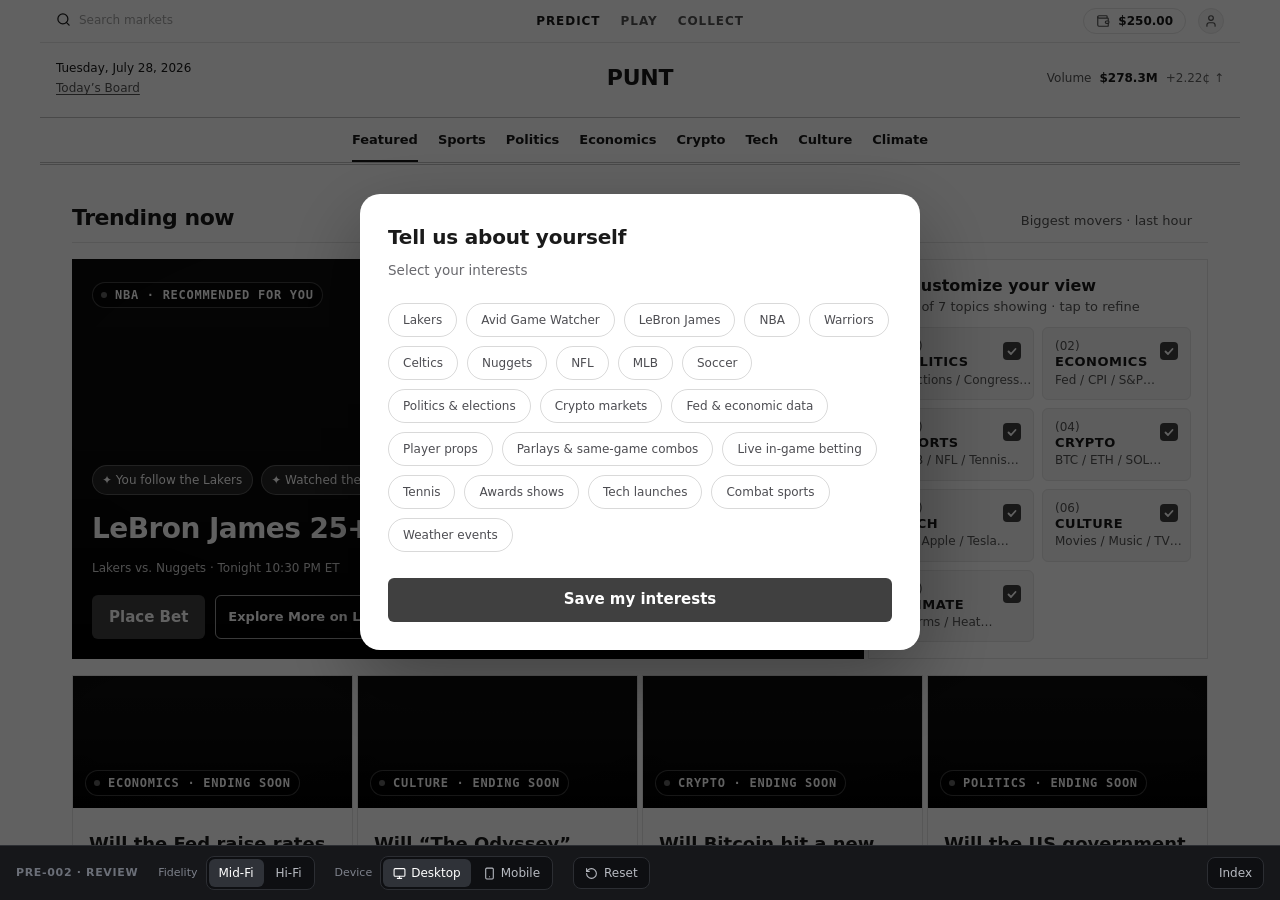
==== pre-002-discovery.html @ 113faf9f "Link the Index button to punt-prototypes-index.vercel.app Opens in the same tab (plain anchor, no ta" ====
<!doctype html>
<html lang="en" data-punt-theme="midfi">
<head>
<meta charset="utf-8">
<meta name="viewport" content="width=device-width, initial-scale=1.0">
<title>Punt Predict — Discovery (PRE-002)</title>
<link rel="stylesheet" href="./assets/discovery.css">
<style>
/* ---- PRE-002 additions on top of the real punt-explorations design system ----
   Only for content this POC swaps into the hero slot; everything else on the
   page uses the linked stylesheet's classes untouched. */
.pre-whychips{display:flex;flex-wrap:wrap;gap:8px;margin:2px 0}
.pre-chip{display:inline-flex;align-items:center;gap:6px;font-family:var(--punt-type-caption-font);font-size:var(--punt-type-caption-size);color:#fff;background:#ffffff1f;border:1px solid #ffffff3d;border-radius:var(--punt-radius-full);padding:5px 10px 5px 9px;white-space:nowrap}
.pre-heroctas{display:flex;gap:10px;margin-top:4px;flex-wrap:wrap}
.pre-ranknav{display:flex;align-items:center;gap:10px;flex:0 0 auto}
.pre-arrow{width:32px;height:32px;padding:0;border-radius:50%;justify-content:center;flex:0 0 auto}
.pre-rankdots{display:flex;gap:6px;align-items:center}
.pre-rankdots i{width:7px;height:7px;border-radius:50%;background:#ffffff59;transition:opacity .2s,transform .2s;display:block}
.pre-rankdots i.on{background:#fff;transform:scale(1.2)}
.pre-toast{position:fixed;left:50%;top:18px;transform:translateX(-50%) translateY(-10px);background:#16171a;color:#fff;font-size:12.5px;font-weight:500;padding:10px 16px;border-radius:999px;box-shadow:0 10px 30px rgba(0,0,0,.4);opacity:0;pointer-events:none;transition:.25s;z-index:1200;white-space:nowrap}
.pre-toast.show{opacity:1;transform:translateX(-50%)}

/* onboarding modal */
.pre-onboard-backdrop{position:fixed;inset:0;background:rgba(0,0,0,.62);z-index:2000;display:flex;align-items:center;justify-content:center;padding:20px 20px 76px;opacity:1;transition:opacity .2s ease}
.pre-onboard-backdrop[hidden]{display:none}
._bar_lmoli_6{z-index:2100}
.pre-onboard{background:#fff;color:#1a1a1a;border-radius:20px;max-width:560px;width:100%;max-height:86vh;overflow-y:auto;padding:28px;box-shadow:0 30px 80px rgba(0,0,0,.35);font-family:system-ui,-apple-system,"Segoe UI",sans-serif}
.pre-onboard-head{display:flex;align-items:center;gap:10px}
.pre-onboard-head h2{font-size:20px;font-weight:700;margin:0;letter-spacing:-.01em}
.pre-onboard-sub{color:#68686d;font-size:13.5px;margin:8px 0 22px}
.pre-onboard-tags{display:flex;flex-wrap:wrap;gap:9px;margin-bottom:26px}
.pre-tag{display:inline-flex;align-items:center;font-family:var(--punt-type-caption-font);font-size:var(--punt-type-caption-size);color:#4d4d52;background:transparent;border:1px solid #00000026;border-radius:var(--punt-radius-full);padding:7px 14px;cursor:pointer;transition:.15s;white-space:nowrap}
.pre-tag:hover{border-color:#00000047;color:#1a1a1a}
.pre-tag[aria-pressed="true"]{color:#fff;background:#1a1a1a;border-color:#1a1a1a}
.pre-onboard button.pre-onboard-cta{width:100%}
:root[data-punt-theme="hifi"] .pre-onboard{background:#16171a;color:#fff;box-shadow:0 30px 80px rgba(0,0,0,.55)}
:root[data-punt-theme="hifi"] .pre-onboard-sub{color:#ffffffa8}
:root[data-punt-theme="hifi"] .pre-tag{color:#ffffffb0;border-color:#ffffff30}
:root[data-punt-theme="hifi"] .pre-tag:hover{border-color:#ffffff5c;color:#fff}
:root[data-punt-theme="hifi"] .pre-tag[aria-pressed="true"]{color:#fff;background:#ffffff1f;border-color:#ffffff3d}
.pre-wordmark{font-family:Inter,-apple-system,system-ui,sans-serif;font-size:22px;font-weight:800;letter-spacing:-.22px;text-transform:uppercase;color:var(--punt-text-primary);line-height:1.45}
a._action_lmoli_79{text-decoration:none}
</style>
</head>
<body>
<div id="root"><div class="_appRoot_lazny_6"><div class="_stage_lazny_16" data-device="desktop"><div class="_frame_lazny_32" data-device="desktop"><div class="_viewport_lazny_59"><div class="_header_lazny_132"><header class="_bar_xk1yx_8"><div class="_utility_xk1yx_25"><button type="button" class="_pmark_xk1yx_37" aria-label="Punt — home"><svg class="_pmarkIcon_xk1yx_49" viewBox="0 0 33 50" role="img" aria-label="Punt" xmlns="http://www.w3.org/2000/svg"><path fill-rule="evenodd" clip-rule="evenodd" fill="currentColor" d="M20.9295 6.09855e-07C21.0402 -0.000160341 21.1185 0.0315406 21.2141 0.0907373C22.1173 0.651046 23.0156 1.25142 23.9143 1.81814L31.4762 6.61122C31.5067 7.10429 31.4916 7.65831 31.4916 8.15871L31.4926 22.8074C31.4936 23.5739 31.5322 24.4627 31.439 25.2143C31.4182 25.3827 30.114 26.2218 29.8975 26.37L27.0634 28.2856L21.3635 32.1745C20.9624 31.9421 20.5584 31.6675 20.1628 31.42L17.8589 29.9905C17.4922 29.7628 17.135 29.5198 16.7592 29.3083C16.7904 29.7628 16.7576 30.639 16.757 31.1364L16.7541 34.9385L16.7596 39.2202C16.7612 39.9827 16.7889 40.8905 16.7483 41.6376C18.1316 41.4486 18.6882 41.1519 19.3922 39.8762C19.4177 39.8859 19.442 39.8953 19.4652 39.9048C19.6116 39.7786 19.76 39.6401 19.8983 39.5072C20.6225 38.8114 21.2725 38.0569 21.9287 37.2989C21.9893 37.2289 22.0482 37.1548 22.1055 37.0824C22.7581 36.2493 23.364 35.3807 23.9204 34.4805C24.0014 34.3478 24.0636 34.2084 24.1433 34.074C24.5126 33.4611 24.8618 32.8362 25.1903 32.2004C25.4035 31.7831 25.5784 31.3711 25.781 30.9539C25.867 31.1247 25.9582 31.292 26.0443 31.4633C26.174 31.7213 26.2897 31.9939 26.4238 32.2488C27.25 33.8438 28.2143 35.3633 29.3059 36.7899C29.4014 36.9156 29.5056 37.0416 29.5984 37.1656C29.6226 37.2014 29.8318 37.454 29.858 37.4677C29.9152 37.5602 30.0272 37.6757 30.1047 37.7568C30.1762 37.8559 30.2545 37.9535 30.337 38.0439C30.8181 38.5711 31.2902 39.1016 31.8212 39.5803C31.9505 39.6967 32.1054 39.8327 32.2173 39.9629C32.1227 40.1041 31.8587 40.3171 31.7202 40.4439C31.58 40.5745 31.4431 40.7086 31.3093 40.8456C29.2331 42.9569 27.6353 45.2865 26.3094 47.9268C26.1373 48.2693 25.9767 48.6524 25.7866 48.9808C25.7098 48.7945 25.6176 48.6393 25.5384 48.4613C25.2852 47.8929 25.0001 47.3784 24.6993 46.8343L24.1244 45.8167C23.4918 44.7015 22.7274 43.573 21.9123 42.582C21.2613 41.8045 20.5629 41.0678 19.8212 40.3762C19.7648 40.5462 19.7082 40.7156 19.6467 40.8863C18.7973 43.2426 16.7769 45.8298 14.0796 45.9483C12.9239 45.9991 11.8709 45.5492 10.8983 44.953C10.0063 46.3455 8.87122 47.2574 7.49717 48.1194C6.59512 48.6751 5.57583 49.027 4.5821 49.3685L4.38984 48.8818C4.93883 48.47 5.27903 48.2659 5.69792 47.7004C5.96508 47.3421 6.15314 46.931 6.24954 46.4945C6.44758 45.6179 6.38908 44.2247 6.41059 43.3035C6.4199 42.9005 6.44089 42.3976 6.40548 42.0004C6.38515 41.8468 6.25479 41.749 6.13872 41.666C4.45607 40.462 2.21735 39.5411 0.648798 41.4599C0.552534 41.5774 0.573386 41.6235 0.415482 41.6646C0.272529 41.6302 0.126953 41.515 0 41.4296C0.402236 40.1063 1.20959 38.7167 2.18731 37.7376C3.30222 36.5991 4.82906 35.9586 6.4224 35.9602C6.3723 34.6247 6.41086 33.0324 6.41099 31.6785L6.40692 23.297C6.21203 23.261 5.99826 23.203 5.8056 23.1642C4.34066 22.8678 2.78273 23.3785 2.40856 24.9651C2.36148 25.1643 2.39269 25.4097 2.29236 25.5755C2.18535 25.637 2.04423 25.6304 1.91688 25.6382C1.73983 25.234 1.68239 24.7572 1.64671 24.3208C1.39058 21.1813 3.28674 18.8413 6.422 18.5731C6.40784 17.3557 6.4039 16.138 6.41059 14.9202C6.40574 13.4132 6.40915 11.906 6.42056 10.3989C6.56705 10.1359 8.52 8.80058 8.90597 8.52594L18.1498 1.9536C18.9877 1.35732 20.0743 0.532917 20.9295 6.09855e-07ZM12.3319 26.6562C12.2516 26.7022 12.1294 26.7664 12.0555 26.8147C11.9926 27.8657 12.0289 29.1761 12.0301 30.2532L12.0293 37.9894C12.0292 38.3123 12.0414 38.82 12.0117 39.1274C13.3003 39.8469 14.332 40.8081 15.7794 41.4152C15.8682 41.4387 15.9024 41.4657 15.9719 41.4402C16.0073 41.0412 15.9835 40.3899 15.9819 39.9691L15.9793 28.8058C15.4615 28.529 12.6559 26.6607 12.3319 26.6562ZM25.8341 15.3643C25.5592 15.5479 25.2762 15.7267 24.9936 15.8983C23.385 16.8758 21.8093 17.9144 20.2053 18.8968C19.557 19.2916 18.9141 19.6955 18.277 20.1084C17.7929 20.4159 17.2029 20.7787 16.7545 21.1287C16.7638 21.5113 16.6863 22.6478 16.7919 22.8832C16.9849 23.0575 17.3663 23.278 17.5994 23.4227C18.219 23.8027 18.8352 24.1887 19.4478 24.5808C19.6383 24.7024 19.9924 24.9018 20.1431 25.0262C20.8799 25.4786 25.1339 28.245 25.5563 28.3254C25.6491 28.2911 25.7662 28.226 25.8138 28.1337C25.9751 27.8208 25.8695 16.8122 25.8682 15.4233L25.8341 15.3643ZM14.2734 5.71087C13.0776 6.55142 12.389 6.96941 12.0968 8.52244C11.9974 9.05106 12.0233 9.83833 12.0239 10.391L12.028 12.9914L12.0296 20.7848C12.0296 22.1259 12.078 23.822 12.0077 25.1283C12.0433 25.1778 12.0203 25.1654 12.0711 25.1744C12.8854 24.5904 13.7123 24.0242 14.551 23.476C14.9521 23.2116 15.6427 22.7792 16.0131 22.5072C15.958 22.0305 15.9795 21.2823 15.9795 20.7818L15.9822 8.29058L15.978 5.61565C15.977 5.42437 15.9934 4.69835 15.9744 4.55016L15.9281 4.53663L14.2734 5.71087ZM16.9224 3.84702C16.877 3.91872 16.7853 4.05438 16.7809 4.13411C16.7544 4.60599 16.7558 5.09722 16.7534 5.56916L16.7499 8.35311C16.7495 11.5119 16.7869 14.7386 16.7444 17.8904C18.296 16.9571 19.8244 15.9553 21.3759 15.0191C21.6975 14.825 22.0215 14.625 22.3344 14.4171C22.6356 14.2432 25.7044 12.3499 25.8512 12.0572C25.9217 11.9165 25.8872 9.82649 25.8695 9.47717C25.3047 9.05979 17.1242 3.88578 16.9224 3.84702Z"></path></svg></button><div class="_search_xk1yx_57"><svg xmlns="http://www.w3.org/2000/svg" width="15" height="15" viewBox="0 0 24 24" fill="none" stroke="currentColor" stroke-width="2" stroke-linecap="round" stroke-linejoin="round" class="lucide lucide-search _searchIcon_xk1yx_70" aria-hidden="true"><path d="m21 21-4.34-4.34"></path><circle cx="11" cy="11" r="8"></circle></svg><input class="_searchInput_xk1yx_75" placeholder="Search markets" aria-label="Search markets" type="search" value=""></div><nav class="_editions_xk1yx_90" aria-label="Boards"><button type="button" class="_edition_xk1yx_90" data-on="true" aria-current="page">Predict</button><button type="button" class="_edition_xk1yx_90">Play</button><button type="button" class="_edition_xk1yx_90">Collect</button></nav><div class="_account_xk1yx_122"><button type="button" class="_wallet_xk1yx_132" aria-label="Wallet, $250.00"><svg xmlns="http://www.w3.org/2000/svg" width="14" height="14" viewBox="0 0 24 24" fill="none" stroke="currentColor" stroke-width="2" stroke-linecap="round" stroke-linejoin="round" class="lucide lucide-wallet _walletIcon_xk1yx_155" aria-hidden="true"><path d="M19 7V4a1 1 0 0 0-1-1H5a2 2 0 0 0 0 4h15a1 1 0 0 1 1 1v4h-3a2 2 0 0 0 0 4h3a1 1 0 0 0 1-1v-2a1 1 0 0 0-1-1"></path><path d="M3 5v14a2 2 0 0 0 2 2h15a1 1 0 0 0 1-1v-4"></path></svg><span class="_balance_xk1yx_160">$250.00</span></button><button type="button" class="_avatar_xk1yx_169" aria-label="Account"><svg xmlns="http://www.w3.org/2000/svg" width="14" height="14" viewBox="0 0 24 24" fill="none" stroke="currentColor" stroke-width="2" stroke-linecap="round" stroke-linejoin="round" class="lucide lucide-user" aria-hidden="true"><path d="M19 21v-2a4 4 0 0 0-4-4H9a4 4 0 0 0-4 4v2"></path><circle cx="12" cy="7" r="4"></circle></svg></button></div></div><div class="_flag_xk1yx_197"><div class="_dateline_xk1yx_205"><time>Tuesday, July 28, 2026</time><span class="_datelineSub_xk1yx_214">Today’s Board</span></div><button type="button" class="_logoButton_xk1yx_223" aria-label="Punt — home"><span class="pre-wordmark">PUNT</span></button><div class="_quote_xk1yx_242"><span class="_quoteLabel_xk1yx_252">Volume</span><span class="_quoteValue_xk1yx_255">$278.3M</span><span class="_quoteMove_xk1yx_259" data-dir="up">+2.22¢ ↑</span></div></div></header><nav class="_nav_1gdg0_6" aria-label="Browse markets by category"><div class="_row_1gdg0_13" role="tablist"><button type="button" role="tab" aria-selected="true" class="_chip_1gdg0_27" data-on="true">Featured</button><button type="button" role="tab" aria-selected="false" class="_chip_1gdg0_27">Sports</button><button type="button" role="tab" aria-selected="false" class="_chip_1gdg0_27">Politics</button><button type="button" role="tab" aria-selected="false" class="_chip_1gdg0_27">Economics</button><button type="button" role="tab" aria-selected="false" class="_chip_1gdg0_27">Crypto</button><button type="button" role="tab" aria-selected="false" class="_chip_1gdg0_27">Tech</button><button type="button" role="tab" aria-selected="false" class="_chip_1gdg0_27">Culture</button><button type="button" role="tab" aria-selected="false" class="_chip_1gdg0_27">Climate</button></div></nav></div><main class="_content_lazny_84"><div style="opacity: 1; transform: none;"><div class="_feedWrap_19tfx_717"><div class="_bands_19tfx_90"><section class="_band_19tfx_90" aria-label="Trending now"><header class="_bandHead_19tfx_105" data-kind="trending"><h2 class="_bandTitle_19tfx_133" data-kind="trending">Trending now</h2><span class="_bandNote_19tfx_173">Biggest movers · last hour</span></header><div class="_carousel_14ss8_4"><div class="_track_14ss8_17"><div class="_slide_14ss8_35"><div class="_root_1py48_2 _inverse_1py48_21 _padNone_1py48_28 _interactive_1py48_42 _tile_s34ji_6 _hero_s34ji_4" role="button" tabindex="0" aria-label="Will OpenAI release its next flagship model before October?" data-size="feature"><span class="_cover_s34ji_64" aria-hidden="true" style="--cover: url(/adaptive-discovery/covers/openai-flagship-oct.jpg);"></span><span class="_scrim_s34ji_105" aria-hidden="true"></span><div class="_heroInner_s34ji_200"><div class="_top_s34ji_123"><span class="_tag_2lkff_5" data-invert="true" data-status="ending" id="base-ui-_r_3_" data-base-ui-tooltip-trigger=""><span class="_tagDot_2lkff_25" aria-hidden="true"></span>Tech · Ending soon</span></div><div class="_bottom_s34ji_209"><p class="_q_s34ji_131">Will OpenAI release its next flagship model before October?</p><p class="_meta_s34ji_143" data-invert="true"><span>$3M vol</span></p><div class="_outWrap_s34ji_175"><div class="_outcomes_2lkff_82" data-invert="true"><div class="_outcome_2lkff_82" data-lead="down" role="button" tabindex="0" aria-label="Buy Yes at 47¢"><span class="_outHead_2lkff_115"><span class="_outName_2lkff_122">Yes</span><span class="_outVals_2lkff_132"><span class="_outMult_2lkff_138">2.13×</span><span class="_outPct_2lkff_143">47%</span></span></span><span class="_track_2lkff_150" aria-hidden="true"><span class="_fill_2lkff_158" style="width: 47%;"></span></span></div><div class="_outcome_2lkff_82" data-lead="up" role="button" tabindex="0" aria-label="Buy No at 53¢"><span class="_outHead_2lkff_115"><span class="_outName_2lkff_122">No</span><span class="_outVals_2lkff_132"><span class="_outMult_2lkff_138">1.89×</span><span class="_outPct_2lkff_143">53%</span></span></span><span class="_track_2lkff_150" aria-hidden="true"><span class="_fill_2lkff_158" style="width: 53%;"></span></span></div></div></div><button class="_button_1fbs5_1 _secondary_1fbs5_57 _sm_1fbs5_31 _trade_2lkff_208 _tradeOnImage_2lkff_214" type="button" aria-label="Trade this market">Trade</button></div></div></div></div><div class="_slide_14ss8_35"><div class="_root_1py48_2 _inverse_1py48_21 _padNone_1py48_28 _interactive_1py48_42 _tile_s34ji_6 _hero_s34ji_4" role="button" tabindex="0" aria-label="Will the Fed raise rates at its July 2026 meeting?" data-size="feature"><span class="_cover_s34ji_64" aria-hidden="true" style="--cover: url(/adaptive-discovery/covers/fed-jul-hike.jpg);"></span><span class="_scrim_s34ji_105" aria-hidden="true"></span><div class="_heroInner_s34ji_200"><div class="_top_s34ji_123"><span class="_tag_2lkff_5" data-invert="true" data-status="ending" id="base-ui-_r_5_" data-base-ui-tooltip-trigger=""><span class="_tagDot_2lkff_25" aria-hidden="true"></span>Economics · Ending soon</span></div><div class="_bottom_s34ji_209"><p class="_q_s34ji_131">Will the Fed raise rates at its July 2026 meeting?</p><p class="_meta_s34ji_143" data-invert="true"><span>$16.2M vol</span><span class="_metaSep_s34ji_163" aria-hidden="true">·</span><span class="_metaEvent_s34ji_158"><svg xmlns="http://www.w3.org/2000/svg" width="11" height="11" viewBox="0 0 24 24" fill="none" stroke="currentColor" stroke-width="2" stroke-linecap="round" stroke-linejoin="round" class="lucide lucide-layers" aria-hidden="true"><path d="M12.83 2.18a2 2 0 0 0-1.66 0L2.6 6.08a1 1 0 0 0 0 1.83l8.58 3.91a2 2 0 0 0 1.66 0l8.58-3.9a1 1 0 0 0 0-1.83z"></path><path d="M2 12a1 1 0 0 0 .58.91l8.6 3.91a2 2 0 0 0 1.65 0l8.58-3.9A1 1 0 0 0 22 12"></path><path d="M2 17a1 1 0 0 0 .58.91l8.6 3.91a2 2 0 0 0 1.65 0l8.58-3.9A1 1 0 0 0 22 17"></path></svg>2 markets</span></p><div class="_outWrap_s34ji_175"><div class="_outcomes_2lkff_82" data-invert="true"><div class="_outcome_2lkff_82" data-lead="down" role="button" tabindex="0" aria-label="Buy Yes at 36¢"><span class="_outHead_2lkff_115"><span class="_outName_2lkff_122">Yes</span><span class="_outVals_2lkff_132"><span class="_outMult_2lkff_138">2.78×</span><span class="_outPct_2lkff_143">36%</span></span></span><span class="_track_2lkff_150" aria-hidden="true"><span class="_fill_2lkff_158" style="width: 36%;"></span></span></div><div class="_outcome_2lkff_82" data-lead="up" role="button" tabindex="0" aria-label="Buy No at 64¢"><span class="_outHead_2lkff_115"><span class="_outName_2lkff_122">No</span><span class="_outVals_2lkff_132"><span class="_outMult_2lkff_138">1.56×</span><span class="_outPct_2lkff_143">64%</span></span></span><span class="_track_2lkff_150" aria-hidden="true"><span class="_fill_2lkff_158" style="width: 64%;"></span></span></div></div></div><button class="_button_1fbs5_1 _secondary_1fbs5_57 _sm_1fbs5_31 _trade_2lkff_208 _tradeOnImage_2lkff_214" type="button" aria-label="Trade this market">Trade</button></div></div></div></div><div class="_slide_14ss8_35"><div class="_root_1py48_2 _inverse_1py48_21 _padNone_1py48_28 _interactive_1py48_42 _tile_s34ji_6 _hero_s34ji_4" role="button" tabindex="0" aria-label="Will “The Odyssey” gross over $500M worldwide by Labor Day?" data-size="feature"><span class="_cover_s34ji_64" aria-hidden="true" style="--cover: url(/adaptive-discovery/covers/odyssey-box-office.jpg);"></span><span class="_scrim_s34ji_105" aria-hidden="true"></span><div class="_heroInner_s34ji_200"><div class="_top_s34ji_123"><span class="_tag_2lkff_5" data-invert="true" data-status="ending" id="base-ui-_r_7_" data-base-ui-tooltip-trigger=""><span class="_tagDot_2lkff_25" aria-hidden="true"></span>Culture · Ending soon</span></div><div class="_bottom_s34ji_209"><p class="_q_s34ji_131">Will “The Odyssey” gross over $500M worldwide by Labor Day?</p><p class="_meta_s34ji_143" data-invert="true"><span>$1.8M vol</span></p><div class="_outWrap_s34ji_175"><div class="_outcomes_2lkff_82" data-invert="true"><div class="_outcome_2lkff_82" data-lead="up" role="button" tabindex="0" aria-label="Buy Yes at 62¢"><span class="_outHead_2lkff_115"><span class="_outName_2lkff_122">Yes</span><span class="_outVals_2lkff_132"><span class="_outMult_2lkff_138">1.61×</span><span class="_outPct_2lkff_143">62%</span></span></span><span class="_track_2lkff_150" aria-hidden="true"><span class="_fill_2lkff_158" style="width: 62%;"></span></span></div><div class="_outcome_2lkff_82" data-lead="down" role="button" tabindex="0" aria-label="Buy No at 38¢"><span class="_outHead_2lkff_115"><span class="_outName_2lkff_122">No</span><span class="_outVals_2lkff_132"><span class="_outMult_2lkff_138">2.63×</span><span class="_outPct_2lkff_143">38%</span></span></span><span class="_track_2lkff_150" aria-hidden="true"><span class="_fill_2lkff_158" style="width: 38%;"></span></span></div></div></div><button class="_button_1fbs5_1 _secondary_1fbs5_57 _sm_1fbs5_31 _trade_2lkff_208 _tradeOnImage_2lkff_214" type="button" aria-label="Trade this market">Trade</button></div></div></div></div><div class="_slide_14ss8_35"><div class="_root_1py48_2 _inverse_1py48_21 _padNone_1py48_28 _interactive_1py48_42 _tile_s34ji_6 _hero_s34ji_4" role="button" tabindex="0" aria-label="Will Bitcoin hit a new all-time high in August 2026?" data-size="feature"><span class="_cover_s34ji_64" aria-hidden="true" style="--cover: url(/adaptive-discovery/covers/btc-ath-aug.jpg);"></span><span class="_scrim_s34ji_105" aria-hidden="true"></span><div class="_heroInner_s34ji_200"><div class="_top_s34ji_123"><span class="_tag_2lkff_5" data-invert="true" data-status="ending" id="base-ui-_r_9_" data-base-ui-tooltip-trigger=""><span class="_tagDot_2lkff_25" aria-hidden="true"></span>Crypto · Ending soon</span></div><div class="_bottom_s34ji_209"><p class="_q_s34ji_131">Will Bitcoin hit a new all-time high in August 2026?</p><p class="_meta_s34ji_143" data-invert="true"><span>$6.7M vol</span><span class="_metaSep_s34ji_163" aria-hidden="true">·</span><span class="_metaEvent_s34ji_158"><svg xmlns="http://www.w3.org/2000/svg" width="11" height="11" viewBox="0 0 24 24" fill="none" stroke="currentColor" stroke-width="2" stroke-linecap="round" stroke-linejoin="round" class="lucide lucide-layers" aria-hidden="true"><path d="M12.83 2.18a2 2 0 0 0-1.66 0L2.6 6.08a1 1 0 0 0 0 1.83l8.58 3.91a2 2 0 0 0 1.66 0l8.58-3.9a1 1 0 0 0 0-1.83z"></path><path d="M2 12a1 1 0 0 0 .58.91l8.6 3.91a2 2 0 0 0 1.65 0l8.58-3.9A1 1 0 0 0 22 12"></path><path d="M2 17a1 1 0 0 0 .58.91l8.6 3.91a2 2 0 0 0 1.65 0l8.58-3.9A1 1 0 0 0 22 17"></path></svg>3 markets</span></p><div class="_outWrap_s34ji_175"><div class="_outcomes_2lkff_82" data-invert="true"><div class="_outcome_2lkff_82" data-lead="down" role="button" tabindex="0" aria-label="Buy Yes at 37¢"><span class="_outHead_2lkff_115"><span class="_outName_2lkff_122">Yes</span><span class="_outVals_2lkff_132"><span class="_outMult_2lkff_138">2.70×</span><span class="_outPct_2lkff_143">37%</span></span></span><span class="_track_2lkff_150" aria-hidden="true"><span class="_fill_2lkff_158" style="width: 37%;"></span></span></div><div class="_outcome_2lkff_82" data-lead="up" role="button" tabindex="0" aria-label="Buy No at 63¢"><span class="_outHead_2lkff_115"><span class="_outName_2lkff_122">No</span><span class="_outVals_2lkff_132"><span class="_outMult_2lkff_138">1.59×</span><span class="_outPct_2lkff_143">63%</span></span></span><span class="_track_2lkff_150" aria-hidden="true"><span class="_fill_2lkff_158" style="width: 63%;"></span></span></div></div></div><button class="_button_1fbs5_1 _secondary_1fbs5_57 _sm_1fbs5_31 _trade_2lkff_208 _tradeOnImage_2lkff_214" type="button" aria-label="Trade this market">Trade</button></div></div></div></div><div class="_slide_14ss8_35"><div class="_root_1py48_2 _inverse_1py48_21 _padNone_1py48_28 _interactive_1py48_42 _tile_s34ji_6 _hero_s34ji_4" role="button" tabindex="0" aria-label="Will the US government shut down before October 2026?" data-size="feature"><span class="_cover_s34ji_64" aria-hidden="true" style="--cover: url(/adaptive-discovery/covers/shutdown-2026.jpg);"></span><span class="_scrim_s34ji_105" aria-hidden="true"></span><div class="_heroInner_s34ji_200"><div class="_top_s34ji_123"><span class="_tag_2lkff_5" data-invert="true" data-status="ending" id="base-ui-_r_b_" data-base-ui-tooltip-trigger=""><span class="_tagDot_2lkff_25" aria-hidden="true"></span>Politics · Ending soon</span></div><div class="_bottom_s34ji_209"><p class="_q_s34ji_131">Will the US government shut down before October 2026?</p><p class="_meta_s34ji_143" data-invert="true"><span>$5.6M vol</span></p><div class="_outWrap_s34ji_175"><div class="_outcomes_2lkff_82" data-invert="true"><div class="_outcome_2lkff_82" data-lead="down" role="button" tabindex="0" aria-label="Buy Yes at 39¢"><span class="_outHead_2lkff_115"><span class="_outName_2lkff_122">Yes</span><span class="_outVals_2lkff_132"><span class="_outMult_2lkff_138">2.56×</span><span class="_outPct_2lkff_143">39%</span></span></span><span class="_track_2lkff_150" aria-hidden="true"><span class="_fill_2lkff_158" style="width: 39%;"></span></span></div><div class="_outcome_2lkff_82" data-lead="up" role="button" tabindex="0" aria-label="Buy No at 61¢"><span class="_outHead_2lkff_115"><span class="_outName_2lkff_122">No</span><span class="_outVals_2lkff_132"><span class="_outMult_2lkff_138">1.64×</span><span class="_outPct_2lkff_143">61%</span></span></span><span class="_track_2lkff_150" aria-hidden="true"><span class="_fill_2lkff_158" style="width: 61%;"></span></span></div></div></div><button class="_button_1fbs5_1 _secondary_1fbs5_57 _sm_1fbs5_31 _trade_2lkff_208 _tradeOnImage_2lkff_214" type="button" aria-label="Trade this market">Trade</button></div></div></div></div></div><div class="_dots_14ss8_42" aria-hidden="true"><button type="button" class="_dot_14ss8_42" data-on="true" aria-label="Go to trending card 1"></button><button type="button" class="_dot_14ss8_42" aria-label="Go to trending card 2"></button><button type="button" class="_dot_14ss8_42" aria-label="Go to trending card 3"></button><button type="button" class="_dot_14ss8_42" aria-label="Go to trending card 4"></button><button type="button" class="_dot_14ss8_42" aria-label="Go to trending card 5"></button></div></div><div class="_trendingTop_19tfx_298"><div class="_trendingHero_19tfx_303" id="heroSlot"></div><div class="_tunerSlot_19tfx_308"><aside class="_card_zsbvw_5" aria-label="Customize your view"><header class="_head_zsbvw_17"><svg xmlns="http://www.w3.org/2000/svg" width="16" height="16" viewBox="0 0 24 24" fill="none" stroke="currentColor" stroke-width="2" stroke-linecap="round" stroke-linejoin="round" class="lucide lucide-sliders-horizontal" aria-hidden="true"><path d="M10 5H3"></path><path d="M12 19H3"></path><path d="M14 3v4"></path><path d="M16 17v4"></path><path d="M21 12h-9"></path><path d="M21 19h-5"></path><path d="M21 5h-7"></path><path d="M8 10v4"></path><path d="M8 12H3"></path></svg><div class="_headText_zsbvw_23"><p class="_title_zsbvw_29">Customize your view</p><p class="_sub_zsbvw_37">7 of 7 topics showing · tap to refine</p></div></header><div class="_grid_zsbvw_47" role="group" aria-label="Topics on your board"><div class="_tile_zsbvw_57" data-on="true"><button type="button" class="_tileMain_zsbvw_74" aria-label="Refine Politics topics"><span class="_num_zsbvw_105">(01)</span><span class="_name_zsbvw_112">Politics</span><span class="_eg_zsbvw_124">Elections / Congress…</span></button><button type="button" class="_checkBtn_zsbvw_88" role="checkbox" aria-checked="true" aria-label="Toggle Politics"><span class="_check_zsbvw_88" data-state="on" aria-hidden="true"><svg viewBox="0 0 12 12" width="12" height="12"><path d="M2.5 6.5l2.5 2.5 4.5-5" fill="none" stroke="currentColor" stroke-width="1.8" stroke-linecap="round" stroke-linejoin="round"></path></svg></span></button></div><div class="_tile_zsbvw_57" data-on="true"><button type="button" class="_tileMain_zsbvw_74" aria-label="Refine Economics topics"><span class="_num_zsbvw_105">(02)</span><span class="_name_zsbvw_112">Economics</span><span class="_eg_zsbvw_124">Fed / CPI / S&amp;P…</span></button><button type="button" class="_checkBtn_zsbvw_88" role="checkbox" aria-checked="true" aria-label="Toggle Economics"><span class="_check_zsbvw_88" data-state="on" aria-hidden="true"><svg viewBox="0 0 12 12" width="12" height="12"><path d="M2.5 6.5l2.5 2.5 4.5-5" fill="none" stroke="currentColor" stroke-width="1.8" stroke-linecap="round" stroke-linejoin="round"></path></svg></span></button></div><div class="_tile_zsbvw_57" data-on="true"><button type="button" class="_tileMain_zsbvw_74" aria-label="Refine Sports topics"><span class="_num_zsbvw_105">(03)</span><span class="_name_zsbvw_112">Sports</span><span class="_eg_zsbvw_124">MLB / NFL / Tennis…</span></button><button type="button" class="_checkBtn_zsbvw_88" role="checkbox" aria-checked="true" aria-label="Toggle Sports"><span class="_check_zsbvw_88" data-state="on" aria-hidden="true"><svg viewBox="0 0 12 12" width="12" height="12"><path d="M2.5 6.5l2.5 2.5 4.5-5" fill="none" stroke="currentColor" stroke-width="1.8" stroke-linecap="round" stroke-linejoin="round"></path></svg></span></button></div><div class="_tile_zsbvw_57" data-on="true"><button type="button" class="_tileMain_zsbvw_74" aria-label="Refine Crypto topics"><span class="_num_zsbvw_105">(04)</span><span class="_name_zsbvw_112">Crypto</span><span class="_eg_zsbvw_124">BTC / ETH / SOL…</span></button><button type="button" class="_checkBtn_zsbvw_88" role="checkbox" aria-checked="true" aria-label="Toggle Crypto"><span class="_check_zsbvw_88" data-state="on" aria-hidden="true"><svg viewBox="0 0 12 12" width="12" height="12"><path d="M2.5 6.5l2.5 2.5 4.5-5" fill="none" stroke="currentColor" stroke-width="1.8" stroke-linecap="round" stroke-linejoin="round"></path></svg></span></button></div><div class="_tile_zsbvw_57" data-on="true"><button type="button" class="_tileMain_zsbvw_74" aria-label="Refine Tech topics"><span class="_num_zsbvw_105">(05)</span><span class="_name_zsbvw_112">Tech</span><span class="_eg_zsbvw_124">AI / Apple / Tesla…</span></button><button type="button" class="_checkBtn_zsbvw_88" role="checkbox" aria-checked="true" aria-label="Toggle Tech"><span class="_check_zsbvw_88" data-state="on" aria-hidden="true"><svg viewBox="0 0 12 12" width="12" height="12"><path d="M2.5 6.5l2.5 2.5 4.5-5" fill="none" stroke="currentColor" stroke-width="1.8" stroke-linecap="round" stroke-linejoin="round"></path></svg></span></button></div><div class="_tile_zsbvw_57" data-on="true"><button type="button" class="_tileMain_zsbvw_74" aria-label="Refine Culture topics"><span class="_num_zsbvw_105">(06)</span><span class="_name_zsbvw_112">Culture</span><span class="_eg_zsbvw_124">Movies / Music / TV…</span></button><button type="button" class="_checkBtn_zsbvw_88" role="checkbox" aria-checked="true" aria-label="Toggle Culture"><span class="_check_zsbvw_88" data-state="on" aria-hidden="true"><svg viewBox="0 0 12 12" width="12" height="12"><path d="M2.5 6.5l2.5 2.5 4.5-5" fill="none" stroke="currentColor" stroke-width="1.8" stroke-linecap="round" stroke-linejoin="round"></path></svg></span></button></div><div class="_tile_zsbvw_57" data-on="true"><button type="button" class="_tileMain_zsbvw_74" aria-label="Refine Climate topics"><span class="_num_zsbvw_105">(07)</span><span class="_name_zsbvw_112">Climate</span><span class="_eg_zsbvw_124">Storms / Heat…</span></button><button type="button" class="_checkBtn_zsbvw_88" role="checkbox" aria-checked="true" aria-label="Toggle Climate"><span class="_check_zsbvw_88" data-state="on" aria-hidden="true"><svg viewBox="0 0 12 12" width="12" height="12"><path d="M2.5 6.5l2.5 2.5 4.5-5" fill="none" stroke="currentColor" stroke-width="1.8" stroke-linecap="round" stroke-linejoin="round"></path></svg></span></button></div></div><div class="_dots_zsbvw_167" aria-hidden="true"><span class="_dot_zsbvw_167" data-on="true"></span><span class="_dot_zsbvw_167"></span><span class="_dot_zsbvw_167"></span><span class="_dot_zsbvw_167"></span><span class="_dot_zsbvw_167"></span><span class="_dot_zsbvw_167"></span><span class="_dot_zsbvw_167"></span></div></aside></div></div><div class="_shelfGrid_19tfx_187 _trendingMovers_19tfx_328"><div class="_root_1py48_2 _default_1py48_12 _padNone_1py48_28 _interactive_1py48_42 _tile_s34ji_6 _standard_s34ji_4" role="button" tabindex="0" aria-label="Will the Fed raise rates at its July 2026 meeting?" data-size="cell"><div class="_imgTop_s34ji_74"><span class="_cover_s34ji_64" aria-hidden="true" style="--cover: url(/adaptive-discovery/covers/fed-jul-hike.jpg);"></span><span class="_scrim_s34ji_105" aria-hidden="true"></span><div class="_imgTag_s34ji_241"><span class="_tag_2lkff_5" data-invert="true" data-status="ending" id="base-ui-_r_f_" data-base-ui-tooltip-trigger=""><span class="_tagDot_2lkff_25" aria-hidden="true"></span>Economics · Ending soon</span></div></div><div class="_body_s34ji_250"><p class="_q_s34ji_131">Will the Fed raise rates at its July 2026 meeting?</p><p class="_meta_s34ji_143"><span>$16.2M vol</span><span class="_metaSep_s34ji_163" aria-hidden="true">·</span><span class="_metaEvent_s34ji_158"><svg xmlns="http://www.w3.org/2000/svg" width="11" height="11" viewBox="0 0 24 24" fill="none" stroke="currentColor" stroke-width="2" stroke-linecap="round" stroke-linejoin="round" class="lucide lucide-layers" aria-hidden="true"><path d="M12.83 2.18a2 2 0 0 0-1.66 0L2.6 6.08a1 1 0 0 0 0 1.83l8.58 3.91a2 2 0 0 0 1.66 0l8.58-3.9a1 1 0 0 0 0-1.83z"></path><path d="M2 12a1 1 0 0 0 .58.91l8.6 3.91a2 2 0 0 0 1.65 0l8.58-3.9A1 1 0 0 0 22 12"></path><path d="M2 17a1 1 0 0 0 .58.91l8.6 3.91a2 2 0 0 0 1.65 0l8.58-3.9A1 1 0 0 0 22 17"></path></svg>2 markets</span></p><div class="_outWrap_s34ji_175"><div class="_outcomes_2lkff_82" data-dense="true"><div class="_outcome_2lkff_82" data-lead="down" role="button" tabindex="0" aria-label="Buy Yes at 36¢"><span class="_outHead_2lkff_115"><span class="_outName_2lkff_122">Yes</span><span class="_outVals_2lkff_132"><span class="_outMult_2lkff_138">2.78×</span><span class="_outPct_2lkff_143">36%</span></span></span><span class="_track_2lkff_150" aria-hidden="true"><span class="_fill_2lkff_158" style="width: 36%;"></span></span></div><div class="_outcome_2lkff_82" data-lead="up" role="button" tabindex="0" aria-label="Buy No at 64¢"><span class="_outHead_2lkff_115"><span class="_outName_2lkff_122">No</span><span class="_outVals_2lkff_132"><span class="_outMult_2lkff_138">1.56×</span><span class="_outPct_2lkff_143">64%</span></span></span><span class="_track_2lkff_150" aria-hidden="true"><span class="_fill_2lkff_158" style="width: 64%;"></span></span></div></div></div><button class="_button_1fbs5_1 _secondary_1fbs5_57 _sm_1fbs5_31 _trade_2lkff_208" type="button" aria-label="Trade this market">Trade</button></div></div><div class="_root_1py48_2 _default_1py48_12 _padNone_1py48_28 _interactive_1py48_42 _tile_s34ji_6 _standard_s34ji_4" role="button" tabindex="0" aria-label="Will “The Odyssey” gross over $500M worldwide by Labor Day?" data-size="cell"><div class="_imgTop_s34ji_74"><span class="_cover_s34ji_64" aria-hidden="true" style="--cover: url(/adaptive-discovery/covers/odyssey-box-office.jpg);"></span><span class="_scrim_s34ji_105" aria-hidden="true"></span><div class="_imgTag_s34ji_241"><span class="_tag_2lkff_5" data-invert="true" data-status="ending" id="base-ui-_r_h_" data-base-ui-tooltip-trigger=""><span class="_tagDot_2lkff_25" aria-hidden="true"></span>Culture · Ending soon</span></div></div><div class="_body_s34ji_250"><p class="_q_s34ji_131">Will “The Odyssey” gross over $500M worldwide by Labor Day?</p><p class="_meta_s34ji_143"><span>$1.8M vol</span></p><div class="_outWrap_s34ji_175"><div class="_outcomes_2lkff_82" data-dense="true"><div class="_outcome_2lkff_82" data-lead="up" role="button" tabindex="0" aria-label="Buy Yes at 62¢"><span class="_outHead_2lkff_115"><span class="_outName_2lkff_122">Yes</span><span class="_outVals_2lkff_132"><span class="_outMult_2lkff_138">1.61×</span><span class="_outPct_2lkff_143">62%</span></span></span><span class="_track_2lkff_150" aria-hidden="true"><span class="_fill_2lkff_158" style="width: 62%;"></span></span></div><div class="_outcome_2lkff_82" data-lead="down" role="button" tabindex="0" aria-label="Buy No at 38¢"><span class="_outHead_2lkff_115"><span class="_outName_2lkff_122">No</span><span class="_outVals_2lkff_132"><span class="_outMult_2lkff_138">2.63×</span><span class="_outPct_2lkff_143">38%</span></span></span><span class="_track_2lkff_150" aria-hidden="true"><span class="_fill_2lkff_158" style="width: 38%;"></span></span></div></div></div><button class="_button_1fbs5_1 _secondary_1fbs5_57 _sm_1fbs5_31 _trade_2lkff_208" type="button" aria-label="Trade this market">Trade</button></div></div><div class="_root_1py48_2 _default_1py48_12 _padNone_1py48_28 _interactive_1py48_42 _tile_s34ji_6 _standard_s34ji_4" role="button" tabindex="0" aria-label="Will Bitcoin hit a new all-time high in August 2026?" data-size="cell"><div class="_imgTop_s34ji_74"><span class="_cover_s34ji_64" aria-hidden="true" style="--cover: url(/adaptive-discovery/covers/btc-ath-aug.jpg);"></span><span class="_scrim_s34ji_105" aria-hidden="true"></span><div class="_imgTag_s34ji_241"><span class="_tag_2lkff_5" data-invert="true" data-status="ending" id="base-ui-_r_j_" data-base-ui-tooltip-trigger=""><span class="_tagDot_2lkff_25" aria-hidden="true"></span>Crypto · Ending soon</span></div></div><div class="_body_s34ji_250"><p class="_q_s34ji_131">Will Bitcoin hit a new all-time high in August 2026?</p><p class="_meta_s34ji_143"><span>$6.7M vol</span><span class="_metaSep_s34ji_163" aria-hidden="true">·</span><span class="_metaEvent_s34ji_158"><svg xmlns="http://www.w3.org/2000/svg" width="11" height="11" viewBox="0 0 24 24" fill="none" stroke="currentColor" stroke-width="2" stroke-linecap="round" stroke-linejoin="round" class="lucide lucide-layers" aria-hidden="true"><path d="M12.83 2.18a2 2 0 0 0-1.66 0L2.6 6.08a1 1 0 0 0 0 1.83l8.58 3.91a2 2 0 0 0 1.66 0l8.58-3.9a1 1 0 0 0 0-1.83z"></path><path d="M2 12a1 1 0 0 0 .58.91l8.6 3.91a2 2 0 0 0 1.65 0l8.58-3.9A1 1 0 0 0 22 12"></path><path d="M2 17a1 1 0 0 0 .58.91l8.6 3.91a2 2 0 0 0 1.65 0l8.58-3.9A1 1 0 0 0 22 17"></path></svg>3 markets</span></p><div class="_outWrap_s34ji_175"><div class="_outcomes_2lkff_82" data-dense="true"><div class="_outcome_2lkff_82" data-lead="down" role="button" tabindex="0" aria-label="Buy Yes at 37¢"><span class="_outHead_2lkff_115"><span class="_outName_2lkff_122">Yes</span><span class="_outVals_2lkff_132"><span class="_outMult_2lkff_138">2.70×</span><span class="_outPct_2lkff_143">37%</span></span></span><span class="_track_2lkff_150" aria-hidden="true"><span class="_fill_2lkff_158" style="width: 37%;"></span></span></div><div class="_outcome_2lkff_82" data-lead="up" role="button" tabindex="0" aria-label="Buy No at 63¢"><span class="_outHead_2lkff_115"><span class="_outName_2lkff_122">No</span><span class="_outVals_2lkff_132"><span class="_outMult_2lkff_138">1.59×</span><span class="_outPct_2lkff_143">63%</span></span></span><span class="_track_2lkff_150" aria-hidden="true"><span class="_fill_2lkff_158" style="width: 63%;"></span></span></div></div></div><button class="_button_1fbs5_1 _secondary_1fbs5_57 _sm_1fbs5_31 _trade_2lkff_208" type="button" aria-label="Trade this market">Trade</button></div></div><div class="_root_1py48_2 _default_1py48_12 _padNone_1py48_28 _interactive_1py48_42 _tile_s34ji_6 _standard_s34ji_4" role="button" tabindex="0" aria-label="Will the US government shut down before October 2026?" data-size="cell"><div class="_imgTop_s34ji_74"><span class="_cover_s34ji_64" aria-hidden="true" style="--cover: url(/adaptive-discovery/covers/shutdown-2026.jpg);"></span><span class="_scrim_s34ji_105" aria-hidden="true"></span><div class="_imgTag_s34ji_241"><span class="_tag_2lkff_5" data-invert="true" data-status="ending" id="base-ui-_r_l_" data-base-ui-tooltip-trigger=""><span class="_tagDot_2lkff_25" aria-hidden="true"></span>Politics · Ending soon</span></div></div><div class="_body_s34ji_250"><p class="_q_s34ji_131">Will the US government shut down before October 2026?</p><p class="_meta_s34ji_143"><span>$5.6M vol</span></p><div class="_outWrap_s34ji_175"><div class="_outcomes_2lkff_82" data-dense="true"><div class="_outcome_2lkff_82" data-lead="down" role="button" tabindex="0" aria-label="Buy Yes at 39¢"><span class="_outHead_2lkff_115"><span class="_outName_2lkff_122">Yes</span><span class="_outVals_2lkff_132"><span class="_outMult_2lkff_138">2.56×</span><span class="_outPct_2lkff_143">39%</span></span></span><span class="_track_2lkff_150" aria-hidden="true"><span class="_fill_2lkff_158" style="width: 39%;"></span></span></div><div class="_outcome_2lkff_82" data-lead="up" role="button" tabindex="0" aria-label="Buy No at 61¢"><span class="_outHead_2lkff_115"><span class="_outName_2lkff_122">No</span><span class="_outVals_2lkff_132"><span class="_outMult_2lkff_138">1.64×</span><span class="_outPct_2lkff_143">61%</span></span></span><span class="_track_2lkff_150" aria-hidden="true"><span class="_fill_2lkff_158" style="width: 61%;"></span></span></div></div></div><button class="_button_1fbs5_1 _secondary_1fbs5_57 _sm_1fbs5_31 _trade_2lkff_208" type="button" aria-label="Trade this market">Trade</button></div></div></div></section><section class="_band_19tfx_90" aria-label="Sports"><header class="_bandHead_19tfx_105"><h2 class="_bandTitle_19tfx_133">Sports</h2><span class="_bandNote_19tfx_173">12 markets · 17.2K trading</span><button type="button" class="_seeMore_19tfx_260">See more<svg xmlns="http://www.w3.org/2000/svg" width="15" height="15" viewBox="0 0 24 24" fill="none" stroke="currentColor" stroke-width="2" stroke-linecap="round" stroke-linejoin="round" class="lucide lucide-arrow-right" aria-hidden="true"><path d="M5 12h14"></path><path d="m12 5 7 7-7 7"></path></svg></button></header><div class="_shelfMobile_19tfx_248"><div class="_root_1py48_2 _inverse_1py48_21 _padNone_1py48_28 _interactive_1py48_42 _tile_s34ji_6 _hero_s34ji_4" role="button" tabindex="0" aria-label="Will the Los Angeles Dodgers win the 2026 World Series?" data-size="feature"><span class="_cover_s34ji_64" aria-hidden="true" style="--cover: url(/adaptive-discovery/covers/dodgers-ws-2026.jpg);"></span><span class="_scrim_s34ji_105" aria-hidden="true"></span><div class="_heroInner_s34ji_200"><div class="_top_s34ji_123"><span class="_tag_2lkff_5" data-invert="true" data-status="live"><span class="_tagDot_2lkff_25" aria-hidden="true"></span>Sports · Live</span></div><div class="_bottom_s34ji_209"><p class="_q_s34ji_131">Will the Los Angeles Dodgers win the 2026 World Series?</p><p class="_meta_s34ji_143" data-invert="true"><span>$9.2M vol</span><span class="_metaSep_s34ji_163" aria-hidden="true">·</span><span class="_metaEvent_s34ji_158"><svg xmlns="http://www.w3.org/2000/svg" width="11" height="11" viewBox="0 0 24 24" fill="none" stroke="currentColor" stroke-width="2" stroke-linecap="round" stroke-linejoin="round" class="lucide lucide-layers" aria-hidden="true"><path d="M12.83 2.18a2 2 0 0 0-1.66 0L2.6 6.08a1 1 0 0 0 0 1.83l8.58 3.91a2 2 0 0 0 1.66 0l8.58-3.9a1 1 0 0 0 0-1.83z"></path><path d="M2 12a1 1 0 0 0 .58.91l8.6 3.91a2 2 0 0 0 1.65 0l8.58-3.9A1 1 0 0 0 22 12"></path><path d="M2 17a1 1 0 0 0 .58.91l8.6 3.91a2 2 0 0 0 1.65 0l8.58-3.9A1 1 0 0 0 22 17"></path></svg>4 markets</span></p><div class="_outWrap_s34ji_175"><div class="_outcomes_2lkff_82" data-invert="true"><div class="_outcome_2lkff_82" data-lead="down" role="button" tabindex="0" aria-label="Buy Yes at 34¢"><span class="_outHead_2lkff_115"><span class="_outName_2lkff_122">Yes</span><span class="_outVals_2lkff_132"><span class="_outMult_2lkff_138">2.94×</span><span class="_outPct_2lkff_143">34%</span></span></span><span class="_track_2lkff_150" aria-hidden="true"><span class="_fill_2lkff_158" style="width: 34%;"></span></span></div><div class="_outcome_2lkff_82" data-lead="up" role="button" tabindex="0" aria-label="Buy No at 66¢"><span class="_outHead_2lkff_115"><span class="_outName_2lkff_122">No</span><span class="_outVals_2lkff_132"><span class="_outMult_2lkff_138">1.52×</span><span class="_outPct_2lkff_143">66%</span></span></span><span class="_track_2lkff_150" aria-hidden="true"><span class="_fill_2lkff_158" style="width: 66%;"></span></span></div></div></div><button class="_button_1fbs5_1 _secondary_1fbs5_57 _sm_1fbs5_31 _trade_2lkff_208 _tradeOnImage_2lkff_214" type="button" aria-label="Trade this market">Trade</button></div></div></div><div class="_root_1py48_2 _default_1py48_12 _padNone_1py48_28 _interactive_1py48_42 _tile_s34ji_6 _standard_s34ji_4" role="button" tabindex="0" aria-label="Will the New York Yankees win the 2026 World Series?" data-size="tall"><div class="_imgTop_s34ji_74"><span class="_cover_s34ji_64" aria-hidden="true" style="--cover: url(/adaptive-discovery/covers/yankees-ws-2026.jpg);"></span><span class="_scrim_s34ji_105" aria-hidden="true"></span><div class="_imgTag_s34ji_241"><span class="_tag_2lkff_5" data-invert="true" data-status="live"><span class="_tagDot_2lkff_25" aria-hidden="true"></span>Sports · Live</span></div></div><div class="_body_s34ji_250"><p class="_q_s34ji_131">Will the New York Yankees win the 2026 World Series?</p><p class="_meta_s34ji_143"><span>$5.1M vol</span><span class="_metaSep_s34ji_163" aria-hidden="true">·</span><span class="_metaEvent_s34ji_158"><svg xmlns="http://www.w3.org/2000/svg" width="11" height="11" viewBox="0 0 24 24" fill="none" stroke="currentColor" stroke-width="2" stroke-linecap="round" stroke-linejoin="round" class="lucide lucide-layers" aria-hidden="true"><path d="M12.83 2.18a2 2 0 0 0-1.66 0L2.6 6.08a1 1 0 0 0 0 1.83l8.58 3.91a2 2 0 0 0 1.66 0l8.58-3.9a1 1 0 0 0 0-1.83z"></path><path d="M2 12a1 1 0 0 0 .58.91l8.6 3.91a2 2 0 0 0 1.65 0l8.58-3.9A1 1 0 0 0 22 12"></path><path d="M2 17a1 1 0 0 0 .58.91l8.6 3.91a2 2 0 0 0 1.65 0l8.58-3.9A1 1 0 0 0 22 17"></path></svg>4 markets</span></p><div class="_outWrap_s34ji_175"><div class="_outcomes_2lkff_82" data-dense="true"><div class="_outcome_2lkff_82" data-lead="down" role="button" tabindex="0" aria-label="Buy Yes at 22¢"><span class="_outHead_2lkff_115"><span class="_outName_2lkff_122">Yes</span><span class="_outVals_2lkff_132"><span class="_outMult_2lkff_138">4.55×</span><span class="_outPct_2lkff_143">22%</span></span></span><span class="_track_2lkff_150" aria-hidden="true"><span class="_fill_2lkff_158" style="width: 22%;"></span></span></div><div class="_outcome_2lkff_82" data-lead="up" role="button" tabindex="0" aria-label="Buy No at 78¢"><span class="_outHead_2lkff_115"><span class="_outName_2lkff_122">No</span><span class="_outVals_2lkff_132"><span class="_outMult_2lkff_138">1.28×</span><span class="_outPct_2lkff_143">78%</span></span></span><span class="_track_2lkff_150" aria-hidden="true"><span class="_fill_2lkff_158" style="width: 78%;"></span></span></div></div></div><button class="_button_1fbs5_1 _secondary_1fbs5_57 _sm_1fbs5_31 _trade_2lkff_208" type="button" aria-label="Trade this market">Trade</button></div></div><div class="_root_1py48_2 _default_1py48_12 _padNone_1py48_28 _interactive_1py48_42 _tile_s34ji_6 _standard_s34ji_4" role="button" tabindex="0" aria-label="Will the Philadelphia Phillies win the 2026 World Series?" data-size="tall"><div class="_imgTop_s34ji_74"><span class="_cover_s34ji_64" aria-hidden="true" style="--cover: url(/adaptive-discovery/covers/phillies-ws-2026.jpg);"></span><span class="_scrim_s34ji_105" aria-hidden="true"></span><div class="_imgTag_s34ji_241"><span class="_tag_2lkff_5" data-invert="true" data-status="live"><span class="_tagDot_2lkff_25" aria-hidden="true"></span>Sports · Live</span></div></div><div class="_body_s34ji_250"><p class="_q_s34ji_131">Will the Philadelphia Phillies win the 2026 World Series?</p><p class="_meta_s34ji_143"><span>$3.9M vol</span><span class="_metaSep_s34ji_163" aria-hidden="true">·</span><span class="_metaEvent_s34ji_158"><svg xmlns="http://www.w3.org/2000/svg" width="11" height="11" viewBox="0 0 24 24" fill="none" stroke="currentColor" stroke-width="2" stroke-linecap="round" stroke-linejoin="round" class="lucide lucide-layers" aria-hidden="true"><path d="M12.83 2.18a2 2 0 0 0-1.66 0L2.6 6.08a1 1 0 0 0 0 1.83l8.58 3.91a2 2 0 0 0 1.66 0l8.58-3.9a1 1 0 0 0 0-1.83z"></path><path d="M2 12a1 1 0 0 0 .58.91l8.6 3.91a2 2 0 0 0 1.65 0l8.58-3.9A1 1 0 0 0 22 12"></path><path d="M2 17a1 1 0 0 0 .58.91l8.6 3.91a2 2 0 0 0 1.65 0l8.58-3.9A1 1 0 0 0 22 17"></path></svg>4 markets</span></p><div class="_outWrap_s34ji_175"><div class="_outcomes_2lkff_82" data-dense="true"><div class="_outcome_2lkff_82" data-lead="down" role="button" tabindex="0" aria-label="Buy Yes at 18¢"><span class="_outHead_2lkff_115"><span class="_outName_2lkff_122">Yes</span><span class="_outVals_2lkff_132"><span class="_outMult_2lkff_138">5.56×</span><span class="_outPct_2lkff_143">18%</span></span></span><span class="_track_2lkff_150" aria-hidden="true"><span class="_fill_2lkff_158" style="width: 18%;"></span></span></div><div class="_outcome_2lkff_82" data-lead="up" role="button" tabindex="0" aria-label="Buy No at 82¢"><span class="_outHead_2lkff_115"><span class="_outName_2lkff_122">No</span><span class="_outVals_2lkff_132"><span class="_outMult_2lkff_138">1.22×</span><span class="_outPct_2lkff_143">82%</span></span></span><span class="_track_2lkff_150" aria-hidden="true"><span class="_fill_2lkff_158" style="width: 82%;"></span></span></div></div></div><button class="_button_1fbs5_1 _secondary_1fbs5_57 _sm_1fbs5_31 _trade_2lkff_208" type="button" aria-label="Trade this market">Trade</button></div></div><div class="_root_1py48_2 _default_1py48_12 _padMd_1py48_34 _interactive_1py48_42 _tile_s34ji_6 _text_s34ji_4 _sm_s34ji_352" role="button" tabindex="0" aria-label="Will Carlos Alcaraz win the 2026 US Open?" data-size="sm"><div class="_top_s34ji_123"><span class="_tag_2lkff_5" data-status="soon" id="base-ui-_r_n_" data-base-ui-tooltip-trigger=""><span class="_tagDot_2lkff_25" aria-hidden="true"></span>Sports · Coming soon</span></div><p class="_q_s34ji_131">Will Carlos Alcaraz win the 2026 US Open?</p><div class="_outWrap_s34ji_175"><div class="_outcomes_2lkff_82" data-dense="true"><div class="_outcome_2lkff_82" data-lead="down" role="button" tabindex="0" aria-label="Buy Yes at 41¢"><span class="_outHead_2lkff_115"><span class="_outName_2lkff_122">Yes</span><span class="_outVals_2lkff_132"><span class="_outMult_2lkff_138">2.44×</span><span class="_outPct_2lkff_143">41%</span></span></span><span class="_track_2lkff_150" aria-hidden="true"><span class="_fill_2lkff_158" style="width: 41%;"></span></span></div><div class="_outcome_2lkff_82" data-lead="up" role="button" tabindex="0" aria-label="Buy No at 59¢"><span class="_outHead_2lkff_115"><span class="_outName_2lkff_122">No</span><span class="_outVals_2lkff_132"><span class="_outMult_2lkff_138">1.69×</span><span class="_outPct_2lkff_143">59%</span></span></span><span class="_track_2lkff_150" aria-hidden="true"><span class="_fill_2lkff_158" style="width: 59%;"></span></span></div></div></div><button class="_button_1fbs5_1 _secondary_1fbs5_57 _sm_1fbs5_31 _trade_2lkff_208" type="button" aria-label="Trade this market">Trade</button></div><div class="_root_1py48_2 _default_1py48_12 _padMd_1py48_34 _interactive_1py48_42 _tile_s34ji_6 _text_s34ji_4 _sm_s34ji_352" role="button" tabindex="0" aria-label="Will the Kansas City Chiefs reach Super Bowl LXI?" data-size="sm"><div class="_top_s34ji_123"><span class="_tag_2lkff_5" data-status="soon" id="base-ui-_r_p_" data-base-ui-tooltip-trigger=""><span class="_tagDot_2lkff_25" aria-hidden="true"></span>Sports · Coming soon</span></div><p class="_q_s34ji_131">Will the Kansas City Chiefs reach Super Bowl LXI?</p><div class="_outWrap_s34ji_175"><div class="_outcomes_2lkff_82" data-dense="true"><div class="_outcome_2lkff_82" data-lead="down" role="button" tabindex="0" aria-label="Buy Yes at 28¢"><span class="_outHead_2lkff_115"><span class="_outName_2lkff_122">Yes</span><span class="_outVals_2lkff_132"><span class="_outMult_2lkff_138">3.57×</span><span class="_outPct_2lkff_143">28%</span></span></span><span class="_track_2lkff_150" aria-hidden="true"><span class="_fill_2lkff_158" style="width: 28%;"></span></span></div><div class="_outcome_2lkff_82" data-lead="up" role="button" tabindex="0" aria-label="Buy No at 72¢"><span class="_outHead_2lkff_115"><span class="_outName_2lkff_122">No</span><span class="_outVals_2lkff_132"><span class="_outMult_2lkff_138">1.39×</span><span class="_outPct_2lkff_143">72%</span></span></span><span class="_track_2lkff_150" aria-hidden="true"><span class="_fill_2lkff_158" style="width: 72%;"></span></span></div></div></div><button class="_button_1fbs5_1 _secondary_1fbs5_57 _sm_1fbs5_31 _trade_2lkff_208" type="button" aria-label="Trade this market">Trade</button></div></div><div class="_shelfBento_19tfx_210"><div class="_root_1py48_2 _inverse_1py48_21 _padNone_1py48_28 _interactive_1py48_42 _tile_s34ji_6 _hero_s34ji_4" role="button" tabindex="0" aria-label="Will the Los Angeles Dodgers win the 2026 World Series?" data-size="feature"><span class="_cover_s34ji_64" aria-hidden="true" style="--cover: url(/adaptive-discovery/covers/dodgers-ws-2026.jpg);"></span><span class="_scrim_s34ji_105" aria-hidden="true"></span><div class="_heroInner_s34ji_200"><div class="_top_s34ji_123"><span class="_tag_2lkff_5" data-invert="true" data-status="live"><span class="_tagDot_2lkff_25" aria-hidden="true"></span>Sports · Live</span></div><div class="_bottom_s34ji_209"><p class="_q_s34ji_131">Will the Los Angeles Dodgers win the 2026 World Series?</p><p class="_meta_s34ji_143" data-invert="true"><span>$9.2M vol</span><span class="_metaSep_s34ji_163" aria-hidden="true">·</span><span class="_metaEvent_s34ji_158"><svg xmlns="http://www.w3.org/2000/svg" width="11" height="11" viewBox="0 0 24 24" fill="none" stroke="currentColor" stroke-width="2" stroke-linecap="round" stroke-linejoin="round" class="lucide lucide-layers" aria-hidden="true"><path d="M12.83 2.18a2 2 0 0 0-1.66 0L2.6 6.08a1 1 0 0 0 0 1.83l8.58 3.91a2 2 0 0 0 1.66 0l8.58-3.9a1 1 0 0 0 0-1.83z"></path><path d="M2 12a1 1 0 0 0 .58.91l8.6 3.91a2 2 0 0 0 1.65 0l8.58-3.9A1 1 0 0 0 22 12"></path><path d="M2 17a1 1 0 0 0 .58.91l8.6 3.91a2 2 0 0 0 1.65 0l8.58-3.9A1 1 0 0 0 22 17"></path></svg>4 markets</span></p><div class="_outWrap_s34ji_175"><div class="_outcomes_2lkff_82" data-invert="true"><div class="_outcome_2lkff_82" data-lead="down" role="button" tabindex="0" aria-label="Buy Yes at 34¢"><span class="_outHead_2lkff_115"><span class="_outName_2lkff_122">Yes</span><span class="_outVals_2lkff_132"><span class="_outMult_2lkff_138">2.94×</span><span class="_outPct_2lkff_143">34%</span></span></span><span class="_track_2lkff_150" aria-hidden="true"><span class="_fill_2lkff_158" style="width: 34%;"></span></span></div><div class="_outcome_2lkff_82" data-lead="up" role="button" tabindex="0" aria-label="Buy No at 66¢"><span class="_outHead_2lkff_115"><span class="_outName_2lkff_122">No</span><span class="_outVals_2lkff_132"><span class="_outMult_2lkff_138">1.52×</span><span class="_outPct_2lkff_143">66%</span></span></span><span class="_track_2lkff_150" aria-hidden="true"><span class="_fill_2lkff_158" style="width: 66%;"></span></span></div></div></div><button class="_button_1fbs5_1 _secondary_1fbs5_57 _sm_1fbs5_31 _trade_2lkff_208 _tradeOnImage_2lkff_214" type="button" aria-label="Trade this market">Trade</button></div></div></div><div class="_root_1py48_2 _default_1py48_12 _padNone_1py48_28 _interactive_1py48_42 _tile_s34ji_6 _standard_s34ji_4" role="button" tabindex="0" aria-label="Will the New York Yankees win the 2026 World Series?" data-size="tall"><div class="_imgTop_s34ji_74"><span class="_cover_s34ji_64" aria-hidden="true" style="--cover: url(/adaptive-discovery/covers/yankees-ws-2026.jpg);"></span><span class="_scrim_s34ji_105" aria-hidden="true"></span><div class="_imgTag_s34ji_241"><span class="_tag_2lkff_5" data-invert="true" data-status="live"><span class="_tagDot_2lkff_25" aria-hidden="true"></span>Sports · Live</span></div></div><div class="_body_s34ji_250"><p class="_q_s34ji_131">Will the New York Yankees win the 2026 World Series?</p><p class="_meta_s34ji_143"><span>$5.1M vol</span><span class="_metaSep_s34ji_163" aria-hidden="true">·</span><span class="_metaEvent_s34ji_158"><svg xmlns="http://www.w3.org/2000/svg" width="11" height="11" viewBox="0 0 24 24" fill="none" stroke="currentColor" stroke-width="2" stroke-linecap="round" stroke-linejoin="round" class="lucide lucide-layers" aria-hidden="true"><path d="M12.83 2.18a2 2 0 0 0-1.66 0L2.6 6.08a1 1 0 0 0 0 1.83l8.58 3.91a2 2 0 0 0 1.66 0l8.58-3.9a1 1 0 0 0 0-1.83z"></path><path d="M2 12a1 1 0 0 0 .58.91l8.6 3.91a2 2 0 0 0 1.65 0l8.58-3.9A1 1 0 0 0 22 12"></path><path d="M2 17a1 1 0 0 0 .58.91l8.6 3.91a2 2 0 0 0 1.65 0l8.58-3.9A1 1 0 0 0 22 17"></path></svg>4 markets</span></p><div class="_outWrap_s34ji_175"><div class="_outcomes_2lkff_82" data-dense="true"><div class="_outcome_2lkff_82" data-lead="down" role="button" tabindex="0" aria-label="Buy Yes at 22¢"><span class="_outHead_2lkff_115"><span class="_outName_2lkff_122">Yes</span><span class="_outVals_2lkff_132"><span class="_outMult_2lkff_138">4.55×</span><span class="_outPct_2lkff_143">22%</span></span></span><span class="_track_2lkff_150" aria-hidden="true"><span class="_fill_2lkff_158" style="width: 22%;"></span></span></div><div class="_outcome_2lkff_82" data-lead="up" role="button" tabindex="0" aria-label="Buy No at 78¢"><span class="_outHead_2lkff_115"><span class="_outName_2lkff_122">No</span><span class="_outVals_2lkff_132"><span class="_outMult_2lkff_138">1.28×</span><span class="_outPct_2lkff_143">78%</span></span></span><span class="_track_2lkff_150" aria-hidden="true"><span class="_fill_2lkff_158" style="width: 78%;"></span></span></div></div></div><button class="_button_1fbs5_1 _secondary_1fbs5_57 _sm_1fbs5_31 _trade_2lkff_208" type="button" aria-label="Trade this market">Trade</button></div></div><div class="_root_1py48_2 _default_1py48_12 _padNone_1py48_28 _interactive_1py48_42 _tile_s34ji_6 _standard_s34ji_4" role="button" tabindex="0" aria-label="Will the Philadelphia Phillies win the 2026 World Series?" data-size="tall"><div class="_imgTop_s34ji_74"><span class="_cover_s34ji_64" aria-hidden="true" style="--cover: url(/adaptive-discovery/covers/phillies-ws-2026.jpg);"></span><span class="_scrim_s34ji_105" aria-hidden="true"></span><div class="_imgTag_s34ji_241"><span class="_tag_2lkff_5" data-invert="true" data-status="live"><span class="_tagDot_2lkff_25" aria-hidden="true"></span>Sports · Live</span></div></div><div class="_body_s34ji_250"><p class="_q_s34ji_131">Will the Philadelphia Phillies win the 2026 World Series?</p><p class="_meta_s34ji_143"><span>$3.9M vol</span><span class="_metaSep_s34ji_163" aria-hidden="true">·</span><span class="_metaEvent_s34ji_158"><svg xmlns="http://www.w3.org/2000/svg" width="11" height="11" viewBox="0 0 24 24" fill="none" stroke="currentColor" stroke-width="2" stroke-linecap="round" stroke-linejoin="round" class="lucide lucide-layers" aria-hidden="true"><path d="M12.83 2.18a2 2 0 0 0-1.66 0L2.6 6.08a1 1 0 0 0 0 1.83l8.58 3.91a2 2 0 0 0 1.66 0l8.58-3.9a1 1 0 0 0 0-1.83z"></path><path d="M2 12a1 1 0 0 0 .58.91l8.6 3.91a2 2 0 0 0 1.65 0l8.58-3.9A1 1 0 0 0 22 12"></path><path d="M2 17a1 1 0 0 0 .58.91l8.6 3.91a2 2 0 0 0 1.65 0l8.58-3.9A1 1 0 0 0 22 17"></path></svg>4 markets</span></p><div class="_outWrap_s34ji_175"><div class="_outcomes_2lkff_82" data-dense="true"><div class="_outcome_2lkff_82" data-lead="down" role="button" tabindex="0" aria-label="Buy Yes at 18¢"><span class="_outHead_2lkff_115"><span class="_outName_2lkff_122">Yes</span><span class="_outVals_2lkff_132"><span class="_outMult_2lkff_138">5.56×</span><span class="_outPct_2lkff_143">18%</span></span></span><span class="_track_2lkff_150" aria-hidden="true"><span class="_fill_2lkff_158" style="width: 18%;"></span></span></div><div class="_outcome_2lkff_82" data-lead="up" role="button" tabindex="0" aria-label="Buy No at 82¢"><span class="_outHead_2lkff_115"><span class="_outName_2lkff_122">No</span><span class="_outVals_2lkff_132"><span class="_outMult_2lkff_138">1.22×</span><span class="_outPct_2lkff_143">82%</span></span></span><span class="_track_2lkff_150" aria-hidden="true"><span class="_fill_2lkff_158" style="width: 82%;"></span></span></div></div></div><button class="_button_1fbs5_1 _secondary_1fbs5_57 _sm_1fbs5_31 _trade_2lkff_208" type="button" aria-label="Trade this market">Trade</button></div></div><div class="_root_1py48_2 _default_1py48_12 _padNone_1py48_28 _interactive_1py48_42 _tile_s34ji_6 _banner_s34ji_58" role="button" tabindex="0" aria-label="Will Carlos Alcaraz win the 2026 US Open?" data-size="banner"><div class="_bannerImg_s34ji_74"><span class="_cover_s34ji_64" aria-hidden="true" style="--cover: url(/adaptive-discovery/covers/usopen-alcaraz-2026.jpg);"></span><span class="_scrim_s34ji_105" aria-hidden="true"></span><div class="_imgTag_s34ji_241"><span class="_tag_2lkff_5" data-invert="true" data-status="soon" id="base-ui-_r_r_" data-base-ui-tooltip-trigger=""><span class="_tagDot_2lkff_25" aria-hidden="true"></span>Sports · Coming soon</span></div></div><div class="_body_s34ji_250"><p class="_q_s34ji_131">Will Carlos Alcaraz win the 2026 US Open?</p><p class="_meta_s34ji_143"><span>$4.1M vol</span><span class="_metaSep_s34ji_163" aria-hidden="true">·</span><span class="_metaEvent_s34ji_158"><svg xmlns="http://www.w3.org/2000/svg" width="11" height="11" viewBox="0 0 24 24" fill="none" stroke="currentColor" stroke-width="2" stroke-linecap="round" stroke-linejoin="round" class="lucide lucide-layers" aria-hidden="true"><path d="M12.83 2.18a2 2 0 0 0-1.66 0L2.6 6.08a1 1 0 0 0 0 1.83l8.58 3.91a2 2 0 0 0 1.66 0l8.58-3.9a1 1 0 0 0 0-1.83z"></path><path d="M2 12a1 1 0 0 0 .58.91l8.6 3.91a2 2 0 0 0 1.65 0l8.58-3.9A1 1 0 0 0 22 12"></path><path d="M2 17a1 1 0 0 0 .58.91l8.6 3.91a2 2 0 0 0 1.65 0l8.58-3.9A1 1 0 0 0 22 17"></path></svg>3 markets</span></p><div class="_outWrap_s34ji_175"><div class="_outcomes_2lkff_82"><div class="_outcome_2lkff_82" data-lead="down" role="button" tabindex="0" aria-label="Buy Yes at 41¢"><span class="_outHead_2lkff_115"><span class="_outName_2lkff_122">Yes</span><span class="_outVals_2lkff_132"><span class="_outMult_2lkff_138">2.44×</span><span class="_outPct_2lkff_143">41%</span></span></span><span class="_track_2lkff_150" aria-hidden="true"><span class="_fill_2lkff_158" style="width: 41%;"></span></span></div><div class="_outcome_2lkff_82" data-lead="up" role="button" tabindex="0" aria-label="Buy No at 59¢"><span class="_outHead_2lkff_115"><span class="_outName_2lkff_122">No</span><span class="_outVals_2lkff_132"><span class="_outMult_2lkff_138">1.69×</span><span class="_outPct_2lkff_143">59%</span></span></span><span class="_track_2lkff_150" aria-hidden="true"><span class="_fill_2lkff_158" style="width: 59%;"></span></span></div></div></div><button class="_button_1fbs5_1 _secondary_1fbs5_57 _sm_1fbs5_31 _trade_2lkff_208" type="button" aria-label="Trade this market">Trade</button></div></div><div class="_root_1py48_2 _default_1py48_12 _padNone_1py48_28 _interactive_1py48_42 _tile_s34ji_6 _standard_s34ji_4" role="button" tabindex="0" aria-label="Will the Kansas City Chiefs reach Super Bowl LXI?" data-size="tall"><div class="_imgTop_s34ji_74"><span class="_cover_s34ji_64" aria-hidden="true" style="--cover: url(/adaptive-discovery/covers/chiefs-sb-2027.jpg);"></span><span class="_scrim_s34ji_105" aria-hidden="true"></span><div class="_imgTag_s34ji_241"><span class="_tag_2lkff_5" data-invert="true" data-status="soon" id="base-ui-_r_t_" data-base-ui-tooltip-trigger=""><span class="_tagDot_2lkff_25" aria-hidden="true"></span>Sports · Coming soon</span></div></div><div class="_body_s34ji_250"><p class="_q_s34ji_131">Will the Kansas City Chiefs reach Super Bowl LXI?</p><p class="_meta_s34ji_143"><span>$3.5M vol</span></p><div class="_outWrap_s34ji_175"><div class="_outcomes_2lkff_82" data-dense="true"><div class="_outcome_2lkff_82" data-lead="down" role="button" tabindex="0" aria-label="Buy Yes at 28¢"><span class="_outHead_2lkff_115"><span class="_outName_2lkff_122">Yes</span><span class="_outVals_2lkff_132"><span class="_outMult_2lkff_138">3.57×</span><span class="_outPct_2lkff_143">28%</span></span></span><span class="_track_2lkff_150" aria-hidden="true"><span class="_fill_2lkff_158" style="width: 28%;"></span></span></div><div class="_outcome_2lkff_82" data-lead="up" role="button" tabindex="0" aria-label="Buy No at 72¢"><span class="_outHead_2lkff_115"><span class="_outName_2lkff_122">No</span><span class="_outVals_2lkff_132"><span class="_outMult_2lkff_138">1.39×</span><span class="_outPct_2lkff_143">72%</span></span></span><span class="_track_2lkff_150" aria-hidden="true"><span class="_fill_2lkff_158" style="width: 72%;"></span></span></div></div></div><button class="_button_1fbs5_1 _secondary_1fbs5_57 _sm_1fbs5_31 _trade_2lkff_208" type="button" aria-label="Trade this market">Trade</button></div></div><div class="_root_1py48_2 _default_1py48_12 _padNone_1py48_28 _interactive_1py48_42 _tile_s34ji_6 _standard_s34ji_4" role="button" tabindex="0" aria-label="Will the Buffalo Bills reach Super Bowl LXI?" data-size="tall"><div class="_imgTop_s34ji_74"><span class="_cover_s34ji_64" aria-hidden="true" style="--cover: url(/adaptive-discovery/covers/bills-sb-2027.jpg);"></span><span class="_scrim_s34ji_105" aria-hidden="true"></span><div class="_imgTag_s34ji_241"><span class="_tag_2lkff_5" data-invert="true" data-status="soon" id="base-ui-_r_v_" data-base-ui-tooltip-trigger=""><span class="_tagDot_2lkff_25" aria-hidden="true"></span>Sports · Coming soon</span></div></div><div class="_body_s34ji_250"><p class="_q_s34ji_131">Will the Buffalo Bills reach Super Bowl LXI?</p><p class="_meta_s34ji_143"><span>$3M vol</span></p><div class="_outWrap_s34ji_175"><div class="_outcomes_2lkff_82" data-dense="true"><div class="_outcome_2lkff_82" data-lead="down" role="button" tabindex="0" aria-label="Buy Yes at 24¢"><span class="_outHead_2lkff_115"><span class="_outName_2lkff_122">Yes</span><span class="_outVals_2lkff_132"><span class="_outMult_2lkff_138">4.17×</span><span class="_outPct_2lkff_143">24%</span></span></span><span class="_track_2lkff_150" aria-hidden="true"><span class="_fill_2lkff_158" style="width: 24%;"></span></span></div><div class="_outcome_2lkff_82" data-lead="up" role="button" tabindex="0" aria-label="Buy No at 76¢"><span class="_outHead_2lkff_115"><span class="_outName_2lkff_122">No</span><span class="_outVals_2lkff_132"><span class="_outMult_2lkff_138">1.32×</span><span class="_outPct_2lkff_143">76%</span></span></span><span class="_track_2lkff_150" aria-hidden="true"><span class="_fill_2lkff_158" style="width: 76%;"></span></span></div></div></div><button class="_button_1fbs5_1 _secondary_1fbs5_57 _sm_1fbs5_31 _trade_2lkff_208" type="button" aria-label="Trade this market">Trade</button></div></div><div class="_root_1py48_2 _default_1py48_12 _padNone_1py48_28 _interactive_1py48_42 _tile_s34ji_6 _banner_s34ji_58" role="button" tabindex="0" aria-label="Will the New York Mets win the 2026 World Series?" data-size="banner"><div class="_bannerImg_s34ji_74"><span class="_cover_s34ji_64" aria-hidden="true" style="--cover: url(/adaptive-discovery/covers/mets-ws-2026.jpg);"></span><span class="_scrim_s34ji_105" aria-hidden="true"></span><div class="_imgTag_s34ji_241"><span class="_tag_2lkff_5" data-invert="true" data-status="live"><span class="_tagDot_2lkff_25" aria-hidden="true"></span>Sports · Live</span></div></div><div class="_body_s34ji_250"><p class="_q_s34ji_131">Will the New York Mets win the 2026 World Series?</p><p class="_meta_s34ji_143"><span>$3.4M vol</span><span class="_metaSep_s34ji_163" aria-hidden="true">·</span><span class="_metaEvent_s34ji_158"><svg xmlns="http://www.w3.org/2000/svg" width="11" height="11" viewBox="0 0 24 24" fill="none" stroke="currentColor" stroke-width="2" stroke-linecap="round" stroke-linejoin="round" class="lucide lucide-layers" aria-hidden="true"><path d="M12.83 2.18a2 2 0 0 0-1.66 0L2.6 6.08a1 1 0 0 0 0 1.83l8.58 3.91a2 2 0 0 0 1.66 0l8.58-3.9a1 1 0 0 0 0-1.83z"></path><path d="M2 12a1 1 0 0 0 .58.91l8.6 3.91a2 2 0 0 0 1.65 0l8.58-3.9A1 1 0 0 0 22 12"></path><path d="M2 17a1 1 0 0 0 .58.91l8.6 3.91a2 2 0 0 0 1.65 0l8.58-3.9A1 1 0 0 0 22 17"></path></svg>4 markets</span></p><div class="_outWrap_s34ji_175"><div class="_outcomes_2lkff_82"><div class="_outcome_2lkff_82" data-lead="down" role="button" tabindex="0" aria-label="Buy Yes at 12¢"><span class="_outHead_2lkff_115"><span class="_outName_2lkff_122">Yes</span><span class="_outVals_2lkff_132"><span class="_outMult_2lkff_138">8.33×</span><span class="_outPct_2lkff_143">12%</span></span></span><span class="_track_2lkff_150" aria-hidden="true"><span class="_fill_2lkff_158" style="width: 12%;"></span></span></div><div class="_outcome_2lkff_82" data-lead="up" role="button" tabindex="0" aria-label="Buy No at 88¢"><span class="_outHead_2lkff_115"><span class="_outName_2lkff_122">No</span><span class="_outVals_2lkff_132"><span class="_outMult_2lkff_138">1.14×</span><span class="_outPct_2lkff_143">88%</span></span></span><span class="_track_2lkff_150" aria-hidden="true"><span class="_fill_2lkff_158" style="width: 88%;"></span></span></div></div></div><button class="_button_1fbs5_1 _secondary_1fbs5_57 _sm_1fbs5_31 _trade_2lkff_208" type="button" aria-label="Trade this market">Trade</button></div></div><div class="_root_1py48_2 _default_1py48_12 _padNone_1py48_28 _interactive_1py48_42 _tile_s34ji_6 _standard_s34ji_4" role="button" tabindex="0" aria-label="Will Max Verstappen win the 2026 F1 World Championship?" data-size="tall"><div class="_imgTop_s34ji_74"><span class="_cover_s34ji_64" aria-hidden="true" style="--cover: url(/adaptive-discovery/covers/verstappen-f1-2026.jpg);"></span><span class="_scrim_s34ji_105" aria-hidden="true"></span><div class="_imgTag_s34ji_241"><span class="_tag_2lkff_5" data-invert="true" data-status="live"><span class="_tagDot_2lkff_25" aria-hidden="true"></span>Sports · Live</span></div></div><div class="_body_s34ji_250"><p class="_q_s34ji_131">Will Max Verstappen win the 2026 F1 World Championship?</p><p class="_meta_s34ji_143"><span>$2.8M vol</span></p><div class="_outWrap_s34ji_175"><div class="_outcomes_2lkff_82" data-dense="true"><div class="_outcome_2lkff_82" data-lead="down" role="button" tabindex="0" aria-label="Buy Yes at 44¢"><span class="_outHead_2lkff_115"><span class="_outName_2lkff_122">Yes</span><span class="_outVals_2lkff_132"><span class="_outMult_2lkff_138">2.27×</span><span class="_outPct_2lkff_143">44%</span></span></span><span class="_track_2lkff_150" aria-hidden="true"><span class="_fill_2lkff_158" style="width: 44%;"></span></span></div><div class="_outcome_2lkff_82" data-lead="up" role="button" tabindex="0" aria-label="Buy No at 56¢"><span class="_outHead_2lkff_115"><span class="_outName_2lkff_122">No</span><span class="_outVals_2lkff_132"><span class="_outMult_2lkff_138">1.79×</span><span class="_outPct_2lkff_143">56%</span></span></span><span class="_track_2lkff_150" aria-hidden="true"><span class="_fill_2lkff_158" style="width: 56%;"></span></span></div></div></div><button class="_button_1fbs5_1 _secondary_1fbs5_57 _sm_1fbs5_31 _trade_2lkff_208" type="button" aria-label="Trade this market">Trade</button></div></div><div class="_root_1py48_2 _default_1py48_12 _padNone_1py48_28 _interactive_1py48_42 _tile_s34ji_6 _standard_s34ji_4" role="button" tabindex="0" aria-label="Will Novak Djokovic win the 2026 US Open?" data-size="tall"><div class="_imgTop_s34ji_74"><span class="_cover_s34ji_64" aria-hidden="true" style="--cover: url(/adaptive-discovery/covers/djokovic-usopen-2026.jpg);"></span><span class="_scrim_s34ji_105" aria-hidden="true"></span><div class="_imgTag_s34ji_241"><span class="_tag_2lkff_5" data-invert="true" data-status="soon" id="base-ui-_r_11_" data-base-ui-tooltip-trigger=""><span class="_tagDot_2lkff_25" aria-hidden="true"></span>Sports · Coming soon</span></div></div><div class="_body_s34ji_250"><p class="_q_s34ji_131">Will Novak Djokovic win the 2026 US Open?</p><p class="_meta_s34ji_143"><span>$2.7M vol</span><span class="_metaSep_s34ji_163" aria-hidden="true">·</span><span class="_metaEvent_s34ji_158"><svg xmlns="http://www.w3.org/2000/svg" width="11" height="11" viewBox="0 0 24 24" fill="none" stroke="currentColor" stroke-width="2" stroke-linecap="round" stroke-linejoin="round" class="lucide lucide-layers" aria-hidden="true"><path d="M12.83 2.18a2 2 0 0 0-1.66 0L2.6 6.08a1 1 0 0 0 0 1.83l8.58 3.91a2 2 0 0 0 1.66 0l8.58-3.9a1 1 0 0 0 0-1.83z"></path><path d="M2 12a1 1 0 0 0 .58.91l8.6 3.91a2 2 0 0 0 1.65 0l8.58-3.9A1 1 0 0 0 22 12"></path><path d="M2 17a1 1 0 0 0 .58.91l8.6 3.91a2 2 0 0 0 1.65 0l8.58-3.9A1 1 0 0 0 22 17"></path></svg>3 markets</span></p><div class="_outWrap_s34ji_175"><div class="_outcomes_2lkff_82" data-dense="true"><div class="_outcome_2lkff_82" data-lead="down" role="button" tabindex="0" aria-label="Buy Yes at 15¢"><span class="_outHead_2lkff_115"><span class="_outName_2lkff_122">Yes</span><span class="_outVals_2lkff_132"><span class="_outMult_2lkff_138">6.67×</span><span class="_outPct_2lkff_143">15%</span></span></span><span class="_track_2lkff_150" aria-hidden="true"><span class="_fill_2lkff_158" style="width: 15%;"></span></span></div><div class="_outcome_2lkff_82" data-lead="up" role="button" tabindex="0" aria-label="Buy No at 85¢"><span class="_outHead_2lkff_115"><span class="_outName_2lkff_122">No</span><span class="_outVals_2lkff_132"><span class="_outMult_2lkff_138">1.18×</span><span class="_outPct_2lkff_143">85%</span></span></span><span class="_track_2lkff_150" aria-hidden="true"><span class="_fill_2lkff_158" style="width: 85%;"></span></span></div></div></div><button class="_button_1fbs5_1 _secondary_1fbs5_57 _sm_1fbs5_31 _trade_2lkff_208" type="button" aria-label="Trade this market">Trade</button></div></div><div class="_root_1py48_2 _elevated_1py48_15 _padMd_1py48_34 _interactive_1py48_42 _tile_s34ji_6 _compact_s34ji_4" role="button" tabindex="0" aria-label="Will Iga Świątek win the 2026 US Open?" data-size="wide"><div class="_top_s34ji_123"><span class="_tag_2lkff_5" data-status="soon" id="base-ui-_r_13_" data-base-ui-tooltip-trigger=""><span class="_tagDot_2lkff_25" aria-hidden="true"></span>Sports · Coming soon</span></div><div class="_compactRow_s34ji_395"><div class="_compactLead_s34ji_167"><p class="_q_s34ji_131">Will Iga Świątek win the 2026 US Open?</p><p class="_meta_s34ji_143"><span>$2.6M vol</span><span class="_metaSep_s34ji_163" aria-hidden="true">·</span><span class="_metaEvent_s34ji_158"><svg xmlns="http://www.w3.org/2000/svg" width="11" height="11" viewBox="0 0 24 24" fill="none" stroke="currentColor" stroke-width="2" stroke-linecap="round" stroke-linejoin="round" class="lucide lucide-layers" aria-hidden="true"><path d="M12.83 2.18a2 2 0 0 0-1.66 0L2.6 6.08a1 1 0 0 0 0 1.83l8.58 3.91a2 2 0 0 0 1.66 0l8.58-3.9a1 1 0 0 0 0-1.83z"></path><path d="M2 12a1 1 0 0 0 .58.91l8.6 3.91a2 2 0 0 0 1.65 0l8.58-3.9A1 1 0 0 0 22 12"></path><path d="M2 17a1 1 0 0 0 .58.91l8.6 3.91a2 2 0 0 0 1.65 0l8.58-3.9A1 1 0 0 0 22 17"></path></svg>3 markets</span></p></div><div class="_outWrap_s34ji_175"><div class="_outcomes_2lkff_82" data-dense="true"><div class="_outcome_2lkff_82" data-lead="down" role="button" tabindex="0" aria-label="Buy Yes at 24¢"><span class="_outHead_2lkff_115"><span class="_outName_2lkff_122">Yes</span><span class="_outVals_2lkff_132"><span class="_outMult_2lkff_138">4.17×</span><span class="_outPct_2lkff_143">24%</span></span></span><span class="_track_2lkff_150" aria-hidden="true"><span class="_fill_2lkff_158" style="width: 24%;"></span></span></div><div class="_outcome_2lkff_82" data-lead="up" role="button" tabindex="0" aria-label="Buy No at 76¢"><span class="_outHead_2lkff_115"><span class="_outName_2lkff_122">No</span><span class="_outVals_2lkff_132"><span class="_outMult_2lkff_138">1.32×</span><span class="_outPct_2lkff_143">76%</span></span></span><span class="_track_2lkff_150" aria-hidden="true"><span class="_fill_2lkff_158" style="width: 76%;"></span></span></div></div></div></div><button class="_button_1fbs5_1 _secondary_1fbs5_57 _sm_1fbs5_31 _trade_2lkff_208" type="button" aria-label="Trade this market">Trade</button></div></div></section><section class="_band_19tfx_90" aria-label="Politics"><header class="_bandHead_19tfx_105"><h2 class="_bandTitle_19tfx_133">Politics</h2><span class="_bandNote_19tfx_173">10 markets · 19.4K trading</span><button type="button" class="_seeMore_19tfx_260">See more<svg xmlns="http://www.w3.org/2000/svg" width="15" height="15" viewBox="0 0 24 24" fill="none" stroke="currentColor" stroke-width="2" stroke-linecap="round" stroke-linejoin="round" class="lucide lucide-arrow-right" aria-hidden="true"><path d="M5 12h14"></path><path d="m12 5 7 7-7 7"></path></svg></button></header><div class="_shelfMobile_19tfx_248"><div class="_root_1py48_2 _inverse_1py48_21 _padNone_1py48_28 _interactive_1py48_42 _tile_s34ji_6 _hero_s34ji_4" role="button" tabindex="0" aria-label="Will Democrats win control of the House in the 2026 midterms?" data-size="feature"><span class="_cover_s34ji_64" aria-hidden="true" style="--cover: url(/adaptive-discovery/covers/house-2026-dem.jpg);"></span><span class="_scrim_s34ji_105" aria-hidden="true"></span><div class="_heroInner_s34ji_200"><div class="_top_s34ji_123"><span class="_tag_2lkff_5" data-invert="true" data-status="live"><span class="_tagDot_2lkff_25" aria-hidden="true"></span>Politics · Live</span></div><div class="_bottom_s34ji_209"><p class="_q_s34ji_131">Will Democrats win control of the House in the 2026 midterms?</p><p class="_meta_s34ji_143" data-invert="true"><span>$28.4M vol</span><span class="_metaSep_s34ji_163" aria-hidden="true">·</span><span class="_metaEvent_s34ji_158"><svg xmlns="http://www.w3.org/2000/svg" width="11" height="11" viewBox="0 0 24 24" fill="none" stroke="currentColor" stroke-width="2" stroke-linecap="round" stroke-linejoin="round" class="lucide lucide-layers" aria-hidden="true"><path d="M12.83 2.18a2 2 0 0 0-1.66 0L2.6 6.08a1 1 0 0 0 0 1.83l8.58 3.91a2 2 0 0 0 1.66 0l8.58-3.9a1 1 0 0 0 0-1.83z"></path><path d="M2 12a1 1 0 0 0 .58.91l8.6 3.91a2 2 0 0 0 1.65 0l8.58-3.9A1 1 0 0 0 22 12"></path><path d="M2 17a1 1 0 0 0 .58.91l8.6 3.91a2 2 0 0 0 1.65 0l8.58-3.9A1 1 0 0 0 22 17"></path></svg>5 markets</span></p><div class="_outWrap_s34ji_175"><div class="_outcomes_2lkff_82" data-invert="true"><div class="_outcome_2lkff_82" data-lead="up" role="button" tabindex="0" aria-label="Buy Yes at 53¢"><span class="_outHead_2lkff_115"><span class="_outName_2lkff_122">Yes</span><span class="_outVals_2lkff_132"><span class="_outMult_2lkff_138">1.89×</span><span class="_outPct_2lkff_143">53%</span></span></span><span class="_track_2lkff_150" aria-hidden="true"><span class="_fill_2lkff_158" style="width: 53%;"></span></span></div><div class="_outcome_2lkff_82" data-lead="down" role="button" tabindex="0" aria-label="Buy No at 47¢"><span class="_outHead_2lkff_115"><span class="_outName_2lkff_122">No</span><span class="_outVals_2lkff_132"><span class="_outMult_2lkff_138">2.13×</span><span class="_outPct_2lkff_143">47%</span></span></span><span class="_track_2lkff_150" aria-hidden="true"><span class="_fill_2lkff_158" style="width: 47%;"></span></span></div></div></div><button class="_button_1fbs5_1 _secondary_1fbs5_57 _sm_1fbs5_31 _trade_2lkff_208 _tradeOnImage_2lkff_214" type="button" aria-label="Trade this market">Trade</button></div></div></div><div class="_root_1py48_2 _default_1py48_12 _padNone_1py48_28 _interactive_1py48_42 _tile_s34ji_6 _standard_s34ji_4" role="button" tabindex="0" aria-label="Will Democrats win control of the Senate in the 2026 midterms?" data-size="tall"><div class="_imgTop_s34ji_74"><span class="_cover_s34ji_64" aria-hidden="true" style="--cover: url(/adaptive-discovery/covers/senate-2026-dem.jpg);"></span><span class="_scrim_s34ji_105" aria-hidden="true"></span><div class="_imgTag_s34ji_241"><span class="_tag_2lkff_5" data-invert="true" data-status="live"><span class="_tagDot_2lkff_25" aria-hidden="true"></span>Politics · Live</span></div></div><div class="_body_s34ji_250"><p class="_q_s34ji_131">Will Democrats win control of the Senate in the 2026 midterms?</p><p class="_meta_s34ji_143"><span>$14.9M vol</span><span class="_metaSep_s34ji_163" aria-hidden="true">·</span><span class="_metaEvent_s34ji_158"><svg xmlns="http://www.w3.org/2000/svg" width="11" height="11" viewBox="0 0 24 24" fill="none" stroke="currentColor" stroke-width="2" stroke-linecap="round" stroke-linejoin="round" class="lucide lucide-layers" aria-hidden="true"><path d="M12.83 2.18a2 2 0 0 0-1.66 0L2.6 6.08a1 1 0 0 0 0 1.83l8.58 3.91a2 2 0 0 0 1.66 0l8.58-3.9a1 1 0 0 0 0-1.83z"></path><path d="M2 12a1 1 0 0 0 .58.91l8.6 3.91a2 2 0 0 0 1.65 0l8.58-3.9A1 1 0 0 0 22 12"></path><path d="M2 17a1 1 0 0 0 .58.91l8.6 3.91a2 2 0 0 0 1.65 0l8.58-3.9A1 1 0 0 0 22 17"></path></svg>5 markets</span></p><div class="_outWrap_s34ji_175"><div class="_outcomes_2lkff_82" data-dense="true"><div class="_outcome_2lkff_82" data-lead="down" role="button" tabindex="0" aria-label="Buy Yes at 44¢"><span class="_outHead_2lkff_115"><span class="_outName_2lkff_122">Yes</span><span class="_outVals_2lkff_132"><span class="_outMult_2lkff_138">2.27×</span><span class="_outPct_2lkff_143">44%</span></span></span><span class="_track_2lkff_150" aria-hidden="true"><span class="_fill_2lkff_158" style="width: 44%;"></span></span></div><div class="_outcome_2lkff_82" data-lead="up" role="button" tabindex="0" aria-label="Buy No at 56¢"><span class="_outHead_2lkff_115"><span class="_outName_2lkff_122">No</span><span class="_outVals_2lkff_132"><span class="_outMult_2lkff_138">1.79×</span><span class="_outPct_2lkff_143">56%</span></span></span><span class="_track_2lkff_150" aria-hidden="true"><span class="_fill_2lkff_158" style="width: 56%;"></span></span></div></div></div><button class="_button_1fbs5_1 _secondary_1fbs5_57 _sm_1fbs5_31 _trade_2lkff_208" type="button" aria-label="Trade this market">Trade</button></div></div><div class="_root_1py48_2 _default_1py48_12 _padNone_1py48_28 _interactive_1py48_42 _tile_s34ji_6 _standard_s34ji_4" role="button" tabindex="0" aria-label="Will the President’s net approval be positive on Election Day?" data-size="tall"><div class="_imgTop_s34ji_74"><span class="_cover_s34ji_64" aria-hidden="true" style="--cover: url(/adaptive-discovery/covers/potus-approval-eday.jpg);"></span><span class="_scrim_s34ji_105" aria-hidden="true"></span><div class="_imgTag_s34ji_241"><span class="_tag_2lkff_5" data-invert="true" data-status="live"><span class="_tagDot_2lkff_25" aria-hidden="true"></span>Politics · Live</span></div></div><div class="_body_s34ji_250"><p class="_q_s34ji_131">Will the President’s net approval be positive on Election Day?</p><p class="_meta_s34ji_143"><span>$6.9M vol</span><span class="_metaSep_s34ji_163" aria-hidden="true">·</span><span class="_metaEvent_s34ji_158"><svg xmlns="http://www.w3.org/2000/svg" width="11" height="11" viewBox="0 0 24 24" fill="none" stroke="currentColor" stroke-width="2" stroke-linecap="round" stroke-linejoin="round" class="lucide lucide-layers" aria-hidden="true"><path d="M12.83 2.18a2 2 0 0 0-1.66 0L2.6 6.08a1 1 0 0 0 0 1.83l8.58 3.91a2 2 0 0 0 1.66 0l8.58-3.9a1 1 0 0 0 0-1.83z"></path><path d="M2 12a1 1 0 0 0 .58.91l8.6 3.91a2 2 0 0 0 1.65 0l8.58-3.9A1 1 0 0 0 22 12"></path><path d="M2 17a1 1 0 0 0 .58.91l8.6 3.91a2 2 0 0 0 1.65 0l8.58-3.9A1 1 0 0 0 22 17"></path></svg>5 markets</span></p><div class="_outWrap_s34ji_175"><div class="_outcomes_2lkff_82" data-dense="true"><div class="_outcome_2lkff_82" data-lead="down" role="button" tabindex="0" aria-label="Buy Yes at 45¢"><span class="_outHead_2lkff_115"><span class="_outName_2lkff_122">Yes</span><span class="_outVals_2lkff_132"><span class="_outMult_2lkff_138">2.22×</span><span class="_outPct_2lkff_143">45%</span></span></span><span class="_track_2lkff_150" aria-hidden="true"><span class="_fill_2lkff_158" style="width: 45%;"></span></span></div><div class="_outcome_2lkff_82" data-lead="up" role="button" tabindex="0" aria-label="Buy No at 55¢"><span class="_outHead_2lkff_115"><span class="_outName_2lkff_122">No</span><span class="_outVals_2lkff_132"><span class="_outMult_2lkff_138">1.82×</span><span class="_outPct_2lkff_143">55%</span></span></span><span class="_track_2lkff_150" aria-hidden="true"><span class="_fill_2lkff_158" style="width: 55%;"></span></span></div></div></div><button class="_button_1fbs5_1 _secondary_1fbs5_57 _sm_1fbs5_31 _trade_2lkff_208" type="button" aria-label="Trade this market">Trade</button></div></div><div class="_root_1py48_2 _muted_1py48_18 _padMd_1py48_34 _interactive_1py48_42 _tile_s34ji_6 _text_s34ji_4 _sm_s34ji_352" role="button" tabindex="0" aria-label="Will the US government shut down before October 2026?" data-size="sm"><div class="_top_s34ji_123"><span class="_tag_2lkff_5" data-status="ending" id="base-ui-_r_15_" data-base-ui-tooltip-trigger=""><span class="_tagDot_2lkff_25" aria-hidden="true"></span>Politics · Ending soon</span></div><p class="_q_s34ji_131">Will the US government shut down before October 2026?</p><div class="_outWrap_s34ji_175"><div class="_outcomes_2lkff_82" data-dense="true"><div class="_outcome_2lkff_82" data-lead="down" role="button" tabindex="0" aria-label="Buy Yes at 39¢"><span class="_outHead_2lkff_115"><span class="_outName_2lkff_122">Yes</span><span class="_outVals_2lkff_132"><span class="_outMult_2lkff_138">2.56×</span><span class="_outPct_2lkff_143">39%</span></span></span><span class="_track_2lkff_150" aria-hidden="true"><span class="_fill_2lkff_158" style="width: 39%;"></span></span></div><div class="_outcome_2lkff_82" data-lead="up" role="button" tabindex="0" aria-label="Buy No at 61¢"><span class="_outHead_2lkff_115"><span class="_outName_2lkff_122">No</span><span class="_outVals_2lkff_132"><span class="_outMult_2lkff_138">1.64×</span><span class="_outPct_2lkff_143">61%</span></span></span><span class="_track_2lkff_150" aria-hidden="true"><span class="_fill_2lkff_158" style="width: 61%;"></span></span></div></div></div><button class="_button_1fbs5_1 _secondary_1fbs5_57 _sm_1fbs5_31 _trade_2lkff_208" type="button" aria-label="Trade this market">Trade</button></div><div class="_root_1py48_2 _default_1py48_12 _padMd_1py48_34 _interactive_1py48_42 _tile_s34ji_6 _text_s34ji_4 _sm_s34ji_352" role="button" tabindex="0" aria-label="Will Democrats lead the generic congressional ballot on Election Day?" data-size="sm"><div class="_top_s34ji_123"><span class="_tag_2lkff_5" data-status="live"><span class="_tagDot_2lkff_25" aria-hidden="true"></span>Politics · Live</span></div><p class="_q_s34ji_131">Will Democrats lead the generic congressional ballot on Election Day?</p><div class="_outWrap_s34ji_175"><div class="_outcomes_2lkff_82" data-dense="true"><div class="_outcome_2lkff_82" data-lead="up" role="button" tabindex="0" aria-label="Buy Yes at 57¢"><span class="_outHead_2lkff_115"><span class="_outName_2lkff_122">Yes</span><span class="_outVals_2lkff_132"><span class="_outMult_2lkff_138">1.75×</span><span class="_outPct_2lkff_143">57%</span></span></span><span class="_track_2lkff_150" aria-hidden="true"><span class="_fill_2lkff_158" style="width: 57%;"></span></span></div><div class="_outcome_2lkff_82" data-lead="down" role="button" tabindex="0" aria-label="Buy No at 43¢"><span class="_outHead_2lkff_115"><span class="_outName_2lkff_122">No</span><span class="_outVals_2lkff_132"><span class="_outMult_2lkff_138">2.33×</span><span class="_outPct_2lkff_143">43%</span></span></span><span class="_track_2lkff_150" aria-hidden="true"><span class="_fill_2lkff_158" style="width: 43%;"></span></span></div></div></div><button class="_button_1fbs5_1 _secondary_1fbs5_57 _sm_1fbs5_31 _trade_2lkff_208" type="button" aria-label="Trade this market">Trade</button></div></div><div class="_shelfBento_19tfx_210"><div class="_root_1py48_2 _inverse_1py48_21 _padNone_1py48_28 _interactive_1py48_42 _tile_s34ji_6 _hero_s34ji_4" role="button" tabindex="0" aria-label="Will Democrats win control of the House in the 2026 midterms?" data-size="feature"><span class="_cover_s34ji_64" aria-hidden="true" style="--cover: url(/adaptive-discovery/covers/house-2026-dem.jpg);"></span><span class="_scrim_s34ji_105" aria-hidden="true"></span><div class="_heroInner_s34ji_200"><div class="_top_s34ji_123"><span class="_tag_2lkff_5" data-invert="true" data-status="live"><span class="_tagDot_2lkff_25" aria-hidden="true"></span>Politics · Live</span></div><div class="_bottom_s34ji_209"><p class="_q_s34ji_131">Will Democrats win control of the House in the 2026 midterms?</p><p class="_meta_s34ji_143" data-invert="true"><span>$28.4M vol</span><span class="_metaSep_s34ji_163" aria-hidden="true">·</span><span class="_metaEvent_s34ji_158"><svg xmlns="http://www.w3.org/2000/svg" width="11" height="11" viewBox="0 0 24 24" fill="none" stroke="currentColor" stroke-width="2" stroke-linecap="round" stroke-linejoin="round" class="lucide lucide-layers" aria-hidden="true"><path d="M12.83 2.18a2 2 0 0 0-1.66 0L2.6 6.08a1 1 0 0 0 0 1.83l8.58 3.91a2 2 0 0 0 1.66 0l8.58-3.9a1 1 0 0 0 0-1.83z"></path><path d="M2 12a1 1 0 0 0 .58.91l8.6 3.91a2 2 0 0 0 1.65 0l8.58-3.9A1 1 0 0 0 22 12"></path><path d="M2 17a1 1 0 0 0 .58.91l8.6 3.91a2 2 0 0 0 1.65 0l8.58-3.9A1 1 0 0 0 22 17"></path></svg>5 markets</span></p><div class="_outWrap_s34ji_175"><div class="_outcomes_2lkff_82" data-invert="true"><div class="_outcome_2lkff_82" data-lead="up" role="button" tabindex="0" aria-label="Buy Yes at 53¢"><span class="_outHead_2lkff_115"><span class="_outName_2lkff_122">Yes</span><span class="_outVals_2lkff_132"><span class="_outMult_2lkff_138">1.89×</span><span class="_outPct_2lkff_143">53%</span></span></span><span class="_track_2lkff_150" aria-hidden="true"><span class="_fill_2lkff_158" style="width: 53%;"></span></span></div><div class="_outcome_2lkff_82" data-lead="down" role="button" tabindex="0" aria-label="Buy No at 47¢"><span class="_outHead_2lkff_115"><span class="_outName_2lkff_122">No</span><span class="_outVals_2lkff_132"><span class="_outMult_2lkff_138">2.13×</span><span class="_outPct_2lkff_143">47%</span></span></span><span class="_track_2lkff_150" aria-hidden="true"><span class="_fill_2lkff_158" style="width: 47%;"></span></span></div></div></div><button class="_button_1fbs5_1 _secondary_1fbs5_57 _sm_1fbs5_31 _trade_2lkff_208 _tradeOnImage_2lkff_214" type="button" aria-label="Trade this market">Trade</button></div></div></div><div class="_root_1py48_2 _default_1py48_12 _padNone_1py48_28 _interactive_1py48_42 _tile_s34ji_6 _standard_s34ji_4" role="button" tabindex="0" aria-label="Will Democrats win control of the Senate in the 2026 midterms?" data-size="tall"><div class="_imgTop_s34ji_74"><span class="_cover_s34ji_64" aria-hidden="true" style="--cover: url(/adaptive-discovery/covers/senate-2026-dem.jpg);"></span><span class="_scrim_s34ji_105" aria-hidden="true"></span><div class="_imgTag_s34ji_241"><span class="_tag_2lkff_5" data-invert="true" data-status="live"><span class="_tagDot_2lkff_25" aria-hidden="true"></span>Politics · Live</span></div></div><div class="_body_s34ji_250"><p class="_q_s34ji_131">Will Democrats win control of the Senate in the 2026 midterms?</p><p class="_meta_s34ji_143"><span>$14.9M vol</span><span class="_metaSep_s34ji_163" aria-hidden="true">·</span><span class="_metaEvent_s34ji_158"><svg xmlns="http://www.w3.org/2000/svg" width="11" height="11" viewBox="0 0 24 24" fill="none" stroke="currentColor" stroke-width="2" stroke-linecap="round" stroke-linejoin="round" class="lucide lucide-layers" aria-hidden="true"><path d="M12.83 2.18a2 2 0 0 0-1.66 0L2.6 6.08a1 1 0 0 0 0 1.83l8.58 3.91a2 2 0 0 0 1.66 0l8.58-3.9a1 1 0 0 0 0-1.83z"></path><path d="M2 12a1 1 0 0 0 .58.91l8.6 3.91a2 2 0 0 0 1.65 0l8.58-3.9A1 1 0 0 0 22 12"></path><path d="M2 17a1 1 0 0 0 .58.91l8.6 3.91a2 2 0 0 0 1.65 0l8.58-3.9A1 1 0 0 0 22 17"></path></svg>5 markets</span></p><div class="_outWrap_s34ji_175"><div class="_outcomes_2lkff_82" data-dense="true"><div class="_outcome_2lkff_82" data-lead="down" role="button" tabindex="0" aria-label="Buy Yes at 44¢"><span class="_outHead_2lkff_115"><span class="_outName_2lkff_122">Yes</span><span class="_outVals_2lkff_132"><span class="_outMult_2lkff_138">2.27×</span><span class="_outPct_2lkff_143">44%</span></span></span><span class="_track_2lkff_150" aria-hidden="true"><span class="_fill_2lkff_158" style="width: 44%;"></span></span></div><div class="_outcome_2lkff_82" data-lead="up" role="button" tabindex="0" aria-label="Buy No at 56¢"><span class="_outHead_2lkff_115"><span class="_outName_2lkff_122">No</span><span class="_outVals_2lkff_132"><span class="_outMult_2lkff_138">1.79×</span><span class="_outPct_2lkff_143">56%</span></span></span><span class="_track_2lkff_150" aria-hidden="true"><span class="_fill_2lkff_158" style="width: 56%;"></span></span></div></div></div><button class="_button_1fbs5_1 _secondary_1fbs5_57 _sm_1fbs5_31 _trade_2lkff_208" type="button" aria-label="Trade this market">Trade</button></div></div><div class="_root_1py48_2 _default_1py48_12 _padNone_1py48_28 _interactive_1py48_42 _tile_s34ji_6 _standard_s34ji_4" role="button" tabindex="0" aria-label="Will the President’s net approval be positive on Election Day?" data-size="tall"><div class="_imgTop_s34ji_74"><span class="_cover_s34ji_64" aria-hidden="true" style="--cover: url(/adaptive-discovery/covers/potus-approval-eday.jpg);"></span><span class="_scrim_s34ji_105" aria-hidden="true"></span><div class="_imgTag_s34ji_241"><span class="_tag_2lkff_5" data-invert="true" data-status="live"><span class="_tagDot_2lkff_25" aria-hidden="true"></span>Politics · Live</span></div></div><div class="_body_s34ji_250"><p class="_q_s34ji_131">Will the President’s net approval be positive on Election Day?</p><p class="_meta_s34ji_143"><span>$6.9M vol</span><span class="_metaSep_s34ji_163" aria-hidden="true">·</span><span class="_metaEvent_s34ji_158"><svg xmlns="http://www.w3.org/2000/svg" width="11" height="11" viewBox="0 0 24 24" fill="none" stroke="currentColor" stroke-width="2" stroke-linecap="round" stroke-linejoin="round" class="lucide lucide-layers" aria-hidden="true"><path d="M12.83 2.18a2 2 0 0 0-1.66 0L2.6 6.08a1 1 0 0 0 0 1.83l8.58 3.91a2 2 0 0 0 1.66 0l8.58-3.9a1 1 0 0 0 0-1.83z"></path><path d="M2 12a1 1 0 0 0 .58.91l8.6 3.91a2 2 0 0 0 1.65 0l8.58-3.9A1 1 0 0 0 22 12"></path><path d="M2 17a1 1 0 0 0 .58.91l8.6 3.91a2 2 0 0 0 1.65 0l8.58-3.9A1 1 0 0 0 22 17"></path></svg>5 markets</span></p><div class="_outWrap_s34ji_175"><div class="_outcomes_2lkff_82" data-dense="true"><div class="_outcome_2lkff_82" data-lead="down" role="button" tabindex="0" aria-label="Buy Yes at 45¢"><span class="_outHead_2lkff_115"><span class="_outName_2lkff_122">Yes</span><span class="_outVals_2lkff_132"><span class="_outMult_2lkff_138">2.22×</span><span class="_outPct_2lkff_143">45%</span></span></span><span class="_track_2lkff_150" aria-hidden="true"><span class="_fill_2lkff_158" style="width: 45%;"></span></span></div><div class="_outcome_2lkff_82" data-lead="up" role="button" tabindex="0" aria-label="Buy No at 55¢"><span class="_outHead_2lkff_115"><span class="_outName_2lkff_122">No</span><span class="_outVals_2lkff_132"><span class="_outMult_2lkff_138">1.82×</span><span class="_outPct_2lkff_143">55%</span></span></span><span class="_track_2lkff_150" aria-hidden="true"><span class="_fill_2lkff_158" style="width: 55%;"></span></span></div></div></div><button class="_button_1fbs5_1 _secondary_1fbs5_57 _sm_1fbs5_31 _trade_2lkff_208" type="button" aria-label="Trade this market">Trade</button></div></div><div class="_root_1py48_2 _default_1py48_12 _padNone_1py48_28 _interactive_1py48_42 _tile_s34ji_6 _banner_s34ji_58" role="button" tabindex="0" aria-label="Will the US government shut down before October 2026?" data-size="banner"><div class="_bannerImg_s34ji_74"><span class="_cover_s34ji_64" aria-hidden="true" style="--cover: url(/adaptive-discovery/covers/shutdown-2026.jpg);"></span><span class="_scrim_s34ji_105" aria-hidden="true"></span><div class="_imgTag_s34ji_241"><span class="_tag_2lkff_5" data-invert="true" data-status="ending" id="base-ui-_r_17_" data-base-ui-tooltip-trigger=""><span class="_tagDot_2lkff_25" aria-hidden="true"></span>Politics · Ending soon</span></div></div><div class="_body_s34ji_250"><p class="_q_s34ji_131">Will the US government shut down before October 2026?</p><p class="_meta_s34ji_143"><span>$5.6M vol</span></p><div class="_outWrap_s34ji_175"><div class="_outcomes_2lkff_82"><div class="_outcome_2lkff_82" data-lead="down" role="button" tabindex="0" aria-label="Buy Yes at 39¢"><span class="_outHead_2lkff_115"><span class="_outName_2lkff_122">Yes</span><span class="_outVals_2lkff_132"><span class="_outMult_2lkff_138">2.56×</span><span class="_outPct_2lkff_143">39%</span></span></span><span class="_track_2lkff_150" aria-hidden="true"><span class="_fill_2lkff_158" style="width: 39%;"></span></span></div><div class="_outcome_2lkff_82" data-lead="up" role="button" tabindex="0" aria-label="Buy No at 61¢"><span class="_outHead_2lkff_115"><span class="_outName_2lkff_122">No</span><span class="_outVals_2lkff_132"><span class="_outMult_2lkff_138">1.64×</span><span class="_outPct_2lkff_143">61%</span></span></span><span class="_track_2lkff_150" aria-hidden="true"><span class="_fill_2lkff_158" style="width: 61%;"></span></span></div></div></div><button class="_button_1fbs5_1 _secondary_1fbs5_57 _sm_1fbs5_31 _trade_2lkff_208" type="button" aria-label="Trade this market">Trade</button></div></div><div class="_root_1py48_2 _default_1py48_12 _padNone_1py48_28 _interactive_1py48_42 _tile_s34ji_6 _standard_s34ji_4" role="button" tabindex="0" aria-label="Will Democrats lead the generic congressional ballot on Election Day?" data-size="tall"><div class="_imgTop_s34ji_74"><span class="_cover_s34ji_64" aria-hidden="true" style="--cover: url(/adaptive-discovery/covers/generic-ballot-eday.jpg);"></span><span class="_scrim_s34ji_105" aria-hidden="true"></span><div class="_imgTag_s34ji_241"><span class="_tag_2lkff_5" data-invert="true" data-status="live"><span class="_tagDot_2lkff_25" aria-hidden="true"></span>Politics · Live</span></div></div><div class="_body_s34ji_250"><p class="_q_s34ji_131">Will Democrats lead the generic congressional ballot on Election Day?</p><p class="_meta_s34ji_143"><span>$3.8M vol</span><span class="_metaSep_s34ji_163" aria-hidden="true">·</span><span class="_metaEvent_s34ji_158"><svg xmlns="http://www.w3.org/2000/svg" width="11" height="11" viewBox="0 0 24 24" fill="none" stroke="currentColor" stroke-width="2" stroke-linecap="round" stroke-linejoin="round" class="lucide lucide-layers" aria-hidden="true"><path d="M12.83 2.18a2 2 0 0 0-1.66 0L2.6 6.08a1 1 0 0 0 0 1.83l8.58 3.91a2 2 0 0 0 1.66 0l8.58-3.9a1 1 0 0 0 0-1.83z"></path><path d="M2 12a1 1 0 0 0 .58.91l8.6 3.91a2 2 0 0 0 1.65 0l8.58-3.9A1 1 0 0 0 22 12"></path><path d="M2 17a1 1 0 0 0 .58.91l8.6 3.91a2 2 0 0 0 1.65 0l8.58-3.9A1 1 0 0 0 22 17"></path></svg>5 markets</span></p><div class="_outWrap_s34ji_175"><div class="_outcomes_2lkff_82" data-dense="true"><div class="_outcome_2lkff_82" data-lead="up" role="button" tabindex="0" aria-label="Buy Yes at 57¢"><span class="_outHead_2lkff_115"><span class="_outName_2lkff_122">Yes</span><span class="_outVals_2lkff_132"><span class="_outMult_2lkff_138">1.75×</span><span class="_outPct_2lkff_143">57%</span></span></span><span class="_track_2lkff_150" aria-hidden="true"><span class="_fill_2lkff_158" style="width: 57%;"></span></span></div><div class="_outcome_2lkff_82" data-lead="down" role="button" tabindex="0" aria-label="Buy No at 43¢"><span class="_outHead_2lkff_115"><span class="_outName_2lkff_122">No</span><span class="_outVals_2lkff_132"><span class="_outMult_2lkff_138">2.33×</span><span class="_outPct_2lkff_143">43%</span></span></span><span class="_track_2lkff_150" aria-hidden="true"><span class="_fill_2lkff_158" style="width: 43%;"></span></span></div></div></div><button class="_button_1fbs5_1 _secondary_1fbs5_57 _sm_1fbs5_31 _trade_2lkff_208" type="button" aria-label="Trade this market">Trade</button></div></div><div class="_root_1py48_2 _default_1py48_12 _padNone_1py48_28 _interactive_1py48_42 _tile_s34ji_6 _standard_s34ji_4" role="button" tabindex="0" aria-label="Will Republicans win a majority of governorships in the 2026 elections?" data-size="tall"><div class="_imgTop_s34ji_74"><span class="_cover_s34ji_64" aria-hidden="true" style="--cover: url(/adaptive-discovery/covers/gov-2026-races.jpg);"></span><span class="_scrim_s34ji_105" aria-hidden="true"></span><div class="_imgTag_s34ji_241"><span class="_tag_2lkff_5" data-invert="true" data-status="live"><span class="_tagDot_2lkff_25" aria-hidden="true"></span>Politics · Live</span></div></div><div class="_body_s34ji_250"><p class="_q_s34ji_131">Will Republicans win a majority of governorships in the 2026 elections?</p><p class="_meta_s34ji_143"><span>$4.2M vol</span></p><div class="_outWrap_s34ji_175"><div class="_outcomes_2lkff_82" data-dense="true"><div class="_outcome_2lkff_82" data-lead="up" role="button" tabindex="0" aria-label="Buy Yes at 55¢"><span class="_outHead_2lkff_115"><span class="_outName_2lkff_122">Yes</span><span class="_outVals_2lkff_132"><span class="_outMult_2lkff_138">1.82×</span><span class="_outPct_2lkff_143">55%</span></span></span><span class="_track_2lkff_150" aria-hidden="true"><span class="_fill_2lkff_158" style="width: 55%;"></span></span></div><div class="_outcome_2lkff_82" data-lead="down" role="button" tabindex="0" aria-label="Buy No at 45¢"><span class="_outHead_2lkff_115"><span class="_outName_2lkff_122">No</span><span class="_outVals_2lkff_132"><span class="_outMult_2lkff_138">2.22×</span><span class="_outPct_2lkff_143">45%</span></span></span><span class="_track_2lkff_150" aria-hidden="true"><span class="_fill_2lkff_158" style="width: 45%;"></span></span></div></div></div><button class="_button_1fbs5_1 _secondary_1fbs5_57 _sm_1fbs5_31 _trade_2lkff_208" type="button" aria-label="Trade this market">Trade</button></div></div><div class="_root_1py48_2 _default_1py48_12 _padNone_1py48_28 _interactive_1py48_42 _tile_s34ji_6 _banner_s34ji_58" role="button" tabindex="0" aria-label="Will any 2026 government shutdown last longer than two weeks?" data-size="banner"><div class="_bannerImg_s34ji_74"><span class="_cover_s34ji_64" aria-hidden="true" style="--cover: url(/adaptive-discovery/covers/shutdown-long-2026.jpg);"></span><span class="_scrim_s34ji_105" aria-hidden="true"></span><div class="_imgTag_s34ji_241"><span class="_tag_2lkff_5" data-invert="true" data-status="live"><span class="_tagDot_2lkff_25" aria-hidden="true"></span>Politics · Live</span></div></div><div class="_body_s34ji_250"><p class="_q_s34ji_131">Will any 2026 government shutdown last longer than two weeks?</p><p class="_meta_s34ji_143"><span>$2.6M vol</span></p><div class="_outWrap_s34ji_175"><div class="_outcomes_2lkff_82"><div class="_outcome_2lkff_82" data-lead="down" role="button" tabindex="0" aria-label="Buy Yes at 22¢"><span class="_outHead_2lkff_115"><span class="_outName_2lkff_122">Yes</span><span class="_outVals_2lkff_132"><span class="_outMult_2lkff_138">4.55×</span><span class="_outPct_2lkff_143">22%</span></span></span><span class="_track_2lkff_150" aria-hidden="true"><span class="_fill_2lkff_158" style="width: 22%;"></span></span></div><div class="_outcome_2lkff_82" data-lead="up" role="button" tabindex="0" aria-label="Buy No at 78¢"><span class="_outHead_2lkff_115"><span class="_outName_2lkff_122">No</span><span class="_outVals_2lkff_132"><span class="_outMult_2lkff_138">1.28×</span><span class="_outPct_2lkff_143">78%</span></span></span><span class="_track_2lkff_150" aria-hidden="true"><span class="_fill_2lkff_158" style="width: 78%;"></span></span></div></div></div><button class="_button_1fbs5_1 _secondary_1fbs5_57 _sm_1fbs5_31 _trade_2lkff_208" type="button" aria-label="Trade this market">Trade</button></div></div><div class="_root_1py48_2 _default_1py48_12 _padNone_1py48_28 _interactive_1py48_42 _tile_s34ji_6 _standard_s34ji_4" role="button" tabindex="0" aria-label="Will the Supreme Court rule on presidential tariff powers before July 2027?" data-size="tall"><div class="_imgTop_s34ji_74"><span class="_cover_s34ji_64" aria-hidden="true" style="--cover: url(/adaptive-discovery/covers/scotus-tariffs-2026.jpg);"></span><span class="_scrim_s34ji_105" aria-hidden="true"></span><div class="_imgTag_s34ji_241"><span class="_tag_2lkff_5" data-invert="true" data-status="live"><span class="_tagDot_2lkff_25" aria-hidden="true"></span>Politics · Live</span></div></div><div class="_body_s34ji_250"><p class="_q_s34ji_131">Will the Supreme Court rule on presidential tariff powers before July 2027?</p><p class="_meta_s34ji_143"><span>$3.1M vol</span></p><div class="_outWrap_s34ji_175"><div class="_outcomes_2lkff_82" data-dense="true"><div class="_outcome_2lkff_82" data-lead="down" role="button" tabindex="0" aria-label="Buy Yes at 48¢"><span class="_outHead_2lkff_115"><span class="_outName_2lkff_122">Yes</span><span class="_outVals_2lkff_132"><span class="_outMult_2lkff_138">2.08×</span><span class="_outPct_2lkff_143">48%</span></span></span><span class="_track_2lkff_150" aria-hidden="true"><span class="_fill_2lkff_158" style="width: 48%;"></span></span></div><div class="_outcome_2lkff_82" data-lead="up" role="button" tabindex="0" aria-label="Buy No at 52¢"><span class="_outHead_2lkff_115"><span class="_outName_2lkff_122">No</span><span class="_outVals_2lkff_132"><span class="_outMult_2lkff_138">1.92×</span><span class="_outPct_2lkff_143">52%</span></span></span><span class="_track_2lkff_150" aria-hidden="true"><span class="_fill_2lkff_158" style="width: 52%;"></span></span></div></div></div><button class="_button_1fbs5_1 _secondary_1fbs5_57 _sm_1fbs5_31 _trade_2lkff_208" type="button" aria-label="Trade this market">Trade</button></div></div><div class="_root_1py48_2 _default_1py48_12 _padNone_1py48_28 _interactive_1py48_42 _tile_s34ji_6 _standard_s34ji_4" role="button" tabindex="0" aria-label="Will more than 40 million early ballots be cast in the 2026 midterms?" data-size="tall"><div class="_imgTop_s34ji_74"><span class="_cover_s34ji_64" aria-hidden="true" style="--cover: url(/adaptive-discovery/covers/early-vote-40m-2026.jpg);"></span><span class="_scrim_s34ji_105" aria-hidden="true"></span><div class="_imgTag_s34ji_241"><span class="_tag_2lkff_5" data-invert="true" data-status="live"><span class="_tagDot_2lkff_25" aria-hidden="true"></span>Politics · Live</span></div></div><div class="_body_s34ji_250"><p class="_q_s34ji_131">Will more than 40 million early ballots be cast in the 2026 midterms?</p><p class="_meta_s34ji_143"><span>$2.1M vol</span><span class="_metaSep_s34ji_163" aria-hidden="true">·</span><span class="_metaEvent_s34ji_158"><svg xmlns="http://www.w3.org/2000/svg" width="11" height="11" viewBox="0 0 24 24" fill="none" stroke="currentColor" stroke-width="2" stroke-linecap="round" stroke-linejoin="round" class="lucide lucide-layers" aria-hidden="true"><path d="M12.83 2.18a2 2 0 0 0-1.66 0L2.6 6.08a1 1 0 0 0 0 1.83l8.58 3.91a2 2 0 0 0 1.66 0l8.58-3.9a1 1 0 0 0 0-1.83z"></path><path d="M2 12a1 1 0 0 0 .58.91l8.6 3.91a2 2 0 0 0 1.65 0l8.58-3.9A1 1 0 0 0 22 12"></path><path d="M2 17a1 1 0 0 0 .58.91l8.6 3.91a2 2 0 0 0 1.65 0l8.58-3.9A1 1 0 0 0 22 17"></path></svg>5 markets</span></p><div class="_outWrap_s34ji_175"><div class="_outcomes_2lkff_82" data-dense="true"><div class="_outcome_2lkff_82" data-lead="up" role="button" tabindex="0" aria-label="Buy Yes at 63¢"><span class="_outHead_2lkff_115"><span class="_outName_2lkff_122">Yes</span><span class="_outVals_2lkff_132"><span class="_outMult_2lkff_138">1.59×</span><span class="_outPct_2lkff_143">63%</span></span></span><span class="_track_2lkff_150" aria-hidden="true"><span class="_fill_2lkff_158" style="width: 63%;"></span></span></div><div class="_outcome_2lkff_82" data-lead="down" role="button" tabindex="0" aria-label="Buy No at 37¢"><span class="_outHead_2lkff_115"><span class="_outName_2lkff_122">No</span><span class="_outVals_2lkff_132"><span class="_outMult_2lkff_138">2.70×</span><span class="_outPct_2lkff_143">37%</span></span></span><span class="_track_2lkff_150" aria-hidden="true"><span class="_fill_2lkff_158" style="width: 37%;"></span></span></div></div></div><button class="_button_1fbs5_1 _secondary_1fbs5_57 _sm_1fbs5_31 _trade_2lkff_208" type="button" aria-label="Trade this market">Trade</button></div></div><div class="_root_1py48_2 _elevated_1py48_15 _padMd_1py48_34 _interactive_1py48_42 _tile_s34ji_6 _compact_s34ji_4" role="button" tabindex="0" aria-label="Will Congress pass major immigration legislation before 2027?" data-size="wide"><div class="_top_s34ji_123"><span class="_tag_2lkff_5" data-status="live"><span class="_tagDot_2lkff_25" aria-hidden="true"></span>Politics · Live</span></div><div class="_compactRow_s34ji_395"><div class="_compactLead_s34ji_167"><p class="_q_s34ji_131">Will Congress pass major immigration legislation before 2027?</p><p class="_meta_s34ji_143"><span>$1.9M vol</span></p></div><div class="_outWrap_s34ji_175"><div class="_outcomes_2lkff_82" data-dense="true"><div class="_outcome_2lkff_82" data-lead="down" role="button" tabindex="0" aria-label="Buy Yes at 17¢"><span class="_outHead_2lkff_115"><span class="_outName_2lkff_122">Yes</span><span class="_outVals_2lkff_132"><span class="_outMult_2lkff_138">5.88×</span><span class="_outPct_2lkff_143">17%</span></span></span><span class="_track_2lkff_150" aria-hidden="true"><span class="_fill_2lkff_158" style="width: 17%;"></span></span></div><div class="_outcome_2lkff_82" data-lead="up" role="button" tabindex="0" aria-label="Buy No at 83¢"><span class="_outHead_2lkff_115"><span class="_outName_2lkff_122">No</span><span class="_outVals_2lkff_132"><span class="_outMult_2lkff_138">1.20×</span><span class="_outPct_2lkff_143">83%</span></span></span><span class="_track_2lkff_150" aria-hidden="true"><span class="_fill_2lkff_158" style="width: 83%;"></span></span></div></div></div></div><button class="_button_1fbs5_1 _secondary_1fbs5_57 _sm_1fbs5_31 _trade_2lkff_208" type="button" aria-label="Trade this market">Trade</button></div></div></section><section class="_band_19tfx_90" aria-label="Economics"><header class="_bandHead_19tfx_105"><h2 class="_bandTitle_19tfx_133">Economics</h2><span class="_bandNote_19tfx_173">10 markets · 17.7K trading</span><button type="button" class="_seeMore_19tfx_260">See more<svg xmlns="http://www.w3.org/2000/svg" width="15" height="15" viewBox="0 0 24 24" fill="none" stroke="currentColor" stroke-width="2" stroke-linecap="round" stroke-linejoin="round" class="lucide lucide-arrow-right" aria-hidden="true"><path d="M5 12h14"></path><path d="m12 5 7 7-7 7"></path></svg></button></header><div class="_shelfMobile_19tfx_248"><div class="_root_1py48_2 _inverse_1py48_21 _padNone_1py48_28 _interactive_1py48_42 _tile_s34ji_6 _hero_s34ji_4" role="button" tabindex="0" aria-label="Will the Fed raise rates at its July 2026 meeting?" data-size="feature"><span class="_cover_s34ji_64" aria-hidden="true" style="--cover: url(/adaptive-discovery/covers/fed-jul-hike.jpg);"></span><span class="_scrim_s34ji_105" aria-hidden="true"></span><div class="_heroInner_s34ji_200"><div class="_top_s34ji_123"><span class="_tag_2lkff_5" data-invert="true" data-status="ending" id="base-ui-_r_19_" data-base-ui-tooltip-trigger=""><span class="_tagDot_2lkff_25" aria-hidden="true"></span>Economics · Ending soon</span></div><div class="_bottom_s34ji_209"><p class="_q_s34ji_131">Will the Fed raise rates at its July 2026 meeting?</p><p class="_meta_s34ji_143" data-invert="true"><span>$16.2M vol</span><span class="_metaSep_s34ji_163" aria-hidden="true">·</span><span class="_metaEvent_s34ji_158"><svg xmlns="http://www.w3.org/2000/svg" width="11" height="11" viewBox="0 0 24 24" fill="none" stroke="currentColor" stroke-width="2" stroke-linecap="round" stroke-linejoin="round" class="lucide lucide-layers" aria-hidden="true"><path d="M12.83 2.18a2 2 0 0 0-1.66 0L2.6 6.08a1 1 0 0 0 0 1.83l8.58 3.91a2 2 0 0 0 1.66 0l8.58-3.9a1 1 0 0 0 0-1.83z"></path><path d="M2 12a1 1 0 0 0 .58.91l8.6 3.91a2 2 0 0 0 1.65 0l8.58-3.9A1 1 0 0 0 22 12"></path><path d="M2 17a1 1 0 0 0 .58.91l8.6 3.91a2 2 0 0 0 1.65 0l8.58-3.9A1 1 0 0 0 22 17"></path></svg>2 markets</span></p><div class="_outWrap_s34ji_175"><div class="_outcomes_2lkff_82" data-invert="true"><div class="_outcome_2lkff_82" data-lead="down" role="button" tabindex="0" aria-label="Buy Yes at 36¢"><span class="_outHead_2lkff_115"><span class="_outName_2lkff_122">Yes</span><span class="_outVals_2lkff_132"><span class="_outMult_2lkff_138">2.78×</span><span class="_outPct_2lkff_143">36%</span></span></span><span class="_track_2lkff_150" aria-hidden="true"><span class="_fill_2lkff_158" style="width: 36%;"></span></span></div><div class="_outcome_2lkff_82" data-lead="up" role="button" tabindex="0" aria-label="Buy No at 64¢"><span class="_outHead_2lkff_115"><span class="_outName_2lkff_122">No</span><span class="_outVals_2lkff_132"><span class="_outMult_2lkff_138">1.56×</span><span class="_outPct_2lkff_143">64%</span></span></span><span class="_track_2lkff_150" aria-hidden="true"><span class="_fill_2lkff_158" style="width: 64%;"></span></span></div></div></div><button class="_button_1fbs5_1 _secondary_1fbs5_57 _sm_1fbs5_31 _trade_2lkff_208 _tradeOnImage_2lkff_214" type="button" aria-label="Trade this market">Trade</button></div></div></div><div class="_root_1py48_2 _default_1py48_12 _padNone_1py48_28 _interactive_1py48_42 _tile_s34ji_6 _standard_s34ji_4" role="button" tabindex="0" aria-label="Will the S&amp;P 500 close above 7,000 in 2026?" data-size="tall"><div class="_imgTop_s34ji_74"><span class="_cover_s34ji_64" aria-hidden="true" style="--cover: url(/adaptive-discovery/covers/sp500-7000-2026.jpg);"></span><span class="_scrim_s34ji_105" aria-hidden="true"></span><div class="_imgTag_s34ji_241"><span class="_tag_2lkff_5" data-invert="true" data-status="live"><span class="_tagDot_2lkff_25" aria-hidden="true"></span>Economics · Live</span></div></div><div class="_body_s34ji_250"><p class="_q_s34ji_131">Will the S&amp;P 500 close above 7,000 in 2026?</p><p class="_meta_s34ji_143"><span>$7.8M vol</span></p><div class="_outWrap_s34ji_175"><div class="_outcomes_2lkff_82" data-dense="true"><div class="_outcome_2lkff_82" data-lead="up" role="button" tabindex="0" aria-label="Buy Yes at 52¢"><span class="_outHead_2lkff_115"><span class="_outName_2lkff_122">Yes</span><span class="_outVals_2lkff_132"><span class="_outMult_2lkff_138">1.92×</span><span class="_outPct_2lkff_143">52%</span></span></span><span class="_track_2lkff_150" aria-hidden="true"><span class="_fill_2lkff_158" style="width: 52%;"></span></span></div><div class="_outcome_2lkff_82" data-lead="down" role="button" tabindex="0" aria-label="Buy No at 48¢"><span class="_outHead_2lkff_115"><span class="_outName_2lkff_122">No</span><span class="_outVals_2lkff_132"><span class="_outMult_2lkff_138">2.08×</span><span class="_outPct_2lkff_143">48%</span></span></span><span class="_track_2lkff_150" aria-hidden="true"><span class="_fill_2lkff_158" style="width: 48%;"></span></span></div></div></div><button class="_button_1fbs5_1 _secondary_1fbs5_57 _sm_1fbs5_31 _trade_2lkff_208" type="button" aria-label="Trade this market">Trade</button></div></div><div class="_root_1py48_2 _default_1py48_12 _padNone_1py48_28 _interactive_1py48_42 _tile_s34ji_6 _standard_s34ji_4" role="button" tabindex="0" aria-label="Will the Fed raise rates at least once in 2026?" data-size="tall"><div class="_imgTop_s34ji_74"><span class="_cover_s34ji_64" aria-hidden="true" style="--cover: url(/adaptive-discovery/covers/fed-hike-2026.jpg);"></span><span class="_scrim_s34ji_105" aria-hidden="true"></span><div class="_imgTag_s34ji_241"><span class="_tag_2lkff_5" data-invert="true" data-status="live"><span class="_tagDot_2lkff_25" aria-hidden="true"></span>Economics · Live</span></div></div><div class="_body_s34ji_250"><p class="_q_s34ji_131">Will the Fed raise rates at least once in 2026?</p><p class="_meta_s34ji_143"><span>$9.7M vol</span></p><div class="_outWrap_s34ji_175"><div class="_outcomes_2lkff_82" data-dense="true"><div class="_outcome_2lkff_82" data-lead="up" role="button" tabindex="0" aria-label="Buy Yes at 54¢"><span class="_outHead_2lkff_115"><span class="_outName_2lkff_122">Yes</span><span class="_outVals_2lkff_132"><span class="_outMult_2lkff_138">1.85×</span><span class="_outPct_2lkff_143">54%</span></span></span><span class="_track_2lkff_150" aria-hidden="true"><span class="_fill_2lkff_158" style="width: 54%;"></span></span></div><div class="_outcome_2lkff_82" data-lead="down" role="button" tabindex="0" aria-label="Buy No at 46¢"><span class="_outHead_2lkff_115"><span class="_outName_2lkff_122">No</span><span class="_outVals_2lkff_132"><span class="_outMult_2lkff_138">2.17×</span><span class="_outPct_2lkff_143">46%</span></span></span><span class="_track_2lkff_150" aria-hidden="true"><span class="_fill_2lkff_158" style="width: 46%;"></span></span></div></div></div><button class="_button_1fbs5_1 _secondary_1fbs5_57 _sm_1fbs5_31 _trade_2lkff_208" type="button" aria-label="Trade this market">Trade</button></div></div><div class="_root_1py48_2 _muted_1py48_18 _padMd_1py48_34 _interactive_1py48_42 _tile_s34ji_6 _text_s34ji_4 _sm_s34ji_352" role="button" tabindex="0" aria-label="Will US Q3 2026 GDP growth exceed 2% annualized?" data-size="sm"><div class="_top_s34ji_123"><span class="_tag_2lkff_5" data-status="live"><span class="_tagDot_2lkff_25" aria-hidden="true"></span>Economics · Live</span></div><p class="_q_s34ji_131">Will US Q3 2026 GDP growth exceed 2% annualized?</p><div class="_outWrap_s34ji_175"><div class="_outcomes_2lkff_82" data-dense="true"><div class="_outcome_2lkff_82" data-lead="down" role="button" tabindex="0" aria-label="Buy Yes at 49¢"><span class="_outHead_2lkff_115"><span class="_outName_2lkff_122">Yes</span><span class="_outVals_2lkff_132"><span class="_outMult_2lkff_138">2.04×</span><span class="_outPct_2lkff_143">49%</span></span></span><span class="_track_2lkff_150" aria-hidden="true"><span class="_fill_2lkff_158" style="width: 49%;"></span></span></div><div class="_outcome_2lkff_82" data-lead="up" role="button" tabindex="0" aria-label="Buy No at 51¢"><span class="_outHead_2lkff_115"><span class="_outName_2lkff_122">No</span><span class="_outVals_2lkff_132"><span class="_outMult_2lkff_138">1.96×</span><span class="_outPct_2lkff_143">51%</span></span></span><span class="_track_2lkff_150" aria-hidden="true"><span class="_fill_2lkff_158" style="width: 51%;"></span></span></div></div></div><button class="_button_1fbs5_1 _secondary_1fbs5_57 _sm_1fbs5_31 _trade_2lkff_208" type="button" aria-label="Trade this market">Trade</button></div><div class="_root_1py48_2 _default_1py48_12 _padMd_1py48_34 _interactive_1py48_42 _tile_s34ji_6 _text_s34ji_4 _sm_s34ji_352" role="button" tabindex="0" aria-label="Will gold close above $4,000 an ounce before 2027?" data-size="sm"><div class="_top_s34ji_123"><span class="_tag_2lkff_5" data-status="live"><span class="_tagDot_2lkff_25" aria-hidden="true"></span>Economics · Live</span></div><p class="_q_s34ji_131">Will gold close above $4,000 an ounce before 2027?</p><div class="_outWrap_s34ji_175"><div class="_outcomes_2lkff_82" data-dense="true"><div class="_outcome_2lkff_82" data-lead="up" role="button" tabindex="0" aria-label="Buy Yes at 57¢"><span class="_outHead_2lkff_115"><span class="_outName_2lkff_122">Yes</span><span class="_outVals_2lkff_132"><span class="_outMult_2lkff_138">1.75×</span><span class="_outPct_2lkff_143">57%</span></span></span><span class="_track_2lkff_150" aria-hidden="true"><span class="_fill_2lkff_158" style="width: 57%;"></span></span></div><div class="_outcome_2lkff_82" data-lead="down" role="button" tabindex="0" aria-label="Buy No at 43¢"><span class="_outHead_2lkff_115"><span class="_outName_2lkff_122">No</span><span class="_outVals_2lkff_132"><span class="_outMult_2lkff_138">2.33×</span><span class="_outPct_2lkff_143">43%</span></span></span><span class="_track_2lkff_150" aria-hidden="true"><span class="_fill_2lkff_158" style="width: 43%;"></span></span></div></div></div><button class="_button_1fbs5_1 _secondary_1fbs5_57 _sm_1fbs5_31 _trade_2lkff_208" type="button" aria-label="Trade this market">Trade</button></div></div><div class="_shelfBento_19tfx_210"><div class="_root_1py48_2 _inverse_1py48_21 _padNone_1py48_28 _interactive_1py48_42 _tile_s34ji_6 _hero_s34ji_4" role="button" tabindex="0" aria-label="Will the Fed raise rates at its July 2026 meeting?" data-size="feature"><span class="_cover_s34ji_64" aria-hidden="true" style="--cover: url(/adaptive-discovery/covers/fed-jul-hike.jpg);"></span><span class="_scrim_s34ji_105" aria-hidden="true"></span><div class="_heroInner_s34ji_200"><div class="_top_s34ji_123"><span class="_tag_2lkff_5" data-invert="true" data-status="ending" id="base-ui-_r_1b_" data-base-ui-tooltip-trigger=""><span class="_tagDot_2lkff_25" aria-hidden="true"></span>Economics · Ending soon</span></div><div class="_bottom_s34ji_209"><p class="_q_s34ji_131">Will the Fed raise rates at its July 2026 meeting?</p><p class="_meta_s34ji_143" data-invert="true"><span>$16.2M vol</span><span class="_metaSep_s34ji_163" aria-hidden="true">·</span><span class="_metaEvent_s34ji_158"><svg xmlns="http://www.w3.org/2000/svg" width="11" height="11" viewBox="0 0 24 24" fill="none" stroke="currentColor" stroke-width="2" stroke-linecap="round" stroke-linejoin="round" class="lucide lucide-layers" aria-hidden="true"><path d="M12.83 2.18a2 2 0 0 0-1.66 0L2.6 6.08a1 1 0 0 0 0 1.83l8.58 3.91a2 2 0 0 0 1.66 0l8.58-3.9a1 1 0 0 0 0-1.83z"></path><path d="M2 12a1 1 0 0 0 .58.91l8.6 3.91a2 2 0 0 0 1.65 0l8.58-3.9A1 1 0 0 0 22 12"></path><path d="M2 17a1 1 0 0 0 .58.91l8.6 3.91a2 2 0 0 0 1.65 0l8.58-3.9A1 1 0 0 0 22 17"></path></svg>2 markets</span></p><div class="_outWrap_s34ji_175"><div class="_outcomes_2lkff_82" data-invert="true"><div class="_outcome_2lkff_82" data-lead="down" role="button" tabindex="0" aria-label="Buy Yes at 36¢"><span class="_outHead_2lkff_115"><span class="_outName_2lkff_122">Yes</span><span class="_outVals_2lkff_132"><span class="_outMult_2lkff_138">2.78×</span><span class="_outPct_2lkff_143">36%</span></span></span><span class="_track_2lkff_150" aria-hidden="true"><span class="_fill_2lkff_158" style="width: 36%;"></span></span></div><div class="_outcome_2lkff_82" data-lead="up" role="button" tabindex="0" aria-label="Buy No at 64¢"><span class="_outHead_2lkff_115"><span class="_outName_2lkff_122">No</span><span class="_outVals_2lkff_132"><span class="_outMult_2lkff_138">1.56×</span><span class="_outPct_2lkff_143">64%</span></span></span><span class="_track_2lkff_150" aria-hidden="true"><span class="_fill_2lkff_158" style="width: 64%;"></span></span></div></div></div><button class="_button_1fbs5_1 _secondary_1fbs5_57 _sm_1fbs5_31 _trade_2lkff_208 _tradeOnImage_2lkff_214" type="button" aria-label="Trade this market">Trade</button></div></div></div><div class="_root_1py48_2 _default_1py48_12 _padNone_1py48_28 _interactive_1py48_42 _tile_s34ji_6 _standard_s34ji_4" role="button" tabindex="0" aria-label="Will the S&amp;P 500 close above 7,000 in 2026?" data-size="tall"><div class="_imgTop_s34ji_74"><span class="_cover_s34ji_64" aria-hidden="true" style="--cover: url(/adaptive-discovery/covers/sp500-7000-2026.jpg);"></span><span class="_scrim_s34ji_105" aria-hidden="true"></span><div class="_imgTag_s34ji_241"><span class="_tag_2lkff_5" data-invert="true" data-status="live"><span class="_tagDot_2lkff_25" aria-hidden="true"></span>Economics · Live</span></div></div><div class="_body_s34ji_250"><p class="_q_s34ji_131">Will the S&amp;P 500 close above 7,000 in 2026?</p><p class="_meta_s34ji_143"><span>$7.8M vol</span></p><div class="_outWrap_s34ji_175"><div class="_outcomes_2lkff_82" data-dense="true"><div class="_outcome_2lkff_82" data-lead="up" role="button" tabindex="0" aria-label="Buy Yes at 52¢"><span class="_outHead_2lkff_115"><span class="_outName_2lkff_122">Yes</span><span class="_outVals_2lkff_132"><span class="_outMult_2lkff_138">1.92×</span><span class="_outPct_2lkff_143">52%</span></span></span><span class="_track_2lkff_150" aria-hidden="true"><span class="_fill_2lkff_158" style="width: 52%;"></span></span></div><div class="_outcome_2lkff_82" data-lead="down" role="button" tabindex="0" aria-label="Buy No at 48¢"><span class="_outHead_2lkff_115"><span class="_outName_2lkff_122">No</span><span class="_outVals_2lkff_132"><span class="_outMult_2lkff_138">2.08×</span><span class="_outPct_2lkff_143">48%</span></span></span><span class="_track_2lkff_150" aria-hidden="true"><span class="_fill_2lkff_158" style="width: 48%;"></span></span></div></div></div><button class="_button_1fbs5_1 _secondary_1fbs5_57 _sm_1fbs5_31 _trade_2lkff_208" type="button" aria-label="Trade this market">Trade</button></div></div><div class="_root_1py48_2 _default_1py48_12 _padNone_1py48_28 _interactive_1py48_42 _tile_s34ji_6 _standard_s34ji_4" role="button" tabindex="0" aria-label="Will the Fed raise rates at least once in 2026?" data-size="tall"><div class="_imgTop_s34ji_74"><span class="_cover_s34ji_64" aria-hidden="true" style="--cover: url(/adaptive-discovery/covers/fed-hike-2026.jpg);"></span><span class="_scrim_s34ji_105" aria-hidden="true"></span><div class="_imgTag_s34ji_241"><span class="_tag_2lkff_5" data-invert="true" data-status="live"><span class="_tagDot_2lkff_25" aria-hidden="true"></span>Economics · Live</span></div></div><div class="_body_s34ji_250"><p class="_q_s34ji_131">Will the Fed raise rates at least once in 2026?</p><p class="_meta_s34ji_143"><span>$9.7M vol</span></p><div class="_outWrap_s34ji_175"><div class="_outcomes_2lkff_82" data-dense="true"><div class="_outcome_2lkff_82" data-lead="up" role="button" tabindex="0" aria-label="Buy Yes at 54¢"><span class="_outHead_2lkff_115"><span class="_outName_2lkff_122">Yes</span><span class="_outVals_2lkff_132"><span class="_outMult_2lkff_138">1.85×</span><span class="_outPct_2lkff_143">54%</span></span></span><span class="_track_2lkff_150" aria-hidden="true"><span class="_fill_2lkff_158" style="width: 54%;"></span></span></div><div class="_outcome_2lkff_82" data-lead="down" role="button" tabindex="0" aria-label="Buy No at 46¢"><span class="_outHead_2lkff_115"><span class="_outName_2lkff_122">No</span><span class="_outVals_2lkff_132"><span class="_outMult_2lkff_138">2.17×</span><span class="_outPct_2lkff_143">46%</span></span></span><span class="_track_2lkff_150" aria-hidden="true"><span class="_fill_2lkff_158" style="width: 46%;"></span></span></div></div></div><button class="_button_1fbs5_1 _secondary_1fbs5_57 _sm_1fbs5_31 _trade_2lkff_208" type="button" aria-label="Trade this market">Trade</button></div></div><div class="_root_1py48_2 _default_1py48_12 _padNone_1py48_28 _interactive_1py48_42 _tile_s34ji_6 _banner_s34ji_58" role="button" tabindex="0" aria-label="Will US Q3 2026 GDP growth exceed 2% annualized?" data-size="banner"><div class="_bannerImg_s34ji_74"><span class="_cover_s34ji_64" aria-hidden="true" style="--cover: url(/adaptive-discovery/covers/gdp-q3-2026.jpg);"></span><span class="_scrim_s34ji_105" aria-hidden="true"></span><div class="_imgTag_s34ji_241"><span class="_tag_2lkff_5" data-invert="true" data-status="live"><span class="_tagDot_2lkff_25" aria-hidden="true"></span>Economics · Live</span></div></div><div class="_body_s34ji_250"><p class="_q_s34ji_131">Will US Q3 2026 GDP growth exceed 2% annualized?</p><p class="_meta_s34ji_143"><span>$5.4M vol</span></p><div class="_outWrap_s34ji_175"><div class="_outcomes_2lkff_82"><div class="_outcome_2lkff_82" data-lead="down" role="button" tabindex="0" aria-label="Buy Yes at 49¢"><span class="_outHead_2lkff_115"><span class="_outName_2lkff_122">Yes</span><span class="_outVals_2lkff_132"><span class="_outMult_2lkff_138">2.04×</span><span class="_outPct_2lkff_143">49%</span></span></span><span class="_track_2lkff_150" aria-hidden="true"><span class="_fill_2lkff_158" style="width: 49%;"></span></span></div><div class="_outcome_2lkff_82" data-lead="up" role="button" tabindex="0" aria-label="Buy No at 51¢"><span class="_outHead_2lkff_115"><span class="_outName_2lkff_122">No</span><span class="_outVals_2lkff_132"><span class="_outMult_2lkff_138">1.96×</span><span class="_outPct_2lkff_143">51%</span></span></span><span class="_track_2lkff_150" aria-hidden="true"><span class="_fill_2lkff_158" style="width: 51%;"></span></span></div></div></div><button class="_button_1fbs5_1 _secondary_1fbs5_57 _sm_1fbs5_31 _trade_2lkff_208" type="button" aria-label="Trade this market">Trade</button></div></div><div class="_root_1py48_2 _default_1py48_12 _padNone_1py48_28 _interactive_1py48_42 _tile_s34ji_6 _standard_s34ji_4" role="button" tabindex="0" aria-label="Will gold close above $4,000 an ounce before 2027?" data-size="tall"><div class="_imgTop_s34ji_74"><span class="_cover_s34ji_64" aria-hidden="true" style="--cover: url(/adaptive-discovery/covers/gold-4000-2026.jpg);"></span><span class="_scrim_s34ji_105" aria-hidden="true"></span><div class="_imgTag_s34ji_241"><span class="_tag_2lkff_5" data-invert="true" data-status="live"><span class="_tagDot_2lkff_25" aria-hidden="true"></span>Economics · Live</span></div></div><div class="_body_s34ji_250"><p class="_q_s34ji_131">Will gold close above $4,000 an ounce before 2027?</p><p class="_meta_s34ji_143"><span>$4.7M vol</span></p><div class="_outWrap_s34ji_175"><div class="_outcomes_2lkff_82" data-dense="true"><div class="_outcome_2lkff_82" data-lead="up" role="button" tabindex="0" aria-label="Buy Yes at 57¢"><span class="_outHead_2lkff_115"><span class="_outName_2lkff_122">Yes</span><span class="_outVals_2lkff_132"><span class="_outMult_2lkff_138">1.75×</span><span class="_outPct_2lkff_143">57%</span></span></span><span class="_track_2lkff_150" aria-hidden="true"><span class="_fill_2lkff_158" style="width: 57%;"></span></span></div><div class="_outcome_2lkff_82" data-lead="down" role="button" tabindex="0" aria-label="Buy No at 43¢"><span class="_outHead_2lkff_115"><span class="_outName_2lkff_122">No</span><span class="_outVals_2lkff_132"><span class="_outMult_2lkff_138">2.33×</span><span class="_outPct_2lkff_143">43%</span></span></span><span class="_track_2lkff_150" aria-hidden="true"><span class="_fill_2lkff_158" style="width: 43%;"></span></span></div></div></div><button class="_button_1fbs5_1 _secondary_1fbs5_57 _sm_1fbs5_31 _trade_2lkff_208" type="button" aria-label="Trade this market">Trade</button></div></div><div class="_root_1py48_2 _default_1py48_12 _padNone_1py48_28 _interactive_1py48_42 _tile_s34ji_6 _standard_s34ji_4" role="button" tabindex="0" aria-label="Will the US 10-year Treasury yield top 5% in 2026?" data-size="tall"><div class="_imgTop_s34ji_74"><span class="_cover_s34ji_64" aria-hidden="true" style="--cover: url(/adaptive-discovery/covers/ust10-5-2026.jpg);"></span><span class="_scrim_s34ji_105" aria-hidden="true"></span><div class="_imgTag_s34ji_241"><span class="_tag_2lkff_5" data-invert="true" data-status="live"><span class="_tagDot_2lkff_25" aria-hidden="true"></span>Economics · Live</span></div></div><div class="_body_s34ji_250"><p class="_q_s34ji_131">Will the US 10-year Treasury yield top 5% in 2026?</p><p class="_meta_s34ji_143"><span>$3.9M vol</span></p><div class="_outWrap_s34ji_175"><div class="_outcomes_2lkff_82" data-dense="true"><div class="_outcome_2lkff_82" data-lead="down" role="button" tabindex="0" aria-label="Buy Yes at 34¢"><span class="_outHead_2lkff_115"><span class="_outName_2lkff_122">Yes</span><span class="_outVals_2lkff_132"><span class="_outMult_2lkff_138">2.94×</span><span class="_outPct_2lkff_143">34%</span></span></span><span class="_track_2lkff_150" aria-hidden="true"><span class="_fill_2lkff_158" style="width: 34%;"></span></span></div><div class="_outcome_2lkff_82" data-lead="up" role="button" tabindex="0" aria-label="Buy No at 66¢"><span class="_outHead_2lkff_115"><span class="_outName_2lkff_122">No</span><span class="_outVals_2lkff_132"><span class="_outMult_2lkff_138">1.52×</span><span class="_outPct_2lkff_143">66%</span></span></span><span class="_track_2lkff_150" aria-hidden="true"><span class="_fill_2lkff_158" style="width: 66%;"></span></span></div></div></div><button class="_button_1fbs5_1 _secondary_1fbs5_57 _sm_1fbs5_31 _trade_2lkff_208" type="button" aria-label="Trade this market">Trade</button></div></div><div class="_root_1py48_2 _default_1py48_12 _padNone_1py48_28 _interactive_1py48_42 _tile_s34ji_6 _banner_s34ji_58" role="button" tabindex="0" aria-label="Will the August 2026 jobs report add more than 150,000 payrolls?" data-size="banner"><div class="_bannerImg_s34ji_74"><span class="_cover_s34ji_64" aria-hidden="true" style="--cover: url(/adaptive-discovery/covers/jobs-aug-2026.jpg);"></span><span class="_scrim_s34ji_105" aria-hidden="true"></span><div class="_imgTag_s34ji_241"><span class="_tag_2lkff_5" data-invert="true" data-status="ending" id="base-ui-_r_1d_" data-base-ui-tooltip-trigger=""><span class="_tagDot_2lkff_25" aria-hidden="true"></span>Economics · Ending soon</span></div></div><div class="_body_s34ji_250"><p class="_q_s34ji_131">Will the August 2026 jobs report add more than 150,000 payrolls?</p><p class="_meta_s34ji_143"><span>$4.1M vol</span></p><div class="_outWrap_s34ji_175"><div class="_outcomes_2lkff_82"><div class="_outcome_2lkff_82" data-lead="up" role="button" tabindex="0" aria-label="Buy Yes at 52¢"><span class="_outHead_2lkff_115"><span class="_outName_2lkff_122">Yes</span><span class="_outVals_2lkff_132"><span class="_outMult_2lkff_138">1.92×</span><span class="_outPct_2lkff_143">52%</span></span></span><span class="_track_2lkff_150" aria-hidden="true"><span class="_fill_2lkff_158" style="width: 52%;"></span></span></div><div class="_outcome_2lkff_82" data-lead="down" role="button" tabindex="0" aria-label="Buy No at 48¢"><span class="_outHead_2lkff_115"><span class="_outName_2lkff_122">No</span><span class="_outVals_2lkff_132"><span class="_outMult_2lkff_138">2.08×</span><span class="_outPct_2lkff_143">48%</span></span></span><span class="_track_2lkff_150" aria-hidden="true"><span class="_fill_2lkff_158" style="width: 48%;"></span></span></div></div></div><button class="_button_1fbs5_1 _secondary_1fbs5_57 _sm_1fbs5_31 _trade_2lkff_208" type="button" aria-label="Trade this market">Trade</button></div></div><div class="_root_1py48_2 _default_1py48_12 _padNone_1py48_28 _interactive_1py48_42 _tile_s34ji_6 _standard_s34ji_4" role="button" tabindex="0" aria-label="Will WTI crude oil close above $90 a barrel in 2026?" data-size="tall"><div class="_imgTop_s34ji_74"><span class="_cover_s34ji_64" aria-hidden="true" style="--cover: url(/adaptive-discovery/covers/wti-90-2026.jpg);"></span><span class="_scrim_s34ji_105" aria-hidden="true"></span><div class="_imgTag_s34ji_241"><span class="_tag_2lkff_5" data-invert="true" data-status="live"><span class="_tagDot_2lkff_25" aria-hidden="true"></span>Economics · Live</span></div></div><div class="_body_s34ji_250"><p class="_q_s34ji_131">Will WTI crude oil close above $90 a barrel in 2026?</p><p class="_meta_s34ji_143"><span>$3.3M vol</span></p><div class="_outWrap_s34ji_175"><div class="_outcomes_2lkff_82" data-dense="true"><div class="_outcome_2lkff_82" data-lead="down" role="button" tabindex="0" aria-label="Buy Yes at 28¢"><span class="_outHead_2lkff_115"><span class="_outName_2lkff_122">Yes</span><span class="_outVals_2lkff_132"><span class="_outMult_2lkff_138">3.57×</span><span class="_outPct_2lkff_143">28%</span></span></span><span class="_track_2lkff_150" aria-hidden="true"><span class="_fill_2lkff_158" style="width: 28%;"></span></span></div><div class="_outcome_2lkff_82" data-lead="up" role="button" tabindex="0" aria-label="Buy No at 72¢"><span class="_outHead_2lkff_115"><span class="_outName_2lkff_122">No</span><span class="_outVals_2lkff_132"><span class="_outMult_2lkff_138">1.39×</span><span class="_outPct_2lkff_143">72%</span></span></span><span class="_track_2lkff_150" aria-hidden="true"><span class="_fill_2lkff_158" style="width: 72%;"></span></span></div></div></div><button class="_button_1fbs5_1 _secondary_1fbs5_57 _sm_1fbs5_31 _trade_2lkff_208" type="button" aria-label="Trade this market">Trade</button></div></div><div class="_root_1py48_2 _default_1py48_12 _padNone_1py48_28 _interactive_1py48_42 _tile_s34ji_6 _standard_s34ji_4" role="button" tabindex="0" aria-label="Will the euro fall to parity with the US dollar in 2026?" data-size="tall"><div class="_imgTop_s34ji_74"><span class="_cover_s34ji_64" aria-hidden="true" style="--cover: url(/adaptive-discovery/covers/eur-parity-2026.jpg);"></span><span class="_scrim_s34ji_105" aria-hidden="true"></span><div class="_imgTag_s34ji_241"><span class="_tag_2lkff_5" data-invert="true" data-status="live"><span class="_tagDot_2lkff_25" aria-hidden="true"></span>Economics · Live</span></div></div><div class="_body_s34ji_250"><p class="_q_s34ji_131">Will the euro fall to parity with the US dollar in 2026?</p><p class="_meta_s34ji_143"><span>$2.4M vol</span></p><div class="_outWrap_s34ji_175"><div class="_outcomes_2lkff_82" data-dense="true"><div class="_outcome_2lkff_82" data-lead="down" role="button" tabindex="0" aria-label="Buy Yes at 26¢"><span class="_outHead_2lkff_115"><span class="_outName_2lkff_122">Yes</span><span class="_outVals_2lkff_132"><span class="_outMult_2lkff_138">3.85×</span><span class="_outPct_2lkff_143">26%</span></span></span><span class="_track_2lkff_150" aria-hidden="true"><span class="_fill_2lkff_158" style="width: 26%;"></span></span></div><div class="_outcome_2lkff_82" data-lead="up" role="button" tabindex="0" aria-label="Buy No at 74¢"><span class="_outHead_2lkff_115"><span class="_outName_2lkff_122">No</span><span class="_outVals_2lkff_132"><span class="_outMult_2lkff_138">1.35×</span><span class="_outPct_2lkff_143">74%</span></span></span><span class="_track_2lkff_150" aria-hidden="true"><span class="_fill_2lkff_158" style="width: 74%;"></span></span></div></div></div><button class="_button_1fbs5_1 _secondary_1fbs5_57 _sm_1fbs5_31 _trade_2lkff_208" type="button" aria-label="Trade this market">Trade</button></div></div><div class="_root_1py48_2 _elevated_1py48_15 _padMd_1py48_34 _interactive_1py48_42 _tile_s34ji_6 _compact_s34ji_4" role="button" tabindex="0" aria-label="Will July 2026 CPI inflation come in above 3%?" data-size="wide"><div class="_top_s34ji_123"><span class="_tag_2lkff_5" data-status="ending" id="base-ui-_r_1f_" data-base-ui-tooltip-trigger=""><span class="_tagDot_2lkff_25" aria-hidden="true"></span>Economics · Ending soon</span></div><div class="_compactRow_s34ji_395"><div class="_compactLead_s34ji_167"><p class="_q_s34ji_131">Will July 2026 CPI inflation come in above 3%?</p><p class="_meta_s34ji_143"><span>$3.3M vol</span></p></div><div class="_outWrap_s34ji_175"><div class="_outcomes_2lkff_82" data-dense="true"><div class="_outcome_2lkff_82" data-lead="up" role="button" tabindex="0" aria-label="Buy Yes at 58¢"><span class="_outHead_2lkff_115"><span class="_outName_2lkff_122">Yes</span><span class="_outVals_2lkff_132"><span class="_outMult_2lkff_138">1.72×</span><span class="_outPct_2lkff_143">58%</span></span></span><span class="_track_2lkff_150" aria-hidden="true"><span class="_fill_2lkff_158" style="width: 58%;"></span></span></div><div class="_outcome_2lkff_82" data-lead="down" role="button" tabindex="0" aria-label="Buy No at 42¢"><span class="_outHead_2lkff_115"><span class="_outName_2lkff_122">No</span><span class="_outVals_2lkff_132"><span class="_outMult_2lkff_138">2.38×</span><span class="_outPct_2lkff_143">42%</span></span></span><span class="_track_2lkff_150" aria-hidden="true"><span class="_fill_2lkff_158" style="width: 42%;"></span></span></div></div></div></div><button class="_button_1fbs5_1 _secondary_1fbs5_57 _sm_1fbs5_31 _trade_2lkff_208" type="button" aria-label="Trade this market">Trade</button></div></div></section><div class="_autoLoad_19tfx_801" role="status" aria-live="polite">Loading more topics…</div></div></div></div></main><nav class="_nav_1vjpo_4" aria-label="Sections"><button type="button" class="_tab_1vjpo_25" data-on="true" aria-current="page"><svg xmlns="http://www.w3.org/2000/svg" width="20" height="20" viewBox="0 0 24 24" fill="none" stroke="currentColor" stroke-width="2" stroke-linecap="round" stroke-linejoin="round" class="lucide lucide-trending-up" aria-hidden="true"><path d="M16 7h6v6"></path><path d="m22 7-8.5 8.5-5-5L2 17"></path></svg><span class="_label_1vjpo_48">Predict</span></button><button type="button" class="_tab_1vjpo_25"><svg xmlns="http://www.w3.org/2000/svg" width="20" height="20" viewBox="0 0 24 24" fill="none" stroke="currentColor" stroke-width="2" stroke-linecap="round" stroke-linejoin="round" class="lucide lucide-dices" aria-hidden="true"><rect width="12" height="12" x="2" y="10" rx="2" ry="2"></rect><path d="m17.92 14 3.5-3.5a2.24 2.24 0 0 0 0-3l-5-4.92a2.24 2.24 0 0 0-3 0L10 6"></path><path d="M6 18h.01"></path><path d="M10 14h.01"></path><path d="M15 6h.01"></path><path d="M18 9h.01"></path></svg><span class="_label_1vjpo_48">Play</span></button><button type="button" class="_tab_1vjpo_25"><svg xmlns="http://www.w3.org/2000/svg" width="20" height="20" viewBox="0 0 24 24" fill="none" stroke="currentColor" stroke-width="2" stroke-linecap="round" stroke-linejoin="round" class="lucide lucide-trophy" aria-hidden="true"><path d="M10 14.66v1.626a2 2 0 0 1-.976 1.696A5 5 0 0 0 7 21.978"></path><path d="M14 14.66v1.626a2 2 0 0 0 .976 1.696A5 5 0 0 1 17 21.978"></path><path d="M18 9h1.5a1 1 0 0 0 0-5H18"></path><path d="M4 22h16"></path><path d="M6 9a6 6 0 0 0 12 0V3a1 1 0 0 0-1-1H7a1 1 0 0 0-1 1z"></path><path d="M6 9H4.5a1 1 0 0 1 0-5H6"></path></svg><span class="_label_1vjpo_48">Collect</span></button></nav></div></div></div><div class="_bar_lmoli_6"><button type="button" class="_toggle_lmoli_162" aria-label="Show review controls" aria-expanded="false"><svg xmlns="http://www.w3.org/2000/svg" width="16" height="16" viewBox="0 0 24 24" fill="none" stroke="currentColor" stroke-width="2" stroke-linecap="round" stroke-linejoin="round" class="lucide lucide-sliders-horizontal" aria-hidden="true"><path d="M10 5H3"></path><path d="M12 19H3"></path><path d="M14 3v4"></path><path d="M16 17v4"></path><path d="M21 12h-9"></path><path d="M21 19h-5"></path><path d="M21 5h-7"></path><path d="M8 10v4"></path><path d="M8 12H3"></path></svg></button><div class="_controls_lmoli_165"><span class="_brand_lmoli_23">PRE-002 · review</span><div class="_group_lmoli_32" role="group" aria-label="Fidelity"><span class="_groupLabel_lmoli_38">Fidelity</span><div class="_segmented_lmoli_44"><button type="button" class="_seg_lmoli_44" aria-pressed="true" data-on="true">Mid-Fi</button><button type="button" class="_seg_lmoli_44" aria-pressed="false">Hi-Fi</button></div></div><div class="_group_lmoli_32" role="group" aria-label="Device"><span class="_groupLabel_lmoli_38">Device</span><div class="_segmented_lmoli_44"><button type="button" class="_seg_lmoli_44" aria-pressed="true" data-on="true"><svg xmlns="http://www.w3.org/2000/svg" width="13" height="13" viewBox="0 0 24 24" fill="none" stroke="currentColor" stroke-width="2" stroke-linecap="round" stroke-linejoin="round" class="lucide lucide-monitor" aria-hidden="true"><rect width="20" height="14" x="2" y="3" rx="2"></rect><line x1="8" x2="16" y1="21" y2="21"></line><line x1="12" x2="12" y1="17" y2="21"></line></svg>Desktop</button><button type="button" class="_seg_lmoli_44" aria-pressed="false"><svg xmlns="http://www.w3.org/2000/svg" width="13" height="13" viewBox="0 0 24 24" fill="none" stroke="currentColor" stroke-width="2" stroke-linecap="round" stroke-linejoin="round" class="lucide lucide-smartphone" aria-hidden="true"><rect width="14" height="20" x="5" y="2" rx="2" ry="2"></rect><path d="M12 18h.01"></path></svg>Mobile</button></div></div><button type="button" class="_action_lmoli_79"><svg xmlns="http://www.w3.org/2000/svg" width="13" height="13" viewBox="0 0 24 24" fill="none" stroke="currentColor" stroke-width="2" stroke-linecap="round" stroke-linejoin="round" class="lucide lucide-rotate-ccw" aria-hidden="true"><path d="M3 12a9 9 0 1 0 9-9 9.75 9.75 0 0 0-6.74 2.74L3 8"></path><path d="M3 3v5h5"></path></svg>Reset</button><div class="_flagsWrap_lmoli_106"><a class="_action_lmoli_79" href="https://punt-prototypes-index.vercel.app">Index</a></div></div></div></div></div><div class="pre-onboard-backdrop" id="onboardBackdrop">
  <div class="pre-onboard" role="dialog" aria-modal="true" aria-labelledby="onboardTitle">
    <div class="pre-onboard-head">
      <h2 id="onboardTitle">Tell us about yourself</h2>
    </div>
    <p class="pre-onboard-sub">Select your interests</p>
    <div class="pre-onboard-tags" id="onboardTags"></div>
    <button type="button" class="_button_1fbs5_1 _primary_1fbs5_49 _md_1fbs5_35 pre-onboard-cta" id="onboardSave">Save my interests</button>
  </div>
</div>
<div class="pre-toast" id="preToast"></div>
<script>
(function(){
"use strict";

/* ---------- concept data ---------- */
const MATCH={id:"lbj", cat:"NBA", title:"LeBron James 25+ points",
  sub:"Lakers vs. Nuggets · Tonight 10:30 PM ET", odds:"−115",
  why:["You follow the Lakers","Watched their last 3 games","Checked LeBron props twice"]};

const V2_ORDER=[
  {id:"lbj", cat:"NBA", title:"LeBron James 25+ points", sub:"Lakers vs. Nuggets · Tonight 10:30 PM ET", odds:"−115",
    why:["You follow the Lakers","Watched their last 3 games","Checked LeBron props twice"], topic:"LeBron James"},
  {id:"lal_ml", cat:"NBA", title:"Lakers to beat the Nuggets", sub:"Tonight 10:30 PM ET", odds:"+120",
    why:["You follow the Lakers","Watched their last 3 games"], topic:"Lakers"},
  {id:"tot", cat:"NBA", title:"Lakers–Nuggets over 228.5", sub:"Tonight 10:30 PM ET", odds:"−110",
    why:["You follow the Lakers","You watch the NBA"], topic:"NBA"}
];

/* ---------- state ---------- */
const S={model:"v2", v2i:0, placed:null};

/* ---------- hero renderers ---------- */
function heroTag(text){
  return `<span class="_tag_2lkff_5" data-invert="true" data-status="live"><span class="_tagDot_2lkff_25" aria-hidden="true"></span>${text}</span>`;
}
function heroCard(inner){
  return `<div class="_root_1py48_2 _inverse_1py48_21 _padNone_1py48_28 _tile_s34ji_6 _hero_s34ji_4" data-size="feature">
    <span class="_cover_s34ji_64" aria-hidden="true" style="--cover:url(/adaptive-discovery/covers/nba-lakers-nuggets.jpg)"></span>
    <span class="_scrim_s34ji_105" aria-hidden="true"></span>
    <div class="_heroInner_s34ji_200">${inner}</div>
  </div>`;
}
function ctaRow(m,topic){
  return `<div class="pre-heroctas">
    <button type="button" class="_button_1fbs5_1 _primary_1fbs5_49 _md_1fbs5_35" data-a="place" data-id="${m.id}">Place Bet</button>
    <button type="button" class="_button_1fbs5_1 _secondary_1fbs5_57 _sm_1fbs5_31 _tradeOnImage_2lkff_214" data-a="explore" data-topic="${topic}">Explore More on ${topic}</button>
  </div>`;
}
function renderV1(){
  const m=MATCH;
  return heroCard(`
    <div class="_top_s34ji_123">${heroTag(m.cat+" · Recommended for you")}</div>
    <div class="_bottom_s34ji_209">
      <p class="_q_s34ji_131">${m.title}</p>
      <p class="_meta_s34ji_143" data-invert="true"><span>${m.sub}</span></p>
      <div class="pre-whychips">${m.why.map(w=>`<span class="pre-chip">✦ ${w}</span>`).join("")}</div>
      ${ctaRow(m,"LeBron James")}
    </div>`);
}
function renderV2(){
  const i=S.v2i, total=V2_ORDER.length, m=V2_ORDER[i];
  const dots=V2_ORDER.map((_,k)=>`<i class="${k===i?'on':''}"></i>`).join("");
  const ranknav=`<div class="pre-ranknav">
    <button type="button" class="_button_1fbs5_1 _secondary_1fbs5_57 _tradeOnImage_2lkff_214 pre-arrow" data-a="prev" aria-label="Previous pick" ${i===0?"disabled":""}>‹</button>
    <div class="pre-rankdots" aria-hidden="true">${dots}</div>
    <button type="button" class="_button_1fbs5_1 _secondary_1fbs5_57 _tradeOnImage_2lkff_214 pre-arrow" data-a="next" aria-label="Next pick" ${i===total-1?"disabled":""}>›</button>
  </div>`;
  return heroCard(`
    <div class="_top_s34ji_123">${heroTag(m.cat+" · Recommended for you")}${ranknav}</div>
    <div class="_bottom_s34ji_209">
      <div class="pre-whychips">${m.why.map(w=>`<span class="pre-chip">✦ ${w}</span>`).join("")}</div>
      <p class="_q_s34ji_131">${m.title}</p>
      <p class="_meta_s34ji_143" data-invert="true"><span>${m.sub}</span></p>
      ${ctaRow(m,m.topic)}
    </div>`);
}
function paintHero(){
  const slot=document.getElementById("heroSlot");
  if(!slot) return;
  slot.innerHTML = S.model==="v1" ? renderV1() : renderV2();
}

/* ---------- toast ---------- */
let toastT;
function toast(msg){
  const t=document.getElementById("preToast"); if(!t) return;
  t.textContent=msg; t.classList.add("show");
  clearTimeout(toastT); toastT=setTimeout(()=>t.classList.remove("show"),1700);
}

/* ---------- hero interactions ---------- */
document.addEventListener("click",e=>{
  const t=e.target.closest("[data-a]"); if(!t) return;
  if(!t.closest("#heroSlot")) return;
  const a=t.dataset.a;
  if(a==="place"){
    toast("Bet placed · $10");
    S.model="v2"; S.v2i=0;
  }else if(a==="explore"){
    toast("Would open "+t.dataset.topic+"'s page");
  }else if(a==="next"&&S.v2i<V2_ORDER.length-1){
    S.v2i++;
  }else if(a==="prev"&&S.v2i>0){
    S.v2i--;
  }
  paintHero();
});

/* ---------- review bar wiring ---------- */
const reviewBar=document.querySelector("._bar_lmoli_6");

function setSegOn(container,activeBtn){
  if(!container) return;
  container.querySelectorAll("button").forEach(b=>{
    const on=b===activeBtn;
    if(on) b.setAttribute("data-on","true"); else b.removeAttribute("data-on");
    b.setAttribute("aria-pressed", on?"true":"false");
  });
}
function segFor(label){
  return reviewBar.querySelector('[aria-label="'+label+'"] ._segmented_lmoli_44');
}


// Fidelity — Mid-Fi / Hi-Fi theme, purely a CSS attribute swap on <html>
const fidelitySeg=segFor("Fidelity");
if(fidelitySeg){
  fidelitySeg.addEventListener("click",e=>{
    const b=e.target.closest("button"); if(!b) return;
    setSegOn(fidelitySeg,b);
    document.documentElement.setAttribute("data-punt-theme", b.textContent.trim()==="Hi-Fi"?"hifi":"midfi");
  });
}

// Device — desktop/mobile frame simulation, same attribute pattern as the real app
const deviceSeg=segFor("Device");
const stageEl=document.querySelector("._stage_lazny_16");
const frameEl=document.querySelector("._frame_lazny_32");
if(deviceSeg){
  deviceSeg.addEventListener("click",e=>{
    const b=e.target.closest("button"); if(!b) return;
    setSegOn(deviceSeg,b);
    const dv=b.textContent.trim()==="Mobile"?"mobile":"desktop";
    if(stageEl) stageEl.setAttribute("data-device",dv);
    if(frameEl) frameEl.setAttribute("data-device",dv);
  });
}


// Reset — the first _action_lmoli_79 button; Index (second) is a non-interactive placeholder for now
const actionBtns=reviewBar.querySelectorAll("._action_lmoli_79");
const resetBtn=actionBtns[0];
if(resetBtn){
  resetBtn.addEventListener("click",()=>{
    S.model="v2"; S.v2i=0; S.placed=null;
    paintHero();
    if(onboardTags){
      onboardTags.querySelectorAll(".pre-tag").forEach(b=>b.setAttribute("aria-pressed","false"));
    }
    if(onboardBackdrop){
      onboardBackdrop.removeAttribute("hidden");
    }
    toast("Learning reset");
  });
}
// mobile collapse toggle for the whole review bar
const rbToggle=document.querySelector("._toggle_lmoli_162");
if(rbToggle){
  rbToggle.addEventListener("click",()=>{
    const open=reviewBar.hasAttribute("data-open");
    if(open) reviewBar.removeAttribute("data-open"); else reviewBar.setAttribute("data-open","");
    rbToggle.setAttribute("aria-expanded", open?"false":"true");
  });
}

/* ---------- onboarding modal ---------- */
const INTEREST_TAGS=[
  "Lakers","Avid Game Watcher","LeBron James","NBA",
  "Warriors","Celtics","Nuggets","NFL","MLB","Soccer",
  "Politics & elections","Crypto markets","Fed & economic data","Player props",
  "Parlays & same-game combos","Live in-game betting","Tennis","Awards shows","Tech launches",
  "Combat sports","Weather events"
];
const onboardTags=document.getElementById("onboardTags");
if(onboardTags){
  onboardTags.innerHTML=INTEREST_TAGS.map((t,idx)=>
    `<button type="button" class="pre-tag" data-idx="${idx}" aria-pressed="false">${t}</button>`
  ).join("");
  onboardTags.addEventListener("click",e=>{
    const b=e.target.closest(".pre-tag"); if(!b) return;
    const on=b.getAttribute("aria-pressed")==="true";
    b.setAttribute("aria-pressed", on?"false":"true");
  });
}
const onboardBackdrop=document.getElementById("onboardBackdrop");
const onboardSave=document.getElementById("onboardSave");
if(onboardSave&&onboardBackdrop){
  onboardSave.addEventListener("click",()=>{
    onboardBackdrop.setAttribute("hidden","");
  });
}

paintHero();
})();
</script>
</body>
</html>
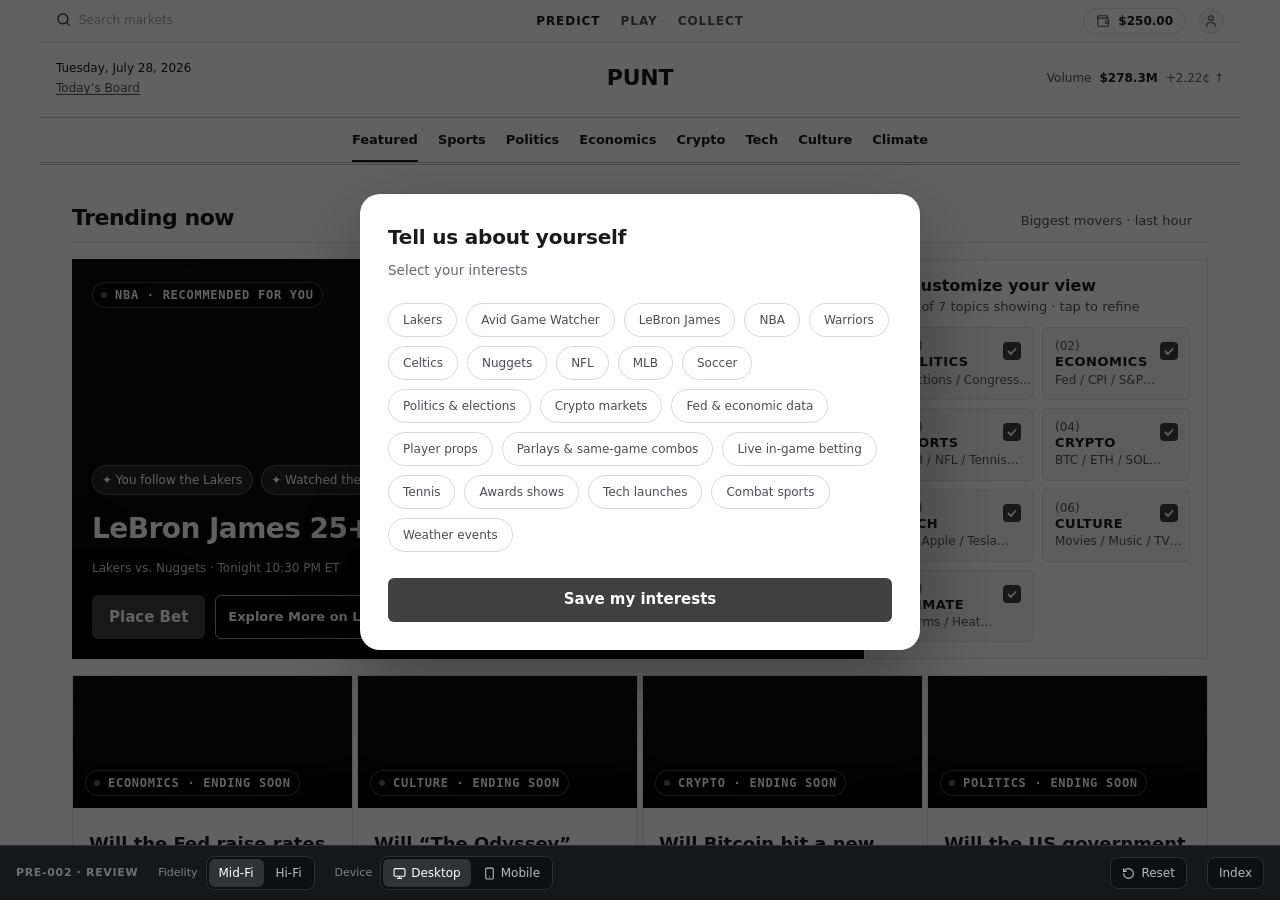
==== commit 4de7ff64: "Move Reset button next to Index at the far right of the review bar" ====
--- a/pre-002-discovery.html
+++ b/pre-002-discovery.html
@@ -40,10 +40,12 @@
 :root[data-punt-theme="hifi"] .pre-tag[aria-pressed="true"]{color:#fff;background:#ffffff1f;border-color:#ffffff3d}
 .pre-wordmark{font-family:Inter,-apple-system,system-ui,sans-serif;font-size:22px;font-weight:800;letter-spacing:-.22px;text-transform:uppercase;color:var(--punt-text-primary);line-height:1.45}
 a._action_lmoli_79{text-decoration:none}
+.pre-reset{margin-left:auto}
+._flagsWrap_lmoli_106{margin-left:0}
 </style>
 </head>
 <body>
-<div id="root"><div class="_appRoot_lazny_6"><div class="_stage_lazny_16" data-device="desktop"><div class="_frame_lazny_32" data-device="desktop"><div class="_viewport_lazny_59"><div class="_header_lazny_132"><header class="_bar_xk1yx_8"><div class="_utility_xk1yx_25"><button type="button" class="_pmark_xk1yx_37" aria-label="Punt — home"><svg class="_pmarkIcon_xk1yx_49" viewBox="0 0 33 50" role="img" aria-label="Punt" xmlns="http://www.w3.org/2000/svg"><path fill-rule="evenodd" clip-rule="evenodd" fill="currentColor" d="M20.9295 6.09855e-07C21.0402 -0.000160341 21.1185 0.0315406 21.2141 0.0907373C22.1173 0.651046 23.0156 1.25142 23.9143 1.81814L31.4762 6.61122C31.5067 7.10429 31.4916 7.65831 31.4916 8.15871L31.4926 22.8074C31.4936 23.5739 31.5322 24.4627 31.439 25.2143C31.4182 25.3827 30.114 26.2218 29.8975 26.37L27.0634 28.2856L21.3635 32.1745C20.9624 31.9421 20.5584 31.6675 20.1628 31.42L17.8589 29.9905C17.4922 29.7628 17.135 29.5198 16.7592 29.3083C16.7904 29.7628 16.7576 30.639 16.757 31.1364L16.7541 34.9385L16.7596 39.2202C16.7612 39.9827 16.7889 40.8905 16.7483 41.6376C18.1316 41.4486 18.6882 41.1519 19.3922 39.8762C19.4177 39.8859 19.442 39.8953 19.4652 39.9048C19.6116 39.7786 19.76 39.6401 19.8983 39.5072C20.6225 38.8114 21.2725 38.0569 21.9287 37.2989C21.9893 37.2289 22.0482 37.1548 22.1055 37.0824C22.7581 36.2493 23.364 35.3807 23.9204 34.4805C24.0014 34.3478 24.0636 34.2084 24.1433 34.074C24.5126 33.4611 24.8618 32.8362 25.1903 32.2004C25.4035 31.7831 25.5784 31.3711 25.781 30.9539C25.867 31.1247 25.9582 31.292 26.0443 31.4633C26.174 31.7213 26.2897 31.9939 26.4238 32.2488C27.25 33.8438 28.2143 35.3633 29.3059 36.7899C29.4014 36.9156 29.5056 37.0416 29.5984 37.1656C29.6226 37.2014 29.8318 37.454 29.858 37.4677C29.9152 37.5602 30.0272 37.6757 30.1047 37.7568C30.1762 37.8559 30.2545 37.9535 30.337 38.0439C30.8181 38.5711 31.2902 39.1016 31.8212 39.5803C31.9505 39.6967 32.1054 39.8327 32.2173 39.9629C32.1227 40.1041 31.8587 40.3171 31.7202 40.4439C31.58 40.5745 31.4431 40.7086 31.3093 40.8456C29.2331 42.9569 27.6353 45.2865 26.3094 47.9268C26.1373 48.2693 25.9767 48.6524 25.7866 48.9808C25.7098 48.7945 25.6176 48.6393 25.5384 48.4613C25.2852 47.8929 25.0001 47.3784 24.6993 46.8343L24.1244 45.8167C23.4918 44.7015 22.7274 43.573 21.9123 42.582C21.2613 41.8045 20.5629 41.0678 19.8212 40.3762C19.7648 40.5462 19.7082 40.7156 19.6467 40.8863C18.7973 43.2426 16.7769 45.8298 14.0796 45.9483C12.9239 45.9991 11.8709 45.5492 10.8983 44.953C10.0063 46.3455 8.87122 47.2574 7.49717 48.1194C6.59512 48.6751 5.57583 49.027 4.5821 49.3685L4.38984 48.8818C4.93883 48.47 5.27903 48.2659 5.69792 47.7004C5.96508 47.3421 6.15314 46.931 6.24954 46.4945C6.44758 45.6179 6.38908 44.2247 6.41059 43.3035C6.4199 42.9005 6.44089 42.3976 6.40548 42.0004C6.38515 41.8468 6.25479 41.749 6.13872 41.666C4.45607 40.462 2.21735 39.5411 0.648798 41.4599C0.552534 41.5774 0.573386 41.6235 0.415482 41.6646C0.272529 41.6302 0.126953 41.515 0 41.4296C0.402236 40.1063 1.20959 38.7167 2.18731 37.7376C3.30222 36.5991 4.82906 35.9586 6.4224 35.9602C6.3723 34.6247 6.41086 33.0324 6.41099 31.6785L6.40692 23.297C6.21203 23.261 5.99826 23.203 5.8056 23.1642C4.34066 22.8678 2.78273 23.3785 2.40856 24.9651C2.36148 25.1643 2.39269 25.4097 2.29236 25.5755C2.18535 25.637 2.04423 25.6304 1.91688 25.6382C1.73983 25.234 1.68239 24.7572 1.64671 24.3208C1.39058 21.1813 3.28674 18.8413 6.422 18.5731C6.40784 17.3557 6.4039 16.138 6.41059 14.9202C6.40574 13.4132 6.40915 11.906 6.42056 10.3989C6.56705 10.1359 8.52 8.80058 8.90597 8.52594L18.1498 1.9536C18.9877 1.35732 20.0743 0.532917 20.9295 6.09855e-07ZM12.3319 26.6562C12.2516 26.7022 12.1294 26.7664 12.0555 26.8147C11.9926 27.8657 12.0289 29.1761 12.0301 30.2532L12.0293 37.9894C12.0292 38.3123 12.0414 38.82 12.0117 39.1274C13.3003 39.8469 14.332 40.8081 15.7794 41.4152C15.8682 41.4387 15.9024 41.4657 15.9719 41.4402C16.0073 41.0412 15.9835 40.3899 15.9819 39.9691L15.9793 28.8058C15.4615 28.529 12.6559 26.6607 12.3319 26.6562ZM25.8341 15.3643C25.5592 15.5479 25.2762 15.7267 24.9936 15.8983C23.385 16.8758 21.8093 17.9144 20.2053 18.8968C19.557 19.2916 18.9141 19.6955 18.277 20.1084C17.7929 20.4159 17.2029 20.7787 16.7545 21.1287C16.7638 21.5113 16.6863 22.6478 16.7919 22.8832C16.9849 23.0575 17.3663 23.278 17.5994 23.4227C18.219 23.8027 18.8352 24.1887 19.4478 24.5808C19.6383 24.7024 19.9924 24.9018 20.1431 25.0262C20.8799 25.4786 25.1339 28.245 25.5563 28.3254C25.6491 28.2911 25.7662 28.226 25.8138 28.1337C25.9751 27.8208 25.8695 16.8122 25.8682 15.4233L25.8341 15.3643ZM14.2734 5.71087C13.0776 6.55142 12.389 6.96941 12.0968 8.52244C11.9974 9.05106 12.0233 9.83833 12.0239 10.391L12.028 12.9914L12.0296 20.7848C12.0296 22.1259 12.078 23.822 12.0077 25.1283C12.0433 25.1778 12.0203 25.1654 12.0711 25.1744C12.8854 24.5904 13.7123 24.0242 14.551 23.476C14.9521 23.2116 15.6427 22.7792 16.0131 22.5072C15.958 22.0305 15.9795 21.2823 15.9795 20.7818L15.9822 8.29058L15.978 5.61565C15.977 5.42437 15.9934 4.69835 15.9744 4.55016L15.9281 4.53663L14.2734 5.71087ZM16.9224 3.84702C16.877 3.91872 16.7853 4.05438 16.7809 4.13411C16.7544 4.60599 16.7558 5.09722 16.7534 5.56916L16.7499 8.35311C16.7495 11.5119 16.7869 14.7386 16.7444 17.8904C18.296 16.9571 19.8244 15.9553 21.3759 15.0191C21.6975 14.825 22.0215 14.625 22.3344 14.4171C22.6356 14.2432 25.7044 12.3499 25.8512 12.0572C25.9217 11.9165 25.8872 9.82649 25.8695 9.47717C25.3047 9.05979 17.1242 3.88578 16.9224 3.84702Z"></path></svg></button><div class="_search_xk1yx_57"><svg xmlns="http://www.w3.org/2000/svg" width="15" height="15" viewBox="0 0 24 24" fill="none" stroke="currentColor" stroke-width="2" stroke-linecap="round" stroke-linejoin="round" class="lucide lucide-search _searchIcon_xk1yx_70" aria-hidden="true"><path d="m21 21-4.34-4.34"></path><circle cx="11" cy="11" r="8"></circle></svg><input class="_searchInput_xk1yx_75" placeholder="Search markets" aria-label="Search markets" type="search" value=""></div><nav class="_editions_xk1yx_90" aria-label="Boards"><button type="button" class="_edition_xk1yx_90" data-on="true" aria-current="page">Predict</button><button type="button" class="_edition_xk1yx_90">Play</button><button type="button" class="_edition_xk1yx_90">Collect</button></nav><div class="_account_xk1yx_122"><button type="button" class="_wallet_xk1yx_132" aria-label="Wallet, $250.00"><svg xmlns="http://www.w3.org/2000/svg" width="14" height="14" viewBox="0 0 24 24" fill="none" stroke="currentColor" stroke-width="2" stroke-linecap="round" stroke-linejoin="round" class="lucide lucide-wallet _walletIcon_xk1yx_155" aria-hidden="true"><path d="M19 7V4a1 1 0 0 0-1-1H5a2 2 0 0 0 0 4h15a1 1 0 0 1 1 1v4h-3a2 2 0 0 0 0 4h3a1 1 0 0 0 1-1v-2a1 1 0 0 0-1-1"></path><path d="M3 5v14a2 2 0 0 0 2 2h15a1 1 0 0 0 1-1v-4"></path></svg><span class="_balance_xk1yx_160">$250.00</span></button><button type="button" class="_avatar_xk1yx_169" aria-label="Account"><svg xmlns="http://www.w3.org/2000/svg" width="14" height="14" viewBox="0 0 24 24" fill="none" stroke="currentColor" stroke-width="2" stroke-linecap="round" stroke-linejoin="round" class="lucide lucide-user" aria-hidden="true"><path d="M19 21v-2a4 4 0 0 0-4-4H9a4 4 0 0 0-4 4v2"></path><circle cx="12" cy="7" r="4"></circle></svg></button></div></div><div class="_flag_xk1yx_197"><div class="_dateline_xk1yx_205"><time>Tuesday, July 28, 2026</time><span class="_datelineSub_xk1yx_214">Today’s Board</span></div><button type="button" class="_logoButton_xk1yx_223" aria-label="Punt — home"><span class="pre-wordmark">PUNT</span></button><div class="_quote_xk1yx_242"><span class="_quoteLabel_xk1yx_252">Volume</span><span class="_quoteValue_xk1yx_255">$278.3M</span><span class="_quoteMove_xk1yx_259" data-dir="up">+2.22¢ ↑</span></div></div></header><nav class="_nav_1gdg0_6" aria-label="Browse markets by category"><div class="_row_1gdg0_13" role="tablist"><button type="button" role="tab" aria-selected="true" class="_chip_1gdg0_27" data-on="true">Featured</button><button type="button" role="tab" aria-selected="false" class="_chip_1gdg0_27">Sports</button><button type="button" role="tab" aria-selected="false" class="_chip_1gdg0_27">Politics</button><button type="button" role="tab" aria-selected="false" class="_chip_1gdg0_27">Economics</button><button type="button" role="tab" aria-selected="false" class="_chip_1gdg0_27">Crypto</button><button type="button" role="tab" aria-selected="false" class="_chip_1gdg0_27">Tech</button><button type="button" role="tab" aria-selected="false" class="_chip_1gdg0_27">Culture</button><button type="button" role="tab" aria-selected="false" class="_chip_1gdg0_27">Climate</button></div></nav></div><main class="_content_lazny_84"><div style="opacity: 1; transform: none;"><div class="_feedWrap_19tfx_717"><div class="_bands_19tfx_90"><section class="_band_19tfx_90" aria-label="Trending now"><header class="_bandHead_19tfx_105" data-kind="trending"><h2 class="_bandTitle_19tfx_133" data-kind="trending">Trending now</h2><span class="_bandNote_19tfx_173">Biggest movers · last hour</span></header><div class="_carousel_14ss8_4"><div class="_track_14ss8_17"><div class="_slide_14ss8_35"><div class="_root_1py48_2 _inverse_1py48_21 _padNone_1py48_28 _interactive_1py48_42 _tile_s34ji_6 _hero_s34ji_4" role="button" tabindex="0" aria-label="Will OpenAI release its next flagship model before October?" data-size="feature"><span class="_cover_s34ji_64" aria-hidden="true" style="--cover: url(/adaptive-discovery/covers/openai-flagship-oct.jpg);"></span><span class="_scrim_s34ji_105" aria-hidden="true"></span><div class="_heroInner_s34ji_200"><div class="_top_s34ji_123"><span class="_tag_2lkff_5" data-invert="true" data-status="ending" id="base-ui-_r_3_" data-base-ui-tooltip-trigger=""><span class="_tagDot_2lkff_25" aria-hidden="true"></span>Tech · Ending soon</span></div><div class="_bottom_s34ji_209"><p class="_q_s34ji_131">Will OpenAI release its next flagship model before October?</p><p class="_meta_s34ji_143" data-invert="true"><span>$3M vol</span></p><div class="_outWrap_s34ji_175"><div class="_outcomes_2lkff_82" data-invert="true"><div class="_outcome_2lkff_82" data-lead="down" role="button" tabindex="0" aria-label="Buy Yes at 47¢"><span class="_outHead_2lkff_115"><span class="_outName_2lkff_122">Yes</span><span class="_outVals_2lkff_132"><span class="_outMult_2lkff_138">2.13×</span><span class="_outPct_2lkff_143">47%</span></span></span><span class="_track_2lkff_150" aria-hidden="true"><span class="_fill_2lkff_158" style="width: 47%;"></span></span></div><div class="_outcome_2lkff_82" data-lead="up" role="button" tabindex="0" aria-label="Buy No at 53¢"><span class="_outHead_2lkff_115"><span class="_outName_2lkff_122">No</span><span class="_outVals_2lkff_132"><span class="_outMult_2lkff_138">1.89×</span><span class="_outPct_2lkff_143">53%</span></span></span><span class="_track_2lkff_150" aria-hidden="true"><span class="_fill_2lkff_158" style="width: 53%;"></span></span></div></div></div><button class="_button_1fbs5_1 _secondary_1fbs5_57 _sm_1fbs5_31 _trade_2lkff_208 _tradeOnImage_2lkff_214" type="button" aria-label="Trade this market">Trade</button></div></div></div></div><div class="_slide_14ss8_35"><div class="_root_1py48_2 _inverse_1py48_21 _padNone_1py48_28 _interactive_1py48_42 _tile_s34ji_6 _hero_s34ji_4" role="button" tabindex="0" aria-label="Will the Fed raise rates at its July 2026 meeting?" data-size="feature"><span class="_cover_s34ji_64" aria-hidden="true" style="--cover: url(/adaptive-discovery/covers/fed-jul-hike.jpg);"></span><span class="_scrim_s34ji_105" aria-hidden="true"></span><div class="_heroInner_s34ji_200"><div class="_top_s34ji_123"><span class="_tag_2lkff_5" data-invert="true" data-status="ending" id="base-ui-_r_5_" data-base-ui-tooltip-trigger=""><span class="_tagDot_2lkff_25" aria-hidden="true"></span>Economics · Ending soon</span></div><div class="_bottom_s34ji_209"><p class="_q_s34ji_131">Will the Fed raise rates at its July 2026 meeting?</p><p class="_meta_s34ji_143" data-invert="true"><span>$16.2M vol</span><span class="_metaSep_s34ji_163" aria-hidden="true">·</span><span class="_metaEvent_s34ji_158"><svg xmlns="http://www.w3.org/2000/svg" width="11" height="11" viewBox="0 0 24 24" fill="none" stroke="currentColor" stroke-width="2" stroke-linecap="round" stroke-linejoin="round" class="lucide lucide-layers" aria-hidden="true"><path d="M12.83 2.18a2 2 0 0 0-1.66 0L2.6 6.08a1 1 0 0 0 0 1.83l8.58 3.91a2 2 0 0 0 1.66 0l8.58-3.9a1 1 0 0 0 0-1.83z"></path><path d="M2 12a1 1 0 0 0 .58.91l8.6 3.91a2 2 0 0 0 1.65 0l8.58-3.9A1 1 0 0 0 22 12"></path><path d="M2 17a1 1 0 0 0 .58.91l8.6 3.91a2 2 0 0 0 1.65 0l8.58-3.9A1 1 0 0 0 22 17"></path></svg>2 markets</span></p><div class="_outWrap_s34ji_175"><div class="_outcomes_2lkff_82" data-invert="true"><div class="_outcome_2lkff_82" data-lead="down" role="button" tabindex="0" aria-label="Buy Yes at 36¢"><span class="_outHead_2lkff_115"><span class="_outName_2lkff_122">Yes</span><span class="_outVals_2lkff_132"><span class="_outMult_2lkff_138">2.78×</span><span class="_outPct_2lkff_143">36%</span></span></span><span class="_track_2lkff_150" aria-hidden="true"><span class="_fill_2lkff_158" style="width: 36%;"></span></span></div><div class="_outcome_2lkff_82" data-lead="up" role="button" tabindex="0" aria-label="Buy No at 64¢"><span class="_outHead_2lkff_115"><span class="_outName_2lkff_122">No</span><span class="_outVals_2lkff_132"><span class="_outMult_2lkff_138">1.56×</span><span class="_outPct_2lkff_143">64%</span></span></span><span class="_track_2lkff_150" aria-hidden="true"><span class="_fill_2lkff_158" style="width: 64%;"></span></span></div></div></div><button class="_button_1fbs5_1 _secondary_1fbs5_57 _sm_1fbs5_31 _trade_2lkff_208 _tradeOnImage_2lkff_214" type="button" aria-label="Trade this market">Trade</button></div></div></div></div><div class="_slide_14ss8_35"><div class="_root_1py48_2 _inverse_1py48_21 _padNone_1py48_28 _interactive_1py48_42 _tile_s34ji_6 _hero_s34ji_4" role="button" tabindex="0" aria-label="Will “The Odyssey” gross over $500M worldwide by Labor Day?" data-size="feature"><span class="_cover_s34ji_64" aria-hidden="true" style="--cover: url(/adaptive-discovery/covers/odyssey-box-office.jpg);"></span><span class="_scrim_s34ji_105" aria-hidden="true"></span><div class="_heroInner_s34ji_200"><div class="_top_s34ji_123"><span class="_tag_2lkff_5" data-invert="true" data-status="ending" id="base-ui-_r_7_" data-base-ui-tooltip-trigger=""><span class="_tagDot_2lkff_25" aria-hidden="true"></span>Culture · Ending soon</span></div><div class="_bottom_s34ji_209"><p class="_q_s34ji_131">Will “The Odyssey” gross over $500M worldwide by Labor Day?</p><p class="_meta_s34ji_143" data-invert="true"><span>$1.8M vol</span></p><div class="_outWrap_s34ji_175"><div class="_outcomes_2lkff_82" data-invert="true"><div class="_outcome_2lkff_82" data-lead="up" role="button" tabindex="0" aria-label="Buy Yes at 62¢"><span class="_outHead_2lkff_115"><span class="_outName_2lkff_122">Yes</span><span class="_outVals_2lkff_132"><span class="_outMult_2lkff_138">1.61×</span><span class="_outPct_2lkff_143">62%</span></span></span><span class="_track_2lkff_150" aria-hidden="true"><span class="_fill_2lkff_158" style="width: 62%;"></span></span></div><div class="_outcome_2lkff_82" data-lead="down" role="button" tabindex="0" aria-label="Buy No at 38¢"><span class="_outHead_2lkff_115"><span class="_outName_2lkff_122">No</span><span class="_outVals_2lkff_132"><span class="_outMult_2lkff_138">2.63×</span><span class="_outPct_2lkff_143">38%</span></span></span><span class="_track_2lkff_150" aria-hidden="true"><span class="_fill_2lkff_158" style="width: 38%;"></span></span></div></div></div><button class="_button_1fbs5_1 _secondary_1fbs5_57 _sm_1fbs5_31 _trade_2lkff_208 _tradeOnImage_2lkff_214" type="button" aria-label="Trade this market">Trade</button></div></div></div></div><div class="_slide_14ss8_35"><div class="_root_1py48_2 _inverse_1py48_21 _padNone_1py48_28 _interactive_1py48_42 _tile_s34ji_6 _hero_s34ji_4" role="button" tabindex="0" aria-label="Will Bitcoin hit a new all-time high in August 2026?" data-size="feature"><span class="_cover_s34ji_64" aria-hidden="true" style="--cover: url(/adaptive-discovery/covers/btc-ath-aug.jpg);"></span><span class="_scrim_s34ji_105" aria-hidden="true"></span><div class="_heroInner_s34ji_200"><div class="_top_s34ji_123"><span class="_tag_2lkff_5" data-invert="true" data-status="ending" id="base-ui-_r_9_" data-base-ui-tooltip-trigger=""><span class="_tagDot_2lkff_25" aria-hidden="true"></span>Crypto · Ending soon</span></div><div class="_bottom_s34ji_209"><p class="_q_s34ji_131">Will Bitcoin hit a new all-time high in August 2026?</p><p class="_meta_s34ji_143" data-invert="true"><span>$6.7M vol</span><span class="_metaSep_s34ji_163" aria-hidden="true">·</span><span class="_metaEvent_s34ji_158"><svg xmlns="http://www.w3.org/2000/svg" width="11" height="11" viewBox="0 0 24 24" fill="none" stroke="currentColor" stroke-width="2" stroke-linecap="round" stroke-linejoin="round" class="lucide lucide-layers" aria-hidden="true"><path d="M12.83 2.18a2 2 0 0 0-1.66 0L2.6 6.08a1 1 0 0 0 0 1.83l8.58 3.91a2 2 0 0 0 1.66 0l8.58-3.9a1 1 0 0 0 0-1.83z"></path><path d="M2 12a1 1 0 0 0 .58.91l8.6 3.91a2 2 0 0 0 1.65 0l8.58-3.9A1 1 0 0 0 22 12"></path><path d="M2 17a1 1 0 0 0 .58.91l8.6 3.91a2 2 0 0 0 1.65 0l8.58-3.9A1 1 0 0 0 22 17"></path></svg>3 markets</span></p><div class="_outWrap_s34ji_175"><div class="_outcomes_2lkff_82" data-invert="true"><div class="_outcome_2lkff_82" data-lead="down" role="button" tabindex="0" aria-label="Buy Yes at 37¢"><span class="_outHead_2lkff_115"><span class="_outName_2lkff_122">Yes</span><span class="_outVals_2lkff_132"><span class="_outMult_2lkff_138">2.70×</span><span class="_outPct_2lkff_143">37%</span></span></span><span class="_track_2lkff_150" aria-hidden="true"><span class="_fill_2lkff_158" style="width: 37%;"></span></span></div><div class="_outcome_2lkff_82" data-lead="up" role="button" tabindex="0" aria-label="Buy No at 63¢"><span class="_outHead_2lkff_115"><span class="_outName_2lkff_122">No</span><span class="_outVals_2lkff_132"><span class="_outMult_2lkff_138">1.59×</span><span class="_outPct_2lkff_143">63%</span></span></span><span class="_track_2lkff_150" aria-hidden="true"><span class="_fill_2lkff_158" style="width: 63%;"></span></span></div></div></div><button class="_button_1fbs5_1 _secondary_1fbs5_57 _sm_1fbs5_31 _trade_2lkff_208 _tradeOnImage_2lkff_214" type="button" aria-label="Trade this market">Trade</button></div></div></div></div><div class="_slide_14ss8_35"><div class="_root_1py48_2 _inverse_1py48_21 _padNone_1py48_28 _interactive_1py48_42 _tile_s34ji_6 _hero_s34ji_4" role="button" tabindex="0" aria-label="Will the US government shut down before October 2026?" data-size="feature"><span class="_cover_s34ji_64" aria-hidden="true" style="--cover: url(/adaptive-discovery/covers/shutdown-2026.jpg);"></span><span class="_scrim_s34ji_105" aria-hidden="true"></span><div class="_heroInner_s34ji_200"><div class="_top_s34ji_123"><span class="_tag_2lkff_5" data-invert="true" data-status="ending" id="base-ui-_r_b_" data-base-ui-tooltip-trigger=""><span class="_tagDot_2lkff_25" aria-hidden="true"></span>Politics · Ending soon</span></div><div class="_bottom_s34ji_209"><p class="_q_s34ji_131">Will the US government shut down before October 2026?</p><p class="_meta_s34ji_143" data-invert="true"><span>$5.6M vol</span></p><div class="_outWrap_s34ji_175"><div class="_outcomes_2lkff_82" data-invert="true"><div class="_outcome_2lkff_82" data-lead="down" role="button" tabindex="0" aria-label="Buy Yes at 39¢"><span class="_outHead_2lkff_115"><span class="_outName_2lkff_122">Yes</span><span class="_outVals_2lkff_132"><span class="_outMult_2lkff_138">2.56×</span><span class="_outPct_2lkff_143">39%</span></span></span><span class="_track_2lkff_150" aria-hidden="true"><span class="_fill_2lkff_158" style="width: 39%;"></span></span></div><div class="_outcome_2lkff_82" data-lead="up" role="button" tabindex="0" aria-label="Buy No at 61¢"><span class="_outHead_2lkff_115"><span class="_outName_2lkff_122">No</span><span class="_outVals_2lkff_132"><span class="_outMult_2lkff_138">1.64×</span><span class="_outPct_2lkff_143">61%</span></span></span><span class="_track_2lkff_150" aria-hidden="true"><span class="_fill_2lkff_158" style="width: 61%;"></span></span></div></div></div><button class="_button_1fbs5_1 _secondary_1fbs5_57 _sm_1fbs5_31 _trade_2lkff_208 _tradeOnImage_2lkff_214" type="button" aria-label="Trade this market">Trade</button></div></div></div></div></div><div class="_dots_14ss8_42" aria-hidden="true"><button type="button" class="_dot_14ss8_42" data-on="true" aria-label="Go to trending card 1"></button><button type="button" class="_dot_14ss8_42" aria-label="Go to trending card 2"></button><button type="button" class="_dot_14ss8_42" aria-label="Go to trending card 3"></button><button type="button" class="_dot_14ss8_42" aria-label="Go to trending card 4"></button><button type="button" class="_dot_14ss8_42" aria-label="Go to trending card 5"></button></div></div><div class="_trendingTop_19tfx_298"><div class="_trendingHero_19tfx_303" id="heroSlot"></div><div class="_tunerSlot_19tfx_308"><aside class="_card_zsbvw_5" aria-label="Customize your view"><header class="_head_zsbvw_17"><svg xmlns="http://www.w3.org/2000/svg" width="16" height="16" viewBox="0 0 24 24" fill="none" stroke="currentColor" stroke-width="2" stroke-linecap="round" stroke-linejoin="round" class="lucide lucide-sliders-horizontal" aria-hidden="true"><path d="M10 5H3"></path><path d="M12 19H3"></path><path d="M14 3v4"></path><path d="M16 17v4"></path><path d="M21 12h-9"></path><path d="M21 19h-5"></path><path d="M21 5h-7"></path><path d="M8 10v4"></path><path d="M8 12H3"></path></svg><div class="_headText_zsbvw_23"><p class="_title_zsbvw_29">Customize your view</p><p class="_sub_zsbvw_37">7 of 7 topics showing · tap to refine</p></div></header><div class="_grid_zsbvw_47" role="group" aria-label="Topics on your board"><div class="_tile_zsbvw_57" data-on="true"><button type="button" class="_tileMain_zsbvw_74" aria-label="Refine Politics topics"><span class="_num_zsbvw_105">(01)</span><span class="_name_zsbvw_112">Politics</span><span class="_eg_zsbvw_124">Elections / Congress…</span></button><button type="button" class="_checkBtn_zsbvw_88" role="checkbox" aria-checked="true" aria-label="Toggle Politics"><span class="_check_zsbvw_88" data-state="on" aria-hidden="true"><svg viewBox="0 0 12 12" width="12" height="12"><path d="M2.5 6.5l2.5 2.5 4.5-5" fill="none" stroke="currentColor" stroke-width="1.8" stroke-linecap="round" stroke-linejoin="round"></path></svg></span></button></div><div class="_tile_zsbvw_57" data-on="true"><button type="button" class="_tileMain_zsbvw_74" aria-label="Refine Economics topics"><span class="_num_zsbvw_105">(02)</span><span class="_name_zsbvw_112">Economics</span><span class="_eg_zsbvw_124">Fed / CPI / S&amp;P…</span></button><button type="button" class="_checkBtn_zsbvw_88" role="checkbox" aria-checked="true" aria-label="Toggle Economics"><span class="_check_zsbvw_88" data-state="on" aria-hidden="true"><svg viewBox="0 0 12 12" width="12" height="12"><path d="M2.5 6.5l2.5 2.5 4.5-5" fill="none" stroke="currentColor" stroke-width="1.8" stroke-linecap="round" stroke-linejoin="round"></path></svg></span></button></div><div class="_tile_zsbvw_57" data-on="true"><button type="button" class="_tileMain_zsbvw_74" aria-label="Refine Sports topics"><span class="_num_zsbvw_105">(03)</span><span class="_name_zsbvw_112">Sports</span><span class="_eg_zsbvw_124">MLB / NFL / Tennis…</span></button><button type="button" class="_checkBtn_zsbvw_88" role="checkbox" aria-checked="true" aria-label="Toggle Sports"><span class="_check_zsbvw_88" data-state="on" aria-hidden="true"><svg viewBox="0 0 12 12" width="12" height="12"><path d="M2.5 6.5l2.5 2.5 4.5-5" fill="none" stroke="currentColor" stroke-width="1.8" stroke-linecap="round" stroke-linejoin="round"></path></svg></span></button></div><div class="_tile_zsbvw_57" data-on="true"><button type="button" class="_tileMain_zsbvw_74" aria-label="Refine Crypto topics"><span class="_num_zsbvw_105">(04)</span><span class="_name_zsbvw_112">Crypto</span><span class="_eg_zsbvw_124">BTC / ETH / SOL…</span></button><button type="button" class="_checkBtn_zsbvw_88" role="checkbox" aria-checked="true" aria-label="Toggle Crypto"><span class="_check_zsbvw_88" data-state="on" aria-hidden="true"><svg viewBox="0 0 12 12" width="12" height="12"><path d="M2.5 6.5l2.5 2.5 4.5-5" fill="none" stroke="currentColor" stroke-width="1.8" stroke-linecap="round" stroke-linejoin="round"></path></svg></span></button></div><div class="_tile_zsbvw_57" data-on="true"><button type="button" class="_tileMain_zsbvw_74" aria-label="Refine Tech topics"><span class="_num_zsbvw_105">(05)</span><span class="_name_zsbvw_112">Tech</span><span class="_eg_zsbvw_124">AI / Apple / Tesla…</span></button><button type="button" class="_checkBtn_zsbvw_88" role="checkbox" aria-checked="true" aria-label="Toggle Tech"><span class="_check_zsbvw_88" data-state="on" aria-hidden="true"><svg viewBox="0 0 12 12" width="12" height="12"><path d="M2.5 6.5l2.5 2.5 4.5-5" fill="none" stroke="currentColor" stroke-width="1.8" stroke-linecap="round" stroke-linejoin="round"></path></svg></span></button></div><div class="_tile_zsbvw_57" data-on="true"><button type="button" class="_tileMain_zsbvw_74" aria-label="Refine Culture topics"><span class="_num_zsbvw_105">(06)</span><span class="_name_zsbvw_112">Culture</span><span class="_eg_zsbvw_124">Movies / Music / TV…</span></button><button type="button" class="_checkBtn_zsbvw_88" role="checkbox" aria-checked="true" aria-label="Toggle Culture"><span class="_check_zsbvw_88" data-state="on" aria-hidden="true"><svg viewBox="0 0 12 12" width="12" height="12"><path d="M2.5 6.5l2.5 2.5 4.5-5" fill="none" stroke="currentColor" stroke-width="1.8" stroke-linecap="round" stroke-linejoin="round"></path></svg></span></button></div><div class="_tile_zsbvw_57" data-on="true"><button type="button" class="_tileMain_zsbvw_74" aria-label="Refine Climate topics"><span class="_num_zsbvw_105">(07)</span><span class="_name_zsbvw_112">Climate</span><span class="_eg_zsbvw_124">Storms / Heat…</span></button><button type="button" class="_checkBtn_zsbvw_88" role="checkbox" aria-checked="true" aria-label="Toggle Climate"><span class="_check_zsbvw_88" data-state="on" aria-hidden="true"><svg viewBox="0 0 12 12" width="12" height="12"><path d="M2.5 6.5l2.5 2.5 4.5-5" fill="none" stroke="currentColor" stroke-width="1.8" stroke-linecap="round" stroke-linejoin="round"></path></svg></span></button></div></div><div class="_dots_zsbvw_167" aria-hidden="true"><span class="_dot_zsbvw_167" data-on="true"></span><span class="_dot_zsbvw_167"></span><span class="_dot_zsbvw_167"></span><span class="_dot_zsbvw_167"></span><span class="_dot_zsbvw_167"></span><span class="_dot_zsbvw_167"></span><span class="_dot_zsbvw_167"></span></div></aside></div></div><div class="_shelfGrid_19tfx_187 _trendingMovers_19tfx_328"><div class="_root_1py48_2 _default_1py48_12 _padNone_1py48_28 _interactive_1py48_42 _tile_s34ji_6 _standard_s34ji_4" role="button" tabindex="0" aria-label="Will the Fed raise rates at its July 2026 meeting?" data-size="cell"><div class="_imgTop_s34ji_74"><span class="_cover_s34ji_64" aria-hidden="true" style="--cover: url(/adaptive-discovery/covers/fed-jul-hike.jpg);"></span><span class="_scrim_s34ji_105" aria-hidden="true"></span><div class="_imgTag_s34ji_241"><span class="_tag_2lkff_5" data-invert="true" data-status="ending" id="base-ui-_r_f_" data-base-ui-tooltip-trigger=""><span class="_tagDot_2lkff_25" aria-hidden="true"></span>Economics · Ending soon</span></div></div><div class="_body_s34ji_250"><p class="_q_s34ji_131">Will the Fed raise rates at its July 2026 meeting?</p><p class="_meta_s34ji_143"><span>$16.2M vol</span><span class="_metaSep_s34ji_163" aria-hidden="true">·</span><span class="_metaEvent_s34ji_158"><svg xmlns="http://www.w3.org/2000/svg" width="11" height="11" viewBox="0 0 24 24" fill="none" stroke="currentColor" stroke-width="2" stroke-linecap="round" stroke-linejoin="round" class="lucide lucide-layers" aria-hidden="true"><path d="M12.83 2.18a2 2 0 0 0-1.66 0L2.6 6.08a1 1 0 0 0 0 1.83l8.58 3.91a2 2 0 0 0 1.66 0l8.58-3.9a1 1 0 0 0 0-1.83z"></path><path d="M2 12a1 1 0 0 0 .58.91l8.6 3.91a2 2 0 0 0 1.65 0l8.58-3.9A1 1 0 0 0 22 12"></path><path d="M2 17a1 1 0 0 0 .58.91l8.6 3.91a2 2 0 0 0 1.65 0l8.58-3.9A1 1 0 0 0 22 17"></path></svg>2 markets</span></p><div class="_outWrap_s34ji_175"><div class="_outcomes_2lkff_82" data-dense="true"><div class="_outcome_2lkff_82" data-lead="down" role="button" tabindex="0" aria-label="Buy Yes at 36¢"><span class="_outHead_2lkff_115"><span class="_outName_2lkff_122">Yes</span><span class="_outVals_2lkff_132"><span class="_outMult_2lkff_138">2.78×</span><span class="_outPct_2lkff_143">36%</span></span></span><span class="_track_2lkff_150" aria-hidden="true"><span class="_fill_2lkff_158" style="width: 36%;"></span></span></div><div class="_outcome_2lkff_82" data-lead="up" role="button" tabindex="0" aria-label="Buy No at 64¢"><span class="_outHead_2lkff_115"><span class="_outName_2lkff_122">No</span><span class="_outVals_2lkff_132"><span class="_outMult_2lkff_138">1.56×</span><span class="_outPct_2lkff_143">64%</span></span></span><span class="_track_2lkff_150" aria-hidden="true"><span class="_fill_2lkff_158" style="width: 64%;"></span></span></div></div></div><button class="_button_1fbs5_1 _secondary_1fbs5_57 _sm_1fbs5_31 _trade_2lkff_208" type="button" aria-label="Trade this market">Trade</button></div></div><div class="_root_1py48_2 _default_1py48_12 _padNone_1py48_28 _interactive_1py48_42 _tile_s34ji_6 _standard_s34ji_4" role="button" tabindex="0" aria-label="Will “The Odyssey” gross over $500M worldwide by Labor Day?" data-size="cell"><div class="_imgTop_s34ji_74"><span class="_cover_s34ji_64" aria-hidden="true" style="--cover: url(/adaptive-discovery/covers/odyssey-box-office.jpg);"></span><span class="_scrim_s34ji_105" aria-hidden="true"></span><div class="_imgTag_s34ji_241"><span class="_tag_2lkff_5" data-invert="true" data-status="ending" id="base-ui-_r_h_" data-base-ui-tooltip-trigger=""><span class="_tagDot_2lkff_25" aria-hidden="true"></span>Culture · Ending soon</span></div></div><div class="_body_s34ji_250"><p class="_q_s34ji_131">Will “The Odyssey” gross over $500M worldwide by Labor Day?</p><p class="_meta_s34ji_143"><span>$1.8M vol</span></p><div class="_outWrap_s34ji_175"><div class="_outcomes_2lkff_82" data-dense="true"><div class="_outcome_2lkff_82" data-lead="up" role="button" tabindex="0" aria-label="Buy Yes at 62¢"><span class="_outHead_2lkff_115"><span class="_outName_2lkff_122">Yes</span><span class="_outVals_2lkff_132"><span class="_outMult_2lkff_138">1.61×</span><span class="_outPct_2lkff_143">62%</span></span></span><span class="_track_2lkff_150" aria-hidden="true"><span class="_fill_2lkff_158" style="width: 62%;"></span></span></div><div class="_outcome_2lkff_82" data-lead="down" role="button" tabindex="0" aria-label="Buy No at 38¢"><span class="_outHead_2lkff_115"><span class="_outName_2lkff_122">No</span><span class="_outVals_2lkff_132"><span class="_outMult_2lkff_138">2.63×</span><span class="_outPct_2lkff_143">38%</span></span></span><span class="_track_2lkff_150" aria-hidden="true"><span class="_fill_2lkff_158" style="width: 38%;"></span></span></div></div></div><button class="_button_1fbs5_1 _secondary_1fbs5_57 _sm_1fbs5_31 _trade_2lkff_208" type="button" aria-label="Trade this market">Trade</button></div></div><div class="_root_1py48_2 _default_1py48_12 _padNone_1py48_28 _interactive_1py48_42 _tile_s34ji_6 _standard_s34ji_4" role="button" tabindex="0" aria-label="Will Bitcoin hit a new all-time high in August 2026?" data-size="cell"><div class="_imgTop_s34ji_74"><span class="_cover_s34ji_64" aria-hidden="true" style="--cover: url(/adaptive-discovery/covers/btc-ath-aug.jpg);"></span><span class="_scrim_s34ji_105" aria-hidden="true"></span><div class="_imgTag_s34ji_241"><span class="_tag_2lkff_5" data-invert="true" data-status="ending" id="base-ui-_r_j_" data-base-ui-tooltip-trigger=""><span class="_tagDot_2lkff_25" aria-hidden="true"></span>Crypto · Ending soon</span></div></div><div class="_body_s34ji_250"><p class="_q_s34ji_131">Will Bitcoin hit a new all-time high in August 2026?</p><p class="_meta_s34ji_143"><span>$6.7M vol</span><span class="_metaSep_s34ji_163" aria-hidden="true">·</span><span class="_metaEvent_s34ji_158"><svg xmlns="http://www.w3.org/2000/svg" width="11" height="11" viewBox="0 0 24 24" fill="none" stroke="currentColor" stroke-width="2" stroke-linecap="round" stroke-linejoin="round" class="lucide lucide-layers" aria-hidden="true"><path d="M12.83 2.18a2 2 0 0 0-1.66 0L2.6 6.08a1 1 0 0 0 0 1.83l8.58 3.91a2 2 0 0 0 1.66 0l8.58-3.9a1 1 0 0 0 0-1.83z"></path><path d="M2 12a1 1 0 0 0 .58.91l8.6 3.91a2 2 0 0 0 1.65 0l8.58-3.9A1 1 0 0 0 22 12"></path><path d="M2 17a1 1 0 0 0 .58.91l8.6 3.91a2 2 0 0 0 1.65 0l8.58-3.9A1 1 0 0 0 22 17"></path></svg>3 markets</span></p><div class="_outWrap_s34ji_175"><div class="_outcomes_2lkff_82" data-dense="true"><div class="_outcome_2lkff_82" data-lead="down" role="button" tabindex="0" aria-label="Buy Yes at 37¢"><span class="_outHead_2lkff_115"><span class="_outName_2lkff_122">Yes</span><span class="_outVals_2lkff_132"><span class="_outMult_2lkff_138">2.70×</span><span class="_outPct_2lkff_143">37%</span></span></span><span class="_track_2lkff_150" aria-hidden="true"><span class="_fill_2lkff_158" style="width: 37%;"></span></span></div><div class="_outcome_2lkff_82" data-lead="up" role="button" tabindex="0" aria-label="Buy No at 63¢"><span class="_outHead_2lkff_115"><span class="_outName_2lkff_122">No</span><span class="_outVals_2lkff_132"><span class="_outMult_2lkff_138">1.59×</span><span class="_outPct_2lkff_143">63%</span></span></span><span class="_track_2lkff_150" aria-hidden="true"><span class="_fill_2lkff_158" style="width: 63%;"></span></span></div></div></div><button class="_button_1fbs5_1 _secondary_1fbs5_57 _sm_1fbs5_31 _trade_2lkff_208" type="button" aria-label="Trade this market">Trade</button></div></div><div class="_root_1py48_2 _default_1py48_12 _padNone_1py48_28 _interactive_1py48_42 _tile_s34ji_6 _standard_s34ji_4" role="button" tabindex="0" aria-label="Will the US government shut down before October 2026?" data-size="cell"><div class="_imgTop_s34ji_74"><span class="_cover_s34ji_64" aria-hidden="true" style="--cover: url(/adaptive-discovery/covers/shutdown-2026.jpg);"></span><span class="_scrim_s34ji_105" aria-hidden="true"></span><div class="_imgTag_s34ji_241"><span class="_tag_2lkff_5" data-invert="true" data-status="ending" id="base-ui-_r_l_" data-base-ui-tooltip-trigger=""><span class="_tagDot_2lkff_25" aria-hidden="true"></span>Politics · Ending soon</span></div></div><div class="_body_s34ji_250"><p class="_q_s34ji_131">Will the US government shut down before October 2026?</p><p class="_meta_s34ji_143"><span>$5.6M vol</span></p><div class="_outWrap_s34ji_175"><div class="_outcomes_2lkff_82" data-dense="true"><div class="_outcome_2lkff_82" data-lead="down" role="button" tabindex="0" aria-label="Buy Yes at 39¢"><span class="_outHead_2lkff_115"><span class="_outName_2lkff_122">Yes</span><span class="_outVals_2lkff_132"><span class="_outMult_2lkff_138">2.56×</span><span class="_outPct_2lkff_143">39%</span></span></span><span class="_track_2lkff_150" aria-hidden="true"><span class="_fill_2lkff_158" style="width: 39%;"></span></span></div><div class="_outcome_2lkff_82" data-lead="up" role="button" tabindex="0" aria-label="Buy No at 61¢"><span class="_outHead_2lkff_115"><span class="_outName_2lkff_122">No</span><span class="_outVals_2lkff_132"><span class="_outMult_2lkff_138">1.64×</span><span class="_outPct_2lkff_143">61%</span></span></span><span class="_track_2lkff_150" aria-hidden="true"><span class="_fill_2lkff_158" style="width: 61%;"></span></span></div></div></div><button class="_button_1fbs5_1 _secondary_1fbs5_57 _sm_1fbs5_31 _trade_2lkff_208" type="button" aria-label="Trade this market">Trade</button></div></div></div></section><section class="_band_19tfx_90" aria-label="Sports"><header class="_bandHead_19tfx_105"><h2 class="_bandTitle_19tfx_133">Sports</h2><span class="_bandNote_19tfx_173">12 markets · 17.2K trading</span><button type="button" class="_seeMore_19tfx_260">See more<svg xmlns="http://www.w3.org/2000/svg" width="15" height="15" viewBox="0 0 24 24" fill="none" stroke="currentColor" stroke-width="2" stroke-linecap="round" stroke-linejoin="round" class="lucide lucide-arrow-right" aria-hidden="true"><path d="M5 12h14"></path><path d="m12 5 7 7-7 7"></path></svg></button></header><div class="_shelfMobile_19tfx_248"><div class="_root_1py48_2 _inverse_1py48_21 _padNone_1py48_28 _interactive_1py48_42 _tile_s34ji_6 _hero_s34ji_4" role="button" tabindex="0" aria-label="Will the Los Angeles Dodgers win the 2026 World Series?" data-size="feature"><span class="_cover_s34ji_64" aria-hidden="true" style="--cover: url(/adaptive-discovery/covers/dodgers-ws-2026.jpg);"></span><span class="_scrim_s34ji_105" aria-hidden="true"></span><div class="_heroInner_s34ji_200"><div class="_top_s34ji_123"><span class="_tag_2lkff_5" data-invert="true" data-status="live"><span class="_tagDot_2lkff_25" aria-hidden="true"></span>Sports · Live</span></div><div class="_bottom_s34ji_209"><p class="_q_s34ji_131">Will the Los Angeles Dodgers win the 2026 World Series?</p><p class="_meta_s34ji_143" data-invert="true"><span>$9.2M vol</span><span class="_metaSep_s34ji_163" aria-hidden="true">·</span><span class="_metaEvent_s34ji_158"><svg xmlns="http://www.w3.org/2000/svg" width="11" height="11" viewBox="0 0 24 24" fill="none" stroke="currentColor" stroke-width="2" stroke-linecap="round" stroke-linejoin="round" class="lucide lucide-layers" aria-hidden="true"><path d="M12.83 2.18a2 2 0 0 0-1.66 0L2.6 6.08a1 1 0 0 0 0 1.83l8.58 3.91a2 2 0 0 0 1.66 0l8.58-3.9a1 1 0 0 0 0-1.83z"></path><path d="M2 12a1 1 0 0 0 .58.91l8.6 3.91a2 2 0 0 0 1.65 0l8.58-3.9A1 1 0 0 0 22 12"></path><path d="M2 17a1 1 0 0 0 .58.91l8.6 3.91a2 2 0 0 0 1.65 0l8.58-3.9A1 1 0 0 0 22 17"></path></svg>4 markets</span></p><div class="_outWrap_s34ji_175"><div class="_outcomes_2lkff_82" data-invert="true"><div class="_outcome_2lkff_82" data-lead="down" role="button" tabindex="0" aria-label="Buy Yes at 34¢"><span class="_outHead_2lkff_115"><span class="_outName_2lkff_122">Yes</span><span class="_outVals_2lkff_132"><span class="_outMult_2lkff_138">2.94×</span><span class="_outPct_2lkff_143">34%</span></span></span><span class="_track_2lkff_150" aria-hidden="true"><span class="_fill_2lkff_158" style="width: 34%;"></span></span></div><div class="_outcome_2lkff_82" data-lead="up" role="button" tabindex="0" aria-label="Buy No at 66¢"><span class="_outHead_2lkff_115"><span class="_outName_2lkff_122">No</span><span class="_outVals_2lkff_132"><span class="_outMult_2lkff_138">1.52×</span><span class="_outPct_2lkff_143">66%</span></span></span><span class="_track_2lkff_150" aria-hidden="true"><span class="_fill_2lkff_158" style="width: 66%;"></span></span></div></div></div><button class="_button_1fbs5_1 _secondary_1fbs5_57 _sm_1fbs5_31 _trade_2lkff_208 _tradeOnImage_2lkff_214" type="button" aria-label="Trade this market">Trade</button></div></div></div><div class="_root_1py48_2 _default_1py48_12 _padNone_1py48_28 _interactive_1py48_42 _tile_s34ji_6 _standard_s34ji_4" role="button" tabindex="0" aria-label="Will the New York Yankees win the 2026 World Series?" data-size="tall"><div class="_imgTop_s34ji_74"><span class="_cover_s34ji_64" aria-hidden="true" style="--cover: url(/adaptive-discovery/covers/yankees-ws-2026.jpg);"></span><span class="_scrim_s34ji_105" aria-hidden="true"></span><div class="_imgTag_s34ji_241"><span class="_tag_2lkff_5" data-invert="true" data-status="live"><span class="_tagDot_2lkff_25" aria-hidden="true"></span>Sports · Live</span></div></div><div class="_body_s34ji_250"><p class="_q_s34ji_131">Will the New York Yankees win the 2026 World Series?</p><p class="_meta_s34ji_143"><span>$5.1M vol</span><span class="_metaSep_s34ji_163" aria-hidden="true">·</span><span class="_metaEvent_s34ji_158"><svg xmlns="http://www.w3.org/2000/svg" width="11" height="11" viewBox="0 0 24 24" fill="none" stroke="currentColor" stroke-width="2" stroke-linecap="round" stroke-linejoin="round" class="lucide lucide-layers" aria-hidden="true"><path d="M12.83 2.18a2 2 0 0 0-1.66 0L2.6 6.08a1 1 0 0 0 0 1.83l8.58 3.91a2 2 0 0 0 1.66 0l8.58-3.9a1 1 0 0 0 0-1.83z"></path><path d="M2 12a1 1 0 0 0 .58.91l8.6 3.91a2 2 0 0 0 1.65 0l8.58-3.9A1 1 0 0 0 22 12"></path><path d="M2 17a1 1 0 0 0 .58.91l8.6 3.91a2 2 0 0 0 1.65 0l8.58-3.9A1 1 0 0 0 22 17"></path></svg>4 markets</span></p><div class="_outWrap_s34ji_175"><div class="_outcomes_2lkff_82" data-dense="true"><div class="_outcome_2lkff_82" data-lead="down" role="button" tabindex="0" aria-label="Buy Yes at 22¢"><span class="_outHead_2lkff_115"><span class="_outName_2lkff_122">Yes</span><span class="_outVals_2lkff_132"><span class="_outMult_2lkff_138">4.55×</span><span class="_outPct_2lkff_143">22%</span></span></span><span class="_track_2lkff_150" aria-hidden="true"><span class="_fill_2lkff_158" style="width: 22%;"></span></span></div><div class="_outcome_2lkff_82" data-lead="up" role="button" tabindex="0" aria-label="Buy No at 78¢"><span class="_outHead_2lkff_115"><span class="_outName_2lkff_122">No</span><span class="_outVals_2lkff_132"><span class="_outMult_2lkff_138">1.28×</span><span class="_outPct_2lkff_143">78%</span></span></span><span class="_track_2lkff_150" aria-hidden="true"><span class="_fill_2lkff_158" style="width: 78%;"></span></span></div></div></div><button class="_button_1fbs5_1 _secondary_1fbs5_57 _sm_1fbs5_31 _trade_2lkff_208" type="button" aria-label="Trade this market">Trade</button></div></div><div class="_root_1py48_2 _default_1py48_12 _padNone_1py48_28 _interactive_1py48_42 _tile_s34ji_6 _standard_s34ji_4" role="button" tabindex="0" aria-label="Will the Philadelphia Phillies win the 2026 World Series?" data-size="tall"><div class="_imgTop_s34ji_74"><span class="_cover_s34ji_64" aria-hidden="true" style="--cover: url(/adaptive-discovery/covers/phillies-ws-2026.jpg);"></span><span class="_scrim_s34ji_105" aria-hidden="true"></span><div class="_imgTag_s34ji_241"><span class="_tag_2lkff_5" data-invert="true" data-status="live"><span class="_tagDot_2lkff_25" aria-hidden="true"></span>Sports · Live</span></div></div><div class="_body_s34ji_250"><p class="_q_s34ji_131">Will the Philadelphia Phillies win the 2026 World Series?</p><p class="_meta_s34ji_143"><span>$3.9M vol</span><span class="_metaSep_s34ji_163" aria-hidden="true">·</span><span class="_metaEvent_s34ji_158"><svg xmlns="http://www.w3.org/2000/svg" width="11" height="11" viewBox="0 0 24 24" fill="none" stroke="currentColor" stroke-width="2" stroke-linecap="round" stroke-linejoin="round" class="lucide lucide-layers" aria-hidden="true"><path d="M12.83 2.18a2 2 0 0 0-1.66 0L2.6 6.08a1 1 0 0 0 0 1.83l8.58 3.91a2 2 0 0 0 1.66 0l8.58-3.9a1 1 0 0 0 0-1.83z"></path><path d="M2 12a1 1 0 0 0 .58.91l8.6 3.91a2 2 0 0 0 1.65 0l8.58-3.9A1 1 0 0 0 22 12"></path><path d="M2 17a1 1 0 0 0 .58.91l8.6 3.91a2 2 0 0 0 1.65 0l8.58-3.9A1 1 0 0 0 22 17"></path></svg>4 markets</span></p><div class="_outWrap_s34ji_175"><div class="_outcomes_2lkff_82" data-dense="true"><div class="_outcome_2lkff_82" data-lead="down" role="button" tabindex="0" aria-label="Buy Yes at 18¢"><span class="_outHead_2lkff_115"><span class="_outName_2lkff_122">Yes</span><span class="_outVals_2lkff_132"><span class="_outMult_2lkff_138">5.56×</span><span class="_outPct_2lkff_143">18%</span></span></span><span class="_track_2lkff_150" aria-hidden="true"><span class="_fill_2lkff_158" style="width: 18%;"></span></span></div><div class="_outcome_2lkff_82" data-lead="up" role="button" tabindex="0" aria-label="Buy No at 82¢"><span class="_outHead_2lkff_115"><span class="_outName_2lkff_122">No</span><span class="_outVals_2lkff_132"><span class="_outMult_2lkff_138">1.22×</span><span class="_outPct_2lkff_143">82%</span></span></span><span class="_track_2lkff_150" aria-hidden="true"><span class="_fill_2lkff_158" style="width: 82%;"></span></span></div></div></div><button class="_button_1fbs5_1 _secondary_1fbs5_57 _sm_1fbs5_31 _trade_2lkff_208" type="button" aria-label="Trade this market">Trade</button></div></div><div class="_root_1py48_2 _default_1py48_12 _padMd_1py48_34 _interactive_1py48_42 _tile_s34ji_6 _text_s34ji_4 _sm_s34ji_352" role="button" tabindex="0" aria-label="Will Carlos Alcaraz win the 2026 US Open?" data-size="sm"><div class="_top_s34ji_123"><span class="_tag_2lkff_5" data-status="soon" id="base-ui-_r_n_" data-base-ui-tooltip-trigger=""><span class="_tagDot_2lkff_25" aria-hidden="true"></span>Sports · Coming soon</span></div><p class="_q_s34ji_131">Will Carlos Alcaraz win the 2026 US Open?</p><div class="_outWrap_s34ji_175"><div class="_outcomes_2lkff_82" data-dense="true"><div class="_outcome_2lkff_82" data-lead="down" role="button" tabindex="0" aria-label="Buy Yes at 41¢"><span class="_outHead_2lkff_115"><span class="_outName_2lkff_122">Yes</span><span class="_outVals_2lkff_132"><span class="_outMult_2lkff_138">2.44×</span><span class="_outPct_2lkff_143">41%</span></span></span><span class="_track_2lkff_150" aria-hidden="true"><span class="_fill_2lkff_158" style="width: 41%;"></span></span></div><div class="_outcome_2lkff_82" data-lead="up" role="button" tabindex="0" aria-label="Buy No at 59¢"><span class="_outHead_2lkff_115"><span class="_outName_2lkff_122">No</span><span class="_outVals_2lkff_132"><span class="_outMult_2lkff_138">1.69×</span><span class="_outPct_2lkff_143">59%</span></span></span><span class="_track_2lkff_150" aria-hidden="true"><span class="_fill_2lkff_158" style="width: 59%;"></span></span></div></div></div><button class="_button_1fbs5_1 _secondary_1fbs5_57 _sm_1fbs5_31 _trade_2lkff_208" type="button" aria-label="Trade this market">Trade</button></div><div class="_root_1py48_2 _default_1py48_12 _padMd_1py48_34 _interactive_1py48_42 _tile_s34ji_6 _text_s34ji_4 _sm_s34ji_352" role="button" tabindex="0" aria-label="Will the Kansas City Chiefs reach Super Bowl LXI?" data-size="sm"><div class="_top_s34ji_123"><span class="_tag_2lkff_5" data-status="soon" id="base-ui-_r_p_" data-base-ui-tooltip-trigger=""><span class="_tagDot_2lkff_25" aria-hidden="true"></span>Sports · Coming soon</span></div><p class="_q_s34ji_131">Will the Kansas City Chiefs reach Super Bowl LXI?</p><div class="_outWrap_s34ji_175"><div class="_outcomes_2lkff_82" data-dense="true"><div class="_outcome_2lkff_82" data-lead="down" role="button" tabindex="0" aria-label="Buy Yes at 28¢"><span class="_outHead_2lkff_115"><span class="_outName_2lkff_122">Yes</span><span class="_outVals_2lkff_132"><span class="_outMult_2lkff_138">3.57×</span><span class="_outPct_2lkff_143">28%</span></span></span><span class="_track_2lkff_150" aria-hidden="true"><span class="_fill_2lkff_158" style="width: 28%;"></span></span></div><div class="_outcome_2lkff_82" data-lead="up" role="button" tabindex="0" aria-label="Buy No at 72¢"><span class="_outHead_2lkff_115"><span class="_outName_2lkff_122">No</span><span class="_outVals_2lkff_132"><span class="_outMult_2lkff_138">1.39×</span><span class="_outPct_2lkff_143">72%</span></span></span><span class="_track_2lkff_150" aria-hidden="true"><span class="_fill_2lkff_158" style="width: 72%;"></span></span></div></div></div><button class="_button_1fbs5_1 _secondary_1fbs5_57 _sm_1fbs5_31 _trade_2lkff_208" type="button" aria-label="Trade this market">Trade</button></div></div><div class="_shelfBento_19tfx_210"><div class="_root_1py48_2 _inverse_1py48_21 _padNone_1py48_28 _interactive_1py48_42 _tile_s34ji_6 _hero_s34ji_4" role="button" tabindex="0" aria-label="Will the Los Angeles Dodgers win the 2026 World Series?" data-size="feature"><span class="_cover_s34ji_64" aria-hidden="true" style="--cover: url(/adaptive-discovery/covers/dodgers-ws-2026.jpg);"></span><span class="_scrim_s34ji_105" aria-hidden="true"></span><div class="_heroInner_s34ji_200"><div class="_top_s34ji_123"><span class="_tag_2lkff_5" data-invert="true" data-status="live"><span class="_tagDot_2lkff_25" aria-hidden="true"></span>Sports · Live</span></div><div class="_bottom_s34ji_209"><p class="_q_s34ji_131">Will the Los Angeles Dodgers win the 2026 World Series?</p><p class="_meta_s34ji_143" data-invert="true"><span>$9.2M vol</span><span class="_metaSep_s34ji_163" aria-hidden="true">·</span><span class="_metaEvent_s34ji_158"><svg xmlns="http://www.w3.org/2000/svg" width="11" height="11" viewBox="0 0 24 24" fill="none" stroke="currentColor" stroke-width="2" stroke-linecap="round" stroke-linejoin="round" class="lucide lucide-layers" aria-hidden="true"><path d="M12.83 2.18a2 2 0 0 0-1.66 0L2.6 6.08a1 1 0 0 0 0 1.83l8.58 3.91a2 2 0 0 0 1.66 0l8.58-3.9a1 1 0 0 0 0-1.83z"></path><path d="M2 12a1 1 0 0 0 .58.91l8.6 3.91a2 2 0 0 0 1.65 0l8.58-3.9A1 1 0 0 0 22 12"></path><path d="M2 17a1 1 0 0 0 .58.91l8.6 3.91a2 2 0 0 0 1.65 0l8.58-3.9A1 1 0 0 0 22 17"></path></svg>4 markets</span></p><div class="_outWrap_s34ji_175"><div class="_outcomes_2lkff_82" data-invert="true"><div class="_outcome_2lkff_82" data-lead="down" role="button" tabindex="0" aria-label="Buy Yes at 34¢"><span class="_outHead_2lkff_115"><span class="_outName_2lkff_122">Yes</span><span class="_outVals_2lkff_132"><span class="_outMult_2lkff_138">2.94×</span><span class="_outPct_2lkff_143">34%</span></span></span><span class="_track_2lkff_150" aria-hidden="true"><span class="_fill_2lkff_158" style="width: 34%;"></span></span></div><div class="_outcome_2lkff_82" data-lead="up" role="button" tabindex="0" aria-label="Buy No at 66¢"><span class="_outHead_2lkff_115"><span class="_outName_2lkff_122">No</span><span class="_outVals_2lkff_132"><span class="_outMult_2lkff_138">1.52×</span><span class="_outPct_2lkff_143">66%</span></span></span><span class="_track_2lkff_150" aria-hidden="true"><span class="_fill_2lkff_158" style="width: 66%;"></span></span></div></div></div><button class="_button_1fbs5_1 _secondary_1fbs5_57 _sm_1fbs5_31 _trade_2lkff_208 _tradeOnImage_2lkff_214" type="button" aria-label="Trade this market">Trade</button></div></div></div><div class="_root_1py48_2 _default_1py48_12 _padNone_1py48_28 _interactive_1py48_42 _tile_s34ji_6 _standard_s34ji_4" role="button" tabindex="0" aria-label="Will the New York Yankees win the 2026 World Series?" data-size="tall"><div class="_imgTop_s34ji_74"><span class="_cover_s34ji_64" aria-hidden="true" style="--cover: url(/adaptive-discovery/covers/yankees-ws-2026.jpg);"></span><span class="_scrim_s34ji_105" aria-hidden="true"></span><div class="_imgTag_s34ji_241"><span class="_tag_2lkff_5" data-invert="true" data-status="live"><span class="_tagDot_2lkff_25" aria-hidden="true"></span>Sports · Live</span></div></div><div class="_body_s34ji_250"><p class="_q_s34ji_131">Will the New York Yankees win the 2026 World Series?</p><p class="_meta_s34ji_143"><span>$5.1M vol</span><span class="_metaSep_s34ji_163" aria-hidden="true">·</span><span class="_metaEvent_s34ji_158"><svg xmlns="http://www.w3.org/2000/svg" width="11" height="11" viewBox="0 0 24 24" fill="none" stroke="currentColor" stroke-width="2" stroke-linecap="round" stroke-linejoin="round" class="lucide lucide-layers" aria-hidden="true"><path d="M12.83 2.18a2 2 0 0 0-1.66 0L2.6 6.08a1 1 0 0 0 0 1.83l8.58 3.91a2 2 0 0 0 1.66 0l8.58-3.9a1 1 0 0 0 0-1.83z"></path><path d="M2 12a1 1 0 0 0 .58.91l8.6 3.91a2 2 0 0 0 1.65 0l8.58-3.9A1 1 0 0 0 22 12"></path><path d="M2 17a1 1 0 0 0 .58.91l8.6 3.91a2 2 0 0 0 1.65 0l8.58-3.9A1 1 0 0 0 22 17"></path></svg>4 markets</span></p><div class="_outWrap_s34ji_175"><div class="_outcomes_2lkff_82" data-dense="true"><div class="_outcome_2lkff_82" data-lead="down" role="button" tabindex="0" aria-label="Buy Yes at 22¢"><span class="_outHead_2lkff_115"><span class="_outName_2lkff_122">Yes</span><span class="_outVals_2lkff_132"><span class="_outMult_2lkff_138">4.55×</span><span class="_outPct_2lkff_143">22%</span></span></span><span class="_track_2lkff_150" aria-hidden="true"><span class="_fill_2lkff_158" style="width: 22%;"></span></span></div><div class="_outcome_2lkff_82" data-lead="up" role="button" tabindex="0" aria-label="Buy No at 78¢"><span class="_outHead_2lkff_115"><span class="_outName_2lkff_122">No</span><span class="_outVals_2lkff_132"><span class="_outMult_2lkff_138">1.28×</span><span class="_outPct_2lkff_143">78%</span></span></span><span class="_track_2lkff_150" aria-hidden="true"><span class="_fill_2lkff_158" style="width: 78%;"></span></span></div></div></div><button class="_button_1fbs5_1 _secondary_1fbs5_57 _sm_1fbs5_31 _trade_2lkff_208" type="button" aria-label="Trade this market">Trade</button></div></div><div class="_root_1py48_2 _default_1py48_12 _padNone_1py48_28 _interactive_1py48_42 _tile_s34ji_6 _standard_s34ji_4" role="button" tabindex="0" aria-label="Will the Philadelphia Phillies win the 2026 World Series?" data-size="tall"><div class="_imgTop_s34ji_74"><span class="_cover_s34ji_64" aria-hidden="true" style="--cover: url(/adaptive-discovery/covers/phillies-ws-2026.jpg);"></span><span class="_scrim_s34ji_105" aria-hidden="true"></span><div class="_imgTag_s34ji_241"><span class="_tag_2lkff_5" data-invert="true" data-status="live"><span class="_tagDot_2lkff_25" aria-hidden="true"></span>Sports · Live</span></div></div><div class="_body_s34ji_250"><p class="_q_s34ji_131">Will the Philadelphia Phillies win the 2026 World Series?</p><p class="_meta_s34ji_143"><span>$3.9M vol</span><span class="_metaSep_s34ji_163" aria-hidden="true">·</span><span class="_metaEvent_s34ji_158"><svg xmlns="http://www.w3.org/2000/svg" width="11" height="11" viewBox="0 0 24 24" fill="none" stroke="currentColor" stroke-width="2" stroke-linecap="round" stroke-linejoin="round" class="lucide lucide-layers" aria-hidden="true"><path d="M12.83 2.18a2 2 0 0 0-1.66 0L2.6 6.08a1 1 0 0 0 0 1.83l8.58 3.91a2 2 0 0 0 1.66 0l8.58-3.9a1 1 0 0 0 0-1.83z"></path><path d="M2 12a1 1 0 0 0 .58.91l8.6 3.91a2 2 0 0 0 1.65 0l8.58-3.9A1 1 0 0 0 22 12"></path><path d="M2 17a1 1 0 0 0 .58.91l8.6 3.91a2 2 0 0 0 1.65 0l8.58-3.9A1 1 0 0 0 22 17"></path></svg>4 markets</span></p><div class="_outWrap_s34ji_175"><div class="_outcomes_2lkff_82" data-dense="true"><div class="_outcome_2lkff_82" data-lead="down" role="button" tabindex="0" aria-label="Buy Yes at 18¢"><span class="_outHead_2lkff_115"><span class="_outName_2lkff_122">Yes</span><span class="_outVals_2lkff_132"><span class="_outMult_2lkff_138">5.56×</span><span class="_outPct_2lkff_143">18%</span></span></span><span class="_track_2lkff_150" aria-hidden="true"><span class="_fill_2lkff_158" style="width: 18%;"></span></span></div><div class="_outcome_2lkff_82" data-lead="up" role="button" tabindex="0" aria-label="Buy No at 82¢"><span class="_outHead_2lkff_115"><span class="_outName_2lkff_122">No</span><span class="_outVals_2lkff_132"><span class="_outMult_2lkff_138">1.22×</span><span class="_outPct_2lkff_143">82%</span></span></span><span class="_track_2lkff_150" aria-hidden="true"><span class="_fill_2lkff_158" style="width: 82%;"></span></span></div></div></div><button class="_button_1fbs5_1 _secondary_1fbs5_57 _sm_1fbs5_31 _trade_2lkff_208" type="button" aria-label="Trade this market">Trade</button></div></div><div class="_root_1py48_2 _default_1py48_12 _padNone_1py48_28 _interactive_1py48_42 _tile_s34ji_6 _banner_s34ji_58" role="button" tabindex="0" aria-label="Will Carlos Alcaraz win the 2026 US Open?" data-size="banner"><div class="_bannerImg_s34ji_74"><span class="_cover_s34ji_64" aria-hidden="true" style="--cover: url(/adaptive-discovery/covers/usopen-alcaraz-2026.jpg);"></span><span class="_scrim_s34ji_105" aria-hidden="true"></span><div class="_imgTag_s34ji_241"><span class="_tag_2lkff_5" data-invert="true" data-status="soon" id="base-ui-_r_r_" data-base-ui-tooltip-trigger=""><span class="_tagDot_2lkff_25" aria-hidden="true"></span>Sports · Coming soon</span></div></div><div class="_body_s34ji_250"><p class="_q_s34ji_131">Will Carlos Alcaraz win the 2026 US Open?</p><p class="_meta_s34ji_143"><span>$4.1M vol</span><span class="_metaSep_s34ji_163" aria-hidden="true">·</span><span class="_metaEvent_s34ji_158"><svg xmlns="http://www.w3.org/2000/svg" width="11" height="11" viewBox="0 0 24 24" fill="none" stroke="currentColor" stroke-width="2" stroke-linecap="round" stroke-linejoin="round" class="lucide lucide-layers" aria-hidden="true"><path d="M12.83 2.18a2 2 0 0 0-1.66 0L2.6 6.08a1 1 0 0 0 0 1.83l8.58 3.91a2 2 0 0 0 1.66 0l8.58-3.9a1 1 0 0 0 0-1.83z"></path><path d="M2 12a1 1 0 0 0 .58.91l8.6 3.91a2 2 0 0 0 1.65 0l8.58-3.9A1 1 0 0 0 22 12"></path><path d="M2 17a1 1 0 0 0 .58.91l8.6 3.91a2 2 0 0 0 1.65 0l8.58-3.9A1 1 0 0 0 22 17"></path></svg>3 markets</span></p><div class="_outWrap_s34ji_175"><div class="_outcomes_2lkff_82"><div class="_outcome_2lkff_82" data-lead="down" role="button" tabindex="0" aria-label="Buy Yes at 41¢"><span class="_outHead_2lkff_115"><span class="_outName_2lkff_122">Yes</span><span class="_outVals_2lkff_132"><span class="_outMult_2lkff_138">2.44×</span><span class="_outPct_2lkff_143">41%</span></span></span><span class="_track_2lkff_150" aria-hidden="true"><span class="_fill_2lkff_158" style="width: 41%;"></span></span></div><div class="_outcome_2lkff_82" data-lead="up" role="button" tabindex="0" aria-label="Buy No at 59¢"><span class="_outHead_2lkff_115"><span class="_outName_2lkff_122">No</span><span class="_outVals_2lkff_132"><span class="_outMult_2lkff_138">1.69×</span><span class="_outPct_2lkff_143">59%</span></span></span><span class="_track_2lkff_150" aria-hidden="true"><span class="_fill_2lkff_158" style="width: 59%;"></span></span></div></div></div><button class="_button_1fbs5_1 _secondary_1fbs5_57 _sm_1fbs5_31 _trade_2lkff_208" type="button" aria-label="Trade this market">Trade</button></div></div><div class="_root_1py48_2 _default_1py48_12 _padNone_1py48_28 _interactive_1py48_42 _tile_s34ji_6 _standard_s34ji_4" role="button" tabindex="0" aria-label="Will the Kansas City Chiefs reach Super Bowl LXI?" data-size="tall"><div class="_imgTop_s34ji_74"><span class="_cover_s34ji_64" aria-hidden="true" style="--cover: url(/adaptive-discovery/covers/chiefs-sb-2027.jpg);"></span><span class="_scrim_s34ji_105" aria-hidden="true"></span><div class="_imgTag_s34ji_241"><span class="_tag_2lkff_5" data-invert="true" data-status="soon" id="base-ui-_r_t_" data-base-ui-tooltip-trigger=""><span class="_tagDot_2lkff_25" aria-hidden="true"></span>Sports · Coming soon</span></div></div><div class="_body_s34ji_250"><p class="_q_s34ji_131">Will the Kansas City Chiefs reach Super Bowl LXI?</p><p class="_meta_s34ji_143"><span>$3.5M vol</span></p><div class="_outWrap_s34ji_175"><div class="_outcomes_2lkff_82" data-dense="true"><div class="_outcome_2lkff_82" data-lead="down" role="button" tabindex="0" aria-label="Buy Yes at 28¢"><span class="_outHead_2lkff_115"><span class="_outName_2lkff_122">Yes</span><span class="_outVals_2lkff_132"><span class="_outMult_2lkff_138">3.57×</span><span class="_outPct_2lkff_143">28%</span></span></span><span class="_track_2lkff_150" aria-hidden="true"><span class="_fill_2lkff_158" style="width: 28%;"></span></span></div><div class="_outcome_2lkff_82" data-lead="up" role="button" tabindex="0" aria-label="Buy No at 72¢"><span class="_outHead_2lkff_115"><span class="_outName_2lkff_122">No</span><span class="_outVals_2lkff_132"><span class="_outMult_2lkff_138">1.39×</span><span class="_outPct_2lkff_143">72%</span></span></span><span class="_track_2lkff_150" aria-hidden="true"><span class="_fill_2lkff_158" style="width: 72%;"></span></span></div></div></div><button class="_button_1fbs5_1 _secondary_1fbs5_57 _sm_1fbs5_31 _trade_2lkff_208" type="button" aria-label="Trade this market">Trade</button></div></div><div class="_root_1py48_2 _default_1py48_12 _padNone_1py48_28 _interactive_1py48_42 _tile_s34ji_6 _standard_s34ji_4" role="button" tabindex="0" aria-label="Will the Buffalo Bills reach Super Bowl LXI?" data-size="tall"><div class="_imgTop_s34ji_74"><span class="_cover_s34ji_64" aria-hidden="true" style="--cover: url(/adaptive-discovery/covers/bills-sb-2027.jpg);"></span><span class="_scrim_s34ji_105" aria-hidden="true"></span><div class="_imgTag_s34ji_241"><span class="_tag_2lkff_5" data-invert="true" data-status="soon" id="base-ui-_r_v_" data-base-ui-tooltip-trigger=""><span class="_tagDot_2lkff_25" aria-hidden="true"></span>Sports · Coming soon</span></div></div><div class="_body_s34ji_250"><p class="_q_s34ji_131">Will the Buffalo Bills reach Super Bowl LXI?</p><p class="_meta_s34ji_143"><span>$3M vol</span></p><div class="_outWrap_s34ji_175"><div class="_outcomes_2lkff_82" data-dense="true"><div class="_outcome_2lkff_82" data-lead="down" role="button" tabindex="0" aria-label="Buy Yes at 24¢"><span class="_outHead_2lkff_115"><span class="_outName_2lkff_122">Yes</span><span class="_outVals_2lkff_132"><span class="_outMult_2lkff_138">4.17×</span><span class="_outPct_2lkff_143">24%</span></span></span><span class="_track_2lkff_150" aria-hidden="true"><span class="_fill_2lkff_158" style="width: 24%;"></span></span></div><div class="_outcome_2lkff_82" data-lead="up" role="button" tabindex="0" aria-label="Buy No at 76¢"><span class="_outHead_2lkff_115"><span class="_outName_2lkff_122">No</span><span class="_outVals_2lkff_132"><span class="_outMult_2lkff_138">1.32×</span><span class="_outPct_2lkff_143">76%</span></span></span><span class="_track_2lkff_150" aria-hidden="true"><span class="_fill_2lkff_158" style="width: 76%;"></span></span></div></div></div><button class="_button_1fbs5_1 _secondary_1fbs5_57 _sm_1fbs5_31 _trade_2lkff_208" type="button" aria-label="Trade this market">Trade</button></div></div><div class="_root_1py48_2 _default_1py48_12 _padNone_1py48_28 _interactive_1py48_42 _tile_s34ji_6 _banner_s34ji_58" role="button" tabindex="0" aria-label="Will the New York Mets win the 2026 World Series?" data-size="banner"><div class="_bannerImg_s34ji_74"><span class="_cover_s34ji_64" aria-hidden="true" style="--cover: url(/adaptive-discovery/covers/mets-ws-2026.jpg);"></span><span class="_scrim_s34ji_105" aria-hidden="true"></span><div class="_imgTag_s34ji_241"><span class="_tag_2lkff_5" data-invert="true" data-status="live"><span class="_tagDot_2lkff_25" aria-hidden="true"></span>Sports · Live</span></div></div><div class="_body_s34ji_250"><p class="_q_s34ji_131">Will the New York Mets win the 2026 World Series?</p><p class="_meta_s34ji_143"><span>$3.4M vol</span><span class="_metaSep_s34ji_163" aria-hidden="true">·</span><span class="_metaEvent_s34ji_158"><svg xmlns="http://www.w3.org/2000/svg" width="11" height="11" viewBox="0 0 24 24" fill="none" stroke="currentColor" stroke-width="2" stroke-linecap="round" stroke-linejoin="round" class="lucide lucide-layers" aria-hidden="true"><path d="M12.83 2.18a2 2 0 0 0-1.66 0L2.6 6.08a1 1 0 0 0 0 1.83l8.58 3.91a2 2 0 0 0 1.66 0l8.58-3.9a1 1 0 0 0 0-1.83z"></path><path d="M2 12a1 1 0 0 0 .58.91l8.6 3.91a2 2 0 0 0 1.65 0l8.58-3.9A1 1 0 0 0 22 12"></path><path d="M2 17a1 1 0 0 0 .58.91l8.6 3.91a2 2 0 0 0 1.65 0l8.58-3.9A1 1 0 0 0 22 17"></path></svg>4 markets</span></p><div class="_outWrap_s34ji_175"><div class="_outcomes_2lkff_82"><div class="_outcome_2lkff_82" data-lead="down" role="button" tabindex="0" aria-label="Buy Yes at 12¢"><span class="_outHead_2lkff_115"><span class="_outName_2lkff_122">Yes</span><span class="_outVals_2lkff_132"><span class="_outMult_2lkff_138">8.33×</span><span class="_outPct_2lkff_143">12%</span></span></span><span class="_track_2lkff_150" aria-hidden="true"><span class="_fill_2lkff_158" style="width: 12%;"></span></span></div><div class="_outcome_2lkff_82" data-lead="up" role="button" tabindex="0" aria-label="Buy No at 88¢"><span class="_outHead_2lkff_115"><span class="_outName_2lkff_122">No</span><span class="_outVals_2lkff_132"><span class="_outMult_2lkff_138">1.14×</span><span class="_outPct_2lkff_143">88%</span></span></span><span class="_track_2lkff_150" aria-hidden="true"><span class="_fill_2lkff_158" style="width: 88%;"></span></span></div></div></div><button class="_button_1fbs5_1 _secondary_1fbs5_57 _sm_1fbs5_31 _trade_2lkff_208" type="button" aria-label="Trade this market">Trade</button></div></div><div class="_root_1py48_2 _default_1py48_12 _padNone_1py48_28 _interactive_1py48_42 _tile_s34ji_6 _standard_s34ji_4" role="button" tabindex="0" aria-label="Will Max Verstappen win the 2026 F1 World Championship?" data-size="tall"><div class="_imgTop_s34ji_74"><span class="_cover_s34ji_64" aria-hidden="true" style="--cover: url(/adaptive-discovery/covers/verstappen-f1-2026.jpg);"></span><span class="_scrim_s34ji_105" aria-hidden="true"></span><div class="_imgTag_s34ji_241"><span class="_tag_2lkff_5" data-invert="true" data-status="live"><span class="_tagDot_2lkff_25" aria-hidden="true"></span>Sports · Live</span></div></div><div class="_body_s34ji_250"><p class="_q_s34ji_131">Will Max Verstappen win the 2026 F1 World Championship?</p><p class="_meta_s34ji_143"><span>$2.8M vol</span></p><div class="_outWrap_s34ji_175"><div class="_outcomes_2lkff_82" data-dense="true"><div class="_outcome_2lkff_82" data-lead="down" role="button" tabindex="0" aria-label="Buy Yes at 44¢"><span class="_outHead_2lkff_115"><span class="_outName_2lkff_122">Yes</span><span class="_outVals_2lkff_132"><span class="_outMult_2lkff_138">2.27×</span><span class="_outPct_2lkff_143">44%</span></span></span><span class="_track_2lkff_150" aria-hidden="true"><span class="_fill_2lkff_158" style="width: 44%;"></span></span></div><div class="_outcome_2lkff_82" data-lead="up" role="button" tabindex="0" aria-label="Buy No at 56¢"><span class="_outHead_2lkff_115"><span class="_outName_2lkff_122">No</span><span class="_outVals_2lkff_132"><span class="_outMult_2lkff_138">1.79×</span><span class="_outPct_2lkff_143">56%</span></span></span><span class="_track_2lkff_150" aria-hidden="true"><span class="_fill_2lkff_158" style="width: 56%;"></span></span></div></div></div><button class="_button_1fbs5_1 _secondary_1fbs5_57 _sm_1fbs5_31 _trade_2lkff_208" type="button" aria-label="Trade this market">Trade</button></div></div><div class="_root_1py48_2 _default_1py48_12 _padNone_1py48_28 _interactive_1py48_42 _tile_s34ji_6 _standard_s34ji_4" role="button" tabindex="0" aria-label="Will Novak Djokovic win the 2026 US Open?" data-size="tall"><div class="_imgTop_s34ji_74"><span class="_cover_s34ji_64" aria-hidden="true" style="--cover: url(/adaptive-discovery/covers/djokovic-usopen-2026.jpg);"></span><span class="_scrim_s34ji_105" aria-hidden="true"></span><div class="_imgTag_s34ji_241"><span class="_tag_2lkff_5" data-invert="true" data-status="soon" id="base-ui-_r_11_" data-base-ui-tooltip-trigger=""><span class="_tagDot_2lkff_25" aria-hidden="true"></span>Sports · Coming soon</span></div></div><div class="_body_s34ji_250"><p class="_q_s34ji_131">Will Novak Djokovic win the 2026 US Open?</p><p class="_meta_s34ji_143"><span>$2.7M vol</span><span class="_metaSep_s34ji_163" aria-hidden="true">·</span><span class="_metaEvent_s34ji_158"><svg xmlns="http://www.w3.org/2000/svg" width="11" height="11" viewBox="0 0 24 24" fill="none" stroke="currentColor" stroke-width="2" stroke-linecap="round" stroke-linejoin="round" class="lucide lucide-layers" aria-hidden="true"><path d="M12.83 2.18a2 2 0 0 0-1.66 0L2.6 6.08a1 1 0 0 0 0 1.83l8.58 3.91a2 2 0 0 0 1.66 0l8.58-3.9a1 1 0 0 0 0-1.83z"></path><path d="M2 12a1 1 0 0 0 .58.91l8.6 3.91a2 2 0 0 0 1.65 0l8.58-3.9A1 1 0 0 0 22 12"></path><path d="M2 17a1 1 0 0 0 .58.91l8.6 3.91a2 2 0 0 0 1.65 0l8.58-3.9A1 1 0 0 0 22 17"></path></svg>3 markets</span></p><div class="_outWrap_s34ji_175"><div class="_outcomes_2lkff_82" data-dense="true"><div class="_outcome_2lkff_82" data-lead="down" role="button" tabindex="0" aria-label="Buy Yes at 15¢"><span class="_outHead_2lkff_115"><span class="_outName_2lkff_122">Yes</span><span class="_outVals_2lkff_132"><span class="_outMult_2lkff_138">6.67×</span><span class="_outPct_2lkff_143">15%</span></span></span><span class="_track_2lkff_150" aria-hidden="true"><span class="_fill_2lkff_158" style="width: 15%;"></span></span></div><div class="_outcome_2lkff_82" data-lead="up" role="button" tabindex="0" aria-label="Buy No at 85¢"><span class="_outHead_2lkff_115"><span class="_outName_2lkff_122">No</span><span class="_outVals_2lkff_132"><span class="_outMult_2lkff_138">1.18×</span><span class="_outPct_2lkff_143">85%</span></span></span><span class="_track_2lkff_150" aria-hidden="true"><span class="_fill_2lkff_158" style="width: 85%;"></span></span></div></div></div><button class="_button_1fbs5_1 _secondary_1fbs5_57 _sm_1fbs5_31 _trade_2lkff_208" type="button" aria-label="Trade this market">Trade</button></div></div><div class="_root_1py48_2 _elevated_1py48_15 _padMd_1py48_34 _interactive_1py48_42 _tile_s34ji_6 _compact_s34ji_4" role="button" tabindex="0" aria-label="Will Iga Świątek win the 2026 US Open?" data-size="wide"><div class="_top_s34ji_123"><span class="_tag_2lkff_5" data-status="soon" id="base-ui-_r_13_" data-base-ui-tooltip-trigger=""><span class="_tagDot_2lkff_25" aria-hidden="true"></span>Sports · Coming soon</span></div><div class="_compactRow_s34ji_395"><div class="_compactLead_s34ji_167"><p class="_q_s34ji_131">Will Iga Świątek win the 2026 US Open?</p><p class="_meta_s34ji_143"><span>$2.6M vol</span><span class="_metaSep_s34ji_163" aria-hidden="true">·</span><span class="_metaEvent_s34ji_158"><svg xmlns="http://www.w3.org/2000/svg" width="11" height="11" viewBox="0 0 24 24" fill="none" stroke="currentColor" stroke-width="2" stroke-linecap="round" stroke-linejoin="round" class="lucide lucide-layers" aria-hidden="true"><path d="M12.83 2.18a2 2 0 0 0-1.66 0L2.6 6.08a1 1 0 0 0 0 1.83l8.58 3.91a2 2 0 0 0 1.66 0l8.58-3.9a1 1 0 0 0 0-1.83z"></path><path d="M2 12a1 1 0 0 0 .58.91l8.6 3.91a2 2 0 0 0 1.65 0l8.58-3.9A1 1 0 0 0 22 12"></path><path d="M2 17a1 1 0 0 0 .58.91l8.6 3.91a2 2 0 0 0 1.65 0l8.58-3.9A1 1 0 0 0 22 17"></path></svg>3 markets</span></p></div><div class="_outWrap_s34ji_175"><div class="_outcomes_2lkff_82" data-dense="true"><div class="_outcome_2lkff_82" data-lead="down" role="button" tabindex="0" aria-label="Buy Yes at 24¢"><span class="_outHead_2lkff_115"><span class="_outName_2lkff_122">Yes</span><span class="_outVals_2lkff_132"><span class="_outMult_2lkff_138">4.17×</span><span class="_outPct_2lkff_143">24%</span></span></span><span class="_track_2lkff_150" aria-hidden="true"><span class="_fill_2lkff_158" style="width: 24%;"></span></span></div><div class="_outcome_2lkff_82" data-lead="up" role="button" tabindex="0" aria-label="Buy No at 76¢"><span class="_outHead_2lkff_115"><span class="_outName_2lkff_122">No</span><span class="_outVals_2lkff_132"><span class="_outMult_2lkff_138">1.32×</span><span class="_outPct_2lkff_143">76%</span></span></span><span class="_track_2lkff_150" aria-hidden="true"><span class="_fill_2lkff_158" style="width: 76%;"></span></span></div></div></div></div><button class="_button_1fbs5_1 _secondary_1fbs5_57 _sm_1fbs5_31 _trade_2lkff_208" type="button" aria-label="Trade this market">Trade</button></div></div></section><section class="_band_19tfx_90" aria-label="Politics"><header class="_bandHead_19tfx_105"><h2 class="_bandTitle_19tfx_133">Politics</h2><span class="_bandNote_19tfx_173">10 markets · 19.4K trading</span><button type="button" class="_seeMore_19tfx_260">See more<svg xmlns="http://www.w3.org/2000/svg" width="15" height="15" viewBox="0 0 24 24" fill="none" stroke="currentColor" stroke-width="2" stroke-linecap="round" stroke-linejoin="round" class="lucide lucide-arrow-right" aria-hidden="true"><path d="M5 12h14"></path><path d="m12 5 7 7-7 7"></path></svg></button></header><div class="_shelfMobile_19tfx_248"><div class="_root_1py48_2 _inverse_1py48_21 _padNone_1py48_28 _interactive_1py48_42 _tile_s34ji_6 _hero_s34ji_4" role="button" tabindex="0" aria-label="Will Democrats win control of the House in the 2026 midterms?" data-size="feature"><span class="_cover_s34ji_64" aria-hidden="true" style="--cover: url(/adaptive-discovery/covers/house-2026-dem.jpg);"></span><span class="_scrim_s34ji_105" aria-hidden="true"></span><div class="_heroInner_s34ji_200"><div class="_top_s34ji_123"><span class="_tag_2lkff_5" data-invert="true" data-status="live"><span class="_tagDot_2lkff_25" aria-hidden="true"></span>Politics · Live</span></div><div class="_bottom_s34ji_209"><p class="_q_s34ji_131">Will Democrats win control of the House in the 2026 midterms?</p><p class="_meta_s34ji_143" data-invert="true"><span>$28.4M vol</span><span class="_metaSep_s34ji_163" aria-hidden="true">·</span><span class="_metaEvent_s34ji_158"><svg xmlns="http://www.w3.org/2000/svg" width="11" height="11" viewBox="0 0 24 24" fill="none" stroke="currentColor" stroke-width="2" stroke-linecap="round" stroke-linejoin="round" class="lucide lucide-layers" aria-hidden="true"><path d="M12.83 2.18a2 2 0 0 0-1.66 0L2.6 6.08a1 1 0 0 0 0 1.83l8.58 3.91a2 2 0 0 0 1.66 0l8.58-3.9a1 1 0 0 0 0-1.83z"></path><path d="M2 12a1 1 0 0 0 .58.91l8.6 3.91a2 2 0 0 0 1.65 0l8.58-3.9A1 1 0 0 0 22 12"></path><path d="M2 17a1 1 0 0 0 .58.91l8.6 3.91a2 2 0 0 0 1.65 0l8.58-3.9A1 1 0 0 0 22 17"></path></svg>5 markets</span></p><div class="_outWrap_s34ji_175"><div class="_outcomes_2lkff_82" data-invert="true"><div class="_outcome_2lkff_82" data-lead="up" role="button" tabindex="0" aria-label="Buy Yes at 53¢"><span class="_outHead_2lkff_115"><span class="_outName_2lkff_122">Yes</span><span class="_outVals_2lkff_132"><span class="_outMult_2lkff_138">1.89×</span><span class="_outPct_2lkff_143">53%</span></span></span><span class="_track_2lkff_150" aria-hidden="true"><span class="_fill_2lkff_158" style="width: 53%;"></span></span></div><div class="_outcome_2lkff_82" data-lead="down" role="button" tabindex="0" aria-label="Buy No at 47¢"><span class="_outHead_2lkff_115"><span class="_outName_2lkff_122">No</span><span class="_outVals_2lkff_132"><span class="_outMult_2lkff_138">2.13×</span><span class="_outPct_2lkff_143">47%</span></span></span><span class="_track_2lkff_150" aria-hidden="true"><span class="_fill_2lkff_158" style="width: 47%;"></span></span></div></div></div><button class="_button_1fbs5_1 _secondary_1fbs5_57 _sm_1fbs5_31 _trade_2lkff_208 _tradeOnImage_2lkff_214" type="button" aria-label="Trade this market">Trade</button></div></div></div><div class="_root_1py48_2 _default_1py48_12 _padNone_1py48_28 _interactive_1py48_42 _tile_s34ji_6 _standard_s34ji_4" role="button" tabindex="0" aria-label="Will Democrats win control of the Senate in the 2026 midterms?" data-size="tall"><div class="_imgTop_s34ji_74"><span class="_cover_s34ji_64" aria-hidden="true" style="--cover: url(/adaptive-discovery/covers/senate-2026-dem.jpg);"></span><span class="_scrim_s34ji_105" aria-hidden="true"></span><div class="_imgTag_s34ji_241"><span class="_tag_2lkff_5" data-invert="true" data-status="live"><span class="_tagDot_2lkff_25" aria-hidden="true"></span>Politics · Live</span></div></div><div class="_body_s34ji_250"><p class="_q_s34ji_131">Will Democrats win control of the Senate in the 2026 midterms?</p><p class="_meta_s34ji_143"><span>$14.9M vol</span><span class="_metaSep_s34ji_163" aria-hidden="true">·</span><span class="_metaEvent_s34ji_158"><svg xmlns="http://www.w3.org/2000/svg" width="11" height="11" viewBox="0 0 24 24" fill="none" stroke="currentColor" stroke-width="2" stroke-linecap="round" stroke-linejoin="round" class="lucide lucide-layers" aria-hidden="true"><path d="M12.83 2.18a2 2 0 0 0-1.66 0L2.6 6.08a1 1 0 0 0 0 1.83l8.58 3.91a2 2 0 0 0 1.66 0l8.58-3.9a1 1 0 0 0 0-1.83z"></path><path d="M2 12a1 1 0 0 0 .58.91l8.6 3.91a2 2 0 0 0 1.65 0l8.58-3.9A1 1 0 0 0 22 12"></path><path d="M2 17a1 1 0 0 0 .58.91l8.6 3.91a2 2 0 0 0 1.65 0l8.58-3.9A1 1 0 0 0 22 17"></path></svg>5 markets</span></p><div class="_outWrap_s34ji_175"><div class="_outcomes_2lkff_82" data-dense="true"><div class="_outcome_2lkff_82" data-lead="down" role="button" tabindex="0" aria-label="Buy Yes at 44¢"><span class="_outHead_2lkff_115"><span class="_outName_2lkff_122">Yes</span><span class="_outVals_2lkff_132"><span class="_outMult_2lkff_138">2.27×</span><span class="_outPct_2lkff_143">44%</span></span></span><span class="_track_2lkff_150" aria-hidden="true"><span class="_fill_2lkff_158" style="width: 44%;"></span></span></div><div class="_outcome_2lkff_82" data-lead="up" role="button" tabindex="0" aria-label="Buy No at 56¢"><span class="_outHead_2lkff_115"><span class="_outName_2lkff_122">No</span><span class="_outVals_2lkff_132"><span class="_outMult_2lkff_138">1.79×</span><span class="_outPct_2lkff_143">56%</span></span></span><span class="_track_2lkff_150" aria-hidden="true"><span class="_fill_2lkff_158" style="width: 56%;"></span></span></div></div></div><button class="_button_1fbs5_1 _secondary_1fbs5_57 _sm_1fbs5_31 _trade_2lkff_208" type="button" aria-label="Trade this market">Trade</button></div></div><div class="_root_1py48_2 _default_1py48_12 _padNone_1py48_28 _interactive_1py48_42 _tile_s34ji_6 _standard_s34ji_4" role="button" tabindex="0" aria-label="Will the President’s net approval be positive on Election Day?" data-size="tall"><div class="_imgTop_s34ji_74"><span class="_cover_s34ji_64" aria-hidden="true" style="--cover: url(/adaptive-discovery/covers/potus-approval-eday.jpg);"></span><span class="_scrim_s34ji_105" aria-hidden="true"></span><div class="_imgTag_s34ji_241"><span class="_tag_2lkff_5" data-invert="true" data-status="live"><span class="_tagDot_2lkff_25" aria-hidden="true"></span>Politics · Live</span></div></div><div class="_body_s34ji_250"><p class="_q_s34ji_131">Will the President’s net approval be positive on Election Day?</p><p class="_meta_s34ji_143"><span>$6.9M vol</span><span class="_metaSep_s34ji_163" aria-hidden="true">·</span><span class="_metaEvent_s34ji_158"><svg xmlns="http://www.w3.org/2000/svg" width="11" height="11" viewBox="0 0 24 24" fill="none" stroke="currentColor" stroke-width="2" stroke-linecap="round" stroke-linejoin="round" class="lucide lucide-layers" aria-hidden="true"><path d="M12.83 2.18a2 2 0 0 0-1.66 0L2.6 6.08a1 1 0 0 0 0 1.83l8.58 3.91a2 2 0 0 0 1.66 0l8.58-3.9a1 1 0 0 0 0-1.83z"></path><path d="M2 12a1 1 0 0 0 .58.91l8.6 3.91a2 2 0 0 0 1.65 0l8.58-3.9A1 1 0 0 0 22 12"></path><path d="M2 17a1 1 0 0 0 .58.91l8.6 3.91a2 2 0 0 0 1.65 0l8.58-3.9A1 1 0 0 0 22 17"></path></svg>5 markets</span></p><div class="_outWrap_s34ji_175"><div class="_outcomes_2lkff_82" data-dense="true"><div class="_outcome_2lkff_82" data-lead="down" role="button" tabindex="0" aria-label="Buy Yes at 45¢"><span class="_outHead_2lkff_115"><span class="_outName_2lkff_122">Yes</span><span class="_outVals_2lkff_132"><span class="_outMult_2lkff_138">2.22×</span><span class="_outPct_2lkff_143">45%</span></span></span><span class="_track_2lkff_150" aria-hidden="true"><span class="_fill_2lkff_158" style="width: 45%;"></span></span></div><div class="_outcome_2lkff_82" data-lead="up" role="button" tabindex="0" aria-label="Buy No at 55¢"><span class="_outHead_2lkff_115"><span class="_outName_2lkff_122">No</span><span class="_outVals_2lkff_132"><span class="_outMult_2lkff_138">1.82×</span><span class="_outPct_2lkff_143">55%</span></span></span><span class="_track_2lkff_150" aria-hidden="true"><span class="_fill_2lkff_158" style="width: 55%;"></span></span></div></div></div><button class="_button_1fbs5_1 _secondary_1fbs5_57 _sm_1fbs5_31 _trade_2lkff_208" type="button" aria-label="Trade this market">Trade</button></div></div><div class="_root_1py48_2 _muted_1py48_18 _padMd_1py48_34 _interactive_1py48_42 _tile_s34ji_6 _text_s34ji_4 _sm_s34ji_352" role="button" tabindex="0" aria-label="Will the US government shut down before October 2026?" data-size="sm"><div class="_top_s34ji_123"><span class="_tag_2lkff_5" data-status="ending" id="base-ui-_r_15_" data-base-ui-tooltip-trigger=""><span class="_tagDot_2lkff_25" aria-hidden="true"></span>Politics · Ending soon</span></div><p class="_q_s34ji_131">Will the US government shut down before October 2026?</p><div class="_outWrap_s34ji_175"><div class="_outcomes_2lkff_82" data-dense="true"><div class="_outcome_2lkff_82" data-lead="down" role="button" tabindex="0" aria-label="Buy Yes at 39¢"><span class="_outHead_2lkff_115"><span class="_outName_2lkff_122">Yes</span><span class="_outVals_2lkff_132"><span class="_outMult_2lkff_138">2.56×</span><span class="_outPct_2lkff_143">39%</span></span></span><span class="_track_2lkff_150" aria-hidden="true"><span class="_fill_2lkff_158" style="width: 39%;"></span></span></div><div class="_outcome_2lkff_82" data-lead="up" role="button" tabindex="0" aria-label="Buy No at 61¢"><span class="_outHead_2lkff_115"><span class="_outName_2lkff_122">No</span><span class="_outVals_2lkff_132"><span class="_outMult_2lkff_138">1.64×</span><span class="_outPct_2lkff_143">61%</span></span></span><span class="_track_2lkff_150" aria-hidden="true"><span class="_fill_2lkff_158" style="width: 61%;"></span></span></div></div></div><button class="_button_1fbs5_1 _secondary_1fbs5_57 _sm_1fbs5_31 _trade_2lkff_208" type="button" aria-label="Trade this market">Trade</button></div><div class="_root_1py48_2 _default_1py48_12 _padMd_1py48_34 _interactive_1py48_42 _tile_s34ji_6 _text_s34ji_4 _sm_s34ji_352" role="button" tabindex="0" aria-label="Will Democrats lead the generic congressional ballot on Election Day?" data-size="sm"><div class="_top_s34ji_123"><span class="_tag_2lkff_5" data-status="live"><span class="_tagDot_2lkff_25" aria-hidden="true"></span>Politics · Live</span></div><p class="_q_s34ji_131">Will Democrats lead the generic congressional ballot on Election Day?</p><div class="_outWrap_s34ji_175"><div class="_outcomes_2lkff_82" data-dense="true"><div class="_outcome_2lkff_82" data-lead="up" role="button" tabindex="0" aria-label="Buy Yes at 57¢"><span class="_outHead_2lkff_115"><span class="_outName_2lkff_122">Yes</span><span class="_outVals_2lkff_132"><span class="_outMult_2lkff_138">1.75×</span><span class="_outPct_2lkff_143">57%</span></span></span><span class="_track_2lkff_150" aria-hidden="true"><span class="_fill_2lkff_158" style="width: 57%;"></span></span></div><div class="_outcome_2lkff_82" data-lead="down" role="button" tabindex="0" aria-label="Buy No at 43¢"><span class="_outHead_2lkff_115"><span class="_outName_2lkff_122">No</span><span class="_outVals_2lkff_132"><span class="_outMult_2lkff_138">2.33×</span><span class="_outPct_2lkff_143">43%</span></span></span><span class="_track_2lkff_150" aria-hidden="true"><span class="_fill_2lkff_158" style="width: 43%;"></span></span></div></div></div><button class="_button_1fbs5_1 _secondary_1fbs5_57 _sm_1fbs5_31 _trade_2lkff_208" type="button" aria-label="Trade this market">Trade</button></div></div><div class="_shelfBento_19tfx_210"><div class="_root_1py48_2 _inverse_1py48_21 _padNone_1py48_28 _interactive_1py48_42 _tile_s34ji_6 _hero_s34ji_4" role="button" tabindex="0" aria-label="Will Democrats win control of the House in the 2026 midterms?" data-size="feature"><span class="_cover_s34ji_64" aria-hidden="true" style="--cover: url(/adaptive-discovery/covers/house-2026-dem.jpg);"></span><span class="_scrim_s34ji_105" aria-hidden="true"></span><div class="_heroInner_s34ji_200"><div class="_top_s34ji_123"><span class="_tag_2lkff_5" data-invert="true" data-status="live"><span class="_tagDot_2lkff_25" aria-hidden="true"></span>Politics · Live</span></div><div class="_bottom_s34ji_209"><p class="_q_s34ji_131">Will Democrats win control of the House in the 2026 midterms?</p><p class="_meta_s34ji_143" data-invert="true"><span>$28.4M vol</span><span class="_metaSep_s34ji_163" aria-hidden="true">·</span><span class="_metaEvent_s34ji_158"><svg xmlns="http://www.w3.org/2000/svg" width="11" height="11" viewBox="0 0 24 24" fill="none" stroke="currentColor" stroke-width="2" stroke-linecap="round" stroke-linejoin="round" class="lucide lucide-layers" aria-hidden="true"><path d="M12.83 2.18a2 2 0 0 0-1.66 0L2.6 6.08a1 1 0 0 0 0 1.83l8.58 3.91a2 2 0 0 0 1.66 0l8.58-3.9a1 1 0 0 0 0-1.83z"></path><path d="M2 12a1 1 0 0 0 .58.91l8.6 3.91a2 2 0 0 0 1.65 0l8.58-3.9A1 1 0 0 0 22 12"></path><path d="M2 17a1 1 0 0 0 .58.91l8.6 3.91a2 2 0 0 0 1.65 0l8.58-3.9A1 1 0 0 0 22 17"></path></svg>5 markets</span></p><div class="_outWrap_s34ji_175"><div class="_outcomes_2lkff_82" data-invert="true"><div class="_outcome_2lkff_82" data-lead="up" role="button" tabindex="0" aria-label="Buy Yes at 53¢"><span class="_outHead_2lkff_115"><span class="_outName_2lkff_122">Yes</span><span class="_outVals_2lkff_132"><span class="_outMult_2lkff_138">1.89×</span><span class="_outPct_2lkff_143">53%</span></span></span><span class="_track_2lkff_150" aria-hidden="true"><span class="_fill_2lkff_158" style="width: 53%;"></span></span></div><div class="_outcome_2lkff_82" data-lead="down" role="button" tabindex="0" aria-label="Buy No at 47¢"><span class="_outHead_2lkff_115"><span class="_outName_2lkff_122">No</span><span class="_outVals_2lkff_132"><span class="_outMult_2lkff_138">2.13×</span><span class="_outPct_2lkff_143">47%</span></span></span><span class="_track_2lkff_150" aria-hidden="true"><span class="_fill_2lkff_158" style="width: 47%;"></span></span></div></div></div><button class="_button_1fbs5_1 _secondary_1fbs5_57 _sm_1fbs5_31 _trade_2lkff_208 _tradeOnImage_2lkff_214" type="button" aria-label="Trade this market">Trade</button></div></div></div><div class="_root_1py48_2 _default_1py48_12 _padNone_1py48_28 _interactive_1py48_42 _tile_s34ji_6 _standard_s34ji_4" role="button" tabindex="0" aria-label="Will Democrats win control of the Senate in the 2026 midterms?" data-size="tall"><div class="_imgTop_s34ji_74"><span class="_cover_s34ji_64" aria-hidden="true" style="--cover: url(/adaptive-discovery/covers/senate-2026-dem.jpg);"></span><span class="_scrim_s34ji_105" aria-hidden="true"></span><div class="_imgTag_s34ji_241"><span class="_tag_2lkff_5" data-invert="true" data-status="live"><span class="_tagDot_2lkff_25" aria-hidden="true"></span>Politics · Live</span></div></div><div class="_body_s34ji_250"><p class="_q_s34ji_131">Will Democrats win control of the Senate in the 2026 midterms?</p><p class="_meta_s34ji_143"><span>$14.9M vol</span><span class="_metaSep_s34ji_163" aria-hidden="true">·</span><span class="_metaEvent_s34ji_158"><svg xmlns="http://www.w3.org/2000/svg" width="11" height="11" viewBox="0 0 24 24" fill="none" stroke="currentColor" stroke-width="2" stroke-linecap="round" stroke-linejoin="round" class="lucide lucide-layers" aria-hidden="true"><path d="M12.83 2.18a2 2 0 0 0-1.66 0L2.6 6.08a1 1 0 0 0 0 1.83l8.58 3.91a2 2 0 0 0 1.66 0l8.58-3.9a1 1 0 0 0 0-1.83z"></path><path d="M2 12a1 1 0 0 0 .58.91l8.6 3.91a2 2 0 0 0 1.65 0l8.58-3.9A1 1 0 0 0 22 12"></path><path d="M2 17a1 1 0 0 0 .58.91l8.6 3.91a2 2 0 0 0 1.65 0l8.58-3.9A1 1 0 0 0 22 17"></path></svg>5 markets</span></p><div class="_outWrap_s34ji_175"><div class="_outcomes_2lkff_82" data-dense="true"><div class="_outcome_2lkff_82" data-lead="down" role="button" tabindex="0" aria-label="Buy Yes at 44¢"><span class="_outHead_2lkff_115"><span class="_outName_2lkff_122">Yes</span><span class="_outVals_2lkff_132"><span class="_outMult_2lkff_138">2.27×</span><span class="_outPct_2lkff_143">44%</span></span></span><span class="_track_2lkff_150" aria-hidden="true"><span class="_fill_2lkff_158" style="width: 44%;"></span></span></div><div class="_outcome_2lkff_82" data-lead="up" role="button" tabindex="0" aria-label="Buy No at 56¢"><span class="_outHead_2lkff_115"><span class="_outName_2lkff_122">No</span><span class="_outVals_2lkff_132"><span class="_outMult_2lkff_138">1.79×</span><span class="_outPct_2lkff_143">56%</span></span></span><span class="_track_2lkff_150" aria-hidden="true"><span class="_fill_2lkff_158" style="width: 56%;"></span></span></div></div></div><button class="_button_1fbs5_1 _secondary_1fbs5_57 _sm_1fbs5_31 _trade_2lkff_208" type="button" aria-label="Trade this market">Trade</button></div></div><div class="_root_1py48_2 _default_1py48_12 _padNone_1py48_28 _interactive_1py48_42 _tile_s34ji_6 _standard_s34ji_4" role="button" tabindex="0" aria-label="Will the President’s net approval be positive on Election Day?" data-size="tall"><div class="_imgTop_s34ji_74"><span class="_cover_s34ji_64" aria-hidden="true" style="--cover: url(/adaptive-discovery/covers/potus-approval-eday.jpg);"></span><span class="_scrim_s34ji_105" aria-hidden="true"></span><div class="_imgTag_s34ji_241"><span class="_tag_2lkff_5" data-invert="true" data-status="live"><span class="_tagDot_2lkff_25" aria-hidden="true"></span>Politics · Live</span></div></div><div class="_body_s34ji_250"><p class="_q_s34ji_131">Will the President’s net approval be positive on Election Day?</p><p class="_meta_s34ji_143"><span>$6.9M vol</span><span class="_metaSep_s34ji_163" aria-hidden="true">·</span><span class="_metaEvent_s34ji_158"><svg xmlns="http://www.w3.org/2000/svg" width="11" height="11" viewBox="0 0 24 24" fill="none" stroke="currentColor" stroke-width="2" stroke-linecap="round" stroke-linejoin="round" class="lucide lucide-layers" aria-hidden="true"><path d="M12.83 2.18a2 2 0 0 0-1.66 0L2.6 6.08a1 1 0 0 0 0 1.83l8.58 3.91a2 2 0 0 0 1.66 0l8.58-3.9a1 1 0 0 0 0-1.83z"></path><path d="M2 12a1 1 0 0 0 .58.91l8.6 3.91a2 2 0 0 0 1.65 0l8.58-3.9A1 1 0 0 0 22 12"></path><path d="M2 17a1 1 0 0 0 .58.91l8.6 3.91a2 2 0 0 0 1.65 0l8.58-3.9A1 1 0 0 0 22 17"></path></svg>5 markets</span></p><div class="_outWrap_s34ji_175"><div class="_outcomes_2lkff_82" data-dense="true"><div class="_outcome_2lkff_82" data-lead="down" role="button" tabindex="0" aria-label="Buy Yes at 45¢"><span class="_outHead_2lkff_115"><span class="_outName_2lkff_122">Yes</span><span class="_outVals_2lkff_132"><span class="_outMult_2lkff_138">2.22×</span><span class="_outPct_2lkff_143">45%</span></span></span><span class="_track_2lkff_150" aria-hidden="true"><span class="_fill_2lkff_158" style="width: 45%;"></span></span></div><div class="_outcome_2lkff_82" data-lead="up" role="button" tabindex="0" aria-label="Buy No at 55¢"><span class="_outHead_2lkff_115"><span class="_outName_2lkff_122">No</span><span class="_outVals_2lkff_132"><span class="_outMult_2lkff_138">1.82×</span><span class="_outPct_2lkff_143">55%</span></span></span><span class="_track_2lkff_150" aria-hidden="true"><span class="_fill_2lkff_158" style="width: 55%;"></span></span></div></div></div><button class="_button_1fbs5_1 _secondary_1fbs5_57 _sm_1fbs5_31 _trade_2lkff_208" type="button" aria-label="Trade this market">Trade</button></div></div><div class="_root_1py48_2 _default_1py48_12 _padNone_1py48_28 _interactive_1py48_42 _tile_s34ji_6 _banner_s34ji_58" role="button" tabindex="0" aria-label="Will the US government shut down before October 2026?" data-size="banner"><div class="_bannerImg_s34ji_74"><span class="_cover_s34ji_64" aria-hidden="true" style="--cover: url(/adaptive-discovery/covers/shutdown-2026.jpg);"></span><span class="_scrim_s34ji_105" aria-hidden="true"></span><div class="_imgTag_s34ji_241"><span class="_tag_2lkff_5" data-invert="true" data-status="ending" id="base-ui-_r_17_" data-base-ui-tooltip-trigger=""><span class="_tagDot_2lkff_25" aria-hidden="true"></span>Politics · Ending soon</span></div></div><div class="_body_s34ji_250"><p class="_q_s34ji_131">Will the US government shut down before October 2026?</p><p class="_meta_s34ji_143"><span>$5.6M vol</span></p><div class="_outWrap_s34ji_175"><div class="_outcomes_2lkff_82"><div class="_outcome_2lkff_82" data-lead="down" role="button" tabindex="0" aria-label="Buy Yes at 39¢"><span class="_outHead_2lkff_115"><span class="_outName_2lkff_122">Yes</span><span class="_outVals_2lkff_132"><span class="_outMult_2lkff_138">2.56×</span><span class="_outPct_2lkff_143">39%</span></span></span><span class="_track_2lkff_150" aria-hidden="true"><span class="_fill_2lkff_158" style="width: 39%;"></span></span></div><div class="_outcome_2lkff_82" data-lead="up" role="button" tabindex="0" aria-label="Buy No at 61¢"><span class="_outHead_2lkff_115"><span class="_outName_2lkff_122">No</span><span class="_outVals_2lkff_132"><span class="_outMult_2lkff_138">1.64×</span><span class="_outPct_2lkff_143">61%</span></span></span><span class="_track_2lkff_150" aria-hidden="true"><span class="_fill_2lkff_158" style="width: 61%;"></span></span></div></div></div><button class="_button_1fbs5_1 _secondary_1fbs5_57 _sm_1fbs5_31 _trade_2lkff_208" type="button" aria-label="Trade this market">Trade</button></div></div><div class="_root_1py48_2 _default_1py48_12 _padNone_1py48_28 _interactive_1py48_42 _tile_s34ji_6 _standard_s34ji_4" role="button" tabindex="0" aria-label="Will Democrats lead the generic congressional ballot on Election Day?" data-size="tall"><div class="_imgTop_s34ji_74"><span class="_cover_s34ji_64" aria-hidden="true" style="--cover: url(/adaptive-discovery/covers/generic-ballot-eday.jpg);"></span><span class="_scrim_s34ji_105" aria-hidden="true"></span><div class="_imgTag_s34ji_241"><span class="_tag_2lkff_5" data-invert="true" data-status="live"><span class="_tagDot_2lkff_25" aria-hidden="true"></span>Politics · Live</span></div></div><div class="_body_s34ji_250"><p class="_q_s34ji_131">Will Democrats lead the generic congressional ballot on Election Day?</p><p class="_meta_s34ji_143"><span>$3.8M vol</span><span class="_metaSep_s34ji_163" aria-hidden="true">·</span><span class="_metaEvent_s34ji_158"><svg xmlns="http://www.w3.org/2000/svg" width="11" height="11" viewBox="0 0 24 24" fill="none" stroke="currentColor" stroke-width="2" stroke-linecap="round" stroke-linejoin="round" class="lucide lucide-layers" aria-hidden="true"><path d="M12.83 2.18a2 2 0 0 0-1.66 0L2.6 6.08a1 1 0 0 0 0 1.83l8.58 3.91a2 2 0 0 0 1.66 0l8.58-3.9a1 1 0 0 0 0-1.83z"></path><path d="M2 12a1 1 0 0 0 .58.91l8.6 3.91a2 2 0 0 0 1.65 0l8.58-3.9A1 1 0 0 0 22 12"></path><path d="M2 17a1 1 0 0 0 .58.91l8.6 3.91a2 2 0 0 0 1.65 0l8.58-3.9A1 1 0 0 0 22 17"></path></svg>5 markets</span></p><div class="_outWrap_s34ji_175"><div class="_outcomes_2lkff_82" data-dense="true"><div class="_outcome_2lkff_82" data-lead="up" role="button" tabindex="0" aria-label="Buy Yes at 57¢"><span class="_outHead_2lkff_115"><span class="_outName_2lkff_122">Yes</span><span class="_outVals_2lkff_132"><span class="_outMult_2lkff_138">1.75×</span><span class="_outPct_2lkff_143">57%</span></span></span><span class="_track_2lkff_150" aria-hidden="true"><span class="_fill_2lkff_158" style="width: 57%;"></span></span></div><div class="_outcome_2lkff_82" data-lead="down" role="button" tabindex="0" aria-label="Buy No at 43¢"><span class="_outHead_2lkff_115"><span class="_outName_2lkff_122">No</span><span class="_outVals_2lkff_132"><span class="_outMult_2lkff_138">2.33×</span><span class="_outPct_2lkff_143">43%</span></span></span><span class="_track_2lkff_150" aria-hidden="true"><span class="_fill_2lkff_158" style="width: 43%;"></span></span></div></div></div><button class="_button_1fbs5_1 _secondary_1fbs5_57 _sm_1fbs5_31 _trade_2lkff_208" type="button" aria-label="Trade this market">Trade</button></div></div><div class="_root_1py48_2 _default_1py48_12 _padNone_1py48_28 _interactive_1py48_42 _tile_s34ji_6 _standard_s34ji_4" role="button" tabindex="0" aria-label="Will Republicans win a majority of governorships in the 2026 elections?" data-size="tall"><div class="_imgTop_s34ji_74"><span class="_cover_s34ji_64" aria-hidden="true" style="--cover: url(/adaptive-discovery/covers/gov-2026-races.jpg);"></span><span class="_scrim_s34ji_105" aria-hidden="true"></span><div class="_imgTag_s34ji_241"><span class="_tag_2lkff_5" data-invert="true" data-status="live"><span class="_tagDot_2lkff_25" aria-hidden="true"></span>Politics · Live</span></div></div><div class="_body_s34ji_250"><p class="_q_s34ji_131">Will Republicans win a majority of governorships in the 2026 elections?</p><p class="_meta_s34ji_143"><span>$4.2M vol</span></p><div class="_outWrap_s34ji_175"><div class="_outcomes_2lkff_82" data-dense="true"><div class="_outcome_2lkff_82" data-lead="up" role="button" tabindex="0" aria-label="Buy Yes at 55¢"><span class="_outHead_2lkff_115"><span class="_outName_2lkff_122">Yes</span><span class="_outVals_2lkff_132"><span class="_outMult_2lkff_138">1.82×</span><span class="_outPct_2lkff_143">55%</span></span></span><span class="_track_2lkff_150" aria-hidden="true"><span class="_fill_2lkff_158" style="width: 55%;"></span></span></div><div class="_outcome_2lkff_82" data-lead="down" role="button" tabindex="0" aria-label="Buy No at 45¢"><span class="_outHead_2lkff_115"><span class="_outName_2lkff_122">No</span><span class="_outVals_2lkff_132"><span class="_outMult_2lkff_138">2.22×</span><span class="_outPct_2lkff_143">45%</span></span></span><span class="_track_2lkff_150" aria-hidden="true"><span class="_fill_2lkff_158" style="width: 45%;"></span></span></div></div></div><button class="_button_1fbs5_1 _secondary_1fbs5_57 _sm_1fbs5_31 _trade_2lkff_208" type="button" aria-label="Trade this market">Trade</button></div></div><div class="_root_1py48_2 _default_1py48_12 _padNone_1py48_28 _interactive_1py48_42 _tile_s34ji_6 _banner_s34ji_58" role="button" tabindex="0" aria-label="Will any 2026 government shutdown last longer than two weeks?" data-size="banner"><div class="_bannerImg_s34ji_74"><span class="_cover_s34ji_64" aria-hidden="true" style="--cover: url(/adaptive-discovery/covers/shutdown-long-2026.jpg);"></span><span class="_scrim_s34ji_105" aria-hidden="true"></span><div class="_imgTag_s34ji_241"><span class="_tag_2lkff_5" data-invert="true" data-status="live"><span class="_tagDot_2lkff_25" aria-hidden="true"></span>Politics · Live</span></div></div><div class="_body_s34ji_250"><p class="_q_s34ji_131">Will any 2026 government shutdown last longer than two weeks?</p><p class="_meta_s34ji_143"><span>$2.6M vol</span></p><div class="_outWrap_s34ji_175"><div class="_outcomes_2lkff_82"><div class="_outcome_2lkff_82" data-lead="down" role="button" tabindex="0" aria-label="Buy Yes at 22¢"><span class="_outHead_2lkff_115"><span class="_outName_2lkff_122">Yes</span><span class="_outVals_2lkff_132"><span class="_outMult_2lkff_138">4.55×</span><span class="_outPct_2lkff_143">22%</span></span></span><span class="_track_2lkff_150" aria-hidden="true"><span class="_fill_2lkff_158" style="width: 22%;"></span></span></div><div class="_outcome_2lkff_82" data-lead="up" role="button" tabindex="0" aria-label="Buy No at 78¢"><span class="_outHead_2lkff_115"><span class="_outName_2lkff_122">No</span><span class="_outVals_2lkff_132"><span class="_outMult_2lkff_138">1.28×</span><span class="_outPct_2lkff_143">78%</span></span></span><span class="_track_2lkff_150" aria-hidden="true"><span class="_fill_2lkff_158" style="width: 78%;"></span></span></div></div></div><button class="_button_1fbs5_1 _secondary_1fbs5_57 _sm_1fbs5_31 _trade_2lkff_208" type="button" aria-label="Trade this market">Trade</button></div></div><div class="_root_1py48_2 _default_1py48_12 _padNone_1py48_28 _interactive_1py48_42 _tile_s34ji_6 _standard_s34ji_4" role="button" tabindex="0" aria-label="Will the Supreme Court rule on presidential tariff powers before July 2027?" data-size="tall"><div class="_imgTop_s34ji_74"><span class="_cover_s34ji_64" aria-hidden="true" style="--cover: url(/adaptive-discovery/covers/scotus-tariffs-2026.jpg);"></span><span class="_scrim_s34ji_105" aria-hidden="true"></span><div class="_imgTag_s34ji_241"><span class="_tag_2lkff_5" data-invert="true" data-status="live"><span class="_tagDot_2lkff_25" aria-hidden="true"></span>Politics · Live</span></div></div><div class="_body_s34ji_250"><p class="_q_s34ji_131">Will the Supreme Court rule on presidential tariff powers before July 2027?</p><p class="_meta_s34ji_143"><span>$3.1M vol</span></p><div class="_outWrap_s34ji_175"><div class="_outcomes_2lkff_82" data-dense="true"><div class="_outcome_2lkff_82" data-lead="down" role="button" tabindex="0" aria-label="Buy Yes at 48¢"><span class="_outHead_2lkff_115"><span class="_outName_2lkff_122">Yes</span><span class="_outVals_2lkff_132"><span class="_outMult_2lkff_138">2.08×</span><span class="_outPct_2lkff_143">48%</span></span></span><span class="_track_2lkff_150" aria-hidden="true"><span class="_fill_2lkff_158" style="width: 48%;"></span></span></div><div class="_outcome_2lkff_82" data-lead="up" role="button" tabindex="0" aria-label="Buy No at 52¢"><span class="_outHead_2lkff_115"><span class="_outName_2lkff_122">No</span><span class="_outVals_2lkff_132"><span class="_outMult_2lkff_138">1.92×</span><span class="_outPct_2lkff_143">52%</span></span></span><span class="_track_2lkff_150" aria-hidden="true"><span class="_fill_2lkff_158" style="width: 52%;"></span></span></div></div></div><button class="_button_1fbs5_1 _secondary_1fbs5_57 _sm_1fbs5_31 _trade_2lkff_208" type="button" aria-label="Trade this market">Trade</button></div></div><div class="_root_1py48_2 _default_1py48_12 _padNone_1py48_28 _interactive_1py48_42 _tile_s34ji_6 _standard_s34ji_4" role="button" tabindex="0" aria-label="Will more than 40 million early ballots be cast in the 2026 midterms?" data-size="tall"><div class="_imgTop_s34ji_74"><span class="_cover_s34ji_64" aria-hidden="true" style="--cover: url(/adaptive-discovery/covers/early-vote-40m-2026.jpg);"></span><span class="_scrim_s34ji_105" aria-hidden="true"></span><div class="_imgTag_s34ji_241"><span class="_tag_2lkff_5" data-invert="true" data-status="live"><span class="_tagDot_2lkff_25" aria-hidden="true"></span>Politics · Live</span></div></div><div class="_body_s34ji_250"><p class="_q_s34ji_131">Will more than 40 million early ballots be cast in the 2026 midterms?</p><p class="_meta_s34ji_143"><span>$2.1M vol</span><span class="_metaSep_s34ji_163" aria-hidden="true">·</span><span class="_metaEvent_s34ji_158"><svg xmlns="http://www.w3.org/2000/svg" width="11" height="11" viewBox="0 0 24 24" fill="none" stroke="currentColor" stroke-width="2" stroke-linecap="round" stroke-linejoin="round" class="lucide lucide-layers" aria-hidden="true"><path d="M12.83 2.18a2 2 0 0 0-1.66 0L2.6 6.08a1 1 0 0 0 0 1.83l8.58 3.91a2 2 0 0 0 1.66 0l8.58-3.9a1 1 0 0 0 0-1.83z"></path><path d="M2 12a1 1 0 0 0 .58.91l8.6 3.91a2 2 0 0 0 1.65 0l8.58-3.9A1 1 0 0 0 22 12"></path><path d="M2 17a1 1 0 0 0 .58.91l8.6 3.91a2 2 0 0 0 1.65 0l8.58-3.9A1 1 0 0 0 22 17"></path></svg>5 markets</span></p><div class="_outWrap_s34ji_175"><div class="_outcomes_2lkff_82" data-dense="true"><div class="_outcome_2lkff_82" data-lead="up" role="button" tabindex="0" aria-label="Buy Yes at 63¢"><span class="_outHead_2lkff_115"><span class="_outName_2lkff_122">Yes</span><span class="_outVals_2lkff_132"><span class="_outMult_2lkff_138">1.59×</span><span class="_outPct_2lkff_143">63%</span></span></span><span class="_track_2lkff_150" aria-hidden="true"><span class="_fill_2lkff_158" style="width: 63%;"></span></span></div><div class="_outcome_2lkff_82" data-lead="down" role="button" tabindex="0" aria-label="Buy No at 37¢"><span class="_outHead_2lkff_115"><span class="_outName_2lkff_122">No</span><span class="_outVals_2lkff_132"><span class="_outMult_2lkff_138">2.70×</span><span class="_outPct_2lkff_143">37%</span></span></span><span class="_track_2lkff_150" aria-hidden="true"><span class="_fill_2lkff_158" style="width: 37%;"></span></span></div></div></div><button class="_button_1fbs5_1 _secondary_1fbs5_57 _sm_1fbs5_31 _trade_2lkff_208" type="button" aria-label="Trade this market">Trade</button></div></div><div class="_root_1py48_2 _elevated_1py48_15 _padMd_1py48_34 _interactive_1py48_42 _tile_s34ji_6 _compact_s34ji_4" role="button" tabindex="0" aria-label="Will Congress pass major immigration legislation before 2027?" data-size="wide"><div class="_top_s34ji_123"><span class="_tag_2lkff_5" data-status="live"><span class="_tagDot_2lkff_25" aria-hidden="true"></span>Politics · Live</span></div><div class="_compactRow_s34ji_395"><div class="_compactLead_s34ji_167"><p class="_q_s34ji_131">Will Congress pass major immigration legislation before 2027?</p><p class="_meta_s34ji_143"><span>$1.9M vol</span></p></div><div class="_outWrap_s34ji_175"><div class="_outcomes_2lkff_82" data-dense="true"><div class="_outcome_2lkff_82" data-lead="down" role="button" tabindex="0" aria-label="Buy Yes at 17¢"><span class="_outHead_2lkff_115"><span class="_outName_2lkff_122">Yes</span><span class="_outVals_2lkff_132"><span class="_outMult_2lkff_138">5.88×</span><span class="_outPct_2lkff_143">17%</span></span></span><span class="_track_2lkff_150" aria-hidden="true"><span class="_fill_2lkff_158" style="width: 17%;"></span></span></div><div class="_outcome_2lkff_82" data-lead="up" role="button" tabindex="0" aria-label="Buy No at 83¢"><span class="_outHead_2lkff_115"><span class="_outName_2lkff_122">No</span><span class="_outVals_2lkff_132"><span class="_outMult_2lkff_138">1.20×</span><span class="_outPct_2lkff_143">83%</span></span></span><span class="_track_2lkff_150" aria-hidden="true"><span class="_fill_2lkff_158" style="width: 83%;"></span></span></div></div></div></div><button class="_button_1fbs5_1 _secondary_1fbs5_57 _sm_1fbs5_31 _trade_2lkff_208" type="button" aria-label="Trade this market">Trade</button></div></div></section><section class="_band_19tfx_90" aria-label="Economics"><header class="_bandHead_19tfx_105"><h2 class="_bandTitle_19tfx_133">Economics</h2><span class="_bandNote_19tfx_173">10 markets · 17.7K trading</span><button type="button" class="_seeMore_19tfx_260">See more<svg xmlns="http://www.w3.org/2000/svg" width="15" height="15" viewBox="0 0 24 24" fill="none" stroke="currentColor" stroke-width="2" stroke-linecap="round" stroke-linejoin="round" class="lucide lucide-arrow-right" aria-hidden="true"><path d="M5 12h14"></path><path d="m12 5 7 7-7 7"></path></svg></button></header><div class="_shelfMobile_19tfx_248"><div class="_root_1py48_2 _inverse_1py48_21 _padNone_1py48_28 _interactive_1py48_42 _tile_s34ji_6 _hero_s34ji_4" role="button" tabindex="0" aria-label="Will the Fed raise rates at its July 2026 meeting?" data-size="feature"><span class="_cover_s34ji_64" aria-hidden="true" style="--cover: url(/adaptive-discovery/covers/fed-jul-hike.jpg);"></span><span class="_scrim_s34ji_105" aria-hidden="true"></span><div class="_heroInner_s34ji_200"><div class="_top_s34ji_123"><span class="_tag_2lkff_5" data-invert="true" data-status="ending" id="base-ui-_r_19_" data-base-ui-tooltip-trigger=""><span class="_tagDot_2lkff_25" aria-hidden="true"></span>Economics · Ending soon</span></div><div class="_bottom_s34ji_209"><p class="_q_s34ji_131">Will the Fed raise rates at its July 2026 meeting?</p><p class="_meta_s34ji_143" data-invert="true"><span>$16.2M vol</span><span class="_metaSep_s34ji_163" aria-hidden="true">·</span><span class="_metaEvent_s34ji_158"><svg xmlns="http://www.w3.org/2000/svg" width="11" height="11" viewBox="0 0 24 24" fill="none" stroke="currentColor" stroke-width="2" stroke-linecap="round" stroke-linejoin="round" class="lucide lucide-layers" aria-hidden="true"><path d="M12.83 2.18a2 2 0 0 0-1.66 0L2.6 6.08a1 1 0 0 0 0 1.83l8.58 3.91a2 2 0 0 0 1.66 0l8.58-3.9a1 1 0 0 0 0-1.83z"></path><path d="M2 12a1 1 0 0 0 .58.91l8.6 3.91a2 2 0 0 0 1.65 0l8.58-3.9A1 1 0 0 0 22 12"></path><path d="M2 17a1 1 0 0 0 .58.91l8.6 3.91a2 2 0 0 0 1.65 0l8.58-3.9A1 1 0 0 0 22 17"></path></svg>2 markets</span></p><div class="_outWrap_s34ji_175"><div class="_outcomes_2lkff_82" data-invert="true"><div class="_outcome_2lkff_82" data-lead="down" role="button" tabindex="0" aria-label="Buy Yes at 36¢"><span class="_outHead_2lkff_115"><span class="_outName_2lkff_122">Yes</span><span class="_outVals_2lkff_132"><span class="_outMult_2lkff_138">2.78×</span><span class="_outPct_2lkff_143">36%</span></span></span><span class="_track_2lkff_150" aria-hidden="true"><span class="_fill_2lkff_158" style="width: 36%;"></span></span></div><div class="_outcome_2lkff_82" data-lead="up" role="button" tabindex="0" aria-label="Buy No at 64¢"><span class="_outHead_2lkff_115"><span class="_outName_2lkff_122">No</span><span class="_outVals_2lkff_132"><span class="_outMult_2lkff_138">1.56×</span><span class="_outPct_2lkff_143">64%</span></span></span><span class="_track_2lkff_150" aria-hidden="true"><span class="_fill_2lkff_158" style="width: 64%;"></span></span></div></div></div><button class="_button_1fbs5_1 _secondary_1fbs5_57 _sm_1fbs5_31 _trade_2lkff_208 _tradeOnImage_2lkff_214" type="button" aria-label="Trade this market">Trade</button></div></div></div><div class="_root_1py48_2 _default_1py48_12 _padNone_1py48_28 _interactive_1py48_42 _tile_s34ji_6 _standard_s34ji_4" role="button" tabindex="0" aria-label="Will the S&amp;P 500 close above 7,000 in 2026?" data-size="tall"><div class="_imgTop_s34ji_74"><span class="_cover_s34ji_64" aria-hidden="true" style="--cover: url(/adaptive-discovery/covers/sp500-7000-2026.jpg);"></span><span class="_scrim_s34ji_105" aria-hidden="true"></span><div class="_imgTag_s34ji_241"><span class="_tag_2lkff_5" data-invert="true" data-status="live"><span class="_tagDot_2lkff_25" aria-hidden="true"></span>Economics · Live</span></div></div><div class="_body_s34ji_250"><p class="_q_s34ji_131">Will the S&amp;P 500 close above 7,000 in 2026?</p><p class="_meta_s34ji_143"><span>$7.8M vol</span></p><div class="_outWrap_s34ji_175"><div class="_outcomes_2lkff_82" data-dense="true"><div class="_outcome_2lkff_82" data-lead="up" role="button" tabindex="0" aria-label="Buy Yes at 52¢"><span class="_outHead_2lkff_115"><span class="_outName_2lkff_122">Yes</span><span class="_outVals_2lkff_132"><span class="_outMult_2lkff_138">1.92×</span><span class="_outPct_2lkff_143">52%</span></span></span><span class="_track_2lkff_150" aria-hidden="true"><span class="_fill_2lkff_158" style="width: 52%;"></span></span></div><div class="_outcome_2lkff_82" data-lead="down" role="button" tabindex="0" aria-label="Buy No at 48¢"><span class="_outHead_2lkff_115"><span class="_outName_2lkff_122">No</span><span class="_outVals_2lkff_132"><span class="_outMult_2lkff_138">2.08×</span><span class="_outPct_2lkff_143">48%</span></span></span><span class="_track_2lkff_150" aria-hidden="true"><span class="_fill_2lkff_158" style="width: 48%;"></span></span></div></div></div><button class="_button_1fbs5_1 _secondary_1fbs5_57 _sm_1fbs5_31 _trade_2lkff_208" type="button" aria-label="Trade this market">Trade</button></div></div><div class="_root_1py48_2 _default_1py48_12 _padNone_1py48_28 _interactive_1py48_42 _tile_s34ji_6 _standard_s34ji_4" role="button" tabindex="0" aria-label="Will the Fed raise rates at least once in 2026?" data-size="tall"><div class="_imgTop_s34ji_74"><span class="_cover_s34ji_64" aria-hidden="true" style="--cover: url(/adaptive-discovery/covers/fed-hike-2026.jpg);"></span><span class="_scrim_s34ji_105" aria-hidden="true"></span><div class="_imgTag_s34ji_241"><span class="_tag_2lkff_5" data-invert="true" data-status="live"><span class="_tagDot_2lkff_25" aria-hidden="true"></span>Economics · Live</span></div></div><div class="_body_s34ji_250"><p class="_q_s34ji_131">Will the Fed raise rates at least once in 2026?</p><p class="_meta_s34ji_143"><span>$9.7M vol</span></p><div class="_outWrap_s34ji_175"><div class="_outcomes_2lkff_82" data-dense="true"><div class="_outcome_2lkff_82" data-lead="up" role="button" tabindex="0" aria-label="Buy Yes at 54¢"><span class="_outHead_2lkff_115"><span class="_outName_2lkff_122">Yes</span><span class="_outVals_2lkff_132"><span class="_outMult_2lkff_138">1.85×</span><span class="_outPct_2lkff_143">54%</span></span></span><span class="_track_2lkff_150" aria-hidden="true"><span class="_fill_2lkff_158" style="width: 54%;"></span></span></div><div class="_outcome_2lkff_82" data-lead="down" role="button" tabindex="0" aria-label="Buy No at 46¢"><span class="_outHead_2lkff_115"><span class="_outName_2lkff_122">No</span><span class="_outVals_2lkff_132"><span class="_outMult_2lkff_138">2.17×</span><span class="_outPct_2lkff_143">46%</span></span></span><span class="_track_2lkff_150" aria-hidden="true"><span class="_fill_2lkff_158" style="width: 46%;"></span></span></div></div></div><button class="_button_1fbs5_1 _secondary_1fbs5_57 _sm_1fbs5_31 _trade_2lkff_208" type="button" aria-label="Trade this market">Trade</button></div></div><div class="_root_1py48_2 _muted_1py48_18 _padMd_1py48_34 _interactive_1py48_42 _tile_s34ji_6 _text_s34ji_4 _sm_s34ji_352" role="button" tabindex="0" aria-label="Will US Q3 2026 GDP growth exceed 2% annualized?" data-size="sm"><div class="_top_s34ji_123"><span class="_tag_2lkff_5" data-status="live"><span class="_tagDot_2lkff_25" aria-hidden="true"></span>Economics · Live</span></div><p class="_q_s34ji_131">Will US Q3 2026 GDP growth exceed 2% annualized?</p><div class="_outWrap_s34ji_175"><div class="_outcomes_2lkff_82" data-dense="true"><div class="_outcome_2lkff_82" data-lead="down" role="button" tabindex="0" aria-label="Buy Yes at 49¢"><span class="_outHead_2lkff_115"><span class="_outName_2lkff_122">Yes</span><span class="_outVals_2lkff_132"><span class="_outMult_2lkff_138">2.04×</span><span class="_outPct_2lkff_143">49%</span></span></span><span class="_track_2lkff_150" aria-hidden="true"><span class="_fill_2lkff_158" style="width: 49%;"></span></span></div><div class="_outcome_2lkff_82" data-lead="up" role="button" tabindex="0" aria-label="Buy No at 51¢"><span class="_outHead_2lkff_115"><span class="_outName_2lkff_122">No</span><span class="_outVals_2lkff_132"><span class="_outMult_2lkff_138">1.96×</span><span class="_outPct_2lkff_143">51%</span></span></span><span class="_track_2lkff_150" aria-hidden="true"><span class="_fill_2lkff_158" style="width: 51%;"></span></span></div></div></div><button class="_button_1fbs5_1 _secondary_1fbs5_57 _sm_1fbs5_31 _trade_2lkff_208" type="button" aria-label="Trade this market">Trade</button></div><div class="_root_1py48_2 _default_1py48_12 _padMd_1py48_34 _interactive_1py48_42 _tile_s34ji_6 _text_s34ji_4 _sm_s34ji_352" role="button" tabindex="0" aria-label="Will gold close above $4,000 an ounce before 2027?" data-size="sm"><div class="_top_s34ji_123"><span class="_tag_2lkff_5" data-status="live"><span class="_tagDot_2lkff_25" aria-hidden="true"></span>Economics · Live</span></div><p class="_q_s34ji_131">Will gold close above $4,000 an ounce before 2027?</p><div class="_outWrap_s34ji_175"><div class="_outcomes_2lkff_82" data-dense="true"><div class="_outcome_2lkff_82" data-lead="up" role="button" tabindex="0" aria-label="Buy Yes at 57¢"><span class="_outHead_2lkff_115"><span class="_outName_2lkff_122">Yes</span><span class="_outVals_2lkff_132"><span class="_outMult_2lkff_138">1.75×</span><span class="_outPct_2lkff_143">57%</span></span></span><span class="_track_2lkff_150" aria-hidden="true"><span class="_fill_2lkff_158" style="width: 57%;"></span></span></div><div class="_outcome_2lkff_82" data-lead="down" role="button" tabindex="0" aria-label="Buy No at 43¢"><span class="_outHead_2lkff_115"><span class="_outName_2lkff_122">No</span><span class="_outVals_2lkff_132"><span class="_outMult_2lkff_138">2.33×</span><span class="_outPct_2lkff_143">43%</span></span></span><span class="_track_2lkff_150" aria-hidden="true"><span class="_fill_2lkff_158" style="width: 43%;"></span></span></div></div></div><button class="_button_1fbs5_1 _secondary_1fbs5_57 _sm_1fbs5_31 _trade_2lkff_208" type="button" aria-label="Trade this market">Trade</button></div></div><div class="_shelfBento_19tfx_210"><div class="_root_1py48_2 _inverse_1py48_21 _padNone_1py48_28 _interactive_1py48_42 _tile_s34ji_6 _hero_s34ji_4" role="button" tabindex="0" aria-label="Will the Fed raise rates at its July 2026 meeting?" data-size="feature"><span class="_cover_s34ji_64" aria-hidden="true" style="--cover: url(/adaptive-discovery/covers/fed-jul-hike.jpg);"></span><span class="_scrim_s34ji_105" aria-hidden="true"></span><div class="_heroInner_s34ji_200"><div class="_top_s34ji_123"><span class="_tag_2lkff_5" data-invert="true" data-status="ending" id="base-ui-_r_1b_" data-base-ui-tooltip-trigger=""><span class="_tagDot_2lkff_25" aria-hidden="true"></span>Economics · Ending soon</span></div><div class="_bottom_s34ji_209"><p class="_q_s34ji_131">Will the Fed raise rates at its July 2026 meeting?</p><p class="_meta_s34ji_143" data-invert="true"><span>$16.2M vol</span><span class="_metaSep_s34ji_163" aria-hidden="true">·</span><span class="_metaEvent_s34ji_158"><svg xmlns="http://www.w3.org/2000/svg" width="11" height="11" viewBox="0 0 24 24" fill="none" stroke="currentColor" stroke-width="2" stroke-linecap="round" stroke-linejoin="round" class="lucide lucide-layers" aria-hidden="true"><path d="M12.83 2.18a2 2 0 0 0-1.66 0L2.6 6.08a1 1 0 0 0 0 1.83l8.58 3.91a2 2 0 0 0 1.66 0l8.58-3.9a1 1 0 0 0 0-1.83z"></path><path d="M2 12a1 1 0 0 0 .58.91l8.6 3.91a2 2 0 0 0 1.65 0l8.58-3.9A1 1 0 0 0 22 12"></path><path d="M2 17a1 1 0 0 0 .58.91l8.6 3.91a2 2 0 0 0 1.65 0l8.58-3.9A1 1 0 0 0 22 17"></path></svg>2 markets</span></p><div class="_outWrap_s34ji_175"><div class="_outcomes_2lkff_82" data-invert="true"><div class="_outcome_2lkff_82" data-lead="down" role="button" tabindex="0" aria-label="Buy Yes at 36¢"><span class="_outHead_2lkff_115"><span class="_outName_2lkff_122">Yes</span><span class="_outVals_2lkff_132"><span class="_outMult_2lkff_138">2.78×</span><span class="_outPct_2lkff_143">36%</span></span></span><span class="_track_2lkff_150" aria-hidden="true"><span class="_fill_2lkff_158" style="width: 36%;"></span></span></div><div class="_outcome_2lkff_82" data-lead="up" role="button" tabindex="0" aria-label="Buy No at 64¢"><span class="_outHead_2lkff_115"><span class="_outName_2lkff_122">No</span><span class="_outVals_2lkff_132"><span class="_outMult_2lkff_138">1.56×</span><span class="_outPct_2lkff_143">64%</span></span></span><span class="_track_2lkff_150" aria-hidden="true"><span class="_fill_2lkff_158" style="width: 64%;"></span></span></div></div></div><button class="_button_1fbs5_1 _secondary_1fbs5_57 _sm_1fbs5_31 _trade_2lkff_208 _tradeOnImage_2lkff_214" type="button" aria-label="Trade this market">Trade</button></div></div></div><div class="_root_1py48_2 _default_1py48_12 _padNone_1py48_28 _interactive_1py48_42 _tile_s34ji_6 _standard_s34ji_4" role="button" tabindex="0" aria-label="Will the S&amp;P 500 close above 7,000 in 2026?" data-size="tall"><div class="_imgTop_s34ji_74"><span class="_cover_s34ji_64" aria-hidden="true" style="--cover: url(/adaptive-discovery/covers/sp500-7000-2026.jpg);"></span><span class="_scrim_s34ji_105" aria-hidden="true"></span><div class="_imgTag_s34ji_241"><span class="_tag_2lkff_5" data-invert="true" data-status="live"><span class="_tagDot_2lkff_25" aria-hidden="true"></span>Economics · Live</span></div></div><div class="_body_s34ji_250"><p class="_q_s34ji_131">Will the S&amp;P 500 close above 7,000 in 2026?</p><p class="_meta_s34ji_143"><span>$7.8M vol</span></p><div class="_outWrap_s34ji_175"><div class="_outcomes_2lkff_82" data-dense="true"><div class="_outcome_2lkff_82" data-lead="up" role="button" tabindex="0" aria-label="Buy Yes at 52¢"><span class="_outHead_2lkff_115"><span class="_outName_2lkff_122">Yes</span><span class="_outVals_2lkff_132"><span class="_outMult_2lkff_138">1.92×</span><span class="_outPct_2lkff_143">52%</span></span></span><span class="_track_2lkff_150" aria-hidden="true"><span class="_fill_2lkff_158" style="width: 52%;"></span></span></div><div class="_outcome_2lkff_82" data-lead="down" role="button" tabindex="0" aria-label="Buy No at 48¢"><span class="_outHead_2lkff_115"><span class="_outName_2lkff_122">No</span><span class="_outVals_2lkff_132"><span class="_outMult_2lkff_138">2.08×</span><span class="_outPct_2lkff_143">48%</span></span></span><span class="_track_2lkff_150" aria-hidden="true"><span class="_fill_2lkff_158" style="width: 48%;"></span></span></div></div></div><button class="_button_1fbs5_1 _secondary_1fbs5_57 _sm_1fbs5_31 _trade_2lkff_208" type="button" aria-label="Trade this market">Trade</button></div></div><div class="_root_1py48_2 _default_1py48_12 _padNone_1py48_28 _interactive_1py48_42 _tile_s34ji_6 _standard_s34ji_4" role="button" tabindex="0" aria-label="Will the Fed raise rates at least once in 2026?" data-size="tall"><div class="_imgTop_s34ji_74"><span class="_cover_s34ji_64" aria-hidden="true" style="--cover: url(/adaptive-discovery/covers/fed-hike-2026.jpg);"></span><span class="_scrim_s34ji_105" aria-hidden="true"></span><div class="_imgTag_s34ji_241"><span class="_tag_2lkff_5" data-invert="true" data-status="live"><span class="_tagDot_2lkff_25" aria-hidden="true"></span>Economics · Live</span></div></div><div class="_body_s34ji_250"><p class="_q_s34ji_131">Will the Fed raise rates at least once in 2026?</p><p class="_meta_s34ji_143"><span>$9.7M vol</span></p><div class="_outWrap_s34ji_175"><div class="_outcomes_2lkff_82" data-dense="true"><div class="_outcome_2lkff_82" data-lead="up" role="button" tabindex="0" aria-label="Buy Yes at 54¢"><span class="_outHead_2lkff_115"><span class="_outName_2lkff_122">Yes</span><span class="_outVals_2lkff_132"><span class="_outMult_2lkff_138">1.85×</span><span class="_outPct_2lkff_143">54%</span></span></span><span class="_track_2lkff_150" aria-hidden="true"><span class="_fill_2lkff_158" style="width: 54%;"></span></span></div><div class="_outcome_2lkff_82" data-lead="down" role="button" tabindex="0" aria-label="Buy No at 46¢"><span class="_outHead_2lkff_115"><span class="_outName_2lkff_122">No</span><span class="_outVals_2lkff_132"><span class="_outMult_2lkff_138">2.17×</span><span class="_outPct_2lkff_143">46%</span></span></span><span class="_track_2lkff_150" aria-hidden="true"><span class="_fill_2lkff_158" style="width: 46%;"></span></span></div></div></div><button class="_button_1fbs5_1 _secondary_1fbs5_57 _sm_1fbs5_31 _trade_2lkff_208" type="button" aria-label="Trade this market">Trade</button></div></div><div class="_root_1py48_2 _default_1py48_12 _padNone_1py48_28 _interactive_1py48_42 _tile_s34ji_6 _banner_s34ji_58" role="button" tabindex="0" aria-label="Will US Q3 2026 GDP growth exceed 2% annualized?" data-size="banner"><div class="_bannerImg_s34ji_74"><span class="_cover_s34ji_64" aria-hidden="true" style="--cover: url(/adaptive-discovery/covers/gdp-q3-2026.jpg);"></span><span class="_scrim_s34ji_105" aria-hidden="true"></span><div class="_imgTag_s34ji_241"><span class="_tag_2lkff_5" data-invert="true" data-status="live"><span class="_tagDot_2lkff_25" aria-hidden="true"></span>Economics · Live</span></div></div><div class="_body_s34ji_250"><p class="_q_s34ji_131">Will US Q3 2026 GDP growth exceed 2% annualized?</p><p class="_meta_s34ji_143"><span>$5.4M vol</span></p><div class="_outWrap_s34ji_175"><div class="_outcomes_2lkff_82"><div class="_outcome_2lkff_82" data-lead="down" role="button" tabindex="0" aria-label="Buy Yes at 49¢"><span class="_outHead_2lkff_115"><span class="_outName_2lkff_122">Yes</span><span class="_outVals_2lkff_132"><span class="_outMult_2lkff_138">2.04×</span><span class="_outPct_2lkff_143">49%</span></span></span><span class="_track_2lkff_150" aria-hidden="true"><span class="_fill_2lkff_158" style="width: 49%;"></span></span></div><div class="_outcome_2lkff_82" data-lead="up" role="button" tabindex="0" aria-label="Buy No at 51¢"><span class="_outHead_2lkff_115"><span class="_outName_2lkff_122">No</span><span class="_outVals_2lkff_132"><span class="_outMult_2lkff_138">1.96×</span><span class="_outPct_2lkff_143">51%</span></span></span><span class="_track_2lkff_150" aria-hidden="true"><span class="_fill_2lkff_158" style="width: 51%;"></span></span></div></div></div><button class="_button_1fbs5_1 _secondary_1fbs5_57 _sm_1fbs5_31 _trade_2lkff_208" type="button" aria-label="Trade this market">Trade</button></div></div><div class="_root_1py48_2 _default_1py48_12 _padNone_1py48_28 _interactive_1py48_42 _tile_s34ji_6 _standard_s34ji_4" role="button" tabindex="0" aria-label="Will gold close above $4,000 an ounce before 2027?" data-size="tall"><div class="_imgTop_s34ji_74"><span class="_cover_s34ji_64" aria-hidden="true" style="--cover: url(/adaptive-discovery/covers/gold-4000-2026.jpg);"></span><span class="_scrim_s34ji_105" aria-hidden="true"></span><div class="_imgTag_s34ji_241"><span class="_tag_2lkff_5" data-invert="true" data-status="live"><span class="_tagDot_2lkff_25" aria-hidden="true"></span>Economics · Live</span></div></div><div class="_body_s34ji_250"><p class="_q_s34ji_131">Will gold close above $4,000 an ounce before 2027?</p><p class="_meta_s34ji_143"><span>$4.7M vol</span></p><div class="_outWrap_s34ji_175"><div class="_outcomes_2lkff_82" data-dense="true"><div class="_outcome_2lkff_82" data-lead="up" role="button" tabindex="0" aria-label="Buy Yes at 57¢"><span class="_outHead_2lkff_115"><span class="_outName_2lkff_122">Yes</span><span class="_outVals_2lkff_132"><span class="_outMult_2lkff_138">1.75×</span><span class="_outPct_2lkff_143">57%</span></span></span><span class="_track_2lkff_150" aria-hidden="true"><span class="_fill_2lkff_158" style="width: 57%;"></span></span></div><div class="_outcome_2lkff_82" data-lead="down" role="button" tabindex="0" aria-label="Buy No at 43¢"><span class="_outHead_2lkff_115"><span class="_outName_2lkff_122">No</span><span class="_outVals_2lkff_132"><span class="_outMult_2lkff_138">2.33×</span><span class="_outPct_2lkff_143">43%</span></span></span><span class="_track_2lkff_150" aria-hidden="true"><span class="_fill_2lkff_158" style="width: 43%;"></span></span></div></div></div><button class="_button_1fbs5_1 _secondary_1fbs5_57 _sm_1fbs5_31 _trade_2lkff_208" type="button" aria-label="Trade this market">Trade</button></div></div><div class="_root_1py48_2 _default_1py48_12 _padNone_1py48_28 _interactive_1py48_42 _tile_s34ji_6 _standard_s34ji_4" role="button" tabindex="0" aria-label="Will the US 10-year Treasury yield top 5% in 2026?" data-size="tall"><div class="_imgTop_s34ji_74"><span class="_cover_s34ji_64" aria-hidden="true" style="--cover: url(/adaptive-discovery/covers/ust10-5-2026.jpg);"></span><span class="_scrim_s34ji_105" aria-hidden="true"></span><div class="_imgTag_s34ji_241"><span class="_tag_2lkff_5" data-invert="true" data-status="live"><span class="_tagDot_2lkff_25" aria-hidden="true"></span>Economics · Live</span></div></div><div class="_body_s34ji_250"><p class="_q_s34ji_131">Will the US 10-year Treasury yield top 5% in 2026?</p><p class="_meta_s34ji_143"><span>$3.9M vol</span></p><div class="_outWrap_s34ji_175"><div class="_outcomes_2lkff_82" data-dense="true"><div class="_outcome_2lkff_82" data-lead="down" role="button" tabindex="0" aria-label="Buy Yes at 34¢"><span class="_outHead_2lkff_115"><span class="_outName_2lkff_122">Yes</span><span class="_outVals_2lkff_132"><span class="_outMult_2lkff_138">2.94×</span><span class="_outPct_2lkff_143">34%</span></span></span><span class="_track_2lkff_150" aria-hidden="true"><span class="_fill_2lkff_158" style="width: 34%;"></span></span></div><div class="_outcome_2lkff_82" data-lead="up" role="button" tabindex="0" aria-label="Buy No at 66¢"><span class="_outHead_2lkff_115"><span class="_outName_2lkff_122">No</span><span class="_outVals_2lkff_132"><span class="_outMult_2lkff_138">1.52×</span><span class="_outPct_2lkff_143">66%</span></span></span><span class="_track_2lkff_150" aria-hidden="true"><span class="_fill_2lkff_158" style="width: 66%;"></span></span></div></div></div><button class="_button_1fbs5_1 _secondary_1fbs5_57 _sm_1fbs5_31 _trade_2lkff_208" type="button" aria-label="Trade this market">Trade</button></div></div><div class="_root_1py48_2 _default_1py48_12 _padNone_1py48_28 _interactive_1py48_42 _tile_s34ji_6 _banner_s34ji_58" role="button" tabindex="0" aria-label="Will the August 2026 jobs report add more than 150,000 payrolls?" data-size="banner"><div class="_bannerImg_s34ji_74"><span class="_cover_s34ji_64" aria-hidden="true" style="--cover: url(/adaptive-discovery/covers/jobs-aug-2026.jpg);"></span><span class="_scrim_s34ji_105" aria-hidden="true"></span><div class="_imgTag_s34ji_241"><span class="_tag_2lkff_5" data-invert="true" data-status="ending" id="base-ui-_r_1d_" data-base-ui-tooltip-trigger=""><span class="_tagDot_2lkff_25" aria-hidden="true"></span>Economics · Ending soon</span></div></div><div class="_body_s34ji_250"><p class="_q_s34ji_131">Will the August 2026 jobs report add more than 150,000 payrolls?</p><p class="_meta_s34ji_143"><span>$4.1M vol</span></p><div class="_outWrap_s34ji_175"><div class="_outcomes_2lkff_82"><div class="_outcome_2lkff_82" data-lead="up" role="button" tabindex="0" aria-label="Buy Yes at 52¢"><span class="_outHead_2lkff_115"><span class="_outName_2lkff_122">Yes</span><span class="_outVals_2lkff_132"><span class="_outMult_2lkff_138">1.92×</span><span class="_outPct_2lkff_143">52%</span></span></span><span class="_track_2lkff_150" aria-hidden="true"><span class="_fill_2lkff_158" style="width: 52%;"></span></span></div><div class="_outcome_2lkff_82" data-lead="down" role="button" tabindex="0" aria-label="Buy No at 48¢"><span class="_outHead_2lkff_115"><span class="_outName_2lkff_122">No</span><span class="_outVals_2lkff_132"><span class="_outMult_2lkff_138">2.08×</span><span class="_outPct_2lkff_143">48%</span></span></span><span class="_track_2lkff_150" aria-hidden="true"><span class="_fill_2lkff_158" style="width: 48%;"></span></span></div></div></div><button class="_button_1fbs5_1 _secondary_1fbs5_57 _sm_1fbs5_31 _trade_2lkff_208" type="button" aria-label="Trade this market">Trade</button></div></div><div class="_root_1py48_2 _default_1py48_12 _padNone_1py48_28 _interactive_1py48_42 _tile_s34ji_6 _standard_s34ji_4" role="button" tabindex="0" aria-label="Will WTI crude oil close above $90 a barrel in 2026?" data-size="tall"><div class="_imgTop_s34ji_74"><span class="_cover_s34ji_64" aria-hidden="true" style="--cover: url(/adaptive-discovery/covers/wti-90-2026.jpg);"></span><span class="_scrim_s34ji_105" aria-hidden="true"></span><div class="_imgTag_s34ji_241"><span class="_tag_2lkff_5" data-invert="true" data-status="live"><span class="_tagDot_2lkff_25" aria-hidden="true"></span>Economics · Live</span></div></div><div class="_body_s34ji_250"><p class="_q_s34ji_131">Will WTI crude oil close above $90 a barrel in 2026?</p><p class="_meta_s34ji_143"><span>$3.3M vol</span></p><div class="_outWrap_s34ji_175"><div class="_outcomes_2lkff_82" data-dense="true"><div class="_outcome_2lkff_82" data-lead="down" role="button" tabindex="0" aria-label="Buy Yes at 28¢"><span class="_outHead_2lkff_115"><span class="_outName_2lkff_122">Yes</span><span class="_outVals_2lkff_132"><span class="_outMult_2lkff_138">3.57×</span><span class="_outPct_2lkff_143">28%</span></span></span><span class="_track_2lkff_150" aria-hidden="true"><span class="_fill_2lkff_158" style="width: 28%;"></span></span></div><div class="_outcome_2lkff_82" data-lead="up" role="button" tabindex="0" aria-label="Buy No at 72¢"><span class="_outHead_2lkff_115"><span class="_outName_2lkff_122">No</span><span class="_outVals_2lkff_132"><span class="_outMult_2lkff_138">1.39×</span><span class="_outPct_2lkff_143">72%</span></span></span><span class="_track_2lkff_150" aria-hidden="true"><span class="_fill_2lkff_158" style="width: 72%;"></span></span></div></div></div><button class="_button_1fbs5_1 _secondary_1fbs5_57 _sm_1fbs5_31 _trade_2lkff_208" type="button" aria-label="Trade this market">Trade</button></div></div><div class="_root_1py48_2 _default_1py48_12 _padNone_1py48_28 _interactive_1py48_42 _tile_s34ji_6 _standard_s34ji_4" role="button" tabindex="0" aria-label="Will the euro fall to parity with the US dollar in 2026?" data-size="tall"><div class="_imgTop_s34ji_74"><span class="_cover_s34ji_64" aria-hidden="true" style="--cover: url(/adaptive-discovery/covers/eur-parity-2026.jpg);"></span><span class="_scrim_s34ji_105" aria-hidden="true"></span><div class="_imgTag_s34ji_241"><span class="_tag_2lkff_5" data-invert="true" data-status="live"><span class="_tagDot_2lkff_25" aria-hidden="true"></span>Economics · Live</span></div></div><div class="_body_s34ji_250"><p class="_q_s34ji_131">Will the euro fall to parity with the US dollar in 2026?</p><p class="_meta_s34ji_143"><span>$2.4M vol</span></p><div class="_outWrap_s34ji_175"><div class="_outcomes_2lkff_82" data-dense="true"><div class="_outcome_2lkff_82" data-lead="down" role="button" tabindex="0" aria-label="Buy Yes at 26¢"><span class="_outHead_2lkff_115"><span class="_outName_2lkff_122">Yes</span><span class="_outVals_2lkff_132"><span class="_outMult_2lkff_138">3.85×</span><span class="_outPct_2lkff_143">26%</span></span></span><span class="_track_2lkff_150" aria-hidden="true"><span class="_fill_2lkff_158" style="width: 26%;"></span></span></div><div class="_outcome_2lkff_82" data-lead="up" role="button" tabindex="0" aria-label="Buy No at 74¢"><span class="_outHead_2lkff_115"><span class="_outName_2lkff_122">No</span><span class="_outVals_2lkff_132"><span class="_outMult_2lkff_138">1.35×</span><span class="_outPct_2lkff_143">74%</span></span></span><span class="_track_2lkff_150" aria-hidden="true"><span class="_fill_2lkff_158" style="width: 74%;"></span></span></div></div></div><button class="_button_1fbs5_1 _secondary_1fbs5_57 _sm_1fbs5_31 _trade_2lkff_208" type="button" aria-label="Trade this market">Trade</button></div></div><div class="_root_1py48_2 _elevated_1py48_15 _padMd_1py48_34 _interactive_1py48_42 _tile_s34ji_6 _compact_s34ji_4" role="button" tabindex="0" aria-label="Will July 2026 CPI inflation come in above 3%?" data-size="wide"><div class="_top_s34ji_123"><span class="_tag_2lkff_5" data-status="ending" id="base-ui-_r_1f_" data-base-ui-tooltip-trigger=""><span class="_tagDot_2lkff_25" aria-hidden="true"></span>Economics · Ending soon</span></div><div class="_compactRow_s34ji_395"><div class="_compactLead_s34ji_167"><p class="_q_s34ji_131">Will July 2026 CPI inflation come in above 3%?</p><p class="_meta_s34ji_143"><span>$3.3M vol</span></p></div><div class="_outWrap_s34ji_175"><div class="_outcomes_2lkff_82" data-dense="true"><div class="_outcome_2lkff_82" data-lead="up" role="button" tabindex="0" aria-label="Buy Yes at 58¢"><span class="_outHead_2lkff_115"><span class="_outName_2lkff_122">Yes</span><span class="_outVals_2lkff_132"><span class="_outMult_2lkff_138">1.72×</span><span class="_outPct_2lkff_143">58%</span></span></span><span class="_track_2lkff_150" aria-hidden="true"><span class="_fill_2lkff_158" style="width: 58%;"></span></span></div><div class="_outcome_2lkff_82" data-lead="down" role="button" tabindex="0" aria-label="Buy No at 42¢"><span class="_outHead_2lkff_115"><span class="_outName_2lkff_122">No</span><span class="_outVals_2lkff_132"><span class="_outMult_2lkff_138">2.38×</span><span class="_outPct_2lkff_143">42%</span></span></span><span class="_track_2lkff_150" aria-hidden="true"><span class="_fill_2lkff_158" style="width: 42%;"></span></span></div></div></div></div><button class="_button_1fbs5_1 _secondary_1fbs5_57 _sm_1fbs5_31 _trade_2lkff_208" type="button" aria-label="Trade this market">Trade</button></div></div></section><div class="_autoLoad_19tfx_801" role="status" aria-live="polite">Loading more topics…</div></div></div></div></main><nav class="_nav_1vjpo_4" aria-label="Sections"><button type="button" class="_tab_1vjpo_25" data-on="true" aria-current="page"><svg xmlns="http://www.w3.org/2000/svg" width="20" height="20" viewBox="0 0 24 24" fill="none" stroke="currentColor" stroke-width="2" stroke-linecap="round" stroke-linejoin="round" class="lucide lucide-trending-up" aria-hidden="true"><path d="M16 7h6v6"></path><path d="m22 7-8.5 8.5-5-5L2 17"></path></svg><span class="_label_1vjpo_48">Predict</span></button><button type="button" class="_tab_1vjpo_25"><svg xmlns="http://www.w3.org/2000/svg" width="20" height="20" viewBox="0 0 24 24" fill="none" stroke="currentColor" stroke-width="2" stroke-linecap="round" stroke-linejoin="round" class="lucide lucide-dices" aria-hidden="true"><rect width="12" height="12" x="2" y="10" rx="2" ry="2"></rect><path d="m17.92 14 3.5-3.5a2.24 2.24 0 0 0 0-3l-5-4.92a2.24 2.24 0 0 0-3 0L10 6"></path><path d="M6 18h.01"></path><path d="M10 14h.01"></path><path d="M15 6h.01"></path><path d="M18 9h.01"></path></svg><span class="_label_1vjpo_48">Play</span></button><button type="button" class="_tab_1vjpo_25"><svg xmlns="http://www.w3.org/2000/svg" width="20" height="20" viewBox="0 0 24 24" fill="none" stroke="currentColor" stroke-width="2" stroke-linecap="round" stroke-linejoin="round" class="lucide lucide-trophy" aria-hidden="true"><path d="M10 14.66v1.626a2 2 0 0 1-.976 1.696A5 5 0 0 0 7 21.978"></path><path d="M14 14.66v1.626a2 2 0 0 0 .976 1.696A5 5 0 0 1 17 21.978"></path><path d="M18 9h1.5a1 1 0 0 0 0-5H18"></path><path d="M4 22h16"></path><path d="M6 9a6 6 0 0 0 12 0V3a1 1 0 0 0-1-1H7a1 1 0 0 0-1 1z"></path><path d="M6 9H4.5a1 1 0 0 1 0-5H6"></path></svg><span class="_label_1vjpo_48">Collect</span></button></nav></div></div></div><div class="_bar_lmoli_6"><button type="button" class="_toggle_lmoli_162" aria-label="Show review controls" aria-expanded="false"><svg xmlns="http://www.w3.org/2000/svg" width="16" height="16" viewBox="0 0 24 24" fill="none" stroke="currentColor" stroke-width="2" stroke-linecap="round" stroke-linejoin="round" class="lucide lucide-sliders-horizontal" aria-hidden="true"><path d="M10 5H3"></path><path d="M12 19H3"></path><path d="M14 3v4"></path><path d="M16 17v4"></path><path d="M21 12h-9"></path><path d="M21 19h-5"></path><path d="M21 5h-7"></path><path d="M8 10v4"></path><path d="M8 12H3"></path></svg></button><div class="_controls_lmoli_165"><span class="_brand_lmoli_23">PRE-002 · review</span><div class="_group_lmoli_32" role="group" aria-label="Fidelity"><span class="_groupLabel_lmoli_38">Fidelity</span><div class="_segmented_lmoli_44"><button type="button" class="_seg_lmoli_44" aria-pressed="true" data-on="true">Mid-Fi</button><button type="button" class="_seg_lmoli_44" aria-pressed="false">Hi-Fi</button></div></div><div class="_group_lmoli_32" role="group" aria-label="Device"><span class="_groupLabel_lmoli_38">Device</span><div class="_segmented_lmoli_44"><button type="button" class="_seg_lmoli_44" aria-pressed="true" data-on="true"><svg xmlns="http://www.w3.org/2000/svg" width="13" height="13" viewBox="0 0 24 24" fill="none" stroke="currentColor" stroke-width="2" stroke-linecap="round" stroke-linejoin="round" class="lucide lucide-monitor" aria-hidden="true"><rect width="20" height="14" x="2" y="3" rx="2"></rect><line x1="8" x2="16" y1="21" y2="21"></line><line x1="12" x2="12" y1="17" y2="21"></line></svg>Desktop</button><button type="button" class="_seg_lmoli_44" aria-pressed="false"><svg xmlns="http://www.w3.org/2000/svg" width="13" height="13" viewBox="0 0 24 24" fill="none" stroke="currentColor" stroke-width="2" stroke-linecap="round" stroke-linejoin="round" class="lucide lucide-smartphone" aria-hidden="true"><rect width="14" height="20" x="5" y="2" rx="2" ry="2"></rect><path d="M12 18h.01"></path></svg>Mobile</button></div></div><button type="button" class="_action_lmoli_79"><svg xmlns="http://www.w3.org/2000/svg" width="13" height="13" viewBox="0 0 24 24" fill="none" stroke="currentColor" stroke-width="2" stroke-linecap="round" stroke-linejoin="round" class="lucide lucide-rotate-ccw" aria-hidden="true"><path d="M3 12a9 9 0 1 0 9-9 9.75 9.75 0 0 0-6.74 2.74L3 8"></path><path d="M3 3v5h5"></path></svg>Reset</button><div class="_flagsWrap_lmoli_106"><a class="_action_lmoli_79" href="https://punt-prototypes-index.vercel.app">Index</a></div></div></div></div></div><div class="pre-onboard-backdrop" id="onboardBackdrop">
+<div id="root"><div class="_appRoot_lazny_6"><div class="_stage_lazny_16" data-device="desktop"><div class="_frame_lazny_32" data-device="desktop"><div class="_viewport_lazny_59"><div class="_header_lazny_132"><header class="_bar_xk1yx_8"><div class="_utility_xk1yx_25"><button type="button" class="_pmark_xk1yx_37" aria-label="Punt — home"><svg class="_pmarkIcon_xk1yx_49" viewBox="0 0 33 50" role="img" aria-label="Punt" xmlns="http://www.w3.org/2000/svg"><path fill-rule="evenodd" clip-rule="evenodd" fill="currentColor" d="M20.9295 6.09855e-07C21.0402 -0.000160341 21.1185 0.0315406 21.2141 0.0907373C22.1173 0.651046 23.0156 1.25142 23.9143 1.81814L31.4762 6.61122C31.5067 7.10429 31.4916 7.65831 31.4916 8.15871L31.4926 22.8074C31.4936 23.5739 31.5322 24.4627 31.439 25.2143C31.4182 25.3827 30.114 26.2218 29.8975 26.37L27.0634 28.2856L21.3635 32.1745C20.9624 31.9421 20.5584 31.6675 20.1628 31.42L17.8589 29.9905C17.4922 29.7628 17.135 29.5198 16.7592 29.3083C16.7904 29.7628 16.7576 30.639 16.757 31.1364L16.7541 34.9385L16.7596 39.2202C16.7612 39.9827 16.7889 40.8905 16.7483 41.6376C18.1316 41.4486 18.6882 41.1519 19.3922 39.8762C19.4177 39.8859 19.442 39.8953 19.4652 39.9048C19.6116 39.7786 19.76 39.6401 19.8983 39.5072C20.6225 38.8114 21.2725 38.0569 21.9287 37.2989C21.9893 37.2289 22.0482 37.1548 22.1055 37.0824C22.7581 36.2493 23.364 35.3807 23.9204 34.4805C24.0014 34.3478 24.0636 34.2084 24.1433 34.074C24.5126 33.4611 24.8618 32.8362 25.1903 32.2004C25.4035 31.7831 25.5784 31.3711 25.781 30.9539C25.867 31.1247 25.9582 31.292 26.0443 31.4633C26.174 31.7213 26.2897 31.9939 26.4238 32.2488C27.25 33.8438 28.2143 35.3633 29.3059 36.7899C29.4014 36.9156 29.5056 37.0416 29.5984 37.1656C29.6226 37.2014 29.8318 37.454 29.858 37.4677C29.9152 37.5602 30.0272 37.6757 30.1047 37.7568C30.1762 37.8559 30.2545 37.9535 30.337 38.0439C30.8181 38.5711 31.2902 39.1016 31.8212 39.5803C31.9505 39.6967 32.1054 39.8327 32.2173 39.9629C32.1227 40.1041 31.8587 40.3171 31.7202 40.4439C31.58 40.5745 31.4431 40.7086 31.3093 40.8456C29.2331 42.9569 27.6353 45.2865 26.3094 47.9268C26.1373 48.2693 25.9767 48.6524 25.7866 48.9808C25.7098 48.7945 25.6176 48.6393 25.5384 48.4613C25.2852 47.8929 25.0001 47.3784 24.6993 46.8343L24.1244 45.8167C23.4918 44.7015 22.7274 43.573 21.9123 42.582C21.2613 41.8045 20.5629 41.0678 19.8212 40.3762C19.7648 40.5462 19.7082 40.7156 19.6467 40.8863C18.7973 43.2426 16.7769 45.8298 14.0796 45.9483C12.9239 45.9991 11.8709 45.5492 10.8983 44.953C10.0063 46.3455 8.87122 47.2574 7.49717 48.1194C6.59512 48.6751 5.57583 49.027 4.5821 49.3685L4.38984 48.8818C4.93883 48.47 5.27903 48.2659 5.69792 47.7004C5.96508 47.3421 6.15314 46.931 6.24954 46.4945C6.44758 45.6179 6.38908 44.2247 6.41059 43.3035C6.4199 42.9005 6.44089 42.3976 6.40548 42.0004C6.38515 41.8468 6.25479 41.749 6.13872 41.666C4.45607 40.462 2.21735 39.5411 0.648798 41.4599C0.552534 41.5774 0.573386 41.6235 0.415482 41.6646C0.272529 41.6302 0.126953 41.515 0 41.4296C0.402236 40.1063 1.20959 38.7167 2.18731 37.7376C3.30222 36.5991 4.82906 35.9586 6.4224 35.9602C6.3723 34.6247 6.41086 33.0324 6.41099 31.6785L6.40692 23.297C6.21203 23.261 5.99826 23.203 5.8056 23.1642C4.34066 22.8678 2.78273 23.3785 2.40856 24.9651C2.36148 25.1643 2.39269 25.4097 2.29236 25.5755C2.18535 25.637 2.04423 25.6304 1.91688 25.6382C1.73983 25.234 1.68239 24.7572 1.64671 24.3208C1.39058 21.1813 3.28674 18.8413 6.422 18.5731C6.40784 17.3557 6.4039 16.138 6.41059 14.9202C6.40574 13.4132 6.40915 11.906 6.42056 10.3989C6.56705 10.1359 8.52 8.80058 8.90597 8.52594L18.1498 1.9536C18.9877 1.35732 20.0743 0.532917 20.9295 6.09855e-07ZM12.3319 26.6562C12.2516 26.7022 12.1294 26.7664 12.0555 26.8147C11.9926 27.8657 12.0289 29.1761 12.0301 30.2532L12.0293 37.9894C12.0292 38.3123 12.0414 38.82 12.0117 39.1274C13.3003 39.8469 14.332 40.8081 15.7794 41.4152C15.8682 41.4387 15.9024 41.4657 15.9719 41.4402C16.0073 41.0412 15.9835 40.3899 15.9819 39.9691L15.9793 28.8058C15.4615 28.529 12.6559 26.6607 12.3319 26.6562ZM25.8341 15.3643C25.5592 15.5479 25.2762 15.7267 24.9936 15.8983C23.385 16.8758 21.8093 17.9144 20.2053 18.8968C19.557 19.2916 18.9141 19.6955 18.277 20.1084C17.7929 20.4159 17.2029 20.7787 16.7545 21.1287C16.7638 21.5113 16.6863 22.6478 16.7919 22.8832C16.9849 23.0575 17.3663 23.278 17.5994 23.4227C18.219 23.8027 18.8352 24.1887 19.4478 24.5808C19.6383 24.7024 19.9924 24.9018 20.1431 25.0262C20.8799 25.4786 25.1339 28.245 25.5563 28.3254C25.6491 28.2911 25.7662 28.226 25.8138 28.1337C25.9751 27.8208 25.8695 16.8122 25.8682 15.4233L25.8341 15.3643ZM14.2734 5.71087C13.0776 6.55142 12.389 6.96941 12.0968 8.52244C11.9974 9.05106 12.0233 9.83833 12.0239 10.391L12.028 12.9914L12.0296 20.7848C12.0296 22.1259 12.078 23.822 12.0077 25.1283C12.0433 25.1778 12.0203 25.1654 12.0711 25.1744C12.8854 24.5904 13.7123 24.0242 14.551 23.476C14.9521 23.2116 15.6427 22.7792 16.0131 22.5072C15.958 22.0305 15.9795 21.2823 15.9795 20.7818L15.9822 8.29058L15.978 5.61565C15.977 5.42437 15.9934 4.69835 15.9744 4.55016L15.9281 4.53663L14.2734 5.71087ZM16.9224 3.84702C16.877 3.91872 16.7853 4.05438 16.7809 4.13411C16.7544 4.60599 16.7558 5.09722 16.7534 5.56916L16.7499 8.35311C16.7495 11.5119 16.7869 14.7386 16.7444 17.8904C18.296 16.9571 19.8244 15.9553 21.3759 15.0191C21.6975 14.825 22.0215 14.625 22.3344 14.4171C22.6356 14.2432 25.7044 12.3499 25.8512 12.0572C25.9217 11.9165 25.8872 9.82649 25.8695 9.47717C25.3047 9.05979 17.1242 3.88578 16.9224 3.84702Z"></path></svg></button><div class="_search_xk1yx_57"><svg xmlns="http://www.w3.org/2000/svg" width="15" height="15" viewBox="0 0 24 24" fill="none" stroke="currentColor" stroke-width="2" stroke-linecap="round" stroke-linejoin="round" class="lucide lucide-search _searchIcon_xk1yx_70" aria-hidden="true"><path d="m21 21-4.34-4.34"></path><circle cx="11" cy="11" r="8"></circle></svg><input class="_searchInput_xk1yx_75" placeholder="Search markets" aria-label="Search markets" type="search" value=""></div><nav class="_editions_xk1yx_90" aria-label="Boards"><button type="button" class="_edition_xk1yx_90" data-on="true" aria-current="page">Predict</button><button type="button" class="_edition_xk1yx_90">Play</button><button type="button" class="_edition_xk1yx_90">Collect</button></nav><div class="_account_xk1yx_122"><button type="button" class="_wallet_xk1yx_132" aria-label="Wallet, $250.00"><svg xmlns="http://www.w3.org/2000/svg" width="14" height="14" viewBox="0 0 24 24" fill="none" stroke="currentColor" stroke-width="2" stroke-linecap="round" stroke-linejoin="round" class="lucide lucide-wallet _walletIcon_xk1yx_155" aria-hidden="true"><path d="M19 7V4a1 1 0 0 0-1-1H5a2 2 0 0 0 0 4h15a1 1 0 0 1 1 1v4h-3a2 2 0 0 0 0 4h3a1 1 0 0 0 1-1v-2a1 1 0 0 0-1-1"></path><path d="M3 5v14a2 2 0 0 0 2 2h15a1 1 0 0 0 1-1v-4"></path></svg><span class="_balance_xk1yx_160">$250.00</span></button><button type="button" class="_avatar_xk1yx_169" aria-label="Account"><svg xmlns="http://www.w3.org/2000/svg" width="14" height="14" viewBox="0 0 24 24" fill="none" stroke="currentColor" stroke-width="2" stroke-linecap="round" stroke-linejoin="round" class="lucide lucide-user" aria-hidden="true"><path d="M19 21v-2a4 4 0 0 0-4-4H9a4 4 0 0 0-4 4v2"></path><circle cx="12" cy="7" r="4"></circle></svg></button></div></div><div class="_flag_xk1yx_197"><div class="_dateline_xk1yx_205"><time>Tuesday, July 28, 2026</time><span class="_datelineSub_xk1yx_214">Today’s Board</span></div><button type="button" class="_logoButton_xk1yx_223" aria-label="Punt — home"><span class="pre-wordmark">PUNT</span></button><div class="_quote_xk1yx_242"><span class="_quoteLabel_xk1yx_252">Volume</span><span class="_quoteValue_xk1yx_255">$278.3M</span><span class="_quoteMove_xk1yx_259" data-dir="up">+2.22¢ ↑</span></div></div></header><nav class="_nav_1gdg0_6" aria-label="Browse markets by category"><div class="_row_1gdg0_13" role="tablist"><button type="button" role="tab" aria-selected="true" class="_chip_1gdg0_27" data-on="true">Featured</button><button type="button" role="tab" aria-selected="false" class="_chip_1gdg0_27">Sports</button><button type="button" role="tab" aria-selected="false" class="_chip_1gdg0_27">Politics</button><button type="button" role="tab" aria-selected="false" class="_chip_1gdg0_27">Economics</button><button type="button" role="tab" aria-selected="false" class="_chip_1gdg0_27">Crypto</button><button type="button" role="tab" aria-selected="false" class="_chip_1gdg0_27">Tech</button><button type="button" role="tab" aria-selected="false" class="_chip_1gdg0_27">Culture</button><button type="button" role="tab" aria-selected="false" class="_chip_1gdg0_27">Climate</button></div></nav></div><main class="_content_lazny_84"><div style="opacity: 1; transform: none;"><div class="_feedWrap_19tfx_717"><div class="_bands_19tfx_90"><section class="_band_19tfx_90" aria-label="Trending now"><header class="_bandHead_19tfx_105" data-kind="trending"><h2 class="_bandTitle_19tfx_133" data-kind="trending">Trending now</h2><span class="_bandNote_19tfx_173">Biggest movers · last hour</span></header><div class="_carousel_14ss8_4"><div class="_track_14ss8_17"><div class="_slide_14ss8_35"><div class="_root_1py48_2 _inverse_1py48_21 _padNone_1py48_28 _interactive_1py48_42 _tile_s34ji_6 _hero_s34ji_4" role="button" tabindex="0" aria-label="Will OpenAI release its next flagship model before October?" data-size="feature"><span class="_cover_s34ji_64" aria-hidden="true" style="--cover: url(/adaptive-discovery/covers/openai-flagship-oct.jpg);"></span><span class="_scrim_s34ji_105" aria-hidden="true"></span><div class="_heroInner_s34ji_200"><div class="_top_s34ji_123"><span class="_tag_2lkff_5" data-invert="true" data-status="ending" id="base-ui-_r_3_" data-base-ui-tooltip-trigger=""><span class="_tagDot_2lkff_25" aria-hidden="true"></span>Tech · Ending soon</span></div><div class="_bottom_s34ji_209"><p class="_q_s34ji_131">Will OpenAI release its next flagship model before October?</p><p class="_meta_s34ji_143" data-invert="true"><span>$3M vol</span></p><div class="_outWrap_s34ji_175"><div class="_outcomes_2lkff_82" data-invert="true"><div class="_outcome_2lkff_82" data-lead="down" role="button" tabindex="0" aria-label="Buy Yes at 47¢"><span class="_outHead_2lkff_115"><span class="_outName_2lkff_122">Yes</span><span class="_outVals_2lkff_132"><span class="_outMult_2lkff_138">2.13×</span><span class="_outPct_2lkff_143">47%</span></span></span><span class="_track_2lkff_150" aria-hidden="true"><span class="_fill_2lkff_158" style="width: 47%;"></span></span></div><div class="_outcome_2lkff_82" data-lead="up" role="button" tabindex="0" aria-label="Buy No at 53¢"><span class="_outHead_2lkff_115"><span class="_outName_2lkff_122">No</span><span class="_outVals_2lkff_132"><span class="_outMult_2lkff_138">1.89×</span><span class="_outPct_2lkff_143">53%</span></span></span><span class="_track_2lkff_150" aria-hidden="true"><span class="_fill_2lkff_158" style="width: 53%;"></span></span></div></div></div><button class="_button_1fbs5_1 _secondary_1fbs5_57 _sm_1fbs5_31 _trade_2lkff_208 _tradeOnImage_2lkff_214" type="button" aria-label="Trade this market">Trade</button></div></div></div></div><div class="_slide_14ss8_35"><div class="_root_1py48_2 _inverse_1py48_21 _padNone_1py48_28 _interactive_1py48_42 _tile_s34ji_6 _hero_s34ji_4" role="button" tabindex="0" aria-label="Will the Fed raise rates at its July 2026 meeting?" data-size="feature"><span class="_cover_s34ji_64" aria-hidden="true" style="--cover: url(/adaptive-discovery/covers/fed-jul-hike.jpg);"></span><span class="_scrim_s34ji_105" aria-hidden="true"></span><div class="_heroInner_s34ji_200"><div class="_top_s34ji_123"><span class="_tag_2lkff_5" data-invert="true" data-status="ending" id="base-ui-_r_5_" data-base-ui-tooltip-trigger=""><span class="_tagDot_2lkff_25" aria-hidden="true"></span>Economics · Ending soon</span></div><div class="_bottom_s34ji_209"><p class="_q_s34ji_131">Will the Fed raise rates at its July 2026 meeting?</p><p class="_meta_s34ji_143" data-invert="true"><span>$16.2M vol</span><span class="_metaSep_s34ji_163" aria-hidden="true">·</span><span class="_metaEvent_s34ji_158"><svg xmlns="http://www.w3.org/2000/svg" width="11" height="11" viewBox="0 0 24 24" fill="none" stroke="currentColor" stroke-width="2" stroke-linecap="round" stroke-linejoin="round" class="lucide lucide-layers" aria-hidden="true"><path d="M12.83 2.18a2 2 0 0 0-1.66 0L2.6 6.08a1 1 0 0 0 0 1.83l8.58 3.91a2 2 0 0 0 1.66 0l8.58-3.9a1 1 0 0 0 0-1.83z"></path><path d="M2 12a1 1 0 0 0 .58.91l8.6 3.91a2 2 0 0 0 1.65 0l8.58-3.9A1 1 0 0 0 22 12"></path><path d="M2 17a1 1 0 0 0 .58.91l8.6 3.91a2 2 0 0 0 1.65 0l8.58-3.9A1 1 0 0 0 22 17"></path></svg>2 markets</span></p><div class="_outWrap_s34ji_175"><div class="_outcomes_2lkff_82" data-invert="true"><div class="_outcome_2lkff_82" data-lead="down" role="button" tabindex="0" aria-label="Buy Yes at 36¢"><span class="_outHead_2lkff_115"><span class="_outName_2lkff_122">Yes</span><span class="_outVals_2lkff_132"><span class="_outMult_2lkff_138">2.78×</span><span class="_outPct_2lkff_143">36%</span></span></span><span class="_track_2lkff_150" aria-hidden="true"><span class="_fill_2lkff_158" style="width: 36%;"></span></span></div><div class="_outcome_2lkff_82" data-lead="up" role="button" tabindex="0" aria-label="Buy No at 64¢"><span class="_outHead_2lkff_115"><span class="_outName_2lkff_122">No</span><span class="_outVals_2lkff_132"><span class="_outMult_2lkff_138">1.56×</span><span class="_outPct_2lkff_143">64%</span></span></span><span class="_track_2lkff_150" aria-hidden="true"><span class="_fill_2lkff_158" style="width: 64%;"></span></span></div></div></div><button class="_button_1fbs5_1 _secondary_1fbs5_57 _sm_1fbs5_31 _trade_2lkff_208 _tradeOnImage_2lkff_214" type="button" aria-label="Trade this market">Trade</button></div></div></div></div><div class="_slide_14ss8_35"><div class="_root_1py48_2 _inverse_1py48_21 _padNone_1py48_28 _interactive_1py48_42 _tile_s34ji_6 _hero_s34ji_4" role="button" tabindex="0" aria-label="Will “The Odyssey” gross over $500M worldwide by Labor Day?" data-size="feature"><span class="_cover_s34ji_64" aria-hidden="true" style="--cover: url(/adaptive-discovery/covers/odyssey-box-office.jpg);"></span><span class="_scrim_s34ji_105" aria-hidden="true"></span><div class="_heroInner_s34ji_200"><div class="_top_s34ji_123"><span class="_tag_2lkff_5" data-invert="true" data-status="ending" id="base-ui-_r_7_" data-base-ui-tooltip-trigger=""><span class="_tagDot_2lkff_25" aria-hidden="true"></span>Culture · Ending soon</span></div><div class="_bottom_s34ji_209"><p class="_q_s34ji_131">Will “The Odyssey” gross over $500M worldwide by Labor Day?</p><p class="_meta_s34ji_143" data-invert="true"><span>$1.8M vol</span></p><div class="_outWrap_s34ji_175"><div class="_outcomes_2lkff_82" data-invert="true"><div class="_outcome_2lkff_82" data-lead="up" role="button" tabindex="0" aria-label="Buy Yes at 62¢"><span class="_outHead_2lkff_115"><span class="_outName_2lkff_122">Yes</span><span class="_outVals_2lkff_132"><span class="_outMult_2lkff_138">1.61×</span><span class="_outPct_2lkff_143">62%</span></span></span><span class="_track_2lkff_150" aria-hidden="true"><span class="_fill_2lkff_158" style="width: 62%;"></span></span></div><div class="_outcome_2lkff_82" data-lead="down" role="button" tabindex="0" aria-label="Buy No at 38¢"><span class="_outHead_2lkff_115"><span class="_outName_2lkff_122">No</span><span class="_outVals_2lkff_132"><span class="_outMult_2lkff_138">2.63×</span><span class="_outPct_2lkff_143">38%</span></span></span><span class="_track_2lkff_150" aria-hidden="true"><span class="_fill_2lkff_158" style="width: 38%;"></span></span></div></div></div><button class="_button_1fbs5_1 _secondary_1fbs5_57 _sm_1fbs5_31 _trade_2lkff_208 _tradeOnImage_2lkff_214" type="button" aria-label="Trade this market">Trade</button></div></div></div></div><div class="_slide_14ss8_35"><div class="_root_1py48_2 _inverse_1py48_21 _padNone_1py48_28 _interactive_1py48_42 _tile_s34ji_6 _hero_s34ji_4" role="button" tabindex="0" aria-label="Will Bitcoin hit a new all-time high in August 2026?" data-size="feature"><span class="_cover_s34ji_64" aria-hidden="true" style="--cover: url(/adaptive-discovery/covers/btc-ath-aug.jpg);"></span><span class="_scrim_s34ji_105" aria-hidden="true"></span><div class="_heroInner_s34ji_200"><div class="_top_s34ji_123"><span class="_tag_2lkff_5" data-invert="true" data-status="ending" id="base-ui-_r_9_" data-base-ui-tooltip-trigger=""><span class="_tagDot_2lkff_25" aria-hidden="true"></span>Crypto · Ending soon</span></div><div class="_bottom_s34ji_209"><p class="_q_s34ji_131">Will Bitcoin hit a new all-time high in August 2026?</p><p class="_meta_s34ji_143" data-invert="true"><span>$6.7M vol</span><span class="_metaSep_s34ji_163" aria-hidden="true">·</span><span class="_metaEvent_s34ji_158"><svg xmlns="http://www.w3.org/2000/svg" width="11" height="11" viewBox="0 0 24 24" fill="none" stroke="currentColor" stroke-width="2" stroke-linecap="round" stroke-linejoin="round" class="lucide lucide-layers" aria-hidden="true"><path d="M12.83 2.18a2 2 0 0 0-1.66 0L2.6 6.08a1 1 0 0 0 0 1.83l8.58 3.91a2 2 0 0 0 1.66 0l8.58-3.9a1 1 0 0 0 0-1.83z"></path><path d="M2 12a1 1 0 0 0 .58.91l8.6 3.91a2 2 0 0 0 1.65 0l8.58-3.9A1 1 0 0 0 22 12"></path><path d="M2 17a1 1 0 0 0 .58.91l8.6 3.91a2 2 0 0 0 1.65 0l8.58-3.9A1 1 0 0 0 22 17"></path></svg>3 markets</span></p><div class="_outWrap_s34ji_175"><div class="_outcomes_2lkff_82" data-invert="true"><div class="_outcome_2lkff_82" data-lead="down" role="button" tabindex="0" aria-label="Buy Yes at 37¢"><span class="_outHead_2lkff_115"><span class="_outName_2lkff_122">Yes</span><span class="_outVals_2lkff_132"><span class="_outMult_2lkff_138">2.70×</span><span class="_outPct_2lkff_143">37%</span></span></span><span class="_track_2lkff_150" aria-hidden="true"><span class="_fill_2lkff_158" style="width: 37%;"></span></span></div><div class="_outcome_2lkff_82" data-lead="up" role="button" tabindex="0" aria-label="Buy No at 63¢"><span class="_outHead_2lkff_115"><span class="_outName_2lkff_122">No</span><span class="_outVals_2lkff_132"><span class="_outMult_2lkff_138">1.59×</span><span class="_outPct_2lkff_143">63%</span></span></span><span class="_track_2lkff_150" aria-hidden="true"><span class="_fill_2lkff_158" style="width: 63%;"></span></span></div></div></div><button class="_button_1fbs5_1 _secondary_1fbs5_57 _sm_1fbs5_31 _trade_2lkff_208 _tradeOnImage_2lkff_214" type="button" aria-label="Trade this market">Trade</button></div></div></div></div><div class="_slide_14ss8_35"><div class="_root_1py48_2 _inverse_1py48_21 _padNone_1py48_28 _interactive_1py48_42 _tile_s34ji_6 _hero_s34ji_4" role="button" tabindex="0" aria-label="Will the US government shut down before October 2026?" data-size="feature"><span class="_cover_s34ji_64" aria-hidden="true" style="--cover: url(/adaptive-discovery/covers/shutdown-2026.jpg);"></span><span class="_scrim_s34ji_105" aria-hidden="true"></span><div class="_heroInner_s34ji_200"><div class="_top_s34ji_123"><span class="_tag_2lkff_5" data-invert="true" data-status="ending" id="base-ui-_r_b_" data-base-ui-tooltip-trigger=""><span class="_tagDot_2lkff_25" aria-hidden="true"></span>Politics · Ending soon</span></div><div class="_bottom_s34ji_209"><p class="_q_s34ji_131">Will the US government shut down before October 2026?</p><p class="_meta_s34ji_143" data-invert="true"><span>$5.6M vol</span></p><div class="_outWrap_s34ji_175"><div class="_outcomes_2lkff_82" data-invert="true"><div class="_outcome_2lkff_82" data-lead="down" role="button" tabindex="0" aria-label="Buy Yes at 39¢"><span class="_outHead_2lkff_115"><span class="_outName_2lkff_122">Yes</span><span class="_outVals_2lkff_132"><span class="_outMult_2lkff_138">2.56×</span><span class="_outPct_2lkff_143">39%</span></span></span><span class="_track_2lkff_150" aria-hidden="true"><span class="_fill_2lkff_158" style="width: 39%;"></span></span></div><div class="_outcome_2lkff_82" data-lead="up" role="button" tabindex="0" aria-label="Buy No at 61¢"><span class="_outHead_2lkff_115"><span class="_outName_2lkff_122">No</span><span class="_outVals_2lkff_132"><span class="_outMult_2lkff_138">1.64×</span><span class="_outPct_2lkff_143">61%</span></span></span><span class="_track_2lkff_150" aria-hidden="true"><span class="_fill_2lkff_158" style="width: 61%;"></span></span></div></div></div><button class="_button_1fbs5_1 _secondary_1fbs5_57 _sm_1fbs5_31 _trade_2lkff_208 _tradeOnImage_2lkff_214" type="button" aria-label="Trade this market">Trade</button></div></div></div></div></div><div class="_dots_14ss8_42" aria-hidden="true"><button type="button" class="_dot_14ss8_42" data-on="true" aria-label="Go to trending card 1"></button><button type="button" class="_dot_14ss8_42" aria-label="Go to trending card 2"></button><button type="button" class="_dot_14ss8_42" aria-label="Go to trending card 3"></button><button type="button" class="_dot_14ss8_42" aria-label="Go to trending card 4"></button><button type="button" class="_dot_14ss8_42" aria-label="Go to trending card 5"></button></div></div><div class="_trendingTop_19tfx_298"><div class="_trendingHero_19tfx_303" id="heroSlot"></div><div class="_tunerSlot_19tfx_308"><aside class="_card_zsbvw_5" aria-label="Customize your view"><header class="_head_zsbvw_17"><svg xmlns="http://www.w3.org/2000/svg" width="16" height="16" viewBox="0 0 24 24" fill="none" stroke="currentColor" stroke-width="2" stroke-linecap="round" stroke-linejoin="round" class="lucide lucide-sliders-horizontal" aria-hidden="true"><path d="M10 5H3"></path><path d="M12 19H3"></path><path d="M14 3v4"></path><path d="M16 17v4"></path><path d="M21 12h-9"></path><path d="M21 19h-5"></path><path d="M21 5h-7"></path><path d="M8 10v4"></path><path d="M8 12H3"></path></svg><div class="_headText_zsbvw_23"><p class="_title_zsbvw_29">Customize your view</p><p class="_sub_zsbvw_37">7 of 7 topics showing · tap to refine</p></div></header><div class="_grid_zsbvw_47" role="group" aria-label="Topics on your board"><div class="_tile_zsbvw_57" data-on="true"><button type="button" class="_tileMain_zsbvw_74" aria-label="Refine Politics topics"><span class="_num_zsbvw_105">(01)</span><span class="_name_zsbvw_112">Politics</span><span class="_eg_zsbvw_124">Elections / Congress…</span></button><button type="button" class="_checkBtn_zsbvw_88" role="checkbox" aria-checked="true" aria-label="Toggle Politics"><span class="_check_zsbvw_88" data-state="on" aria-hidden="true"><svg viewBox="0 0 12 12" width="12" height="12"><path d="M2.5 6.5l2.5 2.5 4.5-5" fill="none" stroke="currentColor" stroke-width="1.8" stroke-linecap="round" stroke-linejoin="round"></path></svg></span></button></div><div class="_tile_zsbvw_57" data-on="true"><button type="button" class="_tileMain_zsbvw_74" aria-label="Refine Economics topics"><span class="_num_zsbvw_105">(02)</span><span class="_name_zsbvw_112">Economics</span><span class="_eg_zsbvw_124">Fed / CPI / S&amp;P…</span></button><button type="button" class="_checkBtn_zsbvw_88" role="checkbox" aria-checked="true" aria-label="Toggle Economics"><span class="_check_zsbvw_88" data-state="on" aria-hidden="true"><svg viewBox="0 0 12 12" width="12" height="12"><path d="M2.5 6.5l2.5 2.5 4.5-5" fill="none" stroke="currentColor" stroke-width="1.8" stroke-linecap="round" stroke-linejoin="round"></path></svg></span></button></div><div class="_tile_zsbvw_57" data-on="true"><button type="button" class="_tileMain_zsbvw_74" aria-label="Refine Sports topics"><span class="_num_zsbvw_105">(03)</span><span class="_name_zsbvw_112">Sports</span><span class="_eg_zsbvw_124">MLB / NFL / Tennis…</span></button><button type="button" class="_checkBtn_zsbvw_88" role="checkbox" aria-checked="true" aria-label="Toggle Sports"><span class="_check_zsbvw_88" data-state="on" aria-hidden="true"><svg viewBox="0 0 12 12" width="12" height="12"><path d="M2.5 6.5l2.5 2.5 4.5-5" fill="none" stroke="currentColor" stroke-width="1.8" stroke-linecap="round" stroke-linejoin="round"></path></svg></span></button></div><div class="_tile_zsbvw_57" data-on="true"><button type="button" class="_tileMain_zsbvw_74" aria-label="Refine Crypto topics"><span class="_num_zsbvw_105">(04)</span><span class="_name_zsbvw_112">Crypto</span><span class="_eg_zsbvw_124">BTC / ETH / SOL…</span></button><button type="button" class="_checkBtn_zsbvw_88" role="checkbox" aria-checked="true" aria-label="Toggle Crypto"><span class="_check_zsbvw_88" data-state="on" aria-hidden="true"><svg viewBox="0 0 12 12" width="12" height="12"><path d="M2.5 6.5l2.5 2.5 4.5-5" fill="none" stroke="currentColor" stroke-width="1.8" stroke-linecap="round" stroke-linejoin="round"></path></svg></span></button></div><div class="_tile_zsbvw_57" data-on="true"><button type="button" class="_tileMain_zsbvw_74" aria-label="Refine Tech topics"><span class="_num_zsbvw_105">(05)</span><span class="_name_zsbvw_112">Tech</span><span class="_eg_zsbvw_124">AI / Apple / Tesla…</span></button><button type="button" class="_checkBtn_zsbvw_88" role="checkbox" aria-checked="true" aria-label="Toggle Tech"><span class="_check_zsbvw_88" data-state="on" aria-hidden="true"><svg viewBox="0 0 12 12" width="12" height="12"><path d="M2.5 6.5l2.5 2.5 4.5-5" fill="none" stroke="currentColor" stroke-width="1.8" stroke-linecap="round" stroke-linejoin="round"></path></svg></span></button></div><div class="_tile_zsbvw_57" data-on="true"><button type="button" class="_tileMain_zsbvw_74" aria-label="Refine Culture topics"><span class="_num_zsbvw_105">(06)</span><span class="_name_zsbvw_112">Culture</span><span class="_eg_zsbvw_124">Movies / Music / TV…</span></button><button type="button" class="_checkBtn_zsbvw_88" role="checkbox" aria-checked="true" aria-label="Toggle Culture"><span class="_check_zsbvw_88" data-state="on" aria-hidden="true"><svg viewBox="0 0 12 12" width="12" height="12"><path d="M2.5 6.5l2.5 2.5 4.5-5" fill="none" stroke="currentColor" stroke-width="1.8" stroke-linecap="round" stroke-linejoin="round"></path></svg></span></button></div><div class="_tile_zsbvw_57" data-on="true"><button type="button" class="_tileMain_zsbvw_74" aria-label="Refine Climate topics"><span class="_num_zsbvw_105">(07)</span><span class="_name_zsbvw_112">Climate</span><span class="_eg_zsbvw_124">Storms / Heat…</span></button><button type="button" class="_checkBtn_zsbvw_88" role="checkbox" aria-checked="true" aria-label="Toggle Climate"><span class="_check_zsbvw_88" data-state="on" aria-hidden="true"><svg viewBox="0 0 12 12" width="12" height="12"><path d="M2.5 6.5l2.5 2.5 4.5-5" fill="none" stroke="currentColor" stroke-width="1.8" stroke-linecap="round" stroke-linejoin="round"></path></svg></span></button></div></div><div class="_dots_zsbvw_167" aria-hidden="true"><span class="_dot_zsbvw_167" data-on="true"></span><span class="_dot_zsbvw_167"></span><span class="_dot_zsbvw_167"></span><span class="_dot_zsbvw_167"></span><span class="_dot_zsbvw_167"></span><span class="_dot_zsbvw_167"></span><span class="_dot_zsbvw_167"></span></div></aside></div></div><div class="_shelfGrid_19tfx_187 _trendingMovers_19tfx_328"><div class="_root_1py48_2 _default_1py48_12 _padNone_1py48_28 _interactive_1py48_42 _tile_s34ji_6 _standard_s34ji_4" role="button" tabindex="0" aria-label="Will the Fed raise rates at its July 2026 meeting?" data-size="cell"><div class="_imgTop_s34ji_74"><span class="_cover_s34ji_64" aria-hidden="true" style="--cover: url(/adaptive-discovery/covers/fed-jul-hike.jpg);"></span><span class="_scrim_s34ji_105" aria-hidden="true"></span><div class="_imgTag_s34ji_241"><span class="_tag_2lkff_5" data-invert="true" data-status="ending" id="base-ui-_r_f_" data-base-ui-tooltip-trigger=""><span class="_tagDot_2lkff_25" aria-hidden="true"></span>Economics · Ending soon</span></div></div><div class="_body_s34ji_250"><p class="_q_s34ji_131">Will the Fed raise rates at its July 2026 meeting?</p><p class="_meta_s34ji_143"><span>$16.2M vol</span><span class="_metaSep_s34ji_163" aria-hidden="true">·</span><span class="_metaEvent_s34ji_158"><svg xmlns="http://www.w3.org/2000/svg" width="11" height="11" viewBox="0 0 24 24" fill="none" stroke="currentColor" stroke-width="2" stroke-linecap="round" stroke-linejoin="round" class="lucide lucide-layers" aria-hidden="true"><path d="M12.83 2.18a2 2 0 0 0-1.66 0L2.6 6.08a1 1 0 0 0 0 1.83l8.58 3.91a2 2 0 0 0 1.66 0l8.58-3.9a1 1 0 0 0 0-1.83z"></path><path d="M2 12a1 1 0 0 0 .58.91l8.6 3.91a2 2 0 0 0 1.65 0l8.58-3.9A1 1 0 0 0 22 12"></path><path d="M2 17a1 1 0 0 0 .58.91l8.6 3.91a2 2 0 0 0 1.65 0l8.58-3.9A1 1 0 0 0 22 17"></path></svg>2 markets</span></p><div class="_outWrap_s34ji_175"><div class="_outcomes_2lkff_82" data-dense="true"><div class="_outcome_2lkff_82" data-lead="down" role="button" tabindex="0" aria-label="Buy Yes at 36¢"><span class="_outHead_2lkff_115"><span class="_outName_2lkff_122">Yes</span><span class="_outVals_2lkff_132"><span class="_outMult_2lkff_138">2.78×</span><span class="_outPct_2lkff_143">36%</span></span></span><span class="_track_2lkff_150" aria-hidden="true"><span class="_fill_2lkff_158" style="width: 36%;"></span></span></div><div class="_outcome_2lkff_82" data-lead="up" role="button" tabindex="0" aria-label="Buy No at 64¢"><span class="_outHead_2lkff_115"><span class="_outName_2lkff_122">No</span><span class="_outVals_2lkff_132"><span class="_outMult_2lkff_138">1.56×</span><span class="_outPct_2lkff_143">64%</span></span></span><span class="_track_2lkff_150" aria-hidden="true"><span class="_fill_2lkff_158" style="width: 64%;"></span></span></div></div></div><button class="_button_1fbs5_1 _secondary_1fbs5_57 _sm_1fbs5_31 _trade_2lkff_208" type="button" aria-label="Trade this market">Trade</button></div></div><div class="_root_1py48_2 _default_1py48_12 _padNone_1py48_28 _interactive_1py48_42 _tile_s34ji_6 _standard_s34ji_4" role="button" tabindex="0" aria-label="Will “The Odyssey” gross over $500M worldwide by Labor Day?" data-size="cell"><div class="_imgTop_s34ji_74"><span class="_cover_s34ji_64" aria-hidden="true" style="--cover: url(/adaptive-discovery/covers/odyssey-box-office.jpg);"></span><span class="_scrim_s34ji_105" aria-hidden="true"></span><div class="_imgTag_s34ji_241"><span class="_tag_2lkff_5" data-invert="true" data-status="ending" id="base-ui-_r_h_" data-base-ui-tooltip-trigger=""><span class="_tagDot_2lkff_25" aria-hidden="true"></span>Culture · Ending soon</span></div></div><div class="_body_s34ji_250"><p class="_q_s34ji_131">Will “The Odyssey” gross over $500M worldwide by Labor Day?</p><p class="_meta_s34ji_143"><span>$1.8M vol</span></p><div class="_outWrap_s34ji_175"><div class="_outcomes_2lkff_82" data-dense="true"><div class="_outcome_2lkff_82" data-lead="up" role="button" tabindex="0" aria-label="Buy Yes at 62¢"><span class="_outHead_2lkff_115"><span class="_outName_2lkff_122">Yes</span><span class="_outVals_2lkff_132"><span class="_outMult_2lkff_138">1.61×</span><span class="_outPct_2lkff_143">62%</span></span></span><span class="_track_2lkff_150" aria-hidden="true"><span class="_fill_2lkff_158" style="width: 62%;"></span></span></div><div class="_outcome_2lkff_82" data-lead="down" role="button" tabindex="0" aria-label="Buy No at 38¢"><span class="_outHead_2lkff_115"><span class="_outName_2lkff_122">No</span><span class="_outVals_2lkff_132"><span class="_outMult_2lkff_138">2.63×</span><span class="_outPct_2lkff_143">38%</span></span></span><span class="_track_2lkff_150" aria-hidden="true"><span class="_fill_2lkff_158" style="width: 38%;"></span></span></div></div></div><button class="_button_1fbs5_1 _secondary_1fbs5_57 _sm_1fbs5_31 _trade_2lkff_208" type="button" aria-label="Trade this market">Trade</button></div></div><div class="_root_1py48_2 _default_1py48_12 _padNone_1py48_28 _interactive_1py48_42 _tile_s34ji_6 _standard_s34ji_4" role="button" tabindex="0" aria-label="Will Bitcoin hit a new all-time high in August 2026?" data-size="cell"><div class="_imgTop_s34ji_74"><span class="_cover_s34ji_64" aria-hidden="true" style="--cover: url(/adaptive-discovery/covers/btc-ath-aug.jpg);"></span><span class="_scrim_s34ji_105" aria-hidden="true"></span><div class="_imgTag_s34ji_241"><span class="_tag_2lkff_5" data-invert="true" data-status="ending" id="base-ui-_r_j_" data-base-ui-tooltip-trigger=""><span class="_tagDot_2lkff_25" aria-hidden="true"></span>Crypto · Ending soon</span></div></div><div class="_body_s34ji_250"><p class="_q_s34ji_131">Will Bitcoin hit a new all-time high in August 2026?</p><p class="_meta_s34ji_143"><span>$6.7M vol</span><span class="_metaSep_s34ji_163" aria-hidden="true">·</span><span class="_metaEvent_s34ji_158"><svg xmlns="http://www.w3.org/2000/svg" width="11" height="11" viewBox="0 0 24 24" fill="none" stroke="currentColor" stroke-width="2" stroke-linecap="round" stroke-linejoin="round" class="lucide lucide-layers" aria-hidden="true"><path d="M12.83 2.18a2 2 0 0 0-1.66 0L2.6 6.08a1 1 0 0 0 0 1.83l8.58 3.91a2 2 0 0 0 1.66 0l8.58-3.9a1 1 0 0 0 0-1.83z"></path><path d="M2 12a1 1 0 0 0 .58.91l8.6 3.91a2 2 0 0 0 1.65 0l8.58-3.9A1 1 0 0 0 22 12"></path><path d="M2 17a1 1 0 0 0 .58.91l8.6 3.91a2 2 0 0 0 1.65 0l8.58-3.9A1 1 0 0 0 22 17"></path></svg>3 markets</span></p><div class="_outWrap_s34ji_175"><div class="_outcomes_2lkff_82" data-dense="true"><div class="_outcome_2lkff_82" data-lead="down" role="button" tabindex="0" aria-label="Buy Yes at 37¢"><span class="_outHead_2lkff_115"><span class="_outName_2lkff_122">Yes</span><span class="_outVals_2lkff_132"><span class="_outMult_2lkff_138">2.70×</span><span class="_outPct_2lkff_143">37%</span></span></span><span class="_track_2lkff_150" aria-hidden="true"><span class="_fill_2lkff_158" style="width: 37%;"></span></span></div><div class="_outcome_2lkff_82" data-lead="up" role="button" tabindex="0" aria-label="Buy No at 63¢"><span class="_outHead_2lkff_115"><span class="_outName_2lkff_122">No</span><span class="_outVals_2lkff_132"><span class="_outMult_2lkff_138">1.59×</span><span class="_outPct_2lkff_143">63%</span></span></span><span class="_track_2lkff_150" aria-hidden="true"><span class="_fill_2lkff_158" style="width: 63%;"></span></span></div></div></div><button class="_button_1fbs5_1 _secondary_1fbs5_57 _sm_1fbs5_31 _trade_2lkff_208" type="button" aria-label="Trade this market">Trade</button></div></div><div class="_root_1py48_2 _default_1py48_12 _padNone_1py48_28 _interactive_1py48_42 _tile_s34ji_6 _standard_s34ji_4" role="button" tabindex="0" aria-label="Will the US government shut down before October 2026?" data-size="cell"><div class="_imgTop_s34ji_74"><span class="_cover_s34ji_64" aria-hidden="true" style="--cover: url(/adaptive-discovery/covers/shutdown-2026.jpg);"></span><span class="_scrim_s34ji_105" aria-hidden="true"></span><div class="_imgTag_s34ji_241"><span class="_tag_2lkff_5" data-invert="true" data-status="ending" id="base-ui-_r_l_" data-base-ui-tooltip-trigger=""><span class="_tagDot_2lkff_25" aria-hidden="true"></span>Politics · Ending soon</span></div></div><div class="_body_s34ji_250"><p class="_q_s34ji_131">Will the US government shut down before October 2026?</p><p class="_meta_s34ji_143"><span>$5.6M vol</span></p><div class="_outWrap_s34ji_175"><div class="_outcomes_2lkff_82" data-dense="true"><div class="_outcome_2lkff_82" data-lead="down" role="button" tabindex="0" aria-label="Buy Yes at 39¢"><span class="_outHead_2lkff_115"><span class="_outName_2lkff_122">Yes</span><span class="_outVals_2lkff_132"><span class="_outMult_2lkff_138">2.56×</span><span class="_outPct_2lkff_143">39%</span></span></span><span class="_track_2lkff_150" aria-hidden="true"><span class="_fill_2lkff_158" style="width: 39%;"></span></span></div><div class="_outcome_2lkff_82" data-lead="up" role="button" tabindex="0" aria-label="Buy No at 61¢"><span class="_outHead_2lkff_115"><span class="_outName_2lkff_122">No</span><span class="_outVals_2lkff_132"><span class="_outMult_2lkff_138">1.64×</span><span class="_outPct_2lkff_143">61%</span></span></span><span class="_track_2lkff_150" aria-hidden="true"><span class="_fill_2lkff_158" style="width: 61%;"></span></span></div></div></div><button class="_button_1fbs5_1 _secondary_1fbs5_57 _sm_1fbs5_31 _trade_2lkff_208" type="button" aria-label="Trade this market">Trade</button></div></div></div></section><section class="_band_19tfx_90" aria-label="Sports"><header class="_bandHead_19tfx_105"><h2 class="_bandTitle_19tfx_133">Sports</h2><span class="_bandNote_19tfx_173">12 markets · 17.2K trading</span><button type="button" class="_seeMore_19tfx_260">See more<svg xmlns="http://www.w3.org/2000/svg" width="15" height="15" viewBox="0 0 24 24" fill="none" stroke="currentColor" stroke-width="2" stroke-linecap="round" stroke-linejoin="round" class="lucide lucide-arrow-right" aria-hidden="true"><path d="M5 12h14"></path><path d="m12 5 7 7-7 7"></path></svg></button></header><div class="_shelfMobile_19tfx_248"><div class="_root_1py48_2 _inverse_1py48_21 _padNone_1py48_28 _interactive_1py48_42 _tile_s34ji_6 _hero_s34ji_4" role="button" tabindex="0" aria-label="Will the Los Angeles Dodgers win the 2026 World Series?" data-size="feature"><span class="_cover_s34ji_64" aria-hidden="true" style="--cover: url(/adaptive-discovery/covers/dodgers-ws-2026.jpg);"></span><span class="_scrim_s34ji_105" aria-hidden="true"></span><div class="_heroInner_s34ji_200"><div class="_top_s34ji_123"><span class="_tag_2lkff_5" data-invert="true" data-status="live"><span class="_tagDot_2lkff_25" aria-hidden="true"></span>Sports · Live</span></div><div class="_bottom_s34ji_209"><p class="_q_s34ji_131">Will the Los Angeles Dodgers win the 2026 World Series?</p><p class="_meta_s34ji_143" data-invert="true"><span>$9.2M vol</span><span class="_metaSep_s34ji_163" aria-hidden="true">·</span><span class="_metaEvent_s34ji_158"><svg xmlns="http://www.w3.org/2000/svg" width="11" height="11" viewBox="0 0 24 24" fill="none" stroke="currentColor" stroke-width="2" stroke-linecap="round" stroke-linejoin="round" class="lucide lucide-layers" aria-hidden="true"><path d="M12.83 2.18a2 2 0 0 0-1.66 0L2.6 6.08a1 1 0 0 0 0 1.83l8.58 3.91a2 2 0 0 0 1.66 0l8.58-3.9a1 1 0 0 0 0-1.83z"></path><path d="M2 12a1 1 0 0 0 .58.91l8.6 3.91a2 2 0 0 0 1.65 0l8.58-3.9A1 1 0 0 0 22 12"></path><path d="M2 17a1 1 0 0 0 .58.91l8.6 3.91a2 2 0 0 0 1.65 0l8.58-3.9A1 1 0 0 0 22 17"></path></svg>4 markets</span></p><div class="_outWrap_s34ji_175"><div class="_outcomes_2lkff_82" data-invert="true"><div class="_outcome_2lkff_82" data-lead="down" role="button" tabindex="0" aria-label="Buy Yes at 34¢"><span class="_outHead_2lkff_115"><span class="_outName_2lkff_122">Yes</span><span class="_outVals_2lkff_132"><span class="_outMult_2lkff_138">2.94×</span><span class="_outPct_2lkff_143">34%</span></span></span><span class="_track_2lkff_150" aria-hidden="true"><span class="_fill_2lkff_158" style="width: 34%;"></span></span></div><div class="_outcome_2lkff_82" data-lead="up" role="button" tabindex="0" aria-label="Buy No at 66¢"><span class="_outHead_2lkff_115"><span class="_outName_2lkff_122">No</span><span class="_outVals_2lkff_132"><span class="_outMult_2lkff_138">1.52×</span><span class="_outPct_2lkff_143">66%</span></span></span><span class="_track_2lkff_150" aria-hidden="true"><span class="_fill_2lkff_158" style="width: 66%;"></span></span></div></div></div><button class="_button_1fbs5_1 _secondary_1fbs5_57 _sm_1fbs5_31 _trade_2lkff_208 _tradeOnImage_2lkff_214" type="button" aria-label="Trade this market">Trade</button></div></div></div><div class="_root_1py48_2 _default_1py48_12 _padNone_1py48_28 _interactive_1py48_42 _tile_s34ji_6 _standard_s34ji_4" role="button" tabindex="0" aria-label="Will the New York Yankees win the 2026 World Series?" data-size="tall"><div class="_imgTop_s34ji_74"><span class="_cover_s34ji_64" aria-hidden="true" style="--cover: url(/adaptive-discovery/covers/yankees-ws-2026.jpg);"></span><span class="_scrim_s34ji_105" aria-hidden="true"></span><div class="_imgTag_s34ji_241"><span class="_tag_2lkff_5" data-invert="true" data-status="live"><span class="_tagDot_2lkff_25" aria-hidden="true"></span>Sports · Live</span></div></div><div class="_body_s34ji_250"><p class="_q_s34ji_131">Will the New York Yankees win the 2026 World Series?</p><p class="_meta_s34ji_143"><span>$5.1M vol</span><span class="_metaSep_s34ji_163" aria-hidden="true">·</span><span class="_metaEvent_s34ji_158"><svg xmlns="http://www.w3.org/2000/svg" width="11" height="11" viewBox="0 0 24 24" fill="none" stroke="currentColor" stroke-width="2" stroke-linecap="round" stroke-linejoin="round" class="lucide lucide-layers" aria-hidden="true"><path d="M12.83 2.18a2 2 0 0 0-1.66 0L2.6 6.08a1 1 0 0 0 0 1.83l8.58 3.91a2 2 0 0 0 1.66 0l8.58-3.9a1 1 0 0 0 0-1.83z"></path><path d="M2 12a1 1 0 0 0 .58.91l8.6 3.91a2 2 0 0 0 1.65 0l8.58-3.9A1 1 0 0 0 22 12"></path><path d="M2 17a1 1 0 0 0 .58.91l8.6 3.91a2 2 0 0 0 1.65 0l8.58-3.9A1 1 0 0 0 22 17"></path></svg>4 markets</span></p><div class="_outWrap_s34ji_175"><div class="_outcomes_2lkff_82" data-dense="true"><div class="_outcome_2lkff_82" data-lead="down" role="button" tabindex="0" aria-label="Buy Yes at 22¢"><span class="_outHead_2lkff_115"><span class="_outName_2lkff_122">Yes</span><span class="_outVals_2lkff_132"><span class="_outMult_2lkff_138">4.55×</span><span class="_outPct_2lkff_143">22%</span></span></span><span class="_track_2lkff_150" aria-hidden="true"><span class="_fill_2lkff_158" style="width: 22%;"></span></span></div><div class="_outcome_2lkff_82" data-lead="up" role="button" tabindex="0" aria-label="Buy No at 78¢"><span class="_outHead_2lkff_115"><span class="_outName_2lkff_122">No</span><span class="_outVals_2lkff_132"><span class="_outMult_2lkff_138">1.28×</span><span class="_outPct_2lkff_143">78%</span></span></span><span class="_track_2lkff_150" aria-hidden="true"><span class="_fill_2lkff_158" style="width: 78%;"></span></span></div></div></div><button class="_button_1fbs5_1 _secondary_1fbs5_57 _sm_1fbs5_31 _trade_2lkff_208" type="button" aria-label="Trade this market">Trade</button></div></div><div class="_root_1py48_2 _default_1py48_12 _padNone_1py48_28 _interactive_1py48_42 _tile_s34ji_6 _standard_s34ji_4" role="button" tabindex="0" aria-label="Will the Philadelphia Phillies win the 2026 World Series?" data-size="tall"><div class="_imgTop_s34ji_74"><span class="_cover_s34ji_64" aria-hidden="true" style="--cover: url(/adaptive-discovery/covers/phillies-ws-2026.jpg);"></span><span class="_scrim_s34ji_105" aria-hidden="true"></span><div class="_imgTag_s34ji_241"><span class="_tag_2lkff_5" data-invert="true" data-status="live"><span class="_tagDot_2lkff_25" aria-hidden="true"></span>Sports · Live</span></div></div><div class="_body_s34ji_250"><p class="_q_s34ji_131">Will the Philadelphia Phillies win the 2026 World Series?</p><p class="_meta_s34ji_143"><span>$3.9M vol</span><span class="_metaSep_s34ji_163" aria-hidden="true">·</span><span class="_metaEvent_s34ji_158"><svg xmlns="http://www.w3.org/2000/svg" width="11" height="11" viewBox="0 0 24 24" fill="none" stroke="currentColor" stroke-width="2" stroke-linecap="round" stroke-linejoin="round" class="lucide lucide-layers" aria-hidden="true"><path d="M12.83 2.18a2 2 0 0 0-1.66 0L2.6 6.08a1 1 0 0 0 0 1.83l8.58 3.91a2 2 0 0 0 1.66 0l8.58-3.9a1 1 0 0 0 0-1.83z"></path><path d="M2 12a1 1 0 0 0 .58.91l8.6 3.91a2 2 0 0 0 1.65 0l8.58-3.9A1 1 0 0 0 22 12"></path><path d="M2 17a1 1 0 0 0 .58.91l8.6 3.91a2 2 0 0 0 1.65 0l8.58-3.9A1 1 0 0 0 22 17"></path></svg>4 markets</span></p><div class="_outWrap_s34ji_175"><div class="_outcomes_2lkff_82" data-dense="true"><div class="_outcome_2lkff_82" data-lead="down" role="button" tabindex="0" aria-label="Buy Yes at 18¢"><span class="_outHead_2lkff_115"><span class="_outName_2lkff_122">Yes</span><span class="_outVals_2lkff_132"><span class="_outMult_2lkff_138">5.56×</span><span class="_outPct_2lkff_143">18%</span></span></span><span class="_track_2lkff_150" aria-hidden="true"><span class="_fill_2lkff_158" style="width: 18%;"></span></span></div><div class="_outcome_2lkff_82" data-lead="up" role="button" tabindex="0" aria-label="Buy No at 82¢"><span class="_outHead_2lkff_115"><span class="_outName_2lkff_122">No</span><span class="_outVals_2lkff_132"><span class="_outMult_2lkff_138">1.22×</span><span class="_outPct_2lkff_143">82%</span></span></span><span class="_track_2lkff_150" aria-hidden="true"><span class="_fill_2lkff_158" style="width: 82%;"></span></span></div></div></div><button class="_button_1fbs5_1 _secondary_1fbs5_57 _sm_1fbs5_31 _trade_2lkff_208" type="button" aria-label="Trade this market">Trade</button></div></div><div class="_root_1py48_2 _default_1py48_12 _padMd_1py48_34 _interactive_1py48_42 _tile_s34ji_6 _text_s34ji_4 _sm_s34ji_352" role="button" tabindex="0" aria-label="Will Carlos Alcaraz win the 2026 US Open?" data-size="sm"><div class="_top_s34ji_123"><span class="_tag_2lkff_5" data-status="soon" id="base-ui-_r_n_" data-base-ui-tooltip-trigger=""><span class="_tagDot_2lkff_25" aria-hidden="true"></span>Sports · Coming soon</span></div><p class="_q_s34ji_131">Will Carlos Alcaraz win the 2026 US Open?</p><div class="_outWrap_s34ji_175"><div class="_outcomes_2lkff_82" data-dense="true"><div class="_outcome_2lkff_82" data-lead="down" role="button" tabindex="0" aria-label="Buy Yes at 41¢"><span class="_outHead_2lkff_115"><span class="_outName_2lkff_122">Yes</span><span class="_outVals_2lkff_132"><span class="_outMult_2lkff_138">2.44×</span><span class="_outPct_2lkff_143">41%</span></span></span><span class="_track_2lkff_150" aria-hidden="true"><span class="_fill_2lkff_158" style="width: 41%;"></span></span></div><div class="_outcome_2lkff_82" data-lead="up" role="button" tabindex="0" aria-label="Buy No at 59¢"><span class="_outHead_2lkff_115"><span class="_outName_2lkff_122">No</span><span class="_outVals_2lkff_132"><span class="_outMult_2lkff_138">1.69×</span><span class="_outPct_2lkff_143">59%</span></span></span><span class="_track_2lkff_150" aria-hidden="true"><span class="_fill_2lkff_158" style="width: 59%;"></span></span></div></div></div><button class="_button_1fbs5_1 _secondary_1fbs5_57 _sm_1fbs5_31 _trade_2lkff_208" type="button" aria-label="Trade this market">Trade</button></div><div class="_root_1py48_2 _default_1py48_12 _padMd_1py48_34 _interactive_1py48_42 _tile_s34ji_6 _text_s34ji_4 _sm_s34ji_352" role="button" tabindex="0" aria-label="Will the Kansas City Chiefs reach Super Bowl LXI?" data-size="sm"><div class="_top_s34ji_123"><span class="_tag_2lkff_5" data-status="soon" id="base-ui-_r_p_" data-base-ui-tooltip-trigger=""><span class="_tagDot_2lkff_25" aria-hidden="true"></span>Sports · Coming soon</span></div><p class="_q_s34ji_131">Will the Kansas City Chiefs reach Super Bowl LXI?</p><div class="_outWrap_s34ji_175"><div class="_outcomes_2lkff_82" data-dense="true"><div class="_outcome_2lkff_82" data-lead="down" role="button" tabindex="0" aria-label="Buy Yes at 28¢"><span class="_outHead_2lkff_115"><span class="_outName_2lkff_122">Yes</span><span class="_outVals_2lkff_132"><span class="_outMult_2lkff_138">3.57×</span><span class="_outPct_2lkff_143">28%</span></span></span><span class="_track_2lkff_150" aria-hidden="true"><span class="_fill_2lkff_158" style="width: 28%;"></span></span></div><div class="_outcome_2lkff_82" data-lead="up" role="button" tabindex="0" aria-label="Buy No at 72¢"><span class="_outHead_2lkff_115"><span class="_outName_2lkff_122">No</span><span class="_outVals_2lkff_132"><span class="_outMult_2lkff_138">1.39×</span><span class="_outPct_2lkff_143">72%</span></span></span><span class="_track_2lkff_150" aria-hidden="true"><span class="_fill_2lkff_158" style="width: 72%;"></span></span></div></div></div><button class="_button_1fbs5_1 _secondary_1fbs5_57 _sm_1fbs5_31 _trade_2lkff_208" type="button" aria-label="Trade this market">Trade</button></div></div><div class="_shelfBento_19tfx_210"><div class="_root_1py48_2 _inverse_1py48_21 _padNone_1py48_28 _interactive_1py48_42 _tile_s34ji_6 _hero_s34ji_4" role="button" tabindex="0" aria-label="Will the Los Angeles Dodgers win the 2026 World Series?" data-size="feature"><span class="_cover_s34ji_64" aria-hidden="true" style="--cover: url(/adaptive-discovery/covers/dodgers-ws-2026.jpg);"></span><span class="_scrim_s34ji_105" aria-hidden="true"></span><div class="_heroInner_s34ji_200"><div class="_top_s34ji_123"><span class="_tag_2lkff_5" data-invert="true" data-status="live"><span class="_tagDot_2lkff_25" aria-hidden="true"></span>Sports · Live</span></div><div class="_bottom_s34ji_209"><p class="_q_s34ji_131">Will the Los Angeles Dodgers win the 2026 World Series?</p><p class="_meta_s34ji_143" data-invert="true"><span>$9.2M vol</span><span class="_metaSep_s34ji_163" aria-hidden="true">·</span><span class="_metaEvent_s34ji_158"><svg xmlns="http://www.w3.org/2000/svg" width="11" height="11" viewBox="0 0 24 24" fill="none" stroke="currentColor" stroke-width="2" stroke-linecap="round" stroke-linejoin="round" class="lucide lucide-layers" aria-hidden="true"><path d="M12.83 2.18a2 2 0 0 0-1.66 0L2.6 6.08a1 1 0 0 0 0 1.83l8.58 3.91a2 2 0 0 0 1.66 0l8.58-3.9a1 1 0 0 0 0-1.83z"></path><path d="M2 12a1 1 0 0 0 .58.91l8.6 3.91a2 2 0 0 0 1.65 0l8.58-3.9A1 1 0 0 0 22 12"></path><path d="M2 17a1 1 0 0 0 .58.91l8.6 3.91a2 2 0 0 0 1.65 0l8.58-3.9A1 1 0 0 0 22 17"></path></svg>4 markets</span></p><div class="_outWrap_s34ji_175"><div class="_outcomes_2lkff_82" data-invert="true"><div class="_outcome_2lkff_82" data-lead="down" role="button" tabindex="0" aria-label="Buy Yes at 34¢"><span class="_outHead_2lkff_115"><span class="_outName_2lkff_122">Yes</span><span class="_outVals_2lkff_132"><span class="_outMult_2lkff_138">2.94×</span><span class="_outPct_2lkff_143">34%</span></span></span><span class="_track_2lkff_150" aria-hidden="true"><span class="_fill_2lkff_158" style="width: 34%;"></span></span></div><div class="_outcome_2lkff_82" data-lead="up" role="button" tabindex="0" aria-label="Buy No at 66¢"><span class="_outHead_2lkff_115"><span class="_outName_2lkff_122">No</span><span class="_outVals_2lkff_132"><span class="_outMult_2lkff_138">1.52×</span><span class="_outPct_2lkff_143">66%</span></span></span><span class="_track_2lkff_150" aria-hidden="true"><span class="_fill_2lkff_158" style="width: 66%;"></span></span></div></div></div><button class="_button_1fbs5_1 _secondary_1fbs5_57 _sm_1fbs5_31 _trade_2lkff_208 _tradeOnImage_2lkff_214" type="button" aria-label="Trade this market">Trade</button></div></div></div><div class="_root_1py48_2 _default_1py48_12 _padNone_1py48_28 _interactive_1py48_42 _tile_s34ji_6 _standard_s34ji_4" role="button" tabindex="0" aria-label="Will the New York Yankees win the 2026 World Series?" data-size="tall"><div class="_imgTop_s34ji_74"><span class="_cover_s34ji_64" aria-hidden="true" style="--cover: url(/adaptive-discovery/covers/yankees-ws-2026.jpg);"></span><span class="_scrim_s34ji_105" aria-hidden="true"></span><div class="_imgTag_s34ji_241"><span class="_tag_2lkff_5" data-invert="true" data-status="live"><span class="_tagDot_2lkff_25" aria-hidden="true"></span>Sports · Live</span></div></div><div class="_body_s34ji_250"><p class="_q_s34ji_131">Will the New York Yankees win the 2026 World Series?</p><p class="_meta_s34ji_143"><span>$5.1M vol</span><span class="_metaSep_s34ji_163" aria-hidden="true">·</span><span class="_metaEvent_s34ji_158"><svg xmlns="http://www.w3.org/2000/svg" width="11" height="11" viewBox="0 0 24 24" fill="none" stroke="currentColor" stroke-width="2" stroke-linecap="round" stroke-linejoin="round" class="lucide lucide-layers" aria-hidden="true"><path d="M12.83 2.18a2 2 0 0 0-1.66 0L2.6 6.08a1 1 0 0 0 0 1.83l8.58 3.91a2 2 0 0 0 1.66 0l8.58-3.9a1 1 0 0 0 0-1.83z"></path><path d="M2 12a1 1 0 0 0 .58.91l8.6 3.91a2 2 0 0 0 1.65 0l8.58-3.9A1 1 0 0 0 22 12"></path><path d="M2 17a1 1 0 0 0 .58.91l8.6 3.91a2 2 0 0 0 1.65 0l8.58-3.9A1 1 0 0 0 22 17"></path></svg>4 markets</span></p><div class="_outWrap_s34ji_175"><div class="_outcomes_2lkff_82" data-dense="true"><div class="_outcome_2lkff_82" data-lead="down" role="button" tabindex="0" aria-label="Buy Yes at 22¢"><span class="_outHead_2lkff_115"><span class="_outName_2lkff_122">Yes</span><span class="_outVals_2lkff_132"><span class="_outMult_2lkff_138">4.55×</span><span class="_outPct_2lkff_143">22%</span></span></span><span class="_track_2lkff_150" aria-hidden="true"><span class="_fill_2lkff_158" style="width: 22%;"></span></span></div><div class="_outcome_2lkff_82" data-lead="up" role="button" tabindex="0" aria-label="Buy No at 78¢"><span class="_outHead_2lkff_115"><span class="_outName_2lkff_122">No</span><span class="_outVals_2lkff_132"><span class="_outMult_2lkff_138">1.28×</span><span class="_outPct_2lkff_143">78%</span></span></span><span class="_track_2lkff_150" aria-hidden="true"><span class="_fill_2lkff_158" style="width: 78%;"></span></span></div></div></div><button class="_button_1fbs5_1 _secondary_1fbs5_57 _sm_1fbs5_31 _trade_2lkff_208" type="button" aria-label="Trade this market">Trade</button></div></div><div class="_root_1py48_2 _default_1py48_12 _padNone_1py48_28 _interactive_1py48_42 _tile_s34ji_6 _standard_s34ji_4" role="button" tabindex="0" aria-label="Will the Philadelphia Phillies win the 2026 World Series?" data-size="tall"><div class="_imgTop_s34ji_74"><span class="_cover_s34ji_64" aria-hidden="true" style="--cover: url(/adaptive-discovery/covers/phillies-ws-2026.jpg);"></span><span class="_scrim_s34ji_105" aria-hidden="true"></span><div class="_imgTag_s34ji_241"><span class="_tag_2lkff_5" data-invert="true" data-status="live"><span class="_tagDot_2lkff_25" aria-hidden="true"></span>Sports · Live</span></div></div><div class="_body_s34ji_250"><p class="_q_s34ji_131">Will the Philadelphia Phillies win the 2026 World Series?</p><p class="_meta_s34ji_143"><span>$3.9M vol</span><span class="_metaSep_s34ji_163" aria-hidden="true">·</span><span class="_metaEvent_s34ji_158"><svg xmlns="http://www.w3.org/2000/svg" width="11" height="11" viewBox="0 0 24 24" fill="none" stroke="currentColor" stroke-width="2" stroke-linecap="round" stroke-linejoin="round" class="lucide lucide-layers" aria-hidden="true"><path d="M12.83 2.18a2 2 0 0 0-1.66 0L2.6 6.08a1 1 0 0 0 0 1.83l8.58 3.91a2 2 0 0 0 1.66 0l8.58-3.9a1 1 0 0 0 0-1.83z"></path><path d="M2 12a1 1 0 0 0 .58.91l8.6 3.91a2 2 0 0 0 1.65 0l8.58-3.9A1 1 0 0 0 22 12"></path><path d="M2 17a1 1 0 0 0 .58.91l8.6 3.91a2 2 0 0 0 1.65 0l8.58-3.9A1 1 0 0 0 22 17"></path></svg>4 markets</span></p><div class="_outWrap_s34ji_175"><div class="_outcomes_2lkff_82" data-dense="true"><div class="_outcome_2lkff_82" data-lead="down" role="button" tabindex="0" aria-label="Buy Yes at 18¢"><span class="_outHead_2lkff_115"><span class="_outName_2lkff_122">Yes</span><span class="_outVals_2lkff_132"><span class="_outMult_2lkff_138">5.56×</span><span class="_outPct_2lkff_143">18%</span></span></span><span class="_track_2lkff_150" aria-hidden="true"><span class="_fill_2lkff_158" style="width: 18%;"></span></span></div><div class="_outcome_2lkff_82" data-lead="up" role="button" tabindex="0" aria-label="Buy No at 82¢"><span class="_outHead_2lkff_115"><span class="_outName_2lkff_122">No</span><span class="_outVals_2lkff_132"><span class="_outMult_2lkff_138">1.22×</span><span class="_outPct_2lkff_143">82%</span></span></span><span class="_track_2lkff_150" aria-hidden="true"><span class="_fill_2lkff_158" style="width: 82%;"></span></span></div></div></div><button class="_button_1fbs5_1 _secondary_1fbs5_57 _sm_1fbs5_31 _trade_2lkff_208" type="button" aria-label="Trade this market">Trade</button></div></div><div class="_root_1py48_2 _default_1py48_12 _padNone_1py48_28 _interactive_1py48_42 _tile_s34ji_6 _banner_s34ji_58" role="button" tabindex="0" aria-label="Will Carlos Alcaraz win the 2026 US Open?" data-size="banner"><div class="_bannerImg_s34ji_74"><span class="_cover_s34ji_64" aria-hidden="true" style="--cover: url(/adaptive-discovery/covers/usopen-alcaraz-2026.jpg);"></span><span class="_scrim_s34ji_105" aria-hidden="true"></span><div class="_imgTag_s34ji_241"><span class="_tag_2lkff_5" data-invert="true" data-status="soon" id="base-ui-_r_r_" data-base-ui-tooltip-trigger=""><span class="_tagDot_2lkff_25" aria-hidden="true"></span>Sports · Coming soon</span></div></div><div class="_body_s34ji_250"><p class="_q_s34ji_131">Will Carlos Alcaraz win the 2026 US Open?</p><p class="_meta_s34ji_143"><span>$4.1M vol</span><span class="_metaSep_s34ji_163" aria-hidden="true">·</span><span class="_metaEvent_s34ji_158"><svg xmlns="http://www.w3.org/2000/svg" width="11" height="11" viewBox="0 0 24 24" fill="none" stroke="currentColor" stroke-width="2" stroke-linecap="round" stroke-linejoin="round" class="lucide lucide-layers" aria-hidden="true"><path d="M12.83 2.18a2 2 0 0 0-1.66 0L2.6 6.08a1 1 0 0 0 0 1.83l8.58 3.91a2 2 0 0 0 1.66 0l8.58-3.9a1 1 0 0 0 0-1.83z"></path><path d="M2 12a1 1 0 0 0 .58.91l8.6 3.91a2 2 0 0 0 1.65 0l8.58-3.9A1 1 0 0 0 22 12"></path><path d="M2 17a1 1 0 0 0 .58.91l8.6 3.91a2 2 0 0 0 1.65 0l8.58-3.9A1 1 0 0 0 22 17"></path></svg>3 markets</span></p><div class="_outWrap_s34ji_175"><div class="_outcomes_2lkff_82"><div class="_outcome_2lkff_82" data-lead="down" role="button" tabindex="0" aria-label="Buy Yes at 41¢"><span class="_outHead_2lkff_115"><span class="_outName_2lkff_122">Yes</span><span class="_outVals_2lkff_132"><span class="_outMult_2lkff_138">2.44×</span><span class="_outPct_2lkff_143">41%</span></span></span><span class="_track_2lkff_150" aria-hidden="true"><span class="_fill_2lkff_158" style="width: 41%;"></span></span></div><div class="_outcome_2lkff_82" data-lead="up" role="button" tabindex="0" aria-label="Buy No at 59¢"><span class="_outHead_2lkff_115"><span class="_outName_2lkff_122">No</span><span class="_outVals_2lkff_132"><span class="_outMult_2lkff_138">1.69×</span><span class="_outPct_2lkff_143">59%</span></span></span><span class="_track_2lkff_150" aria-hidden="true"><span class="_fill_2lkff_158" style="width: 59%;"></span></span></div></div></div><button class="_button_1fbs5_1 _secondary_1fbs5_57 _sm_1fbs5_31 _trade_2lkff_208" type="button" aria-label="Trade this market">Trade</button></div></div><div class="_root_1py48_2 _default_1py48_12 _padNone_1py48_28 _interactive_1py48_42 _tile_s34ji_6 _standard_s34ji_4" role="button" tabindex="0" aria-label="Will the Kansas City Chiefs reach Super Bowl LXI?" data-size="tall"><div class="_imgTop_s34ji_74"><span class="_cover_s34ji_64" aria-hidden="true" style="--cover: url(/adaptive-discovery/covers/chiefs-sb-2027.jpg);"></span><span class="_scrim_s34ji_105" aria-hidden="true"></span><div class="_imgTag_s34ji_241"><span class="_tag_2lkff_5" data-invert="true" data-status="soon" id="base-ui-_r_t_" data-base-ui-tooltip-trigger=""><span class="_tagDot_2lkff_25" aria-hidden="true"></span>Sports · Coming soon</span></div></div><div class="_body_s34ji_250"><p class="_q_s34ji_131">Will the Kansas City Chiefs reach Super Bowl LXI?</p><p class="_meta_s34ji_143"><span>$3.5M vol</span></p><div class="_outWrap_s34ji_175"><div class="_outcomes_2lkff_82" data-dense="true"><div class="_outcome_2lkff_82" data-lead="down" role="button" tabindex="0" aria-label="Buy Yes at 28¢"><span class="_outHead_2lkff_115"><span class="_outName_2lkff_122">Yes</span><span class="_outVals_2lkff_132"><span class="_outMult_2lkff_138">3.57×</span><span class="_outPct_2lkff_143">28%</span></span></span><span class="_track_2lkff_150" aria-hidden="true"><span class="_fill_2lkff_158" style="width: 28%;"></span></span></div><div class="_outcome_2lkff_82" data-lead="up" role="button" tabindex="0" aria-label="Buy No at 72¢"><span class="_outHead_2lkff_115"><span class="_outName_2lkff_122">No</span><span class="_outVals_2lkff_132"><span class="_outMult_2lkff_138">1.39×</span><span class="_outPct_2lkff_143">72%</span></span></span><span class="_track_2lkff_150" aria-hidden="true"><span class="_fill_2lkff_158" style="width: 72%;"></span></span></div></div></div><button class="_button_1fbs5_1 _secondary_1fbs5_57 _sm_1fbs5_31 _trade_2lkff_208" type="button" aria-label="Trade this market">Trade</button></div></div><div class="_root_1py48_2 _default_1py48_12 _padNone_1py48_28 _interactive_1py48_42 _tile_s34ji_6 _standard_s34ji_4" role="button" tabindex="0" aria-label="Will the Buffalo Bills reach Super Bowl LXI?" data-size="tall"><div class="_imgTop_s34ji_74"><span class="_cover_s34ji_64" aria-hidden="true" style="--cover: url(/adaptive-discovery/covers/bills-sb-2027.jpg);"></span><span class="_scrim_s34ji_105" aria-hidden="true"></span><div class="_imgTag_s34ji_241"><span class="_tag_2lkff_5" data-invert="true" data-status="soon" id="base-ui-_r_v_" data-base-ui-tooltip-trigger=""><span class="_tagDot_2lkff_25" aria-hidden="true"></span>Sports · Coming soon</span></div></div><div class="_body_s34ji_250"><p class="_q_s34ji_131">Will the Buffalo Bills reach Super Bowl LXI?</p><p class="_meta_s34ji_143"><span>$3M vol</span></p><div class="_outWrap_s34ji_175"><div class="_outcomes_2lkff_82" data-dense="true"><div class="_outcome_2lkff_82" data-lead="down" role="button" tabindex="0" aria-label="Buy Yes at 24¢"><span class="_outHead_2lkff_115"><span class="_outName_2lkff_122">Yes</span><span class="_outVals_2lkff_132"><span class="_outMult_2lkff_138">4.17×</span><span class="_outPct_2lkff_143">24%</span></span></span><span class="_track_2lkff_150" aria-hidden="true"><span class="_fill_2lkff_158" style="width: 24%;"></span></span></div><div class="_outcome_2lkff_82" data-lead="up" role="button" tabindex="0" aria-label="Buy No at 76¢"><span class="_outHead_2lkff_115"><span class="_outName_2lkff_122">No</span><span class="_outVals_2lkff_132"><span class="_outMult_2lkff_138">1.32×</span><span class="_outPct_2lkff_143">76%</span></span></span><span class="_track_2lkff_150" aria-hidden="true"><span class="_fill_2lkff_158" style="width: 76%;"></span></span></div></div></div><button class="_button_1fbs5_1 _secondary_1fbs5_57 _sm_1fbs5_31 _trade_2lkff_208" type="button" aria-label="Trade this market">Trade</button></div></div><div class="_root_1py48_2 _default_1py48_12 _padNone_1py48_28 _interactive_1py48_42 _tile_s34ji_6 _banner_s34ji_58" role="button" tabindex="0" aria-label="Will the New York Mets win the 2026 World Series?" data-size="banner"><div class="_bannerImg_s34ji_74"><span class="_cover_s34ji_64" aria-hidden="true" style="--cover: url(/adaptive-discovery/covers/mets-ws-2026.jpg);"></span><span class="_scrim_s34ji_105" aria-hidden="true"></span><div class="_imgTag_s34ji_241"><span class="_tag_2lkff_5" data-invert="true" data-status="live"><span class="_tagDot_2lkff_25" aria-hidden="true"></span>Sports · Live</span></div></div><div class="_body_s34ji_250"><p class="_q_s34ji_131">Will the New York Mets win the 2026 World Series?</p><p class="_meta_s34ji_143"><span>$3.4M vol</span><span class="_metaSep_s34ji_163" aria-hidden="true">·</span><span class="_metaEvent_s34ji_158"><svg xmlns="http://www.w3.org/2000/svg" width="11" height="11" viewBox="0 0 24 24" fill="none" stroke="currentColor" stroke-width="2" stroke-linecap="round" stroke-linejoin="round" class="lucide lucide-layers" aria-hidden="true"><path d="M12.83 2.18a2 2 0 0 0-1.66 0L2.6 6.08a1 1 0 0 0 0 1.83l8.58 3.91a2 2 0 0 0 1.66 0l8.58-3.9a1 1 0 0 0 0-1.83z"></path><path d="M2 12a1 1 0 0 0 .58.91l8.6 3.91a2 2 0 0 0 1.65 0l8.58-3.9A1 1 0 0 0 22 12"></path><path d="M2 17a1 1 0 0 0 .58.91l8.6 3.91a2 2 0 0 0 1.65 0l8.58-3.9A1 1 0 0 0 22 17"></path></svg>4 markets</span></p><div class="_outWrap_s34ji_175"><div class="_outcomes_2lkff_82"><div class="_outcome_2lkff_82" data-lead="down" role="button" tabindex="0" aria-label="Buy Yes at 12¢"><span class="_outHead_2lkff_115"><span class="_outName_2lkff_122">Yes</span><span class="_outVals_2lkff_132"><span class="_outMult_2lkff_138">8.33×</span><span class="_outPct_2lkff_143">12%</span></span></span><span class="_track_2lkff_150" aria-hidden="true"><span class="_fill_2lkff_158" style="width: 12%;"></span></span></div><div class="_outcome_2lkff_82" data-lead="up" role="button" tabindex="0" aria-label="Buy No at 88¢"><span class="_outHead_2lkff_115"><span class="_outName_2lkff_122">No</span><span class="_outVals_2lkff_132"><span class="_outMult_2lkff_138">1.14×</span><span class="_outPct_2lkff_143">88%</span></span></span><span class="_track_2lkff_150" aria-hidden="true"><span class="_fill_2lkff_158" style="width: 88%;"></span></span></div></div></div><button class="_button_1fbs5_1 _secondary_1fbs5_57 _sm_1fbs5_31 _trade_2lkff_208" type="button" aria-label="Trade this market">Trade</button></div></div><div class="_root_1py48_2 _default_1py48_12 _padNone_1py48_28 _interactive_1py48_42 _tile_s34ji_6 _standard_s34ji_4" role="button" tabindex="0" aria-label="Will Max Verstappen win the 2026 F1 World Championship?" data-size="tall"><div class="_imgTop_s34ji_74"><span class="_cover_s34ji_64" aria-hidden="true" style="--cover: url(/adaptive-discovery/covers/verstappen-f1-2026.jpg);"></span><span class="_scrim_s34ji_105" aria-hidden="true"></span><div class="_imgTag_s34ji_241"><span class="_tag_2lkff_5" data-invert="true" data-status="live"><span class="_tagDot_2lkff_25" aria-hidden="true"></span>Sports · Live</span></div></div><div class="_body_s34ji_250"><p class="_q_s34ji_131">Will Max Verstappen win the 2026 F1 World Championship?</p><p class="_meta_s34ji_143"><span>$2.8M vol</span></p><div class="_outWrap_s34ji_175"><div class="_outcomes_2lkff_82" data-dense="true"><div class="_outcome_2lkff_82" data-lead="down" role="button" tabindex="0" aria-label="Buy Yes at 44¢"><span class="_outHead_2lkff_115"><span class="_outName_2lkff_122">Yes</span><span class="_outVals_2lkff_132"><span class="_outMult_2lkff_138">2.27×</span><span class="_outPct_2lkff_143">44%</span></span></span><span class="_track_2lkff_150" aria-hidden="true"><span class="_fill_2lkff_158" style="width: 44%;"></span></span></div><div class="_outcome_2lkff_82" data-lead="up" role="button" tabindex="0" aria-label="Buy No at 56¢"><span class="_outHead_2lkff_115"><span class="_outName_2lkff_122">No</span><span class="_outVals_2lkff_132"><span class="_outMult_2lkff_138">1.79×</span><span class="_outPct_2lkff_143">56%</span></span></span><span class="_track_2lkff_150" aria-hidden="true"><span class="_fill_2lkff_158" style="width: 56%;"></span></span></div></div></div><button class="_button_1fbs5_1 _secondary_1fbs5_57 _sm_1fbs5_31 _trade_2lkff_208" type="button" aria-label="Trade this market">Trade</button></div></div><div class="_root_1py48_2 _default_1py48_12 _padNone_1py48_28 _interactive_1py48_42 _tile_s34ji_6 _standard_s34ji_4" role="button" tabindex="0" aria-label="Will Novak Djokovic win the 2026 US Open?" data-size="tall"><div class="_imgTop_s34ji_74"><span class="_cover_s34ji_64" aria-hidden="true" style="--cover: url(/adaptive-discovery/covers/djokovic-usopen-2026.jpg);"></span><span class="_scrim_s34ji_105" aria-hidden="true"></span><div class="_imgTag_s34ji_241"><span class="_tag_2lkff_5" data-invert="true" data-status="soon" id="base-ui-_r_11_" data-base-ui-tooltip-trigger=""><span class="_tagDot_2lkff_25" aria-hidden="true"></span>Sports · Coming soon</span></div></div><div class="_body_s34ji_250"><p class="_q_s34ji_131">Will Novak Djokovic win the 2026 US Open?</p><p class="_meta_s34ji_143"><span>$2.7M vol</span><span class="_metaSep_s34ji_163" aria-hidden="true">·</span><span class="_metaEvent_s34ji_158"><svg xmlns="http://www.w3.org/2000/svg" width="11" height="11" viewBox="0 0 24 24" fill="none" stroke="currentColor" stroke-width="2" stroke-linecap="round" stroke-linejoin="round" class="lucide lucide-layers" aria-hidden="true"><path d="M12.83 2.18a2 2 0 0 0-1.66 0L2.6 6.08a1 1 0 0 0 0 1.83l8.58 3.91a2 2 0 0 0 1.66 0l8.58-3.9a1 1 0 0 0 0-1.83z"></path><path d="M2 12a1 1 0 0 0 .58.91l8.6 3.91a2 2 0 0 0 1.65 0l8.58-3.9A1 1 0 0 0 22 12"></path><path d="M2 17a1 1 0 0 0 .58.91l8.6 3.91a2 2 0 0 0 1.65 0l8.58-3.9A1 1 0 0 0 22 17"></path></svg>3 markets</span></p><div class="_outWrap_s34ji_175"><div class="_outcomes_2lkff_82" data-dense="true"><div class="_outcome_2lkff_82" data-lead="down" role="button" tabindex="0" aria-label="Buy Yes at 15¢"><span class="_outHead_2lkff_115"><span class="_outName_2lkff_122">Yes</span><span class="_outVals_2lkff_132"><span class="_outMult_2lkff_138">6.67×</span><span class="_outPct_2lkff_143">15%</span></span></span><span class="_track_2lkff_150" aria-hidden="true"><span class="_fill_2lkff_158" style="width: 15%;"></span></span></div><div class="_outcome_2lkff_82" data-lead="up" role="button" tabindex="0" aria-label="Buy No at 85¢"><span class="_outHead_2lkff_115"><span class="_outName_2lkff_122">No</span><span class="_outVals_2lkff_132"><span class="_outMult_2lkff_138">1.18×</span><span class="_outPct_2lkff_143">85%</span></span></span><span class="_track_2lkff_150" aria-hidden="true"><span class="_fill_2lkff_158" style="width: 85%;"></span></span></div></div></div><button class="_button_1fbs5_1 _secondary_1fbs5_57 _sm_1fbs5_31 _trade_2lkff_208" type="button" aria-label="Trade this market">Trade</button></div></div><div class="_root_1py48_2 _elevated_1py48_15 _padMd_1py48_34 _interactive_1py48_42 _tile_s34ji_6 _compact_s34ji_4" role="button" tabindex="0" aria-label="Will Iga Świątek win the 2026 US Open?" data-size="wide"><div class="_top_s34ji_123"><span class="_tag_2lkff_5" data-status="soon" id="base-ui-_r_13_" data-base-ui-tooltip-trigger=""><span class="_tagDot_2lkff_25" aria-hidden="true"></span>Sports · Coming soon</span></div><div class="_compactRow_s34ji_395"><div class="_compactLead_s34ji_167"><p class="_q_s34ji_131">Will Iga Świątek win the 2026 US Open?</p><p class="_meta_s34ji_143"><span>$2.6M vol</span><span class="_metaSep_s34ji_163" aria-hidden="true">·</span><span class="_metaEvent_s34ji_158"><svg xmlns="http://www.w3.org/2000/svg" width="11" height="11" viewBox="0 0 24 24" fill="none" stroke="currentColor" stroke-width="2" stroke-linecap="round" stroke-linejoin="round" class="lucide lucide-layers" aria-hidden="true"><path d="M12.83 2.18a2 2 0 0 0-1.66 0L2.6 6.08a1 1 0 0 0 0 1.83l8.58 3.91a2 2 0 0 0 1.66 0l8.58-3.9a1 1 0 0 0 0-1.83z"></path><path d="M2 12a1 1 0 0 0 .58.91l8.6 3.91a2 2 0 0 0 1.65 0l8.58-3.9A1 1 0 0 0 22 12"></path><path d="M2 17a1 1 0 0 0 .58.91l8.6 3.91a2 2 0 0 0 1.65 0l8.58-3.9A1 1 0 0 0 22 17"></path></svg>3 markets</span></p></div><div class="_outWrap_s34ji_175"><div class="_outcomes_2lkff_82" data-dense="true"><div class="_outcome_2lkff_82" data-lead="down" role="button" tabindex="0" aria-label="Buy Yes at 24¢"><span class="_outHead_2lkff_115"><span class="_outName_2lkff_122">Yes</span><span class="_outVals_2lkff_132"><span class="_outMult_2lkff_138">4.17×</span><span class="_outPct_2lkff_143">24%</span></span></span><span class="_track_2lkff_150" aria-hidden="true"><span class="_fill_2lkff_158" style="width: 24%;"></span></span></div><div class="_outcome_2lkff_82" data-lead="up" role="button" tabindex="0" aria-label="Buy No at 76¢"><span class="_outHead_2lkff_115"><span class="_outName_2lkff_122">No</span><span class="_outVals_2lkff_132"><span class="_outMult_2lkff_138">1.32×</span><span class="_outPct_2lkff_143">76%</span></span></span><span class="_track_2lkff_150" aria-hidden="true"><span class="_fill_2lkff_158" style="width: 76%;"></span></span></div></div></div></div><button class="_button_1fbs5_1 _secondary_1fbs5_57 _sm_1fbs5_31 _trade_2lkff_208" type="button" aria-label="Trade this market">Trade</button></div></div></section><section class="_band_19tfx_90" aria-label="Politics"><header class="_bandHead_19tfx_105"><h2 class="_bandTitle_19tfx_133">Politics</h2><span class="_bandNote_19tfx_173">10 markets · 19.4K trading</span><button type="button" class="_seeMore_19tfx_260">See more<svg xmlns="http://www.w3.org/2000/svg" width="15" height="15" viewBox="0 0 24 24" fill="none" stroke="currentColor" stroke-width="2" stroke-linecap="round" stroke-linejoin="round" class="lucide lucide-arrow-right" aria-hidden="true"><path d="M5 12h14"></path><path d="m12 5 7 7-7 7"></path></svg></button></header><div class="_shelfMobile_19tfx_248"><div class="_root_1py48_2 _inverse_1py48_21 _padNone_1py48_28 _interactive_1py48_42 _tile_s34ji_6 _hero_s34ji_4" role="button" tabindex="0" aria-label="Will Democrats win control of the House in the 2026 midterms?" data-size="feature"><span class="_cover_s34ji_64" aria-hidden="true" style="--cover: url(/adaptive-discovery/covers/house-2026-dem.jpg);"></span><span class="_scrim_s34ji_105" aria-hidden="true"></span><div class="_heroInner_s34ji_200"><div class="_top_s34ji_123"><span class="_tag_2lkff_5" data-invert="true" data-status="live"><span class="_tagDot_2lkff_25" aria-hidden="true"></span>Politics · Live</span></div><div class="_bottom_s34ji_209"><p class="_q_s34ji_131">Will Democrats win control of the House in the 2026 midterms?</p><p class="_meta_s34ji_143" data-invert="true"><span>$28.4M vol</span><span class="_metaSep_s34ji_163" aria-hidden="true">·</span><span class="_metaEvent_s34ji_158"><svg xmlns="http://www.w3.org/2000/svg" width="11" height="11" viewBox="0 0 24 24" fill="none" stroke="currentColor" stroke-width="2" stroke-linecap="round" stroke-linejoin="round" class="lucide lucide-layers" aria-hidden="true"><path d="M12.83 2.18a2 2 0 0 0-1.66 0L2.6 6.08a1 1 0 0 0 0 1.83l8.58 3.91a2 2 0 0 0 1.66 0l8.58-3.9a1 1 0 0 0 0-1.83z"></path><path d="M2 12a1 1 0 0 0 .58.91l8.6 3.91a2 2 0 0 0 1.65 0l8.58-3.9A1 1 0 0 0 22 12"></path><path d="M2 17a1 1 0 0 0 .58.91l8.6 3.91a2 2 0 0 0 1.65 0l8.58-3.9A1 1 0 0 0 22 17"></path></svg>5 markets</span></p><div class="_outWrap_s34ji_175"><div class="_outcomes_2lkff_82" data-invert="true"><div class="_outcome_2lkff_82" data-lead="up" role="button" tabindex="0" aria-label="Buy Yes at 53¢"><span class="_outHead_2lkff_115"><span class="_outName_2lkff_122">Yes</span><span class="_outVals_2lkff_132"><span class="_outMult_2lkff_138">1.89×</span><span class="_outPct_2lkff_143">53%</span></span></span><span class="_track_2lkff_150" aria-hidden="true"><span class="_fill_2lkff_158" style="width: 53%;"></span></span></div><div class="_outcome_2lkff_82" data-lead="down" role="button" tabindex="0" aria-label="Buy No at 47¢"><span class="_outHead_2lkff_115"><span class="_outName_2lkff_122">No</span><span class="_outVals_2lkff_132"><span class="_outMult_2lkff_138">2.13×</span><span class="_outPct_2lkff_143">47%</span></span></span><span class="_track_2lkff_150" aria-hidden="true"><span class="_fill_2lkff_158" style="width: 47%;"></span></span></div></div></div><button class="_button_1fbs5_1 _secondary_1fbs5_57 _sm_1fbs5_31 _trade_2lkff_208 _tradeOnImage_2lkff_214" type="button" aria-label="Trade this market">Trade</button></div></div></div><div class="_root_1py48_2 _default_1py48_12 _padNone_1py48_28 _interactive_1py48_42 _tile_s34ji_6 _standard_s34ji_4" role="button" tabindex="0" aria-label="Will Democrats win control of the Senate in the 2026 midterms?" data-size="tall"><div class="_imgTop_s34ji_74"><span class="_cover_s34ji_64" aria-hidden="true" style="--cover: url(/adaptive-discovery/covers/senate-2026-dem.jpg);"></span><span class="_scrim_s34ji_105" aria-hidden="true"></span><div class="_imgTag_s34ji_241"><span class="_tag_2lkff_5" data-invert="true" data-status="live"><span class="_tagDot_2lkff_25" aria-hidden="true"></span>Politics · Live</span></div></div><div class="_body_s34ji_250"><p class="_q_s34ji_131">Will Democrats win control of the Senate in the 2026 midterms?</p><p class="_meta_s34ji_143"><span>$14.9M vol</span><span class="_metaSep_s34ji_163" aria-hidden="true">·</span><span class="_metaEvent_s34ji_158"><svg xmlns="http://www.w3.org/2000/svg" width="11" height="11" viewBox="0 0 24 24" fill="none" stroke="currentColor" stroke-width="2" stroke-linecap="round" stroke-linejoin="round" class="lucide lucide-layers" aria-hidden="true"><path d="M12.83 2.18a2 2 0 0 0-1.66 0L2.6 6.08a1 1 0 0 0 0 1.83l8.58 3.91a2 2 0 0 0 1.66 0l8.58-3.9a1 1 0 0 0 0-1.83z"></path><path d="M2 12a1 1 0 0 0 .58.91l8.6 3.91a2 2 0 0 0 1.65 0l8.58-3.9A1 1 0 0 0 22 12"></path><path d="M2 17a1 1 0 0 0 .58.91l8.6 3.91a2 2 0 0 0 1.65 0l8.58-3.9A1 1 0 0 0 22 17"></path></svg>5 markets</span></p><div class="_outWrap_s34ji_175"><div class="_outcomes_2lkff_82" data-dense="true"><div class="_outcome_2lkff_82" data-lead="down" role="button" tabindex="0" aria-label="Buy Yes at 44¢"><span class="_outHead_2lkff_115"><span class="_outName_2lkff_122">Yes</span><span class="_outVals_2lkff_132"><span class="_outMult_2lkff_138">2.27×</span><span class="_outPct_2lkff_143">44%</span></span></span><span class="_track_2lkff_150" aria-hidden="true"><span class="_fill_2lkff_158" style="width: 44%;"></span></span></div><div class="_outcome_2lkff_82" data-lead="up" role="button" tabindex="0" aria-label="Buy No at 56¢"><span class="_outHead_2lkff_115"><span class="_outName_2lkff_122">No</span><span class="_outVals_2lkff_132"><span class="_outMult_2lkff_138">1.79×</span><span class="_outPct_2lkff_143">56%</span></span></span><span class="_track_2lkff_150" aria-hidden="true"><span class="_fill_2lkff_158" style="width: 56%;"></span></span></div></div></div><button class="_button_1fbs5_1 _secondary_1fbs5_57 _sm_1fbs5_31 _trade_2lkff_208" type="button" aria-label="Trade this market">Trade</button></div></div><div class="_root_1py48_2 _default_1py48_12 _padNone_1py48_28 _interactive_1py48_42 _tile_s34ji_6 _standard_s34ji_4" role="button" tabindex="0" aria-label="Will the President’s net approval be positive on Election Day?" data-size="tall"><div class="_imgTop_s34ji_74"><span class="_cover_s34ji_64" aria-hidden="true" style="--cover: url(/adaptive-discovery/covers/potus-approval-eday.jpg);"></span><span class="_scrim_s34ji_105" aria-hidden="true"></span><div class="_imgTag_s34ji_241"><span class="_tag_2lkff_5" data-invert="true" data-status="live"><span class="_tagDot_2lkff_25" aria-hidden="true"></span>Politics · Live</span></div></div><div class="_body_s34ji_250"><p class="_q_s34ji_131">Will the President’s net approval be positive on Election Day?</p><p class="_meta_s34ji_143"><span>$6.9M vol</span><span class="_metaSep_s34ji_163" aria-hidden="true">·</span><span class="_metaEvent_s34ji_158"><svg xmlns="http://www.w3.org/2000/svg" width="11" height="11" viewBox="0 0 24 24" fill="none" stroke="currentColor" stroke-width="2" stroke-linecap="round" stroke-linejoin="round" class="lucide lucide-layers" aria-hidden="true"><path d="M12.83 2.18a2 2 0 0 0-1.66 0L2.6 6.08a1 1 0 0 0 0 1.83l8.58 3.91a2 2 0 0 0 1.66 0l8.58-3.9a1 1 0 0 0 0-1.83z"></path><path d="M2 12a1 1 0 0 0 .58.91l8.6 3.91a2 2 0 0 0 1.65 0l8.58-3.9A1 1 0 0 0 22 12"></path><path d="M2 17a1 1 0 0 0 .58.91l8.6 3.91a2 2 0 0 0 1.65 0l8.58-3.9A1 1 0 0 0 22 17"></path></svg>5 markets</span></p><div class="_outWrap_s34ji_175"><div class="_outcomes_2lkff_82" data-dense="true"><div class="_outcome_2lkff_82" data-lead="down" role="button" tabindex="0" aria-label="Buy Yes at 45¢"><span class="_outHead_2lkff_115"><span class="_outName_2lkff_122">Yes</span><span class="_outVals_2lkff_132"><span class="_outMult_2lkff_138">2.22×</span><span class="_outPct_2lkff_143">45%</span></span></span><span class="_track_2lkff_150" aria-hidden="true"><span class="_fill_2lkff_158" style="width: 45%;"></span></span></div><div class="_outcome_2lkff_82" data-lead="up" role="button" tabindex="0" aria-label="Buy No at 55¢"><span class="_outHead_2lkff_115"><span class="_outName_2lkff_122">No</span><span class="_outVals_2lkff_132"><span class="_outMult_2lkff_138">1.82×</span><span class="_outPct_2lkff_143">55%</span></span></span><span class="_track_2lkff_150" aria-hidden="true"><span class="_fill_2lkff_158" style="width: 55%;"></span></span></div></div></div><button class="_button_1fbs5_1 _secondary_1fbs5_57 _sm_1fbs5_31 _trade_2lkff_208" type="button" aria-label="Trade this market">Trade</button></div></div><div class="_root_1py48_2 _muted_1py48_18 _padMd_1py48_34 _interactive_1py48_42 _tile_s34ji_6 _text_s34ji_4 _sm_s34ji_352" role="button" tabindex="0" aria-label="Will the US government shut down before October 2026?" data-size="sm"><div class="_top_s34ji_123"><span class="_tag_2lkff_5" data-status="ending" id="base-ui-_r_15_" data-base-ui-tooltip-trigger=""><span class="_tagDot_2lkff_25" aria-hidden="true"></span>Politics · Ending soon</span></div><p class="_q_s34ji_131">Will the US government shut down before October 2026?</p><div class="_outWrap_s34ji_175"><div class="_outcomes_2lkff_82" data-dense="true"><div class="_outcome_2lkff_82" data-lead="down" role="button" tabindex="0" aria-label="Buy Yes at 39¢"><span class="_outHead_2lkff_115"><span class="_outName_2lkff_122">Yes</span><span class="_outVals_2lkff_132"><span class="_outMult_2lkff_138">2.56×</span><span class="_outPct_2lkff_143">39%</span></span></span><span class="_track_2lkff_150" aria-hidden="true"><span class="_fill_2lkff_158" style="width: 39%;"></span></span></div><div class="_outcome_2lkff_82" data-lead="up" role="button" tabindex="0" aria-label="Buy No at 61¢"><span class="_outHead_2lkff_115"><span class="_outName_2lkff_122">No</span><span class="_outVals_2lkff_132"><span class="_outMult_2lkff_138">1.64×</span><span class="_outPct_2lkff_143">61%</span></span></span><span class="_track_2lkff_150" aria-hidden="true"><span class="_fill_2lkff_158" style="width: 61%;"></span></span></div></div></div><button class="_button_1fbs5_1 _secondary_1fbs5_57 _sm_1fbs5_31 _trade_2lkff_208" type="button" aria-label="Trade this market">Trade</button></div><div class="_root_1py48_2 _default_1py48_12 _padMd_1py48_34 _interactive_1py48_42 _tile_s34ji_6 _text_s34ji_4 _sm_s34ji_352" role="button" tabindex="0" aria-label="Will Democrats lead the generic congressional ballot on Election Day?" data-size="sm"><div class="_top_s34ji_123"><span class="_tag_2lkff_5" data-status="live"><span class="_tagDot_2lkff_25" aria-hidden="true"></span>Politics · Live</span></div><p class="_q_s34ji_131">Will Democrats lead the generic congressional ballot on Election Day?</p><div class="_outWrap_s34ji_175"><div class="_outcomes_2lkff_82" data-dense="true"><div class="_outcome_2lkff_82" data-lead="up" role="button" tabindex="0" aria-label="Buy Yes at 57¢"><span class="_outHead_2lkff_115"><span class="_outName_2lkff_122">Yes</span><span class="_outVals_2lkff_132"><span class="_outMult_2lkff_138">1.75×</span><span class="_outPct_2lkff_143">57%</span></span></span><span class="_track_2lkff_150" aria-hidden="true"><span class="_fill_2lkff_158" style="width: 57%;"></span></span></div><div class="_outcome_2lkff_82" data-lead="down" role="button" tabindex="0" aria-label="Buy No at 43¢"><span class="_outHead_2lkff_115"><span class="_outName_2lkff_122">No</span><span class="_outVals_2lkff_132"><span class="_outMult_2lkff_138">2.33×</span><span class="_outPct_2lkff_143">43%</span></span></span><span class="_track_2lkff_150" aria-hidden="true"><span class="_fill_2lkff_158" style="width: 43%;"></span></span></div></div></div><button class="_button_1fbs5_1 _secondary_1fbs5_57 _sm_1fbs5_31 _trade_2lkff_208" type="button" aria-label="Trade this market">Trade</button></div></div><div class="_shelfBento_19tfx_210"><div class="_root_1py48_2 _inverse_1py48_21 _padNone_1py48_28 _interactive_1py48_42 _tile_s34ji_6 _hero_s34ji_4" role="button" tabindex="0" aria-label="Will Democrats win control of the House in the 2026 midterms?" data-size="feature"><span class="_cover_s34ji_64" aria-hidden="true" style="--cover: url(/adaptive-discovery/covers/house-2026-dem.jpg);"></span><span class="_scrim_s34ji_105" aria-hidden="true"></span><div class="_heroInner_s34ji_200"><div class="_top_s34ji_123"><span class="_tag_2lkff_5" data-invert="true" data-status="live"><span class="_tagDot_2lkff_25" aria-hidden="true"></span>Politics · Live</span></div><div class="_bottom_s34ji_209"><p class="_q_s34ji_131">Will Democrats win control of the House in the 2026 midterms?</p><p class="_meta_s34ji_143" data-invert="true"><span>$28.4M vol</span><span class="_metaSep_s34ji_163" aria-hidden="true">·</span><span class="_metaEvent_s34ji_158"><svg xmlns="http://www.w3.org/2000/svg" width="11" height="11" viewBox="0 0 24 24" fill="none" stroke="currentColor" stroke-width="2" stroke-linecap="round" stroke-linejoin="round" class="lucide lucide-layers" aria-hidden="true"><path d="M12.83 2.18a2 2 0 0 0-1.66 0L2.6 6.08a1 1 0 0 0 0 1.83l8.58 3.91a2 2 0 0 0 1.66 0l8.58-3.9a1 1 0 0 0 0-1.83z"></path><path d="M2 12a1 1 0 0 0 .58.91l8.6 3.91a2 2 0 0 0 1.65 0l8.58-3.9A1 1 0 0 0 22 12"></path><path d="M2 17a1 1 0 0 0 .58.91l8.6 3.91a2 2 0 0 0 1.65 0l8.58-3.9A1 1 0 0 0 22 17"></path></svg>5 markets</span></p><div class="_outWrap_s34ji_175"><div class="_outcomes_2lkff_82" data-invert="true"><div class="_outcome_2lkff_82" data-lead="up" role="button" tabindex="0" aria-label="Buy Yes at 53¢"><span class="_outHead_2lkff_115"><span class="_outName_2lkff_122">Yes</span><span class="_outVals_2lkff_132"><span class="_outMult_2lkff_138">1.89×</span><span class="_outPct_2lkff_143">53%</span></span></span><span class="_track_2lkff_150" aria-hidden="true"><span class="_fill_2lkff_158" style="width: 53%;"></span></span></div><div class="_outcome_2lkff_82" data-lead="down" role="button" tabindex="0" aria-label="Buy No at 47¢"><span class="_outHead_2lkff_115"><span class="_outName_2lkff_122">No</span><span class="_outVals_2lkff_132"><span class="_outMult_2lkff_138">2.13×</span><span class="_outPct_2lkff_143">47%</span></span></span><span class="_track_2lkff_150" aria-hidden="true"><span class="_fill_2lkff_158" style="width: 47%;"></span></span></div></div></div><button class="_button_1fbs5_1 _secondary_1fbs5_57 _sm_1fbs5_31 _trade_2lkff_208 _tradeOnImage_2lkff_214" type="button" aria-label="Trade this market">Trade</button></div></div></div><div class="_root_1py48_2 _default_1py48_12 _padNone_1py48_28 _interactive_1py48_42 _tile_s34ji_6 _standard_s34ji_4" role="button" tabindex="0" aria-label="Will Democrats win control of the Senate in the 2026 midterms?" data-size="tall"><div class="_imgTop_s34ji_74"><span class="_cover_s34ji_64" aria-hidden="true" style="--cover: url(/adaptive-discovery/covers/senate-2026-dem.jpg);"></span><span class="_scrim_s34ji_105" aria-hidden="true"></span><div class="_imgTag_s34ji_241"><span class="_tag_2lkff_5" data-invert="true" data-status="live"><span class="_tagDot_2lkff_25" aria-hidden="true"></span>Politics · Live</span></div></div><div class="_body_s34ji_250"><p class="_q_s34ji_131">Will Democrats win control of the Senate in the 2026 midterms?</p><p class="_meta_s34ji_143"><span>$14.9M vol</span><span class="_metaSep_s34ji_163" aria-hidden="true">·</span><span class="_metaEvent_s34ji_158"><svg xmlns="http://www.w3.org/2000/svg" width="11" height="11" viewBox="0 0 24 24" fill="none" stroke="currentColor" stroke-width="2" stroke-linecap="round" stroke-linejoin="round" class="lucide lucide-layers" aria-hidden="true"><path d="M12.83 2.18a2 2 0 0 0-1.66 0L2.6 6.08a1 1 0 0 0 0 1.83l8.58 3.91a2 2 0 0 0 1.66 0l8.58-3.9a1 1 0 0 0 0-1.83z"></path><path d="M2 12a1 1 0 0 0 .58.91l8.6 3.91a2 2 0 0 0 1.65 0l8.58-3.9A1 1 0 0 0 22 12"></path><path d="M2 17a1 1 0 0 0 .58.91l8.6 3.91a2 2 0 0 0 1.65 0l8.58-3.9A1 1 0 0 0 22 17"></path></svg>5 markets</span></p><div class="_outWrap_s34ji_175"><div class="_outcomes_2lkff_82" data-dense="true"><div class="_outcome_2lkff_82" data-lead="down" role="button" tabindex="0" aria-label="Buy Yes at 44¢"><span class="_outHead_2lkff_115"><span class="_outName_2lkff_122">Yes</span><span class="_outVals_2lkff_132"><span class="_outMult_2lkff_138">2.27×</span><span class="_outPct_2lkff_143">44%</span></span></span><span class="_track_2lkff_150" aria-hidden="true"><span class="_fill_2lkff_158" style="width: 44%;"></span></span></div><div class="_outcome_2lkff_82" data-lead="up" role="button" tabindex="0" aria-label="Buy No at 56¢"><span class="_outHead_2lkff_115"><span class="_outName_2lkff_122">No</span><span class="_outVals_2lkff_132"><span class="_outMult_2lkff_138">1.79×</span><span class="_outPct_2lkff_143">56%</span></span></span><span class="_track_2lkff_150" aria-hidden="true"><span class="_fill_2lkff_158" style="width: 56%;"></span></span></div></div></div><button class="_button_1fbs5_1 _secondary_1fbs5_57 _sm_1fbs5_31 _trade_2lkff_208" type="button" aria-label="Trade this market">Trade</button></div></div><div class="_root_1py48_2 _default_1py48_12 _padNone_1py48_28 _interactive_1py48_42 _tile_s34ji_6 _standard_s34ji_4" role="button" tabindex="0" aria-label="Will the President’s net approval be positive on Election Day?" data-size="tall"><div class="_imgTop_s34ji_74"><span class="_cover_s34ji_64" aria-hidden="true" style="--cover: url(/adaptive-discovery/covers/potus-approval-eday.jpg);"></span><span class="_scrim_s34ji_105" aria-hidden="true"></span><div class="_imgTag_s34ji_241"><span class="_tag_2lkff_5" data-invert="true" data-status="live"><span class="_tagDot_2lkff_25" aria-hidden="true"></span>Politics · Live</span></div></div><div class="_body_s34ji_250"><p class="_q_s34ji_131">Will the President’s net approval be positive on Election Day?</p><p class="_meta_s34ji_143"><span>$6.9M vol</span><span class="_metaSep_s34ji_163" aria-hidden="true">·</span><span class="_metaEvent_s34ji_158"><svg xmlns="http://www.w3.org/2000/svg" width="11" height="11" viewBox="0 0 24 24" fill="none" stroke="currentColor" stroke-width="2" stroke-linecap="round" stroke-linejoin="round" class="lucide lucide-layers" aria-hidden="true"><path d="M12.83 2.18a2 2 0 0 0-1.66 0L2.6 6.08a1 1 0 0 0 0 1.83l8.58 3.91a2 2 0 0 0 1.66 0l8.58-3.9a1 1 0 0 0 0-1.83z"></path><path d="M2 12a1 1 0 0 0 .58.91l8.6 3.91a2 2 0 0 0 1.65 0l8.58-3.9A1 1 0 0 0 22 12"></path><path d="M2 17a1 1 0 0 0 .58.91l8.6 3.91a2 2 0 0 0 1.65 0l8.58-3.9A1 1 0 0 0 22 17"></path></svg>5 markets</span></p><div class="_outWrap_s34ji_175"><div class="_outcomes_2lkff_82" data-dense="true"><div class="_outcome_2lkff_82" data-lead="down" role="button" tabindex="0" aria-label="Buy Yes at 45¢"><span class="_outHead_2lkff_115"><span class="_outName_2lkff_122">Yes</span><span class="_outVals_2lkff_132"><span class="_outMult_2lkff_138">2.22×</span><span class="_outPct_2lkff_143">45%</span></span></span><span class="_track_2lkff_150" aria-hidden="true"><span class="_fill_2lkff_158" style="width: 45%;"></span></span></div><div class="_outcome_2lkff_82" data-lead="up" role="button" tabindex="0" aria-label="Buy No at 55¢"><span class="_outHead_2lkff_115"><span class="_outName_2lkff_122">No</span><span class="_outVals_2lkff_132"><span class="_outMult_2lkff_138">1.82×</span><span class="_outPct_2lkff_143">55%</span></span></span><span class="_track_2lkff_150" aria-hidden="true"><span class="_fill_2lkff_158" style="width: 55%;"></span></span></div></div></div><button class="_button_1fbs5_1 _secondary_1fbs5_57 _sm_1fbs5_31 _trade_2lkff_208" type="button" aria-label="Trade this market">Trade</button></div></div><div class="_root_1py48_2 _default_1py48_12 _padNone_1py48_28 _interactive_1py48_42 _tile_s34ji_6 _banner_s34ji_58" role="button" tabindex="0" aria-label="Will the US government shut down before October 2026?" data-size="banner"><div class="_bannerImg_s34ji_74"><span class="_cover_s34ji_64" aria-hidden="true" style="--cover: url(/adaptive-discovery/covers/shutdown-2026.jpg);"></span><span class="_scrim_s34ji_105" aria-hidden="true"></span><div class="_imgTag_s34ji_241"><span class="_tag_2lkff_5" data-invert="true" data-status="ending" id="base-ui-_r_17_" data-base-ui-tooltip-trigger=""><span class="_tagDot_2lkff_25" aria-hidden="true"></span>Politics · Ending soon</span></div></div><div class="_body_s34ji_250"><p class="_q_s34ji_131">Will the US government shut down before October 2026?</p><p class="_meta_s34ji_143"><span>$5.6M vol</span></p><div class="_outWrap_s34ji_175"><div class="_outcomes_2lkff_82"><div class="_outcome_2lkff_82" data-lead="down" role="button" tabindex="0" aria-label="Buy Yes at 39¢"><span class="_outHead_2lkff_115"><span class="_outName_2lkff_122">Yes</span><span class="_outVals_2lkff_132"><span class="_outMult_2lkff_138">2.56×</span><span class="_outPct_2lkff_143">39%</span></span></span><span class="_track_2lkff_150" aria-hidden="true"><span class="_fill_2lkff_158" style="width: 39%;"></span></span></div><div class="_outcome_2lkff_82" data-lead="up" role="button" tabindex="0" aria-label="Buy No at 61¢"><span class="_outHead_2lkff_115"><span class="_outName_2lkff_122">No</span><span class="_outVals_2lkff_132"><span class="_outMult_2lkff_138">1.64×</span><span class="_outPct_2lkff_143">61%</span></span></span><span class="_track_2lkff_150" aria-hidden="true"><span class="_fill_2lkff_158" style="width: 61%;"></span></span></div></div></div><button class="_button_1fbs5_1 _secondary_1fbs5_57 _sm_1fbs5_31 _trade_2lkff_208" type="button" aria-label="Trade this market">Trade</button></div></div><div class="_root_1py48_2 _default_1py48_12 _padNone_1py48_28 _interactive_1py48_42 _tile_s34ji_6 _standard_s34ji_4" role="button" tabindex="0" aria-label="Will Democrats lead the generic congressional ballot on Election Day?" data-size="tall"><div class="_imgTop_s34ji_74"><span class="_cover_s34ji_64" aria-hidden="true" style="--cover: url(/adaptive-discovery/covers/generic-ballot-eday.jpg);"></span><span class="_scrim_s34ji_105" aria-hidden="true"></span><div class="_imgTag_s34ji_241"><span class="_tag_2lkff_5" data-invert="true" data-status="live"><span class="_tagDot_2lkff_25" aria-hidden="true"></span>Politics · Live</span></div></div><div class="_body_s34ji_250"><p class="_q_s34ji_131">Will Democrats lead the generic congressional ballot on Election Day?</p><p class="_meta_s34ji_143"><span>$3.8M vol</span><span class="_metaSep_s34ji_163" aria-hidden="true">·</span><span class="_metaEvent_s34ji_158"><svg xmlns="http://www.w3.org/2000/svg" width="11" height="11" viewBox="0 0 24 24" fill="none" stroke="currentColor" stroke-width="2" stroke-linecap="round" stroke-linejoin="round" class="lucide lucide-layers" aria-hidden="true"><path d="M12.83 2.18a2 2 0 0 0-1.66 0L2.6 6.08a1 1 0 0 0 0 1.83l8.58 3.91a2 2 0 0 0 1.66 0l8.58-3.9a1 1 0 0 0 0-1.83z"></path><path d="M2 12a1 1 0 0 0 .58.91l8.6 3.91a2 2 0 0 0 1.65 0l8.58-3.9A1 1 0 0 0 22 12"></path><path d="M2 17a1 1 0 0 0 .58.91l8.6 3.91a2 2 0 0 0 1.65 0l8.58-3.9A1 1 0 0 0 22 17"></path></svg>5 markets</span></p><div class="_outWrap_s34ji_175"><div class="_outcomes_2lkff_82" data-dense="true"><div class="_outcome_2lkff_82" data-lead="up" role="button" tabindex="0" aria-label="Buy Yes at 57¢"><span class="_outHead_2lkff_115"><span class="_outName_2lkff_122">Yes</span><span class="_outVals_2lkff_132"><span class="_outMult_2lkff_138">1.75×</span><span class="_outPct_2lkff_143">57%</span></span></span><span class="_track_2lkff_150" aria-hidden="true"><span class="_fill_2lkff_158" style="width: 57%;"></span></span></div><div class="_outcome_2lkff_82" data-lead="down" role="button" tabindex="0" aria-label="Buy No at 43¢"><span class="_outHead_2lkff_115"><span class="_outName_2lkff_122">No</span><span class="_outVals_2lkff_132"><span class="_outMult_2lkff_138">2.33×</span><span class="_outPct_2lkff_143">43%</span></span></span><span class="_track_2lkff_150" aria-hidden="true"><span class="_fill_2lkff_158" style="width: 43%;"></span></span></div></div></div><button class="_button_1fbs5_1 _secondary_1fbs5_57 _sm_1fbs5_31 _trade_2lkff_208" type="button" aria-label="Trade this market">Trade</button></div></div><div class="_root_1py48_2 _default_1py48_12 _padNone_1py48_28 _interactive_1py48_42 _tile_s34ji_6 _standard_s34ji_4" role="button" tabindex="0" aria-label="Will Republicans win a majority of governorships in the 2026 elections?" data-size="tall"><div class="_imgTop_s34ji_74"><span class="_cover_s34ji_64" aria-hidden="true" style="--cover: url(/adaptive-discovery/covers/gov-2026-races.jpg);"></span><span class="_scrim_s34ji_105" aria-hidden="true"></span><div class="_imgTag_s34ji_241"><span class="_tag_2lkff_5" data-invert="true" data-status="live"><span class="_tagDot_2lkff_25" aria-hidden="true"></span>Politics · Live</span></div></div><div class="_body_s34ji_250"><p class="_q_s34ji_131">Will Republicans win a majority of governorships in the 2026 elections?</p><p class="_meta_s34ji_143"><span>$4.2M vol</span></p><div class="_outWrap_s34ji_175"><div class="_outcomes_2lkff_82" data-dense="true"><div class="_outcome_2lkff_82" data-lead="up" role="button" tabindex="0" aria-label="Buy Yes at 55¢"><span class="_outHead_2lkff_115"><span class="_outName_2lkff_122">Yes</span><span class="_outVals_2lkff_132"><span class="_outMult_2lkff_138">1.82×</span><span class="_outPct_2lkff_143">55%</span></span></span><span class="_track_2lkff_150" aria-hidden="true"><span class="_fill_2lkff_158" style="width: 55%;"></span></span></div><div class="_outcome_2lkff_82" data-lead="down" role="button" tabindex="0" aria-label="Buy No at 45¢"><span class="_outHead_2lkff_115"><span class="_outName_2lkff_122">No</span><span class="_outVals_2lkff_132"><span class="_outMult_2lkff_138">2.22×</span><span class="_outPct_2lkff_143">45%</span></span></span><span class="_track_2lkff_150" aria-hidden="true"><span class="_fill_2lkff_158" style="width: 45%;"></span></span></div></div></div><button class="_button_1fbs5_1 _secondary_1fbs5_57 _sm_1fbs5_31 _trade_2lkff_208" type="button" aria-label="Trade this market">Trade</button></div></div><div class="_root_1py48_2 _default_1py48_12 _padNone_1py48_28 _interactive_1py48_42 _tile_s34ji_6 _banner_s34ji_58" role="button" tabindex="0" aria-label="Will any 2026 government shutdown last longer than two weeks?" data-size="banner"><div class="_bannerImg_s34ji_74"><span class="_cover_s34ji_64" aria-hidden="true" style="--cover: url(/adaptive-discovery/covers/shutdown-long-2026.jpg);"></span><span class="_scrim_s34ji_105" aria-hidden="true"></span><div class="_imgTag_s34ji_241"><span class="_tag_2lkff_5" data-invert="true" data-status="live"><span class="_tagDot_2lkff_25" aria-hidden="true"></span>Politics · Live</span></div></div><div class="_body_s34ji_250"><p class="_q_s34ji_131">Will any 2026 government shutdown last longer than two weeks?</p><p class="_meta_s34ji_143"><span>$2.6M vol</span></p><div class="_outWrap_s34ji_175"><div class="_outcomes_2lkff_82"><div class="_outcome_2lkff_82" data-lead="down" role="button" tabindex="0" aria-label="Buy Yes at 22¢"><span class="_outHead_2lkff_115"><span class="_outName_2lkff_122">Yes</span><span class="_outVals_2lkff_132"><span class="_outMult_2lkff_138">4.55×</span><span class="_outPct_2lkff_143">22%</span></span></span><span class="_track_2lkff_150" aria-hidden="true"><span class="_fill_2lkff_158" style="width: 22%;"></span></span></div><div class="_outcome_2lkff_82" data-lead="up" role="button" tabindex="0" aria-label="Buy No at 78¢"><span class="_outHead_2lkff_115"><span class="_outName_2lkff_122">No</span><span class="_outVals_2lkff_132"><span class="_outMult_2lkff_138">1.28×</span><span class="_outPct_2lkff_143">78%</span></span></span><span class="_track_2lkff_150" aria-hidden="true"><span class="_fill_2lkff_158" style="width: 78%;"></span></span></div></div></div><button class="_button_1fbs5_1 _secondary_1fbs5_57 _sm_1fbs5_31 _trade_2lkff_208" type="button" aria-label="Trade this market">Trade</button></div></div><div class="_root_1py48_2 _default_1py48_12 _padNone_1py48_28 _interactive_1py48_42 _tile_s34ji_6 _standard_s34ji_4" role="button" tabindex="0" aria-label="Will the Supreme Court rule on presidential tariff powers before July 2027?" data-size="tall"><div class="_imgTop_s34ji_74"><span class="_cover_s34ji_64" aria-hidden="true" style="--cover: url(/adaptive-discovery/covers/scotus-tariffs-2026.jpg);"></span><span class="_scrim_s34ji_105" aria-hidden="true"></span><div class="_imgTag_s34ji_241"><span class="_tag_2lkff_5" data-invert="true" data-status="live"><span class="_tagDot_2lkff_25" aria-hidden="true"></span>Politics · Live</span></div></div><div class="_body_s34ji_250"><p class="_q_s34ji_131">Will the Supreme Court rule on presidential tariff powers before July 2027?</p><p class="_meta_s34ji_143"><span>$3.1M vol</span></p><div class="_outWrap_s34ji_175"><div class="_outcomes_2lkff_82" data-dense="true"><div class="_outcome_2lkff_82" data-lead="down" role="button" tabindex="0" aria-label="Buy Yes at 48¢"><span class="_outHead_2lkff_115"><span class="_outName_2lkff_122">Yes</span><span class="_outVals_2lkff_132"><span class="_outMult_2lkff_138">2.08×</span><span class="_outPct_2lkff_143">48%</span></span></span><span class="_track_2lkff_150" aria-hidden="true"><span class="_fill_2lkff_158" style="width: 48%;"></span></span></div><div class="_outcome_2lkff_82" data-lead="up" role="button" tabindex="0" aria-label="Buy No at 52¢"><span class="_outHead_2lkff_115"><span class="_outName_2lkff_122">No</span><span class="_outVals_2lkff_132"><span class="_outMult_2lkff_138">1.92×</span><span class="_outPct_2lkff_143">52%</span></span></span><span class="_track_2lkff_150" aria-hidden="true"><span class="_fill_2lkff_158" style="width: 52%;"></span></span></div></div></div><button class="_button_1fbs5_1 _secondary_1fbs5_57 _sm_1fbs5_31 _trade_2lkff_208" type="button" aria-label="Trade this market">Trade</button></div></div><div class="_root_1py48_2 _default_1py48_12 _padNone_1py48_28 _interactive_1py48_42 _tile_s34ji_6 _standard_s34ji_4" role="button" tabindex="0" aria-label="Will more than 40 million early ballots be cast in the 2026 midterms?" data-size="tall"><div class="_imgTop_s34ji_74"><span class="_cover_s34ji_64" aria-hidden="true" style="--cover: url(/adaptive-discovery/covers/early-vote-40m-2026.jpg);"></span><span class="_scrim_s34ji_105" aria-hidden="true"></span><div class="_imgTag_s34ji_241"><span class="_tag_2lkff_5" data-invert="true" data-status="live"><span class="_tagDot_2lkff_25" aria-hidden="true"></span>Politics · Live</span></div></div><div class="_body_s34ji_250"><p class="_q_s34ji_131">Will more than 40 million early ballots be cast in the 2026 midterms?</p><p class="_meta_s34ji_143"><span>$2.1M vol</span><span class="_metaSep_s34ji_163" aria-hidden="true">·</span><span class="_metaEvent_s34ji_158"><svg xmlns="http://www.w3.org/2000/svg" width="11" height="11" viewBox="0 0 24 24" fill="none" stroke="currentColor" stroke-width="2" stroke-linecap="round" stroke-linejoin="round" class="lucide lucide-layers" aria-hidden="true"><path d="M12.83 2.18a2 2 0 0 0-1.66 0L2.6 6.08a1 1 0 0 0 0 1.83l8.58 3.91a2 2 0 0 0 1.66 0l8.58-3.9a1 1 0 0 0 0-1.83z"></path><path d="M2 12a1 1 0 0 0 .58.91l8.6 3.91a2 2 0 0 0 1.65 0l8.58-3.9A1 1 0 0 0 22 12"></path><path d="M2 17a1 1 0 0 0 .58.91l8.6 3.91a2 2 0 0 0 1.65 0l8.58-3.9A1 1 0 0 0 22 17"></path></svg>5 markets</span></p><div class="_outWrap_s34ji_175"><div class="_outcomes_2lkff_82" data-dense="true"><div class="_outcome_2lkff_82" data-lead="up" role="button" tabindex="0" aria-label="Buy Yes at 63¢"><span class="_outHead_2lkff_115"><span class="_outName_2lkff_122">Yes</span><span class="_outVals_2lkff_132"><span class="_outMult_2lkff_138">1.59×</span><span class="_outPct_2lkff_143">63%</span></span></span><span class="_track_2lkff_150" aria-hidden="true"><span class="_fill_2lkff_158" style="width: 63%;"></span></span></div><div class="_outcome_2lkff_82" data-lead="down" role="button" tabindex="0" aria-label="Buy No at 37¢"><span class="_outHead_2lkff_115"><span class="_outName_2lkff_122">No</span><span class="_outVals_2lkff_132"><span class="_outMult_2lkff_138">2.70×</span><span class="_outPct_2lkff_143">37%</span></span></span><span class="_track_2lkff_150" aria-hidden="true"><span class="_fill_2lkff_158" style="width: 37%;"></span></span></div></div></div><button class="_button_1fbs5_1 _secondary_1fbs5_57 _sm_1fbs5_31 _trade_2lkff_208" type="button" aria-label="Trade this market">Trade</button></div></div><div class="_root_1py48_2 _elevated_1py48_15 _padMd_1py48_34 _interactive_1py48_42 _tile_s34ji_6 _compact_s34ji_4" role="button" tabindex="0" aria-label="Will Congress pass major immigration legislation before 2027?" data-size="wide"><div class="_top_s34ji_123"><span class="_tag_2lkff_5" data-status="live"><span class="_tagDot_2lkff_25" aria-hidden="true"></span>Politics · Live</span></div><div class="_compactRow_s34ji_395"><div class="_compactLead_s34ji_167"><p class="_q_s34ji_131">Will Congress pass major immigration legislation before 2027?</p><p class="_meta_s34ji_143"><span>$1.9M vol</span></p></div><div class="_outWrap_s34ji_175"><div class="_outcomes_2lkff_82" data-dense="true"><div class="_outcome_2lkff_82" data-lead="down" role="button" tabindex="0" aria-label="Buy Yes at 17¢"><span class="_outHead_2lkff_115"><span class="_outName_2lkff_122">Yes</span><span class="_outVals_2lkff_132"><span class="_outMult_2lkff_138">5.88×</span><span class="_outPct_2lkff_143">17%</span></span></span><span class="_track_2lkff_150" aria-hidden="true"><span class="_fill_2lkff_158" style="width: 17%;"></span></span></div><div class="_outcome_2lkff_82" data-lead="up" role="button" tabindex="0" aria-label="Buy No at 83¢"><span class="_outHead_2lkff_115"><span class="_outName_2lkff_122">No</span><span class="_outVals_2lkff_132"><span class="_outMult_2lkff_138">1.20×</span><span class="_outPct_2lkff_143">83%</span></span></span><span class="_track_2lkff_150" aria-hidden="true"><span class="_fill_2lkff_158" style="width: 83%;"></span></span></div></div></div></div><button class="_button_1fbs5_1 _secondary_1fbs5_57 _sm_1fbs5_31 _trade_2lkff_208" type="button" aria-label="Trade this market">Trade</button></div></div></section><section class="_band_19tfx_90" aria-label="Economics"><header class="_bandHead_19tfx_105"><h2 class="_bandTitle_19tfx_133">Economics</h2><span class="_bandNote_19tfx_173">10 markets · 17.7K trading</span><button type="button" class="_seeMore_19tfx_260">See more<svg xmlns="http://www.w3.org/2000/svg" width="15" height="15" viewBox="0 0 24 24" fill="none" stroke="currentColor" stroke-width="2" stroke-linecap="round" stroke-linejoin="round" class="lucide lucide-arrow-right" aria-hidden="true"><path d="M5 12h14"></path><path d="m12 5 7 7-7 7"></path></svg></button></header><div class="_shelfMobile_19tfx_248"><div class="_root_1py48_2 _inverse_1py48_21 _padNone_1py48_28 _interactive_1py48_42 _tile_s34ji_6 _hero_s34ji_4" role="button" tabindex="0" aria-label="Will the Fed raise rates at its July 2026 meeting?" data-size="feature"><span class="_cover_s34ji_64" aria-hidden="true" style="--cover: url(/adaptive-discovery/covers/fed-jul-hike.jpg);"></span><span class="_scrim_s34ji_105" aria-hidden="true"></span><div class="_heroInner_s34ji_200"><div class="_top_s34ji_123"><span class="_tag_2lkff_5" data-invert="true" data-status="ending" id="base-ui-_r_19_" data-base-ui-tooltip-trigger=""><span class="_tagDot_2lkff_25" aria-hidden="true"></span>Economics · Ending soon</span></div><div class="_bottom_s34ji_209"><p class="_q_s34ji_131">Will the Fed raise rates at its July 2026 meeting?</p><p class="_meta_s34ji_143" data-invert="true"><span>$16.2M vol</span><span class="_metaSep_s34ji_163" aria-hidden="true">·</span><span class="_metaEvent_s34ji_158"><svg xmlns="http://www.w3.org/2000/svg" width="11" height="11" viewBox="0 0 24 24" fill="none" stroke="currentColor" stroke-width="2" stroke-linecap="round" stroke-linejoin="round" class="lucide lucide-layers" aria-hidden="true"><path d="M12.83 2.18a2 2 0 0 0-1.66 0L2.6 6.08a1 1 0 0 0 0 1.83l8.58 3.91a2 2 0 0 0 1.66 0l8.58-3.9a1 1 0 0 0 0-1.83z"></path><path d="M2 12a1 1 0 0 0 .58.91l8.6 3.91a2 2 0 0 0 1.65 0l8.58-3.9A1 1 0 0 0 22 12"></path><path d="M2 17a1 1 0 0 0 .58.91l8.6 3.91a2 2 0 0 0 1.65 0l8.58-3.9A1 1 0 0 0 22 17"></path></svg>2 markets</span></p><div class="_outWrap_s34ji_175"><div class="_outcomes_2lkff_82" data-invert="true"><div class="_outcome_2lkff_82" data-lead="down" role="button" tabindex="0" aria-label="Buy Yes at 36¢"><span class="_outHead_2lkff_115"><span class="_outName_2lkff_122">Yes</span><span class="_outVals_2lkff_132"><span class="_outMult_2lkff_138">2.78×</span><span class="_outPct_2lkff_143">36%</span></span></span><span class="_track_2lkff_150" aria-hidden="true"><span class="_fill_2lkff_158" style="width: 36%;"></span></span></div><div class="_outcome_2lkff_82" data-lead="up" role="button" tabindex="0" aria-label="Buy No at 64¢"><span class="_outHead_2lkff_115"><span class="_outName_2lkff_122">No</span><span class="_outVals_2lkff_132"><span class="_outMult_2lkff_138">1.56×</span><span class="_outPct_2lkff_143">64%</span></span></span><span class="_track_2lkff_150" aria-hidden="true"><span class="_fill_2lkff_158" style="width: 64%;"></span></span></div></div></div><button class="_button_1fbs5_1 _secondary_1fbs5_57 _sm_1fbs5_31 _trade_2lkff_208 _tradeOnImage_2lkff_214" type="button" aria-label="Trade this market">Trade</button></div></div></div><div class="_root_1py48_2 _default_1py48_12 _padNone_1py48_28 _interactive_1py48_42 _tile_s34ji_6 _standard_s34ji_4" role="button" tabindex="0" aria-label="Will the S&amp;P 500 close above 7,000 in 2026?" data-size="tall"><div class="_imgTop_s34ji_74"><span class="_cover_s34ji_64" aria-hidden="true" style="--cover: url(/adaptive-discovery/covers/sp500-7000-2026.jpg);"></span><span class="_scrim_s34ji_105" aria-hidden="true"></span><div class="_imgTag_s34ji_241"><span class="_tag_2lkff_5" data-invert="true" data-status="live"><span class="_tagDot_2lkff_25" aria-hidden="true"></span>Economics · Live</span></div></div><div class="_body_s34ji_250"><p class="_q_s34ji_131">Will the S&amp;P 500 close above 7,000 in 2026?</p><p class="_meta_s34ji_143"><span>$7.8M vol</span></p><div class="_outWrap_s34ji_175"><div class="_outcomes_2lkff_82" data-dense="true"><div class="_outcome_2lkff_82" data-lead="up" role="button" tabindex="0" aria-label="Buy Yes at 52¢"><span class="_outHead_2lkff_115"><span class="_outName_2lkff_122">Yes</span><span class="_outVals_2lkff_132"><span class="_outMult_2lkff_138">1.92×</span><span class="_outPct_2lkff_143">52%</span></span></span><span class="_track_2lkff_150" aria-hidden="true"><span class="_fill_2lkff_158" style="width: 52%;"></span></span></div><div class="_outcome_2lkff_82" data-lead="down" role="button" tabindex="0" aria-label="Buy No at 48¢"><span class="_outHead_2lkff_115"><span class="_outName_2lkff_122">No</span><span class="_outVals_2lkff_132"><span class="_outMult_2lkff_138">2.08×</span><span class="_outPct_2lkff_143">48%</span></span></span><span class="_track_2lkff_150" aria-hidden="true"><span class="_fill_2lkff_158" style="width: 48%;"></span></span></div></div></div><button class="_button_1fbs5_1 _secondary_1fbs5_57 _sm_1fbs5_31 _trade_2lkff_208" type="button" aria-label="Trade this market">Trade</button></div></div><div class="_root_1py48_2 _default_1py48_12 _padNone_1py48_28 _interactive_1py48_42 _tile_s34ji_6 _standard_s34ji_4" role="button" tabindex="0" aria-label="Will the Fed raise rates at least once in 2026?" data-size="tall"><div class="_imgTop_s34ji_74"><span class="_cover_s34ji_64" aria-hidden="true" style="--cover: url(/adaptive-discovery/covers/fed-hike-2026.jpg);"></span><span class="_scrim_s34ji_105" aria-hidden="true"></span><div class="_imgTag_s34ji_241"><span class="_tag_2lkff_5" data-invert="true" data-status="live"><span class="_tagDot_2lkff_25" aria-hidden="true"></span>Economics · Live</span></div></div><div class="_body_s34ji_250"><p class="_q_s34ji_131">Will the Fed raise rates at least once in 2026?</p><p class="_meta_s34ji_143"><span>$9.7M vol</span></p><div class="_outWrap_s34ji_175"><div class="_outcomes_2lkff_82" data-dense="true"><div class="_outcome_2lkff_82" data-lead="up" role="button" tabindex="0" aria-label="Buy Yes at 54¢"><span class="_outHead_2lkff_115"><span class="_outName_2lkff_122">Yes</span><span class="_outVals_2lkff_132"><span class="_outMult_2lkff_138">1.85×</span><span class="_outPct_2lkff_143">54%</span></span></span><span class="_track_2lkff_150" aria-hidden="true"><span class="_fill_2lkff_158" style="width: 54%;"></span></span></div><div class="_outcome_2lkff_82" data-lead="down" role="button" tabindex="0" aria-label="Buy No at 46¢"><span class="_outHead_2lkff_115"><span class="_outName_2lkff_122">No</span><span class="_outVals_2lkff_132"><span class="_outMult_2lkff_138">2.17×</span><span class="_outPct_2lkff_143">46%</span></span></span><span class="_track_2lkff_150" aria-hidden="true"><span class="_fill_2lkff_158" style="width: 46%;"></span></span></div></div></div><button class="_button_1fbs5_1 _secondary_1fbs5_57 _sm_1fbs5_31 _trade_2lkff_208" type="button" aria-label="Trade this market">Trade</button></div></div><div class="_root_1py48_2 _muted_1py48_18 _padMd_1py48_34 _interactive_1py48_42 _tile_s34ji_6 _text_s34ji_4 _sm_s34ji_352" role="button" tabindex="0" aria-label="Will US Q3 2026 GDP growth exceed 2% annualized?" data-size="sm"><div class="_top_s34ji_123"><span class="_tag_2lkff_5" data-status="live"><span class="_tagDot_2lkff_25" aria-hidden="true"></span>Economics · Live</span></div><p class="_q_s34ji_131">Will US Q3 2026 GDP growth exceed 2% annualized?</p><div class="_outWrap_s34ji_175"><div class="_outcomes_2lkff_82" data-dense="true"><div class="_outcome_2lkff_82" data-lead="down" role="button" tabindex="0" aria-label="Buy Yes at 49¢"><span class="_outHead_2lkff_115"><span class="_outName_2lkff_122">Yes</span><span class="_outVals_2lkff_132"><span class="_outMult_2lkff_138">2.04×</span><span class="_outPct_2lkff_143">49%</span></span></span><span class="_track_2lkff_150" aria-hidden="true"><span class="_fill_2lkff_158" style="width: 49%;"></span></span></div><div class="_outcome_2lkff_82" data-lead="up" role="button" tabindex="0" aria-label="Buy No at 51¢"><span class="_outHead_2lkff_115"><span class="_outName_2lkff_122">No</span><span class="_outVals_2lkff_132"><span class="_outMult_2lkff_138">1.96×</span><span class="_outPct_2lkff_143">51%</span></span></span><span class="_track_2lkff_150" aria-hidden="true"><span class="_fill_2lkff_158" style="width: 51%;"></span></span></div></div></div><button class="_button_1fbs5_1 _secondary_1fbs5_57 _sm_1fbs5_31 _trade_2lkff_208" type="button" aria-label="Trade this market">Trade</button></div><div class="_root_1py48_2 _default_1py48_12 _padMd_1py48_34 _interactive_1py48_42 _tile_s34ji_6 _text_s34ji_4 _sm_s34ji_352" role="button" tabindex="0" aria-label="Will gold close above $4,000 an ounce before 2027?" data-size="sm"><div class="_top_s34ji_123"><span class="_tag_2lkff_5" data-status="live"><span class="_tagDot_2lkff_25" aria-hidden="true"></span>Economics · Live</span></div><p class="_q_s34ji_131">Will gold close above $4,000 an ounce before 2027?</p><div class="_outWrap_s34ji_175"><div class="_outcomes_2lkff_82" data-dense="true"><div class="_outcome_2lkff_82" data-lead="up" role="button" tabindex="0" aria-label="Buy Yes at 57¢"><span class="_outHead_2lkff_115"><span class="_outName_2lkff_122">Yes</span><span class="_outVals_2lkff_132"><span class="_outMult_2lkff_138">1.75×</span><span class="_outPct_2lkff_143">57%</span></span></span><span class="_track_2lkff_150" aria-hidden="true"><span class="_fill_2lkff_158" style="width: 57%;"></span></span></div><div class="_outcome_2lkff_82" data-lead="down" role="button" tabindex="0" aria-label="Buy No at 43¢"><span class="_outHead_2lkff_115"><span class="_outName_2lkff_122">No</span><span class="_outVals_2lkff_132"><span class="_outMult_2lkff_138">2.33×</span><span class="_outPct_2lkff_143">43%</span></span></span><span class="_track_2lkff_150" aria-hidden="true"><span class="_fill_2lkff_158" style="width: 43%;"></span></span></div></div></div><button class="_button_1fbs5_1 _secondary_1fbs5_57 _sm_1fbs5_31 _trade_2lkff_208" type="button" aria-label="Trade this market">Trade</button></div></div><div class="_shelfBento_19tfx_210"><div class="_root_1py48_2 _inverse_1py48_21 _padNone_1py48_28 _interactive_1py48_42 _tile_s34ji_6 _hero_s34ji_4" role="button" tabindex="0" aria-label="Will the Fed raise rates at its July 2026 meeting?" data-size="feature"><span class="_cover_s34ji_64" aria-hidden="true" style="--cover: url(/adaptive-discovery/covers/fed-jul-hike.jpg);"></span><span class="_scrim_s34ji_105" aria-hidden="true"></span><div class="_heroInner_s34ji_200"><div class="_top_s34ji_123"><span class="_tag_2lkff_5" data-invert="true" data-status="ending" id="base-ui-_r_1b_" data-base-ui-tooltip-trigger=""><span class="_tagDot_2lkff_25" aria-hidden="true"></span>Economics · Ending soon</span></div><div class="_bottom_s34ji_209"><p class="_q_s34ji_131">Will the Fed raise rates at its July 2026 meeting?</p><p class="_meta_s34ji_143" data-invert="true"><span>$16.2M vol</span><span class="_metaSep_s34ji_163" aria-hidden="true">·</span><span class="_metaEvent_s34ji_158"><svg xmlns="http://www.w3.org/2000/svg" width="11" height="11" viewBox="0 0 24 24" fill="none" stroke="currentColor" stroke-width="2" stroke-linecap="round" stroke-linejoin="round" class="lucide lucide-layers" aria-hidden="true"><path d="M12.83 2.18a2 2 0 0 0-1.66 0L2.6 6.08a1 1 0 0 0 0 1.83l8.58 3.91a2 2 0 0 0 1.66 0l8.58-3.9a1 1 0 0 0 0-1.83z"></path><path d="M2 12a1 1 0 0 0 .58.91l8.6 3.91a2 2 0 0 0 1.65 0l8.58-3.9A1 1 0 0 0 22 12"></path><path d="M2 17a1 1 0 0 0 .58.91l8.6 3.91a2 2 0 0 0 1.65 0l8.58-3.9A1 1 0 0 0 22 17"></path></svg>2 markets</span></p><div class="_outWrap_s34ji_175"><div class="_outcomes_2lkff_82" data-invert="true"><div class="_outcome_2lkff_82" data-lead="down" role="button" tabindex="0" aria-label="Buy Yes at 36¢"><span class="_outHead_2lkff_115"><span class="_outName_2lkff_122">Yes</span><span class="_outVals_2lkff_132"><span class="_outMult_2lkff_138">2.78×</span><span class="_outPct_2lkff_143">36%</span></span></span><span class="_track_2lkff_150" aria-hidden="true"><span class="_fill_2lkff_158" style="width: 36%;"></span></span></div><div class="_outcome_2lkff_82" data-lead="up" role="button" tabindex="0" aria-label="Buy No at 64¢"><span class="_outHead_2lkff_115"><span class="_outName_2lkff_122">No</span><span class="_outVals_2lkff_132"><span class="_outMult_2lkff_138">1.56×</span><span class="_outPct_2lkff_143">64%</span></span></span><span class="_track_2lkff_150" aria-hidden="true"><span class="_fill_2lkff_158" style="width: 64%;"></span></span></div></div></div><button class="_button_1fbs5_1 _secondary_1fbs5_57 _sm_1fbs5_31 _trade_2lkff_208 _tradeOnImage_2lkff_214" type="button" aria-label="Trade this market">Trade</button></div></div></div><div class="_root_1py48_2 _default_1py48_12 _padNone_1py48_28 _interactive_1py48_42 _tile_s34ji_6 _standard_s34ji_4" role="button" tabindex="0" aria-label="Will the S&amp;P 500 close above 7,000 in 2026?" data-size="tall"><div class="_imgTop_s34ji_74"><span class="_cover_s34ji_64" aria-hidden="true" style="--cover: url(/adaptive-discovery/covers/sp500-7000-2026.jpg);"></span><span class="_scrim_s34ji_105" aria-hidden="true"></span><div class="_imgTag_s34ji_241"><span class="_tag_2lkff_5" data-invert="true" data-status="live"><span class="_tagDot_2lkff_25" aria-hidden="true"></span>Economics · Live</span></div></div><div class="_body_s34ji_250"><p class="_q_s34ji_131">Will the S&amp;P 500 close above 7,000 in 2026?</p><p class="_meta_s34ji_143"><span>$7.8M vol</span></p><div class="_outWrap_s34ji_175"><div class="_outcomes_2lkff_82" data-dense="true"><div class="_outcome_2lkff_82" data-lead="up" role="button" tabindex="0" aria-label="Buy Yes at 52¢"><span class="_outHead_2lkff_115"><span class="_outName_2lkff_122">Yes</span><span class="_outVals_2lkff_132"><span class="_outMult_2lkff_138">1.92×</span><span class="_outPct_2lkff_143">52%</span></span></span><span class="_track_2lkff_150" aria-hidden="true"><span class="_fill_2lkff_158" style="width: 52%;"></span></span></div><div class="_outcome_2lkff_82" data-lead="down" role="button" tabindex="0" aria-label="Buy No at 48¢"><span class="_outHead_2lkff_115"><span class="_outName_2lkff_122">No</span><span class="_outVals_2lkff_132"><span class="_outMult_2lkff_138">2.08×</span><span class="_outPct_2lkff_143">48%</span></span></span><span class="_track_2lkff_150" aria-hidden="true"><span class="_fill_2lkff_158" style="width: 48%;"></span></span></div></div></div><button class="_button_1fbs5_1 _secondary_1fbs5_57 _sm_1fbs5_31 _trade_2lkff_208" type="button" aria-label="Trade this market">Trade</button></div></div><div class="_root_1py48_2 _default_1py48_12 _padNone_1py48_28 _interactive_1py48_42 _tile_s34ji_6 _standard_s34ji_4" role="button" tabindex="0" aria-label="Will the Fed raise rates at least once in 2026?" data-size="tall"><div class="_imgTop_s34ji_74"><span class="_cover_s34ji_64" aria-hidden="true" style="--cover: url(/adaptive-discovery/covers/fed-hike-2026.jpg);"></span><span class="_scrim_s34ji_105" aria-hidden="true"></span><div class="_imgTag_s34ji_241"><span class="_tag_2lkff_5" data-invert="true" data-status="live"><span class="_tagDot_2lkff_25" aria-hidden="true"></span>Economics · Live</span></div></div><div class="_body_s34ji_250"><p class="_q_s34ji_131">Will the Fed raise rates at least once in 2026?</p><p class="_meta_s34ji_143"><span>$9.7M vol</span></p><div class="_outWrap_s34ji_175"><div class="_outcomes_2lkff_82" data-dense="true"><div class="_outcome_2lkff_82" data-lead="up" role="button" tabindex="0" aria-label="Buy Yes at 54¢"><span class="_outHead_2lkff_115"><span class="_outName_2lkff_122">Yes</span><span class="_outVals_2lkff_132"><span class="_outMult_2lkff_138">1.85×</span><span class="_outPct_2lkff_143">54%</span></span></span><span class="_track_2lkff_150" aria-hidden="true"><span class="_fill_2lkff_158" style="width: 54%;"></span></span></div><div class="_outcome_2lkff_82" data-lead="down" role="button" tabindex="0" aria-label="Buy No at 46¢"><span class="_outHead_2lkff_115"><span class="_outName_2lkff_122">No</span><span class="_outVals_2lkff_132"><span class="_outMult_2lkff_138">2.17×</span><span class="_outPct_2lkff_143">46%</span></span></span><span class="_track_2lkff_150" aria-hidden="true"><span class="_fill_2lkff_158" style="width: 46%;"></span></span></div></div></div><button class="_button_1fbs5_1 _secondary_1fbs5_57 _sm_1fbs5_31 _trade_2lkff_208" type="button" aria-label="Trade this market">Trade</button></div></div><div class="_root_1py48_2 _default_1py48_12 _padNone_1py48_28 _interactive_1py48_42 _tile_s34ji_6 _banner_s34ji_58" role="button" tabindex="0" aria-label="Will US Q3 2026 GDP growth exceed 2% annualized?" data-size="banner"><div class="_bannerImg_s34ji_74"><span class="_cover_s34ji_64" aria-hidden="true" style="--cover: url(/adaptive-discovery/covers/gdp-q3-2026.jpg);"></span><span class="_scrim_s34ji_105" aria-hidden="true"></span><div class="_imgTag_s34ji_241"><span class="_tag_2lkff_5" data-invert="true" data-status="live"><span class="_tagDot_2lkff_25" aria-hidden="true"></span>Economics · Live</span></div></div><div class="_body_s34ji_250"><p class="_q_s34ji_131">Will US Q3 2026 GDP growth exceed 2% annualized?</p><p class="_meta_s34ji_143"><span>$5.4M vol</span></p><div class="_outWrap_s34ji_175"><div class="_outcomes_2lkff_82"><div class="_outcome_2lkff_82" data-lead="down" role="button" tabindex="0" aria-label="Buy Yes at 49¢"><span class="_outHead_2lkff_115"><span class="_outName_2lkff_122">Yes</span><span class="_outVals_2lkff_132"><span class="_outMult_2lkff_138">2.04×</span><span class="_outPct_2lkff_143">49%</span></span></span><span class="_track_2lkff_150" aria-hidden="true"><span class="_fill_2lkff_158" style="width: 49%;"></span></span></div><div class="_outcome_2lkff_82" data-lead="up" role="button" tabindex="0" aria-label="Buy No at 51¢"><span class="_outHead_2lkff_115"><span class="_outName_2lkff_122">No</span><span class="_outVals_2lkff_132"><span class="_outMult_2lkff_138">1.96×</span><span class="_outPct_2lkff_143">51%</span></span></span><span class="_track_2lkff_150" aria-hidden="true"><span class="_fill_2lkff_158" style="width: 51%;"></span></span></div></div></div><button class="_button_1fbs5_1 _secondary_1fbs5_57 _sm_1fbs5_31 _trade_2lkff_208" type="button" aria-label="Trade this market">Trade</button></div></div><div class="_root_1py48_2 _default_1py48_12 _padNone_1py48_28 _interactive_1py48_42 _tile_s34ji_6 _standard_s34ji_4" role="button" tabindex="0" aria-label="Will gold close above $4,000 an ounce before 2027?" data-size="tall"><div class="_imgTop_s34ji_74"><span class="_cover_s34ji_64" aria-hidden="true" style="--cover: url(/adaptive-discovery/covers/gold-4000-2026.jpg);"></span><span class="_scrim_s34ji_105" aria-hidden="true"></span><div class="_imgTag_s34ji_241"><span class="_tag_2lkff_5" data-invert="true" data-status="live"><span class="_tagDot_2lkff_25" aria-hidden="true"></span>Economics · Live</span></div></div><div class="_body_s34ji_250"><p class="_q_s34ji_131">Will gold close above $4,000 an ounce before 2027?</p><p class="_meta_s34ji_143"><span>$4.7M vol</span></p><div class="_outWrap_s34ji_175"><div class="_outcomes_2lkff_82" data-dense="true"><div class="_outcome_2lkff_82" data-lead="up" role="button" tabindex="0" aria-label="Buy Yes at 57¢"><span class="_outHead_2lkff_115"><span class="_outName_2lkff_122">Yes</span><span class="_outVals_2lkff_132"><span class="_outMult_2lkff_138">1.75×</span><span class="_outPct_2lkff_143">57%</span></span></span><span class="_track_2lkff_150" aria-hidden="true"><span class="_fill_2lkff_158" style="width: 57%;"></span></span></div><div class="_outcome_2lkff_82" data-lead="down" role="button" tabindex="0" aria-label="Buy No at 43¢"><span class="_outHead_2lkff_115"><span class="_outName_2lkff_122">No</span><span class="_outVals_2lkff_132"><span class="_outMult_2lkff_138">2.33×</span><span class="_outPct_2lkff_143">43%</span></span></span><span class="_track_2lkff_150" aria-hidden="true"><span class="_fill_2lkff_158" style="width: 43%;"></span></span></div></div></div><button class="_button_1fbs5_1 _secondary_1fbs5_57 _sm_1fbs5_31 _trade_2lkff_208" type="button" aria-label="Trade this market">Trade</button></div></div><div class="_root_1py48_2 _default_1py48_12 _padNone_1py48_28 _interactive_1py48_42 _tile_s34ji_6 _standard_s34ji_4" role="button" tabindex="0" aria-label="Will the US 10-year Treasury yield top 5% in 2026?" data-size="tall"><div class="_imgTop_s34ji_74"><span class="_cover_s34ji_64" aria-hidden="true" style="--cover: url(/adaptive-discovery/covers/ust10-5-2026.jpg);"></span><span class="_scrim_s34ji_105" aria-hidden="true"></span><div class="_imgTag_s34ji_241"><span class="_tag_2lkff_5" data-invert="true" data-status="live"><span class="_tagDot_2lkff_25" aria-hidden="true"></span>Economics · Live</span></div></div><div class="_body_s34ji_250"><p class="_q_s34ji_131">Will the US 10-year Treasury yield top 5% in 2026?</p><p class="_meta_s34ji_143"><span>$3.9M vol</span></p><div class="_outWrap_s34ji_175"><div class="_outcomes_2lkff_82" data-dense="true"><div class="_outcome_2lkff_82" data-lead="down" role="button" tabindex="0" aria-label="Buy Yes at 34¢"><span class="_outHead_2lkff_115"><span class="_outName_2lkff_122">Yes</span><span class="_outVals_2lkff_132"><span class="_outMult_2lkff_138">2.94×</span><span class="_outPct_2lkff_143">34%</span></span></span><span class="_track_2lkff_150" aria-hidden="true"><span class="_fill_2lkff_158" style="width: 34%;"></span></span></div><div class="_outcome_2lkff_82" data-lead="up" role="button" tabindex="0" aria-label="Buy No at 66¢"><span class="_outHead_2lkff_115"><span class="_outName_2lkff_122">No</span><span class="_outVals_2lkff_132"><span class="_outMult_2lkff_138">1.52×</span><span class="_outPct_2lkff_143">66%</span></span></span><span class="_track_2lkff_150" aria-hidden="true"><span class="_fill_2lkff_158" style="width: 66%;"></span></span></div></div></div><button class="_button_1fbs5_1 _secondary_1fbs5_57 _sm_1fbs5_31 _trade_2lkff_208" type="button" aria-label="Trade this market">Trade</button></div></div><div class="_root_1py48_2 _default_1py48_12 _padNone_1py48_28 _interactive_1py48_42 _tile_s34ji_6 _banner_s34ji_58" role="button" tabindex="0" aria-label="Will the August 2026 jobs report add more than 150,000 payrolls?" data-size="banner"><div class="_bannerImg_s34ji_74"><span class="_cover_s34ji_64" aria-hidden="true" style="--cover: url(/adaptive-discovery/covers/jobs-aug-2026.jpg);"></span><span class="_scrim_s34ji_105" aria-hidden="true"></span><div class="_imgTag_s34ji_241"><span class="_tag_2lkff_5" data-invert="true" data-status="ending" id="base-ui-_r_1d_" data-base-ui-tooltip-trigger=""><span class="_tagDot_2lkff_25" aria-hidden="true"></span>Economics · Ending soon</span></div></div><div class="_body_s34ji_250"><p class="_q_s34ji_131">Will the August 2026 jobs report add more than 150,000 payrolls?</p><p class="_meta_s34ji_143"><span>$4.1M vol</span></p><div class="_outWrap_s34ji_175"><div class="_outcomes_2lkff_82"><div class="_outcome_2lkff_82" data-lead="up" role="button" tabindex="0" aria-label="Buy Yes at 52¢"><span class="_outHead_2lkff_115"><span class="_outName_2lkff_122">Yes</span><span class="_outVals_2lkff_132"><span class="_outMult_2lkff_138">1.92×</span><span class="_outPct_2lkff_143">52%</span></span></span><span class="_track_2lkff_150" aria-hidden="true"><span class="_fill_2lkff_158" style="width: 52%;"></span></span></div><div class="_outcome_2lkff_82" data-lead="down" role="button" tabindex="0" aria-label="Buy No at 48¢"><span class="_outHead_2lkff_115"><span class="_outName_2lkff_122">No</span><span class="_outVals_2lkff_132"><span class="_outMult_2lkff_138">2.08×</span><span class="_outPct_2lkff_143">48%</span></span></span><span class="_track_2lkff_150" aria-hidden="true"><span class="_fill_2lkff_158" style="width: 48%;"></span></span></div></div></div><button class="_button_1fbs5_1 _secondary_1fbs5_57 _sm_1fbs5_31 _trade_2lkff_208" type="button" aria-label="Trade this market">Trade</button></div></div><div class="_root_1py48_2 _default_1py48_12 _padNone_1py48_28 _interactive_1py48_42 _tile_s34ji_6 _standard_s34ji_4" role="button" tabindex="0" aria-label="Will WTI crude oil close above $90 a barrel in 2026?" data-size="tall"><div class="_imgTop_s34ji_74"><span class="_cover_s34ji_64" aria-hidden="true" style="--cover: url(/adaptive-discovery/covers/wti-90-2026.jpg);"></span><span class="_scrim_s34ji_105" aria-hidden="true"></span><div class="_imgTag_s34ji_241"><span class="_tag_2lkff_5" data-invert="true" data-status="live"><span class="_tagDot_2lkff_25" aria-hidden="true"></span>Economics · Live</span></div></div><div class="_body_s34ji_250"><p class="_q_s34ji_131">Will WTI crude oil close above $90 a barrel in 2026?</p><p class="_meta_s34ji_143"><span>$3.3M vol</span></p><div class="_outWrap_s34ji_175"><div class="_outcomes_2lkff_82" data-dense="true"><div class="_outcome_2lkff_82" data-lead="down" role="button" tabindex="0" aria-label="Buy Yes at 28¢"><span class="_outHead_2lkff_115"><span class="_outName_2lkff_122">Yes</span><span class="_outVals_2lkff_132"><span class="_outMult_2lkff_138">3.57×</span><span class="_outPct_2lkff_143">28%</span></span></span><span class="_track_2lkff_150" aria-hidden="true"><span class="_fill_2lkff_158" style="width: 28%;"></span></span></div><div class="_outcome_2lkff_82" data-lead="up" role="button" tabindex="0" aria-label="Buy No at 72¢"><span class="_outHead_2lkff_115"><span class="_outName_2lkff_122">No</span><span class="_outVals_2lkff_132"><span class="_outMult_2lkff_138">1.39×</span><span class="_outPct_2lkff_143">72%</span></span></span><span class="_track_2lkff_150" aria-hidden="true"><span class="_fill_2lkff_158" style="width: 72%;"></span></span></div></div></div><button class="_button_1fbs5_1 _secondary_1fbs5_57 _sm_1fbs5_31 _trade_2lkff_208" type="button" aria-label="Trade this market">Trade</button></div></div><div class="_root_1py48_2 _default_1py48_12 _padNone_1py48_28 _interactive_1py48_42 _tile_s34ji_6 _standard_s34ji_4" role="button" tabindex="0" aria-label="Will the euro fall to parity with the US dollar in 2026?" data-size="tall"><div class="_imgTop_s34ji_74"><span class="_cover_s34ji_64" aria-hidden="true" style="--cover: url(/adaptive-discovery/covers/eur-parity-2026.jpg);"></span><span class="_scrim_s34ji_105" aria-hidden="true"></span><div class="_imgTag_s34ji_241"><span class="_tag_2lkff_5" data-invert="true" data-status="live"><span class="_tagDot_2lkff_25" aria-hidden="true"></span>Economics · Live</span></div></div><div class="_body_s34ji_250"><p class="_q_s34ji_131">Will the euro fall to parity with the US dollar in 2026?</p><p class="_meta_s34ji_143"><span>$2.4M vol</span></p><div class="_outWrap_s34ji_175"><div class="_outcomes_2lkff_82" data-dense="true"><div class="_outcome_2lkff_82" data-lead="down" role="button" tabindex="0" aria-label="Buy Yes at 26¢"><span class="_outHead_2lkff_115"><span class="_outName_2lkff_122">Yes</span><span class="_outVals_2lkff_132"><span class="_outMult_2lkff_138">3.85×</span><span class="_outPct_2lkff_143">26%</span></span></span><span class="_track_2lkff_150" aria-hidden="true"><span class="_fill_2lkff_158" style="width: 26%;"></span></span></div><div class="_outcome_2lkff_82" data-lead="up" role="button" tabindex="0" aria-label="Buy No at 74¢"><span class="_outHead_2lkff_115"><span class="_outName_2lkff_122">No</span><span class="_outVals_2lkff_132"><span class="_outMult_2lkff_138">1.35×</span><span class="_outPct_2lkff_143">74%</span></span></span><span class="_track_2lkff_150" aria-hidden="true"><span class="_fill_2lkff_158" style="width: 74%;"></span></span></div></div></div><button class="_button_1fbs5_1 _secondary_1fbs5_57 _sm_1fbs5_31 _trade_2lkff_208" type="button" aria-label="Trade this market">Trade</button></div></div><div class="_root_1py48_2 _elevated_1py48_15 _padMd_1py48_34 _interactive_1py48_42 _tile_s34ji_6 _compact_s34ji_4" role="button" tabindex="0" aria-label="Will July 2026 CPI inflation come in above 3%?" data-size="wide"><div class="_top_s34ji_123"><span class="_tag_2lkff_5" data-status="ending" id="base-ui-_r_1f_" data-base-ui-tooltip-trigger=""><span class="_tagDot_2lkff_25" aria-hidden="true"></span>Economics · Ending soon</span></div><div class="_compactRow_s34ji_395"><div class="_compactLead_s34ji_167"><p class="_q_s34ji_131">Will July 2026 CPI inflation come in above 3%?</p><p class="_meta_s34ji_143"><span>$3.3M vol</span></p></div><div class="_outWrap_s34ji_175"><div class="_outcomes_2lkff_82" data-dense="true"><div class="_outcome_2lkff_82" data-lead="up" role="button" tabindex="0" aria-label="Buy Yes at 58¢"><span class="_outHead_2lkff_115"><span class="_outName_2lkff_122">Yes</span><span class="_outVals_2lkff_132"><span class="_outMult_2lkff_138">1.72×</span><span class="_outPct_2lkff_143">58%</span></span></span><span class="_track_2lkff_150" aria-hidden="true"><span class="_fill_2lkff_158" style="width: 58%;"></span></span></div><div class="_outcome_2lkff_82" data-lead="down" role="button" tabindex="0" aria-label="Buy No at 42¢"><span class="_outHead_2lkff_115"><span class="_outName_2lkff_122">No</span><span class="_outVals_2lkff_132"><span class="_outMult_2lkff_138">2.38×</span><span class="_outPct_2lkff_143">42%</span></span></span><span class="_track_2lkff_150" aria-hidden="true"><span class="_fill_2lkff_158" style="width: 42%;"></span></span></div></div></div></div><button class="_button_1fbs5_1 _secondary_1fbs5_57 _sm_1fbs5_31 _trade_2lkff_208" type="button" aria-label="Trade this market">Trade</button></div></div></section><div class="_autoLoad_19tfx_801" role="status" aria-live="polite">Loading more topics…</div></div></div></div></main><nav class="_nav_1vjpo_4" aria-label="Sections"><button type="button" class="_tab_1vjpo_25" data-on="true" aria-current="page"><svg xmlns="http://www.w3.org/2000/svg" width="20" height="20" viewBox="0 0 24 24" fill="none" stroke="currentColor" stroke-width="2" stroke-linecap="round" stroke-linejoin="round" class="lucide lucide-trending-up" aria-hidden="true"><path d="M16 7h6v6"></path><path d="m22 7-8.5 8.5-5-5L2 17"></path></svg><span class="_label_1vjpo_48">Predict</span></button><button type="button" class="_tab_1vjpo_25"><svg xmlns="http://www.w3.org/2000/svg" width="20" height="20" viewBox="0 0 24 24" fill="none" stroke="currentColor" stroke-width="2" stroke-linecap="round" stroke-linejoin="round" class="lucide lucide-dices" aria-hidden="true"><rect width="12" height="12" x="2" y="10" rx="2" ry="2"></rect><path d="m17.92 14 3.5-3.5a2.24 2.24 0 0 0 0-3l-5-4.92a2.24 2.24 0 0 0-3 0L10 6"></path><path d="M6 18h.01"></path><path d="M10 14h.01"></path><path d="M15 6h.01"></path><path d="M18 9h.01"></path></svg><span class="_label_1vjpo_48">Play</span></button><button type="button" class="_tab_1vjpo_25"><svg xmlns="http://www.w3.org/2000/svg" width="20" height="20" viewBox="0 0 24 24" fill="none" stroke="currentColor" stroke-width="2" stroke-linecap="round" stroke-linejoin="round" class="lucide lucide-trophy" aria-hidden="true"><path d="M10 14.66v1.626a2 2 0 0 1-.976 1.696A5 5 0 0 0 7 21.978"></path><path d="M14 14.66v1.626a2 2 0 0 0 .976 1.696A5 5 0 0 1 17 21.978"></path><path d="M18 9h1.5a1 1 0 0 0 0-5H18"></path><path d="M4 22h16"></path><path d="M6 9a6 6 0 0 0 12 0V3a1 1 0 0 0-1-1H7a1 1 0 0 0-1 1z"></path><path d="M6 9H4.5a1 1 0 0 1 0-5H6"></path></svg><span class="_label_1vjpo_48">Collect</span></button></nav></div></div></div><div class="_bar_lmoli_6"><button type="button" class="_toggle_lmoli_162" aria-label="Show review controls" aria-expanded="false"><svg xmlns="http://www.w3.org/2000/svg" width="16" height="16" viewBox="0 0 24 24" fill="none" stroke="currentColor" stroke-width="2" stroke-linecap="round" stroke-linejoin="round" class="lucide lucide-sliders-horizontal" aria-hidden="true"><path d="M10 5H3"></path><path d="M12 19H3"></path><path d="M14 3v4"></path><path d="M16 17v4"></path><path d="M21 12h-9"></path><path d="M21 19h-5"></path><path d="M21 5h-7"></path><path d="M8 10v4"></path><path d="M8 12H3"></path></svg></button><div class="_controls_lmoli_165"><span class="_brand_lmoli_23">PRE-002 · review</span><div class="_group_lmoli_32" role="group" aria-label="Fidelity"><span class="_groupLabel_lmoli_38">Fidelity</span><div class="_segmented_lmoli_44"><button type="button" class="_seg_lmoli_44" aria-pressed="true" data-on="true">Mid-Fi</button><button type="button" class="_seg_lmoli_44" aria-pressed="false">Hi-Fi</button></div></div><div class="_group_lmoli_32" role="group" aria-label="Device"><span class="_groupLabel_lmoli_38">Device</span><div class="_segmented_lmoli_44"><button type="button" class="_seg_lmoli_44" aria-pressed="true" data-on="true"><svg xmlns="http://www.w3.org/2000/svg" width="13" height="13" viewBox="0 0 24 24" fill="none" stroke="currentColor" stroke-width="2" stroke-linecap="round" stroke-linejoin="round" class="lucide lucide-monitor" aria-hidden="true"><rect width="20" height="14" x="2" y="3" rx="2"></rect><line x1="8" x2="16" y1="21" y2="21"></line><line x1="12" x2="12" y1="17" y2="21"></line></svg>Desktop</button><button type="button" class="_seg_lmoli_44" aria-pressed="false"><svg xmlns="http://www.w3.org/2000/svg" width="13" height="13" viewBox="0 0 24 24" fill="none" stroke="currentColor" stroke-width="2" stroke-linecap="round" stroke-linejoin="round" class="lucide lucide-smartphone" aria-hidden="true"><rect width="14" height="20" x="5" y="2" rx="2" ry="2"></rect><path d="M12 18h.01"></path></svg>Mobile</button></div></div><button type="button" class="_action_lmoli_79 pre-reset"><svg xmlns="http://www.w3.org/2000/svg" width="13" height="13" viewBox="0 0 24 24" fill="none" stroke="currentColor" stroke-width="2" stroke-linecap="round" stroke-linejoin="round" class="lucide lucide-rotate-ccw" aria-hidden="true"><path d="M3 12a9 9 0 1 0 9-9 9.75 9.75 0 0 0-6.74 2.74L3 8"></path><path d="M3 3v5h5"></path></svg>Reset</button><div class="_flagsWrap_lmoli_106"><a class="_action_lmoli_79" href="https://punt-prototypes-index.vercel.app">Index</a></div></div></div></div></div><div class="pre-onboard-backdrop" id="onboardBackdrop">
   <div class="pre-onboard" role="dialog" aria-modal="true" aria-labelledby="onboardTitle">
     <div class="pre-onboard-head">
       <h2 id="onboardTitle">Tell us about yourself</h2>
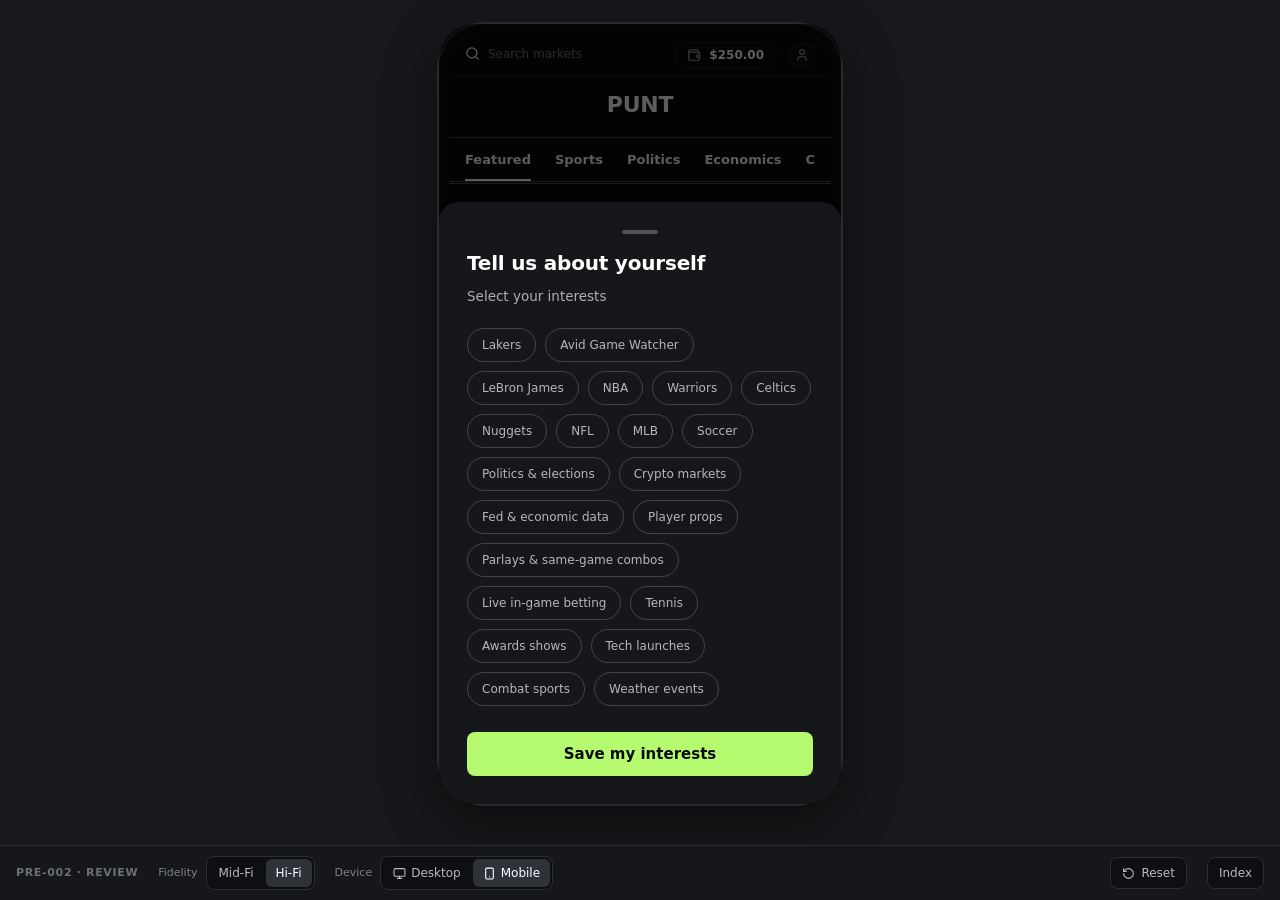
==== commit 32f69fae: "Default review bar to Hi-Fi and Mobile Sets the initial <html data-punt-theme> and device-frame attr" ====
--- a/pre-002-discovery.html
+++ b/pre-002-discovery.html
@@ -1,5 +1,5 @@
 <!doctype html>
-<html lang="en" data-punt-theme="midfi">
+<html lang="en" data-punt-theme="hifi">
 <head>
 <meta charset="utf-8">
 <meta name="viewport" content="width=device-width, initial-scale=1.0">
@@ -42,11 +42,38 @@
 a._action_lmoli_79{text-decoration:none}
 .pre-reset{margin-left:auto}
 ._flagsWrap_lmoli_106{margin-left:0}
+
+/* onboarding lives inside the device frame, not the browser chrome — so in the
+   Mobile simulation it's scoped to the phone mockup instead of the whole page. */
+._frame_lazny_32[data-device="mobile"]{contain:layout}
+._frame_lazny_32[data-device="mobile"] .pre-onboard-backdrop{padding:0;align-items:flex-end;border-radius:var(--frame-screen-radius);overflow:hidden}
+.pre-onboard-grip{display:none}
+._frame_lazny_32[data-device="mobile"] .pre-onboard-grip{display:block;width:36px;height:4px;border-radius:3px;background:currentColor;opacity:.25;margin:0 auto 14px}
+._frame_lazny_32[data-device="mobile"] .pre-onboard{width:100%;max-width:none;max-height:82%;border-radius:20px 20px 0 0;animation:pre-drawer-up .28s cubic-bezier(.2,.7,.2,1)}
+@keyframes pre-drawer-up{from{transform:translateY(100%)}to{transform:translateY(0)}}
+
+/* the real page's narrow-container carousel (generic "OpenAI" market) is a
+   separate sibling of our hero slot that only shows up under 34rem — keep it
+   hidden everywhere so the swapped-in concept hero is the mobile landing too.
+   The same container query also hides our hero slot itself (it expected the
+   carousel to take over on mobile) — force it back on. */
+._carousel_14ss8_4{display:none}
+._trendingHero_19tfx_303{display:grid}
+
+/* pick arrows/dots: top row (beside the tag) on wide cards, bottom-centered
+   on narrow ones — same container query breakpoint the real page already
+   uses for its own mobile layout */
+.pre-ranknav-bottom{display:none}
+@container (width<=34rem){
+  .pre-ranknav-top{display:none}
+  .pre-ranknav-bottom{display:flex; justify-content:center; width:100%; margin-top:4px}
+}
 </style>
 </head>
 <body>
-<div id="root"><div class="_appRoot_lazny_6"><div class="_stage_lazny_16" data-device="desktop"><div class="_frame_lazny_32" data-device="desktop"><div class="_viewport_lazny_59"><div class="_header_lazny_132"><header class="_bar_xk1yx_8"><div class="_utility_xk1yx_25"><button type="button" class="_pmark_xk1yx_37" aria-label="Punt — home"><svg class="_pmarkIcon_xk1yx_49" viewBox="0 0 33 50" role="img" aria-label="Punt" xmlns="http://www.w3.org/2000/svg"><path fill-rule="evenodd" clip-rule="evenodd" fill="currentColor" d="M20.9295 6.09855e-07C21.0402 -0.000160341 21.1185 0.0315406 21.2141 0.0907373C22.1173 0.651046 23.0156 1.25142 23.9143 1.81814L31.4762 6.61122C31.5067 7.10429 31.4916 7.65831 31.4916 8.15871L31.4926 22.8074C31.4936 23.5739 31.5322 24.4627 31.439 25.2143C31.4182 25.3827 30.114 26.2218 29.8975 26.37L27.0634 28.2856L21.3635 32.1745C20.9624 31.9421 20.5584 31.6675 20.1628 31.42L17.8589 29.9905C17.4922 29.7628 17.135 29.5198 16.7592 29.3083C16.7904 29.7628 16.7576 30.639 16.757 31.1364L16.7541 34.9385L16.7596 39.2202C16.7612 39.9827 16.7889 40.8905 16.7483 41.6376C18.1316 41.4486 18.6882 41.1519 19.3922 39.8762C19.4177 39.8859 19.442 39.8953 19.4652 39.9048C19.6116 39.7786 19.76 39.6401 19.8983 39.5072C20.6225 38.8114 21.2725 38.0569 21.9287 37.2989C21.9893 37.2289 22.0482 37.1548 22.1055 37.0824C22.7581 36.2493 23.364 35.3807 23.9204 34.4805C24.0014 34.3478 24.0636 34.2084 24.1433 34.074C24.5126 33.4611 24.8618 32.8362 25.1903 32.2004C25.4035 31.7831 25.5784 31.3711 25.781 30.9539C25.867 31.1247 25.9582 31.292 26.0443 31.4633C26.174 31.7213 26.2897 31.9939 26.4238 32.2488C27.25 33.8438 28.2143 35.3633 29.3059 36.7899C29.4014 36.9156 29.5056 37.0416 29.5984 37.1656C29.6226 37.2014 29.8318 37.454 29.858 37.4677C29.9152 37.5602 30.0272 37.6757 30.1047 37.7568C30.1762 37.8559 30.2545 37.9535 30.337 38.0439C30.8181 38.5711 31.2902 39.1016 31.8212 39.5803C31.9505 39.6967 32.1054 39.8327 32.2173 39.9629C32.1227 40.1041 31.8587 40.3171 31.7202 40.4439C31.58 40.5745 31.4431 40.7086 31.3093 40.8456C29.2331 42.9569 27.6353 45.2865 26.3094 47.9268C26.1373 48.2693 25.9767 48.6524 25.7866 48.9808C25.7098 48.7945 25.6176 48.6393 25.5384 48.4613C25.2852 47.8929 25.0001 47.3784 24.6993 46.8343L24.1244 45.8167C23.4918 44.7015 22.7274 43.573 21.9123 42.582C21.2613 41.8045 20.5629 41.0678 19.8212 40.3762C19.7648 40.5462 19.7082 40.7156 19.6467 40.8863C18.7973 43.2426 16.7769 45.8298 14.0796 45.9483C12.9239 45.9991 11.8709 45.5492 10.8983 44.953C10.0063 46.3455 8.87122 47.2574 7.49717 48.1194C6.59512 48.6751 5.57583 49.027 4.5821 49.3685L4.38984 48.8818C4.93883 48.47 5.27903 48.2659 5.69792 47.7004C5.96508 47.3421 6.15314 46.931 6.24954 46.4945C6.44758 45.6179 6.38908 44.2247 6.41059 43.3035C6.4199 42.9005 6.44089 42.3976 6.40548 42.0004C6.38515 41.8468 6.25479 41.749 6.13872 41.666C4.45607 40.462 2.21735 39.5411 0.648798 41.4599C0.552534 41.5774 0.573386 41.6235 0.415482 41.6646C0.272529 41.6302 0.126953 41.515 0 41.4296C0.402236 40.1063 1.20959 38.7167 2.18731 37.7376C3.30222 36.5991 4.82906 35.9586 6.4224 35.9602C6.3723 34.6247 6.41086 33.0324 6.41099 31.6785L6.40692 23.297C6.21203 23.261 5.99826 23.203 5.8056 23.1642C4.34066 22.8678 2.78273 23.3785 2.40856 24.9651C2.36148 25.1643 2.39269 25.4097 2.29236 25.5755C2.18535 25.637 2.04423 25.6304 1.91688 25.6382C1.73983 25.234 1.68239 24.7572 1.64671 24.3208C1.39058 21.1813 3.28674 18.8413 6.422 18.5731C6.40784 17.3557 6.4039 16.138 6.41059 14.9202C6.40574 13.4132 6.40915 11.906 6.42056 10.3989C6.56705 10.1359 8.52 8.80058 8.90597 8.52594L18.1498 1.9536C18.9877 1.35732 20.0743 0.532917 20.9295 6.09855e-07ZM12.3319 26.6562C12.2516 26.7022 12.1294 26.7664 12.0555 26.8147C11.9926 27.8657 12.0289 29.1761 12.0301 30.2532L12.0293 37.9894C12.0292 38.3123 12.0414 38.82 12.0117 39.1274C13.3003 39.8469 14.332 40.8081 15.7794 41.4152C15.8682 41.4387 15.9024 41.4657 15.9719 41.4402C16.0073 41.0412 15.9835 40.3899 15.9819 39.9691L15.9793 28.8058C15.4615 28.529 12.6559 26.6607 12.3319 26.6562ZM25.8341 15.3643C25.5592 15.5479 25.2762 15.7267 24.9936 15.8983C23.385 16.8758 21.8093 17.9144 20.2053 18.8968C19.557 19.2916 18.9141 19.6955 18.277 20.1084C17.7929 20.4159 17.2029 20.7787 16.7545 21.1287C16.7638 21.5113 16.6863 22.6478 16.7919 22.8832C16.9849 23.0575 17.3663 23.278 17.5994 23.4227C18.219 23.8027 18.8352 24.1887 19.4478 24.5808C19.6383 24.7024 19.9924 24.9018 20.1431 25.0262C20.8799 25.4786 25.1339 28.245 25.5563 28.3254C25.6491 28.2911 25.7662 28.226 25.8138 28.1337C25.9751 27.8208 25.8695 16.8122 25.8682 15.4233L25.8341 15.3643ZM14.2734 5.71087C13.0776 6.55142 12.389 6.96941 12.0968 8.52244C11.9974 9.05106 12.0233 9.83833 12.0239 10.391L12.028 12.9914L12.0296 20.7848C12.0296 22.1259 12.078 23.822 12.0077 25.1283C12.0433 25.1778 12.0203 25.1654 12.0711 25.1744C12.8854 24.5904 13.7123 24.0242 14.551 23.476C14.9521 23.2116 15.6427 22.7792 16.0131 22.5072C15.958 22.0305 15.9795 21.2823 15.9795 20.7818L15.9822 8.29058L15.978 5.61565C15.977 5.42437 15.9934 4.69835 15.9744 4.55016L15.9281 4.53663L14.2734 5.71087ZM16.9224 3.84702C16.877 3.91872 16.7853 4.05438 16.7809 4.13411C16.7544 4.60599 16.7558 5.09722 16.7534 5.56916L16.7499 8.35311C16.7495 11.5119 16.7869 14.7386 16.7444 17.8904C18.296 16.9571 19.8244 15.9553 21.3759 15.0191C21.6975 14.825 22.0215 14.625 22.3344 14.4171C22.6356 14.2432 25.7044 12.3499 25.8512 12.0572C25.9217 11.9165 25.8872 9.82649 25.8695 9.47717C25.3047 9.05979 17.1242 3.88578 16.9224 3.84702Z"></path></svg></button><div class="_search_xk1yx_57"><svg xmlns="http://www.w3.org/2000/svg" width="15" height="15" viewBox="0 0 24 24" fill="none" stroke="currentColor" stroke-width="2" stroke-linecap="round" stroke-linejoin="round" class="lucide lucide-search _searchIcon_xk1yx_70" aria-hidden="true"><path d="m21 21-4.34-4.34"></path><circle cx="11" cy="11" r="8"></circle></svg><input class="_searchInput_xk1yx_75" placeholder="Search markets" aria-label="Search markets" type="search" value=""></div><nav class="_editions_xk1yx_90" aria-label="Boards"><button type="button" class="_edition_xk1yx_90" data-on="true" aria-current="page">Predict</button><button type="button" class="_edition_xk1yx_90">Play</button><button type="button" class="_edition_xk1yx_90">Collect</button></nav><div class="_account_xk1yx_122"><button type="button" class="_wallet_xk1yx_132" aria-label="Wallet, $250.00"><svg xmlns="http://www.w3.org/2000/svg" width="14" height="14" viewBox="0 0 24 24" fill="none" stroke="currentColor" stroke-width="2" stroke-linecap="round" stroke-linejoin="round" class="lucide lucide-wallet _walletIcon_xk1yx_155" aria-hidden="true"><path d="M19 7V4a1 1 0 0 0-1-1H5a2 2 0 0 0 0 4h15a1 1 0 0 1 1 1v4h-3a2 2 0 0 0 0 4h3a1 1 0 0 0 1-1v-2a1 1 0 0 0-1-1"></path><path d="M3 5v14a2 2 0 0 0 2 2h15a1 1 0 0 0 1-1v-4"></path></svg><span class="_balance_xk1yx_160">$250.00</span></button><button type="button" class="_avatar_xk1yx_169" aria-label="Account"><svg xmlns="http://www.w3.org/2000/svg" width="14" height="14" viewBox="0 0 24 24" fill="none" stroke="currentColor" stroke-width="2" stroke-linecap="round" stroke-linejoin="round" class="lucide lucide-user" aria-hidden="true"><path d="M19 21v-2a4 4 0 0 0-4-4H9a4 4 0 0 0-4 4v2"></path><circle cx="12" cy="7" r="4"></circle></svg></button></div></div><div class="_flag_xk1yx_197"><div class="_dateline_xk1yx_205"><time>Tuesday, July 28, 2026</time><span class="_datelineSub_xk1yx_214">Today’s Board</span></div><button type="button" class="_logoButton_xk1yx_223" aria-label="Punt — home"><span class="pre-wordmark">PUNT</span></button><div class="_quote_xk1yx_242"><span class="_quoteLabel_xk1yx_252">Volume</span><span class="_quoteValue_xk1yx_255">$278.3M</span><span class="_quoteMove_xk1yx_259" data-dir="up">+2.22¢ ↑</span></div></div></header><nav class="_nav_1gdg0_6" aria-label="Browse markets by category"><div class="_row_1gdg0_13" role="tablist"><button type="button" role="tab" aria-selected="true" class="_chip_1gdg0_27" data-on="true">Featured</button><button type="button" role="tab" aria-selected="false" class="_chip_1gdg0_27">Sports</button><button type="button" role="tab" aria-selected="false" class="_chip_1gdg0_27">Politics</button><button type="button" role="tab" aria-selected="false" class="_chip_1gdg0_27">Economics</button><button type="button" role="tab" aria-selected="false" class="_chip_1gdg0_27">Crypto</button><button type="button" role="tab" aria-selected="false" class="_chip_1gdg0_27">Tech</button><button type="button" role="tab" aria-selected="false" class="_chip_1gdg0_27">Culture</button><button type="button" role="tab" aria-selected="false" class="_chip_1gdg0_27">Climate</button></div></nav></div><main class="_content_lazny_84"><div style="opacity: 1; transform: none;"><div class="_feedWrap_19tfx_717"><div class="_bands_19tfx_90"><section class="_band_19tfx_90" aria-label="Trending now"><header class="_bandHead_19tfx_105" data-kind="trending"><h2 class="_bandTitle_19tfx_133" data-kind="trending">Trending now</h2><span class="_bandNote_19tfx_173">Biggest movers · last hour</span></header><div class="_carousel_14ss8_4"><div class="_track_14ss8_17"><div class="_slide_14ss8_35"><div class="_root_1py48_2 _inverse_1py48_21 _padNone_1py48_28 _interactive_1py48_42 _tile_s34ji_6 _hero_s34ji_4" role="button" tabindex="0" aria-label="Will OpenAI release its next flagship model before October?" data-size="feature"><span class="_cover_s34ji_64" aria-hidden="true" style="--cover: url(/adaptive-discovery/covers/openai-flagship-oct.jpg);"></span><span class="_scrim_s34ji_105" aria-hidden="true"></span><div class="_heroInner_s34ji_200"><div class="_top_s34ji_123"><span class="_tag_2lkff_5" data-invert="true" data-status="ending" id="base-ui-_r_3_" data-base-ui-tooltip-trigger=""><span class="_tagDot_2lkff_25" aria-hidden="true"></span>Tech · Ending soon</span></div><div class="_bottom_s34ji_209"><p class="_q_s34ji_131">Will OpenAI release its next flagship model before October?</p><p class="_meta_s34ji_143" data-invert="true"><span>$3M vol</span></p><div class="_outWrap_s34ji_175"><div class="_outcomes_2lkff_82" data-invert="true"><div class="_outcome_2lkff_82" data-lead="down" role="button" tabindex="0" aria-label="Buy Yes at 47¢"><span class="_outHead_2lkff_115"><span class="_outName_2lkff_122">Yes</span><span class="_outVals_2lkff_132"><span class="_outMult_2lkff_138">2.13×</span><span class="_outPct_2lkff_143">47%</span></span></span><span class="_track_2lkff_150" aria-hidden="true"><span class="_fill_2lkff_158" style="width: 47%;"></span></span></div><div class="_outcome_2lkff_82" data-lead="up" role="button" tabindex="0" aria-label="Buy No at 53¢"><span class="_outHead_2lkff_115"><span class="_outName_2lkff_122">No</span><span class="_outVals_2lkff_132"><span class="_outMult_2lkff_138">1.89×</span><span class="_outPct_2lkff_143">53%</span></span></span><span class="_track_2lkff_150" aria-hidden="true"><span class="_fill_2lkff_158" style="width: 53%;"></span></span></div></div></div><button class="_button_1fbs5_1 _secondary_1fbs5_57 _sm_1fbs5_31 _trade_2lkff_208 _tradeOnImage_2lkff_214" type="button" aria-label="Trade this market">Trade</button></div></div></div></div><div class="_slide_14ss8_35"><div class="_root_1py48_2 _inverse_1py48_21 _padNone_1py48_28 _interactive_1py48_42 _tile_s34ji_6 _hero_s34ji_4" role="button" tabindex="0" aria-label="Will the Fed raise rates at its July 2026 meeting?" data-size="feature"><span class="_cover_s34ji_64" aria-hidden="true" style="--cover: url(/adaptive-discovery/covers/fed-jul-hike.jpg);"></span><span class="_scrim_s34ji_105" aria-hidden="true"></span><div class="_heroInner_s34ji_200"><div class="_top_s34ji_123"><span class="_tag_2lkff_5" data-invert="true" data-status="ending" id="base-ui-_r_5_" data-base-ui-tooltip-trigger=""><span class="_tagDot_2lkff_25" aria-hidden="true"></span>Economics · Ending soon</span></div><div class="_bottom_s34ji_209"><p class="_q_s34ji_131">Will the Fed raise rates at its July 2026 meeting?</p><p class="_meta_s34ji_143" data-invert="true"><span>$16.2M vol</span><span class="_metaSep_s34ji_163" aria-hidden="true">·</span><span class="_metaEvent_s34ji_158"><svg xmlns="http://www.w3.org/2000/svg" width="11" height="11" viewBox="0 0 24 24" fill="none" stroke="currentColor" stroke-width="2" stroke-linecap="round" stroke-linejoin="round" class="lucide lucide-layers" aria-hidden="true"><path d="M12.83 2.18a2 2 0 0 0-1.66 0L2.6 6.08a1 1 0 0 0 0 1.83l8.58 3.91a2 2 0 0 0 1.66 0l8.58-3.9a1 1 0 0 0 0-1.83z"></path><path d="M2 12a1 1 0 0 0 .58.91l8.6 3.91a2 2 0 0 0 1.65 0l8.58-3.9A1 1 0 0 0 22 12"></path><path d="M2 17a1 1 0 0 0 .58.91l8.6 3.91a2 2 0 0 0 1.65 0l8.58-3.9A1 1 0 0 0 22 17"></path></svg>2 markets</span></p><div class="_outWrap_s34ji_175"><div class="_outcomes_2lkff_82" data-invert="true"><div class="_outcome_2lkff_82" data-lead="down" role="button" tabindex="0" aria-label="Buy Yes at 36¢"><span class="_outHead_2lkff_115"><span class="_outName_2lkff_122">Yes</span><span class="_outVals_2lkff_132"><span class="_outMult_2lkff_138">2.78×</span><span class="_outPct_2lkff_143">36%</span></span></span><span class="_track_2lkff_150" aria-hidden="true"><span class="_fill_2lkff_158" style="width: 36%;"></span></span></div><div class="_outcome_2lkff_82" data-lead="up" role="button" tabindex="0" aria-label="Buy No at 64¢"><span class="_outHead_2lkff_115"><span class="_outName_2lkff_122">No</span><span class="_outVals_2lkff_132"><span class="_outMult_2lkff_138">1.56×</span><span class="_outPct_2lkff_143">64%</span></span></span><span class="_track_2lkff_150" aria-hidden="true"><span class="_fill_2lkff_158" style="width: 64%;"></span></span></div></div></div><button class="_button_1fbs5_1 _secondary_1fbs5_57 _sm_1fbs5_31 _trade_2lkff_208 _tradeOnImage_2lkff_214" type="button" aria-label="Trade this market">Trade</button></div></div></div></div><div class="_slide_14ss8_35"><div class="_root_1py48_2 _inverse_1py48_21 _padNone_1py48_28 _interactive_1py48_42 _tile_s34ji_6 _hero_s34ji_4" role="button" tabindex="0" aria-label="Will “The Odyssey” gross over $500M worldwide by Labor Day?" data-size="feature"><span class="_cover_s34ji_64" aria-hidden="true" style="--cover: url(/adaptive-discovery/covers/odyssey-box-office.jpg);"></span><span class="_scrim_s34ji_105" aria-hidden="true"></span><div class="_heroInner_s34ji_200"><div class="_top_s34ji_123"><span class="_tag_2lkff_5" data-invert="true" data-status="ending" id="base-ui-_r_7_" data-base-ui-tooltip-trigger=""><span class="_tagDot_2lkff_25" aria-hidden="true"></span>Culture · Ending soon</span></div><div class="_bottom_s34ji_209"><p class="_q_s34ji_131">Will “The Odyssey” gross over $500M worldwide by Labor Day?</p><p class="_meta_s34ji_143" data-invert="true"><span>$1.8M vol</span></p><div class="_outWrap_s34ji_175"><div class="_outcomes_2lkff_82" data-invert="true"><div class="_outcome_2lkff_82" data-lead="up" role="button" tabindex="0" aria-label="Buy Yes at 62¢"><span class="_outHead_2lkff_115"><span class="_outName_2lkff_122">Yes</span><span class="_outVals_2lkff_132"><span class="_outMult_2lkff_138">1.61×</span><span class="_outPct_2lkff_143">62%</span></span></span><span class="_track_2lkff_150" aria-hidden="true"><span class="_fill_2lkff_158" style="width: 62%;"></span></span></div><div class="_outcome_2lkff_82" data-lead="down" role="button" tabindex="0" aria-label="Buy No at 38¢"><span class="_outHead_2lkff_115"><span class="_outName_2lkff_122">No</span><span class="_outVals_2lkff_132"><span class="_outMult_2lkff_138">2.63×</span><span class="_outPct_2lkff_143">38%</span></span></span><span class="_track_2lkff_150" aria-hidden="true"><span class="_fill_2lkff_158" style="width: 38%;"></span></span></div></div></div><button class="_button_1fbs5_1 _secondary_1fbs5_57 _sm_1fbs5_31 _trade_2lkff_208 _tradeOnImage_2lkff_214" type="button" aria-label="Trade this market">Trade</button></div></div></div></div><div class="_slide_14ss8_35"><div class="_root_1py48_2 _inverse_1py48_21 _padNone_1py48_28 _interactive_1py48_42 _tile_s34ji_6 _hero_s34ji_4" role="button" tabindex="0" aria-label="Will Bitcoin hit a new all-time high in August 2026?" data-size="feature"><span class="_cover_s34ji_64" aria-hidden="true" style="--cover: url(/adaptive-discovery/covers/btc-ath-aug.jpg);"></span><span class="_scrim_s34ji_105" aria-hidden="true"></span><div class="_heroInner_s34ji_200"><div class="_top_s34ji_123"><span class="_tag_2lkff_5" data-invert="true" data-status="ending" id="base-ui-_r_9_" data-base-ui-tooltip-trigger=""><span class="_tagDot_2lkff_25" aria-hidden="true"></span>Crypto · Ending soon</span></div><div class="_bottom_s34ji_209"><p class="_q_s34ji_131">Will Bitcoin hit a new all-time high in August 2026?</p><p class="_meta_s34ji_143" data-invert="true"><span>$6.7M vol</span><span class="_metaSep_s34ji_163" aria-hidden="true">·</span><span class="_metaEvent_s34ji_158"><svg xmlns="http://www.w3.org/2000/svg" width="11" height="11" viewBox="0 0 24 24" fill="none" stroke="currentColor" stroke-width="2" stroke-linecap="round" stroke-linejoin="round" class="lucide lucide-layers" aria-hidden="true"><path d="M12.83 2.18a2 2 0 0 0-1.66 0L2.6 6.08a1 1 0 0 0 0 1.83l8.58 3.91a2 2 0 0 0 1.66 0l8.58-3.9a1 1 0 0 0 0-1.83z"></path><path d="M2 12a1 1 0 0 0 .58.91l8.6 3.91a2 2 0 0 0 1.65 0l8.58-3.9A1 1 0 0 0 22 12"></path><path d="M2 17a1 1 0 0 0 .58.91l8.6 3.91a2 2 0 0 0 1.65 0l8.58-3.9A1 1 0 0 0 22 17"></path></svg>3 markets</span></p><div class="_outWrap_s34ji_175"><div class="_outcomes_2lkff_82" data-invert="true"><div class="_outcome_2lkff_82" data-lead="down" role="button" tabindex="0" aria-label="Buy Yes at 37¢"><span class="_outHead_2lkff_115"><span class="_outName_2lkff_122">Yes</span><span class="_outVals_2lkff_132"><span class="_outMult_2lkff_138">2.70×</span><span class="_outPct_2lkff_143">37%</span></span></span><span class="_track_2lkff_150" aria-hidden="true"><span class="_fill_2lkff_158" style="width: 37%;"></span></span></div><div class="_outcome_2lkff_82" data-lead="up" role="button" tabindex="0" aria-label="Buy No at 63¢"><span class="_outHead_2lkff_115"><span class="_outName_2lkff_122">No</span><span class="_outVals_2lkff_132"><span class="_outMult_2lkff_138">1.59×</span><span class="_outPct_2lkff_143">63%</span></span></span><span class="_track_2lkff_150" aria-hidden="true"><span class="_fill_2lkff_158" style="width: 63%;"></span></span></div></div></div><button class="_button_1fbs5_1 _secondary_1fbs5_57 _sm_1fbs5_31 _trade_2lkff_208 _tradeOnImage_2lkff_214" type="button" aria-label="Trade this market">Trade</button></div></div></div></div><div class="_slide_14ss8_35"><div class="_root_1py48_2 _inverse_1py48_21 _padNone_1py48_28 _interactive_1py48_42 _tile_s34ji_6 _hero_s34ji_4" role="button" tabindex="0" aria-label="Will the US government shut down before October 2026?" data-size="feature"><span class="_cover_s34ji_64" aria-hidden="true" style="--cover: url(/adaptive-discovery/covers/shutdown-2026.jpg);"></span><span class="_scrim_s34ji_105" aria-hidden="true"></span><div class="_heroInner_s34ji_200"><div class="_top_s34ji_123"><span class="_tag_2lkff_5" data-invert="true" data-status="ending" id="base-ui-_r_b_" data-base-ui-tooltip-trigger=""><span class="_tagDot_2lkff_25" aria-hidden="true"></span>Politics · Ending soon</span></div><div class="_bottom_s34ji_209"><p class="_q_s34ji_131">Will the US government shut down before October 2026?</p><p class="_meta_s34ji_143" data-invert="true"><span>$5.6M vol</span></p><div class="_outWrap_s34ji_175"><div class="_outcomes_2lkff_82" data-invert="true"><div class="_outcome_2lkff_82" data-lead="down" role="button" tabindex="0" aria-label="Buy Yes at 39¢"><span class="_outHead_2lkff_115"><span class="_outName_2lkff_122">Yes</span><span class="_outVals_2lkff_132"><span class="_outMult_2lkff_138">2.56×</span><span class="_outPct_2lkff_143">39%</span></span></span><span class="_track_2lkff_150" aria-hidden="true"><span class="_fill_2lkff_158" style="width: 39%;"></span></span></div><div class="_outcome_2lkff_82" data-lead="up" role="button" tabindex="0" aria-label="Buy No at 61¢"><span class="_outHead_2lkff_115"><span class="_outName_2lkff_122">No</span><span class="_outVals_2lkff_132"><span class="_outMult_2lkff_138">1.64×</span><span class="_outPct_2lkff_143">61%</span></span></span><span class="_track_2lkff_150" aria-hidden="true"><span class="_fill_2lkff_158" style="width: 61%;"></span></span></div></div></div><button class="_button_1fbs5_1 _secondary_1fbs5_57 _sm_1fbs5_31 _trade_2lkff_208 _tradeOnImage_2lkff_214" type="button" aria-label="Trade this market">Trade</button></div></div></div></div></div><div class="_dots_14ss8_42" aria-hidden="true"><button type="button" class="_dot_14ss8_42" data-on="true" aria-label="Go to trending card 1"></button><button type="button" class="_dot_14ss8_42" aria-label="Go to trending card 2"></button><button type="button" class="_dot_14ss8_42" aria-label="Go to trending card 3"></button><button type="button" class="_dot_14ss8_42" aria-label="Go to trending card 4"></button><button type="button" class="_dot_14ss8_42" aria-label="Go to trending card 5"></button></div></div><div class="_trendingTop_19tfx_298"><div class="_trendingHero_19tfx_303" id="heroSlot"></div><div class="_tunerSlot_19tfx_308"><aside class="_card_zsbvw_5" aria-label="Customize your view"><header class="_head_zsbvw_17"><svg xmlns="http://www.w3.org/2000/svg" width="16" height="16" viewBox="0 0 24 24" fill="none" stroke="currentColor" stroke-width="2" stroke-linecap="round" stroke-linejoin="round" class="lucide lucide-sliders-horizontal" aria-hidden="true"><path d="M10 5H3"></path><path d="M12 19H3"></path><path d="M14 3v4"></path><path d="M16 17v4"></path><path d="M21 12h-9"></path><path d="M21 19h-5"></path><path d="M21 5h-7"></path><path d="M8 10v4"></path><path d="M8 12H3"></path></svg><div class="_headText_zsbvw_23"><p class="_title_zsbvw_29">Customize your view</p><p class="_sub_zsbvw_37">7 of 7 topics showing · tap to refine</p></div></header><div class="_grid_zsbvw_47" role="group" aria-label="Topics on your board"><div class="_tile_zsbvw_57" data-on="true"><button type="button" class="_tileMain_zsbvw_74" aria-label="Refine Politics topics"><span class="_num_zsbvw_105">(01)</span><span class="_name_zsbvw_112">Politics</span><span class="_eg_zsbvw_124">Elections / Congress…</span></button><button type="button" class="_checkBtn_zsbvw_88" role="checkbox" aria-checked="true" aria-label="Toggle Politics"><span class="_check_zsbvw_88" data-state="on" aria-hidden="true"><svg viewBox="0 0 12 12" width="12" height="12"><path d="M2.5 6.5l2.5 2.5 4.5-5" fill="none" stroke="currentColor" stroke-width="1.8" stroke-linecap="round" stroke-linejoin="round"></path></svg></span></button></div><div class="_tile_zsbvw_57" data-on="true"><button type="button" class="_tileMain_zsbvw_74" aria-label="Refine Economics topics"><span class="_num_zsbvw_105">(02)</span><span class="_name_zsbvw_112">Economics</span><span class="_eg_zsbvw_124">Fed / CPI / S&amp;P…</span></button><button type="button" class="_checkBtn_zsbvw_88" role="checkbox" aria-checked="true" aria-label="Toggle Economics"><span class="_check_zsbvw_88" data-state="on" aria-hidden="true"><svg viewBox="0 0 12 12" width="12" height="12"><path d="M2.5 6.5l2.5 2.5 4.5-5" fill="none" stroke="currentColor" stroke-width="1.8" stroke-linecap="round" stroke-linejoin="round"></path></svg></span></button></div><div class="_tile_zsbvw_57" data-on="true"><button type="button" class="_tileMain_zsbvw_74" aria-label="Refine Sports topics"><span class="_num_zsbvw_105">(03)</span><span class="_name_zsbvw_112">Sports</span><span class="_eg_zsbvw_124">MLB / NFL / Tennis…</span></button><button type="button" class="_checkBtn_zsbvw_88" role="checkbox" aria-checked="true" aria-label="Toggle Sports"><span class="_check_zsbvw_88" data-state="on" aria-hidden="true"><svg viewBox="0 0 12 12" width="12" height="12"><path d="M2.5 6.5l2.5 2.5 4.5-5" fill="none" stroke="currentColor" stroke-width="1.8" stroke-linecap="round" stroke-linejoin="round"></path></svg></span></button></div><div class="_tile_zsbvw_57" data-on="true"><button type="button" class="_tileMain_zsbvw_74" aria-label="Refine Crypto topics"><span class="_num_zsbvw_105">(04)</span><span class="_name_zsbvw_112">Crypto</span><span class="_eg_zsbvw_124">BTC / ETH / SOL…</span></button><button type="button" class="_checkBtn_zsbvw_88" role="checkbox" aria-checked="true" aria-label="Toggle Crypto"><span class="_check_zsbvw_88" data-state="on" aria-hidden="true"><svg viewBox="0 0 12 12" width="12" height="12"><path d="M2.5 6.5l2.5 2.5 4.5-5" fill="none" stroke="currentColor" stroke-width="1.8" stroke-linecap="round" stroke-linejoin="round"></path></svg></span></button></div><div class="_tile_zsbvw_57" data-on="true"><button type="button" class="_tileMain_zsbvw_74" aria-label="Refine Tech topics"><span class="_num_zsbvw_105">(05)</span><span class="_name_zsbvw_112">Tech</span><span class="_eg_zsbvw_124">AI / Apple / Tesla…</span></button><button type="button" class="_checkBtn_zsbvw_88" role="checkbox" aria-checked="true" aria-label="Toggle Tech"><span class="_check_zsbvw_88" data-state="on" aria-hidden="true"><svg viewBox="0 0 12 12" width="12" height="12"><path d="M2.5 6.5l2.5 2.5 4.5-5" fill="none" stroke="currentColor" stroke-width="1.8" stroke-linecap="round" stroke-linejoin="round"></path></svg></span></button></div><div class="_tile_zsbvw_57" data-on="true"><button type="button" class="_tileMain_zsbvw_74" aria-label="Refine Culture topics"><span class="_num_zsbvw_105">(06)</span><span class="_name_zsbvw_112">Culture</span><span class="_eg_zsbvw_124">Movies / Music / TV…</span></button><button type="button" class="_checkBtn_zsbvw_88" role="checkbox" aria-checked="true" aria-label="Toggle Culture"><span class="_check_zsbvw_88" data-state="on" aria-hidden="true"><svg viewBox="0 0 12 12" width="12" height="12"><path d="M2.5 6.5l2.5 2.5 4.5-5" fill="none" stroke="currentColor" stroke-width="1.8" stroke-linecap="round" stroke-linejoin="round"></path></svg></span></button></div><div class="_tile_zsbvw_57" data-on="true"><button type="button" class="_tileMain_zsbvw_74" aria-label="Refine Climate topics"><span class="_num_zsbvw_105">(07)</span><span class="_name_zsbvw_112">Climate</span><span class="_eg_zsbvw_124">Storms / Heat…</span></button><button type="button" class="_checkBtn_zsbvw_88" role="checkbox" aria-checked="true" aria-label="Toggle Climate"><span class="_check_zsbvw_88" data-state="on" aria-hidden="true"><svg viewBox="0 0 12 12" width="12" height="12"><path d="M2.5 6.5l2.5 2.5 4.5-5" fill="none" stroke="currentColor" stroke-width="1.8" stroke-linecap="round" stroke-linejoin="round"></path></svg></span></button></div></div><div class="_dots_zsbvw_167" aria-hidden="true"><span class="_dot_zsbvw_167" data-on="true"></span><span class="_dot_zsbvw_167"></span><span class="_dot_zsbvw_167"></span><span class="_dot_zsbvw_167"></span><span class="_dot_zsbvw_167"></span><span class="_dot_zsbvw_167"></span><span class="_dot_zsbvw_167"></span></div></aside></div></div><div class="_shelfGrid_19tfx_187 _trendingMovers_19tfx_328"><div class="_root_1py48_2 _default_1py48_12 _padNone_1py48_28 _interactive_1py48_42 _tile_s34ji_6 _standard_s34ji_4" role="button" tabindex="0" aria-label="Will the Fed raise rates at its July 2026 meeting?" data-size="cell"><div class="_imgTop_s34ji_74"><span class="_cover_s34ji_64" aria-hidden="true" style="--cover: url(/adaptive-discovery/covers/fed-jul-hike.jpg);"></span><span class="_scrim_s34ji_105" aria-hidden="true"></span><div class="_imgTag_s34ji_241"><span class="_tag_2lkff_5" data-invert="true" data-status="ending" id="base-ui-_r_f_" data-base-ui-tooltip-trigger=""><span class="_tagDot_2lkff_25" aria-hidden="true"></span>Economics · Ending soon</span></div></div><div class="_body_s34ji_250"><p class="_q_s34ji_131">Will the Fed raise rates at its July 2026 meeting?</p><p class="_meta_s34ji_143"><span>$16.2M vol</span><span class="_metaSep_s34ji_163" aria-hidden="true">·</span><span class="_metaEvent_s34ji_158"><svg xmlns="http://www.w3.org/2000/svg" width="11" height="11" viewBox="0 0 24 24" fill="none" stroke="currentColor" stroke-width="2" stroke-linecap="round" stroke-linejoin="round" class="lucide lucide-layers" aria-hidden="true"><path d="M12.83 2.18a2 2 0 0 0-1.66 0L2.6 6.08a1 1 0 0 0 0 1.83l8.58 3.91a2 2 0 0 0 1.66 0l8.58-3.9a1 1 0 0 0 0-1.83z"></path><path d="M2 12a1 1 0 0 0 .58.91l8.6 3.91a2 2 0 0 0 1.65 0l8.58-3.9A1 1 0 0 0 22 12"></path><path d="M2 17a1 1 0 0 0 .58.91l8.6 3.91a2 2 0 0 0 1.65 0l8.58-3.9A1 1 0 0 0 22 17"></path></svg>2 markets</span></p><div class="_outWrap_s34ji_175"><div class="_outcomes_2lkff_82" data-dense="true"><div class="_outcome_2lkff_82" data-lead="down" role="button" tabindex="0" aria-label="Buy Yes at 36¢"><span class="_outHead_2lkff_115"><span class="_outName_2lkff_122">Yes</span><span class="_outVals_2lkff_132"><span class="_outMult_2lkff_138">2.78×</span><span class="_outPct_2lkff_143">36%</span></span></span><span class="_track_2lkff_150" aria-hidden="true"><span class="_fill_2lkff_158" style="width: 36%;"></span></span></div><div class="_outcome_2lkff_82" data-lead="up" role="button" tabindex="0" aria-label="Buy No at 64¢"><span class="_outHead_2lkff_115"><span class="_outName_2lkff_122">No</span><span class="_outVals_2lkff_132"><span class="_outMult_2lkff_138">1.56×</span><span class="_outPct_2lkff_143">64%</span></span></span><span class="_track_2lkff_150" aria-hidden="true"><span class="_fill_2lkff_158" style="width: 64%;"></span></span></div></div></div><button class="_button_1fbs5_1 _secondary_1fbs5_57 _sm_1fbs5_31 _trade_2lkff_208" type="button" aria-label="Trade this market">Trade</button></div></div><div class="_root_1py48_2 _default_1py48_12 _padNone_1py48_28 _interactive_1py48_42 _tile_s34ji_6 _standard_s34ji_4" role="button" tabindex="0" aria-label="Will “The Odyssey” gross over $500M worldwide by Labor Day?" data-size="cell"><div class="_imgTop_s34ji_74"><span class="_cover_s34ji_64" aria-hidden="true" style="--cover: url(/adaptive-discovery/covers/odyssey-box-office.jpg);"></span><span class="_scrim_s34ji_105" aria-hidden="true"></span><div class="_imgTag_s34ji_241"><span class="_tag_2lkff_5" data-invert="true" data-status="ending" id="base-ui-_r_h_" data-base-ui-tooltip-trigger=""><span class="_tagDot_2lkff_25" aria-hidden="true"></span>Culture · Ending soon</span></div></div><div class="_body_s34ji_250"><p class="_q_s34ji_131">Will “The Odyssey” gross over $500M worldwide by Labor Day?</p><p class="_meta_s34ji_143"><span>$1.8M vol</span></p><div class="_outWrap_s34ji_175"><div class="_outcomes_2lkff_82" data-dense="true"><div class="_outcome_2lkff_82" data-lead="up" role="button" tabindex="0" aria-label="Buy Yes at 62¢"><span class="_outHead_2lkff_115"><span class="_outName_2lkff_122">Yes</span><span class="_outVals_2lkff_132"><span class="_outMult_2lkff_138">1.61×</span><span class="_outPct_2lkff_143">62%</span></span></span><span class="_track_2lkff_150" aria-hidden="true"><span class="_fill_2lkff_158" style="width: 62%;"></span></span></div><div class="_outcome_2lkff_82" data-lead="down" role="button" tabindex="0" aria-label="Buy No at 38¢"><span class="_outHead_2lkff_115"><span class="_outName_2lkff_122">No</span><span class="_outVals_2lkff_132"><span class="_outMult_2lkff_138">2.63×</span><span class="_outPct_2lkff_143">38%</span></span></span><span class="_track_2lkff_150" aria-hidden="true"><span class="_fill_2lkff_158" style="width: 38%;"></span></span></div></div></div><button class="_button_1fbs5_1 _secondary_1fbs5_57 _sm_1fbs5_31 _trade_2lkff_208" type="button" aria-label="Trade this market">Trade</button></div></div><div class="_root_1py48_2 _default_1py48_12 _padNone_1py48_28 _interactive_1py48_42 _tile_s34ji_6 _standard_s34ji_4" role="button" tabindex="0" aria-label="Will Bitcoin hit a new all-time high in August 2026?" data-size="cell"><div class="_imgTop_s34ji_74"><span class="_cover_s34ji_64" aria-hidden="true" style="--cover: url(/adaptive-discovery/covers/btc-ath-aug.jpg);"></span><span class="_scrim_s34ji_105" aria-hidden="true"></span><div class="_imgTag_s34ji_241"><span class="_tag_2lkff_5" data-invert="true" data-status="ending" id="base-ui-_r_j_" data-base-ui-tooltip-trigger=""><span class="_tagDot_2lkff_25" aria-hidden="true"></span>Crypto · Ending soon</span></div></div><div class="_body_s34ji_250"><p class="_q_s34ji_131">Will Bitcoin hit a new all-time high in August 2026?</p><p class="_meta_s34ji_143"><span>$6.7M vol</span><span class="_metaSep_s34ji_163" aria-hidden="true">·</span><span class="_metaEvent_s34ji_158"><svg xmlns="http://www.w3.org/2000/svg" width="11" height="11" viewBox="0 0 24 24" fill="none" stroke="currentColor" stroke-width="2" stroke-linecap="round" stroke-linejoin="round" class="lucide lucide-layers" aria-hidden="true"><path d="M12.83 2.18a2 2 0 0 0-1.66 0L2.6 6.08a1 1 0 0 0 0 1.83l8.58 3.91a2 2 0 0 0 1.66 0l8.58-3.9a1 1 0 0 0 0-1.83z"></path><path d="M2 12a1 1 0 0 0 .58.91l8.6 3.91a2 2 0 0 0 1.65 0l8.58-3.9A1 1 0 0 0 22 12"></path><path d="M2 17a1 1 0 0 0 .58.91l8.6 3.91a2 2 0 0 0 1.65 0l8.58-3.9A1 1 0 0 0 22 17"></path></svg>3 markets</span></p><div class="_outWrap_s34ji_175"><div class="_outcomes_2lkff_82" data-dense="true"><div class="_outcome_2lkff_82" data-lead="down" role="button" tabindex="0" aria-label="Buy Yes at 37¢"><span class="_outHead_2lkff_115"><span class="_outName_2lkff_122">Yes</span><span class="_outVals_2lkff_132"><span class="_outMult_2lkff_138">2.70×</span><span class="_outPct_2lkff_143">37%</span></span></span><span class="_track_2lkff_150" aria-hidden="true"><span class="_fill_2lkff_158" style="width: 37%;"></span></span></div><div class="_outcome_2lkff_82" data-lead="up" role="button" tabindex="0" aria-label="Buy No at 63¢"><span class="_outHead_2lkff_115"><span class="_outName_2lkff_122">No</span><span class="_outVals_2lkff_132"><span class="_outMult_2lkff_138">1.59×</span><span class="_outPct_2lkff_143">63%</span></span></span><span class="_track_2lkff_150" aria-hidden="true"><span class="_fill_2lkff_158" style="width: 63%;"></span></span></div></div></div><button class="_button_1fbs5_1 _secondary_1fbs5_57 _sm_1fbs5_31 _trade_2lkff_208" type="button" aria-label="Trade this market">Trade</button></div></div><div class="_root_1py48_2 _default_1py48_12 _padNone_1py48_28 _interactive_1py48_42 _tile_s34ji_6 _standard_s34ji_4" role="button" tabindex="0" aria-label="Will the US government shut down before October 2026?" data-size="cell"><div class="_imgTop_s34ji_74"><span class="_cover_s34ji_64" aria-hidden="true" style="--cover: url(/adaptive-discovery/covers/shutdown-2026.jpg);"></span><span class="_scrim_s34ji_105" aria-hidden="true"></span><div class="_imgTag_s34ji_241"><span class="_tag_2lkff_5" data-invert="true" data-status="ending" id="base-ui-_r_l_" data-base-ui-tooltip-trigger=""><span class="_tagDot_2lkff_25" aria-hidden="true"></span>Politics · Ending soon</span></div></div><div class="_body_s34ji_250"><p class="_q_s34ji_131">Will the US government shut down before October 2026?</p><p class="_meta_s34ji_143"><span>$5.6M vol</span></p><div class="_outWrap_s34ji_175"><div class="_outcomes_2lkff_82" data-dense="true"><div class="_outcome_2lkff_82" data-lead="down" role="button" tabindex="0" aria-label="Buy Yes at 39¢"><span class="_outHead_2lkff_115"><span class="_outName_2lkff_122">Yes</span><span class="_outVals_2lkff_132"><span class="_outMult_2lkff_138">2.56×</span><span class="_outPct_2lkff_143">39%</span></span></span><span class="_track_2lkff_150" aria-hidden="true"><span class="_fill_2lkff_158" style="width: 39%;"></span></span></div><div class="_outcome_2lkff_82" data-lead="up" role="button" tabindex="0" aria-label="Buy No at 61¢"><span class="_outHead_2lkff_115"><span class="_outName_2lkff_122">No</span><span class="_outVals_2lkff_132"><span class="_outMult_2lkff_138">1.64×</span><span class="_outPct_2lkff_143">61%</span></span></span><span class="_track_2lkff_150" aria-hidden="true"><span class="_fill_2lkff_158" style="width: 61%;"></span></span></div></div></div><button class="_button_1fbs5_1 _secondary_1fbs5_57 _sm_1fbs5_31 _trade_2lkff_208" type="button" aria-label="Trade this market">Trade</button></div></div></div></section><section class="_band_19tfx_90" aria-label="Sports"><header class="_bandHead_19tfx_105"><h2 class="_bandTitle_19tfx_133">Sports</h2><span class="_bandNote_19tfx_173">12 markets · 17.2K trading</span><button type="button" class="_seeMore_19tfx_260">See more<svg xmlns="http://www.w3.org/2000/svg" width="15" height="15" viewBox="0 0 24 24" fill="none" stroke="currentColor" stroke-width="2" stroke-linecap="round" stroke-linejoin="round" class="lucide lucide-arrow-right" aria-hidden="true"><path d="M5 12h14"></path><path d="m12 5 7 7-7 7"></path></svg></button></header><div class="_shelfMobile_19tfx_248"><div class="_root_1py48_2 _inverse_1py48_21 _padNone_1py48_28 _interactive_1py48_42 _tile_s34ji_6 _hero_s34ji_4" role="button" tabindex="0" aria-label="Will the Los Angeles Dodgers win the 2026 World Series?" data-size="feature"><span class="_cover_s34ji_64" aria-hidden="true" style="--cover: url(/adaptive-discovery/covers/dodgers-ws-2026.jpg);"></span><span class="_scrim_s34ji_105" aria-hidden="true"></span><div class="_heroInner_s34ji_200"><div class="_top_s34ji_123"><span class="_tag_2lkff_5" data-invert="true" data-status="live"><span class="_tagDot_2lkff_25" aria-hidden="true"></span>Sports · Live</span></div><div class="_bottom_s34ji_209"><p class="_q_s34ji_131">Will the Los Angeles Dodgers win the 2026 World Series?</p><p class="_meta_s34ji_143" data-invert="true"><span>$9.2M vol</span><span class="_metaSep_s34ji_163" aria-hidden="true">·</span><span class="_metaEvent_s34ji_158"><svg xmlns="http://www.w3.org/2000/svg" width="11" height="11" viewBox="0 0 24 24" fill="none" stroke="currentColor" stroke-width="2" stroke-linecap="round" stroke-linejoin="round" class="lucide lucide-layers" aria-hidden="true"><path d="M12.83 2.18a2 2 0 0 0-1.66 0L2.6 6.08a1 1 0 0 0 0 1.83l8.58 3.91a2 2 0 0 0 1.66 0l8.58-3.9a1 1 0 0 0 0-1.83z"></path><path d="M2 12a1 1 0 0 0 .58.91l8.6 3.91a2 2 0 0 0 1.65 0l8.58-3.9A1 1 0 0 0 22 12"></path><path d="M2 17a1 1 0 0 0 .58.91l8.6 3.91a2 2 0 0 0 1.65 0l8.58-3.9A1 1 0 0 0 22 17"></path></svg>4 markets</span></p><div class="_outWrap_s34ji_175"><div class="_outcomes_2lkff_82" data-invert="true"><div class="_outcome_2lkff_82" data-lead="down" role="button" tabindex="0" aria-label="Buy Yes at 34¢"><span class="_outHead_2lkff_115"><span class="_outName_2lkff_122">Yes</span><span class="_outVals_2lkff_132"><span class="_outMult_2lkff_138">2.94×</span><span class="_outPct_2lkff_143">34%</span></span></span><span class="_track_2lkff_150" aria-hidden="true"><span class="_fill_2lkff_158" style="width: 34%;"></span></span></div><div class="_outcome_2lkff_82" data-lead="up" role="button" tabindex="0" aria-label="Buy No at 66¢"><span class="_outHead_2lkff_115"><span class="_outName_2lkff_122">No</span><span class="_outVals_2lkff_132"><span class="_outMult_2lkff_138">1.52×</span><span class="_outPct_2lkff_143">66%</span></span></span><span class="_track_2lkff_150" aria-hidden="true"><span class="_fill_2lkff_158" style="width: 66%;"></span></span></div></div></div><button class="_button_1fbs5_1 _secondary_1fbs5_57 _sm_1fbs5_31 _trade_2lkff_208 _tradeOnImage_2lkff_214" type="button" aria-label="Trade this market">Trade</button></div></div></div><div class="_root_1py48_2 _default_1py48_12 _padNone_1py48_28 _interactive_1py48_42 _tile_s34ji_6 _standard_s34ji_4" role="button" tabindex="0" aria-label="Will the New York Yankees win the 2026 World Series?" data-size="tall"><div class="_imgTop_s34ji_74"><span class="_cover_s34ji_64" aria-hidden="true" style="--cover: url(/adaptive-discovery/covers/yankees-ws-2026.jpg);"></span><span class="_scrim_s34ji_105" aria-hidden="true"></span><div class="_imgTag_s34ji_241"><span class="_tag_2lkff_5" data-invert="true" data-status="live"><span class="_tagDot_2lkff_25" aria-hidden="true"></span>Sports · Live</span></div></div><div class="_body_s34ji_250"><p class="_q_s34ji_131">Will the New York Yankees win the 2026 World Series?</p><p class="_meta_s34ji_143"><span>$5.1M vol</span><span class="_metaSep_s34ji_163" aria-hidden="true">·</span><span class="_metaEvent_s34ji_158"><svg xmlns="http://www.w3.org/2000/svg" width="11" height="11" viewBox="0 0 24 24" fill="none" stroke="currentColor" stroke-width="2" stroke-linecap="round" stroke-linejoin="round" class="lucide lucide-layers" aria-hidden="true"><path d="M12.83 2.18a2 2 0 0 0-1.66 0L2.6 6.08a1 1 0 0 0 0 1.83l8.58 3.91a2 2 0 0 0 1.66 0l8.58-3.9a1 1 0 0 0 0-1.83z"></path><path d="M2 12a1 1 0 0 0 .58.91l8.6 3.91a2 2 0 0 0 1.65 0l8.58-3.9A1 1 0 0 0 22 12"></path><path d="M2 17a1 1 0 0 0 .58.91l8.6 3.91a2 2 0 0 0 1.65 0l8.58-3.9A1 1 0 0 0 22 17"></path></svg>4 markets</span></p><div class="_outWrap_s34ji_175"><div class="_outcomes_2lkff_82" data-dense="true"><div class="_outcome_2lkff_82" data-lead="down" role="button" tabindex="0" aria-label="Buy Yes at 22¢"><span class="_outHead_2lkff_115"><span class="_outName_2lkff_122">Yes</span><span class="_outVals_2lkff_132"><span class="_outMult_2lkff_138">4.55×</span><span class="_outPct_2lkff_143">22%</span></span></span><span class="_track_2lkff_150" aria-hidden="true"><span class="_fill_2lkff_158" style="width: 22%;"></span></span></div><div class="_outcome_2lkff_82" data-lead="up" role="button" tabindex="0" aria-label="Buy No at 78¢"><span class="_outHead_2lkff_115"><span class="_outName_2lkff_122">No</span><span class="_outVals_2lkff_132"><span class="_outMult_2lkff_138">1.28×</span><span class="_outPct_2lkff_143">78%</span></span></span><span class="_track_2lkff_150" aria-hidden="true"><span class="_fill_2lkff_158" style="width: 78%;"></span></span></div></div></div><button class="_button_1fbs5_1 _secondary_1fbs5_57 _sm_1fbs5_31 _trade_2lkff_208" type="button" aria-label="Trade this market">Trade</button></div></div><div class="_root_1py48_2 _default_1py48_12 _padNone_1py48_28 _interactive_1py48_42 _tile_s34ji_6 _standard_s34ji_4" role="button" tabindex="0" aria-label="Will the Philadelphia Phillies win the 2026 World Series?" data-size="tall"><div class="_imgTop_s34ji_74"><span class="_cover_s34ji_64" aria-hidden="true" style="--cover: url(/adaptive-discovery/covers/phillies-ws-2026.jpg);"></span><span class="_scrim_s34ji_105" aria-hidden="true"></span><div class="_imgTag_s34ji_241"><span class="_tag_2lkff_5" data-invert="true" data-status="live"><span class="_tagDot_2lkff_25" aria-hidden="true"></span>Sports · Live</span></div></div><div class="_body_s34ji_250"><p class="_q_s34ji_131">Will the Philadelphia Phillies win the 2026 World Series?</p><p class="_meta_s34ji_143"><span>$3.9M vol</span><span class="_metaSep_s34ji_163" aria-hidden="true">·</span><span class="_metaEvent_s34ji_158"><svg xmlns="http://www.w3.org/2000/svg" width="11" height="11" viewBox="0 0 24 24" fill="none" stroke="currentColor" stroke-width="2" stroke-linecap="round" stroke-linejoin="round" class="lucide lucide-layers" aria-hidden="true"><path d="M12.83 2.18a2 2 0 0 0-1.66 0L2.6 6.08a1 1 0 0 0 0 1.83l8.58 3.91a2 2 0 0 0 1.66 0l8.58-3.9a1 1 0 0 0 0-1.83z"></path><path d="M2 12a1 1 0 0 0 .58.91l8.6 3.91a2 2 0 0 0 1.65 0l8.58-3.9A1 1 0 0 0 22 12"></path><path d="M2 17a1 1 0 0 0 .58.91l8.6 3.91a2 2 0 0 0 1.65 0l8.58-3.9A1 1 0 0 0 22 17"></path></svg>4 markets</span></p><div class="_outWrap_s34ji_175"><div class="_outcomes_2lkff_82" data-dense="true"><div class="_outcome_2lkff_82" data-lead="down" role="button" tabindex="0" aria-label="Buy Yes at 18¢"><span class="_outHead_2lkff_115"><span class="_outName_2lkff_122">Yes</span><span class="_outVals_2lkff_132"><span class="_outMult_2lkff_138">5.56×</span><span class="_outPct_2lkff_143">18%</span></span></span><span class="_track_2lkff_150" aria-hidden="true"><span class="_fill_2lkff_158" style="width: 18%;"></span></span></div><div class="_outcome_2lkff_82" data-lead="up" role="button" tabindex="0" aria-label="Buy No at 82¢"><span class="_outHead_2lkff_115"><span class="_outName_2lkff_122">No</span><span class="_outVals_2lkff_132"><span class="_outMult_2lkff_138">1.22×</span><span class="_outPct_2lkff_143">82%</span></span></span><span class="_track_2lkff_150" aria-hidden="true"><span class="_fill_2lkff_158" style="width: 82%;"></span></span></div></div></div><button class="_button_1fbs5_1 _secondary_1fbs5_57 _sm_1fbs5_31 _trade_2lkff_208" type="button" aria-label="Trade this market">Trade</button></div></div><div class="_root_1py48_2 _default_1py48_12 _padMd_1py48_34 _interactive_1py48_42 _tile_s34ji_6 _text_s34ji_4 _sm_s34ji_352" role="button" tabindex="0" aria-label="Will Carlos Alcaraz win the 2026 US Open?" data-size="sm"><div class="_top_s34ji_123"><span class="_tag_2lkff_5" data-status="soon" id="base-ui-_r_n_" data-base-ui-tooltip-trigger=""><span class="_tagDot_2lkff_25" aria-hidden="true"></span>Sports · Coming soon</span></div><p class="_q_s34ji_131">Will Carlos Alcaraz win the 2026 US Open?</p><div class="_outWrap_s34ji_175"><div class="_outcomes_2lkff_82" data-dense="true"><div class="_outcome_2lkff_82" data-lead="down" role="button" tabindex="0" aria-label="Buy Yes at 41¢"><span class="_outHead_2lkff_115"><span class="_outName_2lkff_122">Yes</span><span class="_outVals_2lkff_132"><span class="_outMult_2lkff_138">2.44×</span><span class="_outPct_2lkff_143">41%</span></span></span><span class="_track_2lkff_150" aria-hidden="true"><span class="_fill_2lkff_158" style="width: 41%;"></span></span></div><div class="_outcome_2lkff_82" data-lead="up" role="button" tabindex="0" aria-label="Buy No at 59¢"><span class="_outHead_2lkff_115"><span class="_outName_2lkff_122">No</span><span class="_outVals_2lkff_132"><span class="_outMult_2lkff_138">1.69×</span><span class="_outPct_2lkff_143">59%</span></span></span><span class="_track_2lkff_150" aria-hidden="true"><span class="_fill_2lkff_158" style="width: 59%;"></span></span></div></div></div><button class="_button_1fbs5_1 _secondary_1fbs5_57 _sm_1fbs5_31 _trade_2lkff_208" type="button" aria-label="Trade this market">Trade</button></div><div class="_root_1py48_2 _default_1py48_12 _padMd_1py48_34 _interactive_1py48_42 _tile_s34ji_6 _text_s34ji_4 _sm_s34ji_352" role="button" tabindex="0" aria-label="Will the Kansas City Chiefs reach Super Bowl LXI?" data-size="sm"><div class="_top_s34ji_123"><span class="_tag_2lkff_5" data-status="soon" id="base-ui-_r_p_" data-base-ui-tooltip-trigger=""><span class="_tagDot_2lkff_25" aria-hidden="true"></span>Sports · Coming soon</span></div><p class="_q_s34ji_131">Will the Kansas City Chiefs reach Super Bowl LXI?</p><div class="_outWrap_s34ji_175"><div class="_outcomes_2lkff_82" data-dense="true"><div class="_outcome_2lkff_82" data-lead="down" role="button" tabindex="0" aria-label="Buy Yes at 28¢"><span class="_outHead_2lkff_115"><span class="_outName_2lkff_122">Yes</span><span class="_outVals_2lkff_132"><span class="_outMult_2lkff_138">3.57×</span><span class="_outPct_2lkff_143">28%</span></span></span><span class="_track_2lkff_150" aria-hidden="true"><span class="_fill_2lkff_158" style="width: 28%;"></span></span></div><div class="_outcome_2lkff_82" data-lead="up" role="button" tabindex="0" aria-label="Buy No at 72¢"><span class="_outHead_2lkff_115"><span class="_outName_2lkff_122">No</span><span class="_outVals_2lkff_132"><span class="_outMult_2lkff_138">1.39×</span><span class="_outPct_2lkff_143">72%</span></span></span><span class="_track_2lkff_150" aria-hidden="true"><span class="_fill_2lkff_158" style="width: 72%;"></span></span></div></div></div><button class="_button_1fbs5_1 _secondary_1fbs5_57 _sm_1fbs5_31 _trade_2lkff_208" type="button" aria-label="Trade this market">Trade</button></div></div><div class="_shelfBento_19tfx_210"><div class="_root_1py48_2 _inverse_1py48_21 _padNone_1py48_28 _interactive_1py48_42 _tile_s34ji_6 _hero_s34ji_4" role="button" tabindex="0" aria-label="Will the Los Angeles Dodgers win the 2026 World Series?" data-size="feature"><span class="_cover_s34ji_64" aria-hidden="true" style="--cover: url(/adaptive-discovery/covers/dodgers-ws-2026.jpg);"></span><span class="_scrim_s34ji_105" aria-hidden="true"></span><div class="_heroInner_s34ji_200"><div class="_top_s34ji_123"><span class="_tag_2lkff_5" data-invert="true" data-status="live"><span class="_tagDot_2lkff_25" aria-hidden="true"></span>Sports · Live</span></div><div class="_bottom_s34ji_209"><p class="_q_s34ji_131">Will the Los Angeles Dodgers win the 2026 World Series?</p><p class="_meta_s34ji_143" data-invert="true"><span>$9.2M vol</span><span class="_metaSep_s34ji_163" aria-hidden="true">·</span><span class="_metaEvent_s34ji_158"><svg xmlns="http://www.w3.org/2000/svg" width="11" height="11" viewBox="0 0 24 24" fill="none" stroke="currentColor" stroke-width="2" stroke-linecap="round" stroke-linejoin="round" class="lucide lucide-layers" aria-hidden="true"><path d="M12.83 2.18a2 2 0 0 0-1.66 0L2.6 6.08a1 1 0 0 0 0 1.83l8.58 3.91a2 2 0 0 0 1.66 0l8.58-3.9a1 1 0 0 0 0-1.83z"></path><path d="M2 12a1 1 0 0 0 .58.91l8.6 3.91a2 2 0 0 0 1.65 0l8.58-3.9A1 1 0 0 0 22 12"></path><path d="M2 17a1 1 0 0 0 .58.91l8.6 3.91a2 2 0 0 0 1.65 0l8.58-3.9A1 1 0 0 0 22 17"></path></svg>4 markets</span></p><div class="_outWrap_s34ji_175"><div class="_outcomes_2lkff_82" data-invert="true"><div class="_outcome_2lkff_82" data-lead="down" role="button" tabindex="0" aria-label="Buy Yes at 34¢"><span class="_outHead_2lkff_115"><span class="_outName_2lkff_122">Yes</span><span class="_outVals_2lkff_132"><span class="_outMult_2lkff_138">2.94×</span><span class="_outPct_2lkff_143">34%</span></span></span><span class="_track_2lkff_150" aria-hidden="true"><span class="_fill_2lkff_158" style="width: 34%;"></span></span></div><div class="_outcome_2lkff_82" data-lead="up" role="button" tabindex="0" aria-label="Buy No at 66¢"><span class="_outHead_2lkff_115"><span class="_outName_2lkff_122">No</span><span class="_outVals_2lkff_132"><span class="_outMult_2lkff_138">1.52×</span><span class="_outPct_2lkff_143">66%</span></span></span><span class="_track_2lkff_150" aria-hidden="true"><span class="_fill_2lkff_158" style="width: 66%;"></span></span></div></div></div><button class="_button_1fbs5_1 _secondary_1fbs5_57 _sm_1fbs5_31 _trade_2lkff_208 _tradeOnImage_2lkff_214" type="button" aria-label="Trade this market">Trade</button></div></div></div><div class="_root_1py48_2 _default_1py48_12 _padNone_1py48_28 _interactive_1py48_42 _tile_s34ji_6 _standard_s34ji_4" role="button" tabindex="0" aria-label="Will the New York Yankees win the 2026 World Series?" data-size="tall"><div class="_imgTop_s34ji_74"><span class="_cover_s34ji_64" aria-hidden="true" style="--cover: url(/adaptive-discovery/covers/yankees-ws-2026.jpg);"></span><span class="_scrim_s34ji_105" aria-hidden="true"></span><div class="_imgTag_s34ji_241"><span class="_tag_2lkff_5" data-invert="true" data-status="live"><span class="_tagDot_2lkff_25" aria-hidden="true"></span>Sports · Live</span></div></div><div class="_body_s34ji_250"><p class="_q_s34ji_131">Will the New York Yankees win the 2026 World Series?</p><p class="_meta_s34ji_143"><span>$5.1M vol</span><span class="_metaSep_s34ji_163" aria-hidden="true">·</span><span class="_metaEvent_s34ji_158"><svg xmlns="http://www.w3.org/2000/svg" width="11" height="11" viewBox="0 0 24 24" fill="none" stroke="currentColor" stroke-width="2" stroke-linecap="round" stroke-linejoin="round" class="lucide lucide-layers" aria-hidden="true"><path d="M12.83 2.18a2 2 0 0 0-1.66 0L2.6 6.08a1 1 0 0 0 0 1.83l8.58 3.91a2 2 0 0 0 1.66 0l8.58-3.9a1 1 0 0 0 0-1.83z"></path><path d="M2 12a1 1 0 0 0 .58.91l8.6 3.91a2 2 0 0 0 1.65 0l8.58-3.9A1 1 0 0 0 22 12"></path><path d="M2 17a1 1 0 0 0 .58.91l8.6 3.91a2 2 0 0 0 1.65 0l8.58-3.9A1 1 0 0 0 22 17"></path></svg>4 markets</span></p><div class="_outWrap_s34ji_175"><div class="_outcomes_2lkff_82" data-dense="true"><div class="_outcome_2lkff_82" data-lead="down" role="button" tabindex="0" aria-label="Buy Yes at 22¢"><span class="_outHead_2lkff_115"><span class="_outName_2lkff_122">Yes</span><span class="_outVals_2lkff_132"><span class="_outMult_2lkff_138">4.55×</span><span class="_outPct_2lkff_143">22%</span></span></span><span class="_track_2lkff_150" aria-hidden="true"><span class="_fill_2lkff_158" style="width: 22%;"></span></span></div><div class="_outcome_2lkff_82" data-lead="up" role="button" tabindex="0" aria-label="Buy No at 78¢"><span class="_outHead_2lkff_115"><span class="_outName_2lkff_122">No</span><span class="_outVals_2lkff_132"><span class="_outMult_2lkff_138">1.28×</span><span class="_outPct_2lkff_143">78%</span></span></span><span class="_track_2lkff_150" aria-hidden="true"><span class="_fill_2lkff_158" style="width: 78%;"></span></span></div></div></div><button class="_button_1fbs5_1 _secondary_1fbs5_57 _sm_1fbs5_31 _trade_2lkff_208" type="button" aria-label="Trade this market">Trade</button></div></div><div class="_root_1py48_2 _default_1py48_12 _padNone_1py48_28 _interactive_1py48_42 _tile_s34ji_6 _standard_s34ji_4" role="button" tabindex="0" aria-label="Will the Philadelphia Phillies win the 2026 World Series?" data-size="tall"><div class="_imgTop_s34ji_74"><span class="_cover_s34ji_64" aria-hidden="true" style="--cover: url(/adaptive-discovery/covers/phillies-ws-2026.jpg);"></span><span class="_scrim_s34ji_105" aria-hidden="true"></span><div class="_imgTag_s34ji_241"><span class="_tag_2lkff_5" data-invert="true" data-status="live"><span class="_tagDot_2lkff_25" aria-hidden="true"></span>Sports · Live</span></div></div><div class="_body_s34ji_250"><p class="_q_s34ji_131">Will the Philadelphia Phillies win the 2026 World Series?</p><p class="_meta_s34ji_143"><span>$3.9M vol</span><span class="_metaSep_s34ji_163" aria-hidden="true">·</span><span class="_metaEvent_s34ji_158"><svg xmlns="http://www.w3.org/2000/svg" width="11" height="11" viewBox="0 0 24 24" fill="none" stroke="currentColor" stroke-width="2" stroke-linecap="round" stroke-linejoin="round" class="lucide lucide-layers" aria-hidden="true"><path d="M12.83 2.18a2 2 0 0 0-1.66 0L2.6 6.08a1 1 0 0 0 0 1.83l8.58 3.91a2 2 0 0 0 1.66 0l8.58-3.9a1 1 0 0 0 0-1.83z"></path><path d="M2 12a1 1 0 0 0 .58.91l8.6 3.91a2 2 0 0 0 1.65 0l8.58-3.9A1 1 0 0 0 22 12"></path><path d="M2 17a1 1 0 0 0 .58.91l8.6 3.91a2 2 0 0 0 1.65 0l8.58-3.9A1 1 0 0 0 22 17"></path></svg>4 markets</span></p><div class="_outWrap_s34ji_175"><div class="_outcomes_2lkff_82" data-dense="true"><div class="_outcome_2lkff_82" data-lead="down" role="button" tabindex="0" aria-label="Buy Yes at 18¢"><span class="_outHead_2lkff_115"><span class="_outName_2lkff_122">Yes</span><span class="_outVals_2lkff_132"><span class="_outMult_2lkff_138">5.56×</span><span class="_outPct_2lkff_143">18%</span></span></span><span class="_track_2lkff_150" aria-hidden="true"><span class="_fill_2lkff_158" style="width: 18%;"></span></span></div><div class="_outcome_2lkff_82" data-lead="up" role="button" tabindex="0" aria-label="Buy No at 82¢"><span class="_outHead_2lkff_115"><span class="_outName_2lkff_122">No</span><span class="_outVals_2lkff_132"><span class="_outMult_2lkff_138">1.22×</span><span class="_outPct_2lkff_143">82%</span></span></span><span class="_track_2lkff_150" aria-hidden="true"><span class="_fill_2lkff_158" style="width: 82%;"></span></span></div></div></div><button class="_button_1fbs5_1 _secondary_1fbs5_57 _sm_1fbs5_31 _trade_2lkff_208" type="button" aria-label="Trade this market">Trade</button></div></div><div class="_root_1py48_2 _default_1py48_12 _padNone_1py48_28 _interactive_1py48_42 _tile_s34ji_6 _banner_s34ji_58" role="button" tabindex="0" aria-label="Will Carlos Alcaraz win the 2026 US Open?" data-size="banner"><div class="_bannerImg_s34ji_74"><span class="_cover_s34ji_64" aria-hidden="true" style="--cover: url(/adaptive-discovery/covers/usopen-alcaraz-2026.jpg);"></span><span class="_scrim_s34ji_105" aria-hidden="true"></span><div class="_imgTag_s34ji_241"><span class="_tag_2lkff_5" data-invert="true" data-status="soon" id="base-ui-_r_r_" data-base-ui-tooltip-trigger=""><span class="_tagDot_2lkff_25" aria-hidden="true"></span>Sports · Coming soon</span></div></div><div class="_body_s34ji_250"><p class="_q_s34ji_131">Will Carlos Alcaraz win the 2026 US Open?</p><p class="_meta_s34ji_143"><span>$4.1M vol</span><span class="_metaSep_s34ji_163" aria-hidden="true">·</span><span class="_metaEvent_s34ji_158"><svg xmlns="http://www.w3.org/2000/svg" width="11" height="11" viewBox="0 0 24 24" fill="none" stroke="currentColor" stroke-width="2" stroke-linecap="round" stroke-linejoin="round" class="lucide lucide-layers" aria-hidden="true"><path d="M12.83 2.18a2 2 0 0 0-1.66 0L2.6 6.08a1 1 0 0 0 0 1.83l8.58 3.91a2 2 0 0 0 1.66 0l8.58-3.9a1 1 0 0 0 0-1.83z"></path><path d="M2 12a1 1 0 0 0 .58.91l8.6 3.91a2 2 0 0 0 1.65 0l8.58-3.9A1 1 0 0 0 22 12"></path><path d="M2 17a1 1 0 0 0 .58.91l8.6 3.91a2 2 0 0 0 1.65 0l8.58-3.9A1 1 0 0 0 22 17"></path></svg>3 markets</span></p><div class="_outWrap_s34ji_175"><div class="_outcomes_2lkff_82"><div class="_outcome_2lkff_82" data-lead="down" role="button" tabindex="0" aria-label="Buy Yes at 41¢"><span class="_outHead_2lkff_115"><span class="_outName_2lkff_122">Yes</span><span class="_outVals_2lkff_132"><span class="_outMult_2lkff_138">2.44×</span><span class="_outPct_2lkff_143">41%</span></span></span><span class="_track_2lkff_150" aria-hidden="true"><span class="_fill_2lkff_158" style="width: 41%;"></span></span></div><div class="_outcome_2lkff_82" data-lead="up" role="button" tabindex="0" aria-label="Buy No at 59¢"><span class="_outHead_2lkff_115"><span class="_outName_2lkff_122">No</span><span class="_outVals_2lkff_132"><span class="_outMult_2lkff_138">1.69×</span><span class="_outPct_2lkff_143">59%</span></span></span><span class="_track_2lkff_150" aria-hidden="true"><span class="_fill_2lkff_158" style="width: 59%;"></span></span></div></div></div><button class="_button_1fbs5_1 _secondary_1fbs5_57 _sm_1fbs5_31 _trade_2lkff_208" type="button" aria-label="Trade this market">Trade</button></div></div><div class="_root_1py48_2 _default_1py48_12 _padNone_1py48_28 _interactive_1py48_42 _tile_s34ji_6 _standard_s34ji_4" role="button" tabindex="0" aria-label="Will the Kansas City Chiefs reach Super Bowl LXI?" data-size="tall"><div class="_imgTop_s34ji_74"><span class="_cover_s34ji_64" aria-hidden="true" style="--cover: url(/adaptive-discovery/covers/chiefs-sb-2027.jpg);"></span><span class="_scrim_s34ji_105" aria-hidden="true"></span><div class="_imgTag_s34ji_241"><span class="_tag_2lkff_5" data-invert="true" data-status="soon" id="base-ui-_r_t_" data-base-ui-tooltip-trigger=""><span class="_tagDot_2lkff_25" aria-hidden="true"></span>Sports · Coming soon</span></div></div><div class="_body_s34ji_250"><p class="_q_s34ji_131">Will the Kansas City Chiefs reach Super Bowl LXI?</p><p class="_meta_s34ji_143"><span>$3.5M vol</span></p><div class="_outWrap_s34ji_175"><div class="_outcomes_2lkff_82" data-dense="true"><div class="_outcome_2lkff_82" data-lead="down" role="button" tabindex="0" aria-label="Buy Yes at 28¢"><span class="_outHead_2lkff_115"><span class="_outName_2lkff_122">Yes</span><span class="_outVals_2lkff_132"><span class="_outMult_2lkff_138">3.57×</span><span class="_outPct_2lkff_143">28%</span></span></span><span class="_track_2lkff_150" aria-hidden="true"><span class="_fill_2lkff_158" style="width: 28%;"></span></span></div><div class="_outcome_2lkff_82" data-lead="up" role="button" tabindex="0" aria-label="Buy No at 72¢"><span class="_outHead_2lkff_115"><span class="_outName_2lkff_122">No</span><span class="_outVals_2lkff_132"><span class="_outMult_2lkff_138">1.39×</span><span class="_outPct_2lkff_143">72%</span></span></span><span class="_track_2lkff_150" aria-hidden="true"><span class="_fill_2lkff_158" style="width: 72%;"></span></span></div></div></div><button class="_button_1fbs5_1 _secondary_1fbs5_57 _sm_1fbs5_31 _trade_2lkff_208" type="button" aria-label="Trade this market">Trade</button></div></div><div class="_root_1py48_2 _default_1py48_12 _padNone_1py48_28 _interactive_1py48_42 _tile_s34ji_6 _standard_s34ji_4" role="button" tabindex="0" aria-label="Will the Buffalo Bills reach Super Bowl LXI?" data-size="tall"><div class="_imgTop_s34ji_74"><span class="_cover_s34ji_64" aria-hidden="true" style="--cover: url(/adaptive-discovery/covers/bills-sb-2027.jpg);"></span><span class="_scrim_s34ji_105" aria-hidden="true"></span><div class="_imgTag_s34ji_241"><span class="_tag_2lkff_5" data-invert="true" data-status="soon" id="base-ui-_r_v_" data-base-ui-tooltip-trigger=""><span class="_tagDot_2lkff_25" aria-hidden="true"></span>Sports · Coming soon</span></div></div><div class="_body_s34ji_250"><p class="_q_s34ji_131">Will the Buffalo Bills reach Super Bowl LXI?</p><p class="_meta_s34ji_143"><span>$3M vol</span></p><div class="_outWrap_s34ji_175"><div class="_outcomes_2lkff_82" data-dense="true"><div class="_outcome_2lkff_82" data-lead="down" role="button" tabindex="0" aria-label="Buy Yes at 24¢"><span class="_outHead_2lkff_115"><span class="_outName_2lkff_122">Yes</span><span class="_outVals_2lkff_132"><span class="_outMult_2lkff_138">4.17×</span><span class="_outPct_2lkff_143">24%</span></span></span><span class="_track_2lkff_150" aria-hidden="true"><span class="_fill_2lkff_158" style="width: 24%;"></span></span></div><div class="_outcome_2lkff_82" data-lead="up" role="button" tabindex="0" aria-label="Buy No at 76¢"><span class="_outHead_2lkff_115"><span class="_outName_2lkff_122">No</span><span class="_outVals_2lkff_132"><span class="_outMult_2lkff_138">1.32×</span><span class="_outPct_2lkff_143">76%</span></span></span><span class="_track_2lkff_150" aria-hidden="true"><span class="_fill_2lkff_158" style="width: 76%;"></span></span></div></div></div><button class="_button_1fbs5_1 _secondary_1fbs5_57 _sm_1fbs5_31 _trade_2lkff_208" type="button" aria-label="Trade this market">Trade</button></div></div><div class="_root_1py48_2 _default_1py48_12 _padNone_1py48_28 _interactive_1py48_42 _tile_s34ji_6 _banner_s34ji_58" role="button" tabindex="0" aria-label="Will the New York Mets win the 2026 World Series?" data-size="banner"><div class="_bannerImg_s34ji_74"><span class="_cover_s34ji_64" aria-hidden="true" style="--cover: url(/adaptive-discovery/covers/mets-ws-2026.jpg);"></span><span class="_scrim_s34ji_105" aria-hidden="true"></span><div class="_imgTag_s34ji_241"><span class="_tag_2lkff_5" data-invert="true" data-status="live"><span class="_tagDot_2lkff_25" aria-hidden="true"></span>Sports · Live</span></div></div><div class="_body_s34ji_250"><p class="_q_s34ji_131">Will the New York Mets win the 2026 World Series?</p><p class="_meta_s34ji_143"><span>$3.4M vol</span><span class="_metaSep_s34ji_163" aria-hidden="true">·</span><span class="_metaEvent_s34ji_158"><svg xmlns="http://www.w3.org/2000/svg" width="11" height="11" viewBox="0 0 24 24" fill="none" stroke="currentColor" stroke-width="2" stroke-linecap="round" stroke-linejoin="round" class="lucide lucide-layers" aria-hidden="true"><path d="M12.83 2.18a2 2 0 0 0-1.66 0L2.6 6.08a1 1 0 0 0 0 1.83l8.58 3.91a2 2 0 0 0 1.66 0l8.58-3.9a1 1 0 0 0 0-1.83z"></path><path d="M2 12a1 1 0 0 0 .58.91l8.6 3.91a2 2 0 0 0 1.65 0l8.58-3.9A1 1 0 0 0 22 12"></path><path d="M2 17a1 1 0 0 0 .58.91l8.6 3.91a2 2 0 0 0 1.65 0l8.58-3.9A1 1 0 0 0 22 17"></path></svg>4 markets</span></p><div class="_outWrap_s34ji_175"><div class="_outcomes_2lkff_82"><div class="_outcome_2lkff_82" data-lead="down" role="button" tabindex="0" aria-label="Buy Yes at 12¢"><span class="_outHead_2lkff_115"><span class="_outName_2lkff_122">Yes</span><span class="_outVals_2lkff_132"><span class="_outMult_2lkff_138">8.33×</span><span class="_outPct_2lkff_143">12%</span></span></span><span class="_track_2lkff_150" aria-hidden="true"><span class="_fill_2lkff_158" style="width: 12%;"></span></span></div><div class="_outcome_2lkff_82" data-lead="up" role="button" tabindex="0" aria-label="Buy No at 88¢"><span class="_outHead_2lkff_115"><span class="_outName_2lkff_122">No</span><span class="_outVals_2lkff_132"><span class="_outMult_2lkff_138">1.14×</span><span class="_outPct_2lkff_143">88%</span></span></span><span class="_track_2lkff_150" aria-hidden="true"><span class="_fill_2lkff_158" style="width: 88%;"></span></span></div></div></div><button class="_button_1fbs5_1 _secondary_1fbs5_57 _sm_1fbs5_31 _trade_2lkff_208" type="button" aria-label="Trade this market">Trade</button></div></div><div class="_root_1py48_2 _default_1py48_12 _padNone_1py48_28 _interactive_1py48_42 _tile_s34ji_6 _standard_s34ji_4" role="button" tabindex="0" aria-label="Will Max Verstappen win the 2026 F1 World Championship?" data-size="tall"><div class="_imgTop_s34ji_74"><span class="_cover_s34ji_64" aria-hidden="true" style="--cover: url(/adaptive-discovery/covers/verstappen-f1-2026.jpg);"></span><span class="_scrim_s34ji_105" aria-hidden="true"></span><div class="_imgTag_s34ji_241"><span class="_tag_2lkff_5" data-invert="true" data-status="live"><span class="_tagDot_2lkff_25" aria-hidden="true"></span>Sports · Live</span></div></div><div class="_body_s34ji_250"><p class="_q_s34ji_131">Will Max Verstappen win the 2026 F1 World Championship?</p><p class="_meta_s34ji_143"><span>$2.8M vol</span></p><div class="_outWrap_s34ji_175"><div class="_outcomes_2lkff_82" data-dense="true"><div class="_outcome_2lkff_82" data-lead="down" role="button" tabindex="0" aria-label="Buy Yes at 44¢"><span class="_outHead_2lkff_115"><span class="_outName_2lkff_122">Yes</span><span class="_outVals_2lkff_132"><span class="_outMult_2lkff_138">2.27×</span><span class="_outPct_2lkff_143">44%</span></span></span><span class="_track_2lkff_150" aria-hidden="true"><span class="_fill_2lkff_158" style="width: 44%;"></span></span></div><div class="_outcome_2lkff_82" data-lead="up" role="button" tabindex="0" aria-label="Buy No at 56¢"><span class="_outHead_2lkff_115"><span class="_outName_2lkff_122">No</span><span class="_outVals_2lkff_132"><span class="_outMult_2lkff_138">1.79×</span><span class="_outPct_2lkff_143">56%</span></span></span><span class="_track_2lkff_150" aria-hidden="true"><span class="_fill_2lkff_158" style="width: 56%;"></span></span></div></div></div><button class="_button_1fbs5_1 _secondary_1fbs5_57 _sm_1fbs5_31 _trade_2lkff_208" type="button" aria-label="Trade this market">Trade</button></div></div><div class="_root_1py48_2 _default_1py48_12 _padNone_1py48_28 _interactive_1py48_42 _tile_s34ji_6 _standard_s34ji_4" role="button" tabindex="0" aria-label="Will Novak Djokovic win the 2026 US Open?" data-size="tall"><div class="_imgTop_s34ji_74"><span class="_cover_s34ji_64" aria-hidden="true" style="--cover: url(/adaptive-discovery/covers/djokovic-usopen-2026.jpg);"></span><span class="_scrim_s34ji_105" aria-hidden="true"></span><div class="_imgTag_s34ji_241"><span class="_tag_2lkff_5" data-invert="true" data-status="soon" id="base-ui-_r_11_" data-base-ui-tooltip-trigger=""><span class="_tagDot_2lkff_25" aria-hidden="true"></span>Sports · Coming soon</span></div></div><div class="_body_s34ji_250"><p class="_q_s34ji_131">Will Novak Djokovic win the 2026 US Open?</p><p class="_meta_s34ji_143"><span>$2.7M vol</span><span class="_metaSep_s34ji_163" aria-hidden="true">·</span><span class="_metaEvent_s34ji_158"><svg xmlns="http://www.w3.org/2000/svg" width="11" height="11" viewBox="0 0 24 24" fill="none" stroke="currentColor" stroke-width="2" stroke-linecap="round" stroke-linejoin="round" class="lucide lucide-layers" aria-hidden="true"><path d="M12.83 2.18a2 2 0 0 0-1.66 0L2.6 6.08a1 1 0 0 0 0 1.83l8.58 3.91a2 2 0 0 0 1.66 0l8.58-3.9a1 1 0 0 0 0-1.83z"></path><path d="M2 12a1 1 0 0 0 .58.91l8.6 3.91a2 2 0 0 0 1.65 0l8.58-3.9A1 1 0 0 0 22 12"></path><path d="M2 17a1 1 0 0 0 .58.91l8.6 3.91a2 2 0 0 0 1.65 0l8.58-3.9A1 1 0 0 0 22 17"></path></svg>3 markets</span></p><div class="_outWrap_s34ji_175"><div class="_outcomes_2lkff_82" data-dense="true"><div class="_outcome_2lkff_82" data-lead="down" role="button" tabindex="0" aria-label="Buy Yes at 15¢"><span class="_outHead_2lkff_115"><span class="_outName_2lkff_122">Yes</span><span class="_outVals_2lkff_132"><span class="_outMult_2lkff_138">6.67×</span><span class="_outPct_2lkff_143">15%</span></span></span><span class="_track_2lkff_150" aria-hidden="true"><span class="_fill_2lkff_158" style="width: 15%;"></span></span></div><div class="_outcome_2lkff_82" data-lead="up" role="button" tabindex="0" aria-label="Buy No at 85¢"><span class="_outHead_2lkff_115"><span class="_outName_2lkff_122">No</span><span class="_outVals_2lkff_132"><span class="_outMult_2lkff_138">1.18×</span><span class="_outPct_2lkff_143">85%</span></span></span><span class="_track_2lkff_150" aria-hidden="true"><span class="_fill_2lkff_158" style="width: 85%;"></span></span></div></div></div><button class="_button_1fbs5_1 _secondary_1fbs5_57 _sm_1fbs5_31 _trade_2lkff_208" type="button" aria-label="Trade this market">Trade</button></div></div><div class="_root_1py48_2 _elevated_1py48_15 _padMd_1py48_34 _interactive_1py48_42 _tile_s34ji_6 _compact_s34ji_4" role="button" tabindex="0" aria-label="Will Iga Świątek win the 2026 US Open?" data-size="wide"><div class="_top_s34ji_123"><span class="_tag_2lkff_5" data-status="soon" id="base-ui-_r_13_" data-base-ui-tooltip-trigger=""><span class="_tagDot_2lkff_25" aria-hidden="true"></span>Sports · Coming soon</span></div><div class="_compactRow_s34ji_395"><div class="_compactLead_s34ji_167"><p class="_q_s34ji_131">Will Iga Świątek win the 2026 US Open?</p><p class="_meta_s34ji_143"><span>$2.6M vol</span><span class="_metaSep_s34ji_163" aria-hidden="true">·</span><span class="_metaEvent_s34ji_158"><svg xmlns="http://www.w3.org/2000/svg" width="11" height="11" viewBox="0 0 24 24" fill="none" stroke="currentColor" stroke-width="2" stroke-linecap="round" stroke-linejoin="round" class="lucide lucide-layers" aria-hidden="true"><path d="M12.83 2.18a2 2 0 0 0-1.66 0L2.6 6.08a1 1 0 0 0 0 1.83l8.58 3.91a2 2 0 0 0 1.66 0l8.58-3.9a1 1 0 0 0 0-1.83z"></path><path d="M2 12a1 1 0 0 0 .58.91l8.6 3.91a2 2 0 0 0 1.65 0l8.58-3.9A1 1 0 0 0 22 12"></path><path d="M2 17a1 1 0 0 0 .58.91l8.6 3.91a2 2 0 0 0 1.65 0l8.58-3.9A1 1 0 0 0 22 17"></path></svg>3 markets</span></p></div><div class="_outWrap_s34ji_175"><div class="_outcomes_2lkff_82" data-dense="true"><div class="_outcome_2lkff_82" data-lead="down" role="button" tabindex="0" aria-label="Buy Yes at 24¢"><span class="_outHead_2lkff_115"><span class="_outName_2lkff_122">Yes</span><span class="_outVals_2lkff_132"><span class="_outMult_2lkff_138">4.17×</span><span class="_outPct_2lkff_143">24%</span></span></span><span class="_track_2lkff_150" aria-hidden="true"><span class="_fill_2lkff_158" style="width: 24%;"></span></span></div><div class="_outcome_2lkff_82" data-lead="up" role="button" tabindex="0" aria-label="Buy No at 76¢"><span class="_outHead_2lkff_115"><span class="_outName_2lkff_122">No</span><span class="_outVals_2lkff_132"><span class="_outMult_2lkff_138">1.32×</span><span class="_outPct_2lkff_143">76%</span></span></span><span class="_track_2lkff_150" aria-hidden="true"><span class="_fill_2lkff_158" style="width: 76%;"></span></span></div></div></div></div><button class="_button_1fbs5_1 _secondary_1fbs5_57 _sm_1fbs5_31 _trade_2lkff_208" type="button" aria-label="Trade this market">Trade</button></div></div></section><section class="_band_19tfx_90" aria-label="Politics"><header class="_bandHead_19tfx_105"><h2 class="_bandTitle_19tfx_133">Politics</h2><span class="_bandNote_19tfx_173">10 markets · 19.4K trading</span><button type="button" class="_seeMore_19tfx_260">See more<svg xmlns="http://www.w3.org/2000/svg" width="15" height="15" viewBox="0 0 24 24" fill="none" stroke="currentColor" stroke-width="2" stroke-linecap="round" stroke-linejoin="round" class="lucide lucide-arrow-right" aria-hidden="true"><path d="M5 12h14"></path><path d="m12 5 7 7-7 7"></path></svg></button></header><div class="_shelfMobile_19tfx_248"><div class="_root_1py48_2 _inverse_1py48_21 _padNone_1py48_28 _interactive_1py48_42 _tile_s34ji_6 _hero_s34ji_4" role="button" tabindex="0" aria-label="Will Democrats win control of the House in the 2026 midterms?" data-size="feature"><span class="_cover_s34ji_64" aria-hidden="true" style="--cover: url(/adaptive-discovery/covers/house-2026-dem.jpg);"></span><span class="_scrim_s34ji_105" aria-hidden="true"></span><div class="_heroInner_s34ji_200"><div class="_top_s34ji_123"><span class="_tag_2lkff_5" data-invert="true" data-status="live"><span class="_tagDot_2lkff_25" aria-hidden="true"></span>Politics · Live</span></div><div class="_bottom_s34ji_209"><p class="_q_s34ji_131">Will Democrats win control of the House in the 2026 midterms?</p><p class="_meta_s34ji_143" data-invert="true"><span>$28.4M vol</span><span class="_metaSep_s34ji_163" aria-hidden="true">·</span><span class="_metaEvent_s34ji_158"><svg xmlns="http://www.w3.org/2000/svg" width="11" height="11" viewBox="0 0 24 24" fill="none" stroke="currentColor" stroke-width="2" stroke-linecap="round" stroke-linejoin="round" class="lucide lucide-layers" aria-hidden="true"><path d="M12.83 2.18a2 2 0 0 0-1.66 0L2.6 6.08a1 1 0 0 0 0 1.83l8.58 3.91a2 2 0 0 0 1.66 0l8.58-3.9a1 1 0 0 0 0-1.83z"></path><path d="M2 12a1 1 0 0 0 .58.91l8.6 3.91a2 2 0 0 0 1.65 0l8.58-3.9A1 1 0 0 0 22 12"></path><path d="M2 17a1 1 0 0 0 .58.91l8.6 3.91a2 2 0 0 0 1.65 0l8.58-3.9A1 1 0 0 0 22 17"></path></svg>5 markets</span></p><div class="_outWrap_s34ji_175"><div class="_outcomes_2lkff_82" data-invert="true"><div class="_outcome_2lkff_82" data-lead="up" role="button" tabindex="0" aria-label="Buy Yes at 53¢"><span class="_outHead_2lkff_115"><span class="_outName_2lkff_122">Yes</span><span class="_outVals_2lkff_132"><span class="_outMult_2lkff_138">1.89×</span><span class="_outPct_2lkff_143">53%</span></span></span><span class="_track_2lkff_150" aria-hidden="true"><span class="_fill_2lkff_158" style="width: 53%;"></span></span></div><div class="_outcome_2lkff_82" data-lead="down" role="button" tabindex="0" aria-label="Buy No at 47¢"><span class="_outHead_2lkff_115"><span class="_outName_2lkff_122">No</span><span class="_outVals_2lkff_132"><span class="_outMult_2lkff_138">2.13×</span><span class="_outPct_2lkff_143">47%</span></span></span><span class="_track_2lkff_150" aria-hidden="true"><span class="_fill_2lkff_158" style="width: 47%;"></span></span></div></div></div><button class="_button_1fbs5_1 _secondary_1fbs5_57 _sm_1fbs5_31 _trade_2lkff_208 _tradeOnImage_2lkff_214" type="button" aria-label="Trade this market">Trade</button></div></div></div><div class="_root_1py48_2 _default_1py48_12 _padNone_1py48_28 _interactive_1py48_42 _tile_s34ji_6 _standard_s34ji_4" role="button" tabindex="0" aria-label="Will Democrats win control of the Senate in the 2026 midterms?" data-size="tall"><div class="_imgTop_s34ji_74"><span class="_cover_s34ji_64" aria-hidden="true" style="--cover: url(/adaptive-discovery/covers/senate-2026-dem.jpg);"></span><span class="_scrim_s34ji_105" aria-hidden="true"></span><div class="_imgTag_s34ji_241"><span class="_tag_2lkff_5" data-invert="true" data-status="live"><span class="_tagDot_2lkff_25" aria-hidden="true"></span>Politics · Live</span></div></div><div class="_body_s34ji_250"><p class="_q_s34ji_131">Will Democrats win control of the Senate in the 2026 midterms?</p><p class="_meta_s34ji_143"><span>$14.9M vol</span><span class="_metaSep_s34ji_163" aria-hidden="true">·</span><span class="_metaEvent_s34ji_158"><svg xmlns="http://www.w3.org/2000/svg" width="11" height="11" viewBox="0 0 24 24" fill="none" stroke="currentColor" stroke-width="2" stroke-linecap="round" stroke-linejoin="round" class="lucide lucide-layers" aria-hidden="true"><path d="M12.83 2.18a2 2 0 0 0-1.66 0L2.6 6.08a1 1 0 0 0 0 1.83l8.58 3.91a2 2 0 0 0 1.66 0l8.58-3.9a1 1 0 0 0 0-1.83z"></path><path d="M2 12a1 1 0 0 0 .58.91l8.6 3.91a2 2 0 0 0 1.65 0l8.58-3.9A1 1 0 0 0 22 12"></path><path d="M2 17a1 1 0 0 0 .58.91l8.6 3.91a2 2 0 0 0 1.65 0l8.58-3.9A1 1 0 0 0 22 17"></path></svg>5 markets</span></p><div class="_outWrap_s34ji_175"><div class="_outcomes_2lkff_82" data-dense="true"><div class="_outcome_2lkff_82" data-lead="down" role="button" tabindex="0" aria-label="Buy Yes at 44¢"><span class="_outHead_2lkff_115"><span class="_outName_2lkff_122">Yes</span><span class="_outVals_2lkff_132"><span class="_outMult_2lkff_138">2.27×</span><span class="_outPct_2lkff_143">44%</span></span></span><span class="_track_2lkff_150" aria-hidden="true"><span class="_fill_2lkff_158" style="width: 44%;"></span></span></div><div class="_outcome_2lkff_82" data-lead="up" role="button" tabindex="0" aria-label="Buy No at 56¢"><span class="_outHead_2lkff_115"><span class="_outName_2lkff_122">No</span><span class="_outVals_2lkff_132"><span class="_outMult_2lkff_138">1.79×</span><span class="_outPct_2lkff_143">56%</span></span></span><span class="_track_2lkff_150" aria-hidden="true"><span class="_fill_2lkff_158" style="width: 56%;"></span></span></div></div></div><button class="_button_1fbs5_1 _secondary_1fbs5_57 _sm_1fbs5_31 _trade_2lkff_208" type="button" aria-label="Trade this market">Trade</button></div></div><div class="_root_1py48_2 _default_1py48_12 _padNone_1py48_28 _interactive_1py48_42 _tile_s34ji_6 _standard_s34ji_4" role="button" tabindex="0" aria-label="Will the President’s net approval be positive on Election Day?" data-size="tall"><div class="_imgTop_s34ji_74"><span class="_cover_s34ji_64" aria-hidden="true" style="--cover: url(/adaptive-discovery/covers/potus-approval-eday.jpg);"></span><span class="_scrim_s34ji_105" aria-hidden="true"></span><div class="_imgTag_s34ji_241"><span class="_tag_2lkff_5" data-invert="true" data-status="live"><span class="_tagDot_2lkff_25" aria-hidden="true"></span>Politics · Live</span></div></div><div class="_body_s34ji_250"><p class="_q_s34ji_131">Will the President’s net approval be positive on Election Day?</p><p class="_meta_s34ji_143"><span>$6.9M vol</span><span class="_metaSep_s34ji_163" aria-hidden="true">·</span><span class="_metaEvent_s34ji_158"><svg xmlns="http://www.w3.org/2000/svg" width="11" height="11" viewBox="0 0 24 24" fill="none" stroke="currentColor" stroke-width="2" stroke-linecap="round" stroke-linejoin="round" class="lucide lucide-layers" aria-hidden="true"><path d="M12.83 2.18a2 2 0 0 0-1.66 0L2.6 6.08a1 1 0 0 0 0 1.83l8.58 3.91a2 2 0 0 0 1.66 0l8.58-3.9a1 1 0 0 0 0-1.83z"></path><path d="M2 12a1 1 0 0 0 .58.91l8.6 3.91a2 2 0 0 0 1.65 0l8.58-3.9A1 1 0 0 0 22 12"></path><path d="M2 17a1 1 0 0 0 .58.91l8.6 3.91a2 2 0 0 0 1.65 0l8.58-3.9A1 1 0 0 0 22 17"></path></svg>5 markets</span></p><div class="_outWrap_s34ji_175"><div class="_outcomes_2lkff_82" data-dense="true"><div class="_outcome_2lkff_82" data-lead="down" role="button" tabindex="0" aria-label="Buy Yes at 45¢"><span class="_outHead_2lkff_115"><span class="_outName_2lkff_122">Yes</span><span class="_outVals_2lkff_132"><span class="_outMult_2lkff_138">2.22×</span><span class="_outPct_2lkff_143">45%</span></span></span><span class="_track_2lkff_150" aria-hidden="true"><span class="_fill_2lkff_158" style="width: 45%;"></span></span></div><div class="_outcome_2lkff_82" data-lead="up" role="button" tabindex="0" aria-label="Buy No at 55¢"><span class="_outHead_2lkff_115"><span class="_outName_2lkff_122">No</span><span class="_outVals_2lkff_132"><span class="_outMult_2lkff_138">1.82×</span><span class="_outPct_2lkff_143">55%</span></span></span><span class="_track_2lkff_150" aria-hidden="true"><span class="_fill_2lkff_158" style="width: 55%;"></span></span></div></div></div><button class="_button_1fbs5_1 _secondary_1fbs5_57 _sm_1fbs5_31 _trade_2lkff_208" type="button" aria-label="Trade this market">Trade</button></div></div><div class="_root_1py48_2 _muted_1py48_18 _padMd_1py48_34 _interactive_1py48_42 _tile_s34ji_6 _text_s34ji_4 _sm_s34ji_352" role="button" tabindex="0" aria-label="Will the US government shut down before October 2026?" data-size="sm"><div class="_top_s34ji_123"><span class="_tag_2lkff_5" data-status="ending" id="base-ui-_r_15_" data-base-ui-tooltip-trigger=""><span class="_tagDot_2lkff_25" aria-hidden="true"></span>Politics · Ending soon</span></div><p class="_q_s34ji_131">Will the US government shut down before October 2026?</p><div class="_outWrap_s34ji_175"><div class="_outcomes_2lkff_82" data-dense="true"><div class="_outcome_2lkff_82" data-lead="down" role="button" tabindex="0" aria-label="Buy Yes at 39¢"><span class="_outHead_2lkff_115"><span class="_outName_2lkff_122">Yes</span><span class="_outVals_2lkff_132"><span class="_outMult_2lkff_138">2.56×</span><span class="_outPct_2lkff_143">39%</span></span></span><span class="_track_2lkff_150" aria-hidden="true"><span class="_fill_2lkff_158" style="width: 39%;"></span></span></div><div class="_outcome_2lkff_82" data-lead="up" role="button" tabindex="0" aria-label="Buy No at 61¢"><span class="_outHead_2lkff_115"><span class="_outName_2lkff_122">No</span><span class="_outVals_2lkff_132"><span class="_outMult_2lkff_138">1.64×</span><span class="_outPct_2lkff_143">61%</span></span></span><span class="_track_2lkff_150" aria-hidden="true"><span class="_fill_2lkff_158" style="width: 61%;"></span></span></div></div></div><button class="_button_1fbs5_1 _secondary_1fbs5_57 _sm_1fbs5_31 _trade_2lkff_208" type="button" aria-label="Trade this market">Trade</button></div><div class="_root_1py48_2 _default_1py48_12 _padMd_1py48_34 _interactive_1py48_42 _tile_s34ji_6 _text_s34ji_4 _sm_s34ji_352" role="button" tabindex="0" aria-label="Will Democrats lead the generic congressional ballot on Election Day?" data-size="sm"><div class="_top_s34ji_123"><span class="_tag_2lkff_5" data-status="live"><span class="_tagDot_2lkff_25" aria-hidden="true"></span>Politics · Live</span></div><p class="_q_s34ji_131">Will Democrats lead the generic congressional ballot on Election Day?</p><div class="_outWrap_s34ji_175"><div class="_outcomes_2lkff_82" data-dense="true"><div class="_outcome_2lkff_82" data-lead="up" role="button" tabindex="0" aria-label="Buy Yes at 57¢"><span class="_outHead_2lkff_115"><span class="_outName_2lkff_122">Yes</span><span class="_outVals_2lkff_132"><span class="_outMult_2lkff_138">1.75×</span><span class="_outPct_2lkff_143">57%</span></span></span><span class="_track_2lkff_150" aria-hidden="true"><span class="_fill_2lkff_158" style="width: 57%;"></span></span></div><div class="_outcome_2lkff_82" data-lead="down" role="button" tabindex="0" aria-label="Buy No at 43¢"><span class="_outHead_2lkff_115"><span class="_outName_2lkff_122">No</span><span class="_outVals_2lkff_132"><span class="_outMult_2lkff_138">2.33×</span><span class="_outPct_2lkff_143">43%</span></span></span><span class="_track_2lkff_150" aria-hidden="true"><span class="_fill_2lkff_158" style="width: 43%;"></span></span></div></div></div><button class="_button_1fbs5_1 _secondary_1fbs5_57 _sm_1fbs5_31 _trade_2lkff_208" type="button" aria-label="Trade this market">Trade</button></div></div><div class="_shelfBento_19tfx_210"><div class="_root_1py48_2 _inverse_1py48_21 _padNone_1py48_28 _interactive_1py48_42 _tile_s34ji_6 _hero_s34ji_4" role="button" tabindex="0" aria-label="Will Democrats win control of the House in the 2026 midterms?" data-size="feature"><span class="_cover_s34ji_64" aria-hidden="true" style="--cover: url(/adaptive-discovery/covers/house-2026-dem.jpg);"></span><span class="_scrim_s34ji_105" aria-hidden="true"></span><div class="_heroInner_s34ji_200"><div class="_top_s34ji_123"><span class="_tag_2lkff_5" data-invert="true" data-status="live"><span class="_tagDot_2lkff_25" aria-hidden="true"></span>Politics · Live</span></div><div class="_bottom_s34ji_209"><p class="_q_s34ji_131">Will Democrats win control of the House in the 2026 midterms?</p><p class="_meta_s34ji_143" data-invert="true"><span>$28.4M vol</span><span class="_metaSep_s34ji_163" aria-hidden="true">·</span><span class="_metaEvent_s34ji_158"><svg xmlns="http://www.w3.org/2000/svg" width="11" height="11" viewBox="0 0 24 24" fill="none" stroke="currentColor" stroke-width="2" stroke-linecap="round" stroke-linejoin="round" class="lucide lucide-layers" aria-hidden="true"><path d="M12.83 2.18a2 2 0 0 0-1.66 0L2.6 6.08a1 1 0 0 0 0 1.83l8.58 3.91a2 2 0 0 0 1.66 0l8.58-3.9a1 1 0 0 0 0-1.83z"></path><path d="M2 12a1 1 0 0 0 .58.91l8.6 3.91a2 2 0 0 0 1.65 0l8.58-3.9A1 1 0 0 0 22 12"></path><path d="M2 17a1 1 0 0 0 .58.91l8.6 3.91a2 2 0 0 0 1.65 0l8.58-3.9A1 1 0 0 0 22 17"></path></svg>5 markets</span></p><div class="_outWrap_s34ji_175"><div class="_outcomes_2lkff_82" data-invert="true"><div class="_outcome_2lkff_82" data-lead="up" role="button" tabindex="0" aria-label="Buy Yes at 53¢"><span class="_outHead_2lkff_115"><span class="_outName_2lkff_122">Yes</span><span class="_outVals_2lkff_132"><span class="_outMult_2lkff_138">1.89×</span><span class="_outPct_2lkff_143">53%</span></span></span><span class="_track_2lkff_150" aria-hidden="true"><span class="_fill_2lkff_158" style="width: 53%;"></span></span></div><div class="_outcome_2lkff_82" data-lead="down" role="button" tabindex="0" aria-label="Buy No at 47¢"><span class="_outHead_2lkff_115"><span class="_outName_2lkff_122">No</span><span class="_outVals_2lkff_132"><span class="_outMult_2lkff_138">2.13×</span><span class="_outPct_2lkff_143">47%</span></span></span><span class="_track_2lkff_150" aria-hidden="true"><span class="_fill_2lkff_158" style="width: 47%;"></span></span></div></div></div><button class="_button_1fbs5_1 _secondary_1fbs5_57 _sm_1fbs5_31 _trade_2lkff_208 _tradeOnImage_2lkff_214" type="button" aria-label="Trade this market">Trade</button></div></div></div><div class="_root_1py48_2 _default_1py48_12 _padNone_1py48_28 _interactive_1py48_42 _tile_s34ji_6 _standard_s34ji_4" role="button" tabindex="0" aria-label="Will Democrats win control of the Senate in the 2026 midterms?" data-size="tall"><div class="_imgTop_s34ji_74"><span class="_cover_s34ji_64" aria-hidden="true" style="--cover: url(/adaptive-discovery/covers/senate-2026-dem.jpg);"></span><span class="_scrim_s34ji_105" aria-hidden="true"></span><div class="_imgTag_s34ji_241"><span class="_tag_2lkff_5" data-invert="true" data-status="live"><span class="_tagDot_2lkff_25" aria-hidden="true"></span>Politics · Live</span></div></div><div class="_body_s34ji_250"><p class="_q_s34ji_131">Will Democrats win control of the Senate in the 2026 midterms?</p><p class="_meta_s34ji_143"><span>$14.9M vol</span><span class="_metaSep_s34ji_163" aria-hidden="true">·</span><span class="_metaEvent_s34ji_158"><svg xmlns="http://www.w3.org/2000/svg" width="11" height="11" viewBox="0 0 24 24" fill="none" stroke="currentColor" stroke-width="2" stroke-linecap="round" stroke-linejoin="round" class="lucide lucide-layers" aria-hidden="true"><path d="M12.83 2.18a2 2 0 0 0-1.66 0L2.6 6.08a1 1 0 0 0 0 1.83l8.58 3.91a2 2 0 0 0 1.66 0l8.58-3.9a1 1 0 0 0 0-1.83z"></path><path d="M2 12a1 1 0 0 0 .58.91l8.6 3.91a2 2 0 0 0 1.65 0l8.58-3.9A1 1 0 0 0 22 12"></path><path d="M2 17a1 1 0 0 0 .58.91l8.6 3.91a2 2 0 0 0 1.65 0l8.58-3.9A1 1 0 0 0 22 17"></path></svg>5 markets</span></p><div class="_outWrap_s34ji_175"><div class="_outcomes_2lkff_82" data-dense="true"><div class="_outcome_2lkff_82" data-lead="down" role="button" tabindex="0" aria-label="Buy Yes at 44¢"><span class="_outHead_2lkff_115"><span class="_outName_2lkff_122">Yes</span><span class="_outVals_2lkff_132"><span class="_outMult_2lkff_138">2.27×</span><span class="_outPct_2lkff_143">44%</span></span></span><span class="_track_2lkff_150" aria-hidden="true"><span class="_fill_2lkff_158" style="width: 44%;"></span></span></div><div class="_outcome_2lkff_82" data-lead="up" role="button" tabindex="0" aria-label="Buy No at 56¢"><span class="_outHead_2lkff_115"><span class="_outName_2lkff_122">No</span><span class="_outVals_2lkff_132"><span class="_outMult_2lkff_138">1.79×</span><span class="_outPct_2lkff_143">56%</span></span></span><span class="_track_2lkff_150" aria-hidden="true"><span class="_fill_2lkff_158" style="width: 56%;"></span></span></div></div></div><button class="_button_1fbs5_1 _secondary_1fbs5_57 _sm_1fbs5_31 _trade_2lkff_208" type="button" aria-label="Trade this market">Trade</button></div></div><div class="_root_1py48_2 _default_1py48_12 _padNone_1py48_28 _interactive_1py48_42 _tile_s34ji_6 _standard_s34ji_4" role="button" tabindex="0" aria-label="Will the President’s net approval be positive on Election Day?" data-size="tall"><div class="_imgTop_s34ji_74"><span class="_cover_s34ji_64" aria-hidden="true" style="--cover: url(/adaptive-discovery/covers/potus-approval-eday.jpg);"></span><span class="_scrim_s34ji_105" aria-hidden="true"></span><div class="_imgTag_s34ji_241"><span class="_tag_2lkff_5" data-invert="true" data-status="live"><span class="_tagDot_2lkff_25" aria-hidden="true"></span>Politics · Live</span></div></div><div class="_body_s34ji_250"><p class="_q_s34ji_131">Will the President’s net approval be positive on Election Day?</p><p class="_meta_s34ji_143"><span>$6.9M vol</span><span class="_metaSep_s34ji_163" aria-hidden="true">·</span><span class="_metaEvent_s34ji_158"><svg xmlns="http://www.w3.org/2000/svg" width="11" height="11" viewBox="0 0 24 24" fill="none" stroke="currentColor" stroke-width="2" stroke-linecap="round" stroke-linejoin="round" class="lucide lucide-layers" aria-hidden="true"><path d="M12.83 2.18a2 2 0 0 0-1.66 0L2.6 6.08a1 1 0 0 0 0 1.83l8.58 3.91a2 2 0 0 0 1.66 0l8.58-3.9a1 1 0 0 0 0-1.83z"></path><path d="M2 12a1 1 0 0 0 .58.91l8.6 3.91a2 2 0 0 0 1.65 0l8.58-3.9A1 1 0 0 0 22 12"></path><path d="M2 17a1 1 0 0 0 .58.91l8.6 3.91a2 2 0 0 0 1.65 0l8.58-3.9A1 1 0 0 0 22 17"></path></svg>5 markets</span></p><div class="_outWrap_s34ji_175"><div class="_outcomes_2lkff_82" data-dense="true"><div class="_outcome_2lkff_82" data-lead="down" role="button" tabindex="0" aria-label="Buy Yes at 45¢"><span class="_outHead_2lkff_115"><span class="_outName_2lkff_122">Yes</span><span class="_outVals_2lkff_132"><span class="_outMult_2lkff_138">2.22×</span><span class="_outPct_2lkff_143">45%</span></span></span><span class="_track_2lkff_150" aria-hidden="true"><span class="_fill_2lkff_158" style="width: 45%;"></span></span></div><div class="_outcome_2lkff_82" data-lead="up" role="button" tabindex="0" aria-label="Buy No at 55¢"><span class="_outHead_2lkff_115"><span class="_outName_2lkff_122">No</span><span class="_outVals_2lkff_132"><span class="_outMult_2lkff_138">1.82×</span><span class="_outPct_2lkff_143">55%</span></span></span><span class="_track_2lkff_150" aria-hidden="true"><span class="_fill_2lkff_158" style="width: 55%;"></span></span></div></div></div><button class="_button_1fbs5_1 _secondary_1fbs5_57 _sm_1fbs5_31 _trade_2lkff_208" type="button" aria-label="Trade this market">Trade</button></div></div><div class="_root_1py48_2 _default_1py48_12 _padNone_1py48_28 _interactive_1py48_42 _tile_s34ji_6 _banner_s34ji_58" role="button" tabindex="0" aria-label="Will the US government shut down before October 2026?" data-size="banner"><div class="_bannerImg_s34ji_74"><span class="_cover_s34ji_64" aria-hidden="true" style="--cover: url(/adaptive-discovery/covers/shutdown-2026.jpg);"></span><span class="_scrim_s34ji_105" aria-hidden="true"></span><div class="_imgTag_s34ji_241"><span class="_tag_2lkff_5" data-invert="true" data-status="ending" id="base-ui-_r_17_" data-base-ui-tooltip-trigger=""><span class="_tagDot_2lkff_25" aria-hidden="true"></span>Politics · Ending soon</span></div></div><div class="_body_s34ji_250"><p class="_q_s34ji_131">Will the US government shut down before October 2026?</p><p class="_meta_s34ji_143"><span>$5.6M vol</span></p><div class="_outWrap_s34ji_175"><div class="_outcomes_2lkff_82"><div class="_outcome_2lkff_82" data-lead="down" role="button" tabindex="0" aria-label="Buy Yes at 39¢"><span class="_outHead_2lkff_115"><span class="_outName_2lkff_122">Yes</span><span class="_outVals_2lkff_132"><span class="_outMult_2lkff_138">2.56×</span><span class="_outPct_2lkff_143">39%</span></span></span><span class="_track_2lkff_150" aria-hidden="true"><span class="_fill_2lkff_158" style="width: 39%;"></span></span></div><div class="_outcome_2lkff_82" data-lead="up" role="button" tabindex="0" aria-label="Buy No at 61¢"><span class="_outHead_2lkff_115"><span class="_outName_2lkff_122">No</span><span class="_outVals_2lkff_132"><span class="_outMult_2lkff_138">1.64×</span><span class="_outPct_2lkff_143">61%</span></span></span><span class="_track_2lkff_150" aria-hidden="true"><span class="_fill_2lkff_158" style="width: 61%;"></span></span></div></div></div><button class="_button_1fbs5_1 _secondary_1fbs5_57 _sm_1fbs5_31 _trade_2lkff_208" type="button" aria-label="Trade this market">Trade</button></div></div><div class="_root_1py48_2 _default_1py48_12 _padNone_1py48_28 _interactive_1py48_42 _tile_s34ji_6 _standard_s34ji_4" role="button" tabindex="0" aria-label="Will Democrats lead the generic congressional ballot on Election Day?" data-size="tall"><div class="_imgTop_s34ji_74"><span class="_cover_s34ji_64" aria-hidden="true" style="--cover: url(/adaptive-discovery/covers/generic-ballot-eday.jpg);"></span><span class="_scrim_s34ji_105" aria-hidden="true"></span><div class="_imgTag_s34ji_241"><span class="_tag_2lkff_5" data-invert="true" data-status="live"><span class="_tagDot_2lkff_25" aria-hidden="true"></span>Politics · Live</span></div></div><div class="_body_s34ji_250"><p class="_q_s34ji_131">Will Democrats lead the generic congressional ballot on Election Day?</p><p class="_meta_s34ji_143"><span>$3.8M vol</span><span class="_metaSep_s34ji_163" aria-hidden="true">·</span><span class="_metaEvent_s34ji_158"><svg xmlns="http://www.w3.org/2000/svg" width="11" height="11" viewBox="0 0 24 24" fill="none" stroke="currentColor" stroke-width="2" stroke-linecap="round" stroke-linejoin="round" class="lucide lucide-layers" aria-hidden="true"><path d="M12.83 2.18a2 2 0 0 0-1.66 0L2.6 6.08a1 1 0 0 0 0 1.83l8.58 3.91a2 2 0 0 0 1.66 0l8.58-3.9a1 1 0 0 0 0-1.83z"></path><path d="M2 12a1 1 0 0 0 .58.91l8.6 3.91a2 2 0 0 0 1.65 0l8.58-3.9A1 1 0 0 0 22 12"></path><path d="M2 17a1 1 0 0 0 .58.91l8.6 3.91a2 2 0 0 0 1.65 0l8.58-3.9A1 1 0 0 0 22 17"></path></svg>5 markets</span></p><div class="_outWrap_s34ji_175"><div class="_outcomes_2lkff_82" data-dense="true"><div class="_outcome_2lkff_82" data-lead="up" role="button" tabindex="0" aria-label="Buy Yes at 57¢"><span class="_outHead_2lkff_115"><span class="_outName_2lkff_122">Yes</span><span class="_outVals_2lkff_132"><span class="_outMult_2lkff_138">1.75×</span><span class="_outPct_2lkff_143">57%</span></span></span><span class="_track_2lkff_150" aria-hidden="true"><span class="_fill_2lkff_158" style="width: 57%;"></span></span></div><div class="_outcome_2lkff_82" data-lead="down" role="button" tabindex="0" aria-label="Buy No at 43¢"><span class="_outHead_2lkff_115"><span class="_outName_2lkff_122">No</span><span class="_outVals_2lkff_132"><span class="_outMult_2lkff_138">2.33×</span><span class="_outPct_2lkff_143">43%</span></span></span><span class="_track_2lkff_150" aria-hidden="true"><span class="_fill_2lkff_158" style="width: 43%;"></span></span></div></div></div><button class="_button_1fbs5_1 _secondary_1fbs5_57 _sm_1fbs5_31 _trade_2lkff_208" type="button" aria-label="Trade this market">Trade</button></div></div><div class="_root_1py48_2 _default_1py48_12 _padNone_1py48_28 _interactive_1py48_42 _tile_s34ji_6 _standard_s34ji_4" role="button" tabindex="0" aria-label="Will Republicans win a majority of governorships in the 2026 elections?" data-size="tall"><div class="_imgTop_s34ji_74"><span class="_cover_s34ji_64" aria-hidden="true" style="--cover: url(/adaptive-discovery/covers/gov-2026-races.jpg);"></span><span class="_scrim_s34ji_105" aria-hidden="true"></span><div class="_imgTag_s34ji_241"><span class="_tag_2lkff_5" data-invert="true" data-status="live"><span class="_tagDot_2lkff_25" aria-hidden="true"></span>Politics · Live</span></div></div><div class="_body_s34ji_250"><p class="_q_s34ji_131">Will Republicans win a majority of governorships in the 2026 elections?</p><p class="_meta_s34ji_143"><span>$4.2M vol</span></p><div class="_outWrap_s34ji_175"><div class="_outcomes_2lkff_82" data-dense="true"><div class="_outcome_2lkff_82" data-lead="up" role="button" tabindex="0" aria-label="Buy Yes at 55¢"><span class="_outHead_2lkff_115"><span class="_outName_2lkff_122">Yes</span><span class="_outVals_2lkff_132"><span class="_outMult_2lkff_138">1.82×</span><span class="_outPct_2lkff_143">55%</span></span></span><span class="_track_2lkff_150" aria-hidden="true"><span class="_fill_2lkff_158" style="width: 55%;"></span></span></div><div class="_outcome_2lkff_82" data-lead="down" role="button" tabindex="0" aria-label="Buy No at 45¢"><span class="_outHead_2lkff_115"><span class="_outName_2lkff_122">No</span><span class="_outVals_2lkff_132"><span class="_outMult_2lkff_138">2.22×</span><span class="_outPct_2lkff_143">45%</span></span></span><span class="_track_2lkff_150" aria-hidden="true"><span class="_fill_2lkff_158" style="width: 45%;"></span></span></div></div></div><button class="_button_1fbs5_1 _secondary_1fbs5_57 _sm_1fbs5_31 _trade_2lkff_208" type="button" aria-label="Trade this market">Trade</button></div></div><div class="_root_1py48_2 _default_1py48_12 _padNone_1py48_28 _interactive_1py48_42 _tile_s34ji_6 _banner_s34ji_58" role="button" tabindex="0" aria-label="Will any 2026 government shutdown last longer than two weeks?" data-size="banner"><div class="_bannerImg_s34ji_74"><span class="_cover_s34ji_64" aria-hidden="true" style="--cover: url(/adaptive-discovery/covers/shutdown-long-2026.jpg);"></span><span class="_scrim_s34ji_105" aria-hidden="true"></span><div class="_imgTag_s34ji_241"><span class="_tag_2lkff_5" data-invert="true" data-status="live"><span class="_tagDot_2lkff_25" aria-hidden="true"></span>Politics · Live</span></div></div><div class="_body_s34ji_250"><p class="_q_s34ji_131">Will any 2026 government shutdown last longer than two weeks?</p><p class="_meta_s34ji_143"><span>$2.6M vol</span></p><div class="_outWrap_s34ji_175"><div class="_outcomes_2lkff_82"><div class="_outcome_2lkff_82" data-lead="down" role="button" tabindex="0" aria-label="Buy Yes at 22¢"><span class="_outHead_2lkff_115"><span class="_outName_2lkff_122">Yes</span><span class="_outVals_2lkff_132"><span class="_outMult_2lkff_138">4.55×</span><span class="_outPct_2lkff_143">22%</span></span></span><span class="_track_2lkff_150" aria-hidden="true"><span class="_fill_2lkff_158" style="width: 22%;"></span></span></div><div class="_outcome_2lkff_82" data-lead="up" role="button" tabindex="0" aria-label="Buy No at 78¢"><span class="_outHead_2lkff_115"><span class="_outName_2lkff_122">No</span><span class="_outVals_2lkff_132"><span class="_outMult_2lkff_138">1.28×</span><span class="_outPct_2lkff_143">78%</span></span></span><span class="_track_2lkff_150" aria-hidden="true"><span class="_fill_2lkff_158" style="width: 78%;"></span></span></div></div></div><button class="_button_1fbs5_1 _secondary_1fbs5_57 _sm_1fbs5_31 _trade_2lkff_208" type="button" aria-label="Trade this market">Trade</button></div></div><div class="_root_1py48_2 _default_1py48_12 _padNone_1py48_28 _interactive_1py48_42 _tile_s34ji_6 _standard_s34ji_4" role="button" tabindex="0" aria-label="Will the Supreme Court rule on presidential tariff powers before July 2027?" data-size="tall"><div class="_imgTop_s34ji_74"><span class="_cover_s34ji_64" aria-hidden="true" style="--cover: url(/adaptive-discovery/covers/scotus-tariffs-2026.jpg);"></span><span class="_scrim_s34ji_105" aria-hidden="true"></span><div class="_imgTag_s34ji_241"><span class="_tag_2lkff_5" data-invert="true" data-status="live"><span class="_tagDot_2lkff_25" aria-hidden="true"></span>Politics · Live</span></div></div><div class="_body_s34ji_250"><p class="_q_s34ji_131">Will the Supreme Court rule on presidential tariff powers before July 2027?</p><p class="_meta_s34ji_143"><span>$3.1M vol</span></p><div class="_outWrap_s34ji_175"><div class="_outcomes_2lkff_82" data-dense="true"><div class="_outcome_2lkff_82" data-lead="down" role="button" tabindex="0" aria-label="Buy Yes at 48¢"><span class="_outHead_2lkff_115"><span class="_outName_2lkff_122">Yes</span><span class="_outVals_2lkff_132"><span class="_outMult_2lkff_138">2.08×</span><span class="_outPct_2lkff_143">48%</span></span></span><span class="_track_2lkff_150" aria-hidden="true"><span class="_fill_2lkff_158" style="width: 48%;"></span></span></div><div class="_outcome_2lkff_82" data-lead="up" role="button" tabindex="0" aria-label="Buy No at 52¢"><span class="_outHead_2lkff_115"><span class="_outName_2lkff_122">No</span><span class="_outVals_2lkff_132"><span class="_outMult_2lkff_138">1.92×</span><span class="_outPct_2lkff_143">52%</span></span></span><span class="_track_2lkff_150" aria-hidden="true"><span class="_fill_2lkff_158" style="width: 52%;"></span></span></div></div></div><button class="_button_1fbs5_1 _secondary_1fbs5_57 _sm_1fbs5_31 _trade_2lkff_208" type="button" aria-label="Trade this market">Trade</button></div></div><div class="_root_1py48_2 _default_1py48_12 _padNone_1py48_28 _interactive_1py48_42 _tile_s34ji_6 _standard_s34ji_4" role="button" tabindex="0" aria-label="Will more than 40 million early ballots be cast in the 2026 midterms?" data-size="tall"><div class="_imgTop_s34ji_74"><span class="_cover_s34ji_64" aria-hidden="true" style="--cover: url(/adaptive-discovery/covers/early-vote-40m-2026.jpg);"></span><span class="_scrim_s34ji_105" aria-hidden="true"></span><div class="_imgTag_s34ji_241"><span class="_tag_2lkff_5" data-invert="true" data-status="live"><span class="_tagDot_2lkff_25" aria-hidden="true"></span>Politics · Live</span></div></div><div class="_body_s34ji_250"><p class="_q_s34ji_131">Will more than 40 million early ballots be cast in the 2026 midterms?</p><p class="_meta_s34ji_143"><span>$2.1M vol</span><span class="_metaSep_s34ji_163" aria-hidden="true">·</span><span class="_metaEvent_s34ji_158"><svg xmlns="http://www.w3.org/2000/svg" width="11" height="11" viewBox="0 0 24 24" fill="none" stroke="currentColor" stroke-width="2" stroke-linecap="round" stroke-linejoin="round" class="lucide lucide-layers" aria-hidden="true"><path d="M12.83 2.18a2 2 0 0 0-1.66 0L2.6 6.08a1 1 0 0 0 0 1.83l8.58 3.91a2 2 0 0 0 1.66 0l8.58-3.9a1 1 0 0 0 0-1.83z"></path><path d="M2 12a1 1 0 0 0 .58.91l8.6 3.91a2 2 0 0 0 1.65 0l8.58-3.9A1 1 0 0 0 22 12"></path><path d="M2 17a1 1 0 0 0 .58.91l8.6 3.91a2 2 0 0 0 1.65 0l8.58-3.9A1 1 0 0 0 22 17"></path></svg>5 markets</span></p><div class="_outWrap_s34ji_175"><div class="_outcomes_2lkff_82" data-dense="true"><div class="_outcome_2lkff_82" data-lead="up" role="button" tabindex="0" aria-label="Buy Yes at 63¢"><span class="_outHead_2lkff_115"><span class="_outName_2lkff_122">Yes</span><span class="_outVals_2lkff_132"><span class="_outMult_2lkff_138">1.59×</span><span class="_outPct_2lkff_143">63%</span></span></span><span class="_track_2lkff_150" aria-hidden="true"><span class="_fill_2lkff_158" style="width: 63%;"></span></span></div><div class="_outcome_2lkff_82" data-lead="down" role="button" tabindex="0" aria-label="Buy No at 37¢"><span class="_outHead_2lkff_115"><span class="_outName_2lkff_122">No</span><span class="_outVals_2lkff_132"><span class="_outMult_2lkff_138">2.70×</span><span class="_outPct_2lkff_143">37%</span></span></span><span class="_track_2lkff_150" aria-hidden="true"><span class="_fill_2lkff_158" style="width: 37%;"></span></span></div></div></div><button class="_button_1fbs5_1 _secondary_1fbs5_57 _sm_1fbs5_31 _trade_2lkff_208" type="button" aria-label="Trade this market">Trade</button></div></div><div class="_root_1py48_2 _elevated_1py48_15 _padMd_1py48_34 _interactive_1py48_42 _tile_s34ji_6 _compact_s34ji_4" role="button" tabindex="0" aria-label="Will Congress pass major immigration legislation before 2027?" data-size="wide"><div class="_top_s34ji_123"><span class="_tag_2lkff_5" data-status="live"><span class="_tagDot_2lkff_25" aria-hidden="true"></span>Politics · Live</span></div><div class="_compactRow_s34ji_395"><div class="_compactLead_s34ji_167"><p class="_q_s34ji_131">Will Congress pass major immigration legislation before 2027?</p><p class="_meta_s34ji_143"><span>$1.9M vol</span></p></div><div class="_outWrap_s34ji_175"><div class="_outcomes_2lkff_82" data-dense="true"><div class="_outcome_2lkff_82" data-lead="down" role="button" tabindex="0" aria-label="Buy Yes at 17¢"><span class="_outHead_2lkff_115"><span class="_outName_2lkff_122">Yes</span><span class="_outVals_2lkff_132"><span class="_outMult_2lkff_138">5.88×</span><span class="_outPct_2lkff_143">17%</span></span></span><span class="_track_2lkff_150" aria-hidden="true"><span class="_fill_2lkff_158" style="width: 17%;"></span></span></div><div class="_outcome_2lkff_82" data-lead="up" role="button" tabindex="0" aria-label="Buy No at 83¢"><span class="_outHead_2lkff_115"><span class="_outName_2lkff_122">No</span><span class="_outVals_2lkff_132"><span class="_outMult_2lkff_138">1.20×</span><span class="_outPct_2lkff_143">83%</span></span></span><span class="_track_2lkff_150" aria-hidden="true"><span class="_fill_2lkff_158" style="width: 83%;"></span></span></div></div></div></div><button class="_button_1fbs5_1 _secondary_1fbs5_57 _sm_1fbs5_31 _trade_2lkff_208" type="button" aria-label="Trade this market">Trade</button></div></div></section><section class="_band_19tfx_90" aria-label="Economics"><header class="_bandHead_19tfx_105"><h2 class="_bandTitle_19tfx_133">Economics</h2><span class="_bandNote_19tfx_173">10 markets · 17.7K trading</span><button type="button" class="_seeMore_19tfx_260">See more<svg xmlns="http://www.w3.org/2000/svg" width="15" height="15" viewBox="0 0 24 24" fill="none" stroke="currentColor" stroke-width="2" stroke-linecap="round" stroke-linejoin="round" class="lucide lucide-arrow-right" aria-hidden="true"><path d="M5 12h14"></path><path d="m12 5 7 7-7 7"></path></svg></button></header><div class="_shelfMobile_19tfx_248"><div class="_root_1py48_2 _inverse_1py48_21 _padNone_1py48_28 _interactive_1py48_42 _tile_s34ji_6 _hero_s34ji_4" role="button" tabindex="0" aria-label="Will the Fed raise rates at its July 2026 meeting?" data-size="feature"><span class="_cover_s34ji_64" aria-hidden="true" style="--cover: url(/adaptive-discovery/covers/fed-jul-hike.jpg);"></span><span class="_scrim_s34ji_105" aria-hidden="true"></span><div class="_heroInner_s34ji_200"><div class="_top_s34ji_123"><span class="_tag_2lkff_5" data-invert="true" data-status="ending" id="base-ui-_r_19_" data-base-ui-tooltip-trigger=""><span class="_tagDot_2lkff_25" aria-hidden="true"></span>Economics · Ending soon</span></div><div class="_bottom_s34ji_209"><p class="_q_s34ji_131">Will the Fed raise rates at its July 2026 meeting?</p><p class="_meta_s34ji_143" data-invert="true"><span>$16.2M vol</span><span class="_metaSep_s34ji_163" aria-hidden="true">·</span><span class="_metaEvent_s34ji_158"><svg xmlns="http://www.w3.org/2000/svg" width="11" height="11" viewBox="0 0 24 24" fill="none" stroke="currentColor" stroke-width="2" stroke-linecap="round" stroke-linejoin="round" class="lucide lucide-layers" aria-hidden="true"><path d="M12.83 2.18a2 2 0 0 0-1.66 0L2.6 6.08a1 1 0 0 0 0 1.83l8.58 3.91a2 2 0 0 0 1.66 0l8.58-3.9a1 1 0 0 0 0-1.83z"></path><path d="M2 12a1 1 0 0 0 .58.91l8.6 3.91a2 2 0 0 0 1.65 0l8.58-3.9A1 1 0 0 0 22 12"></path><path d="M2 17a1 1 0 0 0 .58.91l8.6 3.91a2 2 0 0 0 1.65 0l8.58-3.9A1 1 0 0 0 22 17"></path></svg>2 markets</span></p><div class="_outWrap_s34ji_175"><div class="_outcomes_2lkff_82" data-invert="true"><div class="_outcome_2lkff_82" data-lead="down" role="button" tabindex="0" aria-label="Buy Yes at 36¢"><span class="_outHead_2lkff_115"><span class="_outName_2lkff_122">Yes</span><span class="_outVals_2lkff_132"><span class="_outMult_2lkff_138">2.78×</span><span class="_outPct_2lkff_143">36%</span></span></span><span class="_track_2lkff_150" aria-hidden="true"><span class="_fill_2lkff_158" style="width: 36%;"></span></span></div><div class="_outcome_2lkff_82" data-lead="up" role="button" tabindex="0" aria-label="Buy No at 64¢"><span class="_outHead_2lkff_115"><span class="_outName_2lkff_122">No</span><span class="_outVals_2lkff_132"><span class="_outMult_2lkff_138">1.56×</span><span class="_outPct_2lkff_143">64%</span></span></span><span class="_track_2lkff_150" aria-hidden="true"><span class="_fill_2lkff_158" style="width: 64%;"></span></span></div></div></div><button class="_button_1fbs5_1 _secondary_1fbs5_57 _sm_1fbs5_31 _trade_2lkff_208 _tradeOnImage_2lkff_214" type="button" aria-label="Trade this market">Trade</button></div></div></div><div class="_root_1py48_2 _default_1py48_12 _padNone_1py48_28 _interactive_1py48_42 _tile_s34ji_6 _standard_s34ji_4" role="button" tabindex="0" aria-label="Will the S&amp;P 500 close above 7,000 in 2026?" data-size="tall"><div class="_imgTop_s34ji_74"><span class="_cover_s34ji_64" aria-hidden="true" style="--cover: url(/adaptive-discovery/covers/sp500-7000-2026.jpg);"></span><span class="_scrim_s34ji_105" aria-hidden="true"></span><div class="_imgTag_s34ji_241"><span class="_tag_2lkff_5" data-invert="true" data-status="live"><span class="_tagDot_2lkff_25" aria-hidden="true"></span>Economics · Live</span></div></div><div class="_body_s34ji_250"><p class="_q_s34ji_131">Will the S&amp;P 500 close above 7,000 in 2026?</p><p class="_meta_s34ji_143"><span>$7.8M vol</span></p><div class="_outWrap_s34ji_175"><div class="_outcomes_2lkff_82" data-dense="true"><div class="_outcome_2lkff_82" data-lead="up" role="button" tabindex="0" aria-label="Buy Yes at 52¢"><span class="_outHead_2lkff_115"><span class="_outName_2lkff_122">Yes</span><span class="_outVals_2lkff_132"><span class="_outMult_2lkff_138">1.92×</span><span class="_outPct_2lkff_143">52%</span></span></span><span class="_track_2lkff_150" aria-hidden="true"><span class="_fill_2lkff_158" style="width: 52%;"></span></span></div><div class="_outcome_2lkff_82" data-lead="down" role="button" tabindex="0" aria-label="Buy No at 48¢"><span class="_outHead_2lkff_115"><span class="_outName_2lkff_122">No</span><span class="_outVals_2lkff_132"><span class="_outMult_2lkff_138">2.08×</span><span class="_outPct_2lkff_143">48%</span></span></span><span class="_track_2lkff_150" aria-hidden="true"><span class="_fill_2lkff_158" style="width: 48%;"></span></span></div></div></div><button class="_button_1fbs5_1 _secondary_1fbs5_57 _sm_1fbs5_31 _trade_2lkff_208" type="button" aria-label="Trade this market">Trade</button></div></div><div class="_root_1py48_2 _default_1py48_12 _padNone_1py48_28 _interactive_1py48_42 _tile_s34ji_6 _standard_s34ji_4" role="button" tabindex="0" aria-label="Will the Fed raise rates at least once in 2026?" data-size="tall"><div class="_imgTop_s34ji_74"><span class="_cover_s34ji_64" aria-hidden="true" style="--cover: url(/adaptive-discovery/covers/fed-hike-2026.jpg);"></span><span class="_scrim_s34ji_105" aria-hidden="true"></span><div class="_imgTag_s34ji_241"><span class="_tag_2lkff_5" data-invert="true" data-status="live"><span class="_tagDot_2lkff_25" aria-hidden="true"></span>Economics · Live</span></div></div><div class="_body_s34ji_250"><p class="_q_s34ji_131">Will the Fed raise rates at least once in 2026?</p><p class="_meta_s34ji_143"><span>$9.7M vol</span></p><div class="_outWrap_s34ji_175"><div class="_outcomes_2lkff_82" data-dense="true"><div class="_outcome_2lkff_82" data-lead="up" role="button" tabindex="0" aria-label="Buy Yes at 54¢"><span class="_outHead_2lkff_115"><span class="_outName_2lkff_122">Yes</span><span class="_outVals_2lkff_132"><span class="_outMult_2lkff_138">1.85×</span><span class="_outPct_2lkff_143">54%</span></span></span><span class="_track_2lkff_150" aria-hidden="true"><span class="_fill_2lkff_158" style="width: 54%;"></span></span></div><div class="_outcome_2lkff_82" data-lead="down" role="button" tabindex="0" aria-label="Buy No at 46¢"><span class="_outHead_2lkff_115"><span class="_outName_2lkff_122">No</span><span class="_outVals_2lkff_132"><span class="_outMult_2lkff_138">2.17×</span><span class="_outPct_2lkff_143">46%</span></span></span><span class="_track_2lkff_150" aria-hidden="true"><span class="_fill_2lkff_158" style="width: 46%;"></span></span></div></div></div><button class="_button_1fbs5_1 _secondary_1fbs5_57 _sm_1fbs5_31 _trade_2lkff_208" type="button" aria-label="Trade this market">Trade</button></div></div><div class="_root_1py48_2 _muted_1py48_18 _padMd_1py48_34 _interactive_1py48_42 _tile_s34ji_6 _text_s34ji_4 _sm_s34ji_352" role="button" tabindex="0" aria-label="Will US Q3 2026 GDP growth exceed 2% annualized?" data-size="sm"><div class="_top_s34ji_123"><span class="_tag_2lkff_5" data-status="live"><span class="_tagDot_2lkff_25" aria-hidden="true"></span>Economics · Live</span></div><p class="_q_s34ji_131">Will US Q3 2026 GDP growth exceed 2% annualized?</p><div class="_outWrap_s34ji_175"><div class="_outcomes_2lkff_82" data-dense="true"><div class="_outcome_2lkff_82" data-lead="down" role="button" tabindex="0" aria-label="Buy Yes at 49¢"><span class="_outHead_2lkff_115"><span class="_outName_2lkff_122">Yes</span><span class="_outVals_2lkff_132"><span class="_outMult_2lkff_138">2.04×</span><span class="_outPct_2lkff_143">49%</span></span></span><span class="_track_2lkff_150" aria-hidden="true"><span class="_fill_2lkff_158" style="width: 49%;"></span></span></div><div class="_outcome_2lkff_82" data-lead="up" role="button" tabindex="0" aria-label="Buy No at 51¢"><span class="_outHead_2lkff_115"><span class="_outName_2lkff_122">No</span><span class="_outVals_2lkff_132"><span class="_outMult_2lkff_138">1.96×</span><span class="_outPct_2lkff_143">51%</span></span></span><span class="_track_2lkff_150" aria-hidden="true"><span class="_fill_2lkff_158" style="width: 51%;"></span></span></div></div></div><button class="_button_1fbs5_1 _secondary_1fbs5_57 _sm_1fbs5_31 _trade_2lkff_208" type="button" aria-label="Trade this market">Trade</button></div><div class="_root_1py48_2 _default_1py48_12 _padMd_1py48_34 _interactive_1py48_42 _tile_s34ji_6 _text_s34ji_4 _sm_s34ji_352" role="button" tabindex="0" aria-label="Will gold close above $4,000 an ounce before 2027?" data-size="sm"><div class="_top_s34ji_123"><span class="_tag_2lkff_5" data-status="live"><span class="_tagDot_2lkff_25" aria-hidden="true"></span>Economics · Live</span></div><p class="_q_s34ji_131">Will gold close above $4,000 an ounce before 2027?</p><div class="_outWrap_s34ji_175"><div class="_outcomes_2lkff_82" data-dense="true"><div class="_outcome_2lkff_82" data-lead="up" role="button" tabindex="0" aria-label="Buy Yes at 57¢"><span class="_outHead_2lkff_115"><span class="_outName_2lkff_122">Yes</span><span class="_outVals_2lkff_132"><span class="_outMult_2lkff_138">1.75×</span><span class="_outPct_2lkff_143">57%</span></span></span><span class="_track_2lkff_150" aria-hidden="true"><span class="_fill_2lkff_158" style="width: 57%;"></span></span></div><div class="_outcome_2lkff_82" data-lead="down" role="button" tabindex="0" aria-label="Buy No at 43¢"><span class="_outHead_2lkff_115"><span class="_outName_2lkff_122">No</span><span class="_outVals_2lkff_132"><span class="_outMult_2lkff_138">2.33×</span><span class="_outPct_2lkff_143">43%</span></span></span><span class="_track_2lkff_150" aria-hidden="true"><span class="_fill_2lkff_158" style="width: 43%;"></span></span></div></div></div><button class="_button_1fbs5_1 _secondary_1fbs5_57 _sm_1fbs5_31 _trade_2lkff_208" type="button" aria-label="Trade this market">Trade</button></div></div><div class="_shelfBento_19tfx_210"><div class="_root_1py48_2 _inverse_1py48_21 _padNone_1py48_28 _interactive_1py48_42 _tile_s34ji_6 _hero_s34ji_4" role="button" tabindex="0" aria-label="Will the Fed raise rates at its July 2026 meeting?" data-size="feature"><span class="_cover_s34ji_64" aria-hidden="true" style="--cover: url(/adaptive-discovery/covers/fed-jul-hike.jpg);"></span><span class="_scrim_s34ji_105" aria-hidden="true"></span><div class="_heroInner_s34ji_200"><div class="_top_s34ji_123"><span class="_tag_2lkff_5" data-invert="true" data-status="ending" id="base-ui-_r_1b_" data-base-ui-tooltip-trigger=""><span class="_tagDot_2lkff_25" aria-hidden="true"></span>Economics · Ending soon</span></div><div class="_bottom_s34ji_209"><p class="_q_s34ji_131">Will the Fed raise rates at its July 2026 meeting?</p><p class="_meta_s34ji_143" data-invert="true"><span>$16.2M vol</span><span class="_metaSep_s34ji_163" aria-hidden="true">·</span><span class="_metaEvent_s34ji_158"><svg xmlns="http://www.w3.org/2000/svg" width="11" height="11" viewBox="0 0 24 24" fill="none" stroke="currentColor" stroke-width="2" stroke-linecap="round" stroke-linejoin="round" class="lucide lucide-layers" aria-hidden="true"><path d="M12.83 2.18a2 2 0 0 0-1.66 0L2.6 6.08a1 1 0 0 0 0 1.83l8.58 3.91a2 2 0 0 0 1.66 0l8.58-3.9a1 1 0 0 0 0-1.83z"></path><path d="M2 12a1 1 0 0 0 .58.91l8.6 3.91a2 2 0 0 0 1.65 0l8.58-3.9A1 1 0 0 0 22 12"></path><path d="M2 17a1 1 0 0 0 .58.91l8.6 3.91a2 2 0 0 0 1.65 0l8.58-3.9A1 1 0 0 0 22 17"></path></svg>2 markets</span></p><div class="_outWrap_s34ji_175"><div class="_outcomes_2lkff_82" data-invert="true"><div class="_outcome_2lkff_82" data-lead="down" role="button" tabindex="0" aria-label="Buy Yes at 36¢"><span class="_outHead_2lkff_115"><span class="_outName_2lkff_122">Yes</span><span class="_outVals_2lkff_132"><span class="_outMult_2lkff_138">2.78×</span><span class="_outPct_2lkff_143">36%</span></span></span><span class="_track_2lkff_150" aria-hidden="true"><span class="_fill_2lkff_158" style="width: 36%;"></span></span></div><div class="_outcome_2lkff_82" data-lead="up" role="button" tabindex="0" aria-label="Buy No at 64¢"><span class="_outHead_2lkff_115"><span class="_outName_2lkff_122">No</span><span class="_outVals_2lkff_132"><span class="_outMult_2lkff_138">1.56×</span><span class="_outPct_2lkff_143">64%</span></span></span><span class="_track_2lkff_150" aria-hidden="true"><span class="_fill_2lkff_158" style="width: 64%;"></span></span></div></div></div><button class="_button_1fbs5_1 _secondary_1fbs5_57 _sm_1fbs5_31 _trade_2lkff_208 _tradeOnImage_2lkff_214" type="button" aria-label="Trade this market">Trade</button></div></div></div><div class="_root_1py48_2 _default_1py48_12 _padNone_1py48_28 _interactive_1py48_42 _tile_s34ji_6 _standard_s34ji_4" role="button" tabindex="0" aria-label="Will the S&amp;P 500 close above 7,000 in 2026?" data-size="tall"><div class="_imgTop_s34ji_74"><span class="_cover_s34ji_64" aria-hidden="true" style="--cover: url(/adaptive-discovery/covers/sp500-7000-2026.jpg);"></span><span class="_scrim_s34ji_105" aria-hidden="true"></span><div class="_imgTag_s34ji_241"><span class="_tag_2lkff_5" data-invert="true" data-status="live"><span class="_tagDot_2lkff_25" aria-hidden="true"></span>Economics · Live</span></div></div><div class="_body_s34ji_250"><p class="_q_s34ji_131">Will the S&amp;P 500 close above 7,000 in 2026?</p><p class="_meta_s34ji_143"><span>$7.8M vol</span></p><div class="_outWrap_s34ji_175"><div class="_outcomes_2lkff_82" data-dense="true"><div class="_outcome_2lkff_82" data-lead="up" role="button" tabindex="0" aria-label="Buy Yes at 52¢"><span class="_outHead_2lkff_115"><span class="_outName_2lkff_122">Yes</span><span class="_outVals_2lkff_132"><span class="_outMult_2lkff_138">1.92×</span><span class="_outPct_2lkff_143">52%</span></span></span><span class="_track_2lkff_150" aria-hidden="true"><span class="_fill_2lkff_158" style="width: 52%;"></span></span></div><div class="_outcome_2lkff_82" data-lead="down" role="button" tabindex="0" aria-label="Buy No at 48¢"><span class="_outHead_2lkff_115"><span class="_outName_2lkff_122">No</span><span class="_outVals_2lkff_132"><span class="_outMult_2lkff_138">2.08×</span><span class="_outPct_2lkff_143">48%</span></span></span><span class="_track_2lkff_150" aria-hidden="true"><span class="_fill_2lkff_158" style="width: 48%;"></span></span></div></div></div><button class="_button_1fbs5_1 _secondary_1fbs5_57 _sm_1fbs5_31 _trade_2lkff_208" type="button" aria-label="Trade this market">Trade</button></div></div><div class="_root_1py48_2 _default_1py48_12 _padNone_1py48_28 _interactive_1py48_42 _tile_s34ji_6 _standard_s34ji_4" role="button" tabindex="0" aria-label="Will the Fed raise rates at least once in 2026?" data-size="tall"><div class="_imgTop_s34ji_74"><span class="_cover_s34ji_64" aria-hidden="true" style="--cover: url(/adaptive-discovery/covers/fed-hike-2026.jpg);"></span><span class="_scrim_s34ji_105" aria-hidden="true"></span><div class="_imgTag_s34ji_241"><span class="_tag_2lkff_5" data-invert="true" data-status="live"><span class="_tagDot_2lkff_25" aria-hidden="true"></span>Economics · Live</span></div></div><div class="_body_s34ji_250"><p class="_q_s34ji_131">Will the Fed raise rates at least once in 2026?</p><p class="_meta_s34ji_143"><span>$9.7M vol</span></p><div class="_outWrap_s34ji_175"><div class="_outcomes_2lkff_82" data-dense="true"><div class="_outcome_2lkff_82" data-lead="up" role="button" tabindex="0" aria-label="Buy Yes at 54¢"><span class="_outHead_2lkff_115"><span class="_outName_2lkff_122">Yes</span><span class="_outVals_2lkff_132"><span class="_outMult_2lkff_138">1.85×</span><span class="_outPct_2lkff_143">54%</span></span></span><span class="_track_2lkff_150" aria-hidden="true"><span class="_fill_2lkff_158" style="width: 54%;"></span></span></div><div class="_outcome_2lkff_82" data-lead="down" role="button" tabindex="0" aria-label="Buy No at 46¢"><span class="_outHead_2lkff_115"><span class="_outName_2lkff_122">No</span><span class="_outVals_2lkff_132"><span class="_outMult_2lkff_138">2.17×</span><span class="_outPct_2lkff_143">46%</span></span></span><span class="_track_2lkff_150" aria-hidden="true"><span class="_fill_2lkff_158" style="width: 46%;"></span></span></div></div></div><button class="_button_1fbs5_1 _secondary_1fbs5_57 _sm_1fbs5_31 _trade_2lkff_208" type="button" aria-label="Trade this market">Trade</button></div></div><div class="_root_1py48_2 _default_1py48_12 _padNone_1py48_28 _interactive_1py48_42 _tile_s34ji_6 _banner_s34ji_58" role="button" tabindex="0" aria-label="Will US Q3 2026 GDP growth exceed 2% annualized?" data-size="banner"><div class="_bannerImg_s34ji_74"><span class="_cover_s34ji_64" aria-hidden="true" style="--cover: url(/adaptive-discovery/covers/gdp-q3-2026.jpg);"></span><span class="_scrim_s34ji_105" aria-hidden="true"></span><div class="_imgTag_s34ji_241"><span class="_tag_2lkff_5" data-invert="true" data-status="live"><span class="_tagDot_2lkff_25" aria-hidden="true"></span>Economics · Live</span></div></div><div class="_body_s34ji_250"><p class="_q_s34ji_131">Will US Q3 2026 GDP growth exceed 2% annualized?</p><p class="_meta_s34ji_143"><span>$5.4M vol</span></p><div class="_outWrap_s34ji_175"><div class="_outcomes_2lkff_82"><div class="_outcome_2lkff_82" data-lead="down" role="button" tabindex="0" aria-label="Buy Yes at 49¢"><span class="_outHead_2lkff_115"><span class="_outName_2lkff_122">Yes</span><span class="_outVals_2lkff_132"><span class="_outMult_2lkff_138">2.04×</span><span class="_outPct_2lkff_143">49%</span></span></span><span class="_track_2lkff_150" aria-hidden="true"><span class="_fill_2lkff_158" style="width: 49%;"></span></span></div><div class="_outcome_2lkff_82" data-lead="up" role="button" tabindex="0" aria-label="Buy No at 51¢"><span class="_outHead_2lkff_115"><span class="_outName_2lkff_122">No</span><span class="_outVals_2lkff_132"><span class="_outMult_2lkff_138">1.96×</span><span class="_outPct_2lkff_143">51%</span></span></span><span class="_track_2lkff_150" aria-hidden="true"><span class="_fill_2lkff_158" style="width: 51%;"></span></span></div></div></div><button class="_button_1fbs5_1 _secondary_1fbs5_57 _sm_1fbs5_31 _trade_2lkff_208" type="button" aria-label="Trade this market">Trade</button></div></div><div class="_root_1py48_2 _default_1py48_12 _padNone_1py48_28 _interactive_1py48_42 _tile_s34ji_6 _standard_s34ji_4" role="button" tabindex="0" aria-label="Will gold close above $4,000 an ounce before 2027?" data-size="tall"><div class="_imgTop_s34ji_74"><span class="_cover_s34ji_64" aria-hidden="true" style="--cover: url(/adaptive-discovery/covers/gold-4000-2026.jpg);"></span><span class="_scrim_s34ji_105" aria-hidden="true"></span><div class="_imgTag_s34ji_241"><span class="_tag_2lkff_5" data-invert="true" data-status="live"><span class="_tagDot_2lkff_25" aria-hidden="true"></span>Economics · Live</span></div></div><div class="_body_s34ji_250"><p class="_q_s34ji_131">Will gold close above $4,000 an ounce before 2027?</p><p class="_meta_s34ji_143"><span>$4.7M vol</span></p><div class="_outWrap_s34ji_175"><div class="_outcomes_2lkff_82" data-dense="true"><div class="_outcome_2lkff_82" data-lead="up" role="button" tabindex="0" aria-label="Buy Yes at 57¢"><span class="_outHead_2lkff_115"><span class="_outName_2lkff_122">Yes</span><span class="_outVals_2lkff_132"><span class="_outMult_2lkff_138">1.75×</span><span class="_outPct_2lkff_143">57%</span></span></span><span class="_track_2lkff_150" aria-hidden="true"><span class="_fill_2lkff_158" style="width: 57%;"></span></span></div><div class="_outcome_2lkff_82" data-lead="down" role="button" tabindex="0" aria-label="Buy No at 43¢"><span class="_outHead_2lkff_115"><span class="_outName_2lkff_122">No</span><span class="_outVals_2lkff_132"><span class="_outMult_2lkff_138">2.33×</span><span class="_outPct_2lkff_143">43%</span></span></span><span class="_track_2lkff_150" aria-hidden="true"><span class="_fill_2lkff_158" style="width: 43%;"></span></span></div></div></div><button class="_button_1fbs5_1 _secondary_1fbs5_57 _sm_1fbs5_31 _trade_2lkff_208" type="button" aria-label="Trade this market">Trade</button></div></div><div class="_root_1py48_2 _default_1py48_12 _padNone_1py48_28 _interactive_1py48_42 _tile_s34ji_6 _standard_s34ji_4" role="button" tabindex="0" aria-label="Will the US 10-year Treasury yield top 5% in 2026?" data-size="tall"><div class="_imgTop_s34ji_74"><span class="_cover_s34ji_64" aria-hidden="true" style="--cover: url(/adaptive-discovery/covers/ust10-5-2026.jpg);"></span><span class="_scrim_s34ji_105" aria-hidden="true"></span><div class="_imgTag_s34ji_241"><span class="_tag_2lkff_5" data-invert="true" data-status="live"><span class="_tagDot_2lkff_25" aria-hidden="true"></span>Economics · Live</span></div></div><div class="_body_s34ji_250"><p class="_q_s34ji_131">Will the US 10-year Treasury yield top 5% in 2026?</p><p class="_meta_s34ji_143"><span>$3.9M vol</span></p><div class="_outWrap_s34ji_175"><div class="_outcomes_2lkff_82" data-dense="true"><div class="_outcome_2lkff_82" data-lead="down" role="button" tabindex="0" aria-label="Buy Yes at 34¢"><span class="_outHead_2lkff_115"><span class="_outName_2lkff_122">Yes</span><span class="_outVals_2lkff_132"><span class="_outMult_2lkff_138">2.94×</span><span class="_outPct_2lkff_143">34%</span></span></span><span class="_track_2lkff_150" aria-hidden="true"><span class="_fill_2lkff_158" style="width: 34%;"></span></span></div><div class="_outcome_2lkff_82" data-lead="up" role="button" tabindex="0" aria-label="Buy No at 66¢"><span class="_outHead_2lkff_115"><span class="_outName_2lkff_122">No</span><span class="_outVals_2lkff_132"><span class="_outMult_2lkff_138">1.52×</span><span class="_outPct_2lkff_143">66%</span></span></span><span class="_track_2lkff_150" aria-hidden="true"><span class="_fill_2lkff_158" style="width: 66%;"></span></span></div></div></div><button class="_button_1fbs5_1 _secondary_1fbs5_57 _sm_1fbs5_31 _trade_2lkff_208" type="button" aria-label="Trade this market">Trade</button></div></div><div class="_root_1py48_2 _default_1py48_12 _padNone_1py48_28 _interactive_1py48_42 _tile_s34ji_6 _banner_s34ji_58" role="button" tabindex="0" aria-label="Will the August 2026 jobs report add more than 150,000 payrolls?" data-size="banner"><div class="_bannerImg_s34ji_74"><span class="_cover_s34ji_64" aria-hidden="true" style="--cover: url(/adaptive-discovery/covers/jobs-aug-2026.jpg);"></span><span class="_scrim_s34ji_105" aria-hidden="true"></span><div class="_imgTag_s34ji_241"><span class="_tag_2lkff_5" data-invert="true" data-status="ending" id="base-ui-_r_1d_" data-base-ui-tooltip-trigger=""><span class="_tagDot_2lkff_25" aria-hidden="true"></span>Economics · Ending soon</span></div></div><div class="_body_s34ji_250"><p class="_q_s34ji_131">Will the August 2026 jobs report add more than 150,000 payrolls?</p><p class="_meta_s34ji_143"><span>$4.1M vol</span></p><div class="_outWrap_s34ji_175"><div class="_outcomes_2lkff_82"><div class="_outcome_2lkff_82" data-lead="up" role="button" tabindex="0" aria-label="Buy Yes at 52¢"><span class="_outHead_2lkff_115"><span class="_outName_2lkff_122">Yes</span><span class="_outVals_2lkff_132"><span class="_outMult_2lkff_138">1.92×</span><span class="_outPct_2lkff_143">52%</span></span></span><span class="_track_2lkff_150" aria-hidden="true"><span class="_fill_2lkff_158" style="width: 52%;"></span></span></div><div class="_outcome_2lkff_82" data-lead="down" role="button" tabindex="0" aria-label="Buy No at 48¢"><span class="_outHead_2lkff_115"><span class="_outName_2lkff_122">No</span><span class="_outVals_2lkff_132"><span class="_outMult_2lkff_138">2.08×</span><span class="_outPct_2lkff_143">48%</span></span></span><span class="_track_2lkff_150" aria-hidden="true"><span class="_fill_2lkff_158" style="width: 48%;"></span></span></div></div></div><button class="_button_1fbs5_1 _secondary_1fbs5_57 _sm_1fbs5_31 _trade_2lkff_208" type="button" aria-label="Trade this market">Trade</button></div></div><div class="_root_1py48_2 _default_1py48_12 _padNone_1py48_28 _interactive_1py48_42 _tile_s34ji_6 _standard_s34ji_4" role="button" tabindex="0" aria-label="Will WTI crude oil close above $90 a barrel in 2026?" data-size="tall"><div class="_imgTop_s34ji_74"><span class="_cover_s34ji_64" aria-hidden="true" style="--cover: url(/adaptive-discovery/covers/wti-90-2026.jpg);"></span><span class="_scrim_s34ji_105" aria-hidden="true"></span><div class="_imgTag_s34ji_241"><span class="_tag_2lkff_5" data-invert="true" data-status="live"><span class="_tagDot_2lkff_25" aria-hidden="true"></span>Economics · Live</span></div></div><div class="_body_s34ji_250"><p class="_q_s34ji_131">Will WTI crude oil close above $90 a barrel in 2026?</p><p class="_meta_s34ji_143"><span>$3.3M vol</span></p><div class="_outWrap_s34ji_175"><div class="_outcomes_2lkff_82" data-dense="true"><div class="_outcome_2lkff_82" data-lead="down" role="button" tabindex="0" aria-label="Buy Yes at 28¢"><span class="_outHead_2lkff_115"><span class="_outName_2lkff_122">Yes</span><span class="_outVals_2lkff_132"><span class="_outMult_2lkff_138">3.57×</span><span class="_outPct_2lkff_143">28%</span></span></span><span class="_track_2lkff_150" aria-hidden="true"><span class="_fill_2lkff_158" style="width: 28%;"></span></span></div><div class="_outcome_2lkff_82" data-lead="up" role="button" tabindex="0" aria-label="Buy No at 72¢"><span class="_outHead_2lkff_115"><span class="_outName_2lkff_122">No</span><span class="_outVals_2lkff_132"><span class="_outMult_2lkff_138">1.39×</span><span class="_outPct_2lkff_143">72%</span></span></span><span class="_track_2lkff_150" aria-hidden="true"><span class="_fill_2lkff_158" style="width: 72%;"></span></span></div></div></div><button class="_button_1fbs5_1 _secondary_1fbs5_57 _sm_1fbs5_31 _trade_2lkff_208" type="button" aria-label="Trade this market">Trade</button></div></div><div class="_root_1py48_2 _default_1py48_12 _padNone_1py48_28 _interactive_1py48_42 _tile_s34ji_6 _standard_s34ji_4" role="button" tabindex="0" aria-label="Will the euro fall to parity with the US dollar in 2026?" data-size="tall"><div class="_imgTop_s34ji_74"><span class="_cover_s34ji_64" aria-hidden="true" style="--cover: url(/adaptive-discovery/covers/eur-parity-2026.jpg);"></span><span class="_scrim_s34ji_105" aria-hidden="true"></span><div class="_imgTag_s34ji_241"><span class="_tag_2lkff_5" data-invert="true" data-status="live"><span class="_tagDot_2lkff_25" aria-hidden="true"></span>Economics · Live</span></div></div><div class="_body_s34ji_250"><p class="_q_s34ji_131">Will the euro fall to parity with the US dollar in 2026?</p><p class="_meta_s34ji_143"><span>$2.4M vol</span></p><div class="_outWrap_s34ji_175"><div class="_outcomes_2lkff_82" data-dense="true"><div class="_outcome_2lkff_82" data-lead="down" role="button" tabindex="0" aria-label="Buy Yes at 26¢"><span class="_outHead_2lkff_115"><span class="_outName_2lkff_122">Yes</span><span class="_outVals_2lkff_132"><span class="_outMult_2lkff_138">3.85×</span><span class="_outPct_2lkff_143">26%</span></span></span><span class="_track_2lkff_150" aria-hidden="true"><span class="_fill_2lkff_158" style="width: 26%;"></span></span></div><div class="_outcome_2lkff_82" data-lead="up" role="button" tabindex="0" aria-label="Buy No at 74¢"><span class="_outHead_2lkff_115"><span class="_outName_2lkff_122">No</span><span class="_outVals_2lkff_132"><span class="_outMult_2lkff_138">1.35×</span><span class="_outPct_2lkff_143">74%</span></span></span><span class="_track_2lkff_150" aria-hidden="true"><span class="_fill_2lkff_158" style="width: 74%;"></span></span></div></div></div><button class="_button_1fbs5_1 _secondary_1fbs5_57 _sm_1fbs5_31 _trade_2lkff_208" type="button" aria-label="Trade this market">Trade</button></div></div><div class="_root_1py48_2 _elevated_1py48_15 _padMd_1py48_34 _interactive_1py48_42 _tile_s34ji_6 _compact_s34ji_4" role="button" tabindex="0" aria-label="Will July 2026 CPI inflation come in above 3%?" data-size="wide"><div class="_top_s34ji_123"><span class="_tag_2lkff_5" data-status="ending" id="base-ui-_r_1f_" data-base-ui-tooltip-trigger=""><span class="_tagDot_2lkff_25" aria-hidden="true"></span>Economics · Ending soon</span></div><div class="_compactRow_s34ji_395"><div class="_compactLead_s34ji_167"><p class="_q_s34ji_131">Will July 2026 CPI inflation come in above 3%?</p><p class="_meta_s34ji_143"><span>$3.3M vol</span></p></div><div class="_outWrap_s34ji_175"><div class="_outcomes_2lkff_82" data-dense="true"><div class="_outcome_2lkff_82" data-lead="up" role="button" tabindex="0" aria-label="Buy Yes at 58¢"><span class="_outHead_2lkff_115"><span class="_outName_2lkff_122">Yes</span><span class="_outVals_2lkff_132"><span class="_outMult_2lkff_138">1.72×</span><span class="_outPct_2lkff_143">58%</span></span></span><span class="_track_2lkff_150" aria-hidden="true"><span class="_fill_2lkff_158" style="width: 58%;"></span></span></div><div class="_outcome_2lkff_82" data-lead="down" role="button" tabindex="0" aria-label="Buy No at 42¢"><span class="_outHead_2lkff_115"><span class="_outName_2lkff_122">No</span><span class="_outVals_2lkff_132"><span class="_outMult_2lkff_138">2.38×</span><span class="_outPct_2lkff_143">42%</span></span></span><span class="_track_2lkff_150" aria-hidden="true"><span class="_fill_2lkff_158" style="width: 42%;"></span></span></div></div></div></div><button class="_button_1fbs5_1 _secondary_1fbs5_57 _sm_1fbs5_31 _trade_2lkff_208" type="button" aria-label="Trade this market">Trade</button></div></div></section><div class="_autoLoad_19tfx_801" role="status" aria-live="polite">Loading more topics…</div></div></div></div></main><nav class="_nav_1vjpo_4" aria-label="Sections"><button type="button" class="_tab_1vjpo_25" data-on="true" aria-current="page"><svg xmlns="http://www.w3.org/2000/svg" width="20" height="20" viewBox="0 0 24 24" fill="none" stroke="currentColor" stroke-width="2" stroke-linecap="round" stroke-linejoin="round" class="lucide lucide-trending-up" aria-hidden="true"><path d="M16 7h6v6"></path><path d="m22 7-8.5 8.5-5-5L2 17"></path></svg><span class="_label_1vjpo_48">Predict</span></button><button type="button" class="_tab_1vjpo_25"><svg xmlns="http://www.w3.org/2000/svg" width="20" height="20" viewBox="0 0 24 24" fill="none" stroke="currentColor" stroke-width="2" stroke-linecap="round" stroke-linejoin="round" class="lucide lucide-dices" aria-hidden="true"><rect width="12" height="12" x="2" y="10" rx="2" ry="2"></rect><path d="m17.92 14 3.5-3.5a2.24 2.24 0 0 0 0-3l-5-4.92a2.24 2.24 0 0 0-3 0L10 6"></path><path d="M6 18h.01"></path><path d="M10 14h.01"></path><path d="M15 6h.01"></path><path d="M18 9h.01"></path></svg><span class="_label_1vjpo_48">Play</span></button><button type="button" class="_tab_1vjpo_25"><svg xmlns="http://www.w3.org/2000/svg" width="20" height="20" viewBox="0 0 24 24" fill="none" stroke="currentColor" stroke-width="2" stroke-linecap="round" stroke-linejoin="round" class="lucide lucide-trophy" aria-hidden="true"><path d="M10 14.66v1.626a2 2 0 0 1-.976 1.696A5 5 0 0 0 7 21.978"></path><path d="M14 14.66v1.626a2 2 0 0 0 .976 1.696A5 5 0 0 1 17 21.978"></path><path d="M18 9h1.5a1 1 0 0 0 0-5H18"></path><path d="M4 22h16"></path><path d="M6 9a6 6 0 0 0 12 0V3a1 1 0 0 0-1-1H7a1 1 0 0 0-1 1z"></path><path d="M6 9H4.5a1 1 0 0 1 0-5H6"></path></svg><span class="_label_1vjpo_48">Collect</span></button></nav></div></div></div><div class="_bar_lmoli_6"><button type="button" class="_toggle_lmoli_162" aria-label="Show review controls" aria-expanded="false"><svg xmlns="http://www.w3.org/2000/svg" width="16" height="16" viewBox="0 0 24 24" fill="none" stroke="currentColor" stroke-width="2" stroke-linecap="round" stroke-linejoin="round" class="lucide lucide-sliders-horizontal" aria-hidden="true"><path d="M10 5H3"></path><path d="M12 19H3"></path><path d="M14 3v4"></path><path d="M16 17v4"></path><path d="M21 12h-9"></path><path d="M21 19h-5"></path><path d="M21 5h-7"></path><path d="M8 10v4"></path><path d="M8 12H3"></path></svg></button><div class="_controls_lmoli_165"><span class="_brand_lmoli_23">PRE-002 · review</span><div class="_group_lmoli_32" role="group" aria-label="Fidelity"><span class="_groupLabel_lmoli_38">Fidelity</span><div class="_segmented_lmoli_44"><button type="button" class="_seg_lmoli_44" aria-pressed="true" data-on="true">Mid-Fi</button><button type="button" class="_seg_lmoli_44" aria-pressed="false">Hi-Fi</button></div></div><div class="_group_lmoli_32" role="group" aria-label="Device"><span class="_groupLabel_lmoli_38">Device</span><div class="_segmented_lmoli_44"><button type="button" class="_seg_lmoli_44" aria-pressed="true" data-on="true"><svg xmlns="http://www.w3.org/2000/svg" width="13" height="13" viewBox="0 0 24 24" fill="none" stroke="currentColor" stroke-width="2" stroke-linecap="round" stroke-linejoin="round" class="lucide lucide-monitor" aria-hidden="true"><rect width="20" height="14" x="2" y="3" rx="2"></rect><line x1="8" x2="16" y1="21" y2="21"></line><line x1="12" x2="12" y1="17" y2="21"></line></svg>Desktop</button><button type="button" class="_seg_lmoli_44" aria-pressed="false"><svg xmlns="http://www.w3.org/2000/svg" width="13" height="13" viewBox="0 0 24 24" fill="none" stroke="currentColor" stroke-width="2" stroke-linecap="round" stroke-linejoin="round" class="lucide lucide-smartphone" aria-hidden="true"><rect width="14" height="20" x="5" y="2" rx="2" ry="2"></rect><path d="M12 18h.01"></path></svg>Mobile</button></div></div><button type="button" class="_action_lmoli_79 pre-reset"><svg xmlns="http://www.w3.org/2000/svg" width="13" height="13" viewBox="0 0 24 24" fill="none" stroke="currentColor" stroke-width="2" stroke-linecap="round" stroke-linejoin="round" class="lucide lucide-rotate-ccw" aria-hidden="true"><path d="M3 12a9 9 0 1 0 9-9 9.75 9.75 0 0 0-6.74 2.74L3 8"></path><path d="M3 3v5h5"></path></svg>Reset</button><div class="_flagsWrap_lmoli_106"><a class="_action_lmoli_79" href="https://punt-prototypes-index.vercel.app">Index</a></div></div></div></div></div><div class="pre-onboard-backdrop" id="onboardBackdrop">
+<div id="root"><div class="_appRoot_lazny_6"><div class="_stage_lazny_16" data-device="mobile"><div class="_frame_lazny_32" data-device="mobile"><div class="_viewport_lazny_59"><div class="_header_lazny_132"><header class="_bar_xk1yx_8"><div class="_utility_xk1yx_25"><button type="button" class="_pmark_xk1yx_37" aria-label="Punt — home"><svg class="_pmarkIcon_xk1yx_49" viewBox="0 0 33 50" role="img" aria-label="Punt" xmlns="http://www.w3.org/2000/svg"><path fill-rule="evenodd" clip-rule="evenodd" fill="currentColor" d="M20.9295 6.09855e-07C21.0402 -0.000160341 21.1185 0.0315406 21.2141 0.0907373C22.1173 0.651046 23.0156 1.25142 23.9143 1.81814L31.4762 6.61122C31.5067 7.10429 31.4916 7.65831 31.4916 8.15871L31.4926 22.8074C31.4936 23.5739 31.5322 24.4627 31.439 25.2143C31.4182 25.3827 30.114 26.2218 29.8975 26.37L27.0634 28.2856L21.3635 32.1745C20.9624 31.9421 20.5584 31.6675 20.1628 31.42L17.8589 29.9905C17.4922 29.7628 17.135 29.5198 16.7592 29.3083C16.7904 29.7628 16.7576 30.639 16.757 31.1364L16.7541 34.9385L16.7596 39.2202C16.7612 39.9827 16.7889 40.8905 16.7483 41.6376C18.1316 41.4486 18.6882 41.1519 19.3922 39.8762C19.4177 39.8859 19.442 39.8953 19.4652 39.9048C19.6116 39.7786 19.76 39.6401 19.8983 39.5072C20.6225 38.8114 21.2725 38.0569 21.9287 37.2989C21.9893 37.2289 22.0482 37.1548 22.1055 37.0824C22.7581 36.2493 23.364 35.3807 23.9204 34.4805C24.0014 34.3478 24.0636 34.2084 24.1433 34.074C24.5126 33.4611 24.8618 32.8362 25.1903 32.2004C25.4035 31.7831 25.5784 31.3711 25.781 30.9539C25.867 31.1247 25.9582 31.292 26.0443 31.4633C26.174 31.7213 26.2897 31.9939 26.4238 32.2488C27.25 33.8438 28.2143 35.3633 29.3059 36.7899C29.4014 36.9156 29.5056 37.0416 29.5984 37.1656C29.6226 37.2014 29.8318 37.454 29.858 37.4677C29.9152 37.5602 30.0272 37.6757 30.1047 37.7568C30.1762 37.8559 30.2545 37.9535 30.337 38.0439C30.8181 38.5711 31.2902 39.1016 31.8212 39.5803C31.9505 39.6967 32.1054 39.8327 32.2173 39.9629C32.1227 40.1041 31.8587 40.3171 31.7202 40.4439C31.58 40.5745 31.4431 40.7086 31.3093 40.8456C29.2331 42.9569 27.6353 45.2865 26.3094 47.9268C26.1373 48.2693 25.9767 48.6524 25.7866 48.9808C25.7098 48.7945 25.6176 48.6393 25.5384 48.4613C25.2852 47.8929 25.0001 47.3784 24.6993 46.8343L24.1244 45.8167C23.4918 44.7015 22.7274 43.573 21.9123 42.582C21.2613 41.8045 20.5629 41.0678 19.8212 40.3762C19.7648 40.5462 19.7082 40.7156 19.6467 40.8863C18.7973 43.2426 16.7769 45.8298 14.0796 45.9483C12.9239 45.9991 11.8709 45.5492 10.8983 44.953C10.0063 46.3455 8.87122 47.2574 7.49717 48.1194C6.59512 48.6751 5.57583 49.027 4.5821 49.3685L4.38984 48.8818C4.93883 48.47 5.27903 48.2659 5.69792 47.7004C5.96508 47.3421 6.15314 46.931 6.24954 46.4945C6.44758 45.6179 6.38908 44.2247 6.41059 43.3035C6.4199 42.9005 6.44089 42.3976 6.40548 42.0004C6.38515 41.8468 6.25479 41.749 6.13872 41.666C4.45607 40.462 2.21735 39.5411 0.648798 41.4599C0.552534 41.5774 0.573386 41.6235 0.415482 41.6646C0.272529 41.6302 0.126953 41.515 0 41.4296C0.402236 40.1063 1.20959 38.7167 2.18731 37.7376C3.30222 36.5991 4.82906 35.9586 6.4224 35.9602C6.3723 34.6247 6.41086 33.0324 6.41099 31.6785L6.40692 23.297C6.21203 23.261 5.99826 23.203 5.8056 23.1642C4.34066 22.8678 2.78273 23.3785 2.40856 24.9651C2.36148 25.1643 2.39269 25.4097 2.29236 25.5755C2.18535 25.637 2.04423 25.6304 1.91688 25.6382C1.73983 25.234 1.68239 24.7572 1.64671 24.3208C1.39058 21.1813 3.28674 18.8413 6.422 18.5731C6.40784 17.3557 6.4039 16.138 6.41059 14.9202C6.40574 13.4132 6.40915 11.906 6.42056 10.3989C6.56705 10.1359 8.52 8.80058 8.90597 8.52594L18.1498 1.9536C18.9877 1.35732 20.0743 0.532917 20.9295 6.09855e-07ZM12.3319 26.6562C12.2516 26.7022 12.1294 26.7664 12.0555 26.8147C11.9926 27.8657 12.0289 29.1761 12.0301 30.2532L12.0293 37.9894C12.0292 38.3123 12.0414 38.82 12.0117 39.1274C13.3003 39.8469 14.332 40.8081 15.7794 41.4152C15.8682 41.4387 15.9024 41.4657 15.9719 41.4402C16.0073 41.0412 15.9835 40.3899 15.9819 39.9691L15.9793 28.8058C15.4615 28.529 12.6559 26.6607 12.3319 26.6562ZM25.8341 15.3643C25.5592 15.5479 25.2762 15.7267 24.9936 15.8983C23.385 16.8758 21.8093 17.9144 20.2053 18.8968C19.557 19.2916 18.9141 19.6955 18.277 20.1084C17.7929 20.4159 17.2029 20.7787 16.7545 21.1287C16.7638 21.5113 16.6863 22.6478 16.7919 22.8832C16.9849 23.0575 17.3663 23.278 17.5994 23.4227C18.219 23.8027 18.8352 24.1887 19.4478 24.5808C19.6383 24.7024 19.9924 24.9018 20.1431 25.0262C20.8799 25.4786 25.1339 28.245 25.5563 28.3254C25.6491 28.2911 25.7662 28.226 25.8138 28.1337C25.9751 27.8208 25.8695 16.8122 25.8682 15.4233L25.8341 15.3643ZM14.2734 5.71087C13.0776 6.55142 12.389 6.96941 12.0968 8.52244C11.9974 9.05106 12.0233 9.83833 12.0239 10.391L12.028 12.9914L12.0296 20.7848C12.0296 22.1259 12.078 23.822 12.0077 25.1283C12.0433 25.1778 12.0203 25.1654 12.0711 25.1744C12.8854 24.5904 13.7123 24.0242 14.551 23.476C14.9521 23.2116 15.6427 22.7792 16.0131 22.5072C15.958 22.0305 15.9795 21.2823 15.9795 20.7818L15.9822 8.29058L15.978 5.61565C15.977 5.42437 15.9934 4.69835 15.9744 4.55016L15.9281 4.53663L14.2734 5.71087ZM16.9224 3.84702C16.877 3.91872 16.7853 4.05438 16.7809 4.13411C16.7544 4.60599 16.7558 5.09722 16.7534 5.56916L16.7499 8.35311C16.7495 11.5119 16.7869 14.7386 16.7444 17.8904C18.296 16.9571 19.8244 15.9553 21.3759 15.0191C21.6975 14.825 22.0215 14.625 22.3344 14.4171C22.6356 14.2432 25.7044 12.3499 25.8512 12.0572C25.9217 11.9165 25.8872 9.82649 25.8695 9.47717C25.3047 9.05979 17.1242 3.88578 16.9224 3.84702Z"></path></svg></button><div class="_search_xk1yx_57"><svg xmlns="http://www.w3.org/2000/svg" width="15" height="15" viewBox="0 0 24 24" fill="none" stroke="currentColor" stroke-width="2" stroke-linecap="round" stroke-linejoin="round" class="lucide lucide-search _searchIcon_xk1yx_70" aria-hidden="true"><path d="m21 21-4.34-4.34"></path><circle cx="11" cy="11" r="8"></circle></svg><input class="_searchInput_xk1yx_75" placeholder="Search markets" aria-label="Search markets" type="search" value=""></div><nav class="_editions_xk1yx_90" aria-label="Boards"><button type="button" class="_edition_xk1yx_90" data-on="true" aria-current="page">Predict</button><button type="button" class="_edition_xk1yx_90">Play</button><button type="button" class="_edition_xk1yx_90">Collect</button></nav><div class="_account_xk1yx_122"><button type="button" class="_wallet_xk1yx_132" aria-label="Wallet, $250.00"><svg xmlns="http://www.w3.org/2000/svg" width="14" height="14" viewBox="0 0 24 24" fill="none" stroke="currentColor" stroke-width="2" stroke-linecap="round" stroke-linejoin="round" class="lucide lucide-wallet _walletIcon_xk1yx_155" aria-hidden="true"><path d="M19 7V4a1 1 0 0 0-1-1H5a2 2 0 0 0 0 4h15a1 1 0 0 1 1 1v4h-3a2 2 0 0 0 0 4h3a1 1 0 0 0 1-1v-2a1 1 0 0 0-1-1"></path><path d="M3 5v14a2 2 0 0 0 2 2h15a1 1 0 0 0 1-1v-4"></path></svg><span class="_balance_xk1yx_160">$250.00</span></button><button type="button" class="_avatar_xk1yx_169" aria-label="Account"><svg xmlns="http://www.w3.org/2000/svg" width="14" height="14" viewBox="0 0 24 24" fill="none" stroke="currentColor" stroke-width="2" stroke-linecap="round" stroke-linejoin="round" class="lucide lucide-user" aria-hidden="true"><path d="M19 21v-2a4 4 0 0 0-4-4H9a4 4 0 0 0-4 4v2"></path><circle cx="12" cy="7" r="4"></circle></svg></button></div></div><div class="_flag_xk1yx_197"><div class="_dateline_xk1yx_205"><time>Tuesday, July 28, 2026</time><span class="_datelineSub_xk1yx_214">Today’s Board</span></div><button type="button" class="_logoButton_xk1yx_223" aria-label="Punt — home"><span class="pre-wordmark">PUNT</span></button><div class="_quote_xk1yx_242"><span class="_quoteLabel_xk1yx_252">Volume</span><span class="_quoteValue_xk1yx_255">$278.3M</span><span class="_quoteMove_xk1yx_259" data-dir="up">+2.22¢ ↑</span></div></div></header><nav class="_nav_1gdg0_6" aria-label="Browse markets by category"><div class="_row_1gdg0_13" role="tablist"><button type="button" role="tab" aria-selected="true" class="_chip_1gdg0_27" data-on="true">Featured</button><button type="button" role="tab" aria-selected="false" class="_chip_1gdg0_27">Sports</button><button type="button" role="tab" aria-selected="false" class="_chip_1gdg0_27">Politics</button><button type="button" role="tab" aria-selected="false" class="_chip_1gdg0_27">Economics</button><button type="button" role="tab" aria-selected="false" class="_chip_1gdg0_27">Crypto</button><button type="button" role="tab" aria-selected="false" class="_chip_1gdg0_27">Tech</button><button type="button" role="tab" aria-selected="false" class="_chip_1gdg0_27">Culture</button><button type="button" role="tab" aria-selected="false" class="_chip_1gdg0_27">Climate</button></div></nav></div><main class="_content_lazny_84"><div style="opacity: 1; transform: none;"><div class="_feedWrap_19tfx_717"><div class="_bands_19tfx_90"><section class="_band_19tfx_90" aria-label="Trending now"><header class="_bandHead_19tfx_105" data-kind="trending"><h2 class="_bandTitle_19tfx_133" data-kind="trending">Trending now</h2><span class="_bandNote_19tfx_173">Biggest movers · last hour</span></header><div class="_carousel_14ss8_4"><div class="_track_14ss8_17"><div class="_slide_14ss8_35"><div class="_root_1py48_2 _inverse_1py48_21 _padNone_1py48_28 _interactive_1py48_42 _tile_s34ji_6 _hero_s34ji_4" role="button" tabindex="0" aria-label="Will OpenAI release its next flagship model before October?" data-size="feature"><span class="_cover_s34ji_64" aria-hidden="true" style="--cover: url(/adaptive-discovery/covers/openai-flagship-oct.jpg);"></span><span class="_scrim_s34ji_105" aria-hidden="true"></span><div class="_heroInner_s34ji_200"><div class="_top_s34ji_123"><span class="_tag_2lkff_5" data-invert="true" data-status="ending" id="base-ui-_r_3_" data-base-ui-tooltip-trigger=""><span class="_tagDot_2lkff_25" aria-hidden="true"></span>Tech · Ending soon</span></div><div class="_bottom_s34ji_209"><p class="_q_s34ji_131">Will OpenAI release its next flagship model before October?</p><p class="_meta_s34ji_143" data-invert="true"><span>$3M vol</span></p><div class="_outWrap_s34ji_175"><div class="_outcomes_2lkff_82" data-invert="true"><div class="_outcome_2lkff_82" data-lead="down" role="button" tabindex="0" aria-label="Buy Yes at 47¢"><span class="_outHead_2lkff_115"><span class="_outName_2lkff_122">Yes</span><span class="_outVals_2lkff_132"><span class="_outMult_2lkff_138">2.13×</span><span class="_outPct_2lkff_143">47%</span></span></span><span class="_track_2lkff_150" aria-hidden="true"><span class="_fill_2lkff_158" style="width: 47%;"></span></span></div><div class="_outcome_2lkff_82" data-lead="up" role="button" tabindex="0" aria-label="Buy No at 53¢"><span class="_outHead_2lkff_115"><span class="_outName_2lkff_122">No</span><span class="_outVals_2lkff_132"><span class="_outMult_2lkff_138">1.89×</span><span class="_outPct_2lkff_143">53%</span></span></span><span class="_track_2lkff_150" aria-hidden="true"><span class="_fill_2lkff_158" style="width: 53%;"></span></span></div></div></div><button class="_button_1fbs5_1 _secondary_1fbs5_57 _sm_1fbs5_31 _trade_2lkff_208 _tradeOnImage_2lkff_214" type="button" aria-label="Trade this market">Trade</button></div></div></div></div><div class="_slide_14ss8_35"><div class="_root_1py48_2 _inverse_1py48_21 _padNone_1py48_28 _interactive_1py48_42 _tile_s34ji_6 _hero_s34ji_4" role="button" tabindex="0" aria-label="Will the Fed raise rates at its July 2026 meeting?" data-size="feature"><span class="_cover_s34ji_64" aria-hidden="true" style="--cover: url(/adaptive-discovery/covers/fed-jul-hike.jpg);"></span><span class="_scrim_s34ji_105" aria-hidden="true"></span><div class="_heroInner_s34ji_200"><div class="_top_s34ji_123"><span class="_tag_2lkff_5" data-invert="true" data-status="ending" id="base-ui-_r_5_" data-base-ui-tooltip-trigger=""><span class="_tagDot_2lkff_25" aria-hidden="true"></span>Economics · Ending soon</span></div><div class="_bottom_s34ji_209"><p class="_q_s34ji_131">Will the Fed raise rates at its July 2026 meeting?</p><p class="_meta_s34ji_143" data-invert="true"><span>$16.2M vol</span><span class="_metaSep_s34ji_163" aria-hidden="true">·</span><span class="_metaEvent_s34ji_158"><svg xmlns="http://www.w3.org/2000/svg" width="11" height="11" viewBox="0 0 24 24" fill="none" stroke="currentColor" stroke-width="2" stroke-linecap="round" stroke-linejoin="round" class="lucide lucide-layers" aria-hidden="true"><path d="M12.83 2.18a2 2 0 0 0-1.66 0L2.6 6.08a1 1 0 0 0 0 1.83l8.58 3.91a2 2 0 0 0 1.66 0l8.58-3.9a1 1 0 0 0 0-1.83z"></path><path d="M2 12a1 1 0 0 0 .58.91l8.6 3.91a2 2 0 0 0 1.65 0l8.58-3.9A1 1 0 0 0 22 12"></path><path d="M2 17a1 1 0 0 0 .58.91l8.6 3.91a2 2 0 0 0 1.65 0l8.58-3.9A1 1 0 0 0 22 17"></path></svg>2 markets</span></p><div class="_outWrap_s34ji_175"><div class="_outcomes_2lkff_82" data-invert="true"><div class="_outcome_2lkff_82" data-lead="down" role="button" tabindex="0" aria-label="Buy Yes at 36¢"><span class="_outHead_2lkff_115"><span class="_outName_2lkff_122">Yes</span><span class="_outVals_2lkff_132"><span class="_outMult_2lkff_138">2.78×</span><span class="_outPct_2lkff_143">36%</span></span></span><span class="_track_2lkff_150" aria-hidden="true"><span class="_fill_2lkff_158" style="width: 36%;"></span></span></div><div class="_outcome_2lkff_82" data-lead="up" role="button" tabindex="0" aria-label="Buy No at 64¢"><span class="_outHead_2lkff_115"><span class="_outName_2lkff_122">No</span><span class="_outVals_2lkff_132"><span class="_outMult_2lkff_138">1.56×</span><span class="_outPct_2lkff_143">64%</span></span></span><span class="_track_2lkff_150" aria-hidden="true"><span class="_fill_2lkff_158" style="width: 64%;"></span></span></div></div></div><button class="_button_1fbs5_1 _secondary_1fbs5_57 _sm_1fbs5_31 _trade_2lkff_208 _tradeOnImage_2lkff_214" type="button" aria-label="Trade this market">Trade</button></div></div></div></div><div class="_slide_14ss8_35"><div class="_root_1py48_2 _inverse_1py48_21 _padNone_1py48_28 _interactive_1py48_42 _tile_s34ji_6 _hero_s34ji_4" role="button" tabindex="0" aria-label="Will “The Odyssey” gross over $500M worldwide by Labor Day?" data-size="feature"><span class="_cover_s34ji_64" aria-hidden="true" style="--cover: url(/adaptive-discovery/covers/odyssey-box-office.jpg);"></span><span class="_scrim_s34ji_105" aria-hidden="true"></span><div class="_heroInner_s34ji_200"><div class="_top_s34ji_123"><span class="_tag_2lkff_5" data-invert="true" data-status="ending" id="base-ui-_r_7_" data-base-ui-tooltip-trigger=""><span class="_tagDot_2lkff_25" aria-hidden="true"></span>Culture · Ending soon</span></div><div class="_bottom_s34ji_209"><p class="_q_s34ji_131">Will “The Odyssey” gross over $500M worldwide by Labor Day?</p><p class="_meta_s34ji_143" data-invert="true"><span>$1.8M vol</span></p><div class="_outWrap_s34ji_175"><div class="_outcomes_2lkff_82" data-invert="true"><div class="_outcome_2lkff_82" data-lead="up" role="button" tabindex="0" aria-label="Buy Yes at 62¢"><span class="_outHead_2lkff_115"><span class="_outName_2lkff_122">Yes</span><span class="_outVals_2lkff_132"><span class="_outMult_2lkff_138">1.61×</span><span class="_outPct_2lkff_143">62%</span></span></span><span class="_track_2lkff_150" aria-hidden="true"><span class="_fill_2lkff_158" style="width: 62%;"></span></span></div><div class="_outcome_2lkff_82" data-lead="down" role="button" tabindex="0" aria-label="Buy No at 38¢"><span class="_outHead_2lkff_115"><span class="_outName_2lkff_122">No</span><span class="_outVals_2lkff_132"><span class="_outMult_2lkff_138">2.63×</span><span class="_outPct_2lkff_143">38%</span></span></span><span class="_track_2lkff_150" aria-hidden="true"><span class="_fill_2lkff_158" style="width: 38%;"></span></span></div></div></div><button class="_button_1fbs5_1 _secondary_1fbs5_57 _sm_1fbs5_31 _trade_2lkff_208 _tradeOnImage_2lkff_214" type="button" aria-label="Trade this market">Trade</button></div></div></div></div><div class="_slide_14ss8_35"><div class="_root_1py48_2 _inverse_1py48_21 _padNone_1py48_28 _interactive_1py48_42 _tile_s34ji_6 _hero_s34ji_4" role="button" tabindex="0" aria-label="Will Bitcoin hit a new all-time high in August 2026?" data-size="feature"><span class="_cover_s34ji_64" aria-hidden="true" style="--cover: url(/adaptive-discovery/covers/btc-ath-aug.jpg);"></span><span class="_scrim_s34ji_105" aria-hidden="true"></span><div class="_heroInner_s34ji_200"><div class="_top_s34ji_123"><span class="_tag_2lkff_5" data-invert="true" data-status="ending" id="base-ui-_r_9_" data-base-ui-tooltip-trigger=""><span class="_tagDot_2lkff_25" aria-hidden="true"></span>Crypto · Ending soon</span></div><div class="_bottom_s34ji_209"><p class="_q_s34ji_131">Will Bitcoin hit a new all-time high in August 2026?</p><p class="_meta_s34ji_143" data-invert="true"><span>$6.7M vol</span><span class="_metaSep_s34ji_163" aria-hidden="true">·</span><span class="_metaEvent_s34ji_158"><svg xmlns="http://www.w3.org/2000/svg" width="11" height="11" viewBox="0 0 24 24" fill="none" stroke="currentColor" stroke-width="2" stroke-linecap="round" stroke-linejoin="round" class="lucide lucide-layers" aria-hidden="true"><path d="M12.83 2.18a2 2 0 0 0-1.66 0L2.6 6.08a1 1 0 0 0 0 1.83l8.58 3.91a2 2 0 0 0 1.66 0l8.58-3.9a1 1 0 0 0 0-1.83z"></path><path d="M2 12a1 1 0 0 0 .58.91l8.6 3.91a2 2 0 0 0 1.65 0l8.58-3.9A1 1 0 0 0 22 12"></path><path d="M2 17a1 1 0 0 0 .58.91l8.6 3.91a2 2 0 0 0 1.65 0l8.58-3.9A1 1 0 0 0 22 17"></path></svg>3 markets</span></p><div class="_outWrap_s34ji_175"><div class="_outcomes_2lkff_82" data-invert="true"><div class="_outcome_2lkff_82" data-lead="down" role="button" tabindex="0" aria-label="Buy Yes at 37¢"><span class="_outHead_2lkff_115"><span class="_outName_2lkff_122">Yes</span><span class="_outVals_2lkff_132"><span class="_outMult_2lkff_138">2.70×</span><span class="_outPct_2lkff_143">37%</span></span></span><span class="_track_2lkff_150" aria-hidden="true"><span class="_fill_2lkff_158" style="width: 37%;"></span></span></div><div class="_outcome_2lkff_82" data-lead="up" role="button" tabindex="0" aria-label="Buy No at 63¢"><span class="_outHead_2lkff_115"><span class="_outName_2lkff_122">No</span><span class="_outVals_2lkff_132"><span class="_outMult_2lkff_138">1.59×</span><span class="_outPct_2lkff_143">63%</span></span></span><span class="_track_2lkff_150" aria-hidden="true"><span class="_fill_2lkff_158" style="width: 63%;"></span></span></div></div></div><button class="_button_1fbs5_1 _secondary_1fbs5_57 _sm_1fbs5_31 _trade_2lkff_208 _tradeOnImage_2lkff_214" type="button" aria-label="Trade this market">Trade</button></div></div></div></div><div class="_slide_14ss8_35"><div class="_root_1py48_2 _inverse_1py48_21 _padNone_1py48_28 _interactive_1py48_42 _tile_s34ji_6 _hero_s34ji_4" role="button" tabindex="0" aria-label="Will the US government shut down before October 2026?" data-size="feature"><span class="_cover_s34ji_64" aria-hidden="true" style="--cover: url(/adaptive-discovery/covers/shutdown-2026.jpg);"></span><span class="_scrim_s34ji_105" aria-hidden="true"></span><div class="_heroInner_s34ji_200"><div class="_top_s34ji_123"><span class="_tag_2lkff_5" data-invert="true" data-status="ending" id="base-ui-_r_b_" data-base-ui-tooltip-trigger=""><span class="_tagDot_2lkff_25" aria-hidden="true"></span>Politics · Ending soon</span></div><div class="_bottom_s34ji_209"><p class="_q_s34ji_131">Will the US government shut down before October 2026?</p><p class="_meta_s34ji_143" data-invert="true"><span>$5.6M vol</span></p><div class="_outWrap_s34ji_175"><div class="_outcomes_2lkff_82" data-invert="true"><div class="_outcome_2lkff_82" data-lead="down" role="button" tabindex="0" aria-label="Buy Yes at 39¢"><span class="_outHead_2lkff_115"><span class="_outName_2lkff_122">Yes</span><span class="_outVals_2lkff_132"><span class="_outMult_2lkff_138">2.56×</span><span class="_outPct_2lkff_143">39%</span></span></span><span class="_track_2lkff_150" aria-hidden="true"><span class="_fill_2lkff_158" style="width: 39%;"></span></span></div><div class="_outcome_2lkff_82" data-lead="up" role="button" tabindex="0" aria-label="Buy No at 61¢"><span class="_outHead_2lkff_115"><span class="_outName_2lkff_122">No</span><span class="_outVals_2lkff_132"><span class="_outMult_2lkff_138">1.64×</span><span class="_outPct_2lkff_143">61%</span></span></span><span class="_track_2lkff_150" aria-hidden="true"><span class="_fill_2lkff_158" style="width: 61%;"></span></span></div></div></div><button class="_button_1fbs5_1 _secondary_1fbs5_57 _sm_1fbs5_31 _trade_2lkff_208 _tradeOnImage_2lkff_214" type="button" aria-label="Trade this market">Trade</button></div></div></div></div></div><div class="_dots_14ss8_42" aria-hidden="true"><button type="button" class="_dot_14ss8_42" data-on="true" aria-label="Go to trending card 1"></button><button type="button" class="_dot_14ss8_42" aria-label="Go to trending card 2"></button><button type="button" class="_dot_14ss8_42" aria-label="Go to trending card 3"></button><button type="button" class="_dot_14ss8_42" aria-label="Go to trending card 4"></button><button type="button" class="_dot_14ss8_42" aria-label="Go to trending card 5"></button></div></div><div class="_trendingTop_19tfx_298"><div class="_trendingHero_19tfx_303" id="heroSlot"></div><div class="_tunerSlot_19tfx_308"><aside class="_card_zsbvw_5" aria-label="Customize your view"><header class="_head_zsbvw_17"><svg xmlns="http://www.w3.org/2000/svg" width="16" height="16" viewBox="0 0 24 24" fill="none" stroke="currentColor" stroke-width="2" stroke-linecap="round" stroke-linejoin="round" class="lucide lucide-sliders-horizontal" aria-hidden="true"><path d="M10 5H3"></path><path d="M12 19H3"></path><path d="M14 3v4"></path><path d="M16 17v4"></path><path d="M21 12h-9"></path><path d="M21 19h-5"></path><path d="M21 5h-7"></path><path d="M8 10v4"></path><path d="M8 12H3"></path></svg><div class="_headText_zsbvw_23"><p class="_title_zsbvw_29">Customize your view</p><p class="_sub_zsbvw_37">7 of 7 topics showing · tap to refine</p></div></header><div class="_grid_zsbvw_47" role="group" aria-label="Topics on your board"><div class="_tile_zsbvw_57" data-on="true"><button type="button" class="_tileMain_zsbvw_74" aria-label="Refine Politics topics"><span class="_num_zsbvw_105">(01)</span><span class="_name_zsbvw_112">Politics</span><span class="_eg_zsbvw_124">Elections / Congress…</span></button><button type="button" class="_checkBtn_zsbvw_88" role="checkbox" aria-checked="true" aria-label="Toggle Politics"><span class="_check_zsbvw_88" data-state="on" aria-hidden="true"><svg viewBox="0 0 12 12" width="12" height="12"><path d="M2.5 6.5l2.5 2.5 4.5-5" fill="none" stroke="currentColor" stroke-width="1.8" stroke-linecap="round" stroke-linejoin="round"></path></svg></span></button></div><div class="_tile_zsbvw_57" data-on="true"><button type="button" class="_tileMain_zsbvw_74" aria-label="Refine Economics topics"><span class="_num_zsbvw_105">(02)</span><span class="_name_zsbvw_112">Economics</span><span class="_eg_zsbvw_124">Fed / CPI / S&amp;P…</span></button><button type="button" class="_checkBtn_zsbvw_88" role="checkbox" aria-checked="true" aria-label="Toggle Economics"><span class="_check_zsbvw_88" data-state="on" aria-hidden="true"><svg viewBox="0 0 12 12" width="12" height="12"><path d="M2.5 6.5l2.5 2.5 4.5-5" fill="none" stroke="currentColor" stroke-width="1.8" stroke-linecap="round" stroke-linejoin="round"></path></svg></span></button></div><div class="_tile_zsbvw_57" data-on="true"><button type="button" class="_tileMain_zsbvw_74" aria-label="Refine Sports topics"><span class="_num_zsbvw_105">(03)</span><span class="_name_zsbvw_112">Sports</span><span class="_eg_zsbvw_124">MLB / NFL / Tennis…</span></button><button type="button" class="_checkBtn_zsbvw_88" role="checkbox" aria-checked="true" aria-label="Toggle Sports"><span class="_check_zsbvw_88" data-state="on" aria-hidden="true"><svg viewBox="0 0 12 12" width="12" height="12"><path d="M2.5 6.5l2.5 2.5 4.5-5" fill="none" stroke="currentColor" stroke-width="1.8" stroke-linecap="round" stroke-linejoin="round"></path></svg></span></button></div><div class="_tile_zsbvw_57" data-on="true"><button type="button" class="_tileMain_zsbvw_74" aria-label="Refine Crypto topics"><span class="_num_zsbvw_105">(04)</span><span class="_name_zsbvw_112">Crypto</span><span class="_eg_zsbvw_124">BTC / ETH / SOL…</span></button><button type="button" class="_checkBtn_zsbvw_88" role="checkbox" aria-checked="true" aria-label="Toggle Crypto"><span class="_check_zsbvw_88" data-state="on" aria-hidden="true"><svg viewBox="0 0 12 12" width="12" height="12"><path d="M2.5 6.5l2.5 2.5 4.5-5" fill="none" stroke="currentColor" stroke-width="1.8" stroke-linecap="round" stroke-linejoin="round"></path></svg></span></button></div><div class="_tile_zsbvw_57" data-on="true"><button type="button" class="_tileMain_zsbvw_74" aria-label="Refine Tech topics"><span class="_num_zsbvw_105">(05)</span><span class="_name_zsbvw_112">Tech</span><span class="_eg_zsbvw_124">AI / Apple / Tesla…</span></button><button type="button" class="_checkBtn_zsbvw_88" role="checkbox" aria-checked="true" aria-label="Toggle Tech"><span class="_check_zsbvw_88" data-state="on" aria-hidden="true"><svg viewBox="0 0 12 12" width="12" height="12"><path d="M2.5 6.5l2.5 2.5 4.5-5" fill="none" stroke="currentColor" stroke-width="1.8" stroke-linecap="round" stroke-linejoin="round"></path></svg></span></button></div><div class="_tile_zsbvw_57" data-on="true"><button type="button" class="_tileMain_zsbvw_74" aria-label="Refine Culture topics"><span class="_num_zsbvw_105">(06)</span><span class="_name_zsbvw_112">Culture</span><span class="_eg_zsbvw_124">Movies / Music / TV…</span></button><button type="button" class="_checkBtn_zsbvw_88" role="checkbox" aria-checked="true" aria-label="Toggle Culture"><span class="_check_zsbvw_88" data-state="on" aria-hidden="true"><svg viewBox="0 0 12 12" width="12" height="12"><path d="M2.5 6.5l2.5 2.5 4.5-5" fill="none" stroke="currentColor" stroke-width="1.8" stroke-linecap="round" stroke-linejoin="round"></path></svg></span></button></div><div class="_tile_zsbvw_57" data-on="true"><button type="button" class="_tileMain_zsbvw_74" aria-label="Refine Climate topics"><span class="_num_zsbvw_105">(07)</span><span class="_name_zsbvw_112">Climate</span><span class="_eg_zsbvw_124">Storms / Heat…</span></button><button type="button" class="_checkBtn_zsbvw_88" role="checkbox" aria-checked="true" aria-label="Toggle Climate"><span class="_check_zsbvw_88" data-state="on" aria-hidden="true"><svg viewBox="0 0 12 12" width="12" height="12"><path d="M2.5 6.5l2.5 2.5 4.5-5" fill="none" stroke="currentColor" stroke-width="1.8" stroke-linecap="round" stroke-linejoin="round"></path></svg></span></button></div></div><div class="_dots_zsbvw_167" aria-hidden="true"><span class="_dot_zsbvw_167" data-on="true"></span><span class="_dot_zsbvw_167"></span><span class="_dot_zsbvw_167"></span><span class="_dot_zsbvw_167"></span><span class="_dot_zsbvw_167"></span><span class="_dot_zsbvw_167"></span><span class="_dot_zsbvw_167"></span></div></aside></div></div><div class="_shelfGrid_19tfx_187 _trendingMovers_19tfx_328"><div class="_root_1py48_2 _default_1py48_12 _padNone_1py48_28 _interactive_1py48_42 _tile_s34ji_6 _standard_s34ji_4" role="button" tabindex="0" aria-label="Will the Fed raise rates at its July 2026 meeting?" data-size="cell"><div class="_imgTop_s34ji_74"><span class="_cover_s34ji_64" aria-hidden="true" style="--cover: url(/adaptive-discovery/covers/fed-jul-hike.jpg);"></span><span class="_scrim_s34ji_105" aria-hidden="true"></span><div class="_imgTag_s34ji_241"><span class="_tag_2lkff_5" data-invert="true" data-status="ending" id="base-ui-_r_f_" data-base-ui-tooltip-trigger=""><span class="_tagDot_2lkff_25" aria-hidden="true"></span>Economics · Ending soon</span></div></div><div class="_body_s34ji_250"><p class="_q_s34ji_131">Will the Fed raise rates at its July 2026 meeting?</p><p class="_meta_s34ji_143"><span>$16.2M vol</span><span class="_metaSep_s34ji_163" aria-hidden="true">·</span><span class="_metaEvent_s34ji_158"><svg xmlns="http://www.w3.org/2000/svg" width="11" height="11" viewBox="0 0 24 24" fill="none" stroke="currentColor" stroke-width="2" stroke-linecap="round" stroke-linejoin="round" class="lucide lucide-layers" aria-hidden="true"><path d="M12.83 2.18a2 2 0 0 0-1.66 0L2.6 6.08a1 1 0 0 0 0 1.83l8.58 3.91a2 2 0 0 0 1.66 0l8.58-3.9a1 1 0 0 0 0-1.83z"></path><path d="M2 12a1 1 0 0 0 .58.91l8.6 3.91a2 2 0 0 0 1.65 0l8.58-3.9A1 1 0 0 0 22 12"></path><path d="M2 17a1 1 0 0 0 .58.91l8.6 3.91a2 2 0 0 0 1.65 0l8.58-3.9A1 1 0 0 0 22 17"></path></svg>2 markets</span></p><div class="_outWrap_s34ji_175"><div class="_outcomes_2lkff_82" data-dense="true"><div class="_outcome_2lkff_82" data-lead="down" role="button" tabindex="0" aria-label="Buy Yes at 36¢"><span class="_outHead_2lkff_115"><span class="_outName_2lkff_122">Yes</span><span class="_outVals_2lkff_132"><span class="_outMult_2lkff_138">2.78×</span><span class="_outPct_2lkff_143">36%</span></span></span><span class="_track_2lkff_150" aria-hidden="true"><span class="_fill_2lkff_158" style="width: 36%;"></span></span></div><div class="_outcome_2lkff_82" data-lead="up" role="button" tabindex="0" aria-label="Buy No at 64¢"><span class="_outHead_2lkff_115"><span class="_outName_2lkff_122">No</span><span class="_outVals_2lkff_132"><span class="_outMult_2lkff_138">1.56×</span><span class="_outPct_2lkff_143">64%</span></span></span><span class="_track_2lkff_150" aria-hidden="true"><span class="_fill_2lkff_158" style="width: 64%;"></span></span></div></div></div><button class="_button_1fbs5_1 _secondary_1fbs5_57 _sm_1fbs5_31 _trade_2lkff_208" type="button" aria-label="Trade this market">Trade</button></div></div><div class="_root_1py48_2 _default_1py48_12 _padNone_1py48_28 _interactive_1py48_42 _tile_s34ji_6 _standard_s34ji_4" role="button" tabindex="0" aria-label="Will “The Odyssey” gross over $500M worldwide by Labor Day?" data-size="cell"><div class="_imgTop_s34ji_74"><span class="_cover_s34ji_64" aria-hidden="true" style="--cover: url(/adaptive-discovery/covers/odyssey-box-office.jpg);"></span><span class="_scrim_s34ji_105" aria-hidden="true"></span><div class="_imgTag_s34ji_241"><span class="_tag_2lkff_5" data-invert="true" data-status="ending" id="base-ui-_r_h_" data-base-ui-tooltip-trigger=""><span class="_tagDot_2lkff_25" aria-hidden="true"></span>Culture · Ending soon</span></div></div><div class="_body_s34ji_250"><p class="_q_s34ji_131">Will “The Odyssey” gross over $500M worldwide by Labor Day?</p><p class="_meta_s34ji_143"><span>$1.8M vol</span></p><div class="_outWrap_s34ji_175"><div class="_outcomes_2lkff_82" data-dense="true"><div class="_outcome_2lkff_82" data-lead="up" role="button" tabindex="0" aria-label="Buy Yes at 62¢"><span class="_outHead_2lkff_115"><span class="_outName_2lkff_122">Yes</span><span class="_outVals_2lkff_132"><span class="_outMult_2lkff_138">1.61×</span><span class="_outPct_2lkff_143">62%</span></span></span><span class="_track_2lkff_150" aria-hidden="true"><span class="_fill_2lkff_158" style="width: 62%;"></span></span></div><div class="_outcome_2lkff_82" data-lead="down" role="button" tabindex="0" aria-label="Buy No at 38¢"><span class="_outHead_2lkff_115"><span class="_outName_2lkff_122">No</span><span class="_outVals_2lkff_132"><span class="_outMult_2lkff_138">2.63×</span><span class="_outPct_2lkff_143">38%</span></span></span><span class="_track_2lkff_150" aria-hidden="true"><span class="_fill_2lkff_158" style="width: 38%;"></span></span></div></div></div><button class="_button_1fbs5_1 _secondary_1fbs5_57 _sm_1fbs5_31 _trade_2lkff_208" type="button" aria-label="Trade this market">Trade</button></div></div><div class="_root_1py48_2 _default_1py48_12 _padNone_1py48_28 _interactive_1py48_42 _tile_s34ji_6 _standard_s34ji_4" role="button" tabindex="0" aria-label="Will Bitcoin hit a new all-time high in August 2026?" data-size="cell"><div class="_imgTop_s34ji_74"><span class="_cover_s34ji_64" aria-hidden="true" style="--cover: url(/adaptive-discovery/covers/btc-ath-aug.jpg);"></span><span class="_scrim_s34ji_105" aria-hidden="true"></span><div class="_imgTag_s34ji_241"><span class="_tag_2lkff_5" data-invert="true" data-status="ending" id="base-ui-_r_j_" data-base-ui-tooltip-trigger=""><span class="_tagDot_2lkff_25" aria-hidden="true"></span>Crypto · Ending soon</span></div></div><div class="_body_s34ji_250"><p class="_q_s34ji_131">Will Bitcoin hit a new all-time high in August 2026?</p><p class="_meta_s34ji_143"><span>$6.7M vol</span><span class="_metaSep_s34ji_163" aria-hidden="true">·</span><span class="_metaEvent_s34ji_158"><svg xmlns="http://www.w3.org/2000/svg" width="11" height="11" viewBox="0 0 24 24" fill="none" stroke="currentColor" stroke-width="2" stroke-linecap="round" stroke-linejoin="round" class="lucide lucide-layers" aria-hidden="true"><path d="M12.83 2.18a2 2 0 0 0-1.66 0L2.6 6.08a1 1 0 0 0 0 1.83l8.58 3.91a2 2 0 0 0 1.66 0l8.58-3.9a1 1 0 0 0 0-1.83z"></path><path d="M2 12a1 1 0 0 0 .58.91l8.6 3.91a2 2 0 0 0 1.65 0l8.58-3.9A1 1 0 0 0 22 12"></path><path d="M2 17a1 1 0 0 0 .58.91l8.6 3.91a2 2 0 0 0 1.65 0l8.58-3.9A1 1 0 0 0 22 17"></path></svg>3 markets</span></p><div class="_outWrap_s34ji_175"><div class="_outcomes_2lkff_82" data-dense="true"><div class="_outcome_2lkff_82" data-lead="down" role="button" tabindex="0" aria-label="Buy Yes at 37¢"><span class="_outHead_2lkff_115"><span class="_outName_2lkff_122">Yes</span><span class="_outVals_2lkff_132"><span class="_outMult_2lkff_138">2.70×</span><span class="_outPct_2lkff_143">37%</span></span></span><span class="_track_2lkff_150" aria-hidden="true"><span class="_fill_2lkff_158" style="width: 37%;"></span></span></div><div class="_outcome_2lkff_82" data-lead="up" role="button" tabindex="0" aria-label="Buy No at 63¢"><span class="_outHead_2lkff_115"><span class="_outName_2lkff_122">No</span><span class="_outVals_2lkff_132"><span class="_outMult_2lkff_138">1.59×</span><span class="_outPct_2lkff_143">63%</span></span></span><span class="_track_2lkff_150" aria-hidden="true"><span class="_fill_2lkff_158" style="width: 63%;"></span></span></div></div></div><button class="_button_1fbs5_1 _secondary_1fbs5_57 _sm_1fbs5_31 _trade_2lkff_208" type="button" aria-label="Trade this market">Trade</button></div></div><div class="_root_1py48_2 _default_1py48_12 _padNone_1py48_28 _interactive_1py48_42 _tile_s34ji_6 _standard_s34ji_4" role="button" tabindex="0" aria-label="Will the US government shut down before October 2026?" data-size="cell"><div class="_imgTop_s34ji_74"><span class="_cover_s34ji_64" aria-hidden="true" style="--cover: url(/adaptive-discovery/covers/shutdown-2026.jpg);"></span><span class="_scrim_s34ji_105" aria-hidden="true"></span><div class="_imgTag_s34ji_241"><span class="_tag_2lkff_5" data-invert="true" data-status="ending" id="base-ui-_r_l_" data-base-ui-tooltip-trigger=""><span class="_tagDot_2lkff_25" aria-hidden="true"></span>Politics · Ending soon</span></div></div><div class="_body_s34ji_250"><p class="_q_s34ji_131">Will the US government shut down before October 2026?</p><p class="_meta_s34ji_143"><span>$5.6M vol</span></p><div class="_outWrap_s34ji_175"><div class="_outcomes_2lkff_82" data-dense="true"><div class="_outcome_2lkff_82" data-lead="down" role="button" tabindex="0" aria-label="Buy Yes at 39¢"><span class="_outHead_2lkff_115"><span class="_outName_2lkff_122">Yes</span><span class="_outVals_2lkff_132"><span class="_outMult_2lkff_138">2.56×</span><span class="_outPct_2lkff_143">39%</span></span></span><span class="_track_2lkff_150" aria-hidden="true"><span class="_fill_2lkff_158" style="width: 39%;"></span></span></div><div class="_outcome_2lkff_82" data-lead="up" role="button" tabindex="0" aria-label="Buy No at 61¢"><span class="_outHead_2lkff_115"><span class="_outName_2lkff_122">No</span><span class="_outVals_2lkff_132"><span class="_outMult_2lkff_138">1.64×</span><span class="_outPct_2lkff_143">61%</span></span></span><span class="_track_2lkff_150" aria-hidden="true"><span class="_fill_2lkff_158" style="width: 61%;"></span></span></div></div></div><button class="_button_1fbs5_1 _secondary_1fbs5_57 _sm_1fbs5_31 _trade_2lkff_208" type="button" aria-label="Trade this market">Trade</button></div></div></div></section><section class="_band_19tfx_90" aria-label="Sports"><header class="_bandHead_19tfx_105"><h2 class="_bandTitle_19tfx_133">Sports</h2><span class="_bandNote_19tfx_173">12 markets · 17.2K trading</span><button type="button" class="_seeMore_19tfx_260">See more<svg xmlns="http://www.w3.org/2000/svg" width="15" height="15" viewBox="0 0 24 24" fill="none" stroke="currentColor" stroke-width="2" stroke-linecap="round" stroke-linejoin="round" class="lucide lucide-arrow-right" aria-hidden="true"><path d="M5 12h14"></path><path d="m12 5 7 7-7 7"></path></svg></button></header><div class="_shelfMobile_19tfx_248"><div class="_root_1py48_2 _inverse_1py48_21 _padNone_1py48_28 _interactive_1py48_42 _tile_s34ji_6 _hero_s34ji_4" role="button" tabindex="0" aria-label="Will the Los Angeles Dodgers win the 2026 World Series?" data-size="feature"><span class="_cover_s34ji_64" aria-hidden="true" style="--cover: url(/adaptive-discovery/covers/dodgers-ws-2026.jpg);"></span><span class="_scrim_s34ji_105" aria-hidden="true"></span><div class="_heroInner_s34ji_200"><div class="_top_s34ji_123"><span class="_tag_2lkff_5" data-invert="true" data-status="live"><span class="_tagDot_2lkff_25" aria-hidden="true"></span>Sports · Live</span></div><div class="_bottom_s34ji_209"><p class="_q_s34ji_131">Will the Los Angeles Dodgers win the 2026 World Series?</p><p class="_meta_s34ji_143" data-invert="true"><span>$9.2M vol</span><span class="_metaSep_s34ji_163" aria-hidden="true">·</span><span class="_metaEvent_s34ji_158"><svg xmlns="http://www.w3.org/2000/svg" width="11" height="11" viewBox="0 0 24 24" fill="none" stroke="currentColor" stroke-width="2" stroke-linecap="round" stroke-linejoin="round" class="lucide lucide-layers" aria-hidden="true"><path d="M12.83 2.18a2 2 0 0 0-1.66 0L2.6 6.08a1 1 0 0 0 0 1.83l8.58 3.91a2 2 0 0 0 1.66 0l8.58-3.9a1 1 0 0 0 0-1.83z"></path><path d="M2 12a1 1 0 0 0 .58.91l8.6 3.91a2 2 0 0 0 1.65 0l8.58-3.9A1 1 0 0 0 22 12"></path><path d="M2 17a1 1 0 0 0 .58.91l8.6 3.91a2 2 0 0 0 1.65 0l8.58-3.9A1 1 0 0 0 22 17"></path></svg>4 markets</span></p><div class="_outWrap_s34ji_175"><div class="_outcomes_2lkff_82" data-invert="true"><div class="_outcome_2lkff_82" data-lead="down" role="button" tabindex="0" aria-label="Buy Yes at 34¢"><span class="_outHead_2lkff_115"><span class="_outName_2lkff_122">Yes</span><span class="_outVals_2lkff_132"><span class="_outMult_2lkff_138">2.94×</span><span class="_outPct_2lkff_143">34%</span></span></span><span class="_track_2lkff_150" aria-hidden="true"><span class="_fill_2lkff_158" style="width: 34%;"></span></span></div><div class="_outcome_2lkff_82" data-lead="up" role="button" tabindex="0" aria-label="Buy No at 66¢"><span class="_outHead_2lkff_115"><span class="_outName_2lkff_122">No</span><span class="_outVals_2lkff_132"><span class="_outMult_2lkff_138">1.52×</span><span class="_outPct_2lkff_143">66%</span></span></span><span class="_track_2lkff_150" aria-hidden="true"><span class="_fill_2lkff_158" style="width: 66%;"></span></span></div></div></div><button class="_button_1fbs5_1 _secondary_1fbs5_57 _sm_1fbs5_31 _trade_2lkff_208 _tradeOnImage_2lkff_214" type="button" aria-label="Trade this market">Trade</button></div></div></div><div class="_root_1py48_2 _default_1py48_12 _padNone_1py48_28 _interactive_1py48_42 _tile_s34ji_6 _standard_s34ji_4" role="button" tabindex="0" aria-label="Will the New York Yankees win the 2026 World Series?" data-size="tall"><div class="_imgTop_s34ji_74"><span class="_cover_s34ji_64" aria-hidden="true" style="--cover: url(/adaptive-discovery/covers/yankees-ws-2026.jpg);"></span><span class="_scrim_s34ji_105" aria-hidden="true"></span><div class="_imgTag_s34ji_241"><span class="_tag_2lkff_5" data-invert="true" data-status="live"><span class="_tagDot_2lkff_25" aria-hidden="true"></span>Sports · Live</span></div></div><div class="_body_s34ji_250"><p class="_q_s34ji_131">Will the New York Yankees win the 2026 World Series?</p><p class="_meta_s34ji_143"><span>$5.1M vol</span><span class="_metaSep_s34ji_163" aria-hidden="true">·</span><span class="_metaEvent_s34ji_158"><svg xmlns="http://www.w3.org/2000/svg" width="11" height="11" viewBox="0 0 24 24" fill="none" stroke="currentColor" stroke-width="2" stroke-linecap="round" stroke-linejoin="round" class="lucide lucide-layers" aria-hidden="true"><path d="M12.83 2.18a2 2 0 0 0-1.66 0L2.6 6.08a1 1 0 0 0 0 1.83l8.58 3.91a2 2 0 0 0 1.66 0l8.58-3.9a1 1 0 0 0 0-1.83z"></path><path d="M2 12a1 1 0 0 0 .58.91l8.6 3.91a2 2 0 0 0 1.65 0l8.58-3.9A1 1 0 0 0 22 12"></path><path d="M2 17a1 1 0 0 0 .58.91l8.6 3.91a2 2 0 0 0 1.65 0l8.58-3.9A1 1 0 0 0 22 17"></path></svg>4 markets</span></p><div class="_outWrap_s34ji_175"><div class="_outcomes_2lkff_82" data-dense="true"><div class="_outcome_2lkff_82" data-lead="down" role="button" tabindex="0" aria-label="Buy Yes at 22¢"><span class="_outHead_2lkff_115"><span class="_outName_2lkff_122">Yes</span><span class="_outVals_2lkff_132"><span class="_outMult_2lkff_138">4.55×</span><span class="_outPct_2lkff_143">22%</span></span></span><span class="_track_2lkff_150" aria-hidden="true"><span class="_fill_2lkff_158" style="width: 22%;"></span></span></div><div class="_outcome_2lkff_82" data-lead="up" role="button" tabindex="0" aria-label="Buy No at 78¢"><span class="_outHead_2lkff_115"><span class="_outName_2lkff_122">No</span><span class="_outVals_2lkff_132"><span class="_outMult_2lkff_138">1.28×</span><span class="_outPct_2lkff_143">78%</span></span></span><span class="_track_2lkff_150" aria-hidden="true"><span class="_fill_2lkff_158" style="width: 78%;"></span></span></div></div></div><button class="_button_1fbs5_1 _secondary_1fbs5_57 _sm_1fbs5_31 _trade_2lkff_208" type="button" aria-label="Trade this market">Trade</button></div></div><div class="_root_1py48_2 _default_1py48_12 _padNone_1py48_28 _interactive_1py48_42 _tile_s34ji_6 _standard_s34ji_4" role="button" tabindex="0" aria-label="Will the Philadelphia Phillies win the 2026 World Series?" data-size="tall"><div class="_imgTop_s34ji_74"><span class="_cover_s34ji_64" aria-hidden="true" style="--cover: url(/adaptive-discovery/covers/phillies-ws-2026.jpg);"></span><span class="_scrim_s34ji_105" aria-hidden="true"></span><div class="_imgTag_s34ji_241"><span class="_tag_2lkff_5" data-invert="true" data-status="live"><span class="_tagDot_2lkff_25" aria-hidden="true"></span>Sports · Live</span></div></div><div class="_body_s34ji_250"><p class="_q_s34ji_131">Will the Philadelphia Phillies win the 2026 World Series?</p><p class="_meta_s34ji_143"><span>$3.9M vol</span><span class="_metaSep_s34ji_163" aria-hidden="true">·</span><span class="_metaEvent_s34ji_158"><svg xmlns="http://www.w3.org/2000/svg" width="11" height="11" viewBox="0 0 24 24" fill="none" stroke="currentColor" stroke-width="2" stroke-linecap="round" stroke-linejoin="round" class="lucide lucide-layers" aria-hidden="true"><path d="M12.83 2.18a2 2 0 0 0-1.66 0L2.6 6.08a1 1 0 0 0 0 1.83l8.58 3.91a2 2 0 0 0 1.66 0l8.58-3.9a1 1 0 0 0 0-1.83z"></path><path d="M2 12a1 1 0 0 0 .58.91l8.6 3.91a2 2 0 0 0 1.65 0l8.58-3.9A1 1 0 0 0 22 12"></path><path d="M2 17a1 1 0 0 0 .58.91l8.6 3.91a2 2 0 0 0 1.65 0l8.58-3.9A1 1 0 0 0 22 17"></path></svg>4 markets</span></p><div class="_outWrap_s34ji_175"><div class="_outcomes_2lkff_82" data-dense="true"><div class="_outcome_2lkff_82" data-lead="down" role="button" tabindex="0" aria-label="Buy Yes at 18¢"><span class="_outHead_2lkff_115"><span class="_outName_2lkff_122">Yes</span><span class="_outVals_2lkff_132"><span class="_outMult_2lkff_138">5.56×</span><span class="_outPct_2lkff_143">18%</span></span></span><span class="_track_2lkff_150" aria-hidden="true"><span class="_fill_2lkff_158" style="width: 18%;"></span></span></div><div class="_outcome_2lkff_82" data-lead="up" role="button" tabindex="0" aria-label="Buy No at 82¢"><span class="_outHead_2lkff_115"><span class="_outName_2lkff_122">No</span><span class="_outVals_2lkff_132"><span class="_outMult_2lkff_138">1.22×</span><span class="_outPct_2lkff_143">82%</span></span></span><span class="_track_2lkff_150" aria-hidden="true"><span class="_fill_2lkff_158" style="width: 82%;"></span></span></div></div></div><button class="_button_1fbs5_1 _secondary_1fbs5_57 _sm_1fbs5_31 _trade_2lkff_208" type="button" aria-label="Trade this market">Trade</button></div></div><div class="_root_1py48_2 _default_1py48_12 _padMd_1py48_34 _interactive_1py48_42 _tile_s34ji_6 _text_s34ji_4 _sm_s34ji_352" role="button" tabindex="0" aria-label="Will Carlos Alcaraz win the 2026 US Open?" data-size="sm"><div class="_top_s34ji_123"><span class="_tag_2lkff_5" data-status="soon" id="base-ui-_r_n_" data-base-ui-tooltip-trigger=""><span class="_tagDot_2lkff_25" aria-hidden="true"></span>Sports · Coming soon</span></div><p class="_q_s34ji_131">Will Carlos Alcaraz win the 2026 US Open?</p><div class="_outWrap_s34ji_175"><div class="_outcomes_2lkff_82" data-dense="true"><div class="_outcome_2lkff_82" data-lead="down" role="button" tabindex="0" aria-label="Buy Yes at 41¢"><span class="_outHead_2lkff_115"><span class="_outName_2lkff_122">Yes</span><span class="_outVals_2lkff_132"><span class="_outMult_2lkff_138">2.44×</span><span class="_outPct_2lkff_143">41%</span></span></span><span class="_track_2lkff_150" aria-hidden="true"><span class="_fill_2lkff_158" style="width: 41%;"></span></span></div><div class="_outcome_2lkff_82" data-lead="up" role="button" tabindex="0" aria-label="Buy No at 59¢"><span class="_outHead_2lkff_115"><span class="_outName_2lkff_122">No</span><span class="_outVals_2lkff_132"><span class="_outMult_2lkff_138">1.69×</span><span class="_outPct_2lkff_143">59%</span></span></span><span class="_track_2lkff_150" aria-hidden="true"><span class="_fill_2lkff_158" style="width: 59%;"></span></span></div></div></div><button class="_button_1fbs5_1 _secondary_1fbs5_57 _sm_1fbs5_31 _trade_2lkff_208" type="button" aria-label="Trade this market">Trade</button></div><div class="_root_1py48_2 _default_1py48_12 _padMd_1py48_34 _interactive_1py48_42 _tile_s34ji_6 _text_s34ji_4 _sm_s34ji_352" role="button" tabindex="0" aria-label="Will the Kansas City Chiefs reach Super Bowl LXI?" data-size="sm"><div class="_top_s34ji_123"><span class="_tag_2lkff_5" data-status="soon" id="base-ui-_r_p_" data-base-ui-tooltip-trigger=""><span class="_tagDot_2lkff_25" aria-hidden="true"></span>Sports · Coming soon</span></div><p class="_q_s34ji_131">Will the Kansas City Chiefs reach Super Bowl LXI?</p><div class="_outWrap_s34ji_175"><div class="_outcomes_2lkff_82" data-dense="true"><div class="_outcome_2lkff_82" data-lead="down" role="button" tabindex="0" aria-label="Buy Yes at 28¢"><span class="_outHead_2lkff_115"><span class="_outName_2lkff_122">Yes</span><span class="_outVals_2lkff_132"><span class="_outMult_2lkff_138">3.57×</span><span class="_outPct_2lkff_143">28%</span></span></span><span class="_track_2lkff_150" aria-hidden="true"><span class="_fill_2lkff_158" style="width: 28%;"></span></span></div><div class="_outcome_2lkff_82" data-lead="up" role="button" tabindex="0" aria-label="Buy No at 72¢"><span class="_outHead_2lkff_115"><span class="_outName_2lkff_122">No</span><span class="_outVals_2lkff_132"><span class="_outMult_2lkff_138">1.39×</span><span class="_outPct_2lkff_143">72%</span></span></span><span class="_track_2lkff_150" aria-hidden="true"><span class="_fill_2lkff_158" style="width: 72%;"></span></span></div></div></div><button class="_button_1fbs5_1 _secondary_1fbs5_57 _sm_1fbs5_31 _trade_2lkff_208" type="button" aria-label="Trade this market">Trade</button></div></div><div class="_shelfBento_19tfx_210"><div class="_root_1py48_2 _inverse_1py48_21 _padNone_1py48_28 _interactive_1py48_42 _tile_s34ji_6 _hero_s34ji_4" role="button" tabindex="0" aria-label="Will the Los Angeles Dodgers win the 2026 World Series?" data-size="feature"><span class="_cover_s34ji_64" aria-hidden="true" style="--cover: url(/adaptive-discovery/covers/dodgers-ws-2026.jpg);"></span><span class="_scrim_s34ji_105" aria-hidden="true"></span><div class="_heroInner_s34ji_200"><div class="_top_s34ji_123"><span class="_tag_2lkff_5" data-invert="true" data-status="live"><span class="_tagDot_2lkff_25" aria-hidden="true"></span>Sports · Live</span></div><div class="_bottom_s34ji_209"><p class="_q_s34ji_131">Will the Los Angeles Dodgers win the 2026 World Series?</p><p class="_meta_s34ji_143" data-invert="true"><span>$9.2M vol</span><span class="_metaSep_s34ji_163" aria-hidden="true">·</span><span class="_metaEvent_s34ji_158"><svg xmlns="http://www.w3.org/2000/svg" width="11" height="11" viewBox="0 0 24 24" fill="none" stroke="currentColor" stroke-width="2" stroke-linecap="round" stroke-linejoin="round" class="lucide lucide-layers" aria-hidden="true"><path d="M12.83 2.18a2 2 0 0 0-1.66 0L2.6 6.08a1 1 0 0 0 0 1.83l8.58 3.91a2 2 0 0 0 1.66 0l8.58-3.9a1 1 0 0 0 0-1.83z"></path><path d="M2 12a1 1 0 0 0 .58.91l8.6 3.91a2 2 0 0 0 1.65 0l8.58-3.9A1 1 0 0 0 22 12"></path><path d="M2 17a1 1 0 0 0 .58.91l8.6 3.91a2 2 0 0 0 1.65 0l8.58-3.9A1 1 0 0 0 22 17"></path></svg>4 markets</span></p><div class="_outWrap_s34ji_175"><div class="_outcomes_2lkff_82" data-invert="true"><div class="_outcome_2lkff_82" data-lead="down" role="button" tabindex="0" aria-label="Buy Yes at 34¢"><span class="_outHead_2lkff_115"><span class="_outName_2lkff_122">Yes</span><span class="_outVals_2lkff_132"><span class="_outMult_2lkff_138">2.94×</span><span class="_outPct_2lkff_143">34%</span></span></span><span class="_track_2lkff_150" aria-hidden="true"><span class="_fill_2lkff_158" style="width: 34%;"></span></span></div><div class="_outcome_2lkff_82" data-lead="up" role="button" tabindex="0" aria-label="Buy No at 66¢"><span class="_outHead_2lkff_115"><span class="_outName_2lkff_122">No</span><span class="_outVals_2lkff_132"><span class="_outMult_2lkff_138">1.52×</span><span class="_outPct_2lkff_143">66%</span></span></span><span class="_track_2lkff_150" aria-hidden="true"><span class="_fill_2lkff_158" style="width: 66%;"></span></span></div></div></div><button class="_button_1fbs5_1 _secondary_1fbs5_57 _sm_1fbs5_31 _trade_2lkff_208 _tradeOnImage_2lkff_214" type="button" aria-label="Trade this market">Trade</button></div></div></div><div class="_root_1py48_2 _default_1py48_12 _padNone_1py48_28 _interactive_1py48_42 _tile_s34ji_6 _standard_s34ji_4" role="button" tabindex="0" aria-label="Will the New York Yankees win the 2026 World Series?" data-size="tall"><div class="_imgTop_s34ji_74"><span class="_cover_s34ji_64" aria-hidden="true" style="--cover: url(/adaptive-discovery/covers/yankees-ws-2026.jpg);"></span><span class="_scrim_s34ji_105" aria-hidden="true"></span><div class="_imgTag_s34ji_241"><span class="_tag_2lkff_5" data-invert="true" data-status="live"><span class="_tagDot_2lkff_25" aria-hidden="true"></span>Sports · Live</span></div></div><div class="_body_s34ji_250"><p class="_q_s34ji_131">Will the New York Yankees win the 2026 World Series?</p><p class="_meta_s34ji_143"><span>$5.1M vol</span><span class="_metaSep_s34ji_163" aria-hidden="true">·</span><span class="_metaEvent_s34ji_158"><svg xmlns="http://www.w3.org/2000/svg" width="11" height="11" viewBox="0 0 24 24" fill="none" stroke="currentColor" stroke-width="2" stroke-linecap="round" stroke-linejoin="round" class="lucide lucide-layers" aria-hidden="true"><path d="M12.83 2.18a2 2 0 0 0-1.66 0L2.6 6.08a1 1 0 0 0 0 1.83l8.58 3.91a2 2 0 0 0 1.66 0l8.58-3.9a1 1 0 0 0 0-1.83z"></path><path d="M2 12a1 1 0 0 0 .58.91l8.6 3.91a2 2 0 0 0 1.65 0l8.58-3.9A1 1 0 0 0 22 12"></path><path d="M2 17a1 1 0 0 0 .58.91l8.6 3.91a2 2 0 0 0 1.65 0l8.58-3.9A1 1 0 0 0 22 17"></path></svg>4 markets</span></p><div class="_outWrap_s34ji_175"><div class="_outcomes_2lkff_82" data-dense="true"><div class="_outcome_2lkff_82" data-lead="down" role="button" tabindex="0" aria-label="Buy Yes at 22¢"><span class="_outHead_2lkff_115"><span class="_outName_2lkff_122">Yes</span><span class="_outVals_2lkff_132"><span class="_outMult_2lkff_138">4.55×</span><span class="_outPct_2lkff_143">22%</span></span></span><span class="_track_2lkff_150" aria-hidden="true"><span class="_fill_2lkff_158" style="width: 22%;"></span></span></div><div class="_outcome_2lkff_82" data-lead="up" role="button" tabindex="0" aria-label="Buy No at 78¢"><span class="_outHead_2lkff_115"><span class="_outName_2lkff_122">No</span><span class="_outVals_2lkff_132"><span class="_outMult_2lkff_138">1.28×</span><span class="_outPct_2lkff_143">78%</span></span></span><span class="_track_2lkff_150" aria-hidden="true"><span class="_fill_2lkff_158" style="width: 78%;"></span></span></div></div></div><button class="_button_1fbs5_1 _secondary_1fbs5_57 _sm_1fbs5_31 _trade_2lkff_208" type="button" aria-label="Trade this market">Trade</button></div></div><div class="_root_1py48_2 _default_1py48_12 _padNone_1py48_28 _interactive_1py48_42 _tile_s34ji_6 _standard_s34ji_4" role="button" tabindex="0" aria-label="Will the Philadelphia Phillies win the 2026 World Series?" data-size="tall"><div class="_imgTop_s34ji_74"><span class="_cover_s34ji_64" aria-hidden="true" style="--cover: url(/adaptive-discovery/covers/phillies-ws-2026.jpg);"></span><span class="_scrim_s34ji_105" aria-hidden="true"></span><div class="_imgTag_s34ji_241"><span class="_tag_2lkff_5" data-invert="true" data-status="live"><span class="_tagDot_2lkff_25" aria-hidden="true"></span>Sports · Live</span></div></div><div class="_body_s34ji_250"><p class="_q_s34ji_131">Will the Philadelphia Phillies win the 2026 World Series?</p><p class="_meta_s34ji_143"><span>$3.9M vol</span><span class="_metaSep_s34ji_163" aria-hidden="true">·</span><span class="_metaEvent_s34ji_158"><svg xmlns="http://www.w3.org/2000/svg" width="11" height="11" viewBox="0 0 24 24" fill="none" stroke="currentColor" stroke-width="2" stroke-linecap="round" stroke-linejoin="round" class="lucide lucide-layers" aria-hidden="true"><path d="M12.83 2.18a2 2 0 0 0-1.66 0L2.6 6.08a1 1 0 0 0 0 1.83l8.58 3.91a2 2 0 0 0 1.66 0l8.58-3.9a1 1 0 0 0 0-1.83z"></path><path d="M2 12a1 1 0 0 0 .58.91l8.6 3.91a2 2 0 0 0 1.65 0l8.58-3.9A1 1 0 0 0 22 12"></path><path d="M2 17a1 1 0 0 0 .58.91l8.6 3.91a2 2 0 0 0 1.65 0l8.58-3.9A1 1 0 0 0 22 17"></path></svg>4 markets</span></p><div class="_outWrap_s34ji_175"><div class="_outcomes_2lkff_82" data-dense="true"><div class="_outcome_2lkff_82" data-lead="down" role="button" tabindex="0" aria-label="Buy Yes at 18¢"><span class="_outHead_2lkff_115"><span class="_outName_2lkff_122">Yes</span><span class="_outVals_2lkff_132"><span class="_outMult_2lkff_138">5.56×</span><span class="_outPct_2lkff_143">18%</span></span></span><span class="_track_2lkff_150" aria-hidden="true"><span class="_fill_2lkff_158" style="width: 18%;"></span></span></div><div class="_outcome_2lkff_82" data-lead="up" role="button" tabindex="0" aria-label="Buy No at 82¢"><span class="_outHead_2lkff_115"><span class="_outName_2lkff_122">No</span><span class="_outVals_2lkff_132"><span class="_outMult_2lkff_138">1.22×</span><span class="_outPct_2lkff_143">82%</span></span></span><span class="_track_2lkff_150" aria-hidden="true"><span class="_fill_2lkff_158" style="width: 82%;"></span></span></div></div></div><button class="_button_1fbs5_1 _secondary_1fbs5_57 _sm_1fbs5_31 _trade_2lkff_208" type="button" aria-label="Trade this market">Trade</button></div></div><div class="_root_1py48_2 _default_1py48_12 _padNone_1py48_28 _interactive_1py48_42 _tile_s34ji_6 _banner_s34ji_58" role="button" tabindex="0" aria-label="Will Carlos Alcaraz win the 2026 US Open?" data-size="banner"><div class="_bannerImg_s34ji_74"><span class="_cover_s34ji_64" aria-hidden="true" style="--cover: url(/adaptive-discovery/covers/usopen-alcaraz-2026.jpg);"></span><span class="_scrim_s34ji_105" aria-hidden="true"></span><div class="_imgTag_s34ji_241"><span class="_tag_2lkff_5" data-invert="true" data-status="soon" id="base-ui-_r_r_" data-base-ui-tooltip-trigger=""><span class="_tagDot_2lkff_25" aria-hidden="true"></span>Sports · Coming soon</span></div></div><div class="_body_s34ji_250"><p class="_q_s34ji_131">Will Carlos Alcaraz win the 2026 US Open?</p><p class="_meta_s34ji_143"><span>$4.1M vol</span><span class="_metaSep_s34ji_163" aria-hidden="true">·</span><span class="_metaEvent_s34ji_158"><svg xmlns="http://www.w3.org/2000/svg" width="11" height="11" viewBox="0 0 24 24" fill="none" stroke="currentColor" stroke-width="2" stroke-linecap="round" stroke-linejoin="round" class="lucide lucide-layers" aria-hidden="true"><path d="M12.83 2.18a2 2 0 0 0-1.66 0L2.6 6.08a1 1 0 0 0 0 1.83l8.58 3.91a2 2 0 0 0 1.66 0l8.58-3.9a1 1 0 0 0 0-1.83z"></path><path d="M2 12a1 1 0 0 0 .58.91l8.6 3.91a2 2 0 0 0 1.65 0l8.58-3.9A1 1 0 0 0 22 12"></path><path d="M2 17a1 1 0 0 0 .58.91l8.6 3.91a2 2 0 0 0 1.65 0l8.58-3.9A1 1 0 0 0 22 17"></path></svg>3 markets</span></p><div class="_outWrap_s34ji_175"><div class="_outcomes_2lkff_82"><div class="_outcome_2lkff_82" data-lead="down" role="button" tabindex="0" aria-label="Buy Yes at 41¢"><span class="_outHead_2lkff_115"><span class="_outName_2lkff_122">Yes</span><span class="_outVals_2lkff_132"><span class="_outMult_2lkff_138">2.44×</span><span class="_outPct_2lkff_143">41%</span></span></span><span class="_track_2lkff_150" aria-hidden="true"><span class="_fill_2lkff_158" style="width: 41%;"></span></span></div><div class="_outcome_2lkff_82" data-lead="up" role="button" tabindex="0" aria-label="Buy No at 59¢"><span class="_outHead_2lkff_115"><span class="_outName_2lkff_122">No</span><span class="_outVals_2lkff_132"><span class="_outMult_2lkff_138">1.69×</span><span class="_outPct_2lkff_143">59%</span></span></span><span class="_track_2lkff_150" aria-hidden="true"><span class="_fill_2lkff_158" style="width: 59%;"></span></span></div></div></div><button class="_button_1fbs5_1 _secondary_1fbs5_57 _sm_1fbs5_31 _trade_2lkff_208" type="button" aria-label="Trade this market">Trade</button></div></div><div class="_root_1py48_2 _default_1py48_12 _padNone_1py48_28 _interactive_1py48_42 _tile_s34ji_6 _standard_s34ji_4" role="button" tabindex="0" aria-label="Will the Kansas City Chiefs reach Super Bowl LXI?" data-size="tall"><div class="_imgTop_s34ji_74"><span class="_cover_s34ji_64" aria-hidden="true" style="--cover: url(/adaptive-discovery/covers/chiefs-sb-2027.jpg);"></span><span class="_scrim_s34ji_105" aria-hidden="true"></span><div class="_imgTag_s34ji_241"><span class="_tag_2lkff_5" data-invert="true" data-status="soon" id="base-ui-_r_t_" data-base-ui-tooltip-trigger=""><span class="_tagDot_2lkff_25" aria-hidden="true"></span>Sports · Coming soon</span></div></div><div class="_body_s34ji_250"><p class="_q_s34ji_131">Will the Kansas City Chiefs reach Super Bowl LXI?</p><p class="_meta_s34ji_143"><span>$3.5M vol</span></p><div class="_outWrap_s34ji_175"><div class="_outcomes_2lkff_82" data-dense="true"><div class="_outcome_2lkff_82" data-lead="down" role="button" tabindex="0" aria-label="Buy Yes at 28¢"><span class="_outHead_2lkff_115"><span class="_outName_2lkff_122">Yes</span><span class="_outVals_2lkff_132"><span class="_outMult_2lkff_138">3.57×</span><span class="_outPct_2lkff_143">28%</span></span></span><span class="_track_2lkff_150" aria-hidden="true"><span class="_fill_2lkff_158" style="width: 28%;"></span></span></div><div class="_outcome_2lkff_82" data-lead="up" role="button" tabindex="0" aria-label="Buy No at 72¢"><span class="_outHead_2lkff_115"><span class="_outName_2lkff_122">No</span><span class="_outVals_2lkff_132"><span class="_outMult_2lkff_138">1.39×</span><span class="_outPct_2lkff_143">72%</span></span></span><span class="_track_2lkff_150" aria-hidden="true"><span class="_fill_2lkff_158" style="width: 72%;"></span></span></div></div></div><button class="_button_1fbs5_1 _secondary_1fbs5_57 _sm_1fbs5_31 _trade_2lkff_208" type="button" aria-label="Trade this market">Trade</button></div></div><div class="_root_1py48_2 _default_1py48_12 _padNone_1py48_28 _interactive_1py48_42 _tile_s34ji_6 _standard_s34ji_4" role="button" tabindex="0" aria-label="Will the Buffalo Bills reach Super Bowl LXI?" data-size="tall"><div class="_imgTop_s34ji_74"><span class="_cover_s34ji_64" aria-hidden="true" style="--cover: url(/adaptive-discovery/covers/bills-sb-2027.jpg);"></span><span class="_scrim_s34ji_105" aria-hidden="true"></span><div class="_imgTag_s34ji_241"><span class="_tag_2lkff_5" data-invert="true" data-status="soon" id="base-ui-_r_v_" data-base-ui-tooltip-trigger=""><span class="_tagDot_2lkff_25" aria-hidden="true"></span>Sports · Coming soon</span></div></div><div class="_body_s34ji_250"><p class="_q_s34ji_131">Will the Buffalo Bills reach Super Bowl LXI?</p><p class="_meta_s34ji_143"><span>$3M vol</span></p><div class="_outWrap_s34ji_175"><div class="_outcomes_2lkff_82" data-dense="true"><div class="_outcome_2lkff_82" data-lead="down" role="button" tabindex="0" aria-label="Buy Yes at 24¢"><span class="_outHead_2lkff_115"><span class="_outName_2lkff_122">Yes</span><span class="_outVals_2lkff_132"><span class="_outMult_2lkff_138">4.17×</span><span class="_outPct_2lkff_143">24%</span></span></span><span class="_track_2lkff_150" aria-hidden="true"><span class="_fill_2lkff_158" style="width: 24%;"></span></span></div><div class="_outcome_2lkff_82" data-lead="up" role="button" tabindex="0" aria-label="Buy No at 76¢"><span class="_outHead_2lkff_115"><span class="_outName_2lkff_122">No</span><span class="_outVals_2lkff_132"><span class="_outMult_2lkff_138">1.32×</span><span class="_outPct_2lkff_143">76%</span></span></span><span class="_track_2lkff_150" aria-hidden="true"><span class="_fill_2lkff_158" style="width: 76%;"></span></span></div></div></div><button class="_button_1fbs5_1 _secondary_1fbs5_57 _sm_1fbs5_31 _trade_2lkff_208" type="button" aria-label="Trade this market">Trade</button></div></div><div class="_root_1py48_2 _default_1py48_12 _padNone_1py48_28 _interactive_1py48_42 _tile_s34ji_6 _banner_s34ji_58" role="button" tabindex="0" aria-label="Will the New York Mets win the 2026 World Series?" data-size="banner"><div class="_bannerImg_s34ji_74"><span class="_cover_s34ji_64" aria-hidden="true" style="--cover: url(/adaptive-discovery/covers/mets-ws-2026.jpg);"></span><span class="_scrim_s34ji_105" aria-hidden="true"></span><div class="_imgTag_s34ji_241"><span class="_tag_2lkff_5" data-invert="true" data-status="live"><span class="_tagDot_2lkff_25" aria-hidden="true"></span>Sports · Live</span></div></div><div class="_body_s34ji_250"><p class="_q_s34ji_131">Will the New York Mets win the 2026 World Series?</p><p class="_meta_s34ji_143"><span>$3.4M vol</span><span class="_metaSep_s34ji_163" aria-hidden="true">·</span><span class="_metaEvent_s34ji_158"><svg xmlns="http://www.w3.org/2000/svg" width="11" height="11" viewBox="0 0 24 24" fill="none" stroke="currentColor" stroke-width="2" stroke-linecap="round" stroke-linejoin="round" class="lucide lucide-layers" aria-hidden="true"><path d="M12.83 2.18a2 2 0 0 0-1.66 0L2.6 6.08a1 1 0 0 0 0 1.83l8.58 3.91a2 2 0 0 0 1.66 0l8.58-3.9a1 1 0 0 0 0-1.83z"></path><path d="M2 12a1 1 0 0 0 .58.91l8.6 3.91a2 2 0 0 0 1.65 0l8.58-3.9A1 1 0 0 0 22 12"></path><path d="M2 17a1 1 0 0 0 .58.91l8.6 3.91a2 2 0 0 0 1.65 0l8.58-3.9A1 1 0 0 0 22 17"></path></svg>4 markets</span></p><div class="_outWrap_s34ji_175"><div class="_outcomes_2lkff_82"><div class="_outcome_2lkff_82" data-lead="down" role="button" tabindex="0" aria-label="Buy Yes at 12¢"><span class="_outHead_2lkff_115"><span class="_outName_2lkff_122">Yes</span><span class="_outVals_2lkff_132"><span class="_outMult_2lkff_138">8.33×</span><span class="_outPct_2lkff_143">12%</span></span></span><span class="_track_2lkff_150" aria-hidden="true"><span class="_fill_2lkff_158" style="width: 12%;"></span></span></div><div class="_outcome_2lkff_82" data-lead="up" role="button" tabindex="0" aria-label="Buy No at 88¢"><span class="_outHead_2lkff_115"><span class="_outName_2lkff_122">No</span><span class="_outVals_2lkff_132"><span class="_outMult_2lkff_138">1.14×</span><span class="_outPct_2lkff_143">88%</span></span></span><span class="_track_2lkff_150" aria-hidden="true"><span class="_fill_2lkff_158" style="width: 88%;"></span></span></div></div></div><button class="_button_1fbs5_1 _secondary_1fbs5_57 _sm_1fbs5_31 _trade_2lkff_208" type="button" aria-label="Trade this market">Trade</button></div></div><div class="_root_1py48_2 _default_1py48_12 _padNone_1py48_28 _interactive_1py48_42 _tile_s34ji_6 _standard_s34ji_4" role="button" tabindex="0" aria-label="Will Max Verstappen win the 2026 F1 World Championship?" data-size="tall"><div class="_imgTop_s34ji_74"><span class="_cover_s34ji_64" aria-hidden="true" style="--cover: url(/adaptive-discovery/covers/verstappen-f1-2026.jpg);"></span><span class="_scrim_s34ji_105" aria-hidden="true"></span><div class="_imgTag_s34ji_241"><span class="_tag_2lkff_5" data-invert="true" data-status="live"><span class="_tagDot_2lkff_25" aria-hidden="true"></span>Sports · Live</span></div></div><div class="_body_s34ji_250"><p class="_q_s34ji_131">Will Max Verstappen win the 2026 F1 World Championship?</p><p class="_meta_s34ji_143"><span>$2.8M vol</span></p><div class="_outWrap_s34ji_175"><div class="_outcomes_2lkff_82" data-dense="true"><div class="_outcome_2lkff_82" data-lead="down" role="button" tabindex="0" aria-label="Buy Yes at 44¢"><span class="_outHead_2lkff_115"><span class="_outName_2lkff_122">Yes</span><span class="_outVals_2lkff_132"><span class="_outMult_2lkff_138">2.27×</span><span class="_outPct_2lkff_143">44%</span></span></span><span class="_track_2lkff_150" aria-hidden="true"><span class="_fill_2lkff_158" style="width: 44%;"></span></span></div><div class="_outcome_2lkff_82" data-lead="up" role="button" tabindex="0" aria-label="Buy No at 56¢"><span class="_outHead_2lkff_115"><span class="_outName_2lkff_122">No</span><span class="_outVals_2lkff_132"><span class="_outMult_2lkff_138">1.79×</span><span class="_outPct_2lkff_143">56%</span></span></span><span class="_track_2lkff_150" aria-hidden="true"><span class="_fill_2lkff_158" style="width: 56%;"></span></span></div></div></div><button class="_button_1fbs5_1 _secondary_1fbs5_57 _sm_1fbs5_31 _trade_2lkff_208" type="button" aria-label="Trade this market">Trade</button></div></div><div class="_root_1py48_2 _default_1py48_12 _padNone_1py48_28 _interactive_1py48_42 _tile_s34ji_6 _standard_s34ji_4" role="button" tabindex="0" aria-label="Will Novak Djokovic win the 2026 US Open?" data-size="tall"><div class="_imgTop_s34ji_74"><span class="_cover_s34ji_64" aria-hidden="true" style="--cover: url(/adaptive-discovery/covers/djokovic-usopen-2026.jpg);"></span><span class="_scrim_s34ji_105" aria-hidden="true"></span><div class="_imgTag_s34ji_241"><span class="_tag_2lkff_5" data-invert="true" data-status="soon" id="base-ui-_r_11_" data-base-ui-tooltip-trigger=""><span class="_tagDot_2lkff_25" aria-hidden="true"></span>Sports · Coming soon</span></div></div><div class="_body_s34ji_250"><p class="_q_s34ji_131">Will Novak Djokovic win the 2026 US Open?</p><p class="_meta_s34ji_143"><span>$2.7M vol</span><span class="_metaSep_s34ji_163" aria-hidden="true">·</span><span class="_metaEvent_s34ji_158"><svg xmlns="http://www.w3.org/2000/svg" width="11" height="11" viewBox="0 0 24 24" fill="none" stroke="currentColor" stroke-width="2" stroke-linecap="round" stroke-linejoin="round" class="lucide lucide-layers" aria-hidden="true"><path d="M12.83 2.18a2 2 0 0 0-1.66 0L2.6 6.08a1 1 0 0 0 0 1.83l8.58 3.91a2 2 0 0 0 1.66 0l8.58-3.9a1 1 0 0 0 0-1.83z"></path><path d="M2 12a1 1 0 0 0 .58.91l8.6 3.91a2 2 0 0 0 1.65 0l8.58-3.9A1 1 0 0 0 22 12"></path><path d="M2 17a1 1 0 0 0 .58.91l8.6 3.91a2 2 0 0 0 1.65 0l8.58-3.9A1 1 0 0 0 22 17"></path></svg>3 markets</span></p><div class="_outWrap_s34ji_175"><div class="_outcomes_2lkff_82" data-dense="true"><div class="_outcome_2lkff_82" data-lead="down" role="button" tabindex="0" aria-label="Buy Yes at 15¢"><span class="_outHead_2lkff_115"><span class="_outName_2lkff_122">Yes</span><span class="_outVals_2lkff_132"><span class="_outMult_2lkff_138">6.67×</span><span class="_outPct_2lkff_143">15%</span></span></span><span class="_track_2lkff_150" aria-hidden="true"><span class="_fill_2lkff_158" style="width: 15%;"></span></span></div><div class="_outcome_2lkff_82" data-lead="up" role="button" tabindex="0" aria-label="Buy No at 85¢"><span class="_outHead_2lkff_115"><span class="_outName_2lkff_122">No</span><span class="_outVals_2lkff_132"><span class="_outMult_2lkff_138">1.18×</span><span class="_outPct_2lkff_143">85%</span></span></span><span class="_track_2lkff_150" aria-hidden="true"><span class="_fill_2lkff_158" style="width: 85%;"></span></span></div></div></div><button class="_button_1fbs5_1 _secondary_1fbs5_57 _sm_1fbs5_31 _trade_2lkff_208" type="button" aria-label="Trade this market">Trade</button></div></div><div class="_root_1py48_2 _elevated_1py48_15 _padMd_1py48_34 _interactive_1py48_42 _tile_s34ji_6 _compact_s34ji_4" role="button" tabindex="0" aria-label="Will Iga Świątek win the 2026 US Open?" data-size="wide"><div class="_top_s34ji_123"><span class="_tag_2lkff_5" data-status="soon" id="base-ui-_r_13_" data-base-ui-tooltip-trigger=""><span class="_tagDot_2lkff_25" aria-hidden="true"></span>Sports · Coming soon</span></div><div class="_compactRow_s34ji_395"><div class="_compactLead_s34ji_167"><p class="_q_s34ji_131">Will Iga Świątek win the 2026 US Open?</p><p class="_meta_s34ji_143"><span>$2.6M vol</span><span class="_metaSep_s34ji_163" aria-hidden="true">·</span><span class="_metaEvent_s34ji_158"><svg xmlns="http://www.w3.org/2000/svg" width="11" height="11" viewBox="0 0 24 24" fill="none" stroke="currentColor" stroke-width="2" stroke-linecap="round" stroke-linejoin="round" class="lucide lucide-layers" aria-hidden="true"><path d="M12.83 2.18a2 2 0 0 0-1.66 0L2.6 6.08a1 1 0 0 0 0 1.83l8.58 3.91a2 2 0 0 0 1.66 0l8.58-3.9a1 1 0 0 0 0-1.83z"></path><path d="M2 12a1 1 0 0 0 .58.91l8.6 3.91a2 2 0 0 0 1.65 0l8.58-3.9A1 1 0 0 0 22 12"></path><path d="M2 17a1 1 0 0 0 .58.91l8.6 3.91a2 2 0 0 0 1.65 0l8.58-3.9A1 1 0 0 0 22 17"></path></svg>3 markets</span></p></div><div class="_outWrap_s34ji_175"><div class="_outcomes_2lkff_82" data-dense="true"><div class="_outcome_2lkff_82" data-lead="down" role="button" tabindex="0" aria-label="Buy Yes at 24¢"><span class="_outHead_2lkff_115"><span class="_outName_2lkff_122">Yes</span><span class="_outVals_2lkff_132"><span class="_outMult_2lkff_138">4.17×</span><span class="_outPct_2lkff_143">24%</span></span></span><span class="_track_2lkff_150" aria-hidden="true"><span class="_fill_2lkff_158" style="width: 24%;"></span></span></div><div class="_outcome_2lkff_82" data-lead="up" role="button" tabindex="0" aria-label="Buy No at 76¢"><span class="_outHead_2lkff_115"><span class="_outName_2lkff_122">No</span><span class="_outVals_2lkff_132"><span class="_outMult_2lkff_138">1.32×</span><span class="_outPct_2lkff_143">76%</span></span></span><span class="_track_2lkff_150" aria-hidden="true"><span class="_fill_2lkff_158" style="width: 76%;"></span></span></div></div></div></div><button class="_button_1fbs5_1 _secondary_1fbs5_57 _sm_1fbs5_31 _trade_2lkff_208" type="button" aria-label="Trade this market">Trade</button></div></div></section><section class="_band_19tfx_90" aria-label="Politics"><header class="_bandHead_19tfx_105"><h2 class="_bandTitle_19tfx_133">Politics</h2><span class="_bandNote_19tfx_173">10 markets · 19.4K trading</span><button type="button" class="_seeMore_19tfx_260">See more<svg xmlns="http://www.w3.org/2000/svg" width="15" height="15" viewBox="0 0 24 24" fill="none" stroke="currentColor" stroke-width="2" stroke-linecap="round" stroke-linejoin="round" class="lucide lucide-arrow-right" aria-hidden="true"><path d="M5 12h14"></path><path d="m12 5 7 7-7 7"></path></svg></button></header><div class="_shelfMobile_19tfx_248"><div class="_root_1py48_2 _inverse_1py48_21 _padNone_1py48_28 _interactive_1py48_42 _tile_s34ji_6 _hero_s34ji_4" role="button" tabindex="0" aria-label="Will Democrats win control of the House in the 2026 midterms?" data-size="feature"><span class="_cover_s34ji_64" aria-hidden="true" style="--cover: url(/adaptive-discovery/covers/house-2026-dem.jpg);"></span><span class="_scrim_s34ji_105" aria-hidden="true"></span><div class="_heroInner_s34ji_200"><div class="_top_s34ji_123"><span class="_tag_2lkff_5" data-invert="true" data-status="live"><span class="_tagDot_2lkff_25" aria-hidden="true"></span>Politics · Live</span></div><div class="_bottom_s34ji_209"><p class="_q_s34ji_131">Will Democrats win control of the House in the 2026 midterms?</p><p class="_meta_s34ji_143" data-invert="true"><span>$28.4M vol</span><span class="_metaSep_s34ji_163" aria-hidden="true">·</span><span class="_metaEvent_s34ji_158"><svg xmlns="http://www.w3.org/2000/svg" width="11" height="11" viewBox="0 0 24 24" fill="none" stroke="currentColor" stroke-width="2" stroke-linecap="round" stroke-linejoin="round" class="lucide lucide-layers" aria-hidden="true"><path d="M12.83 2.18a2 2 0 0 0-1.66 0L2.6 6.08a1 1 0 0 0 0 1.83l8.58 3.91a2 2 0 0 0 1.66 0l8.58-3.9a1 1 0 0 0 0-1.83z"></path><path d="M2 12a1 1 0 0 0 .58.91l8.6 3.91a2 2 0 0 0 1.65 0l8.58-3.9A1 1 0 0 0 22 12"></path><path d="M2 17a1 1 0 0 0 .58.91l8.6 3.91a2 2 0 0 0 1.65 0l8.58-3.9A1 1 0 0 0 22 17"></path></svg>5 markets</span></p><div class="_outWrap_s34ji_175"><div class="_outcomes_2lkff_82" data-invert="true"><div class="_outcome_2lkff_82" data-lead="up" role="button" tabindex="0" aria-label="Buy Yes at 53¢"><span class="_outHead_2lkff_115"><span class="_outName_2lkff_122">Yes</span><span class="_outVals_2lkff_132"><span class="_outMult_2lkff_138">1.89×</span><span class="_outPct_2lkff_143">53%</span></span></span><span class="_track_2lkff_150" aria-hidden="true"><span class="_fill_2lkff_158" style="width: 53%;"></span></span></div><div class="_outcome_2lkff_82" data-lead="down" role="button" tabindex="0" aria-label="Buy No at 47¢"><span class="_outHead_2lkff_115"><span class="_outName_2lkff_122">No</span><span class="_outVals_2lkff_132"><span class="_outMult_2lkff_138">2.13×</span><span class="_outPct_2lkff_143">47%</span></span></span><span class="_track_2lkff_150" aria-hidden="true"><span class="_fill_2lkff_158" style="width: 47%;"></span></span></div></div></div><button class="_button_1fbs5_1 _secondary_1fbs5_57 _sm_1fbs5_31 _trade_2lkff_208 _tradeOnImage_2lkff_214" type="button" aria-label="Trade this market">Trade</button></div></div></div><div class="_root_1py48_2 _default_1py48_12 _padNone_1py48_28 _interactive_1py48_42 _tile_s34ji_6 _standard_s34ji_4" role="button" tabindex="0" aria-label="Will Democrats win control of the Senate in the 2026 midterms?" data-size="tall"><div class="_imgTop_s34ji_74"><span class="_cover_s34ji_64" aria-hidden="true" style="--cover: url(/adaptive-discovery/covers/senate-2026-dem.jpg);"></span><span class="_scrim_s34ji_105" aria-hidden="true"></span><div class="_imgTag_s34ji_241"><span class="_tag_2lkff_5" data-invert="true" data-status="live"><span class="_tagDot_2lkff_25" aria-hidden="true"></span>Politics · Live</span></div></div><div class="_body_s34ji_250"><p class="_q_s34ji_131">Will Democrats win control of the Senate in the 2026 midterms?</p><p class="_meta_s34ji_143"><span>$14.9M vol</span><span class="_metaSep_s34ji_163" aria-hidden="true">·</span><span class="_metaEvent_s34ji_158"><svg xmlns="http://www.w3.org/2000/svg" width="11" height="11" viewBox="0 0 24 24" fill="none" stroke="currentColor" stroke-width="2" stroke-linecap="round" stroke-linejoin="round" class="lucide lucide-layers" aria-hidden="true"><path d="M12.83 2.18a2 2 0 0 0-1.66 0L2.6 6.08a1 1 0 0 0 0 1.83l8.58 3.91a2 2 0 0 0 1.66 0l8.58-3.9a1 1 0 0 0 0-1.83z"></path><path d="M2 12a1 1 0 0 0 .58.91l8.6 3.91a2 2 0 0 0 1.65 0l8.58-3.9A1 1 0 0 0 22 12"></path><path d="M2 17a1 1 0 0 0 .58.91l8.6 3.91a2 2 0 0 0 1.65 0l8.58-3.9A1 1 0 0 0 22 17"></path></svg>5 markets</span></p><div class="_outWrap_s34ji_175"><div class="_outcomes_2lkff_82" data-dense="true"><div class="_outcome_2lkff_82" data-lead="down" role="button" tabindex="0" aria-label="Buy Yes at 44¢"><span class="_outHead_2lkff_115"><span class="_outName_2lkff_122">Yes</span><span class="_outVals_2lkff_132"><span class="_outMult_2lkff_138">2.27×</span><span class="_outPct_2lkff_143">44%</span></span></span><span class="_track_2lkff_150" aria-hidden="true"><span class="_fill_2lkff_158" style="width: 44%;"></span></span></div><div class="_outcome_2lkff_82" data-lead="up" role="button" tabindex="0" aria-label="Buy No at 56¢"><span class="_outHead_2lkff_115"><span class="_outName_2lkff_122">No</span><span class="_outVals_2lkff_132"><span class="_outMult_2lkff_138">1.79×</span><span class="_outPct_2lkff_143">56%</span></span></span><span class="_track_2lkff_150" aria-hidden="true"><span class="_fill_2lkff_158" style="width: 56%;"></span></span></div></div></div><button class="_button_1fbs5_1 _secondary_1fbs5_57 _sm_1fbs5_31 _trade_2lkff_208" type="button" aria-label="Trade this market">Trade</button></div></div><div class="_root_1py48_2 _default_1py48_12 _padNone_1py48_28 _interactive_1py48_42 _tile_s34ji_6 _standard_s34ji_4" role="button" tabindex="0" aria-label="Will the President’s net approval be positive on Election Day?" data-size="tall"><div class="_imgTop_s34ji_74"><span class="_cover_s34ji_64" aria-hidden="true" style="--cover: url(/adaptive-discovery/covers/potus-approval-eday.jpg);"></span><span class="_scrim_s34ji_105" aria-hidden="true"></span><div class="_imgTag_s34ji_241"><span class="_tag_2lkff_5" data-invert="true" data-status="live"><span class="_tagDot_2lkff_25" aria-hidden="true"></span>Politics · Live</span></div></div><div class="_body_s34ji_250"><p class="_q_s34ji_131">Will the President’s net approval be positive on Election Day?</p><p class="_meta_s34ji_143"><span>$6.9M vol</span><span class="_metaSep_s34ji_163" aria-hidden="true">·</span><span class="_metaEvent_s34ji_158"><svg xmlns="http://www.w3.org/2000/svg" width="11" height="11" viewBox="0 0 24 24" fill="none" stroke="currentColor" stroke-width="2" stroke-linecap="round" stroke-linejoin="round" class="lucide lucide-layers" aria-hidden="true"><path d="M12.83 2.18a2 2 0 0 0-1.66 0L2.6 6.08a1 1 0 0 0 0 1.83l8.58 3.91a2 2 0 0 0 1.66 0l8.58-3.9a1 1 0 0 0 0-1.83z"></path><path d="M2 12a1 1 0 0 0 .58.91l8.6 3.91a2 2 0 0 0 1.65 0l8.58-3.9A1 1 0 0 0 22 12"></path><path d="M2 17a1 1 0 0 0 .58.91l8.6 3.91a2 2 0 0 0 1.65 0l8.58-3.9A1 1 0 0 0 22 17"></path></svg>5 markets</span></p><div class="_outWrap_s34ji_175"><div class="_outcomes_2lkff_82" data-dense="true"><div class="_outcome_2lkff_82" data-lead="down" role="button" tabindex="0" aria-label="Buy Yes at 45¢"><span class="_outHead_2lkff_115"><span class="_outName_2lkff_122">Yes</span><span class="_outVals_2lkff_132"><span class="_outMult_2lkff_138">2.22×</span><span class="_outPct_2lkff_143">45%</span></span></span><span class="_track_2lkff_150" aria-hidden="true"><span class="_fill_2lkff_158" style="width: 45%;"></span></span></div><div class="_outcome_2lkff_82" data-lead="up" role="button" tabindex="0" aria-label="Buy No at 55¢"><span class="_outHead_2lkff_115"><span class="_outName_2lkff_122">No</span><span class="_outVals_2lkff_132"><span class="_outMult_2lkff_138">1.82×</span><span class="_outPct_2lkff_143">55%</span></span></span><span class="_track_2lkff_150" aria-hidden="true"><span class="_fill_2lkff_158" style="width: 55%;"></span></span></div></div></div><button class="_button_1fbs5_1 _secondary_1fbs5_57 _sm_1fbs5_31 _trade_2lkff_208" type="button" aria-label="Trade this market">Trade</button></div></div><div class="_root_1py48_2 _muted_1py48_18 _padMd_1py48_34 _interactive_1py48_42 _tile_s34ji_6 _text_s34ji_4 _sm_s34ji_352" role="button" tabindex="0" aria-label="Will the US government shut down before October 2026?" data-size="sm"><div class="_top_s34ji_123"><span class="_tag_2lkff_5" data-status="ending" id="base-ui-_r_15_" data-base-ui-tooltip-trigger=""><span class="_tagDot_2lkff_25" aria-hidden="true"></span>Politics · Ending soon</span></div><p class="_q_s34ji_131">Will the US government shut down before October 2026?</p><div class="_outWrap_s34ji_175"><div class="_outcomes_2lkff_82" data-dense="true"><div class="_outcome_2lkff_82" data-lead="down" role="button" tabindex="0" aria-label="Buy Yes at 39¢"><span class="_outHead_2lkff_115"><span class="_outName_2lkff_122">Yes</span><span class="_outVals_2lkff_132"><span class="_outMult_2lkff_138">2.56×</span><span class="_outPct_2lkff_143">39%</span></span></span><span class="_track_2lkff_150" aria-hidden="true"><span class="_fill_2lkff_158" style="width: 39%;"></span></span></div><div class="_outcome_2lkff_82" data-lead="up" role="button" tabindex="0" aria-label="Buy No at 61¢"><span class="_outHead_2lkff_115"><span class="_outName_2lkff_122">No</span><span class="_outVals_2lkff_132"><span class="_outMult_2lkff_138">1.64×</span><span class="_outPct_2lkff_143">61%</span></span></span><span class="_track_2lkff_150" aria-hidden="true"><span class="_fill_2lkff_158" style="width: 61%;"></span></span></div></div></div><button class="_button_1fbs5_1 _secondary_1fbs5_57 _sm_1fbs5_31 _trade_2lkff_208" type="button" aria-label="Trade this market">Trade</button></div><div class="_root_1py48_2 _default_1py48_12 _padMd_1py48_34 _interactive_1py48_42 _tile_s34ji_6 _text_s34ji_4 _sm_s34ji_352" role="button" tabindex="0" aria-label="Will Democrats lead the generic congressional ballot on Election Day?" data-size="sm"><div class="_top_s34ji_123"><span class="_tag_2lkff_5" data-status="live"><span class="_tagDot_2lkff_25" aria-hidden="true"></span>Politics · Live</span></div><p class="_q_s34ji_131">Will Democrats lead the generic congressional ballot on Election Day?</p><div class="_outWrap_s34ji_175"><div class="_outcomes_2lkff_82" data-dense="true"><div class="_outcome_2lkff_82" data-lead="up" role="button" tabindex="0" aria-label="Buy Yes at 57¢"><span class="_outHead_2lkff_115"><span class="_outName_2lkff_122">Yes</span><span class="_outVals_2lkff_132"><span class="_outMult_2lkff_138">1.75×</span><span class="_outPct_2lkff_143">57%</span></span></span><span class="_track_2lkff_150" aria-hidden="true"><span class="_fill_2lkff_158" style="width: 57%;"></span></span></div><div class="_outcome_2lkff_82" data-lead="down" role="button" tabindex="0" aria-label="Buy No at 43¢"><span class="_outHead_2lkff_115"><span class="_outName_2lkff_122">No</span><span class="_outVals_2lkff_132"><span class="_outMult_2lkff_138">2.33×</span><span class="_outPct_2lkff_143">43%</span></span></span><span class="_track_2lkff_150" aria-hidden="true"><span class="_fill_2lkff_158" style="width: 43%;"></span></span></div></div></div><button class="_button_1fbs5_1 _secondary_1fbs5_57 _sm_1fbs5_31 _trade_2lkff_208" type="button" aria-label="Trade this market">Trade</button></div></div><div class="_shelfBento_19tfx_210"><div class="_root_1py48_2 _inverse_1py48_21 _padNone_1py48_28 _interactive_1py48_42 _tile_s34ji_6 _hero_s34ji_4" role="button" tabindex="0" aria-label="Will Democrats win control of the House in the 2026 midterms?" data-size="feature"><span class="_cover_s34ji_64" aria-hidden="true" style="--cover: url(/adaptive-discovery/covers/house-2026-dem.jpg);"></span><span class="_scrim_s34ji_105" aria-hidden="true"></span><div class="_heroInner_s34ji_200"><div class="_top_s34ji_123"><span class="_tag_2lkff_5" data-invert="true" data-status="live"><span class="_tagDot_2lkff_25" aria-hidden="true"></span>Politics · Live</span></div><div class="_bottom_s34ji_209"><p class="_q_s34ji_131">Will Democrats win control of the House in the 2026 midterms?</p><p class="_meta_s34ji_143" data-invert="true"><span>$28.4M vol</span><span class="_metaSep_s34ji_163" aria-hidden="true">·</span><span class="_metaEvent_s34ji_158"><svg xmlns="http://www.w3.org/2000/svg" width="11" height="11" viewBox="0 0 24 24" fill="none" stroke="currentColor" stroke-width="2" stroke-linecap="round" stroke-linejoin="round" class="lucide lucide-layers" aria-hidden="true"><path d="M12.83 2.18a2 2 0 0 0-1.66 0L2.6 6.08a1 1 0 0 0 0 1.83l8.58 3.91a2 2 0 0 0 1.66 0l8.58-3.9a1 1 0 0 0 0-1.83z"></path><path d="M2 12a1 1 0 0 0 .58.91l8.6 3.91a2 2 0 0 0 1.65 0l8.58-3.9A1 1 0 0 0 22 12"></path><path d="M2 17a1 1 0 0 0 .58.91l8.6 3.91a2 2 0 0 0 1.65 0l8.58-3.9A1 1 0 0 0 22 17"></path></svg>5 markets</span></p><div class="_outWrap_s34ji_175"><div class="_outcomes_2lkff_82" data-invert="true"><div class="_outcome_2lkff_82" data-lead="up" role="button" tabindex="0" aria-label="Buy Yes at 53¢"><span class="_outHead_2lkff_115"><span class="_outName_2lkff_122">Yes</span><span class="_outVals_2lkff_132"><span class="_outMult_2lkff_138">1.89×</span><span class="_outPct_2lkff_143">53%</span></span></span><span class="_track_2lkff_150" aria-hidden="true"><span class="_fill_2lkff_158" style="width: 53%;"></span></span></div><div class="_outcome_2lkff_82" data-lead="down" role="button" tabindex="0" aria-label="Buy No at 47¢"><span class="_outHead_2lkff_115"><span class="_outName_2lkff_122">No</span><span class="_outVals_2lkff_132"><span class="_outMult_2lkff_138">2.13×</span><span class="_outPct_2lkff_143">47%</span></span></span><span class="_track_2lkff_150" aria-hidden="true"><span class="_fill_2lkff_158" style="width: 47%;"></span></span></div></div></div><button class="_button_1fbs5_1 _secondary_1fbs5_57 _sm_1fbs5_31 _trade_2lkff_208 _tradeOnImage_2lkff_214" type="button" aria-label="Trade this market">Trade</button></div></div></div><div class="_root_1py48_2 _default_1py48_12 _padNone_1py48_28 _interactive_1py48_42 _tile_s34ji_6 _standard_s34ji_4" role="button" tabindex="0" aria-label="Will Democrats win control of the Senate in the 2026 midterms?" data-size="tall"><div class="_imgTop_s34ji_74"><span class="_cover_s34ji_64" aria-hidden="true" style="--cover: url(/adaptive-discovery/covers/senate-2026-dem.jpg);"></span><span class="_scrim_s34ji_105" aria-hidden="true"></span><div class="_imgTag_s34ji_241"><span class="_tag_2lkff_5" data-invert="true" data-status="live"><span class="_tagDot_2lkff_25" aria-hidden="true"></span>Politics · Live</span></div></div><div class="_body_s34ji_250"><p class="_q_s34ji_131">Will Democrats win control of the Senate in the 2026 midterms?</p><p class="_meta_s34ji_143"><span>$14.9M vol</span><span class="_metaSep_s34ji_163" aria-hidden="true">·</span><span class="_metaEvent_s34ji_158"><svg xmlns="http://www.w3.org/2000/svg" width="11" height="11" viewBox="0 0 24 24" fill="none" stroke="currentColor" stroke-width="2" stroke-linecap="round" stroke-linejoin="round" class="lucide lucide-layers" aria-hidden="true"><path d="M12.83 2.18a2 2 0 0 0-1.66 0L2.6 6.08a1 1 0 0 0 0 1.83l8.58 3.91a2 2 0 0 0 1.66 0l8.58-3.9a1 1 0 0 0 0-1.83z"></path><path d="M2 12a1 1 0 0 0 .58.91l8.6 3.91a2 2 0 0 0 1.65 0l8.58-3.9A1 1 0 0 0 22 12"></path><path d="M2 17a1 1 0 0 0 .58.91l8.6 3.91a2 2 0 0 0 1.65 0l8.58-3.9A1 1 0 0 0 22 17"></path></svg>5 markets</span></p><div class="_outWrap_s34ji_175"><div class="_outcomes_2lkff_82" data-dense="true"><div class="_outcome_2lkff_82" data-lead="down" role="button" tabindex="0" aria-label="Buy Yes at 44¢"><span class="_outHead_2lkff_115"><span class="_outName_2lkff_122">Yes</span><span class="_outVals_2lkff_132"><span class="_outMult_2lkff_138">2.27×</span><span class="_outPct_2lkff_143">44%</span></span></span><span class="_track_2lkff_150" aria-hidden="true"><span class="_fill_2lkff_158" style="width: 44%;"></span></span></div><div class="_outcome_2lkff_82" data-lead="up" role="button" tabindex="0" aria-label="Buy No at 56¢"><span class="_outHead_2lkff_115"><span class="_outName_2lkff_122">No</span><span class="_outVals_2lkff_132"><span class="_outMult_2lkff_138">1.79×</span><span class="_outPct_2lkff_143">56%</span></span></span><span class="_track_2lkff_150" aria-hidden="true"><span class="_fill_2lkff_158" style="width: 56%;"></span></span></div></div></div><button class="_button_1fbs5_1 _secondary_1fbs5_57 _sm_1fbs5_31 _trade_2lkff_208" type="button" aria-label="Trade this market">Trade</button></div></div><div class="_root_1py48_2 _default_1py48_12 _padNone_1py48_28 _interactive_1py48_42 _tile_s34ji_6 _standard_s34ji_4" role="button" tabindex="0" aria-label="Will the President’s net approval be positive on Election Day?" data-size="tall"><div class="_imgTop_s34ji_74"><span class="_cover_s34ji_64" aria-hidden="true" style="--cover: url(/adaptive-discovery/covers/potus-approval-eday.jpg);"></span><span class="_scrim_s34ji_105" aria-hidden="true"></span><div class="_imgTag_s34ji_241"><span class="_tag_2lkff_5" data-invert="true" data-status="live"><span class="_tagDot_2lkff_25" aria-hidden="true"></span>Politics · Live</span></div></div><div class="_body_s34ji_250"><p class="_q_s34ji_131">Will the President’s net approval be positive on Election Day?</p><p class="_meta_s34ji_143"><span>$6.9M vol</span><span class="_metaSep_s34ji_163" aria-hidden="true">·</span><span class="_metaEvent_s34ji_158"><svg xmlns="http://www.w3.org/2000/svg" width="11" height="11" viewBox="0 0 24 24" fill="none" stroke="currentColor" stroke-width="2" stroke-linecap="round" stroke-linejoin="round" class="lucide lucide-layers" aria-hidden="true"><path d="M12.83 2.18a2 2 0 0 0-1.66 0L2.6 6.08a1 1 0 0 0 0 1.83l8.58 3.91a2 2 0 0 0 1.66 0l8.58-3.9a1 1 0 0 0 0-1.83z"></path><path d="M2 12a1 1 0 0 0 .58.91l8.6 3.91a2 2 0 0 0 1.65 0l8.58-3.9A1 1 0 0 0 22 12"></path><path d="M2 17a1 1 0 0 0 .58.91l8.6 3.91a2 2 0 0 0 1.65 0l8.58-3.9A1 1 0 0 0 22 17"></path></svg>5 markets</span></p><div class="_outWrap_s34ji_175"><div class="_outcomes_2lkff_82" data-dense="true"><div class="_outcome_2lkff_82" data-lead="down" role="button" tabindex="0" aria-label="Buy Yes at 45¢"><span class="_outHead_2lkff_115"><span class="_outName_2lkff_122">Yes</span><span class="_outVals_2lkff_132"><span class="_outMult_2lkff_138">2.22×</span><span class="_outPct_2lkff_143">45%</span></span></span><span class="_track_2lkff_150" aria-hidden="true"><span class="_fill_2lkff_158" style="width: 45%;"></span></span></div><div class="_outcome_2lkff_82" data-lead="up" role="button" tabindex="0" aria-label="Buy No at 55¢"><span class="_outHead_2lkff_115"><span class="_outName_2lkff_122">No</span><span class="_outVals_2lkff_132"><span class="_outMult_2lkff_138">1.82×</span><span class="_outPct_2lkff_143">55%</span></span></span><span class="_track_2lkff_150" aria-hidden="true"><span class="_fill_2lkff_158" style="width: 55%;"></span></span></div></div></div><button class="_button_1fbs5_1 _secondary_1fbs5_57 _sm_1fbs5_31 _trade_2lkff_208" type="button" aria-label="Trade this market">Trade</button></div></div><div class="_root_1py48_2 _default_1py48_12 _padNone_1py48_28 _interactive_1py48_42 _tile_s34ji_6 _banner_s34ji_58" role="button" tabindex="0" aria-label="Will the US government shut down before October 2026?" data-size="banner"><div class="_bannerImg_s34ji_74"><span class="_cover_s34ji_64" aria-hidden="true" style="--cover: url(/adaptive-discovery/covers/shutdown-2026.jpg);"></span><span class="_scrim_s34ji_105" aria-hidden="true"></span><div class="_imgTag_s34ji_241"><span class="_tag_2lkff_5" data-invert="true" data-status="ending" id="base-ui-_r_17_" data-base-ui-tooltip-trigger=""><span class="_tagDot_2lkff_25" aria-hidden="true"></span>Politics · Ending soon</span></div></div><div class="_body_s34ji_250"><p class="_q_s34ji_131">Will the US government shut down before October 2026?</p><p class="_meta_s34ji_143"><span>$5.6M vol</span></p><div class="_outWrap_s34ji_175"><div class="_outcomes_2lkff_82"><div class="_outcome_2lkff_82" data-lead="down" role="button" tabindex="0" aria-label="Buy Yes at 39¢"><span class="_outHead_2lkff_115"><span class="_outName_2lkff_122">Yes</span><span class="_outVals_2lkff_132"><span class="_outMult_2lkff_138">2.56×</span><span class="_outPct_2lkff_143">39%</span></span></span><span class="_track_2lkff_150" aria-hidden="true"><span class="_fill_2lkff_158" style="width: 39%;"></span></span></div><div class="_outcome_2lkff_82" data-lead="up" role="button" tabindex="0" aria-label="Buy No at 61¢"><span class="_outHead_2lkff_115"><span class="_outName_2lkff_122">No</span><span class="_outVals_2lkff_132"><span class="_outMult_2lkff_138">1.64×</span><span class="_outPct_2lkff_143">61%</span></span></span><span class="_track_2lkff_150" aria-hidden="true"><span class="_fill_2lkff_158" style="width: 61%;"></span></span></div></div></div><button class="_button_1fbs5_1 _secondary_1fbs5_57 _sm_1fbs5_31 _trade_2lkff_208" type="button" aria-label="Trade this market">Trade</button></div></div><div class="_root_1py48_2 _default_1py48_12 _padNone_1py48_28 _interactive_1py48_42 _tile_s34ji_6 _standard_s34ji_4" role="button" tabindex="0" aria-label="Will Democrats lead the generic congressional ballot on Election Day?" data-size="tall"><div class="_imgTop_s34ji_74"><span class="_cover_s34ji_64" aria-hidden="true" style="--cover: url(/adaptive-discovery/covers/generic-ballot-eday.jpg);"></span><span class="_scrim_s34ji_105" aria-hidden="true"></span><div class="_imgTag_s34ji_241"><span class="_tag_2lkff_5" data-invert="true" data-status="live"><span class="_tagDot_2lkff_25" aria-hidden="true"></span>Politics · Live</span></div></div><div class="_body_s34ji_250"><p class="_q_s34ji_131">Will Democrats lead the generic congressional ballot on Election Day?</p><p class="_meta_s34ji_143"><span>$3.8M vol</span><span class="_metaSep_s34ji_163" aria-hidden="true">·</span><span class="_metaEvent_s34ji_158"><svg xmlns="http://www.w3.org/2000/svg" width="11" height="11" viewBox="0 0 24 24" fill="none" stroke="currentColor" stroke-width="2" stroke-linecap="round" stroke-linejoin="round" class="lucide lucide-layers" aria-hidden="true"><path d="M12.83 2.18a2 2 0 0 0-1.66 0L2.6 6.08a1 1 0 0 0 0 1.83l8.58 3.91a2 2 0 0 0 1.66 0l8.58-3.9a1 1 0 0 0 0-1.83z"></path><path d="M2 12a1 1 0 0 0 .58.91l8.6 3.91a2 2 0 0 0 1.65 0l8.58-3.9A1 1 0 0 0 22 12"></path><path d="M2 17a1 1 0 0 0 .58.91l8.6 3.91a2 2 0 0 0 1.65 0l8.58-3.9A1 1 0 0 0 22 17"></path></svg>5 markets</span></p><div class="_outWrap_s34ji_175"><div class="_outcomes_2lkff_82" data-dense="true"><div class="_outcome_2lkff_82" data-lead="up" role="button" tabindex="0" aria-label="Buy Yes at 57¢"><span class="_outHead_2lkff_115"><span class="_outName_2lkff_122">Yes</span><span class="_outVals_2lkff_132"><span class="_outMult_2lkff_138">1.75×</span><span class="_outPct_2lkff_143">57%</span></span></span><span class="_track_2lkff_150" aria-hidden="true"><span class="_fill_2lkff_158" style="width: 57%;"></span></span></div><div class="_outcome_2lkff_82" data-lead="down" role="button" tabindex="0" aria-label="Buy No at 43¢"><span class="_outHead_2lkff_115"><span class="_outName_2lkff_122">No</span><span class="_outVals_2lkff_132"><span class="_outMult_2lkff_138">2.33×</span><span class="_outPct_2lkff_143">43%</span></span></span><span class="_track_2lkff_150" aria-hidden="true"><span class="_fill_2lkff_158" style="width: 43%;"></span></span></div></div></div><button class="_button_1fbs5_1 _secondary_1fbs5_57 _sm_1fbs5_31 _trade_2lkff_208" type="button" aria-label="Trade this market">Trade</button></div></div><div class="_root_1py48_2 _default_1py48_12 _padNone_1py48_28 _interactive_1py48_42 _tile_s34ji_6 _standard_s34ji_4" role="button" tabindex="0" aria-label="Will Republicans win a majority of governorships in the 2026 elections?" data-size="tall"><div class="_imgTop_s34ji_74"><span class="_cover_s34ji_64" aria-hidden="true" style="--cover: url(/adaptive-discovery/covers/gov-2026-races.jpg);"></span><span class="_scrim_s34ji_105" aria-hidden="true"></span><div class="_imgTag_s34ji_241"><span class="_tag_2lkff_5" data-invert="true" data-status="live"><span class="_tagDot_2lkff_25" aria-hidden="true"></span>Politics · Live</span></div></div><div class="_body_s34ji_250"><p class="_q_s34ji_131">Will Republicans win a majority of governorships in the 2026 elections?</p><p class="_meta_s34ji_143"><span>$4.2M vol</span></p><div class="_outWrap_s34ji_175"><div class="_outcomes_2lkff_82" data-dense="true"><div class="_outcome_2lkff_82" data-lead="up" role="button" tabindex="0" aria-label="Buy Yes at 55¢"><span class="_outHead_2lkff_115"><span class="_outName_2lkff_122">Yes</span><span class="_outVals_2lkff_132"><span class="_outMult_2lkff_138">1.82×</span><span class="_outPct_2lkff_143">55%</span></span></span><span class="_track_2lkff_150" aria-hidden="true"><span class="_fill_2lkff_158" style="width: 55%;"></span></span></div><div class="_outcome_2lkff_82" data-lead="down" role="button" tabindex="0" aria-label="Buy No at 45¢"><span class="_outHead_2lkff_115"><span class="_outName_2lkff_122">No</span><span class="_outVals_2lkff_132"><span class="_outMult_2lkff_138">2.22×</span><span class="_outPct_2lkff_143">45%</span></span></span><span class="_track_2lkff_150" aria-hidden="true"><span class="_fill_2lkff_158" style="width: 45%;"></span></span></div></div></div><button class="_button_1fbs5_1 _secondary_1fbs5_57 _sm_1fbs5_31 _trade_2lkff_208" type="button" aria-label="Trade this market">Trade</button></div></div><div class="_root_1py48_2 _default_1py48_12 _padNone_1py48_28 _interactive_1py48_42 _tile_s34ji_6 _banner_s34ji_58" role="button" tabindex="0" aria-label="Will any 2026 government shutdown last longer than two weeks?" data-size="banner"><div class="_bannerImg_s34ji_74"><span class="_cover_s34ji_64" aria-hidden="true" style="--cover: url(/adaptive-discovery/covers/shutdown-long-2026.jpg);"></span><span class="_scrim_s34ji_105" aria-hidden="true"></span><div class="_imgTag_s34ji_241"><span class="_tag_2lkff_5" data-invert="true" data-status="live"><span class="_tagDot_2lkff_25" aria-hidden="true"></span>Politics · Live</span></div></div><div class="_body_s34ji_250"><p class="_q_s34ji_131">Will any 2026 government shutdown last longer than two weeks?</p><p class="_meta_s34ji_143"><span>$2.6M vol</span></p><div class="_outWrap_s34ji_175"><div class="_outcomes_2lkff_82"><div class="_outcome_2lkff_82" data-lead="down" role="button" tabindex="0" aria-label="Buy Yes at 22¢"><span class="_outHead_2lkff_115"><span class="_outName_2lkff_122">Yes</span><span class="_outVals_2lkff_132"><span class="_outMult_2lkff_138">4.55×</span><span class="_outPct_2lkff_143">22%</span></span></span><span class="_track_2lkff_150" aria-hidden="true"><span class="_fill_2lkff_158" style="width: 22%;"></span></span></div><div class="_outcome_2lkff_82" data-lead="up" role="button" tabindex="0" aria-label="Buy No at 78¢"><span class="_outHead_2lkff_115"><span class="_outName_2lkff_122">No</span><span class="_outVals_2lkff_132"><span class="_outMult_2lkff_138">1.28×</span><span class="_outPct_2lkff_143">78%</span></span></span><span class="_track_2lkff_150" aria-hidden="true"><span class="_fill_2lkff_158" style="width: 78%;"></span></span></div></div></div><button class="_button_1fbs5_1 _secondary_1fbs5_57 _sm_1fbs5_31 _trade_2lkff_208" type="button" aria-label="Trade this market">Trade</button></div></div><div class="_root_1py48_2 _default_1py48_12 _padNone_1py48_28 _interactive_1py48_42 _tile_s34ji_6 _standard_s34ji_4" role="button" tabindex="0" aria-label="Will the Supreme Court rule on presidential tariff powers before July 2027?" data-size="tall"><div class="_imgTop_s34ji_74"><span class="_cover_s34ji_64" aria-hidden="true" style="--cover: url(/adaptive-discovery/covers/scotus-tariffs-2026.jpg);"></span><span class="_scrim_s34ji_105" aria-hidden="true"></span><div class="_imgTag_s34ji_241"><span class="_tag_2lkff_5" data-invert="true" data-status="live"><span class="_tagDot_2lkff_25" aria-hidden="true"></span>Politics · Live</span></div></div><div class="_body_s34ji_250"><p class="_q_s34ji_131">Will the Supreme Court rule on presidential tariff powers before July 2027?</p><p class="_meta_s34ji_143"><span>$3.1M vol</span></p><div class="_outWrap_s34ji_175"><div class="_outcomes_2lkff_82" data-dense="true"><div class="_outcome_2lkff_82" data-lead="down" role="button" tabindex="0" aria-label="Buy Yes at 48¢"><span class="_outHead_2lkff_115"><span class="_outName_2lkff_122">Yes</span><span class="_outVals_2lkff_132"><span class="_outMult_2lkff_138">2.08×</span><span class="_outPct_2lkff_143">48%</span></span></span><span class="_track_2lkff_150" aria-hidden="true"><span class="_fill_2lkff_158" style="width: 48%;"></span></span></div><div class="_outcome_2lkff_82" data-lead="up" role="button" tabindex="0" aria-label="Buy No at 52¢"><span class="_outHead_2lkff_115"><span class="_outName_2lkff_122">No</span><span class="_outVals_2lkff_132"><span class="_outMult_2lkff_138">1.92×</span><span class="_outPct_2lkff_143">52%</span></span></span><span class="_track_2lkff_150" aria-hidden="true"><span class="_fill_2lkff_158" style="width: 52%;"></span></span></div></div></div><button class="_button_1fbs5_1 _secondary_1fbs5_57 _sm_1fbs5_31 _trade_2lkff_208" type="button" aria-label="Trade this market">Trade</button></div></div><div class="_root_1py48_2 _default_1py48_12 _padNone_1py48_28 _interactive_1py48_42 _tile_s34ji_6 _standard_s34ji_4" role="button" tabindex="0" aria-label="Will more than 40 million early ballots be cast in the 2026 midterms?" data-size="tall"><div class="_imgTop_s34ji_74"><span class="_cover_s34ji_64" aria-hidden="true" style="--cover: url(/adaptive-discovery/covers/early-vote-40m-2026.jpg);"></span><span class="_scrim_s34ji_105" aria-hidden="true"></span><div class="_imgTag_s34ji_241"><span class="_tag_2lkff_5" data-invert="true" data-status="live"><span class="_tagDot_2lkff_25" aria-hidden="true"></span>Politics · Live</span></div></div><div class="_body_s34ji_250"><p class="_q_s34ji_131">Will more than 40 million early ballots be cast in the 2026 midterms?</p><p class="_meta_s34ji_143"><span>$2.1M vol</span><span class="_metaSep_s34ji_163" aria-hidden="true">·</span><span class="_metaEvent_s34ji_158"><svg xmlns="http://www.w3.org/2000/svg" width="11" height="11" viewBox="0 0 24 24" fill="none" stroke="currentColor" stroke-width="2" stroke-linecap="round" stroke-linejoin="round" class="lucide lucide-layers" aria-hidden="true"><path d="M12.83 2.18a2 2 0 0 0-1.66 0L2.6 6.08a1 1 0 0 0 0 1.83l8.58 3.91a2 2 0 0 0 1.66 0l8.58-3.9a1 1 0 0 0 0-1.83z"></path><path d="M2 12a1 1 0 0 0 .58.91l8.6 3.91a2 2 0 0 0 1.65 0l8.58-3.9A1 1 0 0 0 22 12"></path><path d="M2 17a1 1 0 0 0 .58.91l8.6 3.91a2 2 0 0 0 1.65 0l8.58-3.9A1 1 0 0 0 22 17"></path></svg>5 markets</span></p><div class="_outWrap_s34ji_175"><div class="_outcomes_2lkff_82" data-dense="true"><div class="_outcome_2lkff_82" data-lead="up" role="button" tabindex="0" aria-label="Buy Yes at 63¢"><span class="_outHead_2lkff_115"><span class="_outName_2lkff_122">Yes</span><span class="_outVals_2lkff_132"><span class="_outMult_2lkff_138">1.59×</span><span class="_outPct_2lkff_143">63%</span></span></span><span class="_track_2lkff_150" aria-hidden="true"><span class="_fill_2lkff_158" style="width: 63%;"></span></span></div><div class="_outcome_2lkff_82" data-lead="down" role="button" tabindex="0" aria-label="Buy No at 37¢"><span class="_outHead_2lkff_115"><span class="_outName_2lkff_122">No</span><span class="_outVals_2lkff_132"><span class="_outMult_2lkff_138">2.70×</span><span class="_outPct_2lkff_143">37%</span></span></span><span class="_track_2lkff_150" aria-hidden="true"><span class="_fill_2lkff_158" style="width: 37%;"></span></span></div></div></div><button class="_button_1fbs5_1 _secondary_1fbs5_57 _sm_1fbs5_31 _trade_2lkff_208" type="button" aria-label="Trade this market">Trade</button></div></div><div class="_root_1py48_2 _elevated_1py48_15 _padMd_1py48_34 _interactive_1py48_42 _tile_s34ji_6 _compact_s34ji_4" role="button" tabindex="0" aria-label="Will Congress pass major immigration legislation before 2027?" data-size="wide"><div class="_top_s34ji_123"><span class="_tag_2lkff_5" data-status="live"><span class="_tagDot_2lkff_25" aria-hidden="true"></span>Politics · Live</span></div><div class="_compactRow_s34ji_395"><div class="_compactLead_s34ji_167"><p class="_q_s34ji_131">Will Congress pass major immigration legislation before 2027?</p><p class="_meta_s34ji_143"><span>$1.9M vol</span></p></div><div class="_outWrap_s34ji_175"><div class="_outcomes_2lkff_82" data-dense="true"><div class="_outcome_2lkff_82" data-lead="down" role="button" tabindex="0" aria-label="Buy Yes at 17¢"><span class="_outHead_2lkff_115"><span class="_outName_2lkff_122">Yes</span><span class="_outVals_2lkff_132"><span class="_outMult_2lkff_138">5.88×</span><span class="_outPct_2lkff_143">17%</span></span></span><span class="_track_2lkff_150" aria-hidden="true"><span class="_fill_2lkff_158" style="width: 17%;"></span></span></div><div class="_outcome_2lkff_82" data-lead="up" role="button" tabindex="0" aria-label="Buy No at 83¢"><span class="_outHead_2lkff_115"><span class="_outName_2lkff_122">No</span><span class="_outVals_2lkff_132"><span class="_outMult_2lkff_138">1.20×</span><span class="_outPct_2lkff_143">83%</span></span></span><span class="_track_2lkff_150" aria-hidden="true"><span class="_fill_2lkff_158" style="width: 83%;"></span></span></div></div></div></div><button class="_button_1fbs5_1 _secondary_1fbs5_57 _sm_1fbs5_31 _trade_2lkff_208" type="button" aria-label="Trade this market">Trade</button></div></div></section><section class="_band_19tfx_90" aria-label="Economics"><header class="_bandHead_19tfx_105"><h2 class="_bandTitle_19tfx_133">Economics</h2><span class="_bandNote_19tfx_173">10 markets · 17.7K trading</span><button type="button" class="_seeMore_19tfx_260">See more<svg xmlns="http://www.w3.org/2000/svg" width="15" height="15" viewBox="0 0 24 24" fill="none" stroke="currentColor" stroke-width="2" stroke-linecap="round" stroke-linejoin="round" class="lucide lucide-arrow-right" aria-hidden="true"><path d="M5 12h14"></path><path d="m12 5 7 7-7 7"></path></svg></button></header><div class="_shelfMobile_19tfx_248"><div class="_root_1py48_2 _inverse_1py48_21 _padNone_1py48_28 _interactive_1py48_42 _tile_s34ji_6 _hero_s34ji_4" role="button" tabindex="0" aria-label="Will the Fed raise rates at its July 2026 meeting?" data-size="feature"><span class="_cover_s34ji_64" aria-hidden="true" style="--cover: url(/adaptive-discovery/covers/fed-jul-hike.jpg);"></span><span class="_scrim_s34ji_105" aria-hidden="true"></span><div class="_heroInner_s34ji_200"><div class="_top_s34ji_123"><span class="_tag_2lkff_5" data-invert="true" data-status="ending" id="base-ui-_r_19_" data-base-ui-tooltip-trigger=""><span class="_tagDot_2lkff_25" aria-hidden="true"></span>Economics · Ending soon</span></div><div class="_bottom_s34ji_209"><p class="_q_s34ji_131">Will the Fed raise rates at its July 2026 meeting?</p><p class="_meta_s34ji_143" data-invert="true"><span>$16.2M vol</span><span class="_metaSep_s34ji_163" aria-hidden="true">·</span><span class="_metaEvent_s34ji_158"><svg xmlns="http://www.w3.org/2000/svg" width="11" height="11" viewBox="0 0 24 24" fill="none" stroke="currentColor" stroke-width="2" stroke-linecap="round" stroke-linejoin="round" class="lucide lucide-layers" aria-hidden="true"><path d="M12.83 2.18a2 2 0 0 0-1.66 0L2.6 6.08a1 1 0 0 0 0 1.83l8.58 3.91a2 2 0 0 0 1.66 0l8.58-3.9a1 1 0 0 0 0-1.83z"></path><path d="M2 12a1 1 0 0 0 .58.91l8.6 3.91a2 2 0 0 0 1.65 0l8.58-3.9A1 1 0 0 0 22 12"></path><path d="M2 17a1 1 0 0 0 .58.91l8.6 3.91a2 2 0 0 0 1.65 0l8.58-3.9A1 1 0 0 0 22 17"></path></svg>2 markets</span></p><div class="_outWrap_s34ji_175"><div class="_outcomes_2lkff_82" data-invert="true"><div class="_outcome_2lkff_82" data-lead="down" role="button" tabindex="0" aria-label="Buy Yes at 36¢"><span class="_outHead_2lkff_115"><span class="_outName_2lkff_122">Yes</span><span class="_outVals_2lkff_132"><span class="_outMult_2lkff_138">2.78×</span><span class="_outPct_2lkff_143">36%</span></span></span><span class="_track_2lkff_150" aria-hidden="true"><span class="_fill_2lkff_158" style="width: 36%;"></span></span></div><div class="_outcome_2lkff_82" data-lead="up" role="button" tabindex="0" aria-label="Buy No at 64¢"><span class="_outHead_2lkff_115"><span class="_outName_2lkff_122">No</span><span class="_outVals_2lkff_132"><span class="_outMult_2lkff_138">1.56×</span><span class="_outPct_2lkff_143">64%</span></span></span><span class="_track_2lkff_150" aria-hidden="true"><span class="_fill_2lkff_158" style="width: 64%;"></span></span></div></div></div><button class="_button_1fbs5_1 _secondary_1fbs5_57 _sm_1fbs5_31 _trade_2lkff_208 _tradeOnImage_2lkff_214" type="button" aria-label="Trade this market">Trade</button></div></div></div><div class="_root_1py48_2 _default_1py48_12 _padNone_1py48_28 _interactive_1py48_42 _tile_s34ji_6 _standard_s34ji_4" role="button" tabindex="0" aria-label="Will the S&amp;P 500 close above 7,000 in 2026?" data-size="tall"><div class="_imgTop_s34ji_74"><span class="_cover_s34ji_64" aria-hidden="true" style="--cover: url(/adaptive-discovery/covers/sp500-7000-2026.jpg);"></span><span class="_scrim_s34ji_105" aria-hidden="true"></span><div class="_imgTag_s34ji_241"><span class="_tag_2lkff_5" data-invert="true" data-status="live"><span class="_tagDot_2lkff_25" aria-hidden="true"></span>Economics · Live</span></div></div><div class="_body_s34ji_250"><p class="_q_s34ji_131">Will the S&amp;P 500 close above 7,000 in 2026?</p><p class="_meta_s34ji_143"><span>$7.8M vol</span></p><div class="_outWrap_s34ji_175"><div class="_outcomes_2lkff_82" data-dense="true"><div class="_outcome_2lkff_82" data-lead="up" role="button" tabindex="0" aria-label="Buy Yes at 52¢"><span class="_outHead_2lkff_115"><span class="_outName_2lkff_122">Yes</span><span class="_outVals_2lkff_132"><span class="_outMult_2lkff_138">1.92×</span><span class="_outPct_2lkff_143">52%</span></span></span><span class="_track_2lkff_150" aria-hidden="true"><span class="_fill_2lkff_158" style="width: 52%;"></span></span></div><div class="_outcome_2lkff_82" data-lead="down" role="button" tabindex="0" aria-label="Buy No at 48¢"><span class="_outHead_2lkff_115"><span class="_outName_2lkff_122">No</span><span class="_outVals_2lkff_132"><span class="_outMult_2lkff_138">2.08×</span><span class="_outPct_2lkff_143">48%</span></span></span><span class="_track_2lkff_150" aria-hidden="true"><span class="_fill_2lkff_158" style="width: 48%;"></span></span></div></div></div><button class="_button_1fbs5_1 _secondary_1fbs5_57 _sm_1fbs5_31 _trade_2lkff_208" type="button" aria-label="Trade this market">Trade</button></div></div><div class="_root_1py48_2 _default_1py48_12 _padNone_1py48_28 _interactive_1py48_42 _tile_s34ji_6 _standard_s34ji_4" role="button" tabindex="0" aria-label="Will the Fed raise rates at least once in 2026?" data-size="tall"><div class="_imgTop_s34ji_74"><span class="_cover_s34ji_64" aria-hidden="true" style="--cover: url(/adaptive-discovery/covers/fed-hike-2026.jpg);"></span><span class="_scrim_s34ji_105" aria-hidden="true"></span><div class="_imgTag_s34ji_241"><span class="_tag_2lkff_5" data-invert="true" data-status="live"><span class="_tagDot_2lkff_25" aria-hidden="true"></span>Economics · Live</span></div></div><div class="_body_s34ji_250"><p class="_q_s34ji_131">Will the Fed raise rates at least once in 2026?</p><p class="_meta_s34ji_143"><span>$9.7M vol</span></p><div class="_outWrap_s34ji_175"><div class="_outcomes_2lkff_82" data-dense="true"><div class="_outcome_2lkff_82" data-lead="up" role="button" tabindex="0" aria-label="Buy Yes at 54¢"><span class="_outHead_2lkff_115"><span class="_outName_2lkff_122">Yes</span><span class="_outVals_2lkff_132"><span class="_outMult_2lkff_138">1.85×</span><span class="_outPct_2lkff_143">54%</span></span></span><span class="_track_2lkff_150" aria-hidden="true"><span class="_fill_2lkff_158" style="width: 54%;"></span></span></div><div class="_outcome_2lkff_82" data-lead="down" role="button" tabindex="0" aria-label="Buy No at 46¢"><span class="_outHead_2lkff_115"><span class="_outName_2lkff_122">No</span><span class="_outVals_2lkff_132"><span class="_outMult_2lkff_138">2.17×</span><span class="_outPct_2lkff_143">46%</span></span></span><span class="_track_2lkff_150" aria-hidden="true"><span class="_fill_2lkff_158" style="width: 46%;"></span></span></div></div></div><button class="_button_1fbs5_1 _secondary_1fbs5_57 _sm_1fbs5_31 _trade_2lkff_208" type="button" aria-label="Trade this market">Trade</button></div></div><div class="_root_1py48_2 _muted_1py48_18 _padMd_1py48_34 _interactive_1py48_42 _tile_s34ji_6 _text_s34ji_4 _sm_s34ji_352" role="button" tabindex="0" aria-label="Will US Q3 2026 GDP growth exceed 2% annualized?" data-size="sm"><div class="_top_s34ji_123"><span class="_tag_2lkff_5" data-status="live"><span class="_tagDot_2lkff_25" aria-hidden="true"></span>Economics · Live</span></div><p class="_q_s34ji_131">Will US Q3 2026 GDP growth exceed 2% annualized?</p><div class="_outWrap_s34ji_175"><div class="_outcomes_2lkff_82" data-dense="true"><div class="_outcome_2lkff_82" data-lead="down" role="button" tabindex="0" aria-label="Buy Yes at 49¢"><span class="_outHead_2lkff_115"><span class="_outName_2lkff_122">Yes</span><span class="_outVals_2lkff_132"><span class="_outMult_2lkff_138">2.04×</span><span class="_outPct_2lkff_143">49%</span></span></span><span class="_track_2lkff_150" aria-hidden="true"><span class="_fill_2lkff_158" style="width: 49%;"></span></span></div><div class="_outcome_2lkff_82" data-lead="up" role="button" tabindex="0" aria-label="Buy No at 51¢"><span class="_outHead_2lkff_115"><span class="_outName_2lkff_122">No</span><span class="_outVals_2lkff_132"><span class="_outMult_2lkff_138">1.96×</span><span class="_outPct_2lkff_143">51%</span></span></span><span class="_track_2lkff_150" aria-hidden="true"><span class="_fill_2lkff_158" style="width: 51%;"></span></span></div></div></div><button class="_button_1fbs5_1 _secondary_1fbs5_57 _sm_1fbs5_31 _trade_2lkff_208" type="button" aria-label="Trade this market">Trade</button></div><div class="_root_1py48_2 _default_1py48_12 _padMd_1py48_34 _interactive_1py48_42 _tile_s34ji_6 _text_s34ji_4 _sm_s34ji_352" role="button" tabindex="0" aria-label="Will gold close above $4,000 an ounce before 2027?" data-size="sm"><div class="_top_s34ji_123"><span class="_tag_2lkff_5" data-status="live"><span class="_tagDot_2lkff_25" aria-hidden="true"></span>Economics · Live</span></div><p class="_q_s34ji_131">Will gold close above $4,000 an ounce before 2027?</p><div class="_outWrap_s34ji_175"><div class="_outcomes_2lkff_82" data-dense="true"><div class="_outcome_2lkff_82" data-lead="up" role="button" tabindex="0" aria-label="Buy Yes at 57¢"><span class="_outHead_2lkff_115"><span class="_outName_2lkff_122">Yes</span><span class="_outVals_2lkff_132"><span class="_outMult_2lkff_138">1.75×</span><span class="_outPct_2lkff_143">57%</span></span></span><span class="_track_2lkff_150" aria-hidden="true"><span class="_fill_2lkff_158" style="width: 57%;"></span></span></div><div class="_outcome_2lkff_82" data-lead="down" role="button" tabindex="0" aria-label="Buy No at 43¢"><span class="_outHead_2lkff_115"><span class="_outName_2lkff_122">No</span><span class="_outVals_2lkff_132"><span class="_outMult_2lkff_138">2.33×</span><span class="_outPct_2lkff_143">43%</span></span></span><span class="_track_2lkff_150" aria-hidden="true"><span class="_fill_2lkff_158" style="width: 43%;"></span></span></div></div></div><button class="_button_1fbs5_1 _secondary_1fbs5_57 _sm_1fbs5_31 _trade_2lkff_208" type="button" aria-label="Trade this market">Trade</button></div></div><div class="_shelfBento_19tfx_210"><div class="_root_1py48_2 _inverse_1py48_21 _padNone_1py48_28 _interactive_1py48_42 _tile_s34ji_6 _hero_s34ji_4" role="button" tabindex="0" aria-label="Will the Fed raise rates at its July 2026 meeting?" data-size="feature"><span class="_cover_s34ji_64" aria-hidden="true" style="--cover: url(/adaptive-discovery/covers/fed-jul-hike.jpg);"></span><span class="_scrim_s34ji_105" aria-hidden="true"></span><div class="_heroInner_s34ji_200"><div class="_top_s34ji_123"><span class="_tag_2lkff_5" data-invert="true" data-status="ending" id="base-ui-_r_1b_" data-base-ui-tooltip-trigger=""><span class="_tagDot_2lkff_25" aria-hidden="true"></span>Economics · Ending soon</span></div><div class="_bottom_s34ji_209"><p class="_q_s34ji_131">Will the Fed raise rates at its July 2026 meeting?</p><p class="_meta_s34ji_143" data-invert="true"><span>$16.2M vol</span><span class="_metaSep_s34ji_163" aria-hidden="true">·</span><span class="_metaEvent_s34ji_158"><svg xmlns="http://www.w3.org/2000/svg" width="11" height="11" viewBox="0 0 24 24" fill="none" stroke="currentColor" stroke-width="2" stroke-linecap="round" stroke-linejoin="round" class="lucide lucide-layers" aria-hidden="true"><path d="M12.83 2.18a2 2 0 0 0-1.66 0L2.6 6.08a1 1 0 0 0 0 1.83l8.58 3.91a2 2 0 0 0 1.66 0l8.58-3.9a1 1 0 0 0 0-1.83z"></path><path d="M2 12a1 1 0 0 0 .58.91l8.6 3.91a2 2 0 0 0 1.65 0l8.58-3.9A1 1 0 0 0 22 12"></path><path d="M2 17a1 1 0 0 0 .58.91l8.6 3.91a2 2 0 0 0 1.65 0l8.58-3.9A1 1 0 0 0 22 17"></path></svg>2 markets</span></p><div class="_outWrap_s34ji_175"><div class="_outcomes_2lkff_82" data-invert="true"><div class="_outcome_2lkff_82" data-lead="down" role="button" tabindex="0" aria-label="Buy Yes at 36¢"><span class="_outHead_2lkff_115"><span class="_outName_2lkff_122">Yes</span><span class="_outVals_2lkff_132"><span class="_outMult_2lkff_138">2.78×</span><span class="_outPct_2lkff_143">36%</span></span></span><span class="_track_2lkff_150" aria-hidden="true"><span class="_fill_2lkff_158" style="width: 36%;"></span></span></div><div class="_outcome_2lkff_82" data-lead="up" role="button" tabindex="0" aria-label="Buy No at 64¢"><span class="_outHead_2lkff_115"><span class="_outName_2lkff_122">No</span><span class="_outVals_2lkff_132"><span class="_outMult_2lkff_138">1.56×</span><span class="_outPct_2lkff_143">64%</span></span></span><span class="_track_2lkff_150" aria-hidden="true"><span class="_fill_2lkff_158" style="width: 64%;"></span></span></div></div></div><button class="_button_1fbs5_1 _secondary_1fbs5_57 _sm_1fbs5_31 _trade_2lkff_208 _tradeOnImage_2lkff_214" type="button" aria-label="Trade this market">Trade</button></div></div></div><div class="_root_1py48_2 _default_1py48_12 _padNone_1py48_28 _interactive_1py48_42 _tile_s34ji_6 _standard_s34ji_4" role="button" tabindex="0" aria-label="Will the S&amp;P 500 close above 7,000 in 2026?" data-size="tall"><div class="_imgTop_s34ji_74"><span class="_cover_s34ji_64" aria-hidden="true" style="--cover: url(/adaptive-discovery/covers/sp500-7000-2026.jpg);"></span><span class="_scrim_s34ji_105" aria-hidden="true"></span><div class="_imgTag_s34ji_241"><span class="_tag_2lkff_5" data-invert="true" data-status="live"><span class="_tagDot_2lkff_25" aria-hidden="true"></span>Economics · Live</span></div></div><div class="_body_s34ji_250"><p class="_q_s34ji_131">Will the S&amp;P 500 close above 7,000 in 2026?</p><p class="_meta_s34ji_143"><span>$7.8M vol</span></p><div class="_outWrap_s34ji_175"><div class="_outcomes_2lkff_82" data-dense="true"><div class="_outcome_2lkff_82" data-lead="up" role="button" tabindex="0" aria-label="Buy Yes at 52¢"><span class="_outHead_2lkff_115"><span class="_outName_2lkff_122">Yes</span><span class="_outVals_2lkff_132"><span class="_outMult_2lkff_138">1.92×</span><span class="_outPct_2lkff_143">52%</span></span></span><span class="_track_2lkff_150" aria-hidden="true"><span class="_fill_2lkff_158" style="width: 52%;"></span></span></div><div class="_outcome_2lkff_82" data-lead="down" role="button" tabindex="0" aria-label="Buy No at 48¢"><span class="_outHead_2lkff_115"><span class="_outName_2lkff_122">No</span><span class="_outVals_2lkff_132"><span class="_outMult_2lkff_138">2.08×</span><span class="_outPct_2lkff_143">48%</span></span></span><span class="_track_2lkff_150" aria-hidden="true"><span class="_fill_2lkff_158" style="width: 48%;"></span></span></div></div></div><button class="_button_1fbs5_1 _secondary_1fbs5_57 _sm_1fbs5_31 _trade_2lkff_208" type="button" aria-label="Trade this market">Trade</button></div></div><div class="_root_1py48_2 _default_1py48_12 _padNone_1py48_28 _interactive_1py48_42 _tile_s34ji_6 _standard_s34ji_4" role="button" tabindex="0" aria-label="Will the Fed raise rates at least once in 2026?" data-size="tall"><div class="_imgTop_s34ji_74"><span class="_cover_s34ji_64" aria-hidden="true" style="--cover: url(/adaptive-discovery/covers/fed-hike-2026.jpg);"></span><span class="_scrim_s34ji_105" aria-hidden="true"></span><div class="_imgTag_s34ji_241"><span class="_tag_2lkff_5" data-invert="true" data-status="live"><span class="_tagDot_2lkff_25" aria-hidden="true"></span>Economics · Live</span></div></div><div class="_body_s34ji_250"><p class="_q_s34ji_131">Will the Fed raise rates at least once in 2026?</p><p class="_meta_s34ji_143"><span>$9.7M vol</span></p><div class="_outWrap_s34ji_175"><div class="_outcomes_2lkff_82" data-dense="true"><div class="_outcome_2lkff_82" data-lead="up" role="button" tabindex="0" aria-label="Buy Yes at 54¢"><span class="_outHead_2lkff_115"><span class="_outName_2lkff_122">Yes</span><span class="_outVals_2lkff_132"><span class="_outMult_2lkff_138">1.85×</span><span class="_outPct_2lkff_143">54%</span></span></span><span class="_track_2lkff_150" aria-hidden="true"><span class="_fill_2lkff_158" style="width: 54%;"></span></span></div><div class="_outcome_2lkff_82" data-lead="down" role="button" tabindex="0" aria-label="Buy No at 46¢"><span class="_outHead_2lkff_115"><span class="_outName_2lkff_122">No</span><span class="_outVals_2lkff_132"><span class="_outMult_2lkff_138">2.17×</span><span class="_outPct_2lkff_143">46%</span></span></span><span class="_track_2lkff_150" aria-hidden="true"><span class="_fill_2lkff_158" style="width: 46%;"></span></span></div></div></div><button class="_button_1fbs5_1 _secondary_1fbs5_57 _sm_1fbs5_31 _trade_2lkff_208" type="button" aria-label="Trade this market">Trade</button></div></div><div class="_root_1py48_2 _default_1py48_12 _padNone_1py48_28 _interactive_1py48_42 _tile_s34ji_6 _banner_s34ji_58" role="button" tabindex="0" aria-label="Will US Q3 2026 GDP growth exceed 2% annualized?" data-size="banner"><div class="_bannerImg_s34ji_74"><span class="_cover_s34ji_64" aria-hidden="true" style="--cover: url(/adaptive-discovery/covers/gdp-q3-2026.jpg);"></span><span class="_scrim_s34ji_105" aria-hidden="true"></span><div class="_imgTag_s34ji_241"><span class="_tag_2lkff_5" data-invert="true" data-status="live"><span class="_tagDot_2lkff_25" aria-hidden="true"></span>Economics · Live</span></div></div><div class="_body_s34ji_250"><p class="_q_s34ji_131">Will US Q3 2026 GDP growth exceed 2% annualized?</p><p class="_meta_s34ji_143"><span>$5.4M vol</span></p><div class="_outWrap_s34ji_175"><div class="_outcomes_2lkff_82"><div class="_outcome_2lkff_82" data-lead="down" role="button" tabindex="0" aria-label="Buy Yes at 49¢"><span class="_outHead_2lkff_115"><span class="_outName_2lkff_122">Yes</span><span class="_outVals_2lkff_132"><span class="_outMult_2lkff_138">2.04×</span><span class="_outPct_2lkff_143">49%</span></span></span><span class="_track_2lkff_150" aria-hidden="true"><span class="_fill_2lkff_158" style="width: 49%;"></span></span></div><div class="_outcome_2lkff_82" data-lead="up" role="button" tabindex="0" aria-label="Buy No at 51¢"><span class="_outHead_2lkff_115"><span class="_outName_2lkff_122">No</span><span class="_outVals_2lkff_132"><span class="_outMult_2lkff_138">1.96×</span><span class="_outPct_2lkff_143">51%</span></span></span><span class="_track_2lkff_150" aria-hidden="true"><span class="_fill_2lkff_158" style="width: 51%;"></span></span></div></div></div><button class="_button_1fbs5_1 _secondary_1fbs5_57 _sm_1fbs5_31 _trade_2lkff_208" type="button" aria-label="Trade this market">Trade</button></div></div><div class="_root_1py48_2 _default_1py48_12 _padNone_1py48_28 _interactive_1py48_42 _tile_s34ji_6 _standard_s34ji_4" role="button" tabindex="0" aria-label="Will gold close above $4,000 an ounce before 2027?" data-size="tall"><div class="_imgTop_s34ji_74"><span class="_cover_s34ji_64" aria-hidden="true" style="--cover: url(/adaptive-discovery/covers/gold-4000-2026.jpg);"></span><span class="_scrim_s34ji_105" aria-hidden="true"></span><div class="_imgTag_s34ji_241"><span class="_tag_2lkff_5" data-invert="true" data-status="live"><span class="_tagDot_2lkff_25" aria-hidden="true"></span>Economics · Live</span></div></div><div class="_body_s34ji_250"><p class="_q_s34ji_131">Will gold close above $4,000 an ounce before 2027?</p><p class="_meta_s34ji_143"><span>$4.7M vol</span></p><div class="_outWrap_s34ji_175"><div class="_outcomes_2lkff_82" data-dense="true"><div class="_outcome_2lkff_82" data-lead="up" role="button" tabindex="0" aria-label="Buy Yes at 57¢"><span class="_outHead_2lkff_115"><span class="_outName_2lkff_122">Yes</span><span class="_outVals_2lkff_132"><span class="_outMult_2lkff_138">1.75×</span><span class="_outPct_2lkff_143">57%</span></span></span><span class="_track_2lkff_150" aria-hidden="true"><span class="_fill_2lkff_158" style="width: 57%;"></span></span></div><div class="_outcome_2lkff_82" data-lead="down" role="button" tabindex="0" aria-label="Buy No at 43¢"><span class="_outHead_2lkff_115"><span class="_outName_2lkff_122">No</span><span class="_outVals_2lkff_132"><span class="_outMult_2lkff_138">2.33×</span><span class="_outPct_2lkff_143">43%</span></span></span><span class="_track_2lkff_150" aria-hidden="true"><span class="_fill_2lkff_158" style="width: 43%;"></span></span></div></div></div><button class="_button_1fbs5_1 _secondary_1fbs5_57 _sm_1fbs5_31 _trade_2lkff_208" type="button" aria-label="Trade this market">Trade</button></div></div><div class="_root_1py48_2 _default_1py48_12 _padNone_1py48_28 _interactive_1py48_42 _tile_s34ji_6 _standard_s34ji_4" role="button" tabindex="0" aria-label="Will the US 10-year Treasury yield top 5% in 2026?" data-size="tall"><div class="_imgTop_s34ji_74"><span class="_cover_s34ji_64" aria-hidden="true" style="--cover: url(/adaptive-discovery/covers/ust10-5-2026.jpg);"></span><span class="_scrim_s34ji_105" aria-hidden="true"></span><div class="_imgTag_s34ji_241"><span class="_tag_2lkff_5" data-invert="true" data-status="live"><span class="_tagDot_2lkff_25" aria-hidden="true"></span>Economics · Live</span></div></div><div class="_body_s34ji_250"><p class="_q_s34ji_131">Will the US 10-year Treasury yield top 5% in 2026?</p><p class="_meta_s34ji_143"><span>$3.9M vol</span></p><div class="_outWrap_s34ji_175"><div class="_outcomes_2lkff_82" data-dense="true"><div class="_outcome_2lkff_82" data-lead="down" role="button" tabindex="0" aria-label="Buy Yes at 34¢"><span class="_outHead_2lkff_115"><span class="_outName_2lkff_122">Yes</span><span class="_outVals_2lkff_132"><span class="_outMult_2lkff_138">2.94×</span><span class="_outPct_2lkff_143">34%</span></span></span><span class="_track_2lkff_150" aria-hidden="true"><span class="_fill_2lkff_158" style="width: 34%;"></span></span></div><div class="_outcome_2lkff_82" data-lead="up" role="button" tabindex="0" aria-label="Buy No at 66¢"><span class="_outHead_2lkff_115"><span class="_outName_2lkff_122">No</span><span class="_outVals_2lkff_132"><span class="_outMult_2lkff_138">1.52×</span><span class="_outPct_2lkff_143">66%</span></span></span><span class="_track_2lkff_150" aria-hidden="true"><span class="_fill_2lkff_158" style="width: 66%;"></span></span></div></div></div><button class="_button_1fbs5_1 _secondary_1fbs5_57 _sm_1fbs5_31 _trade_2lkff_208" type="button" aria-label="Trade this market">Trade</button></div></div><div class="_root_1py48_2 _default_1py48_12 _padNone_1py48_28 _interactive_1py48_42 _tile_s34ji_6 _banner_s34ji_58" role="button" tabindex="0" aria-label="Will the August 2026 jobs report add more than 150,000 payrolls?" data-size="banner"><div class="_bannerImg_s34ji_74"><span class="_cover_s34ji_64" aria-hidden="true" style="--cover: url(/adaptive-discovery/covers/jobs-aug-2026.jpg);"></span><span class="_scrim_s34ji_105" aria-hidden="true"></span><div class="_imgTag_s34ji_241"><span class="_tag_2lkff_5" data-invert="true" data-status="ending" id="base-ui-_r_1d_" data-base-ui-tooltip-trigger=""><span class="_tagDot_2lkff_25" aria-hidden="true"></span>Economics · Ending soon</span></div></div><div class="_body_s34ji_250"><p class="_q_s34ji_131">Will the August 2026 jobs report add more than 150,000 payrolls?</p><p class="_meta_s34ji_143"><span>$4.1M vol</span></p><div class="_outWrap_s34ji_175"><div class="_outcomes_2lkff_82"><div class="_outcome_2lkff_82" data-lead="up" role="button" tabindex="0" aria-label="Buy Yes at 52¢"><span class="_outHead_2lkff_115"><span class="_outName_2lkff_122">Yes</span><span class="_outVals_2lkff_132"><span class="_outMult_2lkff_138">1.92×</span><span class="_outPct_2lkff_143">52%</span></span></span><span class="_track_2lkff_150" aria-hidden="true"><span class="_fill_2lkff_158" style="width: 52%;"></span></span></div><div class="_outcome_2lkff_82" data-lead="down" role="button" tabindex="0" aria-label="Buy No at 48¢"><span class="_outHead_2lkff_115"><span class="_outName_2lkff_122">No</span><span class="_outVals_2lkff_132"><span class="_outMult_2lkff_138">2.08×</span><span class="_outPct_2lkff_143">48%</span></span></span><span class="_track_2lkff_150" aria-hidden="true"><span class="_fill_2lkff_158" style="width: 48%;"></span></span></div></div></div><button class="_button_1fbs5_1 _secondary_1fbs5_57 _sm_1fbs5_31 _trade_2lkff_208" type="button" aria-label="Trade this market">Trade</button></div></div><div class="_root_1py48_2 _default_1py48_12 _padNone_1py48_28 _interactive_1py48_42 _tile_s34ji_6 _standard_s34ji_4" role="button" tabindex="0" aria-label="Will WTI crude oil close above $90 a barrel in 2026?" data-size="tall"><div class="_imgTop_s34ji_74"><span class="_cover_s34ji_64" aria-hidden="true" style="--cover: url(/adaptive-discovery/covers/wti-90-2026.jpg);"></span><span class="_scrim_s34ji_105" aria-hidden="true"></span><div class="_imgTag_s34ji_241"><span class="_tag_2lkff_5" data-invert="true" data-status="live"><span class="_tagDot_2lkff_25" aria-hidden="true"></span>Economics · Live</span></div></div><div class="_body_s34ji_250"><p class="_q_s34ji_131">Will WTI crude oil close above $90 a barrel in 2026?</p><p class="_meta_s34ji_143"><span>$3.3M vol</span></p><div class="_outWrap_s34ji_175"><div class="_outcomes_2lkff_82" data-dense="true"><div class="_outcome_2lkff_82" data-lead="down" role="button" tabindex="0" aria-label="Buy Yes at 28¢"><span class="_outHead_2lkff_115"><span class="_outName_2lkff_122">Yes</span><span class="_outVals_2lkff_132"><span class="_outMult_2lkff_138">3.57×</span><span class="_outPct_2lkff_143">28%</span></span></span><span class="_track_2lkff_150" aria-hidden="true"><span class="_fill_2lkff_158" style="width: 28%;"></span></span></div><div class="_outcome_2lkff_82" data-lead="up" role="button" tabindex="0" aria-label="Buy No at 72¢"><span class="_outHead_2lkff_115"><span class="_outName_2lkff_122">No</span><span class="_outVals_2lkff_132"><span class="_outMult_2lkff_138">1.39×</span><span class="_outPct_2lkff_143">72%</span></span></span><span class="_track_2lkff_150" aria-hidden="true"><span class="_fill_2lkff_158" style="width: 72%;"></span></span></div></div></div><button class="_button_1fbs5_1 _secondary_1fbs5_57 _sm_1fbs5_31 _trade_2lkff_208" type="button" aria-label="Trade this market">Trade</button></div></div><div class="_root_1py48_2 _default_1py48_12 _padNone_1py48_28 _interactive_1py48_42 _tile_s34ji_6 _standard_s34ji_4" role="button" tabindex="0" aria-label="Will the euro fall to parity with the US dollar in 2026?" data-size="tall"><div class="_imgTop_s34ji_74"><span class="_cover_s34ji_64" aria-hidden="true" style="--cover: url(/adaptive-discovery/covers/eur-parity-2026.jpg);"></span><span class="_scrim_s34ji_105" aria-hidden="true"></span><div class="_imgTag_s34ji_241"><span class="_tag_2lkff_5" data-invert="true" data-status="live"><span class="_tagDot_2lkff_25" aria-hidden="true"></span>Economics · Live</span></div></div><div class="_body_s34ji_250"><p class="_q_s34ji_131">Will the euro fall to parity with the US dollar in 2026?</p><p class="_meta_s34ji_143"><span>$2.4M vol</span></p><div class="_outWrap_s34ji_175"><div class="_outcomes_2lkff_82" data-dense="true"><div class="_outcome_2lkff_82" data-lead="down" role="button" tabindex="0" aria-label="Buy Yes at 26¢"><span class="_outHead_2lkff_115"><span class="_outName_2lkff_122">Yes</span><span class="_outVals_2lkff_132"><span class="_outMult_2lkff_138">3.85×</span><span class="_outPct_2lkff_143">26%</span></span></span><span class="_track_2lkff_150" aria-hidden="true"><span class="_fill_2lkff_158" style="width: 26%;"></span></span></div><div class="_outcome_2lkff_82" data-lead="up" role="button" tabindex="0" aria-label="Buy No at 74¢"><span class="_outHead_2lkff_115"><span class="_outName_2lkff_122">No</span><span class="_outVals_2lkff_132"><span class="_outMult_2lkff_138">1.35×</span><span class="_outPct_2lkff_143">74%</span></span></span><span class="_track_2lkff_150" aria-hidden="true"><span class="_fill_2lkff_158" style="width: 74%;"></span></span></div></div></div><button class="_button_1fbs5_1 _secondary_1fbs5_57 _sm_1fbs5_31 _trade_2lkff_208" type="button" aria-label="Trade this market">Trade</button></div></div><div class="_root_1py48_2 _elevated_1py48_15 _padMd_1py48_34 _interactive_1py48_42 _tile_s34ji_6 _compact_s34ji_4" role="button" tabindex="0" aria-label="Will July 2026 CPI inflation come in above 3%?" data-size="wide"><div class="_top_s34ji_123"><span class="_tag_2lkff_5" data-status="ending" id="base-ui-_r_1f_" data-base-ui-tooltip-trigger=""><span class="_tagDot_2lkff_25" aria-hidden="true"></span>Economics · Ending soon</span></div><div class="_compactRow_s34ji_395"><div class="_compactLead_s34ji_167"><p class="_q_s34ji_131">Will July 2026 CPI inflation come in above 3%?</p><p class="_meta_s34ji_143"><span>$3.3M vol</span></p></div><div class="_outWrap_s34ji_175"><div class="_outcomes_2lkff_82" data-dense="true"><div class="_outcome_2lkff_82" data-lead="up" role="button" tabindex="0" aria-label="Buy Yes at 58¢"><span class="_outHead_2lkff_115"><span class="_outName_2lkff_122">Yes</span><span class="_outVals_2lkff_132"><span class="_outMult_2lkff_138">1.72×</span><span class="_outPct_2lkff_143">58%</span></span></span><span class="_track_2lkff_150" aria-hidden="true"><span class="_fill_2lkff_158" style="width: 58%;"></span></span></div><div class="_outcome_2lkff_82" data-lead="down" role="button" tabindex="0" aria-label="Buy No at 42¢"><span class="_outHead_2lkff_115"><span class="_outName_2lkff_122">No</span><span class="_outVals_2lkff_132"><span class="_outMult_2lkff_138">2.38×</span><span class="_outPct_2lkff_143">42%</span></span></span><span class="_track_2lkff_150" aria-hidden="true"><span class="_fill_2lkff_158" style="width: 42%;"></span></span></div></div></div></div><button class="_button_1fbs5_1 _secondary_1fbs5_57 _sm_1fbs5_31 _trade_2lkff_208" type="button" aria-label="Trade this market">Trade</button></div></div></section><div class="_autoLoad_19tfx_801" role="status" aria-live="polite">Loading more topics…</div></div></div></div></main><nav class="_nav_1vjpo_4" aria-label="Sections"><button type="button" class="_tab_1vjpo_25" data-on="true" aria-current="page"><svg xmlns="http://www.w3.org/2000/svg" width="20" height="20" viewBox="0 0 24 24" fill="none" stroke="currentColor" stroke-width="2" stroke-linecap="round" stroke-linejoin="round" class="lucide lucide-trending-up" aria-hidden="true"><path d="M16 7h6v6"></path><path d="m22 7-8.5 8.5-5-5L2 17"></path></svg><span class="_label_1vjpo_48">Predict</span></button><button type="button" class="_tab_1vjpo_25"><svg xmlns="http://www.w3.org/2000/svg" width="20" height="20" viewBox="0 0 24 24" fill="none" stroke="currentColor" stroke-width="2" stroke-linecap="round" stroke-linejoin="round" class="lucide lucide-dices" aria-hidden="true"><rect width="12" height="12" x="2" y="10" rx="2" ry="2"></rect><path d="m17.92 14 3.5-3.5a2.24 2.24 0 0 0 0-3l-5-4.92a2.24 2.24 0 0 0-3 0L10 6"></path><path d="M6 18h.01"></path><path d="M10 14h.01"></path><path d="M15 6h.01"></path><path d="M18 9h.01"></path></svg><span class="_label_1vjpo_48">Play</span></button><button type="button" class="_tab_1vjpo_25"><svg xmlns="http://www.w3.org/2000/svg" width="20" height="20" viewBox="0 0 24 24" fill="none" stroke="currentColor" stroke-width="2" stroke-linecap="round" stroke-linejoin="round" class="lucide lucide-trophy" aria-hidden="true"><path d="M10 14.66v1.626a2 2 0 0 1-.976 1.696A5 5 0 0 0 7 21.978"></path><path d="M14 14.66v1.626a2 2 0 0 0 .976 1.696A5 5 0 0 1 17 21.978"></path><path d="M18 9h1.5a1 1 0 0 0 0-5H18"></path><path d="M4 22h16"></path><path d="M6 9a6 6 0 0 0 12 0V3a1 1 0 0 0-1-1H7a1 1 0 0 0-1 1z"></path><path d="M6 9H4.5a1 1 0 0 1 0-5H6"></path></svg><span class="_label_1vjpo_48">Collect</span></button></nav></div><div class="pre-onboard-backdrop" id="onboardBackdrop">
   <div class="pre-onboard" role="dialog" aria-modal="true" aria-labelledby="onboardTitle">
+    <div class="pre-onboard-grip" aria-hidden="true"></div>
     <div class="pre-onboard-head">
       <h2 id="onboardTitle">Tell us about yourself</h2>
     </div>
@@ -54,7 +81,7 @@
     <div class="pre-onboard-tags" id="onboardTags"></div>
     <button type="button" class="_button_1fbs5_1 _primary_1fbs5_49 _md_1fbs5_35 pre-onboard-cta" id="onboardSave">Save my interests</button>
   </div>
-</div>
+</div></div></div><div class="_bar_lmoli_6"><button type="button" class="_toggle_lmoli_162" aria-label="Show review controls" aria-expanded="false"><svg xmlns="http://www.w3.org/2000/svg" width="16" height="16" viewBox="0 0 24 24" fill="none" stroke="currentColor" stroke-width="2" stroke-linecap="round" stroke-linejoin="round" class="lucide lucide-sliders-horizontal" aria-hidden="true"><path d="M10 5H3"></path><path d="M12 19H3"></path><path d="M14 3v4"></path><path d="M16 17v4"></path><path d="M21 12h-9"></path><path d="M21 19h-5"></path><path d="M21 5h-7"></path><path d="M8 10v4"></path><path d="M8 12H3"></path></svg></button><div class="_controls_lmoli_165"><span class="_brand_lmoli_23">PRE-002 · review</span><div class="_group_lmoli_32" role="group" aria-label="Fidelity"><span class="_groupLabel_lmoli_38">Fidelity</span><div class="_segmented_lmoli_44"><button type="button" class="_seg_lmoli_44" aria-pressed="false">Mid-Fi</button><button type="button" class="_seg_lmoli_44" aria-pressed="true" data-on="true">Hi-Fi</button></div></div><div class="_group_lmoli_32" role="group" aria-label="Device"><span class="_groupLabel_lmoli_38">Device</span><div class="_segmented_lmoli_44"><button type="button" class="_seg_lmoli_44" aria-pressed="false"><svg xmlns="http://www.w3.org/2000/svg" width="13" height="13" viewBox="0 0 24 24" fill="none" stroke="currentColor" stroke-width="2" stroke-linecap="round" stroke-linejoin="round" class="lucide lucide-monitor" aria-hidden="true"><rect width="20" height="14" x="2" y="3" rx="2"></rect><line x1="8" x2="16" y1="21" y2="21"></line><line x1="12" x2="12" y1="17" y2="21"></line></svg>Desktop</button><button type="button" class="_seg_lmoli_44" aria-pressed="true" data-on="true"><svg xmlns="http://www.w3.org/2000/svg" width="13" height="13" viewBox="0 0 24 24" fill="none" stroke="currentColor" stroke-width="2" stroke-linecap="round" stroke-linejoin="round" class="lucide lucide-smartphone" aria-hidden="true"><rect width="14" height="20" x="5" y="2" rx="2" ry="2"></rect><path d="M12 18h.01"></path></svg>Mobile</button></div></div><button type="button" class="_action_lmoli_79 pre-reset"><svg xmlns="http://www.w3.org/2000/svg" width="13" height="13" viewBox="0 0 24 24" fill="none" stroke="currentColor" stroke-width="2" stroke-linecap="round" stroke-linejoin="round" class="lucide lucide-rotate-ccw" aria-hidden="true"><path d="M3 12a9 9 0 1 0 9-9 9.75 9.75 0 0 0-6.74 2.74L3 8"></path><path d="M3 3v5h5"></path></svg>Reset</button><div class="_flagsWrap_lmoli_106"><a class="_action_lmoli_79" href="https://punt-prototypes-index.vercel.app">Index</a></div></div></div></div></div>
 <div class="pre-toast" id="preToast"></div>
 <script>
 (function(){
@@ -108,18 +135,21 @@
 function renderV2(){
   const i=S.v2i, total=V2_ORDER.length, m=V2_ORDER[i];
   const dots=V2_ORDER.map((_,k)=>`<i class="${k===i?'on':''}"></i>`).join("");
-  const ranknav=`<div class="pre-ranknav">
-    <button type="button" class="_button_1fbs5_1 _secondary_1fbs5_57 _tradeOnImage_2lkff_214 pre-arrow" data-a="prev" aria-label="Previous pick" ${i===0?"disabled":""}>‹</button>
-    <div class="pre-rankdots" aria-hidden="true">${dots}</div>
-    <button type="button" class="_button_1fbs5_1 _secondary_1fbs5_57 _tradeOnImage_2lkff_214 pre-arrow" data-a="next" aria-label="Next pick" ${i===total-1?"disabled":""}>›</button>
-  </div>`;
+  function ranknav(variant){
+    return `<div class="pre-ranknav pre-ranknav-${variant}">
+      <button type="button" class="_button_1fbs5_1 _secondary_1fbs5_57 _tradeOnImage_2lkff_214 pre-arrow" data-a="prev" aria-label="Previous pick" ${i===0?"disabled":""}>‹</button>
+      <div class="pre-rankdots" aria-hidden="true">${dots}</div>
+      <button type="button" class="_button_1fbs5_1 _secondary_1fbs5_57 _tradeOnImage_2lkff_214 pre-arrow" data-a="next" aria-label="Next pick" ${i===total-1?"disabled":""}>›</button>
+    </div>`;
+  }
   return heroCard(`
-    <div class="_top_s34ji_123">${heroTag(m.cat+" · Recommended for you")}${ranknav}</div>
+    <div class="_top_s34ji_123">${heroTag(m.cat+" · Recommended for you")}${ranknav("top")}</div>
     <div class="_bottom_s34ji_209">
       <div class="pre-whychips">${m.why.map(w=>`<span class="pre-chip">✦ ${w}</span>`).join("")}</div>
       <p class="_q_s34ji_131">${m.title}</p>
       <p class="_meta_s34ji_143" data-invert="true"><span>${m.sub}</span></p>
       ${ctaRow(m,m.topic)}
+      ${ranknav("bottom")}
     </div>`);
 }
 function paintHero(){
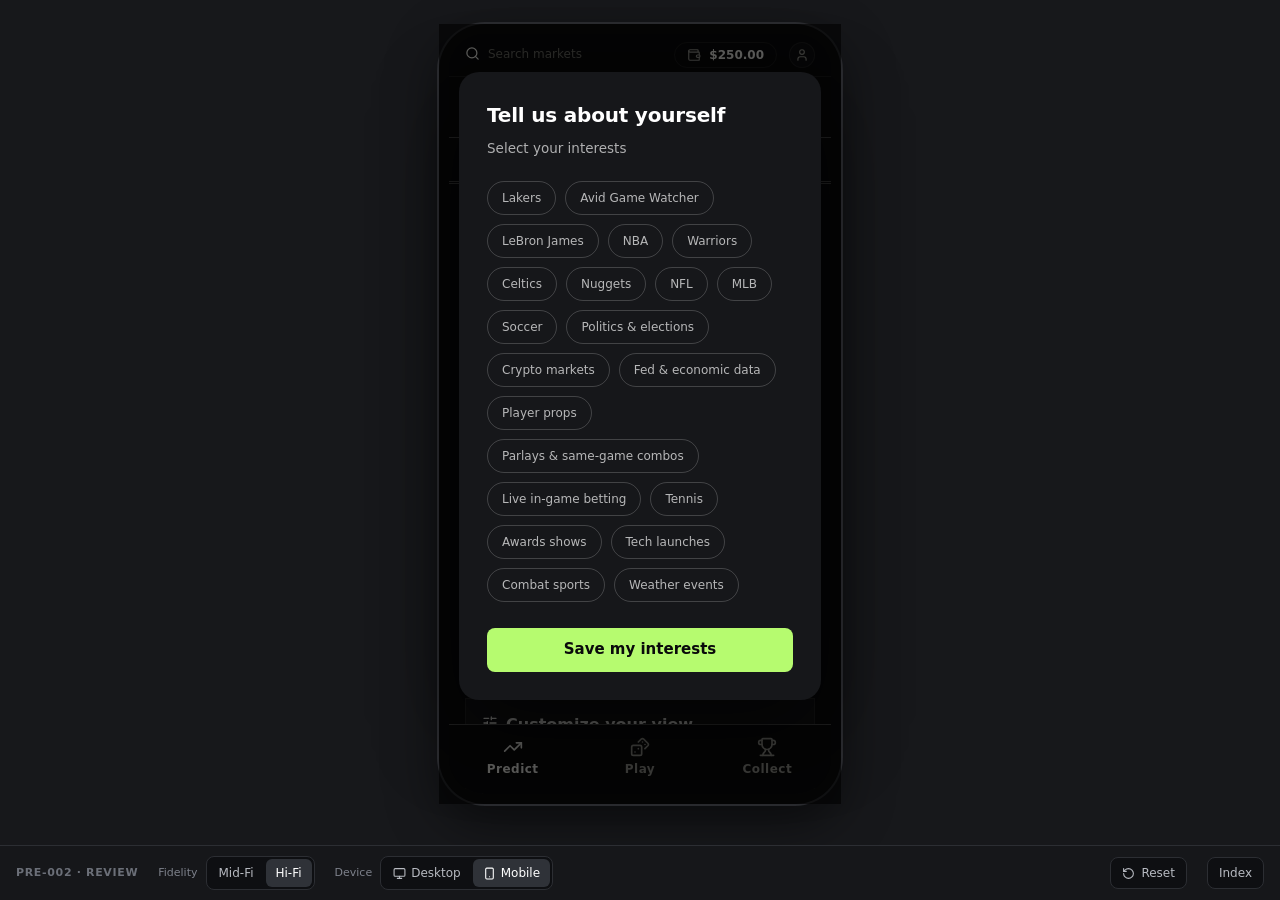
==== commit 17a6d330: "Revert mobile onboarding to a centered floating modal, matching desktop Drops the bottom-drawer trea" ====
--- a/pre-002-discovery.html
+++ b/pre-002-discovery.html
@@ -44,13 +44,11 @@
 ._flagsWrap_lmoli_106{margin-left:0}
 
 /* onboarding lives inside the device frame, not the browser chrome — so in the
-   Mobile simulation it's scoped to the phone mockup instead of the whole page. */
+   Mobile simulation it's scoped to the phone mockup instead of the whole page.
+   Presentation stays the same centered floating card as desktop (no drawer,
+   no distinct load-in animation — it just appears, same as desktop). */
 ._frame_lazny_32[data-device="mobile"]{contain:layout}
-._frame_lazny_32[data-device="mobile"] .pre-onboard-backdrop{padding:0;align-items:flex-end;border-radius:var(--frame-screen-radius);overflow:hidden}
 .pre-onboard-grip{display:none}
-._frame_lazny_32[data-device="mobile"] .pre-onboard-grip{display:block;width:36px;height:4px;border-radius:3px;background:currentColor;opacity:.25;margin:0 auto 14px}
-._frame_lazny_32[data-device="mobile"] .pre-onboard{width:100%;max-width:none;max-height:82%;border-radius:20px 20px 0 0;animation:pre-drawer-up .28s cubic-bezier(.2,.7,.2,1)}
-@keyframes pre-drawer-up{from{transform:translateY(100%)}to{transform:translateY(0)}}
 
 /* the real page's narrow-container carousel (generic "OpenAI" market) is a
    separate sibling of our hero slot that only shows up under 34rem — keep it
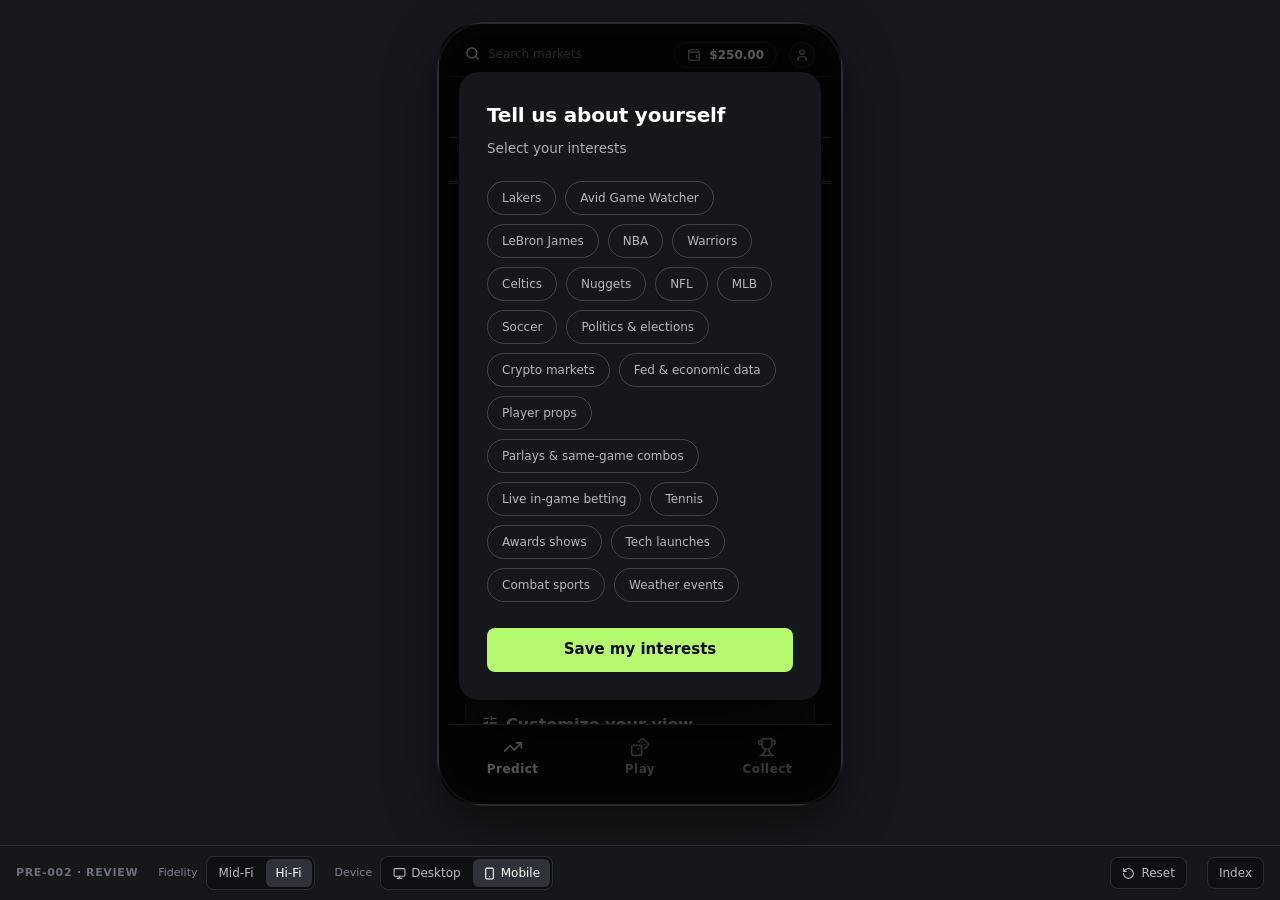
==== commit 79d97428: "Clip onboarding backdrop corners to the mobile frame's rounded edges" ====
--- a/pre-002-discovery.html
+++ b/pre-002-discovery.html
@@ -48,6 +48,7 @@
    Presentation stays the same centered floating card as desktop (no drawer,
    no distinct load-in animation — it just appears, same as desktop). */
 ._frame_lazny_32[data-device="mobile"]{contain:layout}
+._frame_lazny_32[data-device="mobile"] .pre-onboard-backdrop{border-radius:var(--frame-screen-radius);overflow:hidden}
 .pre-onboard-grip{display:none}
 
 /* the real page's narrow-container carousel (generic "OpenAI" market) is a
